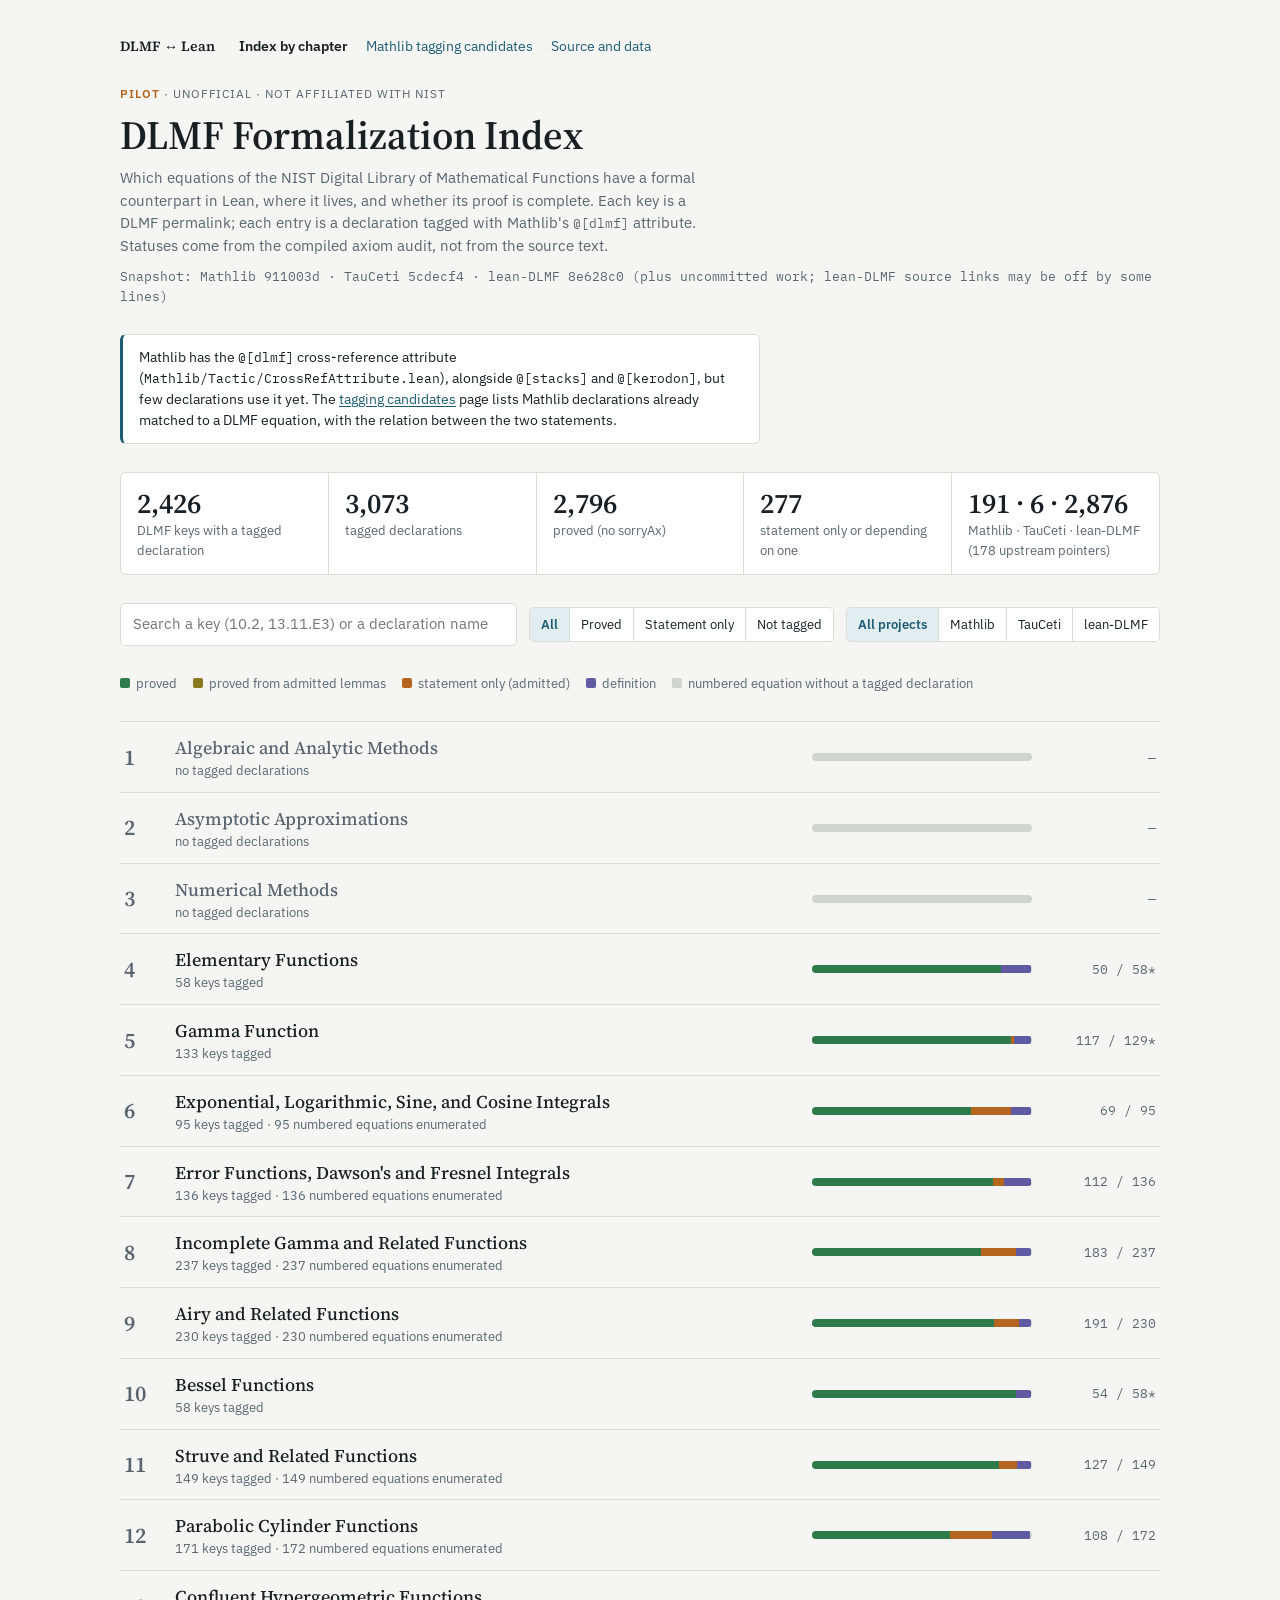
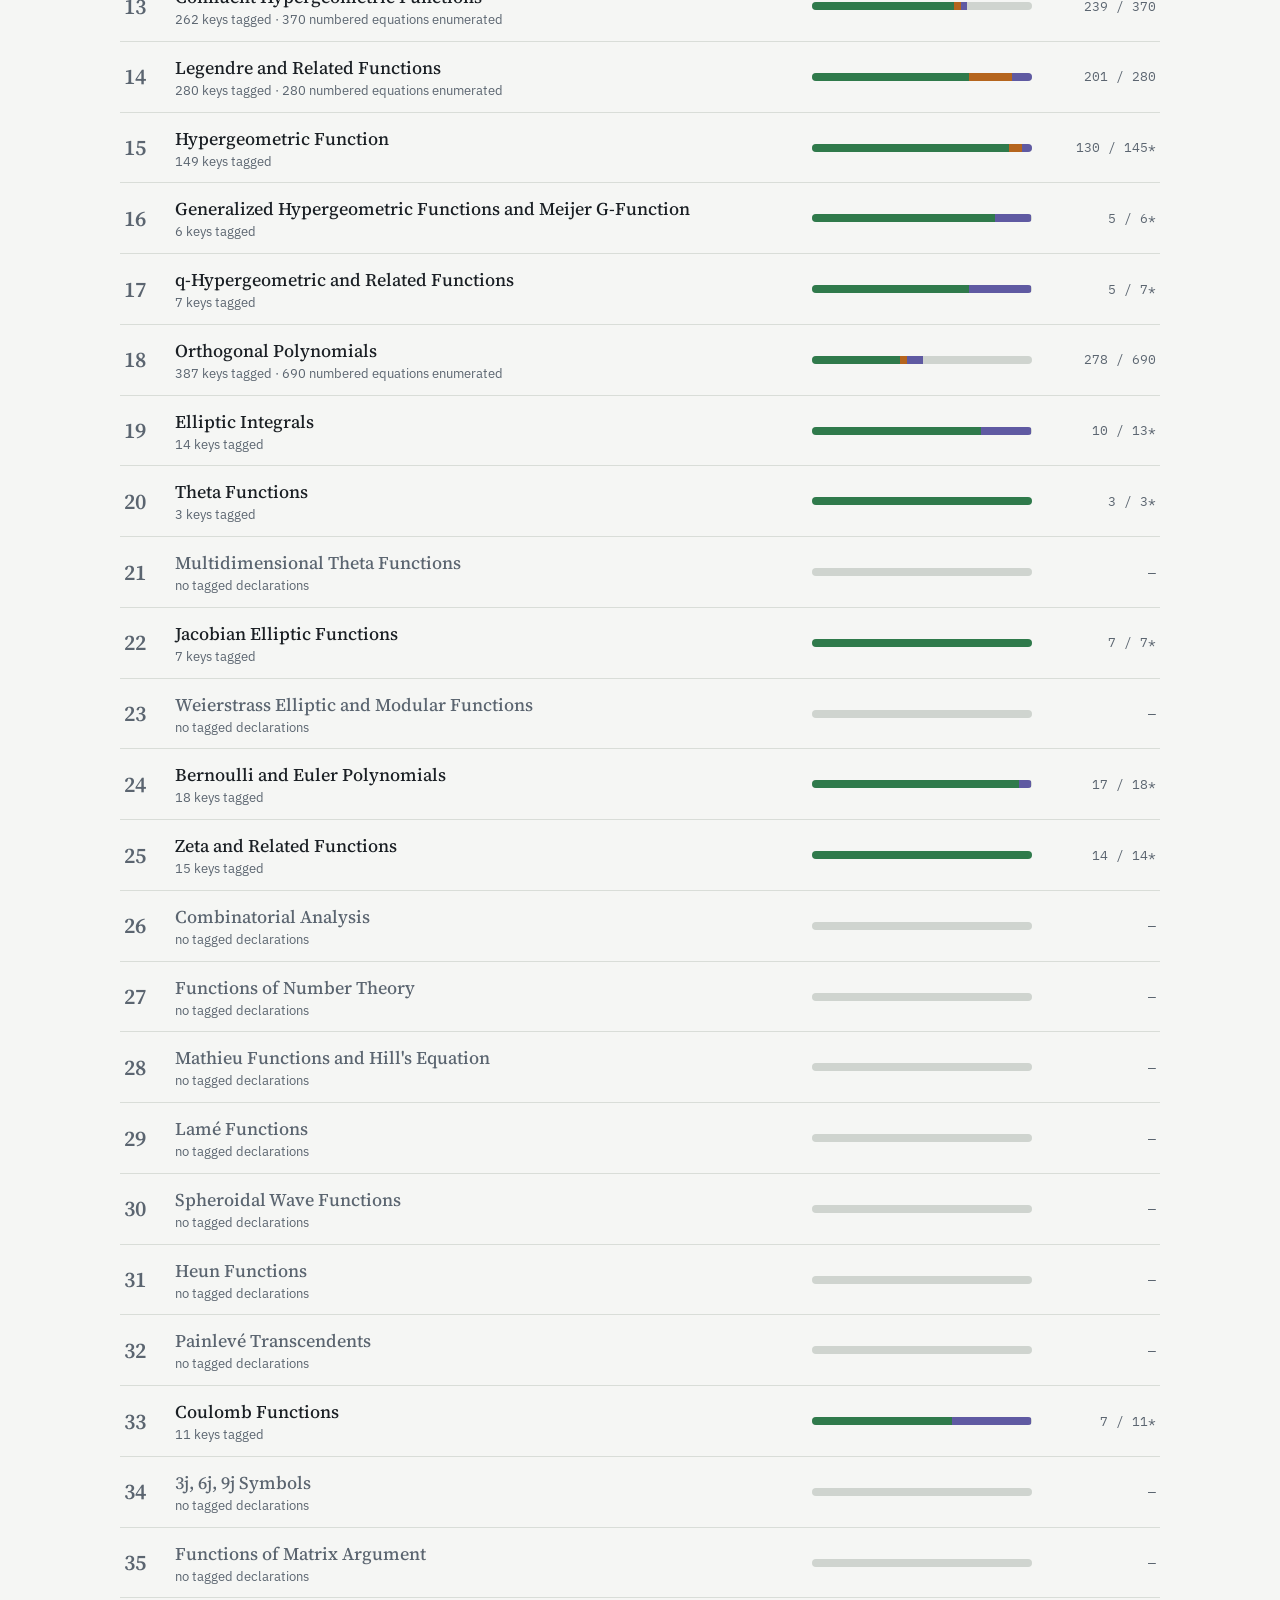
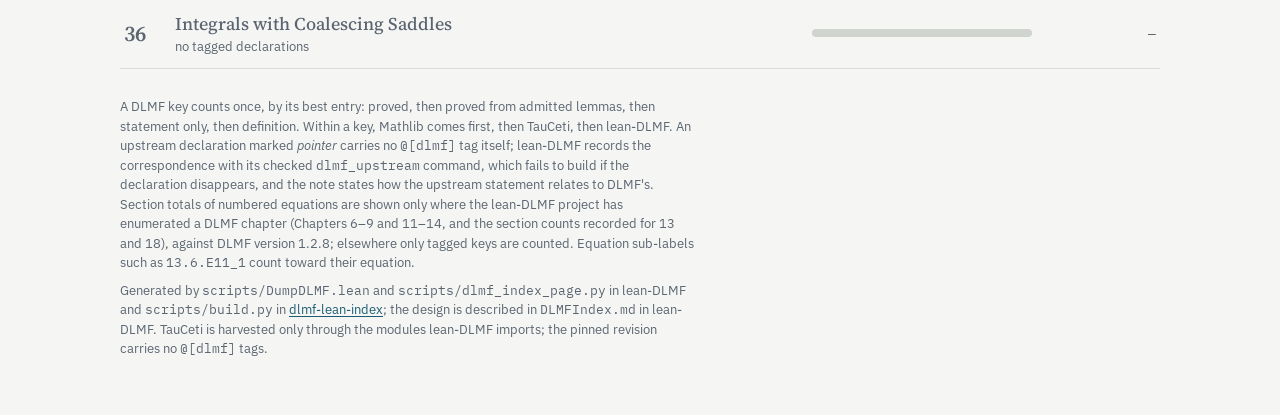
==== docs/index.html @ 2c460aba "Initial commit of dlmf-lean-index" ====
<!doctype html>
<html lang="en">
<head>
<meta charset="utf-8">
<meta name="viewport" content="width=device-width, initial-scale=1">
<title>DLMF Formalization Index</title>
<meta name="description" content="Which equations of the NIST Digital Library of Mathematical Functions have a formal counterpart in Lean (Mathlib, TauCeti, lean-DLMF), and whether the proof is complete.">
<link rel="preconnect" href="https://fonts.googleapis.com">
<link rel="preconnect" href="https://fonts.gstatic.com" crossorigin>
<link rel="stylesheet" href="https://fonts.googleapis.com/css2?family=IBM+Plex+Mono:wght@400;500&family=IBM+Plex+Sans:wght@400;500;600&family=Source+Serif+4:opsz,wght@8..60,500;8..60,600&display=swap">
<link rel="stylesheet" href="assets/site.css">
</head>
<body>

<div class="wrap">
  <nav class="top" aria-label="Site">
    <span class="brand">DLMF ↔ Lean</span>
    <a href="index.html" aria-current="page">Index by chapter</a>
    <a href="mathlib.html">Mathlib tagging candidates</a>
    <a href="https://github.com/bjbraams/dlmf-lean-index">Source and data</a>
  </nav>
  <header>
    <div class="eyebrow"><b>Pilot</b> · unofficial · not affiliated with NIST</div>
    <h1>DLMF Formalization Index</h1>
    <p class="lede">Which equations of the NIST Digital Library of Mathematical Functions have a
      formal counterpart in Lean, where it lives, and whether its proof is complete. Each key is a
      DLMF permalink; each entry is a declaration tagged with Mathlib's <code>@[dlmf]</code>
      attribute. Statuses come from the compiled axiom audit, not from the source text.</p>
    <div class="snap" id="snap"></div>
  </header>

  <div class="callout"><p>Mathlib has the <code>@[dlmf]</code> cross-reference attribute
    (<code>Mathlib/Tactic/CrossRefAttribute.lean</code>), alongside <code>@[stacks]</code> and
    <code>@[kerodon]</code>, but few declarations use it yet. The
    <a href="mathlib.html">tagging candidates</a> page lists Mathlib declarations already matched to a
    DLMF equation, with the relation between the two statements.</p></div>

  <section class="stats" id="stats" aria-label="Summary"></section>

  <div class="controls">
    <label class="search" for="q"><input id="q" type="search" placeholder="Search a key (10.2, 13.11.E3) or a declaration name" autocomplete="off" aria-label="Search"></label>
    <div class="seg" role="group" aria-label="Status filter" id="fstatus">
      <button type="button" data-v="all" aria-pressed="true">All</button>
      <button type="button" data-v="proved" aria-pressed="false">Proved</button>
      <button type="button" data-v="admitted" aria-pressed="false">Statement only</button>
      <button type="button" data-v="gap" aria-pressed="false">Not tagged</button>
    </div>
    <div class="seg" role="group" aria-label="Project filter" id="fproj">
      <button type="button" data-v="all" aria-pressed="true">All projects</button>
      <button type="button" data-v="Mathlib" aria-pressed="false">Mathlib</button>
      <button type="button" data-v="TauCeti" aria-pressed="false">TauCeti</button>
      <button type="button" data-v="lean-DLMF" aria-pressed="false">lean-DLMF</button>
    </div>
  </div>

  <div class="legend" aria-label="Legend">
    <span><i class="sw s-proved"></i>proved</span>
    <span><i class="sw s-pfa"></i>proved from admitted lemmas</span>
    <span><i class="sw s-admitted"></i>statement only (admitted)</span>
    <span><i class="sw s-def"></i>definition</span>
    <span><i class="sw s-gap"></i>numbered equation without a tagged declaration</span>
  </div>

  <main id="list" aria-live="polite"></main>

  <footer>
    <p>A DLMF key counts once, by its best entry: proved, then proved from admitted lemmas, then
      statement only, then definition. Within a key, Mathlib comes first, then TauCeti, then
      lean-DLMF. An upstream declaration marked <em>pointer</em> carries no <code>@[dlmf]</code>
      tag itself; lean-DLMF records the correspondence with its checked <code>dlmf_upstream</code>
      command, which fails to build if the declaration disappears, and the note states how the
      upstream statement relates to DLMF's. Section totals of numbered equations are shown only where
      the lean-DLMF project has enumerated a DLMF chapter (Chapters 6–9 and 11–14, and the section
      counts recorded for 13 and 18), against DLMF version 1.2.8; elsewhere only tagged keys are
      counted. Equation sub-labels such as <code>13.6.E11_1</code> count toward their equation.</p>
    <p>Generated by <code>scripts/DumpDLMF.lean</code> and <code>scripts/dlmf_index_page.py</code>
      in lean-DLMF and <code>scripts/build.py</code> in
      <a href="https://github.com/bjbraams/dlmf-lean-index">dlmf-lean-index</a>; the design is
      described in <code>DLMFIndex.md</code> in lean-DLMF. TauCeti is
      harvested only through the modules lean-DLMF imports; the pinned revision carries no
      <code>@[dlmf]</code> tags.</p>
  </footer>
</div>

<script>
const D = {"meta":{"format":"dlmf-tags/1","repos":{"Mathlib":{"url":"https://github.com/leanprover-community/mathlib4","rev":"911003dd6dea5df215dff57f2717be762e11a6ca","dirty":false},"TauCeti":{"url":"https://github.com/TauCetiProject/TauCeti","rev":"5cdecf40e99d5a5ad0833afff31f5b007d68a149","dirty":false},"lean-DLMF":{"url":"https://github.com/bjbraams/lean-DLMF","rev":"8e628c047ef5c45b396df2d4b3d504790ba2f7df","dirty":true}},"summary":{"proved":2796,"pointers":178,"nonstandard":0,"entries":3073,"admitted":277},"keys":2426,"byProject":{"lean-DLMF":2876,"Mathlib":191,"TauCeti":6},"pointers":178},"projects":["Mathlib","TauCeti","lean-DLMF"],"files":["DLMF/Gamma/Multiplication.lean","Mathlib/Analysis/Complex/Trigonometric.lean","Mathlib/Analysis/SpecialFunctions/Trigonometric/DerivHyp.lean","ToMathlib/NumberTheory/BernoulliTaylor.lean","ToMathlib/Analysis/SpecialFunctions/Trigonometric/PartialFractions.lean","DLMF/Gamma/Basic.lean","DLMF/Airy/Basic.lean","DLMF/Airy/Products.lean","DLMF/Airy/ModulusPhase.lean","DLMF/Airy/Zeros.lean","DLMF/Airy/Relations.lean","DLMF/Airy/Integrals.lean","DLMF/Airy/IntegralRepresentations.lean","DLMF/Airy/Bessel.lean","DLMF/Airy/Equation.lean","DLMF/Airy/Asymptotics.lean","DLMF/Airy/Framework.lean","DLMF/Airy/Generalized.lean","DLMF/Airy/Scorer.lean","DLMF/Airy/GeneralizedContours.lean","DLMF/Airy/ScorerAsymptotics.lean","DLMF/Bailey.lean","DLMF/Bessel/Schlafli.lean","DLMF/Bessel/Modified.lean","DLMF/Bessel/Elementary.lean","DLMF/Bessel/SturmZeros.lean","DLMF/Bessel/SecondKind.lean","DLMF/Bessel/Theorems.lean","DLMF/SphericalHarmonics/BesselAddition.lean","DLMF/Bessel/Basic.lean","DLMF/Bessel/BesselIntegral.lean","DLMF/Bessel/LargeOrder.lean","DLMF/Bessel/WeberSeries.lean","DLMF/Bessel/ProductIntegral.lean","DLMF/Bessel/Generating.lean","DLMF/Bessel/Asymptotics.lean","DLMF/Bessel/KIntegrals.lean","DLMF/Bessel/KIntegralRep.lean","DLMF/Bessel/KMellin.lean","DLMF/Bessel/YIntegralRep.lean","DLMF/Bessel/YSchlafli.lean","DLMF/Bessel/Lommel.lean","DLMF/Bessel/Sonine.lean","DLMF/ExpIntegrals/Expansions.lean","DLMF/ExpIntegrals/Representations.lean","DLMF/ParabolicCylinder/Uniform.lean","DLMF/ParabolicCylinder/WeberUniform.lean","DLMF/ParabolicCylinder/Basic.lean","DLMF/Confluent/ExpIntegral.lean","DLMF/Confluent/ErrorFunctions.lean","DLMF/ErrorFunctions/BoundsAsymptotics.lean","DLMF/ExpIntegrals/Basic.lean","DLMF/ExpIntegrals/ZerosIntegrals.lean","DLMF/IncompleteGamma/BoundsFractions.lean","DLMF/ErrorFunctions/InverseGeneralized.lean","DLMF/IncompleteGamma/ZerosIntegrals.lean","DLMF/ErrorFunctions/Voigt.lean","DLMF/Confluent/Series.lean","DLMF/Confluent/Integrals.lean","DLMF/ExpIntegrals/Continuation.lean","DLMF/Confluent/Coulomb.lean","DLMF/Confluent/CoulombIrregular.lean","DLMF/Confluent/CoulombAsymptotics.lean","DLMF/ErrorFunctions/Basic.lean","DLMF/ErrorFunctions/Relations.lean","DLMF/Confluent/Recurrence.lean","DLMF/Confluent/Basic.lean","DLMF/ErrorFunctions/Series.lean","DLMF/ErrorFunctions/Integrals.lean","DLMF/IncompleteGamma/SpecialValues.lean","DLMF/IncompleteGamma/ExponentialIntegral.lean","DLMF/ErrorFunctions/Zeros.lean","DLMF/ExpIntegrals/Asymptotics.lean","DLMF/IncompleteGamma/ExpIntegralAsymptotics.lean","DLMF/IncompleteGamma/Asymptotics.lean","DLMF/Confluent/FresnelAsymptotics.lean","DLMF/IncompleteGamma/UniformAsymptotics.lean","DLMF/IncompleteGamma/SineCosine.lean","DLMF/Confluent/IncompleteGamma.lean","DLMF/Confluent/ParabolicCylinder.lean","DLMF/Confluent/KummerDecay.lean","DLMF/IncompleteGamma/Basic.lean","DLMF/ErrorFunctions/Repeated.lean","DLMF/ParabolicCylinder/Relations.lean","DLMF/IncompleteGamma/SeriesRecurrences.lean","DLMF/Confluent/BasicProperties.lean","DLMF/Confluent/Whittaker.lean","DLMF/Confluent/ContinuedFractions.lean","DLMF/Confluent/ProductsAddition.lean","DLMF/Confluent/Relations.lean","DLMF/Confluent/Asymptotics.lean","DLMF/Confluent/Zeros.lean","DLMF/Confluent/LargeASharp.lean","DLMF/Confluent/IntegralRepresentations.lean","DLMF/IncompleteGamma/Representations.lean","DLMF/ParabolicCylinder/TurningPoint.lean","DLMF/ParabolicCylinder/Weber.lean","DLMF/ParabolicCylinder/AsymptoticsZeros.lean","DLMF/ParabolicCylinder/BarnesContinuation.lean","DLMF/ParabolicCylinder/Integrals.lean","DLMF/ParabolicCylinder/Hermite.lean","DLMF/ParabolicCylinder/UniformLG2.lean","DLMF/ParabolicCylinder/UniformLG.lean","DLMF/Confluent/AsymptoticConsequences.lean","DLMF/Confluent/Continuation.lean","DLMF/Confluent/ConnectionWronskians.lean","DLMF/Elliptic/Complete.lean","DLMF/Elliptic/SpecialValues.lean","DLMF/Elliptic/ThetaAGM.lean","DLMF/Elliptic/AGM.lean","DLMF/Elliptic/Jacobi.lean","DLMF/Elliptic/ThirdKind.lean","DLMF/Elliptic/JacobiIdentities.lean","DLMF/Elliptic/Theta.lean","DLMF/Gamma/Products.lean","DLMF/Gamma/IntegralRepresentations.lean","DLMF/Gamma/ComplexBinet.lean","DLMF/Gamma/SpecialValues.lean","DLMF/Gamma/Asymptotics.lean","DLMF/Gamma/PolygammaHurwitz.lean","DLMF/Gamma/Inequalities.lean","DLMF/Gamma/BarnesG.lean","DLMF/Gamma/BetaFunction.lean","DLMF/Gamma/SeriesExpansions.lean","DLMF/Gamma/Multidimensional.lean","DLMF/Gamma/ContinuedFractions.lean","DLMF/Gamma/Integrals.lean","DLMF/Gamma/Pochhammer.lean","DLMF/Gamma/Polygamma.lean","DLMF/Gamma/QGamma.lean","DLMF/Hypergeometric/Elementary.lean","DLMF/Hypergeometric/AppellF4.lean","DLMF/Hypergeometric/DiffEq.lean","DLMF/Hypergeometric/Basic.lean","DLMF/Hypergeometric/IntegralRepresentations.lean","DLMF/Hypergeometric/EulerIntegral.lean","DLMF/Hypergeometric/Clausen.lean","DLMF/Hypergeometric/Identities.lean","DLMF/Hypergeometric/AnalyticProperties.lean","DLMF/Hypergeometric/ContinuedFractions.lean","DLMF/Hypergeometric/Contiguous.lean","DLMF/Hypergeometric/Derivatives.lean","DLMF/Hypergeometric/ConnectionFormulas.lean","DLMF/Hypergeometric/FurtherTransformations.lean","DLMF/Hypergeometric/GeneralizedCalculus.lean","DLMF/Hypergeometric/Transformations.lean","DLMF/Hypergeometric/Solutions.lean","DLMF/Hypergeometric/Riemann.lean","DLMF/Hypergeometric/Kummer.lean","DLMF/Hypergeometric/Asymptotics.lean","DLMF/Hypergeometric/LogConnectionsInvGamma.lean","DLMF/Hypergeometric/Saalschutz.lean","DLMF/Hypergeometric/LoopIntegral.lean","DLMF/Legendre/Ferrers.lean","DLMF/Legendre/Basic.lean","DLMF/Hypergeometric/GeneralizedIntegral.lean","DLMF/Hypergeometric/Generalized.lean","DLMF/Legendre/ConicalAsymptotics.lean","DLMF/Legendre/Associated.lean","DLMF/Legendre/UniformCoordinates.lean","DLMF/Legendre/Sums.lean","DLMF/Legendre/Continuation.lean","DLMF/Legendre/IntegralRepresentations.lean","DLMF/Legendre/Series.lean","DLMF/Legendre/SpecialValues.lean","DLMF/Legendre/RelatedFunctions.lean","DLMF/Legendre/IntegerTheory.lean","DLMF/Legendre/Hypergeometric.lean","DLMF/Legendre/Uniform.lean","DLMF/Legendre/AssociatedRecurrences.lean","DLMF/Legendre/Connections.lean","DLMF/Legendre/ParameterLimits.lean","DLMF/Legendre/Conical.lean","DLMF/Legendre/Harmonics.lean","DLMF/Legendre/Integrals.lean","DLMF/Legendre/Primitives.lean","DLMF/Legendre/Singularities.lean","DLMF/Legendre/Zeros.lean","DLMF/Legendre/Recurrences.lean","DLMF/Legendre/SecondKind.lean","DLMF/Legendre/Toroidal.lean","DLMF/OrthogonalPolynomials/GeneralIdentities.lean","DLMF/OrthogonalPolynomials/General.lean","DLMF/OrthogonalPolynomials/UnitCircle.lean","DLMF/OrthogonalPolynomials/HermiteFixedX.lean","DLMF/OrthogonalPolynomials/Classical.lean","DLMF/OrthogonalPolynomials/QFamilies.lean","DLMF/OrthogonalPolynomials/Associated.lean","DLMF/OrthogonalPolynomials/Hahn.lean","DLMF/OrthogonalPolynomials/ContinuedFractions.lean","DLMF/OrthogonalPolynomials/Explicit.lean","DLMF/OrthogonalPolynomials/Differential.lean","DLMF/OrthogonalPolynomials/Series.lean","DLMF/OrthogonalPolynomials/Wilson.lean","DLMF/OrthogonalPolynomials/Multivariate.lean","DLMF/OrthogonalPolynomials/BoundsZeros.lean","DLMF/OrthogonalPolynomials/Integrals.lean","DLMF/OrthogonalPolynomials/Limits.lean","DLMF/OrthogonalPolynomials/ClassicalInstances.lean","DLMF/OrthogonalPolynomials/Topics.lean","DLMF/OrthogonalPolynomials/GegenbauerSeries.lean","DLMF/OrthogonalPolynomials/Legendre.lean","DLMF/Polylog/Dilog.lean","DLMF/QSeries/Pochhammer.lean","DLMF/QSeries/Identities.lean","DLMF/Selberg/Basic.lean","DLMF/IncompleteGamma/BetaAsymptotics.lean","DLMF/Statistical/IncompleteBeta.lean","DLMF/Statistical/IncompleteGamma.lean","DLMF/IncompleteGamma/Beta.lean","DLMF/Statistical/ContinuedFraction.lean","DLMF/Struve/AngerWeber.lean","DLMF/Struve/Asymptotics.lean","DLMF/Struve/Lommel.lean","DLMF/Struve/Basic.lean","DLMF/Struve/Representations.lean","DLMF/Struve/Properties.lean","Mathlib/RingTheory/Polynomial/Chebyshev.lean","Mathlib/Analysis/SpecialFunctions/Trigonometric/Chebyshev/Basic.lean","ToMathlib/NumberTheory/EulerNumbers.lean","DLMF/Gamma/Stirling.lean","DLMF/Gamma/GaussDigamma.lean","DLMF/Gamma/Digamma.lean","DLMF/Hypergeometric/Continuation.lean","Mathlib/Analysis/SpecialFunctions/Gamma/Beta.lean","TauCeti/Analysis/SpecialFunctions/Erf.lean","Mathlib/Analysis/SpecialFunctions/Gaussian/GaussianIntegral.lean","Mathlib/Analysis/SpecialFunctions/Gamma/Basic.lean","TauCeti/Analysis/SpecialFunctions/IncompleteGamma.lean","TauCeti/Analysis/SpecialFunctions/IncompleteBeta.lean","Mathlib/Analysis/SpecialFunctions/Gamma/Digamma.lean","Mathlib/NumberTheory/Harmonic/EulerMascheroni.lean","TauCeti/Analysis/SpecialFunctions/Beta.lean","Mathlib/Analysis/SpecialFunctions/Gamma/BohrMollerup.lean","Mathlib/Analysis/SpecialFunctions/OrdinaryHypergeometric.lean","Mathlib/Analysis/SpecialFunctions/RegularizedHypergeometric.lean","Mathlib/Analysis/SpecialFunctions/Arcosh.lean","Mathlib/Analysis/SpecialFunctions/Bessel.lean","Mathlib/RingTheory/Polynomial/ShiftedLegendre.lean","Mathlib/Analysis/SpecialFunctions/ArithmeticGeometricMean.lean","Mathlib/NumberTheory/ModularForms/JacobiTheta/TwoVariable.lean","Mathlib/Analysis/SpecialFunctions/Trigonometric/Chebyshev/Orthogonality.lean","Mathlib/RingTheory/Polynomial/Hermite/Basic.lean","Mathlib/RingTheory/Polynomial/Hermite/Gaussian.lean","Mathlib/Analysis/SpecialFunctions/Trigonometric/Chebyshev/RootsExtrema.lean","Mathlib/Analysis/SpecialFunctions/Complex/Log.lean","Mathlib/Analysis/Normed/Algebra/Exponential.lean","Mathlib/Analysis/SpecialFunctions/Exponential.lean","Mathlib/Analysis/SpecialFunctions/Trigonometric/Basic.lean","Mathlib/Analysis/Complex/Exponential.lean","Mathlib/Analysis/SpecialFunctions/Pow/Complex.lean","Mathlib/Analysis/SpecialFunctions/Log/Basic.lean","Mathlib/Analysis/SpecialFunctions/Pow/Real.lean","Mathlib/NumberTheory/Bernoulli.lean","Mathlib/NumberTheory/BernoulliPolynomials.lean","Mathlib/NumberTheory/ZetaValues.lean","Mathlib/NumberTheory/LSeries/RiemannZeta.lean","Mathlib/NumberTheory/Harmonic/ZetaAsymp.lean","Mathlib/NumberTheory/EulerProduct/DirichletLSeries.lean","Mathlib/NumberTheory/LSeries/HurwitzZetaValues.lean","Mathlib/NumberTheory/LSeries/HurwitzZeta.lean"],"chapters":[{"n":1,"title":"Algebraic and Analytic Methods","sections":[]},{"n":2,"title":"Asymptotic Approximations","sections":[]},{"n":3,"title":"Numerical Methods","sections":[]},{"n":4,"title":"Elementary Functions","sections":[{"key":"4.2","title":"","count":null,"ids":["4.2.E5","4.2.E19","4.2.E20","4.2.E21","4.2.E22","4.2.E24","4.2.E28"]},{"key":"4.5","title":"","count":null,"ids":["4.5.E1","4.5.E4","4.5.E8"]},{"key":"4.8","title":"","count":null,"ids":["4.8.E2","4.8.E9","4.8.E10","4.8.E13","4.8.E14","4.8.E16"]},{"key":"4.14","title":"","count":null,"ids":["4.14.E1","4.14.E2","4.14.E3","4.14.E4","4.14.E7","4.14.E8","4.14.E9","4.14.E10"]},{"key":"4.19","title":"","count":null,"ids":["4.19.E4","4.19.E5","4.19.E6"]},{"key":"4.21","title":"","count":null,"ids":["4.21.E2","4.21.E3","4.21.E12","4.21.E24","4.21.E25","4.21.E26","4.21.E27","4.21.E28","4.21.E30","4.21.E31","4.21.E34","4.21.E37","4.21.E38"]},{"key":"4.22","title":"","count":null,"ids":["4.22.E3","4.22.E4","4.22.E5"]},{"key":"4.28","title":"","count":null,"ids":["4.28.E1","4.28.E2","4.28.E4"]},{"key":"4.34","title":"","count":null,"ids":["4.34.E1","4.34.E2"]},{"key":"4.35","title":"","count":null,"ids":["4.35.E1","4.35.E2","4.35.E11","4.35.E23","4.35.E24","4.35.E25","4.35.E26","4.35.E27","4.35.E29","4.35.E30"]}]},{"n":5,"title":"Gamma Function","sections":[{"key":"5.2","title":"","count":null,"ids":["5.2.E1","5.2.E2","5.2.E3","5.2.E4","5.2.E5","5.2.E6","5.2.E7","5.2.i"]},{"key":"5.4","title":"","count":null,"ids":["5.4.E1","5.4.E2","5.4.E3","5.4.E4","5.4.E5","5.4.E6","5.4.E11","5.4.E12","5.4.E13","5.4.E14","5.4.E15","5.4.E16","5.4.E17","5.4.E18","5.4.E19"]},{"key":"5.5","title":"","count":null,"ids":["5.5.E1","5.5.E2","5.5.E3","5.5.E4","5.5.E5","5.5.E6","5.5.E7","5.5.E8","5.5.E9","5.5.iv"]},{"key":"5.6","title":"","count":null,"ids":["5.6.E1","5.6.E2","5.6.E3","5.6.E4","5.6.E5","5.6.E6","5.6.E7","5.6.E8","5.6.E9"]},{"key":"5.7","title":"","count":null,"ids":["5.7.E1","5.7.E2","5.7.E3","5.7.E4","5.7.E5","5.7.E6","5.7.E7","5.7.E8"]},{"key":"5.8","title":"","count":null,"ids":["5.8.E1","5.8.E2","5.8.E3","5.8.E5"]},{"key":"5.9","title":"","count":null,"ids":["5.9.E1","5.9.E2_5","5.9.E3","5.9.E4","5.9.E5","5.9.E6","5.9.E7","5.9.E8","5.9.E9","5.9.E10","5.9.E10_1","5.9.E10_2","5.9.E12","5.9.E13","5.9.E14","5.9.E15","5.9.E16","5.9.E18","5.9.E19","5.9.E20"]},{"key":"5.10","title":"","count":null,"ids":["5.10.E1"]},{"key":"5.11","title":"","count":null,"ids":["5.11.E1","5.11.E2","5.11.E3","5.11.E4","5.11.E7","5.11.E9","5.11.E12","5.11.E13","5.11.E15","5.11.E19"]},{"key":"5.12","title":"","count":null,"ids":["5.12.E1","5.12.E2","5.12.E3","5.12.E4","5.12.E5","5.12.E6","5.12.E7","5.12.E8"]},{"key":"5.13","title":"","count":null,"ids":["5.13.E1","5.13.E2","5.13.E3","5.13.E4","5.13.E5"]},{"key":"5.14","title":"","count":null,"ids":["5.14.E1","5.14.E2","5.14.E3","5.14.E4","5.14.E5","5.14.E6","5.14.E7"]},{"key":"5.15","title":"","count":null,"ids":["5.15.E1","5.15.E2","5.15.E3","5.15.E4","5.15.E5","5.15.E6","5.15.E7","5.15.E8","5.15.E9"]},{"key":"5.16","title":"","count":null,"ids":["5.16.E1","5.16.E2"]},{"key":"5.17","title":"","count":null,"ids":["5.17.E1","5.17.E2","5.17.E3","5.17.E4","5.17.E5","5.17.E6","5.17.E7"]},{"key":"5.18","title":"","count":null,"ids":["5.18.E2","5.18.E4","5.18.E5","5.18.E6","5.18.E7","5.18.E8","5.18.E9","5.18.E10","5.18.E11","5.18.E12"]}]},{"n":6,"title":"Exponential, Logarithmic, Sine, and Cosine Integrals","sections":[{"key":"6.2","title":"","count":21,"ids":["6.2.E1","6.2.E2","6.2.E3","6.2.E4","6.2.E5","6.2.E6","6.2.E7","6.2.E8","6.2.E9","6.2.E10","6.2.E11","6.2.E12","6.2.E13","6.2.E14","6.2.E15","6.2.E16","6.2.E17","6.2.E18","6.2.E19","6.2.E20","6.2.E21"]},{"key":"6.4","title":"","count":7,"ids":["6.4.E1","6.4.E2","6.4.E3","6.4.E4","6.4.E5","6.4.E6","6.4.E7"]},{"key":"6.5","title":"","count":7,"ids":["6.5.E1","6.5.E2","6.5.E3","6.5.E4","6.5.E5","6.5.E6","6.5.E7"]},{"key":"6.6","title":"","count":6,"ids":["6.6.E1","6.6.E2","6.6.E3","6.6.E4","6.6.E5","6.6.E6"]},{"key":"6.7","title":"","count":16,"ids":["6.7.E1","6.7.E2","6.7.E3","6.7.E4","6.7.E5","6.7.E6","6.7.E7","6.7.E8","6.7.E9","6.7.E10","6.7.E11","6.7.E12","6.7.E13","6.7.E14","6.7.E15","6.7.E16"]},{"key":"6.8","title":"","count":3,"ids":["6.8.E1","6.8.E2","6.8.E3"]},{"key":"6.9","title":"","count":1,"ids":["6.9.E1"]},{"key":"6.10","title":"","count":8,"ids":["6.10.E1","6.10.E2","6.10.E3","6.10.E4","6.10.E5","6.10.E6","6.10.E7","6.10.E8"]},{"key":"6.11","title":"","count":3,"ids":["6.11.E1","6.11.E2","6.11.E3"]},{"key":"6.12","title":"","count":8,"ids":["6.12.E1","6.12.E2","6.12.E3","6.12.E4","6.12.E5","6.12.E6","6.12.E7","6.12.E8"]},{"key":"6.13","title":"","count":2,"ids":["6.13.E1","6.13.E2"]},{"key":"6.14","title":"","count":7,"ids":["6.14.E1","6.14.E2","6.14.E3","6.14.E4","6.14.E5","6.14.E6","6.14.E7"]},{"key":"6.15","title":"","count":4,"ids":["6.15.E1","6.15.E2","6.15.E3","6.15.E4"]},{"key":"6.18","title":"","count":2,"ids":["6.18.E1","6.18.E2"]}]},{"n":7,"title":"Error Functions, Dawson's and Fresnel Integrals","sections":[{"key":"7.2","title":"","count":12,"ids":["7.2.E1","7.2.E2","7.2.E3","7.2.E4","7.2.E5","7.2.E6","7.2.E7","7.2.E8","7.2.E9","7.2.E10","7.2.E11","7.2.E12"]},{"key":"7.4","title":"","count":8,"ids":["7.4.E1","7.4.E2","7.4.E3","7.4.E4","7.4.E5","7.4.E6","7.4.E7","7.4.E8"]},{"key":"7.5","title":"","count":13,"ids":["7.5.E1","7.5.E2","7.5.E3","7.5.E4","7.5.E5","7.5.E6","7.5.E7","7.5.E8","7.5.E9","7.5.E10","7.5.E11","7.5.E12","7.5.E13"]},{"key":"7.6","title":"","count":11,"ids":["7.6.E1","7.6.E2","7.6.E3","7.6.E4","7.6.E5","7.6.E6","7.6.E7","7.6.E8","7.6.E9","7.6.E10","7.6.E11"]},{"key":"7.7","title":"","count":16,"ids":["7.7.E1","7.7.E2","7.7.E3","7.7.E4","7.7.E5","7.7.E6","7.7.E7","7.7.E8","7.7.E9","7.7.E10","7.7.E11","7.7.E12","7.7.E13","7.7.E14","7.7.E15","7.7.E16"]},{"key":"7.8","title":"","count":8,"ids":["7.8.E1","7.8.E2","7.8.E3","7.8.E4","7.8.E5","7.8.E6","7.8.E7","7.8.E8"]},{"key":"7.9","title":"","count":3,"ids":["7.9.E1","7.9.E2","7.9.E3"]},{"key":"7.10","title":"","count":4,"ids":["7.10.E1","7.10.E2","7.10.E3","7.10.E4"]},{"key":"7.11","title":"","count":8,"ids":["7.11.E1","7.11.E2","7.11.E3","7.11.E4","7.11.E5","7.11.E6","7.11.E7","7.11.E8"]},{"key":"7.12","title":"","count":7,"ids":["7.12.E1","7.12.E2","7.12.E3","7.12.E4","7.12.E5","7.12.E6","7.12.E7"]},{"key":"7.13","title":"","count":7,"ids":["7.13.E1","7.13.E2","7.13.E3","7.13.E4","7.13.E5","7.13.E6","7.13.E7"]},{"key":"7.14","title":"","count":8,"ids":["7.14.E1","7.14.E2","7.14.E3","7.14.E4","7.14.E5","7.14.E6","7.14.E7","7.14.E8"]},{"key":"7.17","title":"","count":6,"ids":["7.17.E1","7.17.E2","7.17.E3","7.17.E4","7.17.E5","7.17.E6"]},{"key":"7.18","title":"","count":14,"ids":["7.18.E1","7.18.E2","7.18.E3","7.18.E4","7.18.E5","7.18.E6","7.18.E7","7.18.E8","7.18.E9","7.18.E10","7.18.E11","7.18.E12","7.18.E13","7.18.E14"]},{"key":"7.19","title":"","count":11,"ids":["7.19.E1","7.19.E2","7.19.E3","7.19.E4","7.19.E5","7.19.E6","7.19.E7","7.19.E8","7.19.E9","7.19.E10","7.19.E11"]}]},{"n":8,"title":"Incomplete Gamma and Related Functions","sections":[{"key":"8.2","title":"","count":14,"ids":["8.2.E1","8.2.E2","8.2.E3","8.2.E4","8.2.E5","8.2.E6","8.2.E7","8.2.E8","8.2.E9","8.2.E10","8.2.E11","8.2.E12","8.2.E13","8.2.E14"]},{"key":"8.4","title":"","count":15,"ids":["8.4.E1","8.4.E2","8.4.E3","8.4.E4","8.4.E5","8.4.E6","8.4.E7","8.4.E8","8.4.E9","8.4.E10","8.4.E11","8.4.E12","8.4.E13","8.4.E14","8.4.E15"]},{"key":"8.5","title":"","count":5,"ids":["8.5.E1","8.5.E2","8.5.E3","8.5.E4","8.5.E5"]},{"key":"8.6","title":"","count":12,"ids":["8.6.E1","8.6.E2","8.6.E3","8.6.E4","8.6.E5","8.6.E6","8.6.E7","8.6.E8","8.6.E9","8.6.E10","8.6.E11","8.6.E12"]},{"key":"8.7","title":"","count":6,"ids":["8.7.E1","8.7.E2","8.7.E3","8.7.E4","8.7.E5","8.7.E6"]},{"key":"8.8","title":"","count":19,"ids":["8.8.E1","8.8.E2","8.8.E3","8.8.E4","8.8.E5","8.8.E6","8.8.E7","8.8.E8","8.8.E9","8.8.E10","8.8.E11","8.8.E12","8.8.E13","8.8.E14","8.8.E15","8.8.E16","8.8.E17","8.8.E18","8.8.E19"]},{"key":"8.9","title":"","count":2,"ids":["8.9.E1","8.9.E2"]},{"key":"8.10","title":"","count":13,"ids":["8.10.E1","8.10.E2","8.10.E3","8.10.E4","8.10.E5","8.10.E6","8.10.E7","8.10.E8","8.10.E9","8.10.E10","8.10.E11","8.10.E12","8.10.E13"]},{"key":"8.11","title":"","count":19,"ids":["8.11.E1","8.11.E2","8.11.E3","8.11.E4","8.11.E5","8.11.E6","8.11.E7","8.11.E8","8.11.E9","8.11.E10","8.11.E11","8.11.E12","8.11.E13","8.11.E14","8.11.E15","8.11.E16","8.11.E17","8.11.E18","8.11.E19"]},{"key":"8.12","title":"","count":22,"ids":["8.12.E1","8.12.E2","8.12.E3","8.12.E4","8.12.E5","8.12.E6","8.12.E7","8.12.E8","8.12.E9","8.12.E10","8.12.E11","8.12.E12","8.12.E13","8.12.E14","8.12.E15","8.12.E16","8.12.E17","8.12.E18","8.12.E19","8.12.E20","8.12.E21","8.12.E22"]},{"key":"8.13","title":"","count":1,"ids":["8.13.E1"]},{"key":"8.14","title":"","count":6,"ids":["8.14.E1","8.14.E2","8.14.E3","8.14.E4","8.14.E5","8.14.E6"]},{"key":"8.15","title":"","count":2,"ids":["8.15.E1","8.15.E2"]},{"key":"8.17","title":"","count":24,"ids":["8.17.E1","8.17.E2","8.17.E3","8.17.E4","8.17.E5","8.17.E6","8.17.E7","8.17.E8","8.17.E9","8.17.E10","8.17.E11","8.17.E12","8.17.E13","8.17.E14","8.17.E15","8.17.E16","8.17.E17","8.17.E18","8.17.E19","8.17.E20","8.17.E21","8.17.E22","8.17.E23","8.17.E24"]},{"key":"8.18","title":"","count":17,"ids":["8.18.E1","8.18.E2","8.18.E3","8.18.E4","8.18.E5","8.18.E6","8.18.E7","8.18.E8","8.18.E9","8.18.E10","8.18.E11","8.18.E12","8.18.E14","8.18.E15","8.18.E16","8.18.E17","8.18.E18"]},{"key":"8.19","title":"","count":27,"ids":["8.19.E1","8.19.E2","8.19.E3","8.19.E4","8.19.E5","8.19.E6","8.19.E7","8.19.E8","8.19.E9","8.19.E10","8.19.E11","8.19.E12","8.19.E13","8.19.E14","8.19.E15","8.19.E16","8.19.E17","8.19.E18","8.19.E19","8.19.E20","8.19.E21","8.19.E22","8.19.E23","8.19.E24","8.19.E25","8.19.E26","8.19.E27"]},{"key":"8.20","title":"","count":6,"ids":["8.20.E1","8.20.E2","8.20.E3","8.20.E4","8.20.E5","8.20.E6"]},{"key":"8.21","title":"","count":27,"ids":["8.21.E1","8.21.E2","8.21.E3","8.21.E4","8.21.E5","8.21.E6","8.21.E7","8.21.E8","8.21.E9","8.21.E10","8.21.E11","8.21.E12","8.21.E13","8.21.E14","8.21.E15","8.21.E16","8.21.E17","8.21.E18","8.21.E19","8.21.E20","8.21.E21","8.21.E22","8.21.E23","8.21.E24","8.21.E25","8.21.E26","8.21.E27"]}]},{"n":9,"title":"Airy and Related Functions","sections":[{"key":"9.2","title":"Differential equation and connection formulas","count":16,"ids":["9.2.E1","9.2.E2","9.2.E3","9.2.E4","9.2.E5","9.2.E6","9.2.E7","9.2.E8","9.2.E9","9.2.E10","9.2.E11","9.2.E12","9.2.E13","9.2.E14","9.2.E15","9.2.E16"]},{"key":"9.4","title":"Maclaurin series","count":4,"ids":["9.4.E1","9.4.E2","9.4.E3","9.4.E4"]},{"key":"9.5","title":"Integral representations","count":8,"ids":["9.5.E1","9.5.E2","9.5.E3","9.5.E4","9.5.E5","9.5.E6","9.5.E7","9.5.E8"]},{"key":"9.6","title":"Relations to other functions","count":26,"ids":["9.6.E1","9.6.E2","9.6.E3","9.6.E4","9.6.E5","9.6.E6","9.6.E7","9.6.E8","9.6.E9","9.6.E10","9.6.E11","9.6.E12","9.6.E13","9.6.E14","9.6.E15","9.6.E16","9.6.E17","9.6.E18","9.6.E19","9.6.E20","9.6.E21","9.6.E22","9.6.E23","9.6.E24","9.6.E25","9.6.E26"]},{"key":"9.7","title":"Asymptotic expansions and error bounds","count":23,"ids":["9.7.E1","9.7.E2","9.7.E3","9.7.E4","9.7.E5","9.7.E6","9.7.E7","9.7.E8","9.7.E9","9.7.E10","9.7.E11","9.7.E12","9.7.E13","9.7.E14","9.7.E15","9.7.E16","9.7.E17","9.7.E18","9.7.E19","9.7.E20","9.7.E21","9.7.E22","9.7.E23"]},{"key":"9.8","title":"Modulus and phase","count":23,"ids":["9.8.E1","9.8.E2","9.8.E3","9.8.E4","9.8.E5","9.8.E6","9.8.E7","9.8.E8","9.8.E9","9.8.E10","9.8.E11","9.8.E12","9.8.E13","9.8.E14","9.8.E15","9.8.E16","9.8.E17","9.8.E18","9.8.E19","9.8.E20","9.8.E21","9.8.E22","9.8.E23"]},{"key":"9.9","title":"Zeros","count":21,"ids":["9.9.E1","9.9.E2","9.9.E3","9.9.E4","9.9.E5","9.9.E6","9.9.E7","9.9.E8","9.9.E9","9.9.E10","9.9.E11","9.9.E12","9.9.E13","9.9.E14","9.9.E15","9.9.E16","9.9.E17","9.9.E18","9.9.E19","9.9.E20","9.9.E21"]},{"key":"9.10","title":"Integrals","count":22,"ids":["9.10.E1","9.10.E2","9.10.E3","9.10.E4","9.10.E5","9.10.E6","9.10.E7","9.10.E8","9.10.E9","9.10.E10","9.10.E11","9.10.E12","9.10.E13","9.10.E14","9.10.E15","9.10.E16","9.10.E17","9.10.E18","9.10.E19","9.10.E20","9.10.E21","9.10.E22"]},{"key":"9.11","title":"Products","count":19,"ids":["9.11.E1","9.11.E2","9.11.E3","9.11.E4","9.11.E5","9.11.E6","9.11.E7","9.11.E8","9.11.E9","9.11.E10","9.11.E11","9.11.E12","9.11.E13","9.11.E14","9.11.E15","9.11.E16","9.11.E17","9.11.E18","9.11.E19"]},{"key":"9.12","title":"Scorer functions","count":31,"ids":["9.12.E1","9.12.E2","9.12.E3","9.12.E4","9.12.E5","9.12.E6","9.12.E7","9.12.E8","9.12.E9","9.12.E10","9.12.E11","9.12.E12","9.12.E13","9.12.E14","9.12.E15","9.12.E16","9.12.E17","9.12.E18","9.12.E19","9.12.E20","9.12.E21","9.12.E22","9.12.E23","9.12.E24","9.12.E25","9.12.E26","9.12.E27","9.12.E28","9.12.E29","9.12.E30","9.12.E31"]},{"key":"9.13","title":"Generalized Airy functions","count":37,"ids":["9.13.E1","9.13.E2","9.13.E3","9.13.E4","9.13.E5","9.13.E6","9.13.E7","9.13.E8","9.13.E9","9.13.E10","9.13.E11","9.13.E12","9.13.E13","9.13.E14","9.13.E15","9.13.E16","9.13.E17","9.13.E18","9.13.E19","9.13.E20","9.13.E21","9.13.E22","9.13.E23","9.13.E24","9.13.E25","9.13.E26","9.13.E27","9.13.E28","9.13.E29","9.13.E30","9.13.E31","9.13.E32","9.13.E33","9.13.E34","9.13.E35","9.13.E36","9.13.E37"]}]},{"n":10,"title":"Bessel Functions","sections":[{"key":"10.2","title":"","count":null,"ids":["10.2.E1","10.2.E2","10.2.E3","10.2.E4","10.2.E5"]},{"key":"10.4","title":"","count":null,"ids":["10.4.E1","10.4.E3","10.4.E6"]},{"key":"10.5","title":"","count":null,"ids":["10.5.E1","10.5.E2","10.5.E5"]},{"key":"10.6","title":"","count":null,"ids":["10.6.E1","10.6.E6"]},{"key":"10.7","title":"","count":null,"ids":["10.7.E8"]},{"key":"10.8","title":"","count":null,"ids":["10.8.E1","10.8.E2","10.8.E3"]},{"key":"10.9","title":"","count":null,"ids":["10.9.E1","10.9.E2","10.9.E4","10.9.E5","10.9.E6","10.9.E7","10.9.E26"]},{"key":"10.11","title":"","count":null,"ids":["10.11.E1"]},{"key":"10.12","title":"","count":null,"ids":["10.12.E1","10.12.E2","10.12.E3"]},{"key":"10.14","title":"","count":null,"ids":["10.14.E1"]},{"key":"10.16","title":"","count":null,"ids":["10.16.E1","10.16.E5"]},{"key":"10.17","title":"","count":null,"ids":["10.17.E5"]},{"key":"10.19","title":"","count":null,"ids":["10.19.E1"]},{"key":"10.22","title":"","count":null,"ids":["10.22.E5","10.22.E37","10.22.E51"]},{"key":"10.23","title":"","count":null,"ids":["10.23.E3","10.23.E8"]},{"key":"10.25","title":"","count":null,"ids":["10.25.E1","10.25.E2"]},{"key":"10.27","title":"","count":null,"ids":["10.27.E1","10.27.E3","10.27.E4","10.27.E6","10.27.E8"]},{"key":"10.28","title":"","count":null,"ids":["10.28.E1","10.28.E2"]},{"key":"10.29","title":"","count":null,"ids":["10.29.E1","10.29.E2"]},{"key":"10.32","title":"","count":null,"ids":["10.32.E2","10.32.E8","10.32.E9","10.32.E10"]},{"key":"10.35","title":"","count":null,"ids":["10.35.E1","10.35.E3"]},{"key":"10.40","title":"","count":null,"ids":["10.40.E1","10.40.E2"]},{"key":"10.43","title":"","count":null,"ids":["10.43.E19"]}]},{"n":11,"title":"Struve and Related Functions","sections":[{"key":"11.2","title":"Definitions","count":17,"ids":["11.2.E1","11.2.E2","11.2.E3","11.2.E4","11.2.E5","11.2.E6","11.2.E7","11.2.E8","11.2.E9","11.2.E10","11.2.E11","11.2.E12","11.2.E13","11.2.E14","11.2.E15","11.2.E16","11.2.E17"]},{"key":"11.4","title":"Basic Properties","count":33,"ids":["11.4.E1","11.4.E2","11.4.E3","11.4.E4","11.4.E5","11.4.E6","11.4.E7","11.4.E8","11.4.E9","11.4.E10","11.4.E11","11.4.E12","11.4.E13","11.4.E14","11.4.E15","11.4.E16","11.4.E17","11.4.E18","11.4.E19","11.4.E20","11.4.E21","11.4.E22","11.4.E23","11.4.E24","11.4.E25","11.4.E26","11.4.E27","11.4.E28","11.4.E29","11.4.E30","11.4.E31","11.4.E32","11.4.E33"]},{"key":"11.5","title":"Integral Representations","count":9,"ids":["11.5.E1","11.5.E2","11.5.E3","11.5.E4","11.5.E5","11.5.E6","11.5.E7","11.5.E8","11.5.E9"]},{"key":"11.6","title":"Asymptotic Expansions","count":9,"ids":["11.6.E1","11.6.E2","11.6.E3","11.6.E4","11.6.E5","11.6.E6","11.6.E7","11.6.E8","11.6.E9"]},{"key":"11.7","title":"Integrals and Sums","count":16,"ids":["11.7.E1","11.7.E2","11.7.E3","11.7.E4","11.7.E5","11.7.E6","11.7.E7","11.7.E8","11.7.E9","11.7.E10","11.7.E11","11.7.E12","11.7.E13","11.7.E14","11.7.E15","11.7.E16"]},{"key":"11.9","title":"Lommel Functions","count":9,"ids":["11.9.E1","11.9.E2","11.9.E3","11.9.E4","11.9.E5","11.9.E6","11.9.E7","11.9.E8","11.9.E9"]},{"key":"11.10","title":"Anger–Weber Functions","count":37,"ids":["11.10.E1","11.10.E2","11.10.E3","11.10.E4","11.10.E5","11.10.E6","11.10.E7","11.10.E8","11.10.E9","11.10.E10","11.10.E11","11.10.E12","11.10.E13","11.10.E14","11.10.E15","11.10.E16","11.10.E17","11.10.E18","11.10.E19","11.10.E20","11.10.E21","11.10.E22","11.10.E23","11.10.E24","11.10.E25","11.10.E26","11.10.E27","11.10.E28","11.10.E29","11.10.E30","11.10.E31","11.10.E32","11.10.E33","11.10.E34","11.10.E35","11.10.E36","11.10.E37"]},{"key":"11.11","title":"Asymptotic Expansions of Anger–Weber Functions","count":19,"ids":["11.11.E1","11.11.E2","11.11.E3","11.11.E4","11.11.E5","11.11.E6","11.11.E7","11.11.E8","11.11.E9","11.11.E10","11.11.E11","11.11.E12","11.11.E13","11.11.E14","11.11.E15","11.11.E16","11.11.E17","11.11.E18","11.11.E19"]}]},{"n":12,"title":"Parabolic Cylinder Functions","sections":[{"key":"12.2","title":"Differential Equations","count":23,"ids":["12.2.E1","12.2.E2","12.2.E3","12.2.E4","12.2.E5","12.2.E6","12.2.E7","12.2.E8","12.2.E9","12.2.E10","12.2.E11","12.2.E12","12.2.E13","12.2.E14","12.2.E15","12.2.E16","12.2.E17","12.2.E18","12.2.E19","12.2.E20","12.2.E21","12.2.E22","12.2.E23"]},{"key":"12.4","title":"Power-Series Expansions","count":6,"ids":["12.4.E1","12.4.E2","12.4.E3","12.4.E4","12.4.E5","12.4.E6"]},{"key":"12.5","title":"Integral Representations","count":9,"ids":["12.5.E1","12.5.E2","12.5.E3","12.5.E4","12.5.E5","12.5.E6","12.5.E7","12.5.E8","12.5.E9"]},{"key":"12.7","title":"Relations to Other Functions","count":14,"ids":["12.7.E1","12.7.E2","12.7.E3","12.7.E4","12.7.E5","12.7.E6","12.7.E7","12.7.E8","12.7.E9","12.7.E10","12.7.E11","12.7.E12","12.7.E13","12.7.E14"]},{"key":"12.8","title":"Recurrence Relations and Derivatives","count":12,"ids":["12.8.E1","12.8.E2","12.8.E3","12.8.E4","12.8.E5","12.8.E6","12.8.E7","12.8.E8","12.8.E9","12.8.E10","12.8.E11","12.8.E12"]},{"key":"12.9","title":"Asymptotic Expansions for Large Variable","count":4,"ids":["12.9.E1","12.9.E2","12.9.E3","12.9.E4"]},{"key":"12.10","title":"Uniform Asymptotic Expansions for Large Parameter","count":46,"ids":["12.10.E1","12.10.E2","12.10.E3","12.10.E4","12.10.E5","12.10.E6","12.10.E7","12.10.E8","12.10.E9","12.10.E10","12.10.E11","12.10.E12","12.10.E13","12.10.E14","12.10.E15","12.10.E16","12.10.E17","12.10.E18","12.10.E19","12.10.E20","12.10.E21","12.10.E22","12.10.E23","12.10.E24","12.10.E25","12.10.E26","12.10.E27","12.10.E28","12.10.E29","12.10.E30","12.10.E31","12.10.E32","12.10.E33","12.10.E34","12.10.E35","12.10.E36","12.10.E37","12.10.E38","12.10.E39","12.10.E40","12.10.E41","12.10.E42","12.10.E43","12.10.E44","12.10.E45","12.10.E46"]},{"key":"12.11","title":"Zeros","count":9,"ids":["12.11.E1","12.11.E2","12.11.E3","12.11.E4","12.11.E5","12.11.E6","12.11.E7","12.11.E8","12.11.E9"]},{"key":"12.12","title":"Integrals","count":4,"ids":["12.12.E1","12.12.E2","12.12.E3","12.12.E4"]},{"key":"12.13","title":"Sums","count":6,"ids":["12.13.E1","12.13.E2","12.13.E3","12.13.E4","12.13.E5","12.13.E6"]},{"key":"12.14","title":"The Function 𝑊","count":38,"ids":["12.14.E1","12.14.E2","12.14.E3","12.14.E4","12.14.E5","12.14.E6","12.14.E7","12.14.E8","12.14.E9","12.14.E10","12.14.E11","12.14.E12","12.14.E13","12.14.E14","12.14.E15","12.14.E16","12.14.E17","12.14.E18","12.14.E19","12.14.E20","12.14.E21","12.14.E22","12.14.E23","12.14.E24","12.14.E25","12.14.E26","12.14.E27","12.14.E28","12.14.E29","12.14.E30","12.14.E31","12.14.E32","12.14.E33","12.14.E34","12.14.E35","12.14.E36","12.14.E37","12.14.E38"]},{"key":"12.15","title":"Generalized Parabolic Cylinder Functions","count":1,"ids":["12.15.E1"]}]},{"n":13,"title":"Confluent Hypergeometric Functions","sections":[{"key":"13.2","title":"","count":44,"ids":["13.2.E1","13.2.E2","13.2.E3","13.2.E4","13.2.E5","13.2.E6","13.2.E7","13.2.E8","13.2.E9","13.2.E10","13.2.E11","13.2.E12","13.2.E13","13.2.E14","13.2.E15","13.2.E16","13.2.E17","13.2.E18","13.2.E19","13.2.E20","13.2.E21","13.2.E22","13.2.E23","13.2.E24","13.2.E25","13.2.E26","13.2.E33","13.2.E34","13.2.E35","13.2.E36","13.2.E37","13.2.E38","13.2.E39","13.2.E40","13.2.E41","13.2.E42","13.2.E43","13.2.E44"]},{"key":"13.3","title":"","count":29,"ids":["13.3.E1","13.3.E2","13.3.E3","13.3.E4","13.3.E5","13.3.E6","13.3.E7","13.3.E8","13.3.E9","13.3.E10","13.3.E11","13.3.E12","13.3.E13","13.3.E14","13.3.E15","13.3.E16","13.3.E17","13.3.E18","13.3.E19","13.3.E20","13.3.E21","13.3.E22","13.3.E23","13.3.E24","13.3.E25","13.3.E26","13.3.E27","13.3.E28","13.3.E29"]},{"key":"13.4","title":"","count":18,"ids":["13.4.E1","13.4.E2","13.4.E3","13.4.E4","13.4.E5","13.4.E6","13.4.E7","13.4.E8","13.4.E16","13.4.E17","13.4.E18"]},{"key":"13.5","title":"","count":4,"ids":["13.5.E1","13.5.E2","13.5.E3","13.5.E4"]},{"key":"13.6","title":"","count":23,"ids":["13.6.E1","13.6.E2","13.6.E3","13.6.E4","13.6.E5","13.6.E6","13.6.E7","13.6.E8","13.6.E9","13.6.E10","13.6.E11_1","13.6.E11_2","13.6.E16","13.6.E17","13.6.E18","13.6.E19","13.6.E20","13.6.E21"]},{"key":"13.7","title":"","count":13,"ids":["13.7.E1","13.7.E2","13.7.E3","13.7.E4"]},{"key":"13.8","title":"","count":18,"ids":["13.8.E1","13.8.E2","13.8.E3","13.8.E6","13.8.E7","13.8.E9","13.8.E10","13.8.E17","13.8.E18"]},{"key":"13.9","title":"","count":16,"ids":["13.9.E1","13.9.E2","13.9.E3","13.9.E4","13.9.E5","13.9.E6","13.9.E7","13.9.E9","13.9.E10","13.9.E11","13.9.E12","13.9.E13","13.9.E14","13.9.E15","13.9.E16"]},{"key":"13.10","title":"","count":16,"ids":["13.10.E1","13.10.E2","13.10.E3","13.10.E4","13.10.E5","13.10.E6","13.10.E7","13.10.E10","13.10.E11","13.10.E12","13.10.E13","13.10.E14","13.10.E15","13.10.E16"]},{"key":"13.11","title":"","count":4,"ids":["13.11.E1","13.11.E2","13.11.E3","13.11.E4"]},{"key":"13.12","title":"","count":1,"ids":["13.12.E1"]},{"key":"13.13","title":"","count":12,"ids":["13.13.E1","13.13.E2","13.13.E3","13.13.E4","13.13.E5","13.13.E6","13.13.E7","13.13.E8","13.13.E9","13.13.E10","13.13.E11","13.13.E12"]},{"key":"13.14","title":"","count":35,"ids":["13.14.E1","13.14.E2","13.14.E3","13.14.E4","13.14.E5","13.14.E7","13.14.E10","13.14.E11","13.14.E12","13.14.E14","13.14.E20","13.14.E21","13.14.E25","13.14.E26","13.14.E27","13.14.E28","13.14.E30","13.14.E31","13.14.E32","13.14.E33","13.14.E34","13.14.E35"]},{"key":"13.15","title":"","count":26,"ids":["13.15.E1","13.15.E2","13.15.E3","13.15.E4","13.15.E5","13.15.E6","13.15.E7","13.15.E8","13.15.E9","13.15.E10","13.15.E11","13.15.E12","13.15.E13","13.15.E14","13.15.E15","13.15.E16","13.15.E17","13.15.E18","13.15.E19","13.15.E20","13.15.E21","13.15.E22","13.15.E23","13.15.E24","13.15.E25","13.15.E26"]},{"key":"13.16","title":"","count":12,"ids":["13.16.E1","13.16.E2","13.16.E3","13.16.E4","13.16.E5","13.16.E6","13.16.E8","13.16.E9","13.16.E11","13.16.E12"]},{"key":"13.17","title":"","count":4,"ids":["13.17.E1","13.17.E2","13.17.E3","13.17.E4"]},{"key":"13.18","title":"","count":17,"ids":["13.18.E1","13.18.E2","13.18.E3","13.18.E4","13.18.E5","13.18.E6","13.18.E7","13.18.E8","13.18.E9","13.18.E14","13.18.E15","13.18.E16","13.18.E17"]},{"key":"13.19","title":"","count":3,"ids":["13.19.E1","13.19.E3"]},{"key":"13.20","title":"","count":19,"ids":[]},{"key":"13.21","title":"","count":25,"ids":[]},{"key":"13.22","title":"","count":1,"ids":[]},{"key":"13.23","title":"","count":14,"ids":["13.23.E1","13.23.E2","13.23.E3","13.23.E4","13.23.E5","13.23.E8","13.23.E9","13.23.E10","13.23.E11","13.23.E12"]},{"key":"13.24","title":"","count":3,"ids":["13.24.E1","13.24.E2","13.24.E3"]},{"key":"13.25","title":"","count":1,"ids":["13.25.E1"]},{"key":"13.26","title":"","count":12,"ids":["13.26.E1","13.26.E2","13.26.E3","13.26.E4","13.26.E5","13.26.E6","13.26.E7","13.26.E8","13.26.E9","13.26.E10","13.26.E11","13.26.E12"]}]},{"n":14,"title":"Legendre and Related Functions","sections":[{"key":"14.2","title":"Differential Equations","count":11,"ids":["14.2.E1","14.2.E2","14.2.E3","14.2.E4","14.2.E5","14.2.E6","14.2.E7","14.2.E8","14.2.E9","14.2.E10","14.2.E11"]},{"key":"14.3","title":"Definitions and Hypergeometric Representations","count":23,"ids":["14.3.E1","14.3.E2","14.3.E3","14.3.E4","14.3.E5","14.3.E6","14.3.E7","14.3.E8","14.3.E9","14.3.E10","14.3.E11","14.3.E12","14.3.E13","14.3.E14","14.3.E15","14.3.E16","14.3.E17","14.3.E18","14.3.E19","14.3.E20","14.3.E21","14.3.E22","14.3.E23"]},{"key":"14.5","title":"Special Values","count":30,"ids":["14.5.E1","14.5.E2","14.5.E3","14.5.E4","14.5.E5","14.5.E6","14.5.E7","14.5.E8","14.5.E9","14.5.E10","14.5.E11","14.5.E12","14.5.E13","14.5.E14","14.5.E15","14.5.E16","14.5.E17","14.5.E18","14.5.E19","14.5.E20","14.5.E21","14.5.E22","14.5.E23","14.5.E24","14.5.E25","14.5.E26","14.5.E27","14.5.E28","14.5.E29","14.5.E30"]},{"key":"14.6","title":"Integer Order","count":8,"ids":["14.6.E1","14.6.E2","14.6.E3","14.6.E4","14.6.E5","14.6.E6","14.6.E7","14.6.E8"]},{"key":"14.7","title":"Integer Degree and Order","count":22,"ids":["14.7.E1","14.7.E2","14.7.E3","14.7.E4","14.7.E5","14.7.E6","14.7.E7","14.7.E8","14.7.E9","14.7.E10","14.7.E11","14.7.E12","14.7.E13","14.7.E14","14.7.E15","14.7.E16","14.7.E17","14.7.E18","14.7.E19","14.7.E20","14.7.E21","14.7.E22"]},{"key":"14.8","title":"Behavior at Singularities","count":16,"ids":["14.8.E1","14.8.E2","14.8.E3","14.8.E4","14.8.E5","14.8.E6","14.8.E7","14.8.E8","14.8.E9","14.8.E10","14.8.E11","14.8.E12","14.8.E13","14.8.E14","14.8.E15","14.8.E16"]},{"key":"14.9","title":"Connection Formulas","count":17,"ids":["14.9.E1","14.9.E2","14.9.E3","14.9.E4","14.9.E5","14.9.E6","14.9.E7","14.9.E8","14.9.E9","14.9.E10","14.9.E11","14.9.E12","14.9.E13","14.9.E14","14.9.E15","14.9.E16","14.9.E17"]},{"key":"14.10","title":"Recurrence Relations and Derivatives","count":7,"ids":["14.10.E1","14.10.E2","14.10.E3","14.10.E4","14.10.E5","14.10.E6","14.10.E7"]},{"key":"14.11","title":"Derivatives with Respect to Degree or Order","count":5,"ids":["14.11.E1","14.11.E2","14.11.E3","14.11.E4","14.11.E5"]},{"key":"14.12","title":"Integral Representations","count":14,"ids":["14.12.E1","14.12.E2","14.12.E3","14.12.E4","14.12.E5","14.12.E6","14.12.E7","14.12.E8","14.12.E9","14.12.E10","14.12.E11","14.12.E12","14.12.E13","14.12.E14"]},{"key":"14.13","title":"Trigonometric Expansions","count":4,"ids":["14.13.E1","14.13.E2","14.13.E3","14.13.E4"]},{"key":"14.14","title":"Continued Fractions","count":4,"ids":["14.14.E1","14.14.E2","14.14.E3","14.14.E4"]},{"key":"14.15","title":"Uniform Asymptotic Approximations","count":31,"ids":["14.15.E1","14.15.E2","14.15.E3","14.15.E4","14.15.E5","14.15.E6","14.15.E7","14.15.E8","14.15.E9","14.15.E10","14.15.E11","14.15.E12","14.15.E13","14.15.E14","14.15.E15","14.15.E16","14.15.E17","14.15.E18","14.15.E19","14.15.E20","14.15.E21","14.15.E22","14.15.E23","14.15.E24","14.15.E25","14.15.E26","14.15.E27","14.15.E28","14.15.E29","14.15.E30","14.15.E31"]},{"key":"14.16","title":"Zeros","count":1,"ids":["14.16.E1"]},{"key":"14.17","title":"Integrals","count":20,"ids":["14.17.E1","14.17.E2","14.17.E3","14.17.E4","14.17.E5","14.17.E6","14.17.E7","14.17.E8","14.17.E9","14.17.E10","14.17.E11","14.17.E12","14.17.E13","14.17.E14","14.17.E15","14.17.E16","14.17.E17","14.17.E18","14.17.E19","14.17.E20"]},{"key":"14.18","title":"Sums","count":9,"ids":["14.18.E1","14.18.E2","14.18.E3","14.18.E4","14.18.E5","14.18.E6","14.18.E7","14.18.E8","14.18.E9"]},{"key":"14.19","title":"Toroidal","count":8,"ids":["14.19.E1","14.19.E2","14.19.E3","14.19.E4","14.19.E5","14.19.E6","14.19.E7","14.19.E8"]},{"key":"14.20","title":"Conical","count":24,"ids":["14.20.E1","14.20.E2","14.20.E3","14.20.E4","14.20.E5","14.20.E6","14.20.E7","14.20.E8","14.20.E9","14.20.E10","14.20.E11","14.20.E12","14.20.E13","14.20.E14","14.20.E15","14.20.E16","14.20.E17","14.20.E18","14.20.E19","14.20.E20","14.20.E21","14.20.E22","14.20.E23","14.20.E24"]},{"key":"14.21","title":"Definitions and Basic Properties","count":1,"ids":["14.21.E1"]},{"key":"14.23","title":"Values on the Cut","count":7,"ids":["14.23.E1","14.23.E2","14.23.E3","14.23.E4","14.23.E5","14.23.E6","14.23.E7"]},{"key":"14.24","title":"Analytic Continuation","count":4,"ids":["14.24.E1","14.24.E2","14.24.E3","14.24.E4"]},{"key":"14.25","title":"Integral Representations","count":2,"ids":["14.25.E1","14.25.E2"]},{"key":"14.28","title":"Sums","count":2,"ids":["14.28.E1","14.28.E2"]},{"key":"14.29","title":"Generalizations","count":1,"ids":["14.29.E1"]},{"key":"14.30","title":"Spherical and Spheroidal Harmonics","count":9,"ids":["14.30.E1","14.30.E2","14.30.E3","14.30.E4","14.30.E5","14.30.E6","14.30.E7","14.30.E8","14.30.E9"]}]},{"n":15,"title":"Hypergeometric Function","sections":[{"key":"15.2","title":"","count":null,"ids":["15.2.E1","15.2.E2","15.2.E3_5","15.2.E4","15.2.E5","15.2.E6","15.2.i","15.2.ii"]},{"key":"15.4","title":"","count":null,"ids":["15.4.E1","15.4.E2","15.4.E3","15.4.E4","15.4.E5","15.4.E6","15.4.E7","15.4.E8","15.4.E9","15.4.E10","15.4.E11","15.4.E12","15.4.E13","15.4.E14","15.4.E15","15.4.E16","15.4.E17","15.4.E18","15.4.E19","15.4.E20","15.4.E21","15.4.E22","15.4.E23","15.4.E24","15.4.E25","15.4.E26","15.4.E27","15.4.E28","15.4.E29","15.4.E30","15.4.E31","15.4.E32","15.4.E33","15.4.E34"]},{"key":"15.5","title":"","count":null,"ids":["15.5.E1","15.5.E2","15.5.E3","15.5.E4","15.5.E5","15.5.E6","15.5.E7","15.5.E8","15.5.E9","15.5.E10","15.5.E11","15.5.E12","15.5.E13","15.5.E14","15.5.E15","15.5.E16","15.5.E16_5","15.5.E17","15.5.E18","15.5.E19","15.5.E20","15.5.E21"]},{"key":"15.6","title":"","count":null,"ids":["15.6.E1","15.6.E2","15.6.E2_5","15.6.E6","15.6.E7","15.6.E8","15.6.E9"]},{"key":"15.7","title":"","count":null,"ids":["15.7.E1","15.7.E2","15.7.E3","15.7.E4","15.7.E5","15.7.E6"]},{"key":"15.8","title":"","count":null,"ids":["15.8.E1","15.8.E3","15.8.E4","15.8.E5","15.8.E6","15.8.E7","15.8.E9","15.8.E10","15.8.E11","15.8.E12","15.8.E13","15.8.E14","15.8.E15","15.8.E16","15.8.E17","15.8.E18","15.8.E19","15.8.E20","15.8.E21","15.8.E22","15.8.E23","15.8.E24","15.8.E25","15.8.E26","15.8.E27","15.8.E28","15.8.E29","15.8.E30","15.8.E31","15.8.E32","15.8.E33"]},{"key":"15.10","title":"","count":null,"ids":["15.10.E1","15.10.E2","15.10.E3","15.10.E4","15.10.E5","15.10.E6","15.10.E7","15.10.E8","15.10.E9","15.10.E10","15.10.E11","15.10.E12","15.10.E13","15.10.E14","15.10.E15","15.10.E16","15.10.E17","15.10.E18","15.10.E19","15.10.E20","15.10.E21","15.10.E22","15.10.E23","15.10.E24","15.10.E25","15.10.E26","15.10.E27","15.10.E28"]},{"key":"15.11","title":"","count":null,"ids":["15.11.E1","15.11.E2","15.11.E3","15.11.E4","15.11.E5","15.11.E6","15.11.E7","15.11.E8"]},{"key":"15.12","title":"","count":null,"ids":["15.12.E2","15.12.E3","15.12.E4","15.12.E5","15.12.E6"]}]},{"n":16,"title":"Generalized Hypergeometric Functions and Meijer G-Function","sections":[{"key":"16.3","title":"","count":null,"ids":["16.3.E1"]},{"key":"16.4","title":"","count":null,"ids":["16.4.E3"]},{"key":"16.5","title":"","count":null,"ids":["16.5.E2"]},{"key":"16.8","title":"","count":null,"ids":["16.8.E3"]},{"key":"16.12","title":"","count":null,"ids":["16.12.E2"]},{"key":"16.13","title":"","count":null,"ids":["16.13.E4"]}]},{"n":17,"title":"q-Hypergeometric and Related Functions","sections":[{"key":"17.2","title":"","count":null,"ids":["17.2.E1","17.2.E4","17.2.E37","17.2.E46","17.2.E49","17.2.E50"]},{"key":"17.8","title":"","count":null,"ids":["17.8.E1"]}]},{"n":18,"title":"Orthogonal Polynomials","sections":[{"key":"18.1","title":"","count":3,"ids":["18.1.E3"]},{"key":"18.2","title":"","count":60,"ids":["18.2.E4_5","18.2.E5","18.2.E5_5","18.2.E6","18.2.E10","18.2.E11","18.2.E11_1","18.2.E11_4","18.2.E12","18.2.E12_5","18.2.E13","18.2.E15","18.2.E16","18.2.E20","18.2.E21","18.2.E25","18.2.E26","18.2.E27","18.2.E28","18.2.E29","18.2.E30","18.2.E39","18.2.E40","18.2.E41","18.2.iv","18.2.vi","18.2.viii","18.2.x"]},{"key":"18.3","title":"","count":3,"ids":["18.3.E1","18.3.T1"]},{"key":"18.5","title":"","count":26,"ids":["18.5.E1","18.5.E2","18.5.E3","18.5.E4","18.5.E5","18.5.E7","18.5.E8","18.5.E9","18.5.E10","18.5.E11","18.5.E11_1","18.5.E11_2","18.5.E11_3","18.5.E11_4","18.5.E12","18.5.E13","18.5.E14","18.5.E15","18.5.E16","18.5.E17","18.5.E17_5","18.5.E18","18.5.E19","18.5.T1"]},{"key":"18.6","title":"","count":6,"ids":["18.6.E1","18.6.E2","18.6.E3","18.6.E4","18.6.E5","18.6.T1"]},{"key":"18.7","title":"","count":26,"ids":["18.7.E1","18.7.E3","18.7.E4","18.7.E5","18.7.E6","18.7.E9","18.7.E10","18.7.E11","18.7.E12","18.7.E13","18.7.E14","18.7.E15","18.7.E16","18.7.E17","18.7.E18","18.7.E19","18.7.E20","18.7.E21","18.7.E22","18.7.E23","18.7.E24","18.7.E25","18.7.E26"]},{"key":"18.8","title":"","count":1,"ids":["18.8.T1"]},{"key":"18.9","title":"","count":33,"ids":["18.9.E2","18.9.E3","18.9.E4","18.9.E5","18.9.E6","18.9.E7","18.9.E8","18.9.E9","18.9.E10","18.9.E11","18.9.E12","18.9.E13","18.9.E14","18.9.E15","18.9.E16","18.9.E17","18.9.E18","18.9.E19","18.9.E20","18.9.E21","18.9.E22","18.9.E23","18.9.E24","18.9.E25","18.9.E26","18.9.E27","18.9.E28","18.9.T1"]},{"key":"18.10","title":"","count":11,"ids":["18.10.E1","18.10.E2","18.10.E3","18.10.E4","18.10.E5","18.10.E6","18.10.E7","18.10.E9","18.10.E10"]},{"key":"18.11","title":"","count":8,"ids":["18.11.E2","18.11.E5","18.11.E6","18.11.E7","18.11.E8"]},{"key":"18.12","title":"","count":19,"ids":["18.12.E1","18.12.E2","18.12.E2_5","18.12.E3","18.12.E3_5","18.12.E4","18.12.E5","18.12.E6","18.12.E7","18.12.E8","18.12.E9","18.12.E10","18.12.E11","18.12.E12","18.12.E13","18.12.E14","18.12.E15","18.12.E16","18.12.E17"]},{"key":"18.13","title":"","count":5,"ids":["18.13.E1","18.13.E2","18.13.E3","18.13.E4","18.13.E5"]},{"key":"18.14","title":"","count":28,"ids":["18.14.E1","18.14.E2","18.14.E3","18.14.E3_5","18.14.E4","18.14.E5","18.14.E6","18.14.E7","18.14.E8","18.14.E9","18.14.E10","18.14.E11","18.14.E12","18.14.E13","18.14.E25","18.14.E26","18.14.E27"]},{"key":"18.15","title":"","count":29,"ids":["18.15.E4_5","18.15.E14","18.15.E25","18.15.E27"]},{"key":"18.16","title":"","count":21,"ids":["18.16.E12","18.16.E13","18.16.E16","18.16.E19","18.16.E20","18.16.E21","18.16.i","18.16.iii","18.16.iv"]},{"key":"18.17","title":"","count":56,"ids":["18.17.E1","18.17.E2","18.17.E3","18.17.E4","18.17.E5","18.17.E6","18.17.E9","18.17.E14","18.17.E15","18.17.E16","18.17.E16_5","18.17.E17","18.17.E18","18.17.E19","18.17.E21","18.17.E21_2","18.17.E21_3","18.17.E22","18.17.E23","18.17.E25","18.17.E26","18.17.E27","18.17.E28_5","18.17.E33","18.17.E34","18.17.E34_5","18.17.E35","18.17.E36","18.17.E37","18.17.E38","18.17.E39","18.17.E40","18.17.E41","18.17.E44","18.17.E47","18.17.E48","18.17.E49"]},{"key":"18.18","title":"","count":40,"ids":["18.18.E9","18.18.E10","18.18.E11","18.18.E12","18.18.E13","18.18.E16","18.18.E17","18.18.E18","18.18.E19","18.18.E20","18.18.E21","18.18.E22","18.18.E23","18.18.E28","18.18.E29","18.18.E30","18.18.E31","18.18.E32","18.18.E33","18.18.E34","18.18.E35","18.18.E36","18.18.E37","18.18.E38","18.18.E39","18.18.E40","18.18.i","18.18.iv"]},{"key":"18.19","title":"","count":11,"ids":["18.19.E2","18.19.E4","18.19.E7","18.19.E9","18.19.T1"]},{"key":"18.20","title":"","count":11,"ids":["18.20.E5","18.20.E6","18.20.E7","18.20.E8","18.20.E9","18.20.E10"]},{"key":"18.21","title":"","count":13,"ids":["18.21.E2","18.21.E3","18.21.E4","18.21.E5","18.21.E6","18.21.E7","18.21.E8","18.21.E9","18.21.E12","18.21.E13"]},{"key":"18.22","title":"","count":32,"ids":["18.22.E2","18.22.E8","18.22.E10","18.22.E14","18.22.E17","18.22.E19","18.22.E21","18.22.E23","18.22.E25","18.22.E27","18.22.E29","18.22.T2"]},{"key":"18.23","title":"","count":7,"ids":["18.23.E3","18.23.E4","18.23.E5","18.23.E6","18.23.E7"]},{"key":"18.24","title":"","count":0,"ids":[]},{"key":"18.25","title":"","count":17,"ids":["18.25.E2","18.25.E8"]},{"key":"18.26","title":"","count":23,"ids":["18.26.E1","18.26.E2","18.26.E3","18.26.E4","18.26.E4_1","18.26.E4_2","18.26.E5","18.26.E9","18.26.E10","18.26.E14","18.26.E15","18.26.E18","18.26.E19"]},{"key":"18.27","title":"","count":41,"ids":["18.27.E3","18.27.E4","18.27.E4_2","18.27.E5","18.27.E13","18.27.E14","18.27.E14_4","18.27.E14_5","18.27.E14_6","18.27.E15","18.27.E16","18.27.E17_3","18.27.E18","18.27.E20","18.27.E21","18.27.E23","18.27.E25","18.27.E26"]},{"key":"18.28","title":"","count":40,"ids":["18.28.E1","18.28.E1_5","18.28.E2","18.28.E6_1","18.28.E6_2","18.28.E7","18.28.E13","18.28.E15","18.28.E16","18.28.E17","18.28.E19","18.28.E23","18.28.E29","18.28.E31"]},{"key":"18.29","title":"","count":2,"ids":["18.29.E1","18.29.E2"]},{"key":"18.30","title":"","count":31,"ids":["18.30.E2","18.30.E3","18.30.E9","18.30.E13","18.30.E16","18.30.E19","18.30.E20"]},{"key":"18.31","title":"","count":0,"ids":[]},{"key":"18.32","title":"","count":2,"ids":["18.32.E2"]},{"key":"18.33","title":"","count":32,"ids":["18.33.E13","18.33.E14","18.33.E15","18.33.E16","18.33.E17","18.33.E22","18.33.E23","18.33.E24","18.33.E25","18.33.E26","18.33.E27","18.33.E28","18.33.E30","18.33.vi"]},{"key":"18.34","title":"","count":12,"ids":["18.34.E1","18.34.E2","18.34.E4","18.34.E5_5","18.34.E7","18.34.E7_1","18.34.E7_2","18.34.E7_3","18.34.E8"]},{"key":"18.35","title":"","count":23,"ids":["18.35.E2","18.35.E2_5","18.35.E3","18.35.E4","18.35.E5","18.35.E6","18.35.E7","18.35.E8","18.35.E9","18.35.E10"]},{"key":"18.36","title":"","count":10,"ids":["18.36.E2","18.36.E3","18.36.E5","18.36.E6","18.36.E7","18.36.E9","18.36.E10"]},{"key":"18.37","title":"","count":8,"ids":["18.37.E1","18.37.E2","18.37.E5","18.37.E6","18.37.E7","18.37.E8"]}]},{"n":19,"title":"Elliptic Integrals","sections":[{"key":"19.2","title":"","count":null,"ids":["19.2.E4","19.2.E5","19.2.E7","19.2.E8"]},{"key":"19.4","title":"","count":null,"ids":["19.4.E1","19.4.E2"]},{"key":"19.5","title":"","count":null,"ids":["19.5.E1","19.5.E2"]},{"key":"19.6","title":"","count":null,"ids":["19.6.E1"]},{"key":"19.7","title":"","count":null,"ids":["19.7.E1"]},{"key":"19.8","title":"","count":null,"ids":["19.8.E1","19.8.E5","19.8.E12","19.8.i"]}]},{"n":20,"title":"Theta Functions","sections":[{"key":"20.2","title":"","count":null,"ids":["20.2.E3","20.2.E4"]},{"key":"20.9","title":"","count":null,"ids":["20.9.E2"]}]},{"n":21,"title":"Multidimensional Theta Functions","sections":[]},{"n":22,"title":"Jacobian Elliptic Functions","sections":[{"key":"22.6","title":"","count":null,"ids":["22.6.E1"]},{"key":"22.8","title":"","count":null,"ids":["22.8.E1","22.8.E2","22.8.E3"]},{"key":"22.13","title":"","count":null,"ids":["22.13.E1","22.13.E2","22.13.E3"]}]},{"n":23,"title":"Weierstrass Elliptic and Modular Functions","sections":[]},{"n":24,"title":"Bernoulli and Euler Polynomials","sections":[{"key":"24.2","title":"","count":null,"ids":["24.2.E1","24.2.E2","24.2.E3","24.2.E4","24.2.E5","24.2.E6"]},{"key":"24.4","title":"","count":null,"ids":["24.4.E1","24.4.E3","24.4.E7","24.4.E18","24.4.E25","24.4.E27","24.4.E34"]},{"key":"24.8","title":"","count":null,"ids":["24.8.E1","24.8.E2","24.8.E3"]},{"key":"24.13","title":"","count":null,"ids":["24.13.E1","24.13.E2"]}]},{"n":25,"title":"Zeta and Related Functions","sections":[{"key":"25.2","title":"","count":null,"ids":["25.2.E1","25.2.E4","25.2.E11","25.2.i"]},{"key":"25.4","title":"","count":null,"ids":["25.4.E1","25.4.E3"]},{"key":"25.6","title":"","count":null,"ids":["25.6.E1","25.6.E2","25.6.E3"]},{"key":"25.11","title":"","count":null,"ids":["25.11.E1","25.11.E2","25.11.E11","25.11.E12","25.11.E25"]},{"key":"25.12","title":"","count":null,"ids":["25.12.E6"]}]},{"n":26,"title":"Combinatorial Analysis","sections":[]},{"n":27,"title":"Functions of Number Theory","sections":[]},{"n":28,"title":"Mathieu Functions and Hill's Equation","sections":[]},{"n":29,"title":"Lamé Functions","sections":[]},{"n":30,"title":"Spheroidal Wave Functions","sections":[]},{"n":31,"title":"Heun Functions","sections":[]},{"n":32,"title":"Painlevé Transcendents","sections":[]},{"n":33,"title":"Coulomb Functions","sections":[{"key":"33.2","title":"","count":null,"ids":["33.2.E1","33.2.E4","33.2.E5","33.2.E8","33.2.E9","33.2.E10","33.2.E11","33.2.E12"]},{"key":"33.10","title":"","count":null,"ids":["33.10.E1","33.10.E2"]},{"key":"33.11","title":"","count":null,"ids":["33.11.E1"]}]},{"n":34,"title":"3j, 6j, 9j Symbols","sections":[]},{"n":35,"title":"Functions of Matrix Argument","sections":[]},{"n":36,"title":"Integrals with Coalescing Saddles","sections":[]}],"ids":{"5.5.E6":[["Complex.Gamma_mul_nat",2,0,0,0,584,0,"",""],["Complex.Gamma_prod_add_div",2,0,0,0,515,0,"",""],["Real.Gamma_mul_nat",2,0,0,0,657,0,"",""],["Real.Gamma_mul_nat_of_pos",2,0,0,0,467,0,"",""]],"4.14.E2":[["Complex.cos",0,0,1,1,32,0,"",""]],"4.28.E2":[["Complex.cosh",0,0,1,1,52,0,"",""]],"4.35.E11":[["Complex.cosh_sq_sub_sinh_sq",0,0,0,1,241,0,"",""]],"4.35.E27":[["Complex.cosh_two_mul",0,0,0,1,253,0,"",""]],"4.14.E7":[["Complex.cot",0,0,1,1,42,0,"",""]],"4.34.E2":[["Complex.deriv_cosh",0,0,0,2,127,0,"",""]],"4.34.E1":[["Complex.deriv_sinh",0,0,0,2,81,0,"",""]],"24.2.E1":[["Complex.hasSum_bernoulli_mul_pow_div",2,0,0,3,147,0,"",""]],"4.22.E4":[["Complex.hasSum_csc_partial_fraction",2,0,0,4,102,0,"",""]],"4.19.E6":[["Complex.hasSum_pi_mul_cot_bernoulli",2,0,0,3,127,0,"",""]],"4.19.E5":[["Complex.hasSum_pi_mul_div_sin_bernoulli",2,0,0,3,250,0,"",""]],"4.19.E4":[["Complex.hasSum_pi_mul_tan_bernoulli",2,0,0,3,223,0,"",""]],"4.22.E3":[["Complex.hasSum_tan_partial_fraction",2,0,0,4,37,0,"",""]],"5.8.E2":[["Complex.one_div_Gamma_eq_tprod",2,0,0,5,224,0,"",""],["Real.one_div_Gamma_eq_tprod",2,0,0,5,282,0,"",""]],"4.14.E1":[["Complex.sin",0,0,1,1,27,0,"",""]],"4.28.E1":[["Complex.sinh",0,0,1,1,47,0,"",""]],"4.35.E26":[["Complex.sinh_two_mul",0,0,0,1,256,0,"",""]],"4.14.E4":[["Complex.tan",0,0,1,1,37,0,"",""]],"4.28.E4":[["Complex.tanh",0,0,1,1,57,0,"",""]],"4.22.E5":[["Complex.tendsto_sec_partial_fraction",2,0,0,4,154,0,"",""]],"9.4.E1":[["DLMF.Airy.airyAi",2,0,1,6,130,0,"",""],["DLMF.Airy.hasSum_airyAi_maclaurin",2,0,0,14,307,0,"",""]],"9.11.E13":[["DLMF.Airy.airyAiBi_inv_antiderivative",2,0,0,7,174,0,"",""]],"9.4.E2":[["DLMF.Airy.airyAiDeriv",2,0,1,6,135,0,"",""],["DLMF.Airy.hasSum_airyAiDeriv_maclaurin",2,0,0,14,320,0,"",""]],"9.8.E5":[["DLMF.Airy.airyAiDerivReal_modulus_phase",2,0,0,8,644,0,"",""]],"9.9.E5":[["DLMF.Airy.airyAiDerivZeroContinuous_derivative_value",2,0,0,9,1363,0,"",""],["DLMF.Airy.airyAiZeroContinuous_derivative_value",2,0,0,9,1327,0,"",""]],"9.9.E4":[["DLMF.Airy.airyAiDerivZero_value",2,0,0,9,1204,0,"",""],["DLMF.Airy.airyBiDerivZero_value",2,0,0,9,1226,0,"",""]],"9.6.E3":[["DLMF.Airy.airyAiDeriv_eq_besselI_complex",2,0,0,10,620,0,"",""],["DLMF.Airy.airyAiDeriv_eq_besselK_complex",2,0,0,10,614,0,"",""],["DLMF.Airy.airyAiDeriv_eq_hankel1_neg_complex",2,0,0,10,651,0,"",""],["DLMF.Airy.airyAiDeriv_eq_hankel1_pos_complex",2,0,0,10,626,0,"",""],["DLMF.Airy.airyAiDeriv_eq_hankel2_neg_complex",2,0,0,10,701,0,"",""],["DLMF.Airy.airyAiDeriv_eq_hankel2_pos_complex",2,0,0,10,676,0,"",""]],"9.6.E22":[["DLMF.Airy.airyAiDeriv_eq_kummerU",2,0,0,10,1910,0,"",""],["DLMF.Airy.airyAiDeriv_eq_kummerU_onLog",2,0,0,10,1807,0,"",""],["DLMF.Airy.airyAiDeriv_eq_whittakerW",2,0,0,10,1901,0,"",""],["DLMF.Airy.airyAiDeriv_eq_whittakerW_onLog",2,0,0,10,1790,0,"",""]],"9.6.E7":[["DLMF.Airy.airyAiDeriv_neg_eq_besselJ_complex",2,0,0,10,900,0,"",""],["DLMF.Airy.airyAiDeriv_neg_eq_hankel_neg_complex",2,0,0,10,929,0,"",""],["DLMF.Airy.airyAiDeriv_neg_eq_hankel_pos_complex",2,0,0,10,906,0,"",""]],"9.2.E4":[["DLMF.Airy.airyAiDeriv_zero",2,0,0,6,208,0,"",""]],"9.8.E1":[["DLMF.Airy.airyAiReal_modulus_phase",2,0,0,8,632,0,"",""]],"9.9.E1":[["DLMF.Airy.airyAiZero_phase",2,0,0,9,1141,0,"",""]],"9.9.E3":[["DLMF.Airy.airyAiZero_value",2,0,0,9,1159,0,"",""],["DLMF.Airy.airyBiZero_value",2,0,0,9,1181,0,"",""]],"9.2.E12":[["DLMF.Airy.airyAi_add_omega",2,0,0,6,459,0,"",""]],"9.10.E13":[["DLMF.Airy.airyAi_bilateral_laplace",2,0,0,11,952,0,"",""]],"9.5.E4":[["DLMF.Airy.airyAi_contour_integral",2,0,0,12,93,0,"",""]],"9.5.E1":[["DLMF.Airy.airyAi_cos_integral",2,1,0,12,23,0,"",""]],"9.11.E16":[["DLMF.Airy.airyAi_cube_integral",2,1,0,7,214,0,"",""]],"9.5.E6":[["DLMF.Airy.airyAi_cubic_integral",2,1,0,12,127,0,"",""]],"9.10.E20":[["DLMF.Airy.airyAi_double_integral",2,0,0,11,1920,0,"",""]],"9.6.E2":[["DLMF.Airy.airyAi_eq_besselI",2,0,0,13,175,0,"",""],["DLMF.Airy.airyAi_eq_besselI_complex",2,0,0,10,504,0,"",""],["DLMF.Airy.airyAi_eq_besselK",2,0,0,13,236,0,"",""],["DLMF.Airy.airyAi_eq_besselK_complex",2,0,0,10,498,0,"",""],["DLMF.Airy.airyAi_eq_hankel1_neg_complex",2,0,0,10,536,0,"",""],["DLMF.Airy.airyAi_eq_hankel1_pos_complex",2,0,0,10,510,0,"",""],["DLMF.Airy.airyAi_eq_hankel2_neg_complex",2,0,0,10,588,0,"",""],["DLMF.Airy.airyAi_eq_hankel2_pos_complex",2,0,0,10,562,0,"",""]],"9.6.E21":[["DLMF.Airy.airyAi_eq_kummerU",2,0,0,10,1890,0,"",""],["DLMF.Airy.airyAi_eq_kummerU_onLog",2,0,0,10,1782,0,"",""],["DLMF.Airy.airyAi_eq_whittakerW",2,0,0,10,1881,0,"",""],["DLMF.Airy.airyAi_eq_whittakerW_onLog",2,0,0,10,1765,0,"",""]],"9.11.E18":[["DLMF.Airy.airyAi_fourth_integral",2,1,0,7,226,0,"",""]],"9.5.E7":[["DLMF.Airy.airyAi_gaussian_cos_integral",2,1,0,12,134,0,"",""]],"9.10.E1":[["DLMF.Airy.airyAi_integral_scorerGi",2,0,0,11,48,0,"",""]],"9.10.E2":[["DLMF.Airy.airyAi_integral_scorerHi",2,0,0,11,61,0,"",""],["DLMF.Airy.airyAi_lower_integral_scorerHi",2,0,0,11,93,0,"",""]],"9.11.E12":[["DLMF.Airy.airyAi_inv_sq_antiderivative",2,0,0,7,161,0,"",""]],"9.7.E5":[["DLMF.Airy.airyAi_isEquivalent",2,0,0,13,334,0,"",""],["DLMF.Airy.airy_ai_poincare",2,0,0,15,2183,0,"",""]],"9.10.E14":[["DLMF.Airy.airyAi_laplace",2,0,0,11,1280,0,"",""]],"9.5.E8":[["DLMF.Airy.airyAi_laplace_integral",2,1,0,12,141,0,"",""]],"9.10.E17":[["DLMF.Airy.airyAi_mellin",2,0,0,11,1800,0,"",""]],"9.2.E11":[["DLMF.Airy.airyAi_mul_omega",2,0,0,6,447,0,"",""],["DLMF.Airy.airyAi_mul_omega_inv",2,0,0,6,434,0,"",""]],"9.2.E14":[["DLMF.Airy.airyAi_neg_connection",2,0,0,14,132,0,"",""]],"9.5.E2":[["DLMF.Airy.airyAi_neg_cos_integral",2,1,0,12,29,0,"",""]],"9.6.E6":[["DLMF.Airy.airyAi_neg_eq_besselJ",2,0,0,13,201,0,"",""],["DLMF.Airy.airyAi_neg_eq_besselJ_complex",2,0,0,10,846,0,"",""],["DLMF.Airy.airyAi_neg_eq_hankel_neg_complex",2,0,0,10,876,0,"",""],["DLMF.Airy.airyAi_neg_eq_hankel_pos_complex",2,0,0,10,852,0,"",""]],"9.10.E11":[["DLMF.Airy.airyAi_negative_integral",2,0,0,11,339,0,"",""],["DLMF.Airy.airyAi_positive_integral",2,0,0,11,112,0,"",""]],"9.10.E6":[["DLMF.Airy.airyAi_negative_integral_asymptotic",2,0,0,11,246,0,"",""]],"9.10.E15":[["DLMF.Airy.airyAi_negative_laplace",2,0,0,11,1388,0,"",""]],"9.2.E1":[["DLMF.Airy.airyAi_ode",2,0,0,6,182,0,"",""],["DLMF.Airy.airyBi_ode",2,0,0,6,187,0,"",""]],"9.10.E22":[["DLMF.Airy.airyAi_repeated_integrals",2,1,0,11,1939,0,"",""]],"9.11.E17":[["DLMF.Airy.airyAi_sq_airyBi_integral",2,1,0,7,220,0,"",""]],"9.11.E3":[["DLMF.Airy.airyAi_sq_bessel_integral",2,1,0,7,74,0,"",""]],"9.11.E15":[["DLMF.Airy.airyAi_sq_mellin",2,1,0,7,206,0,"",""]],"9.10.E18":[["DLMF.Airy.airyAi_stieltjes",2,1,0,11,1881,0,"",""]],"9.10.E4":[["DLMF.Airy.airyAi_tail_integral_asymptotic",2,0,0,11,122,0,"",""]],"9.2.E3":[["DLMF.Airy.airyAi_zero",2,0,0,6,202,0,"",""]],"9.4.E3":[["DLMF.Airy.airyBi",2,0,1,6,141,0,"",""],["DLMF.Airy.hasSum_airyBi_maclaurin",2,0,0,14,333,0,"",""]],"9.4.E4":[["DLMF.Airy.airyBiDeriv",2,0,1,6,148,0,"",""],["DLMF.Airy.hasSum_airyBiDeriv_maclaurin",2,0,0,14,348,0,"",""]],"9.8.E6":[["DLMF.Airy.airyBiDerivReal_modulus_phase",2,0,0,8,650,0,"",""]],"9.6.E5":[["DLMF.Airy.airyBiDeriv_eq_besselI_complex",2,0,0,10,786,0,"",""],["DLMF.Airy.airyBiDeriv_eq_hankel_neg_complex",2,0,0,10,819,0,"",""],["DLMF.Airy.airyBiDeriv_eq_hankel_pos_complex",2,0,0,10,792,0,"",""]],"9.6.E26":[["DLMF.Airy.airyBiDeriv_eq_kummerM",2,0,0,10,1435,0,"",""]],"9.6.E24":[["DLMF.Airy.airyBiDeriv_eq_whittakerM",2,0,0,10,1932,0,"",""],["DLMF.Airy.airyBiDeriv_eq_whittakerM_onLog",2,0,0,10,1848,0,"",""]],"9.6.E9":[["DLMF.Airy.airyBiDeriv_neg_eq_besselJ_complex",2,0,0,10,1004,0,"",""],["DLMF.Airy.airyBiDeriv_neg_eq_hankel_neg_complex",2,0,0,10,1033,0,"",""],["DLMF.Airy.airyBiDeriv_neg_eq_hankel_pos_complex",2,0,0,10,1010,0,"",""]],"9.7.E14":[["DLMF.Airy.airyBiDeriv_rotated_expansion",2,0,0,15,2045,0,"",""]],"9.2.E6":[["DLMF.Airy.airyBiDeriv_zero",2,0,0,6,234,0,"",""]],"9.8.E2":[["DLMF.Airy.airyBiReal_modulus_phase",2,0,0,8,638,0,"",""]],"9.9.E2":[["DLMF.Airy.airyBiZero_phase",2,0,0,9,1150,0,"",""]],"9.2.E13":[["DLMF.Airy.airyBi_add_omega",2,0,0,6,473,0,"",""]],"9.5.E5":[["DLMF.Airy.airyBi_contour_integral",2,0,0,12,102,0,"",""]],"9.10.E21":[["DLMF.Airy.airyBi_double_integral",2,0,0,11,1927,0,"",""]],"9.2.E10":[["DLMF.Airy.airyBi_eq_airyAi_omega",2,0,0,6,421,0,"",""]],"9.6.E4":[["DLMF.Airy.airyBi_eq_besselI",2,0,0,13,188,0,"",""],["DLMF.Airy.airyBi_eq_besselI_complex",2,0,0,10,726,0,"",""],["DLMF.Airy.airyBi_eq_hankel_neg_complex",2,0,0,10,759,0,"",""],["DLMF.Airy.airyBi_eq_hankel_pos_complex",2,0,0,10,732,0,"",""]],"9.6.E25":[["DLMF.Airy.airyBi_eq_kummerM",2,0,0,10,1396,0,"",""]],"9.6.E23":[["DLMF.Airy.airyBi_eq_whittakerM",2,0,0,10,1921,0,"",""],["DLMF.Airy.airyBi_eq_whittakerM_onLog",2,0,0,10,1815,0,"",""]],"9.10.E5":[["DLMF.Airy.airyBi_integral_asymptotic",2,0,0,11,188,0,"",""]],"9.10.E3":[["DLMF.Airy.airyBi_integral_scorer",2,0,0,11,74,0,"",""],["DLMF.Airy.airyBi_lower_integral_scorer",2,0,0,11,102,0,"",""]],"9.7.E7":[["DLMF.Airy.airyBi_isEquivalent",2,0,0,13,395,0,"",""],["DLMF.Airy.airy_bi_poincare",2,0,0,15,2201,0,"",""]],"9.2.E15":[["DLMF.Airy.airyBi_neg_connection",2,0,0,14,149,0,"",""]],"9.6.E8":[["DLMF.Airy.airyBi_neg_eq_besselJ",2,0,0,13,214,0,"",""],["DLMF.Airy.airyBi_neg_eq_besselJ_complex",2,0,0,10,952,0,"",""],["DLMF.Airy.airyBi_neg_eq_hankel_neg_complex",2,0,0,10,981,0,"",""],["DLMF.Airy.airyBi_neg_eq_hankel_pos_complex",2,0,0,10,958,0,"",""]],"9.10.E12":[["DLMF.Airy.airyBi_negative_integral",2,0,0,11,345,0,"",""]],"9.10.E7":[["DLMF.Airy.airyBi_negative_integral_asymptotic",2,0,0,11,276,0,"source erratum: leading term has a minus sign",""]],"9.10.E16":[["DLMF.Airy.airyBi_negative_laplace",2,0,0,11,1776,0,"",""]],"9.5.E3":[["DLMF.Airy.airyBi_real_integral",2,1,0,12,36,0,"",""]],"9.7.E13":[["DLMF.Airy.airyBi_rotated_expansion",2,0,0,15,1866,0,"",""]],"9.10.E19":[["DLMF.Airy.airyBi_stieltjes_principalValue",2,1,0,11,1889,0,"",""],["DLMF.Airy.airyBi_stieltjes_principalValue_converges",2,0,0,11,1993,0,"",""]],"9.2.E5":[["DLMF.Airy.airyBi_zero",2,0,0,6,222,0,"",""]],"9.7.E3":[["DLMF.Airy.airyChi",2,0,1,15,32,0,"",""]],"9.7.E4":[["DLMF.Airy.airyChi_isEquivalent",2,0,0,15,179,0,"",""]],"9.8.E7":[["DLMF.Airy.airyDerivModulus",2,0,1,8,29,0,"",""]],"9.8.E21":[["DLMF.Airy.airyDerivModulus_asymptotic",2,0,0,8,2834,0,"",""]],"9.8.E10":[["DLMF.Airy.airyDerivModulus_bessel",2,0,0,8,870,0,"",""]],"9.8.E23":[["DLMF.Airy.airyDerivPhase_asymptotic",2,0,0,8,3447,0,"",""],["DLMF.Airy.airy_phase_printed_coefficients",2,0,0,8,3460,0,"",""]],"9.8.E8":[["DLMF.Airy.airyDerivPhase_atan_branch",2,0,0,8,676,0,"",""]],"9.8.E12":[["DLMF.Airy.airyDerivPhase_bessel_atan",2,0,0,8,907,0,"",""]],"9.7.E17":[["DLMF.Airy.airyErrorMultiplier",2,0,1,15,93,0,"",""],["DLMF.Airy.airy_aiDeriv_complex_error",2,1,0,15,3721,0,"",""],["DLMF.Airy.airy_ai_complex_error",2,0,0,15,3674,0,"",""]],"9.6.E10":[["DLMF.Airy.airyInverseZetaOnLog",2,0,1,10,22,0,"",""],["DLMF.Airy.airyInverseZeta_logZeta",2,0,0,10,26,0,"",""]],"9.8.E3":[["DLMF.Airy.airyModulus",2,0,1,8,26,0,"",""]],"9.8.E20":[["DLMF.Airy.airyModulus_asymptotic",2,0,0,8,2816,0,"",""]],"9.8.E9":[["DLMF.Airy.airyModulus_bessel",2,0,0,8,697,0,"",""]],"9.8.E22":[["DLMF.Airy.airyPhase_asymptotic",2,0,0,8,3433,0,"",""],["DLMF.Airy.airy_phase_printed_coefficients",2,0,0,8,3460,0,"",""]],"9.8.E4":[["DLMF.Airy.airyPhase_atan_branch",2,0,0,8,656,0,"",""]],"9.8.E11":[["DLMF.Airy.airyPhase_bessel_atan",2,0,0,8,744,0,"",""]],"9.7.E22":[["DLMF.Airy.airyTerminator",2,0,1,15,105,0,"",""]],"9.7.E2":[["DLMF.Airy.airyU_product",2,0,0,15,146,0,"",""],["DLMF.Airy.airyU_recurrence",2,0,0,15,165,0,"",""]],"9.6.E1":[["DLMF.Airy.airyZeta",2,0,1,13,44,0,"",""],["DLMF.Airy.airyZetaComplex",2,0,1,16,78,0,"",""]],"9.7.E1":[["DLMF.Airy.airyZetaComplex",2,0,1,16,78,0,"",""]],"9.7.E23":[["DLMF.Airy.airy_R_hyper_error",2,1,0,15,3778,0,"",""],["DLMF.Airy.airy_S_hyper_error",2,1,0,15,3785,0,"",""]],"9.7.E20":[["DLMF.Airy.airy_R_hyper_reexpansion",2,0,0,15,3758,0,"",""]],"9.7.E21":[["DLMF.Airy.airy_S_hyper_reexpansion",2,0,0,15,3768,0,"",""]],"9.7.E15":[["DLMF.Airy.airy_aiDeriv_bound",2,0,0,15,3609,0,"",""],["DLMF.Airy.airy_ai_bound",2,0,0,15,3593,0,"",""]],"9.7.E19":[["DLMF.Airy.airy_aiDeriv_exact_remainder",2,0,0,15,3743,0,"",""]],"9.7.E10":[["DLMF.Airy.airy_aiDeriv_oscillatory_expansion",2,0,0,15,1533,0,"",""]],"9.7.E6":[["DLMF.Airy.airy_aiDeriv_poincare",2,0,0,15,2192,0,"",""]],"9.7.E18":[["DLMF.Airy.airy_ai_exact_remainder",2,0,0,15,3728,0,"",""]],"9.7.E9":[["DLMF.Airy.airy_ai_oscillatory_expansion",2,0,0,15,1413,0,"",""]],"9.7.E16":[["DLMF.Airy.airy_biDeriv_bound",2,1,0,15,3668,0,"",""],["DLMF.Airy.airy_bi_bound",2,0,0,15,3639,0,"",""]],"9.7.E12":[["DLMF.Airy.airy_biDeriv_oscillatory_expansion",2,0,0,15,1691,0,"",""]],"9.7.E8":[["DLMF.Airy.airy_biDeriv_poincare",2,0,0,15,2210,0,"",""]],"9.7.E11":[["DLMF.Airy.airy_bi_oscillatory_expansion",2,0,0,15,1612,0,"",""]],"9.8.E15":[["DLMF.Airy.airy_derivModulus_identity",2,0,0,8,980,0,"",""]],"9.10.E8":[["DLMF.Airy.airy_linear_antiderivative",2,0,0,11,310,0,"",""]],"9.2.E16":[["DLMF.Airy.airy_log_derivative_riccati",2,0,0,14,164,0,"",""]],"9.8.E16":[["DLMF.Airy.airy_modulus_identity",2,0,0,8,997,0,"",""]],"9.8.E18":[["DLMF.Airy.airy_modulus_ode",2,0,0,8,1040,0,"",""]],"9.8.E14":[["DLMF.Airy.airy_modulus_phase_derivatives",2,0,0,8,968,0,"",""]],"9.8.E13":[["DLMF.Airy.airy_modulus_phase_wronskian",2,0,0,8,962,0,"",""]],"9.11.E14":[["DLMF.Airy.airy_modulus_rational_antiderivative",2,0,0,7,190,0,"",""]],"9.11.E19":[["DLMF.Airy.airy_modulus_reciprocal_integrals",2,0,0,7,364,0,"",""]],"9.11.E4":[["DLMF.Airy.airy_modulus_sq_exp_integral",2,0,0,7,81,0,"",""]],"9.10.E10":[["DLMF.Airy.airy_moment_antiderivative_recurrence",2,0,0,11,323,0,"",""]],"9.8.E17":[["DLMF.Airy.airy_phase_difference_tan",2,0,0,8,1014,0,"",""]],"9.8.E19":[["DLMF.Airy.airy_phase_ode",2,0,0,8,1082,0,"",""]],"9.11.E10":[["DLMF.Airy.airy_product_antiderivative_10",2,0,0,7,134,0,"",""]],"9.11.E5":[["DLMF.Airy.airy_product_antiderivative_5",2,0,0,7,90,0,"",""]],"9.11.E6":[["DLMF.Airy.airy_product_antiderivative_6",2,0,0,7,98,0,"",""]],"9.11.E7":[["DLMF.Airy.airy_product_antiderivative_7",2,0,0,7,107,0,"",""]],"9.11.E8":[["DLMF.Airy.airy_product_antiderivative_8",2,0,0,7,116,0,"",""]],"9.11.E9":[["DLMF.Airy.airy_product_antiderivative_9",2,0,0,7,125,0,"",""]],"9.11.E1":[["DLMF.Airy.airy_product_ode",2,0,0,7,37,0,"",""]],"9.11.E2":[["DLMF.Airy.airy_product_wronskian",2,0,0,7,56,0,"",""]],"9.10.E9":[["DLMF.Airy.airy_quadratic_antiderivative",2,0,0,11,316,0,"",""]],"9.11.E11":[["DLMF.Airy.airy_quotient_antiderivative",2,0,0,7,150,0,"",""]],"9.9.E10":[["DLMF.Airy.airy_zero_common_asymptotic_coefficients",2,1,0,9,1394,0,"",""],["DLMF.Airy.exists_airy_zero_parametrizations",2,0,0,9,1506,0,"",""]],"9.9.E11":[["DLMF.Airy.airy_zero_common_asymptotic_coefficients",2,1,0,9,1394,0,"",""],["DLMF.Airy.exists_airy_zero_parametrizations",2,0,0,9,1506,0,"",""]],"9.9.E12":[["DLMF.Airy.airy_zero_common_asymptotic_coefficients",2,1,0,9,1394,0,"",""],["DLMF.Airy.exists_airy_zero_parametrizations",2,0,0,9,1506,0,"",""]],"9.9.E13":[["DLMF.Airy.airy_zero_common_asymptotic_coefficients",2,1,0,9,1394,0,"",""],["DLMF.Airy.exists_airy_zero_parametrizations",2,0,0,9,1506,0,"",""]],"9.9.E14":[["DLMF.Airy.airy_zero_common_asymptotic_coefficients",2,1,0,9,1394,0,"",""],["DLMF.Airy.exists_airy_zero_parametrizations",2,0,0,9,1506,0,"",""]],"9.9.E15":[["DLMF.Airy.airy_zero_common_asymptotic_coefficients",2,1,0,9,1394,0,"",""],["DLMF.Airy.exists_airy_zero_parametrizations",2,0,0,9,1506,0,"",""]],"9.9.E16":[["DLMF.Airy.airy_zero_common_asymptotic_coefficients",2,1,0,9,1394,0,"",""],["DLMF.Airy.exists_airy_zero_parametrizations",2,0,0,9,1506,0,"",""]],"9.9.E17":[["DLMF.Airy.airy_zero_common_asymptotic_coefficients",2,1,0,9,1394,0,"",""],["DLMF.Airy.exists_airy_zero_parametrizations",2,0,0,9,1506,0,"",""]],"9.9.E18":[["DLMF.Airy.airy_zero_common_asymptotic_coefficients",2,1,0,9,1394,0,"",""]],"9.9.E19":[["DLMF.Airy.airy_zero_common_asymptotic_coefficients",2,1,0,9,1394,0,"",""]],"9.9.E20":[["DLMF.Airy.airy_zero_common_asymptotic_coefficients",2,1,0,9,1394,0,"",""]],"9.9.E21":[["DLMF.Airy.airy_zero_common_asymptotic_coefficients",2,1,0,9,1394,0,"",""]],"9.9.E6":[["DLMF.Airy.airy_zero_common_asymptotic_coefficients",2,1,0,9,1394,0,"",""],["DLMF.Airy.exists_airy_zero_parametrizations",2,0,0,9,1506,0,"",""]],"9.9.E7":[["DLMF.Airy.airy_zero_common_asymptotic_coefficients",2,1,0,9,1394,0,"",""],["DLMF.Airy.exists_airy_zero_parametrizations",2,0,0,9,1506,0,"",""]],"9.9.E8":[["DLMF.Airy.airy_zero_common_asymptotic_coefficients",2,1,0,9,1394,0,"",""],["DLMF.Airy.exists_airy_zero_parametrizations",2,0,0,9,1506,0,"",""]],"9.9.E9":[["DLMF.Airy.airy_zero_common_asymptotic_coefficients",2,1,0,9,1394,0,"",""],["DLMF.Airy.exists_airy_zero_parametrizations",2,0,0,9,1506,0,"",""]],"9.6.E13":[["DLMF.Airy.besselI_third_eq_airy_complex",2,0,0,10,1109,0,"",""]],"9.6.E14":[["DLMF.Airy.besselI_two_thirds_eq_airy_complex",2,0,0,10,1140,0,"",""]],"9.6.E11":[["DLMF.Airy.besselJ_third_eq_airy_complex",2,0,0,10,1056,0,"",""]],"9.6.E12":[["DLMF.Airy.besselJ_two_thirds_eq_airy_complex",2,0,0,10,1089,0,"",""]],"9.6.E15":[["DLMF.Airy.besselK_third_eq_airy_complex",2,0,0,10,1159,0,"",""]],"9.6.E16":[["DLMF.Airy.besselK_two_thirds_eq_airy_complex",2,0,0,10,1175,0,"",""]],"9.13.E9":[["DLMF.Airy.generalizedAiryA_asymptotic",2,1,0,17,776,0,"",""]],"9.13.E4":[["DLMF.Airy.generalizedAiryA_bessel",2,0,0,17,521,0,"",""],["DLMF.Airy.generalizedAiryB_bessel",2,0,0,17,556,0,"",""]],"9.13.E6":[["DLMF.Airy.generalizedAiryA_negative",2,0,0,17,649,0,"",""]],"9.13.E10":[["DLMF.Airy.generalizedAiryA_negative_even_asymptotic",2,1,0,17,790,0,"",""],["DLMF.Airy.generalizedAiryA_negative_odd_asymptotic",2,1,0,17,783,0,"",""]],"9.13.E1":[["DLMF.Airy.generalizedAiryA_ode",2,0,0,17,237,0,"",""],["DLMF.Airy.generalizedAiryB_ode",2,0,0,17,257,0,"",""]],"9.13.E11":[["DLMF.Airy.generalizedAiryB_asymptotic",2,1,0,17,797,0,"",""]],"9.13.E7":[["DLMF.Airy.generalizedAiryB_negative",2,0,0,17,678,0,"",""]],"9.13.E12":[["DLMF.Airy.generalizedAiryB_negative_even_asymptotic",2,1,0,17,811,0,"",""],["DLMF.Airy.generalizedAiryB_negative_odd_asymptotic",2,1,0,17,804,0,"",""]],"9.13.E3":[["DLMF.Airy.generalizedAiryOrder",2,0,1,17,22,0,"",""],["DLMF.Airy.generalizedAiryZeta",2,0,1,17,25,0,"",""]],"9.13.E2":[["DLMF.Airy.generalizedAiry_bessel_basis",2,0,0,17,459,0,"",""],["DLMF.Airy.generalizedAiry_general_solution",2,0,0,17,1305,0,"",""]],"9.13.E5":[["DLMF.Airy.generalizedAiry_initial_values",2,0,0,17,623,0,"",""]],"9.13.E8":[["DLMF.Airy.generalizedAiry_wronskian",2,0,0,17,709,0,"",""]],"9.6.E17":[["DLMF.Airy.hankel1_third_eq_airy_complex",2,0,0,10,1185,0,"",""],["DLMF.Airy.hankel1_third_neg_order",2,0,0,10,1243,0,"",""]],"9.6.E18":[["DLMF.Airy.hankel1_two_thirds_eq_airy_complex",2,0,0,10,1249,0,"",""],["DLMF.Airy.hankel1_two_thirds_neg_order",2,0,0,10,1270,0,"",""]],"9.6.E19":[["DLMF.Airy.hankel2_third_eq_airy_complex",2,0,0,10,1276,0,"",""],["DLMF.Airy.hankel2_third_neg_order",2,0,0,10,1300,0,"",""]],"9.6.E20":[["DLMF.Airy.hankel2_two_thirds_eq_airy_complex",2,0,0,10,1306,0,"",""],["DLMF.Airy.hankel2_two_thirds_neg_order",2,0,0,10,1327,0,"",""]],"9.12.E15":[["DLMF.Airy.hasSum_scorerGi",2,0,0,18,773,0,"",""]],"9.12.E16":[["DLMF.Airy.hasSum_scorerGiDeriv",2,0,0,18,785,0,"",""]],"9.12.E17":[["DLMF.Airy.hasSum_scorerHi",2,0,0,18,805,0,"",""],["DLMF.Airy.scorerHi",2,0,1,18,31,0,"",""]],"9.12.E18":[["DLMF.Airy.hasSum_scorerHiDeriv",2,0,0,18,811,0,"",""]],"9.2.E2":[["DLMF.Airy.isAirySol_rotated",2,0,0,14,23,0,"",""]],"9.13.E13":[["DLMF.Airy.olverAiryU_ode",2,0,0,17,867,0,"",""],["DLMF.Airy.olverAiryVBar_ode",2,0,0,17,874,0,"",""]],"9.13.E14":[["DLMF.Airy.olverAiryVariable",2,0,1,17,42,0,"",""]],"9.13.E17":[["DLMF.Airy.olverAiryW_ode",2,0,0,17,949,0,"",""]],"9.13.E16":[["DLMF.Airy.olverAiry_even_second",2,0,0,17,913,0,"",""],["DLMF.Airy.olverAiry_normalization_second",2,0,0,17,902,0,"",""]],"9.13.E15":[["DLMF.Airy.olverAiry_normalization_first",2,0,0,17,891,0,"",""]],"9.13.E18":[["DLMF.Airy.olverAiry_rotated_recessive",2,1,0,17,1320,0,"",""],["DLMF.Airy.olverAiry_rotated_solution",2,0,0,17,972,0,"",""]],"9.13.E25":[["DLMF.Airy.reidAiryA",2,0,1,19,32,0,"",""]],"9.13.E32":[["DLMF.Airy.reidAiryA_difference",2,0,0,19,771,0,"",""],["DLMF.Airy.reidAiryB0_difference",2,0,0,19,788,0,"",""],["DLMF.Airy.reidAiryB_difference",2,0,0,19,779,0,"",""]],"9.13.E31":[["DLMF.Airy.reidAiryA_ode",2,0,0,19,742,0,"",""],["DLMF.Airy.reidAiryB0_ode",2,0,0,19,837,0,"",""],["DLMF.Airy.reidAiryB_ode",2,0,0,19,756,0,"",""]],"9.13.E33":[["DLMF.Airy.reidAiryA_rotations",2,0,0,19,849,0,"",""]],"9.13.E28":[["DLMF.Airy.reidAiryA_zero_parameter",2,0,0,19,692,0,"",""]],"9.13.E29":[["DLMF.Airy.reidAiryA_zero_rotations",2,0,0,19,874,0,"",""]],"9.13.E26":[["DLMF.Airy.reidAiryB0",2,0,1,19,39,0,"",""]],"9.13.E27":[["DLMF.Airy.reidAiryB_ordinary_ray",2,0,0,19,59,0,"",""]],"9.13.E30":[["DLMF.Airy.reidAiryB_zero_parameter",2,0,0,19,716,0,"",""]],"9.13.E35":[["DLMF.Airy.reidAiry_connection_35",2,0,0,19,1189,0,"",""]],"9.13.E36":[["DLMF.Airy.reidAiry_connection_36",2,0,0,19,1227,0,"",""]],"9.13.E37":[["DLMF.Airy.reidAiry_connection_37",2,0,0,19,1200,0,"",""]],"9.13.E34":[["DLMF.Airy.reidAiry_connection_sum",2,0,0,19,884,0,"",""]],"9.12.E7":[["DLMF.Airy.scorerDeriv_zero",2,0,0,18,308,0,"",""]],"9.12.E26":[["DLMF.Airy.scorerGiDeriv_asymptotic",2,0,0,18,1576,0,"",""]],"9.12.E11":[["DLMF.Airy.scorerGi_add_scorerHi",2,0,0,18,564,0,"",""]],"9.12.E25":[["DLMF.Airy.scorerGi_asymptotic",2,0,0,18,1533,0,"",""]],"9.12.E13":[["DLMF.Airy.scorerGi_eq_rotated_scorerHi",2,0,0,18,598,0,"",""]],"9.12.E21":[["DLMF.Airy.scorerGi_exp_cos_integral",2,0,0,18,967,0,"",""]],"9.12.E3":[["DLMF.Airy.scorerGi_ode",2,0,0,18,201,0,"",""],["DLMF.Airy.scorerHi_rotated_ode",2,0,0,18,213,0,"",""]],"9.12.E30":[["DLMF.Airy.scorerGi_primitive_asymptotic",2,0,0,20,1019,0,"",""]],"9.12.E23":[["DLMF.Airy.scorerGi_principalValue",2,1,0,18,1008,0,"",""],["DLMF.Airy.scorerGi_principalValue_converges",2,1,0,18,2017,0,"",""]],"9.12.E12":[["DLMF.Airy.scorerGi_rotations",2,0,0,18,570,0,"",""]],"9.12.E19":[["DLMF.Airy.scorerGi_sin_integral",2,1,0,18,832,0,"",""]],"9.12.E8":[["DLMF.Airy.scorerGi_standard_system",2,0,0,18,516,0,"",""]],"9.12.E4":[["DLMF.Airy.scorerGi_variation",2,0,0,18,485,0,"",""]],"9.12.E28":[["DLMF.Airy.scorerHiDeriv_asymptotic",2,0,0,18,1632,0,"",""]],"9.12.E27":[["DLMF.Airy.scorerHi_asymptotic",2,0,0,18,1619,0,"",""]],"9.12.E14":[["DLMF.Airy.scorerHi_connection",2,0,0,18,621,0,"",""]],"9.12.E20":[["DLMF.Airy.scorerHi_exp_integral",2,0,0,18,944,0,"",""]],"9.12.E24":[["DLMF.Airy.scorerHi_mellinBarnes",2,1,0,18,1016,0,"",""]],"9.12.E1":[["DLMF.Airy.scorerHi_ode",2,0,0,18,194,0,"",""]],"9.12.E31":[["DLMF.Airy.scorerHi_primitive_asymptotic",2,0,0,20,1031,0,"",""]],"9.12.E10":[["DLMF.Airy.scorerHi_rotated_standard_system",2,0,0,18,545,0,"",""]],"9.12.E9":[["DLMF.Airy.scorerHi_standard_system",2,0,0,18,528,0,"",""]],"9.12.E22":[["DLMF.Airy.scorerHi_stieltjes_integral",2,1,0,18,1001,0,"",""]],"9.12.E29":[["DLMF.Airy.scorerHi_two_scale_expansion",2,0,0,20,197,0,"",""]],"9.12.E5":[["DLMF.Airy.scorerHi_variation",2,0,0,18,508,0,"",""]],"9.12.E2":[["DLMF.Airy.scorer_general_solution",2,0,0,18,233,0,"",""]],"9.12.E6":[["DLMF.Airy.scorer_zero",2,0,0,18,252,0,"",""]],"9.13.E20":[["DLMF.Airy.smirnovAiryU1",2,0,1,17,53,0,"",""]],"9.13.E19":[["DLMF.Airy.smirnovAiryU1_ode",2,0,0,17,1116,0,"",""],["DLMF.Airy.smirnovAiryU2_ode",2,0,0,17,1140,0,"",""]],"9.13.E23":[["DLMF.Airy.smirnovAiryU1_olver",2,0,0,17,1244,0,"",""]],"9.13.E21":[["DLMF.Airy.smirnovAiryU2",2,0,1,17,59,0,"",""]],"9.13.E24":[["DLMF.Airy.smirnovAiryU2_olver",2,0,0,17,1269,0,"",""]],"9.13.E22":[["DLMF.Airy.smirnovAiryVariable",2,0,1,17,1301,0,"",""]],"9.2.E7":[["DLMF.Airy.wronskian_airyAi_airyBi",2,0,0,6,280,0,"",""]],"9.2.E8":[["DLMF.Airy.wronskian_airyAi_rotated",2,0,0,14,74,0,"",""]],"9.2.E9":[["DLMF.Airy.wronskian_airyAi_rotations",2,0,0,14,107,0,"",""]],"17.2.E49":[["DLMF.Bailey.rogers_ramanujan_first",2,0,0,21,1103,0,"",""]],"17.2.E50":[["DLMF.Bailey.rogers_ramanujan_second",2,0,0,21,1165,0,"",""]],"10.9.E6":[["DLMF.Bessel.angular_sub_besselJ_eq_schlafli",2,0,0,22,690,0,"",""],["DLMF.Bessel.besselJ_eq_schlafli",2,0,0,22,587,0,"",""]],"10.25.E2":[["DLMF.Bessel.besselI",2,0,1,23,27,0,"",""]],"10.27.E6":[["DLMF.Bessel.besselI_eq_besselJ",2,0,0,23,53,0,"",""]],"10.32.E2":[["DLMF.Bessel.besselI_eq_poisson_integral",2,0,0,24,599,0,"",""]],"10.40.E1":[["DLMF.Bessel.besselI_isEquivalent",2,0,0,25,328,0,"",""],["DLMF.Bessel.besselI_sub_exp_isBigO",2,0,0,25,287,0,"",""]],"10.27.E1":[["DLMF.Bessel.besselI_neg_int",2,0,0,26,554,0,"",""]],"10.25.E1":[["DLMF.Bessel.besselI_ode",2,0,0,23,76,0,"",""],["DLMF.Bessel.besselK_ode",2,0,0,23,96,0,"",""],["DLMF.Bessel.besselK_ode_all",2,0,0,26,769,0,"",""]],"10.29.E1":[["DLMF.Bessel.besselI_sub_add",2,0,0,26,533,0,"",""],["DLMF.Bessel.besselK_add_sub",2,0,0,26,700,0,"",""]],"10.6.E1":[["DLMF.Bessel.besselJ_add_sub",2,0,0,27,32,0,"",""],["DLMF.Bessel.hankelH1_add_sub",2,0,0,24,170,0,"",""],["DLMF.Bessel.hankelH2_add_sub",2,0,0,24,179,0,"",""],["DLMF.Bessel.two_deriv_besselJ",2,0,0,27,43,0,"",""]],"10.23.E8":[["DLMF.Bessel.besselJ_addition",2,0,0,28,379,0,"",""]],"10.16.E5":[["DLMF.Bessel.besselJ_eq_kummerM",2,0,0,29,566,0,"",""]],"10.9.E4":[["DLMF.Bessel.besselJ_eq_poisson_integral",2,0,0,27,50,0,"",""]],"10.2.E2":[["DLMF.Bessel.besselJ_eq_regularized",2,0,0,29,40,0,"",""],["Complex.besselJ",0,0,1,237,53,1,"exact: (z/2)^ν (principal power) times the regularized ₀F₁(;ν+1;-z²/4), for all ν; at z = 0 Mathlib's value uses the totalized 0^ν","DLMF.Bessel.MathlibCoverage"]],"10.12.E1":[["DLMF.Bessel.besselJ_generating_function",2,0,0,27,120,0,"",""],["DLMF.Bessel.hasSum_besselJ_jacobiAnger",2,0,0,30,29,0,"",""]],"10.16.E1":[["DLMF.Bessel.besselJ_half",2,0,0,29,478,0,"",""],["DLMF.Bessel.besselJ_neg_half",2,0,0,29,489,0,"",""],["DLMF.Bessel.besselY_half",2,0,0,24,82,0,"",""],["DLMF.Bessel.besselY_neg_half",2,0,0,24,88,0,"",""],["DLMF.Bessel.hankelH1_half",2,0,0,24,94,0,"",""],["DLMF.Bessel.hankelH1_neg_half",2,0,0,24,114,0,"",""],["DLMF.Bessel.hankelH2_half",2,0,0,24,104,0,"",""],["DLMF.Bessel.hankelH2_neg_half",2,0,0,24,122,0,"",""]],"10.9.E2":[["DLMF.Bessel.besselJ_int_eq_integral_cos",2,0,0,30,104,0,"",""]],"10.19.E1":[["DLMF.Bessel.besselJ_isEquivalent_large_order",2,0,0,31,345,0,"",""]],"10.8.E3":[["DLMF.Bessel.besselJ_mul_besselJ",2,0,0,32,383,0,"",""]],"10.9.E26":[["DLMF.Bessel.besselJ_mul_besselJ_eq_integral",2,0,0,33,275,0,"",""]],"10.4.E1":[["DLMF.Bessel.besselJ_neg_int",2,0,0,34,23,0,"",""],["DLMF.Bessel.besselY_neg_int",2,0,0,32,67,0,"",""],["Complex.besselJ_neg_int",0,0,0,237,82,1,"partial: J_{-n}(z) = (-1)^n J_n(z), n ∈ ℤ; Mathlib has no Y_ν","DLMF.Bessel.MathlibCoverage"]],"10.2.E1":[["DLMF.Bessel.besselJ_ode",2,0,0,29,211,0,"",""],["DLMF.Bessel.besselY_ode",2,0,0,29,243,0,"",""],["DLMF.Bessel.besselY_ode_all",2,0,0,26,360,0,"",""]],"10.7.E8":[["DLMF.Bessel.besselJ_sub_cos_isBigO",2,0,0,35,367,0,"",""],["DLMF.Bessel.besselY_sub_sin_isBigO",2,0,0,24,516,0,"",""]],"10.9.E1":[["DLMF.Bessel.besselJ_zero_eq_integral_cos",2,0,0,30,140,0,"",""]],"10.27.E4":[["DLMF.Bessel.besselK",2,0,1,23,32,0,"",""]],"10.32.E8":[["DLMF.Bessel.besselK_eq_integral_Ioi_one",2,0,0,36,79,0,"",""]],"10.32.E9":[["DLMF.Bessel.besselK_eq_integral_cosh",2,0,0,37,672,0,"",""]],"10.32.E10":[["DLMF.Bessel.besselK_eq_integral_schlafli_of_abs_arg_lt",2,0,0,37,991,0,"",""]],"10.43.E19":[["DLMF.Bessel.besselK_mellin",2,0,0,38,182,0,"",""]],"10.27.E3":[["DLMF.Bessel.besselK_neg",2,0,0,24,387,0,"",""]],"10.2.E3":[["DLMF.Bessel.besselY",2,0,1,29,48,0,"",""]],"10.9.E5":[["DLMF.Bessel.besselY_eq_integral",2,0,0,39,782,0,"",""]],"10.9.E7":[["DLMF.Bessel.besselY_eq_schlafli",2,0,0,40,49,0,"",""]],"10.2.E4":[["DLMF.Bessel.besselY_int_eq_deriv",2,0,0,32,73,0,"",""]],"10.8.E1":[["DLMF.Bessel.besselY_nat_eq_series",2,0,0,32,199,0,"",""]],"10.8.E2":[["DLMF.Bessel.besselY_zero_eq_series",2,0,0,32,161,0,"",""]],"10.4.E3":[["DLMF.Bessel.hankelH1",2,0,1,26,484,0,"",""],["DLMF.Bessel.hankelH2",2,0,1,26,488,0,"",""]],"10.27.E8":[["DLMF.Bessel.hankelH1_eq_besselK",2,0,0,35,242,0,"",""]],"10.4.E6":[["DLMF.Bessel.hankelH1_neg",2,0,0,24,150,0,"",""],["DLMF.Bessel.hankelH2_neg",2,0,0,24,160,0,"",""]],"10.2.E5":[["DLMF.Bessel.hankelH1_sub_exp_isBigO",2,0,0,24,470,0,"",""]],"10.40.E2":[["DLMF.Bessel.hasAsymptoticExpansion_besselK",2,0,0,35,68,0,"",""]],"10.17.E5":[["DLMF.Bessel.hasAsymptoticExpansion_hankelH1",2,0,0,35,314,0,"",""]],"10.29.E2":[["DLMF.Bessel.hasDerivAt_besselK",2,0,0,26,744,0,"",""]],"10.35.E3":[["DLMF.Bessel.hasSum_besselI_cos",2,0,0,24,327,0,"",""]],"10.35.E1":[["DLMF.Bessel.hasSum_besselI_generating_function",2,0,0,24,298,0,"",""]],"10.23.E3":[["DLMF.Bessel.hasSum_besselJ_add",2,0,0,24,208,0,"",""]],"10.12.E2":[["DLMF.Bessel.hasSum_besselJ_cos",2,0,0,32,448,0,"",""]],"10.12.E3":[["DLMF.Bessel.hasSum_besselJ_sin",2,0,0,32,483,0,"",""]],"10.22.E37":[["DLMF.Bessel.integral_besselJ_orthogonal",2,0,0,41,257,0,"",""],["DLMF.Bessel.integral_mul_besselJ_sq",2,0,0,41,352,0,"",""]],"10.22.E5":[["DLMF.Bessel.integral_mul_besselJ_mul_besselJ",2,0,0,41,222,0,"",""]],"10.6.E6":[["DLMF.Bessel.iterate_zInvDeriv_cpow_mul_besselJ",2,0,0,24,560,0,"",""],["DLMF.Bessel.iterate_zInvDeriv_cpow_neg_mul_besselJ",2,0,0,24,577,0,"",""]],"10.14.E1":[["DLMF.Bessel.norm_besselJ_int_le_one",2,0,0,24,190,0,"",""]],"10.22.E51":[["DLMF.Bessel.sonine_integral",2,0,0,42,129,0,"",""]],"10.28.E1":[["DLMF.Bessel.wronskian_besselI_neg",2,0,0,26,795,0,"",""]],"10.5.E2":[["DLMF.Bessel.wronskian_besselJ_besselY",2,0,0,26,476,0,"",""]],"10.5.E1":[["DLMF.Bessel.wronskian_besselJ_neg",2,0,0,26,419,0,"",""]],"10.28.E2":[["DLMF.Bessel.wronskian_besselK_besselI",2,0,0,26,844,0,"",""]],"10.5.E5":[["DLMF.Bessel.wronskian_hankelH1_hankelH2",2,0,0,26,506,0,"",""]],"6.10.E8":[["DLMF.Confluent.Ein_spherical_series",2,0,0,43,856,0,"",""]],"6.7.E10":[["DLMF.Confluent.Ein_sub_Cin_angular_integral",2,1,0,44,382,0,"",""]],"12.10.E28":[["DLMF.Confluent.IsCylinderGBarNormalizer",2,0,1,45,752,0,"",""]],"12.10.E14":[["DLMF.Confluent.IsCylinderGNormalizer",2,0,1,45,725,0,"",""],["DLMF.Confluent.pcf_negative_parameter_uniform",2,1,0,45,730,0,"",""],["DLMF.Confluent.pcf_negative_parameter_uniform_U_UDeriv",2,0,0,101,2984,0,"",""],["DLMF.Confluent.pcf_negative_parameter_uniform_U_normalizer",2,0,0,101,2057,0,"",""]],"12.14.E29":[["DLMF.Confluent.IsCylinderLNormalizer",2,0,1,46,55,0,"",""]],"12.14.E30":[["DLMF.Confluent.IsCylinderLNormalizer",2,0,1,46,55,0,"",""]],"12.15.E1":[["DLMF.Confluent.IsGeneralizedCylinderSolution",2,0,1,47,604,0,"",""]],"12.2.E3":[["DLMF.Confluent.IsOscillatoryCylinderSolution",2,0,1,47,33,0,"",""],["DLMF.Confluent.pcfW_ode",2,0,0,96,153,0,"",""]],"12.2.E1":[["DLMF.Confluent.IsQuadraticCylinderSolution",2,0,1,47,28,0,"",""],["DLMF.Confluent.quadraticCylinder_transform",2,0,0,47,38,0,"",""]],"6.2.E13":[["DLMF.Confluent.Real.cosInt",2,0,1,48,400,0,"",""],["DLMF.Confluent.cosInt",2,0,1,51,41,0,"",""]],"6.2.E12":[["DLMF.Confluent.Real.cosIntCin",2,0,1,48,395,0,"",""],["DLMF.Confluent.cosIntCin",2,0,1,51,36,0,"",""],["DLMF.Confluent.cosIntCin_segment_integral",2,0,0,51,281,0,"",""]],"6.6.E6":[["DLMF.Confluent.Real.cosInt_eq_tsum",2,0,0,48,439,0,"",""],["DLMF.Confluent.hasSum_Ci_complex",2,0,0,43,62,0,"",""]],"7.2.E5":[["DLMF.Confluent.Real.dawsonF",2,0,1,49,154,0,"",""],["DLMF.Confluent.dawsonF",2,0,1,63,29,0,"",""]],"7.8.E7":[["DLMF.Confluent.Real.dawsonF_integral_bounds",2,0,0,50,516,0,"",""]],"7.8.E8":[["DLMF.Confluent.Real.erf_exponential_bound",2,0,0,50,583,0,"",""]],"6.2.E5":[["DLMF.Confluent.Real.expIntEi",2,0,1,51,61,0,"",""],["DLMF.Confluent.Real.expIntEi_principalValue",2,0,0,51,518,0,"",""]],"6.13.E1":[["DLMF.Confluent.Real.expIntEiZero",2,0,1,52,25,0,"",""]],"6.2.E7":[["DLMF.Confluent.Real.expIntEi_Ein",2,0,0,51,585,0,"",""]],"6.2.E6":[["DLMF.Confluent.Real.expIntEi_negative",2,0,0,51,574,0,"",""]],"6.2.E3":[["DLMF.Confluent.Real.expIntEin",2,0,1,48,144,0,"",""],["DLMF.Confluent.expIntEin",2,0,1,51,26,0,"",""],["DLMF.Confluent.expIntEin_segment_integral",2,0,0,51,245,0,"",""]],"7.8.E6":[["DLMF.Confluent.Real.exp_sq_integral_bound",2,0,0,50,475,0,"",""]],"7.2.E7":[["DLMF.Confluent.Real.fresnelCosInt",2,0,1,49,42,0,"",""],["DLMF.Confluent.fresnelCosInt",2,0,1,63,34,0,"",""]],"7.5.E8":[["DLMF.Confluent.Real.fresnelCosInt_add_I_mul_fresnelSinInt",2,0,0,49,64,0,"",""],["DLMF.Confluent.fresnel_signed_erf",2,0,0,64,203,0,"",""]],"7.2.E8":[["DLMF.Confluent.Real.fresnelSinInt",2,0,1,49,46,0,"",""],["DLMF.Confluent.fresnelSinInt",2,0,1,63,39,0,"",""]],"8.10.E12":[["DLMF.Confluent.Real.gammaPAlpha",2,0,1,53,477,0,"",""],["DLMF.Confluent.Real.gammaPBeta",2,0,1,53,482,0,"",""]],"6.6.E1":[["DLMF.Confluent.Real.hasSum_expIntEi",2,0,0,43,27,0,"",""]],"6.6.E4":[["DLMF.Confluent.Real.hasSum_expIntEin",2,0,0,48,317,0,"",""],["DLMF.Confluent.hasSum_Ein_complex",2,0,0,51,81,0,"",""]],"6.6.E5":[["DLMF.Confluent.Real.hasSum_sinInt",2,0,0,48,368,0,"",""],["DLMF.Confluent.hasSum_Si_complex",2,0,0,51,90,0,"",""]],"7.17.E1":[["DLMF.Confluent.Real.invErf",2,0,1,54,170,0,"",""],["DLMF.Confluent.Real.invErfc",2,0,1,54,175,0,"",""]],"6.2.E8":[["DLMF.Confluent.Real.logIntLi",2,0,1,51,66,0,"",""],["DLMF.Confluent.Real.logIntLi_principalValue",2,0,0,51,730,0,"",""]],"7.8.E1":[["DLMF.Confluent.Real.millsRatio",2,0,1,50,27,0,"",""],["DLMF.Confluent.Real.millsRatio_integral",2,0,0,50,32,0,"",""]],"7.8.E2":[["DLMF.Confluent.Real.millsRatio_bound_2",2,0,0,50,222,0,"",""]],"7.8.E3":[["DLMF.Confluent.Real.millsRatio_bound_3",2,0,0,50,301,0,"",""]],"7.8.E4":[["DLMF.Confluent.Real.millsRatio_bound_four",2,0,0,50,366,0,"",""]],"7.8.E5":[["DLMF.Confluent.Real.millsRatio_rational_bounds",2,0,0,50,401,0,"",""]],"8.13.E1":[["DLMF.Confluent.Real.scIncGammaNegativeZero_bounds",2,0,0,55,542,0,"",""]],"6.2.E9":[["DLMF.Confluent.Real.sinInt",2,0,1,48,348,0,"",""],["DLMF.Confluent.sinInt",2,0,1,51,31,0,"",""],["DLMF.Confluent.sinInt_segment_integral",2,0,0,51,263,0,"",""]],"7.2.E9":[["DLMF.Confluent.Real.tendsto_fresnelCosInt_atTop",2,0,0,49,118,0,"",""],["DLMF.Confluent.Real.tendsto_fresnelSinInt_atTop",2,0,0,49,136,0,"",""]],"6.2.E14":[["DLMF.Confluent.Real.tendsto_sinInt_atTop",2,0,0,48,363,0,"",""],["DLMF.Confluent.cosInt_tendsto_atTop",2,0,0,51,1163,0,"",""]],"6.13.E2":[["DLMF.Confluent.Real.trigonometric_integral_zero_asymptotics",2,1,0,52,411,0,"",""]],"8.10.E9":[["DLMF.Confluent.Real.upperGammaCa",2,0,1,53,436,0,"",""],["DLMF.Confluent.Real.upperGammaDa",2,0,1,53,441,0,"",""]],"8.10.E5":[["DLMF.Confluent.Real.upperGammaPade_bounds",2,0,0,53,222,0,"",""]],"8.10.E6":[["DLMF.Confluent.Real.upperGammaPade_first",2,0,0,53,252,0,"",""]],"8.10.E3":[["DLMF.Confluent.Real.upperGammaTheta",2,0,1,53,105,0,"",""],["DLMF.Confluent.Real.upperGammaTheta_identity",2,0,0,53,110,0,"",""]],"8.10.E4":[["DLMF.Confluent.Real.upperGammaTheta_bounds",2,0,0,53,182,0,"",""]],"7.19.E4":[["DLMF.Confluent.Real.voigtH",2,0,1,56,34,0,"",""],["DLMF.Confluent.Real.voigtH_eq_voigtU",2,0,0,56,316,0,"",""]],"7.19.E1":[["DLMF.Confluent.Real.voigtU",2,0,1,56,24,0,"",""]],"7.19.E9":[["DLMF.Confluent.Real.voigtU_derivative_relation",2,0,0,56,451,0,"",""]],"7.19.E10":[["DLMF.Confluent.Real.voigtU_fourier_laplace",2,0,0,56,462,0,"",""]],"7.19.E2":[["DLMF.Confluent.Real.voigtV",2,0,1,56,29,0,"",""]],"7.19.E8":[["DLMF.Confluent.Real.voigtV_derivative_relation",2,0,0,56,440,0,"",""]],"7.19.E11":[["DLMF.Confluent.Real.voigtV_fourier_laplace",2,0,0,56,475,0,"",""]],"7.19.E7":[["DLMF.Confluent.Real.voigt_bounds",2,0,0,56,399,0,"",""]],"7.19.E5":[["DLMF.Confluent.Real.voigt_limits",2,0,0,56,343,0,"",""]],"7.19.E6":[["DLMF.Confluent.Real.voigt_symmetry",2,0,0,56,386,0,"",""]],"13.11.E4":[["DLMF.Confluent.besselExpansionCoeff",2,0,1,57,295,0,"",""]],"13.10.E15":[["DLMF.Confluent.bessel_kummerU",2,0,0,58,1696,0,"",""]],"13.10.E16":[["DLMF.Confluent.bessel_kummerU_M",2,0,0,58,1841,0,"",""]],"13.10.E13":[["DLMF.Confluent.bessel_regularizedHGFun",2,1,0,58,1592,0,"",""]],"13.10.E14":[["DLMF.Confluent.bessel_regularizedHGFun_U",2,0,0,58,1605,0,"",""]],"13.23.E9":[["DLMF.Confluent.bessel_whittakerM",2,1,0,58,2261,0,"",""]],"13.23.E10":[["DLMF.Confluent.bessel_whittakerM_W",2,0,0,58,2276,0,"",""]],"13.23.E11":[["DLMF.Confluent.bessel_whittakerW",2,0,0,58,2320,0,"",""]],"13.23.E12":[["DLMF.Confluent.bessel_whittakerW_M",2,0,0,58,2363,0,"",""]],"6.10.E5":[["DLMF.Confluent.cosIntCin_spherical_series",2,0,0,43,820,0,"",""]],"6.4.E4":[["DLMF.Confluent.cosIntOnLog_halfTurn",2,0,0,59,71,0,"",""]],"6.5.E6":[["DLMF.Confluent.cosInt_eq_E1",2,0,0,51,856,0,"",""]],"6.2.E20":[["DLMF.Confluent.cosInt_eq_aux",2,0,0,51,792,0,"",""]],"6.14.E5":[["DLMF.Confluent.cosInt_fourier_integral",2,1,0,52,441,0,"",""]],"6.2.E11":[["DLMF.Confluent.cosInt_horizontal_integral",2,0,0,51,1152,0,"",""]],"6.14.E2":[["DLMF.Confluent.cosInt_laplace",2,1,0,52,423,0,"",""]],"6.2.E16":[["DLMF.Confluent.coshInt",2,0,1,51,56,0,"",""],["DLMF.Confluent.coshInt_segment_integral",2,0,0,51,317,0,"",""]],"6.4.E5":[["DLMF.Confluent.coshIntOnLog_halfTurn",2,0,0,59,81,0,"",""]],"6.5.E4":[["DLMF.Confluent.coshInt_eq_Ei",2,0,0,59,233,0,"",""]],"13.10.E12":[["DLMF.Confluent.cosine_regularizedHGFun",2,0,0,58,1518,0,"",""]],"13.23.E8":[["DLMF.Confluent.cosine_whittakerM",2,0,0,58,2213,0,"",""]],"33.2.E5":[["DLMF.Confluent.coulombC",2,0,1,60,176,0,"",""]],"33.2.E4":[["DLMF.Confluent.coulombF",2,0,1,60,182,0,"",""],["DLMF.Confluent.coulombWave_eq_conj_form",2,0,0,60,154,0,"",""]],"33.2.E11":[["DLMF.Confluent.coulombG",2,0,1,61,221,0,"",""],["DLMF.Confluent.coulombH_eq_G_add_I_mul_F",2,0,0,61,225,0,"",""]],"33.2.E8":[["DLMF.Confluent.coulombHMinus",2,0,1,62,84,0,"",""],["DLMF.Confluent.coulombHPlus",2,0,1,62,77,0,"",""]],"33.2.E10":[["DLMF.Confluent.coulombSigma",2,0,1,62,69,0,"",""]],"33.2.E9":[["DLMF.Confluent.coulombTheta",2,0,1,62,73,0,"",""]],"33.2.E12":[["DLMF.Confluent.coulomb_wronskian",2,0,0,61,376,0,"",""],["DLMF.Confluent.coulomb_wronskian_HMinus",2,0,0,61,394,0,"",""],["DLMF.Confluent.coulomb_wronskian_HPlus",2,0,0,61,383,0,"",""]],"7.5.E1":[["DLMF.Confluent.dawsonF_faddeeva",2,0,0,64,129,0,"",""]],"7.4.E4":[["DLMF.Confluent.dawsonF_negative",2,0,0,64,49,0,"",""]],"13.3.E15":[["DLMF.Confluent.deriv_kummerM",2,0,0,65,316,0,"",""],["DLMF.OrthogonalPolynomials.deriv_kummerM_regular",2,0,0,191,1473,0,"",""]],"13.3.E22":[["DLMF.Confluent.deriv_kummerU",2,0,0,65,1075,0,"",""]],"13.10.E2":[["DLMF.Confluent.deriv_kummerU_shift",2,0,0,58,112,0,"",""]],"13.10.E1":[["DLMF.Confluent.deriv_regularizedHGFun_shift",2,0,0,58,78,0,"",""]],"13.6.E7":[["DLMF.Confluent.erf",2,0,1,66,555,0,"",""],["DLMF.Confluent.kummerM_erf",2,0,0,89,166,0,"",""]],"7.6.E9":[["DLMF.Confluent.erfCheb_hasSum",2,0,0,67,400,0,"",""],["DLMF.Confluent.erf_chebyshev_spherical_series",2,0,0,67,547,0,"",""]],"7.2.E1":[["DLMF.Confluent.erf_complex_segment_integral",2,0,0,63,247,0,"",""],["DLMF.Confluent.erf_eq_integral",2,0,0,66,628,0,"",""],["TauCeti.Real.erf",1,0,1,225,61,1,"special case: real argument x; erf x = (2/√π) ∫₀ˣ exp(-t²) dt","DLMF.Core.MathlibCoverage"]],"7.11.E4":[["DLMF.Confluent.erf_kummerM_pair",2,0,0,64,473,0,"",""]],"7.14.E2":[["DLMF.Confluent.erf_laplace",2,0,0,68,1775,0,"",""]],"7.11.E1":[["DLMF.Confluent.erf_lowerIncGamma",2,0,0,64,451,0,"",""],["DLMF.Confluent.erf_lowerIncGammaOnLog_square",2,0,0,69,326,0,"",""]],"8.4.E1":[["DLMF.Confluent.erf_lowerIncGammaOnLog_square",2,0,0,69,326,0,"",""],["DLMF.Confluent.lowerIncGamma_half_square",2,0,0,69,31,0,"",""]],"7.4.E1":[["DLMF.Confluent.erf_negative",2,0,0,64,29,0,"",""]],"7.7.E9":[["DLMF.Confluent.erf_primitive",2,0,0,68,851,0,"",""]],"7.2.E4":[["DLMF.Confluent.erf_sector_limit",2,0,0,63,514,0,"",""]],"7.6.E8":[["DLMF.Confluent.erf_spherical_series",2,0,0,67,253,0,"",""]],"7.14.E3":[["DLMF.Confluent.erf_sqrt_laplace",2,0,0,68,1868,0,"",""]],"7.7.E5":[["DLMF.Confluent.erf_squared_integral",2,0,0,68,630,0,"",""]],"7.9.E1":[["DLMF.Confluent.erfc_continuedFraction_one",2,0,0,50,760,0,"",""]],"7.9.E2":[["DLMF.Confluent.erfc_continuedFraction_two",2,0,0,50,800,0,"",""]],"7.14.E1":[["DLMF.Confluent.erfc_fourier_halfLine",2,0,0,68,1649,0,"",""]],"7.11.E3":[["DLMF.Confluent.erfc_genExpIntE",2,0,0,64,464,0,"",""],["DLMF.Confluent.erfc_genExpIntEOnLog_square",2,0,0,70,1331,0,"",""]],"7.2.E2":[["DLMF.Confluent.erfc_horizontal_integral",2,0,0,63,328,0,"",""],["TauCeti.Real.erfc_def",1,0,0,225,70,1,"partial: second equality erfc x = 1 - erf x, real argument only","DLMF.Core.MathlibCoverage"]],"7.11.E5":[["DLMF.Confluent.erfc_kummerUOnLog_square",2,0,0,69,342,0,"",""],["DLMF.Confluent.erfc_kummerU_pair",2,0,0,64,424,0,"",""]],"7.4.E2":[["DLMF.Confluent.erfc_negative",2,0,0,64,35,0,"",""]],"7.7.E1":[["DLMF.Confluent.erfc_rational_gaussian_integral",2,0,0,68,238,0,"",""]],"7.12.E1":[["DLMF.Confluent.erfc_sector_asymptotic",2,0,0,50,1204,0,"",""],["DLMF.Confluent.hasAsymptoticExpansion_erfc",2,0,0,78,235,0,"",""]],"7.14.E4":[["DLMF.Confluent.erfc_sqrt_reciprocal_laplace",2,0,0,68,2704,0,"",""]],"7.11.E2":[["DLMF.Confluent.erfc_upperIncGamma",2,0,0,64,443,0,"",""],["DLMF.Confluent.erfc_upperIncGammaOnLog_square",2,0,0,69,334,0,"",""]],"8.4.E6":[["DLMF.Confluent.erfc_upperIncGammaOnLog_square",2,0,0,69,334,0,"",""],["DLMF.Confluent.upperIncGamma_half_square",2,0,0,69,68,0,"",""],["DLMF.Confluent.upperIncGamma_one_half_sq",2,0,0,78,209,0,"",""]],"7.13.E1":[["DLMF.Confluent.errorFunctionZero_asymptotic",2,1,0,71,134,0,"",""]],"7.13.E3":[["DLMF.Confluent.errorFunctionZero_asymptotic",2,1,0,71,134,0,"",""]],"7.13.E2":[["DLMF.Confluent.errorZeroLambda",2,0,1,71,124,0,"",""],["DLMF.Confluent.errorZeroMu",2,0,1,71,129,0,"",""]],"7.13.E4":[["DLMF.Confluent.errorZeroLambda",2,0,1,71,124,0,"",""],["DLMF.Confluent.errorZeroMu",2,0,1,71,129,0,"",""]],"6.18.E1":[["DLMF.Confluent.expIntActonA",2,0,1,52,483,0,"",""],["DLMF.Confluent.expIntActonB",2,0,1,52,488,0,"",""],["DLMF.Confluent.expIntActonC",2,0,1,52,493,0,"",""]],"6.18.E2":[["DLMF.Confluent.expIntActon_recurrence",2,0,0,52,557,0,"",""]],"6.12.E5":[["DLMF.Confluent.expIntAsymptoticRemainder",2,0,1,72,29,0,"",""]],"6.12.E6":[["DLMF.Confluent.expIntAsymptoticRemainder",2,0,1,72,29,0,"",""]],"6.2.E17":[["DLMF.Confluent.expIntAuxF",2,0,1,51,71,0,"",""]],"6.4.E6":[["DLMF.Confluent.expIntAuxFOnLog_halfTurn",2,0,0,59,97,0,"",""]],"6.7.E15":[["DLMF.Confluent.expIntAuxF_besselK_integral",2,0,0,44,851,0,"",""]],"6.7.E13":[["DLMF.Confluent.expIntAuxF_laplace_integral",2,0,0,44,447,0,"",""],["DLMF.Confluent.expIntAuxF_oscillatory_integral",2,0,0,44,420,0,"",""]],"6.12.E7":[["DLMF.Confluent.expIntAuxF_remainder_integral",2,0,0,72,501,0,"",""]],"6.12.E3":[["DLMF.Confluent.expIntAuxF_sector_asymptotic",2,0,0,72,483,0,"",""]],"6.2.E18":[["DLMF.Confluent.expIntAuxG",2,0,1,51,76,0,"",""]],"6.4.E7":[["DLMF.Confluent.expIntAuxGOnLog_halfTurn",2,0,0,59,113,0,"",""]],"6.7.E16":[["DLMF.Confluent.expIntAuxG_besselK_integral",2,0,0,44,892,0,"",""]],"6.7.E14":[["DLMF.Confluent.expIntAuxG_laplace_integral",2,0,0,44,886,0,"",""],["DLMF.Confluent.expIntAuxG_oscillatory_integral",2,0,0,44,859,0,"",""]],"6.12.E8":[["DLMF.Confluent.expIntAuxG_remainder_integral",2,0,0,72,529,0,"",""]],"6.12.E4":[["DLMF.Confluent.expIntAuxG_sector_asymptotic",2,0,0,72,507,0,"",""]],"6.5.E7":[["DLMF.Confluent.expIntAux_eq_E1",2,0,0,51,870,0,"",""]],"6.11.E3":[["DLMF.Confluent.expIntAux_eq_kummerU",2,0,0,43,960,0,"",""]],"6.7.E12":[["DLMF.Confluent.expIntAux_horizontal_integral",2,0,0,44,388,0,"",""]],"6.4.E1":[["DLMF.Confluent.expIntE1OnLog",2,0,1,59,24,0,"",""],["DLMF.Confluent.expIntE1OnLog_principal",2,0,0,59,45,0,"",""]],"6.4.E3":[["DLMF.Confluent.expIntE1OnLog_halfTurn",2,0,0,59,61,0,"",""]],"6.4.E2":[["DLMF.Confluent.expIntE1OnLog_monodromy",2,0,0,59,51,0,"",""]],"6.9.E1":[["DLMF.Confluent.expIntE1_continuedFraction",2,0,0,44,918,0,"",""]],"6.6.E3":[["DLMF.Confluent.expIntE1_digamma_series",2,0,0,43,44,0,"",""]],"6.2.E4":[["DLMF.Confluent.expIntE1_eq_Ein_complex",2,0,0,51,458,0,"",""],["DLMF.Confluent.genExpIntE_one_eq_Ein",2,0,0,48,217,0,"",""]],"6.11.E2":[["DLMF.Confluent.expIntE1_eq_kummerU",2,0,0,43,954,0,"",""]],"6.11.E1":[["DLMF.Confluent.expIntE1_eq_upperIncGamma",2,0,0,43,948,0,"",""]],"6.6.E2":[["DLMF.Confluent.expIntE1_hasSum",2,0,0,43,50,0,"",""],["DLMF.Confluent.genExpIntE_one_eq_tsum",2,0,0,48,336,0,"",""]],"6.2.E1":[["DLMF.Confluent.expIntE1_horizontal_integral",2,0,0,51,1126,0,"",""],["DLMF.Confluent.genExpIntE_one_eq_integral",2,0,0,48,132,0,"",""]],"6.8.E1":[["DLMF.Confluent.expIntE1_inequality_1",2,1,0,44,900,0,"",""]],"6.8.E2":[["DLMF.Confluent.expIntE1_inequality_2",2,1,0,44,906,0,"",""]],"6.8.E3":[["DLMF.Confluent.expIntE1_inequality_3",2,1,0,44,912,0,"",""]],"6.10.E1":[["DLMF.Confluent.expIntE1_inverse_factorial_series",2,0,0,43,468,0,"",""]],"6.14.E1":[["DLMF.Confluent.expIntE1_laplace",2,1,0,52,417,0,"",""]],"6.12.E1":[["DLMF.Confluent.expIntE1_logSector_asymptotic",2,0,0,72,411,0,"",""]],"6.5.E1":[["DLMF.Confluent.expIntE1_negative_boundary",2,0,0,59,129,0,"",""]],"6.7.E3":[["DLMF.Confluent.expIntE1_rational_fourier_0",2,0,0,44,234,0,"",""]],"6.7.E4":[["DLMF.Confluent.expIntE1_rational_fourier_1",2,0,0,44,268,0,"",""]],"6.7.E5":[["DLMF.Confluent.expIntE1_rational_laplace_0",2,0,0,44,252,0,"",""]],"6.7.E6":[["DLMF.Confluent.expIntE1_rational_laplace_1",2,0,0,44,284,0,"",""]],"6.7.E1":[["DLMF.Confluent.expIntE1_scaled_integrals",2,0,0,44,121,0,"",""]],"6.14.E4":[["DLMF.Confluent.expIntE1_squared_integral",2,1,0,52,435,0,"",""]],"6.2.E2":[["DLMF.Confluent.expIntE1_stieltjes",2,0,0,51,375,0,"",""]],"6.12.E2":[["DLMF.Confluent.expIntEi_asymptotic",2,0,0,72,431,0,"",""]],"6.5.E2":[["DLMF.Confluent.expIntEi_boundary_average",2,0,0,59,177,0,"",""]],"6.7.E2":[["DLMF.Confluent.expIntEi_finite_integral",2,0,0,44,211,0,"",""]],"6.10.E6":[["DLMF.Confluent.expIntEi_spherical_series",2,0,0,43,828,0,"",""]],"6.7.E11":[["DLMF.Confluent.expIntEin_real_integral_11",2,0,0,44,356,0,"",""]],"6.7.E7":[["DLMF.Confluent.expIntEin_real_integral_7",2,0,0,44,326,0,"",""]],"6.7.E8":[["DLMF.Confluent.expIntEin_real_integral_8",2,0,0,44,339,0,"",""]],"6.10.E3":[["DLMF.Confluent.expIntInverseFactorialCoeff",2,0,1,43,77,0,"",""]],"6.10.E2":[["DLMF.Confluent.expIntInverseFactorialCoeff_initial",2,0,0,43,84,0,"",""]],"8.20.E4":[["DLMF.Confluent.expIntLargeOrderPolynomial",2,0,1,73,494,0,"",""]],"8.20.E5":[["DLMF.Confluent.expIntLargeOrderPolynomial_initial",2,0,0,73,501,0,"",""]],"6.10.E7":[["DLMF.Confluent.expIntSphericalCoeff",2,0,1,43,498,0,"",""]],"8.4.E11":[["DLMF.Confluent.expPartialSum",2,0,1,69,26,0,"",""],["DLMF.Statistical.normIncGammaP_nat_succ",2,0,0,208,106,0,"",""]],"8.11.E19":[["DLMF.Confluent.expPartialSumRemainderCoeff",2,0,1,74,320,0,"",""]],"8.11.E15":[["DLMF.Confluent.expPartialSumRemainderS",2,0,1,74,281,0,"",""]],"8.11.E14":[["DLMF.Confluent.expPartialSumRemainderS_identity",2,0,0,74,286,0,"",""]],"8.11.E17":[["DLMF.Confluent.expPartialSumRemainderS_neg_one_asymptotic",2,1,0,74,314,0,"",""]],"8.11.E16":[["DLMF.Confluent.expPartialSumRemainderS_one_asymptotic",2,1,0,74,308,0,"",""]],"8.11.E18":[["DLMF.Confluent.expPartialSumRemainderS_uniform_asymptotic",2,1,0,74,325,0,"",""]],"8.11.E13":[["DLMF.Confluent.expPartialSum_poisson_limit",2,1,0,74,275,0,"",""]],"7.2.E3":[["DLMF.Confluent.faddeevaW",2,0,1,63,24,0,"",""],["DLMF.Confluent.faddeevaW_integral",2,0,0,63,350,0,"",""]],"7.7.E2":[["DLMF.Confluent.faddeevaW_cauchy_integral",2,0,0,68,437,0,"",""]],"7.9.E3":[["DLMF.Confluent.faddeevaW_continuedFraction",2,0,0,50,883,0,"",""]],"7.4.E3":[["DLMF.Confluent.faddeevaW_negative",2,0,0,64,42,0,"",""]],"7.12.E4":[["DLMF.Confluent.fresnelAsymptoticRemainder",2,0,1,50,1729,0,"",""]],"7.12.E5":[["DLMF.Confluent.fresnelAsymptoticRemainder",2,0,1,50,1729,0,"",""]],"7.2.E10":[["DLMF.Confluent.fresnelAuxF",2,0,1,75,38,0,"",""],["DLMF.Confluent.fresnelAuxFComplex",2,0,1,63,49,0,"",""]],"7.7.E10":[["DLMF.Confluent.fresnelAuxFComplex_laplace_integral",2,0,0,68,866,0,"",""]],"7.7.E15":[["DLMF.Confluent.fresnelAuxFComplex_laplace_square",2,0,0,68,1623,0,"",""]],"7.7.E13":[["DLMF.Confluent.fresnelAuxFComplex_mellinBarnes",2,0,0,68,1449,0,"",""]],"7.12.E6":[["DLMF.Confluent.fresnelAuxFComplex_remainder_integral",2,0,0,50,2258,0,"",""]],"7.12.E2":[["DLMF.Confluent.fresnelAuxFComplex_sector_asymptotic",2,0,0,50,1878,0,"",""],["DLMF.Confluent.hasAsymptoticExpansion_fresnelAuxG_add_I_mul_fresnelAuxF",2,0,0,75,114,0,"",""]],"7.2.E11":[["DLMF.Confluent.fresnelAuxG",2,0,1,75,45,0,"",""],["DLMF.Confluent.fresnelAuxGComplex",2,0,1,63,54,0,"",""]],"7.7.E11":[["DLMF.Confluent.fresnelAuxGComplex_laplace_integral",2,0,0,68,876,0,"",""]],"7.7.E16":[["DLMF.Confluent.fresnelAuxGComplex_laplace_square",2,0,0,68,1636,0,"",""]],"7.7.E14":[["DLMF.Confluent.fresnelAuxGComplex_mellinBarnes",2,0,0,68,1466,0,"",""]],"7.12.E7":[["DLMF.Confluent.fresnelAuxGComplex_remainder_integral",2,0,0,50,2297,0,"",""]],"7.12.E3":[["DLMF.Confluent.fresnelAuxGComplex_sector_asymptotic",2,0,0,50,2265,0,"",""]],"7.5.E10":[["DLMF.Confluent.fresnelAuxG_add_I_mul_fresnelAuxF",2,0,0,75,63,0,"",""],["DLMF.Confluent.fresnelAux_signed_erfc",2,0,0,64,264,0,"",""]],"7.7.E12":[["DLMF.Confluent.fresnelAux_contour_tail",2,0,0,68,886,0,"",""]],"7.4.E7":[["DLMF.Confluent.fresnelAux_mul_I",2,0,0,64,81,0,"",""]],"7.4.E8":[["DLMF.Confluent.fresnelAux_negative",2,0,0,64,111,0,"",""]],"7.6.E5":[["DLMF.Confluent.fresnelCosInt_alternate_series",2,0,0,67,228,0,"",""]],"7.5.E3":[["DLMF.Confluent.fresnelCosInt_aux",2,0,0,64,157,0,"",""]],"7.6.E4":[["DLMF.Confluent.fresnelCosInt_hasSum",2,0,0,63,104,0,"",""]],"7.11.E7":[["DLMF.Confluent.fresnelCosInt_hypergeometric",2,0,0,64,547,0,"",""]],"7.14.E5":[["DLMF.Confluent.fresnelCosInt_laplace",2,0,0,68,2932,0,"",""]],"7.6.E10":[["DLMF.Confluent.fresnelCosInt_spherical_series",2,0,0,67,559,0,"",""]],"7.14.E7":[["DLMF.Confluent.fresnelCosInt_sqrt_laplace",2,0,0,68,2956,0,"",""]],"7.13.E5":[["DLMF.Confluent.fresnelFunctionZero_asymptotic",2,1,0,71,150,0,"",""]],"7.6.E7":[["DLMF.Confluent.fresnelSinInt_alternate_series",2,0,0,67,240,0,"",""]],"7.5.E4":[["DLMF.Confluent.fresnelSinInt_aux",2,0,0,64,165,0,"",""]],"7.6.E6":[["DLMF.Confluent.fresnelSinInt_hasSum",2,0,0,63,126,0,"",""]],"7.11.E8":[["DLMF.Confluent.fresnelSinInt_hypergeometric",2,0,0,64,571,0,"",""]],"7.14.E6":[["DLMF.Confluent.fresnelSinInt_laplace",2,0,0,68,3023,0,"",""]],"7.6.E11":[["DLMF.Confluent.fresnelSinInt_spherical_series",2,0,0,67,593,0,"",""]],"7.14.E8":[["DLMF.Confluent.fresnelSinInt_sqrt_laplace",2,0,0,68,3047,0,"",""]],"7.2.E6":[["DLMF.Confluent.fresnelTail",2,0,1,63,44,0,"",""],["DLMF.Confluent.fresnelTail_horizontal_integral",2,0,0,63,548,0,"",""]],"7.5.E5":[["DLMF.Confluent.fresnelTail_aux",2,0,0,64,187,0,"",""]],"7.5.E11":[["DLMF.Confluent.fresnelTail_norm_sq_nonneg",2,0,0,64,293,0,"",""]],"7.5.E12":[["DLMF.Confluent.fresnelTail_norm_sq_nonpos",2,0,0,64,299,0,"",""]],"7.13.E6":[["DLMF.Confluent.fresnelZeroAlpha",2,0,1,71,145,0,"",""],["DLMF.Confluent.fresnelZeroLambda",2,0,1,71,140,0,"",""]],"7.13.E7":[["DLMF.Confluent.fresnelZeroAlpha",2,0,1,71,145,0,"",""],["DLMF.Confluent.fresnelZeroLambda",2,0,1,71,140,0,"",""]],"7.5.E7":[["DLMF.Confluent.fresnelZetaComplex",2,0,1,64,198,0,"",""]],"7.11.E6":[["DLMF.Confluent.fresnel_kummerM_pair",2,0,0,64,484,0,"",""]],"7.4.E6":[["DLMF.Confluent.fresnel_mul_I",2,0,0,64,61,0,"",""]],"7.4.E5":[["DLMF.Confluent.fresnel_negative",2,0,0,64,55,0,"",""]],"7.5.E9":[["DLMF.Confluent.fresnel_signed_faddeeva",2,0,0,64,245,0,"",""]],"7.5.E6":[["DLMF.Confluent.fresnel_signed_tail",2,0,0,64,173,0,"",""]],"7.5.E2":[["DLMF.Confluent.fresnel_sum_tail",2,0,0,64,150,0,"",""]],"8.12.E19":[["DLMF.Confluent.gammaParisD",2,0,1,76,646,0,"",""]],"8.12.E20":[["DLMF.Confluent.gammaParis_printed",2,1,0,76,663,0,"",""]],"8.12.E18":[["DLMF.Confluent.gammaParis_uniform_expansion",2,1,0,76,669,0,"",""]],"8.12.E21":[["DLMF.Confluent.gammaQInverse",2,0,1,76,675,0,"",""],["DLMF.Confluent.gammaQInverse_spec",2,0,0,76,715,0,"",""]],"8.12.E22":[["DLMF.Confluent.gammaQInverse_median_asymptotic",2,1,0,76,736,0,"",""]],"8.12.E13":[["DLMF.Confluent.gammaUniformAlpha_hasSum",2,1,0,76,616,0,"",""],["DLMF.Confluent.gammaUniformInverseLog_spec",2,1,0,76,598,0,"",""]],"8.12.E14":[["DLMF.Confluent.gammaUniformAlpha_printed",2,1,0,76,622,0,"",""]],"8.12.E10":[["DLMF.Confluent.gammaUniformC",2,0,1,76,408,0,"",""]],"8.12.E9":[["DLMF.Confluent.gammaUniformC",2,0,1,76,408,0,"",""],["DLMF.Confluent.gammaUniformC_first",2,0,0,76,564,0,"",""]],"8.12.E17":[["DLMF.Confluent.gammaUniformC_at_zero_printed",2,1,0,76,628,0,"",""]],"8.12.E11":[["DLMF.Confluent.gammaUniformC_maclaurin",2,1,0,76,604,0,"",""]],"8.12.E12":[["DLMF.Confluent.gammaUniformD_recurrence",2,1,0,76,610,0,"",""]],"8.12.E1":[["DLMF.Confluent.gammaUniformEtaOnLog",2,0,1,76,39,0,"",""],["DLMF.Confluent.gammaUniformEta_normalization",2,0,0,76,276,0,"",""]],"8.12.E2":[["DLMF.Confluent.gammaUniformEta_derivative",2,0,0,76,270,0,"",""],["DLMF.Confluent.gammaUniformEta_equation",2,0,0,76,264,0,"",""]],"8.12.E3":[["DLMF.Confluent.gammaUniformP_identity",2,0,0,76,291,0,"",""]],"8.12.E5":[["DLMF.Confluent.gammaUniformQ_negative_identity",2,0,0,76,308,0,"",""]],"8.12.E4":[["DLMF.Confluent.gammaUniformS",2,0,1,76,282,0,"",""]],"8.12.E7":[["DLMF.Confluent.gammaUniformS_uniform_expansion",2,1,0,76,574,0,"",""]],"8.12.E8":[["DLMF.Confluent.gammaUniformT_uniform_expansion",2,1,0,76,580,0,"",""]],"8.12.E6":[["DLMF.Confluent.gammaUniform_scIncGamma_identity",2,0,0,76,335,0,"",""]],"8.21.E3":[["DLMF.Confluent.gamma_rotated_oscillatory_integral",2,0,0,77,454,0,"",""]],"13.10.E6":[["DLMF.Confluent.gauss_regularizedHGFun",2,1,0,58,375,0,"",""]],"7.7.E3":[["DLMF.Confluent.gaussian_fourier_halfLine",2,0,0,68,443,0,"",""]],"7.7.E6":[["DLMF.Confluent.gaussian_quadratic_tail",2,0,0,68,708,0,"",""],["integral_gaussian_complex_Ioi",0,0,0,226,275,1,"special case: b = c = x = 0, Re a > 0; ∫₀^∞ exp(-a t²) dt = (π/a)^{1/2}/2, principal power","DLMF.Core.MathlibCoverage"],["integral_gaussian_complex",0,0,0,226,236,1,"special case: b = c = 0 and the limit x → -∞ (integral over ℝ), Re a > 0","DLMF.Core.MathlibCoverage"]],"7.7.E8":[["DLMF.Confluent.gaussian_reciprocal_integral",2,0,0,68,792,0,"",""]],"7.7.E7":[["DLMF.Confluent.gaussian_reciprocal_tail",2,0,0,68,714,0,"",""]],"7.7.E4":[["DLMF.Confluent.gaussian_sqrt_laplace",2,0,0,68,470,0,"",""]],"8.21.E21":[["DLMF.Confluent.genCosIntTail_aux",2,0,0,77,1387,0,"",""]],"8.21.E5":[["DLMF.Confluent.genCosIntTail_horizontal_integral",2,0,0,77,476,0,"",""]],"8.21.E9":[["DLMF.Confluent.genCosInt_complement",2,0,0,77,675,0,"",""]],"8.21.E15":[["DLMF.Confluent.genCosInt_hasSum",2,0,0,77,836,0,"",""]],"8.21.E7":[["DLMF.Confluent.genCosInt_segment_integral",2,0,0,77,933,0,"",""]],"8.21.E17":[["DLMF.Confluent.genCosInt_spherical_series",2,0,0,77,1210,0,"",""]],"8.21.E13":[["DLMF.Confluent.genCosInt_value_at_infinity",2,0,0,77,725,0,"",""]],"8.19.E1":[["DLMF.Confluent.genExpIntE",2,0,1,48,47,0,"",""]],"8.19.E6":[["DLMF.Confluent.genExpIntEExtended_zero",2,0,0,70,100,0,"",""]],"8.19.E18":[["DLMF.Confluent.genExpIntEOnLog_monodromy",2,0,0,70,547,0,"",""],["DLMF.Confluent.genExpIntEOnLog_nat_monodromy",2,0,0,70,581,0,"",""],["DLMF.Confluent.genExpIntEOnLog_nonpos_nat_monodromy",2,0,0,70,595,0,"",""]],"8.19.E12":[["DLMF.Confluent.genExpIntE_add_one",2,0,0,48,82,0,"",""]],"8.19.E17":[["DLMF.Confluent.genExpIntE_continuedFraction",2,1,0,70,541,0,"",""]],"8.19.E16":[["DLMF.Confluent.genExpIntE_eq_cpow_mul_kummerU",2,0,0,48,52,0,"",""]],"8.19.E3":[["DLMF.Confluent.genExpIntE_eq_integral",2,0,0,48,66,0,"",""],["DLMF.Confluent.genExpIntE_laplace_complex",2,0,0,70,48,0,"",""]],"8.20.E1":[["DLMF.Confluent.genExpIntE_exact_remainder",2,0,0,73,25,0,"",""]],"8.20.E3":[["DLMF.Confluent.genExpIntE_extended_sector_asymptotic",2,0,0,73,449,0,"",""]],"8.19.E11":[["DLMF.Confluent.genExpIntE_hasSum_exponential",2,0,0,70,384,0,"",""],["DLMF.Confluent.genExpIntE_series_integer_limits",2,0,0,70,398,0,"",""]],"8.19.E10":[["DLMF.Confluent.genExpIntE_hasSum_noninteger",2,0,0,70,373,0,"",""],["DLMF.Confluent.genExpIntE_series_integer_limits",2,0,0,70,398,0,"",""]],"8.19.E2":[["DLMF.Confluent.genExpIntE_horizontal_integral",2,0,0,70,38,0,"",""]],"8.20.E6":[["DLMF.Confluent.genExpIntE_large_order_uniform",2,1,0,73,565,0,"",""]],"8.20.E2":[["DLMF.Confluent.genExpIntE_log_sector_asymptotic",2,0,0,73,376,0,"",""],["DLMF.Confluent.hasAsymptoticExpansion_genExpIntE",2,0,0,48,112,0,"",""]],"8.19.E25":[["DLMF.Confluent.genExpIntE_mellin_laplace",2,0,0,70,916,0,"",""]],"8.19.E9":[["DLMF.Confluent.genExpIntE_nat_digamma_series",2,0,0,70,363,0,"",""]],"8.19.E7":[["DLMF.Confluent.genExpIntE_nat_finite",2,0,0,70,142,0,"",""]],"8.19.E8":[["DLMF.Confluent.genExpIntE_nat_hasSum",2,0,0,70,187,0,"",""]],"8.19.E24":[["DLMF.Confluent.genExpIntE_nat_laplace",2,0,0,70,1076,0,"",""]],"8.19.E20":[["DLMF.Confluent.genExpIntE_nat_logconvex",2,0,0,70,874,0,"",""]],"8.19.E19":[["DLMF.Confluent.genExpIntE_nat_order_bounds",2,0,0,70,868,0,"",""]],"8.19.E22":[["DLMF.Confluent.genExpIntE_nat_ratio_derivative",2,0,0,70,886,0,"",""]],"8.19.E21":[["DLMF.Confluent.genExpIntE_nat_rational_bounds",2,0,0,70,880,0,"",""]],"8.19.E15":[["DLMF.Confluent.genExpIntE_parameter_derivatives",2,0,0,70,535,0,"",""]],"8.19.E26":[["DLMF.Confluent.genExpIntE_product_integral",2,0,0,70,1168,0,"",""]],"8.19.E14":[["DLMF.Confluent.genExpIntE_scaled_derivative",2,0,0,70,425,0,"",""]],"8.19.E4":[["DLMF.Confluent.genExpIntE_stieltjes",2,0,0,70,68,0,"",""]],"8.19.E23":[["DLMF.Confluent.genExpIntE_tail_integral",2,0,0,70,892,0,"",""]],"8.19.E5":[["DLMF.Confluent.genExpIntE_zero",2,0,0,48,76,0,"",""]],"8.19.E27":[["DLMF.Confluent.genExpIntL",2,0,1,70,1082,0,"",""],["DLMF.Confluent.genExpIntL_hypergeometric",2,0,0,70,1087,0,"",""]],"8.21.E2":[["DLMF.Confluent.genLowerTrig_gamma",2,0,0,77,769,0,"",""]],"8.21.E20":[["DLMF.Confluent.genSinIntTail_aux",2,0,0,77,1379,0,"",""]],"8.21.E4":[["DLMF.Confluent.genSinIntTail_horizontal_integral",2,0,0,77,460,0,"",""]],"8.21.E8":[["DLMF.Confluent.genSinInt_complement",2,0,0,77,669,0,"",""]],"8.21.E14":[["DLMF.Confluent.genSinInt_hasSum",2,0,0,77,815,0,"",""]],"8.21.E11":[["DLMF.Confluent.genSinInt_order_zero",2,0,0,77,708,0,"",""]],"8.21.E6":[["DLMF.Confluent.genSinInt_segment_integral",2,0,0,77,892,0,"",""]],"8.21.E16":[["DLMF.Confluent.genSinInt_spherical_series",2,0,0,77,1080,0,"",""]],"8.21.E12":[["DLMF.Confluent.genSinInt_value_at_infinity",2,0,0,77,719,0,"",""]],"8.21.E18":[["DLMF.Confluent.genTrigAuxF",2,0,1,77,1369,0,"",""]],"8.21.E24":[["DLMF.Confluent.genTrigAuxF_laplace_integral",2,0,0,77,1708,0,"",""]],"8.21.E22":[["DLMF.Confluent.genTrigAuxF_oscillatory_integral",2,0,0,77,1395,0,"",""]],"8.21.E26":[["DLMF.Confluent.genTrigAuxF_sector_asymptotic",2,0,0,77,1836,0,"",""]],"8.21.E19":[["DLMF.Confluent.genTrigAuxG",2,0,1,77,1374,0,"",""]],"8.21.E25":[["DLMF.Confluent.genTrigAuxG_laplace_integral",2,0,0,77,1714,0,"",""]],"8.21.E23":[["DLMF.Confluent.genTrigAuxG_oscillatory_integral",2,0,0,77,1421,0,"",""]],"8.21.E27":[["DLMF.Confluent.genTrigAuxG_sector_asymptotic",2,0,0,77,1873,0,"",""]],"8.21.E10":[["DLMF.Confluent.genTrig_order_zero",2,0,0,77,687,0,"",""]],"8.21.E1":[["DLMF.Confluent.genUpperTrig_gamma",2,0,0,77,58,0,"",""]],"7.2.E12":[["DLMF.Confluent.goodwinStatonG",2,0,1,63,59,0,"",""],["DLMF.Confluent.goodwinStatonG_integrable",2,0,0,63,570,0,"",""]],"7.5.E13":[["DLMF.Confluent.goodwinStatonG_dawson",2,1,0,64,325,0,"",""]],"33.11.E1":[["DLMF.Confluent.hasAsymptoticExpansion_coulombHMinus",2,0,0,62,140,0,"",""],["DLMF.Confluent.hasAsymptoticExpansion_coulombHPlus",2,0,0,62,110,0,"",""]],"12.9.E1":[["DLMF.Confluent.hasAsymptoticExpansion_pcfU",2,0,0,79,263,0,"",""],["DLMF.Confluent.pcfU_sector_asymptotic",2,0,0,97,35,0,"",""]],"13.7.E2":[["DLMF.Confluent.hasAsymptoticExpansion_regularizedHGFun_neg",2,0,0,80,47,0,"",""],["DLMF.Confluent.regularizedHGFun_poincare_sector",2,0,0,103,170,0,"",""]],"8.11.E2":[["DLMF.Confluent.hasAsymptoticExpansion_upperIncGamma",2,0,0,78,218,0,"",""],["DLMF.Confluent.incGammaAsymptoticRemainder",2,0,1,74,32,0,"",""]],"33.2.E1":[["DLMF.Confluent.hasDerivAt_coulombWaveDeriv",2,0,0,60,89,0,"",""]],"6.2.E21":[["DLMF.Confluent.hasDerivAt_expIntAuxF",2,0,0,51,800,0,"",""],["DLMF.Confluent.hasDerivAt_expIntAuxG",2,0,0,51,815,0,"",""]],"7.10.E2":[["DLMF.Confluent.hasDerivAt_faddeevaW",2,0,0,64,341,0,"",""]],"7.10.E4":[["DLMF.Confluent.hasDerivAt_fresnelAux",2,0,0,64,401,0,"",""]],"8.19.E13":[["DLMF.Confluent.hasDerivAt_genExpIntE",2,0,0,48,96,0,"",""]],"8.8.E13":[["DLMF.Confluent.hasDerivAt_incompleteGamma",2,0,0,81,581,0,"",""],["DLMF.Statistical.hasDerivAt_lowerIncGamma_ofReal",2,0,0,208,149,0,"",""]],"7.18.E3":[["DLMF.Confluent.hasDerivAt_iteratedErfc",2,0,0,82,166,0,"",""]],"12.2.E2":[["DLMF.Confluent.hasDerivAt_pcfUDeriv",2,0,0,79,159,0,"",""],["DLMF.Confluent.hasDerivAt_pcfVDeriv",2,0,0,79,1070,0,"",""]],"7.6.E1":[["DLMF.Confluent.hasSum_erf_complex",2,0,0,67,24,0,"",""]],"7.6.E2":[["DLMF.Confluent.hasSum_erf_scaled",2,0,0,67,56,0,"",""]],"7.6.E3":[["DLMF.Confluent.hasSum_faddeevaW",2,0,0,67,98,0,"",""]],"7.17.E2":[["DLMF.Confluent.hasSum_invErf",2,1,0,54,210,0,"",""],["DLMF.Confluent.invErfSeriesCoeff_initial",2,0,0,54,203,0,"",""]],"12.7.E7":[["DLMF.Confluent.hhFunction",2,0,1,83,93,0,"",""],["DLMF.Confluent.pcfU_hh",2,0,0,83,98,0,"",""]],"8.11.E1":[["DLMF.Confluent.incGammaAsymptoticCoeff",2,0,1,74,27,0,"",""]],"8.11.E9":[["DLMF.Confluent.incGammaLambdaPolynomial",2,0,1,74,221,0,"",""]],"8.11.E8":[["DLMF.Confluent.incGammaLambdaPolynomial_initial",2,0,0,74,228,0,"",""]],"8.15.E2":[["DLMF.Confluent.incompleteGamma_hurwitz_fourier_sum",2,1,0,55,897,0,"",""]],"8.7.E2":[["DLMF.Confluent.incompleteGamma_increment_series",2,0,0,84,75,0,"",""]],"8.10.E8":[["DLMF.Confluent.incompleteGamma_positive_exponential_bounds",2,0,0,53,407,0,"",""],["DLMF.Confluent.incompleteGamma_positive_exponential_limit",2,0,0,53,413,0,"",""]],"8.10.E7":[["DLMF.Confluent.incompleteGamma_positive_exponential_integral",2,0,0,53,283,0,"",""]],"8.8.E3":[["DLMF.Confluent.incompleteGamma_threeTerm",2,0,0,84,767,0,"",""]],"7.17.E5":[["DLMF.Confluent.invErfcAsymptoticU",2,0,1,54,225,0,"",""]],"7.17.E6":[["DLMF.Confluent.invErfcAsymptoticV",2,0,1,54,230,0,"",""]],"7.17.E3":[["DLMF.Confluent.invErfc_asymptotic",2,1,0,54,235,0,"",""]],"7.17.E4":[["DLMF.Confluent.invErfc_asymptotic",2,1,0,54,235,0,"",""]],"13.2.E13":[["DLMF.Confluent.isBigO_kummerM_sub_one",2,0,0,85,1102,0,"",""]],"13.2.E19":[["DLMF.Confluent.isBigO_kummerU_at_zero_b_one",2,0,0,85,1436,0,"",""],["DLMF.Confluent.isBigO_kummerU_at_zero_b_one_invGamma",2,0,0,85,1471,0,"",""]],"13.2.E17":[["DLMF.Confluent.isBigO_kummerU_at_zero_b_two",2,0,0,85,1357,0,"",""]],"13.2.E21":[["DLMF.Confluent.isBigO_kummerU_at_zero_b_zero",2,0,0,85,1540,0,"",""]],"13.2.E16":[["DLMF.Confluent.isBigO_kummerU_at_zero_re_ge_two",2,0,0,85,1260,0,"",""]],"13.2.E22":[["DLMF.Confluent.isBigO_kummerU_at_zero_re_nonpos",2,0,0,85,1582,0,"",""]],"13.2.E18":[["DLMF.Confluent.isBigO_kummerU_at_zero_re_one_to_two",2,0,0,85,1402,0,"",""]],"13.2.E20":[["DLMF.Confluent.isBigO_kummerU_at_zero_re_zero_to_one",2,0,0,85,1507,0,"",""]],"13.2.E14":[["DLMF.Confluent.isBigO_kummerU_neg_nat",2,0,0,85,1111,0,"",""]],"13.2.E15":[["DLMF.Confluent.isBigO_kummerU_neg_nat_shift",2,0,0,85,1129,0,"",""]],"13.14.E14":[["DLMF.Confluent.isBigO_whittakerM_at_zero",2,0,0,86,419,0,"",""]],"13.3.E19":[["DLMF.Confluent.iterate_mulDerivMul_exp_neg_kummerM",2,0,0,65,890,0,"",""]],"13.3.E26":[["DLMF.Confluent.iterate_mulDerivMul_exp_neg_kummerU",2,0,0,65,1178,0,"",""]],"13.15.E20":[["DLMF.Confluent.iterate_mulDerivMul_exp_neg_whittakerM",2,0,0,65,1715,0,"",""]],"13.15.E26":[["DLMF.Confluent.iterate_mulDerivMul_exp_neg_whittakerW",2,0,0,65,1885,0,"",""]],"13.3.E17":[["DLMF.Confluent.iterate_mulDerivMul_kummerM",2,0,0,65,830,0,"",""]],"13.3.E24":[["DLMF.Confluent.iterate_mulDerivMul_kummerU",2,0,0,65,1131,0,"",""]],"13.15.E17":[["DLMF.Confluent.iterate_mulDerivMul_whittakerM",2,0,0,65,1615,0,"",""]],"13.15.E23":[["DLMF.Confluent.iterate_mulDerivMul_whittakerW",2,0,0,65,1804,0,"",""]],"7.10.E1":[["DLMF.Confluent.iteratedDeriv_erf_hermite",2,0,0,64,331,0,"",""]],"13.15.E15":[["DLMF.Confluent.iteratedDeriv_exp_mul_whittakerM",2,0,0,65,1548,0,"",""]],"13.15.E16":[["DLMF.Confluent.iteratedDeriv_exp_mul_whittakerM_neg",2,0,0,65,1580,0,"",""]],"13.15.E21":[["DLMF.Confluent.iteratedDeriv_exp_mul_whittakerW",2,0,0,65,1748,0,"",""]],"13.15.E22":[["DLMF.Confluent.iteratedDeriv_exp_mul_whittakerW_pos",2,0,0,65,1776,0,"",""]],"13.3.E20":[["DLMF.Confluent.iteratedDeriv_exp_neg_kummerM",2,0,0,65,915,0,"",""]],"13.3.E27":[["DLMF.Confluent.iteratedDeriv_exp_neg_kummerU",2,0,0,65,1206,0,"",""]],"13.15.E18":[["DLMF.Confluent.iteratedDeriv_exp_neg_whittakerM",2,0,0,65,1647,0,"",""]],"13.15.E19":[["DLMF.Confluent.iteratedDeriv_exp_neg_whittakerM_neg",2,0,0,65,1679,0,"",""]],"13.15.E24":[["DLMF.Confluent.iteratedDeriv_exp_neg_whittakerW",2,0,0,65,1832,0,"",""]],"13.15.E25":[["DLMF.Confluent.iteratedDeriv_exp_neg_whittakerW_pos",2,0,0,65,1859,0,"",""]],"7.10.E3":[["DLMF.Confluent.iteratedDeriv_faddeevaW_recurrence",2,0,0,64,362,0,"",""]],"13.3.E16":[["DLMF.Confluent.iteratedDeriv_kummerM",2,0,0,65,769,0,"",""]],"13.3.E23":[["DLMF.Confluent.iteratedDeriv_kummerU",2,0,0,65,1113,0,"",""]],"13.3.E21":[["DLMF.Confluent.iteratedDeriv_mul_cpow_exp_neg_kummerM",2,0,0,65,942,0,"",""]],"13.3.E28":[["DLMF.Confluent.iteratedDeriv_mul_cpow_exp_neg_kummerU",2,0,0,65,1226,0,"",""]],"13.3.E18":[["DLMF.Confluent.iteratedDeriv_mul_cpow_kummerM",2,0,0,65,853,0,"",""]],"13.3.E25":[["DLMF.Confluent.iteratedDeriv_mul_cpow_kummerU",2,0,0,65,1155,0,"",""]],"7.18.E4":[["DLMF.Confluent.iteratedDeriv_scaled_erfc",2,0,0,82,326,0,"",""]],"7.18.E1":[["DLMF.Confluent.iteratedErfc",2,0,1,82,26,0,"",""],["DLMF.Confluent.iteratedErfc_initial",2,0,0,82,123,0,"",""]],"7.18.E2":[["DLMF.Confluent.iteratedErfc",2,0,1,82,26,0,"",""],["DLMF.Confluent.iteratedErfc_tail",2,0,0,82,251,0,"",""]],"7.18.E14":[["DLMF.Confluent.iteratedErfc_asymptotic",2,1,0,82,788,0,"",""]],"7.18.E13":[["DLMF.Confluent.iteratedErfc_continuedFraction",2,0,0,82,683,0,"",""]],"7.18.E5":[["DLMF.Confluent.iteratedErfc_general_solution",2,0,0,82,427,0,"",""],["DLMF.Confluent.iteratedErfc_ode",2,0,0,82,374,0,"",""]],"7.18.E6":[["DLMF.Confluent.iteratedErfc_hasSum",2,0,0,82,513,0,"",""]],"7.18.E8":[["DLMF.Confluent.iteratedErfc_hermite",2,0,0,82,523,0,"",""]],"7.18.E9":[["DLMF.Confluent.iteratedErfc_kummerM",2,0,0,82,572,0,"",""]],"7.18.E10":[["DLMF.Confluent.iteratedErfc_kummerU",2,0,0,82,618,0,"",""],["DLMF.Confluent.iteratedErfc_kummerUOnLog",2,0,0,82,647,0,"",""]],"7.18.E11":[["DLMF.Confluent.iteratedErfc_pcfU",2,0,0,82,666,0,"",""]],"7.18.E12":[["DLMF.Confluent.iteratedErfc_probability",2,0,0,82,673,0,"",""]],"7.18.E7":[["DLMF.Confluent.iteratedErfc_recurrence",2,0,0,82,281,0,"",""]],"13.2.E2":[["DLMF.Confluent.kummerM",2,0,1,66,53,0,"",""]],"13.5.E2":[["DLMF.Confluent.kummerMContinuedFraction",2,0,1,87,59,0,"",""]],"13.13.E1":[["DLMF.Confluent.kummerM_addition",2,0,0,88,313,0,"",""]],"13.13.E4":[["DLMF.Confluent.kummerM_addition_exp",2,0,0,88,362,0,"",""]],"13.13.E5":[["DLMF.Confluent.kummerM_addition_exp_shift_a",2,0,0,88,384,0,"",""]],"13.13.E6":[["DLMF.Confluent.kummerM_addition_exp_shift_both",2,0,0,88,412,0,"",""]],"13.13.E3":[["DLMF.Confluent.kummerM_addition_shift_a",2,0,0,88,350,0,"",""]],"13.13.E2":[["DLMF.Confluent.kummerM_addition_shift_b",2,0,0,88,325,0,"",""]],"13.6.E9":[["DLMF.Confluent.kummerM_besselI",2,0,0,89,208,0,"",""]],"13.11.E1":[["DLMF.Confluent.kummerM_besselI_series",2,0,0,57,240,0,"",""]],"13.11.E2":[["DLMF.Confluent.kummerM_besselI_series_complement",2,0,0,57,261,0,"",""]],"13.6.E11_1":[["DLMF.Confluent.kummerM_besselI_sum",2,0,0,89,558,0,"",""]],"13.6.E11_2":[["DLMF.Confluent.kummerM_besselI_sum_neg",2,0,0,89,579,0,"",""]],"13.3.E1":[["DLMF.Confluent.kummerM_contiguous_a",2,0,0,65,240,0,"",""]],"13.3.E3":[["DLMF.Confluent.kummerM_contiguous_a_b",2,0,0,65,257,0,"",""]],"13.3.E2":[["DLMF.Confluent.kummerM_contiguous_b",2,0,0,65,248,0,"",""]],"13.3.E6":[["DLMF.Confluent.kummerM_contiguous_down",2,0,0,65,286,0,"",""]],"13.3.E5":[["DLMF.Confluent.kummerM_contiguous_mixed",2,0,0,65,278,0,"",""]],"13.3.E4":[["DLMF.Confluent.kummerM_contiguous_shift_a",2,0,0,65,266,0,"",""]],"13.5.E1":[["DLMF.Confluent.kummerM_continued_fraction_limit",2,0,0,87,463,0,"",""],["DLMF.Confluent.kummerM_continued_fraction_tendsto",2,0,0,87,418,0,"",""],["DLMF.Confluent.kummerM_continued_fraction_tendsto_of_ne",2,0,0,87,863,0,"stronger than DLMF: complex parameters, terminating fractions included",""]],"13.4.E1":[["DLMF.Confluent.kummerM_eq_euler_integral",2,0,0,66,490,0,"",""],["DLMF.Confluent.regularized_euler_integral",2,0,0,93,62,0,"",""]],"13.2.E41":[["DLMF.Confluent.kummerM_eq_kummerU_connection",2,0,0,85,2188,0,"",""]],"13.2.E43":[["DLMF.Confluent.kummerM_eq_kummerU_jump",2,0,0,85,2246,0,"",""]],"13.2.E4":[["DLMF.Confluent.kummerM_eq_mul_regularizedHGFun",2,0,0,66,145,0,"",""]],"13.14.E4":[["DLMF.Confluent.kummerM_eq_whittakerM",2,0,0,86,231,0,"",""]],"13.6.E16":[["DLMF.Confluent.kummerM_hermite_even",2,0,0,89,767,0,"",""]],"13.6.E17":[["DLMF.Confluent.kummerM_hermite_odd",2,0,0,89,783,0,"",""]],"13.2.E39":[["DLMF.Confluent.kummerM_kummer_transform",2,0,0,66,220,0,"",""]],"13.8.E17":[["DLMF.Confluent.kummerM_large_a_b",2,1,0,90,1151,0,"",""]],"13.8.E1":[["DLMF.Confluent.kummerM_large_b",2,0,0,90,1010,0,"",""]],"13.8.E2":[["DLMF.Confluent.kummerM_large_b_poincare",2,1,0,90,1122,0,"",""]],"13.9.E9":[["DLMF.Confluent.kummerM_large_zeros",2,0,0,91,1380,0,"",""]],"13.6.E5":[["DLMF.Confluent.kummerM_lowerIncGamma",2,0,0,89,134,0,"",""],["DLMF.Confluent.lowerIncGamma",2,0,1,66,654,0,"",""]],"13.9.E7":[["DLMF.Confluent.kummerM_negZeros_eq",2,0,0,91,989,0,"",""]],"13.2.E1":[["DLMF.Confluent.kummerM_ode",2,0,0,66,250,0,"",""]],"13.3.E13":[["DLMF.Confluent.kummerM_ode_contiguous",2,0,0,65,296,0,"",""]],"13.6.E3":[["DLMF.Confluent.kummerM_of_zero_param",2,0,0,66,95,0,"",""],["DLMF.Confluent.kummerU_of_zero_param",2,0,0,89,119,0,"",""]],"13.6.E2":[["DLMF.Confluent.kummerM_one_two",2,0,0,89,102,0,"",""]],"13.9.E4":[["DLMF.Confluent.kummerM_posZeros_b_le_neg_one",2,0,0,91,886,0,"",""]],"13.9.E5":[["DLMF.Confluent.kummerM_posZeros_ceil",2,0,0,91,922,0,"",""]],"13.9.E6":[["DLMF.Confluent.kummerM_posZeros_ceil_swap",2,0,0,91,942,0,"special case: a ∉ -ℕ (the printed statement fails for integer a), DLMF erratum",""]],"13.9.E1":[["DLMF.Confluent.kummerM_posZeros_neg_a",2,0,0,91,797,0,"",""]],"13.9.E2":[["DLMF.Confluent.kummerM_posZeros_nonneg",2,0,0,91,83,0,"",""]],"13.9.E3":[["DLMF.Confluent.kummerM_posZeros_one",2,0,0,91,812,0,"",""]],"13.12.E1":[["DLMF.Confluent.kummerM_product",2,0,0,88,207,0,"",""]],"13.6.E1":[["DLMF.Confluent.kummerM_self",2,0,0,66,72,0,"",""]],"13.8.E6":[["DLMF.Confluent.kummerM_transition",2,1,0,90,1131,0,"",""]],"13.9.E10":[["DLMF.Confluent.kummerM_zeros_in_a",2,1,0,91,1488,0,"",""]],"13.2.E42":[["DLMF.Confluent.kummerU",2,0,1,66,434,0,"",""]],"13.5.E4":[["DLMF.Confluent.kummerUContinuedFraction",2,0,1,87,73,0,"",""]],"13.13.E7":[["DLMF.Confluent.kummerU_addition",2,0,0,88,445,0,"",""]],"13.13.E10":[["DLMF.Confluent.kummerU_addition_exp",2,0,0,88,495,0,"",""]],"13.13.E11":[["DLMF.Confluent.kummerU_addition_exp_shift_a",2,0,0,88,517,0,"",""]],"13.13.E12":[["DLMF.Confluent.kummerU_addition_exp_shift_both",2,0,0,88,541,0,"",""]],"13.13.E9":[["DLMF.Confluent.kummerU_addition_shift_a",2,0,0,88,482,0,"",""]],"13.13.E8":[["DLMF.Confluent.kummerU_addition_shift_b",2,0,0,88,461,0,"",""]],"13.2.E12":[["DLMF.Confluent.kummerU_analytic_continuation",2,0,0,85,1033,0,"",""]],"13.8.E10":[["DLMF.Confluent.kummerU_atBot_isBigO",2,0,0,92,1201,0,"",""]],"13.4.E17":[["DLMF.Confluent.kummerU_barnes",2,0,0,93,1404,0,"",""]],"13.4.E18":[["DLMF.Confluent.kummerU_barnes_exp",2,0,0,93,1691,0,"",""]],"13.6.E10":[["DLMF.Confluent.kummerU_besselK",2,0,0,89,321,0,"",""]],"13.6.E20":[["DLMF.Confluent.kummerU_charlier",2,0,0,89,845,0,"",""]],"13.3.E7":[["DLMF.Confluent.kummerU_contiguous_a",2,0,0,65,689,0,"",""]],"13.3.E9":[["DLMF.Confluent.kummerU_contiguous_a_b",2,0,0,65,713,0,"",""]],"13.3.E8":[["DLMF.Confluent.kummerU_contiguous_b",2,0,0,65,701,0,"",""]],"13.3.E12":[["DLMF.Confluent.kummerU_contiguous_down",2,0,0,65,745,0,"",""]],"13.3.E11":[["DLMF.Confluent.kummerU_contiguous_mixed",2,0,0,65,733,0,"",""]],"13.3.E10":[["DLMF.Confluent.kummerU_contiguous_shift_a",2,0,0,65,722,0,"",""]],"13.5.E3":[["DLMF.Confluent.kummerU_continued_fraction_limit",2,0,0,87,560,0,"",""],["DLMF.Confluent.kummerU_continued_fraction_tendsto_real",2,0,0,87,685,0,"stronger than DLMF: all real a, b with U(a,b-1,x) ≠ 0",""]],"13.6.E21":[["DLMF.Confluent.kummerU_eq_twoFzero",2,0,0,89,886,0,"",""]],"13.14.E5":[["DLMF.Confluent.kummerU_eq_whittakerW",2,0,0,86,257,0,"",""]],"13.6.E8":[["DLMF.Confluent.kummerU_erfc",2,0,0,89,175,0,"",""]],"13.4.E8":[["DLMF.Confluent.kummerU_gauss",2,0,0,58,2569,0,"",""]],"13.6.E18":[["DLMF.Confluent.kummerU_hermite",2,0,0,89,801,0,"",""]],"13.4.E7":[["DLMF.Confluent.kummerU_integral_besselK",2,0,0,93,1086,0,"",""]],"13.2.E44":[["DLMF.Confluent.kummerU_jump",2,0,0,85,2325,0,"",""]],"13.2.E40":[["DLMF.Confluent.kummerU_kummer_transform",2,0,0,85,642,0,"",""],["DLMF.Confluent.kummerU_kummer_transform_all",2,0,0,85,666,0,"",""]],"13.6.E19":[["DLMF.Confluent.kummerU_laguerrePolyL",2,0,0,89,833,0,"",""]],"13.4.E4":[["DLMF.Confluent.kummerU_laplace",2,0,0,93,686,0,"",""]],"13.8.E18":[["DLMF.Confluent.kummerU_large_a_b",2,1,0,90,1160,0,"",""]],"13.2.E9":[["DLMF.Confluent.kummerU_nat_denom",2,0,0,85,914,0,"",""],["DLMF.Confluent.kummerU_nat_denom_invGamma",2,0,0,85,959,0,"",""]],"13.2.E7":[["DLMF.Confluent.kummerU_neg_nat",2,0,0,85,743,0,"",""],["DLMF.Confluent.kummerU_neg_nat_sum",2,0,0,85,749,0,"",""]],"13.2.E10":[["DLMF.Confluent.kummerU_neg_nat_nat_denom",2,0,0,85,1008,0,"",""]],"13.2.E11":[["DLMF.Confluent.kummerU_neg_nat_shift",2,0,0,85,1018,0,"",""]],"13.3.E14":[["DLMF.Confluent.kummerU_ode_contiguous",2,0,0,65,757,0,"",""]],"13.7.E3":[["DLMF.Confluent.kummerU_poincare",2,0,0,90,857,0,"",""]],"13.7.E4":[["DLMF.Confluent.kummerU_poincare_finite",2,0,0,90,869,0,"",""],["DLMF.Confluent.kummerU_poincare_remainder",2,0,0,90,998,0,"",""]],"13.9.E14":[["DLMF.Confluent.kummerU_posZeros_ceil",2,0,0,91,1570,0,"",""]],"13.9.E13":[["DLMF.Confluent.kummerU_posZeros_none",2,0,0,91,1523,0,"",""]],"13.9.E15":[["DLMF.Confluent.kummerU_posZeros_none_of_le",2,0,0,91,1593,0,"",""]],"13.9.E12":[["DLMF.Confluent.kummerU_sectorZeros_gamma_neg",2,1,0,91,1514,0,"",""]],"13.9.E11":[["DLMF.Confluent.kummerU_sectorZeros_gamma_pos",2,1,0,91,1503,0,"",""]],"13.2.E8":[["DLMF.Confluent.kummerU_shift_nat",2,0,0,85,762,0,"",""],["DLMF.Confluent.kummerU_shift_nat_sum",2,0,0,85,773,0,"",""]],"13.6.E4":[["DLMF.Confluent.kummerU_shift_one",2,0,0,89,124,0,"",""]],"13.4.E5":[["DLMF.Confluent.kummerU_stieltjes",2,0,0,58,2748,0,"",""]],"13.4.E6":[["DLMF.Confluent.kummerU_stieltjes_regularized",2,0,0,58,3050,0,"",""]],"13.8.E7":[["DLMF.Confluent.kummerU_transition",2,1,0,90,1140,0,"",""]],"13.6.E6":[["DLMF.Confluent.kummerU_upperIncGamma",2,0,0,89,150,0,"",""]],"13.9.E16":[["DLMF.Confluent.kummerU_zeros_in_a",2,1,0,91,1629,0,"",""]],"18.15.E14":[["DLMF.Confluent.laguerrePolyL_fejer_isBigO",2,0,0,92,861,0,"",""]],"13.10.E7":[["DLMF.Confluent.laplace_kummerU",2,0,0,58,385,0,"",""]],"13.10.E3":[["DLMF.Confluent.laplace_regularizedHGFun",2,0,0,58,227,0,"",""]],"13.10.E4":[["DLMF.Confluent.laplace_regularizedHGFun_self",2,0,0,58,267,0,"",""]],"13.23.E1":[["DLMF.Confluent.laplace_whittakerM",2,0,0,58,1958,0,"",""]],"13.23.E2":[["DLMF.Confluent.laplace_whittakerM_closed",2,0,0,58,2060,0,"",""]],"13.23.E4":[["DLMF.Confluent.laplace_whittakerW",2,0,0,58,2151,0,"",""]],"13.8.E3":[["DLMF.Confluent.largeBCoeff",2,0,1,90,1113,0,"",""],["DLMF.Confluent.largeBGenerating",2,0,1,90,1107,0,"",""]],"8.2.E8":[["DLMF.Confluent.lowerIncGammaOnLog_monodromy",2,0,0,81,472,0,"",""]],"8.2.E3":[["DLMF.Confluent.lowerIncGamma_add_upperIncGamma",2,0,0,78,143,0,"",""]],"8.7.E4":[["DLMF.Confluent.lowerIncGamma_besselI_series",2,0,0,84,685,0,"",""]],"8.6.E2":[["DLMF.Confluent.lowerIncGamma_besselJ_integral",2,0,0,94,159,0,"",""]],"8.10.E2":[["DLMF.Confluent.lowerIncGamma_bound_ge",2,0,0,53,82,0,"",""],["DLMF.Confluent.lowerIncGamma_bound_le",2,0,0,53,99,0,"",""]],"8.6.E8":[["DLMF.Confluent.lowerIncGamma_circle_integral",2,0,0,94,383,0,"",""]],"8.2.E1":[["DLMF.Confluent.lowerIncGamma_eq_integral",2,0,0,78,165,0,"",""],["DLMF.Confluent.lowerIncGamma_segment_integral",2,0,0,81,136,0,"",""],["Complex.partialGamma",0,0,1,227,145,1,"special case: real upper limit X ≥ 0 and Re a > 0; the interval integral is Bochner-totalized (0 when it diverges, Re a ≤ 0)","DLMF.Core.MathlibCoverage"],["TauCeti.lowerIncompleteGamma_eq_integral",1,0,0,228,123,1,"special case: real a > 0 and real x ≥ 0","DLMF.Core.MathlibCoverage"]],"8.5.E1":[["DLMF.Confluent.lowerIncGamma_eq_regularized",2,0,0,78,112,0,"",""],["DLMF.Confluent.lowerIncGamma_kummerM_pair",2,0,0,69,224,0,"",""]],"8.11.E6":[["DLMF.Confluent.lowerIncGamma_fixed_ratio_asymptotic",2,1,0,74,235,0,"",""]],"8.8.E17":[["DLMF.Confluent.lowerIncGamma_iteratedDeriv_scaled_exp",2,0,0,84,946,0,"",""]],"8.8.E15":[["DLMF.Confluent.lowerIncGamma_iteratedDeriv_scaled_power",2,0,0,84,876,0,"",""]],"8.11.E4":[["DLMF.Confluent.lowerIncGamma_large_parameter_asymptotic",2,0,0,74,156,0,"",""],["DLMF.Confluent.lowerIncGamma_large_parameter_hasSum",2,0,0,74,108,0,"",""]],"8.6.E3":[["DLMF.Confluent.lowerIncGamma_logarithmic_integral",2,0,0,94,282,0,"",""]],"8.14.E3":[["DLMF.Confluent.lowerIncGamma_mellin",2,0,0,55,782,0,"",""]],"8.6.E10":[["DLMF.Confluent.lowerIncGamma_mellinBarnes",2,0,0,94,912,0,"",""]],"8.14.E5":[["DLMF.Confluent.lowerIncGamma_mellin_laplace",2,0,0,55,827,0,"",""]],"8.15.E1":[["DLMF.Confluent.lowerIncGamma_multiplication_hasSum",2,1,0,55,882,0,"",""]],"8.4.E7":[["DLMF.Confluent.lowerIncGamma_nat_succ_expPartialSum",2,0,0,69,77,0,"",""]],"8.8.E8":[["DLMF.Confluent.lowerIncGamma_shift_down",2,0,0,84,829,0,"",""]],"8.8.E7":[["DLMF.Confluent.lowerIncGamma_shift_up",2,0,0,84,782,0,"",""]],"8.6.E1":[["DLMF.Confluent.lowerIncGamma_trigonometric_integral",2,0,0,94,79,0,"",""]],"8.5.E4":[["DLMF.Confluent.lowerIncGamma_whittakerM",2,0,0,69,253,0,"",""]],"8.2.E12":[["DLMF.Confluent.lower_upperIncGamma_ode",2,0,0,81,592,0,"",""]],"13.10.E11":[["DLMF.Confluent.mellin_kummerU",2,0,0,58,488,0,"",""]],"13.10.E10":[["DLMF.Confluent.mellin_regularizedHGFun",2,0,0,58,408,0,"",""]],"13.10.E5":[["DLMF.Confluent.mellin_regularizedHGFun_exp",2,0,0,58,313,0,"",""]],"13.23.E3":[["DLMF.Confluent.mellin_whittakerM",2,0,0,58,2123,0,"",""]],"13.23.E5":[["DLMF.Confluent.mellin_whittakerW",2,0,0,58,2183,0,"",""]],"13.3.E29":[["DLMF.Confluent.mulDerivMul_eq_mul_iteratedDeriv",2,0,0,65,41,0,"",""]],"8.2.E5":[["DLMF.Confluent.normIncGammaContinued_complement",2,0,0,81,167,0,"",""],["DLMF.Statistical.normIncGammaP_add_normIncGammaQ",2,0,0,208,50,0,"",""]],"8.2.E4":[["DLMF.Confluent.normIncGammaPContinued",2,0,1,81,35,0,"",""],["DLMF.Confluent.normIncGammaPContinued_eq",2,0,0,81,53,0,"",""],["DLMF.Confluent.normIncGammaQContinued",2,0,1,81,40,0,"",""],["DLMF.Confluent.normIncGammaQContinued_eq",2,0,0,81,62,0,"",""],["DLMF.Statistical.normIncGammaP",2,0,1,208,42,0,"",""],["DLMF.Statistical.normIncGammaQ",2,0,1,208,46,0,"",""],["TauCeti.regularizedGamma_eq_div",1,0,0,228,146,1,"partial: P(a,x) = γ(a,x)/Γ(a) for real a, x; TauCeti's γ and P are 0 for a ≤ 0 or x ≤ 0, Q is not defined","DLMF.Core.MathlibCoverage"]],"8.4.E9":[["DLMF.Confluent.normIncGammaPContinued_nat_succ_expPartialSum",2,0,0,69,97,0,"",""]],"8.8.E11":[["DLMF.Confluent.normIncGammaPContinued_shift_up",2,0,0,81,99,0,"",""]],"8.11.E10":[["DLMF.Confluent.normIncGammaP_central_expansion",2,1,0,74,257,0,"",""]],"8.10.E11":[["DLMF.Confluent.normIncGammaP_exponential_bounds",2,1,0,53,487,0,"",""],["DLMF.Confluent.normIncGammaP_exponential_bounds_strict",2,1,0,53,493,0,"",""]],"8.14.E1":[["DLMF.Confluent.normIncGammaP_laplace",2,0,0,55,696,0,"",""]],"8.11.E5":[["DLMF.Confluent.normIncGammaP_large_parameter_equivalent",2,1,0,74,215,0,"",""]],"8.4.E10":[["DLMF.Confluent.normIncGammaQContinued_nat_succ_expPartialSum",2,0,0,69,104,0,"",""],["DLMF.Statistical.normIncGammaQ_nat_succ",2,0,0,208,93,0,"",""]],"8.8.E12":[["DLMF.Confluent.normIncGammaQContinued_shift_up",2,0,0,81,115,0,"",""]],"8.10.E13":[["DLMF.Confluent.normIncGammaQ_diagonal_bounds",2,1,0,53,499,0,"",""]],"8.12.E15":[["DLMF.Confluent.normIncGammaQ_diagonal_uniform_asymptotic",2,1,0,76,634,0,"",""]],"8.4.E14":[["DLMF.Confluent.normIncGammaQ_half_nat",2,0,0,69,118,0,"",""]],"8.12.E16":[["DLMF.Confluent.normIncGammaQ_negative_diagonal_asymptotic",2,1,0,76,640,0,"",""]],"12.10.E42":[["DLMF.Confluent.pcfAiryA",2,0,1,45,1411,0,"",""],["DLMF.Confluent.pcfAiryA_limit",2,1,0,45,1416,0,"",""],["DLMF.Confluent.pcfAiryB",2,0,1,45,1422,0,"",""],["DLMF.Confluent.pcfAiryB_limit",2,1,0,45,1427,0,"",""]],"12.10.E43":[["DLMF.Confluent.pcfAiryAlpha",2,0,1,45,1401,0,"",""],["DLMF.Confluent.pcfAiryBeta",2,0,1,45,1406,0,"",""]],"12.10.E46":[["DLMF.Confluent.pcfAiryC",2,0,1,45,1433,0,"",""],["DLMF.Confluent.pcfAiryC_limit",2,1,0,45,1438,0,"",""],["DLMF.Confluent.pcfAiryD",2,0,1,45,1444,0,"",""],["DLMF.Confluent.pcfAiryD_limit",2,1,0,45,1449,0,"",""]],"12.10.E44":[["DLMF.Confluent.pcfAiryCD_derivative",2,1,0,45,1493,0,"",""]],"12.10.E45":[["DLMF.Confluent.pcfAiryChi",2,0,1,45,1455,0,"",""],["DLMF.Confluent.pcfAiryChi_formula",2,0,0,45,1460,0,"",""]],"12.10.E22":[["DLMF.Confluent.pcfChi",2,0,1,45,741,0,"",""],["DLMF.Confluent.pcfKappa",2,0,1,45,736,0,"",""]],"12.2.E5":[["DLMF.Confluent.pcfD",2,0,1,79,152,0,"",""]],"12.7.E2":[["DLMF.Confluent.pcfD_nat",2,0,0,79,491,0,"",""],["DLMF.Confluent.pcfU_physicists_hermite",2,0,0,100,52,0,"",""]],"12.2.E4":[["DLMF.Confluent.pcfD_ode",2,0,0,47,70,0,"",""]],"12.10.E23":[["DLMF.Confluent.pcfEta",2,0,1,45,34,0,"",""]],"12.7.E12":[["DLMF.Confluent.pcfEven",2,0,1,79,58,0,"",""],["DLMF.Confluent.pcfEven_kummer_alternative",2,0,0,47,358,0,"",""]],"12.4.E3":[["DLMF.Confluent.pcfEven_series_3",2,0,0,47,407,0,"",""]],"12.4.E5":[["DLMF.Confluent.pcfEven_series_5",2,0,0,47,420,0,"",""]],"12.2.E22":[["DLMF.Confluent.pcfF",2,0,1,47,178,0,"",""],["DLMF.Confluent.pcfF_phase",2,0,0,47,221,0,"",""],["DLMF.Confluent.pcfTheta",2,0,1,47,183,0,"",""]],"12.11.E9":[["DLMF.Confluent.pcfFirstZeroCoeff",2,0,1,95,99,0,"",""],["DLMF.Confluent.pcfFirstZero_coefficients",2,1,0,95,110,0,"",""],["DLMF.Confluent.pcfFirstZero_expansion",2,1,0,95,104,0,"",""]],"12.2.E23":[["DLMF.Confluent.pcfG",2,0,1,47,241,0,"",""],["DLMF.Confluent.pcfG_phase",2,0,0,47,251,0,"",""],["DLMF.Confluent.pcfPsi",2,0,1,47,246,0,"",""]],"12.10.E16":[["DLMF.Confluent.pcfGammaCoeff",2,0,1,45,49,0,"",""],["DLMF.Confluent.pcfGammaCoeff_expansion",2,0,0,45,206,0,"",""]],"12.10.E17":[["DLMF.Confluent.pcfGammaCoeff_initial",2,0,0,45,212,0,"",""]],"12.14.E7":[["DLMF.Confluent.pcfGammaPhase",2,0,1,96,245,0,"",""],["DLMF.Confluent.pcfGammaPhase_spec",2,0,0,96,267,0,"",""]],"12.10.E15":[["DLMF.Confluent.pcfH",2,0,1,45,44,0,"",""]],"12.10.E39":[["DLMF.Confluent.pcfInverseZeta_spec",2,0,0,45,1067,0,"",""],["DLMF.Confluent.pcfZeta",2,0,1,45,849,0,"",""]],"12.10.E41":[["DLMF.Confluent.pcfInverseZeta_taylor",2,0,0,45,1333,0,"",""]],"12.7.E13":[["DLMF.Confluent.pcfOdd",2,0,1,79,63,0,"",""],["DLMF.Confluent.pcfOdd_kummer_alternative",2,0,0,47,370,0,"",""]],"12.4.E4":[["DLMF.Confluent.pcfOdd_series_4",2,0,0,47,433,0,"",""]],"12.4.E6":[["DLMF.Confluent.pcfOdd_series_6",2,0,0,47,446,0,"",""]],"12.10.E8":[["DLMF.Confluent.pcfOlverA",2,0,1,45,687,0,"",""],["DLMF.Confluent.pcfOlverB",2,0,1,45,702,0,"",""]],"12.10.E24":[["DLMF.Confluent.pcfOlverATilde",2,0,1,45,692,0,"",""],["DLMF.Confluent.pcfOlverBTilde",2,0,1,45,707,0,"",""]],"12.10.E12":[["DLMF.Confluent.pcfOlverR",2,0,1,45,236,0,"",""]],"12.10.E11":[["DLMF.Confluent.pcfOlverU",2,0,1,45,231,0,"",""],["DLMF.Confluent.pcfOlverU_spec",2,0,0,45,623,0,"",""]],"12.10.E27":[["DLMF.Confluent.pcfOlverUBar",2,0,1,45,697,0,"",""]],"12.10.E10":[["DLMF.Confluent.pcfOlverUV_initial",2,0,0,45,673,0,"",""]],"12.10.E9":[["DLMF.Confluent.pcfOlverUV_initial",2,0,0,45,673,0,"",""]],"12.10.E13":[["DLMF.Confluent.pcfOlverV",2,0,1,45,241,0,"",""]],"12.10.E30":[["DLMF.Confluent.pcfOlverVBar",2,0,1,45,712,0,"",""]],"12.10.E40":[["DLMF.Confluent.pcfPhi",2,0,1,45,1132,0,"",""]],"12.10.E32":[["DLMF.Confluent.pcfTau",2,0,1,45,760,0,"",""]],"12.10.E34":[["DLMF.Confluent.pcfTemmePoly_initial",2,0,0,45,816,0,"",""]],"12.10.E33":[["DLMF.Confluent.pcfTemmePoly_recurrence",2,0,0,45,832,0,"",""]],"12.4.E1":[["DLMF.Confluent.pcfU",2,0,1,79,137,0,"",""]],"12.2.E21":[["DLMF.Confluent.pcfUBar",2,0,1,47,169,0,"",""]],"12.2.E7":[["DLMF.Confluent.pcfUDeriv_zero",2,0,0,79,182,0,"",""]],"12.13.E1":[["DLMF.Confluent.pcfU_addition_1",2,0,0,83,312,0,"",""]],"12.13.E2":[["DLMF.Confluent.pcfU_addition_2",2,0,0,83,327,0,"",""]],"12.9.E3":[["DLMF.Confluent.pcfU_adjacent_asymptotic_neg",2,0,0,97,120,0,"",""],["DLMF.Confluent.pcfU_adjacent_asymptotic_pos",2,0,0,97,51,0,"",""]],"12.5.E8":[["DLMF.Confluent.pcfU_barnes_continued",2,0,0,98,765,0,"",""],["DLMF.Confluent.pcfU_barnes_integral",2,0,0,99,145,0,"",""]],"12.7.E10":[["DLMF.Confluent.pcfU_bessel_10",2,0,0,83,259,0,"",""]],"12.7.E11":[["DLMF.Confluent.pcfU_bessel_11",2,0,0,83,266,0,"",""]],"12.7.E8":[["DLMF.Confluent.pcfU_bessel_8",2,0,0,83,228,0,"",""]],"12.7.E9":[["DLMF.Confluent.pcfU_bessel_9",2,0,0,83,246,0,"",""]],"12.11.E1":[["DLMF.Confluent.pcfU_complex_zero_strings",2,1,0,97,769,0,"",""]],"12.2.E17":[["DLMF.Confluent.pcfU_connection_mul_I",2,0,0,79,952,0,"",""],["DLMF.Confluent.pcfU_connection_mul_neg_I",2,0,0,79,1039,0,"",""]],"12.8.E4":[["DLMF.Confluent.pcfU_deriv_recurrence",2,0,0,79,464,0,"",""]],"12.5.E1":[["DLMF.Confluent.pcfU_eq_integral",2,0,0,79,691,0,"",""]],"12.7.E14":[["DLMF.Confluent.pcfU_eq_kummerU",2,0,0,79,208,0,"",""],["DLMF.Confluent.pcfU_kummerU_odd",2,0,0,83,279,0,"",""],["DLMF.Confluent.pcfU_whittaker",2,0,0,83,292,0,"",""]],"12.7.E5":[["DLMF.Confluent.pcfU_half",2,0,0,47,459,0,"",""]],"12.5.E5":[["DLMF.Confluent.pcfU_hankel_integral",2,1,0,99,139,0,"",""]],"12.5.E2":[["DLMF.Confluent.pcfU_integral_2",2,0,0,99,25,0,"",""]],"12.5.E3":[["DLMF.Confluent.pcfU_integral_3",2,0,0,99,46,0,"",""]],"12.5.E4":[["DLMF.Confluent.pcfU_integral_4",2,0,0,99,67,0,"",""]],"12.8.E10":[["DLMF.Confluent.pcfU_iterated_deriv_10",2,0,0,47,514,0,"",""]],"12.8.E9":[["DLMF.Confluent.pcfU_iterated_deriv_9",2,0,0,47,491,0,"",""]],"12.7.E6":[["DLMF.Confluent.pcfU_nat_add_half_deriv",2,0,0,83,65,0,"",""]],"12.2.E15":[["DLMF.Confluent.pcfU_neg_eq",2,0,0,79,1200,0,"",""]],"12.7.E1":[["DLMF.Confluent.pcfU_neg_half",2,0,0,79,191,0,"",""]],"12.2.E13":[["DLMF.Confluent.pcfU_neg_nat_sub_half_neg",2,0,0,79,1307,0,"",""]],"12.8.E2":[["DLMF.Confluent.pcfU_recurrence_add",2,0,0,79,423,0,"",""]],"12.8.E3":[["DLMF.Confluent.pcfU_recurrence_sub",2,0,0,79,389,0,"",""]],"12.2.E19":[["DLMF.Confluent.pcfU_rotated_connection_entire_neg",2,0,0,47,326,0,"",""],["DLMF.Confluent.pcfU_rotated_connection_entire_pos",2,0,0,47,282,0,"",""]],"12.2.E18":[["DLMF.Confluent.pcfU_rotated_connection_neg",2,0,0,47,315,0,"",""],["DLMF.Confluent.pcfU_rotated_connection_pos",2,0,0,47,271,0,"",""]],"12.13.E5":[["DLMF.Confluent.pcfU_rotational_addition",2,1,0,83,372,0,"",""]],"12.10.E31":[["DLMF.Confluent.pcfU_temme_uniform",2,0,0,101,533,0,"",""]],"12.8.E1":[["DLMF.Confluent.pcfU_three_term",2,0,0,79,458,0,"",""]],"12.5.E6":[["DLMF.Confluent.pcfU_vertical_integral",2,1,0,99,123,0,"",""]],"12.2.E12":[["DLMF.Confluent.pcfU_wronskian_mul_I",2,0,0,79,866,0,"",""],["DLMF.Confluent.pcfU_wronskian_mul_neg_I",2,0,0,79,904,0,"",""]],"12.2.E11":[["DLMF.Confluent.pcfU_wronskian_neg",2,0,0,79,811,0,"",""]],"12.2.E6":[["DLMF.Confluent.pcfU_zero",2,0,0,79,174,0,"",""]],"12.4.E2":[["DLMF.Confluent.pcfV",2,0,1,79,1059,0,"",""]],"12.2.E9":[["DLMF.Confluent.pcfVDeriv_zero",2,0,0,79,1100,0,"",""]],"12.13.E3":[["DLMF.Confluent.pcfV_addition_3",2,0,0,83,342,0,"",""]],"12.13.E4":[["DLMF.Confluent.pcfV_addition_4",2,0,0,83,357,0,"",""]],"12.9.E4":[["DLMF.Confluent.pcfV_adjacent_asymptotic_neg",2,0,0,97,243,0,"",""],["DLMF.Confluent.pcfV_adjacent_asymptotic_pos",2,0,0,97,189,0,"",""]],"12.5.E9":[["DLMF.Confluent.pcfV_barnes_continued",2,0,0,98,777,0,"",""],["DLMF.Confluent.pcfV_barnes_integral",2,0,0,99,183,0,"",""]],"12.8.E8":[["DLMF.Confluent.pcfV_deriv_recurrence",2,0,0,79,1566,0,"",""]],"12.2.E20":[["DLMF.Confluent.pcfV_eq_mul_I",2,0,0,79,1354,0,"",""],["DLMF.Confluent.pcfV_eq_mul_neg_I",2,0,0,79,1416,0,"",""]],"12.5.E7":[["DLMF.Confluent.pcfV_horizontal_integral",2,1,0,99,129,0,"",""]],"12.8.E11":[["DLMF.Confluent.pcfV_iterated_deriv_11",2,0,0,47,537,0,"",""]],"12.8.E12":[["DLMF.Confluent.pcfV_iterated_deriv_12",2,0,0,47,560,0,"",""]],"12.7.E3":[["DLMF.Confluent.pcfV_nat_add_half",2,0,0,83,29,0,"",""],["DLMF.Confluent.pcfV_physicists_hermite",2,0,0,100,62,0,"",""]],"12.2.E14":[["DLMF.Confluent.pcfV_nat_add_half_neg",2,0,0,79,1318,0,"",""]],"12.2.E16":[["DLMF.Confluent.pcfV_neg_eq",2,0,0,79,1249,0,"",""]],"12.7.E4":[["DLMF.Confluent.pcfV_neg_half",2,0,0,83,47,0,"",""]],"12.8.E7":[["DLMF.Confluent.pcfV_recurrence_add",2,0,0,79,1478,0,"",""]],"12.8.E6":[["DLMF.Confluent.pcfV_recurrence_sub",2,0,0,79,1518,0,"",""]],"12.9.E2":[["DLMF.Confluent.pcfV_sector_asymptotic",2,0,0,97,41,0,"",""]],"12.8.E5":[["DLMF.Confluent.pcfV_three_term",2,0,0,79,1560,0,"",""]],"12.2.E10":[["DLMF.Confluent.pcfV_wronskian",2,0,0,79,1152,0,"",""]],"12.2.E8":[["DLMF.Confluent.pcfV_zero",2,0,0,79,1091,0,"",""]],"12.14.E8":[["DLMF.Confluent.pcfW",2,0,1,96,48,0,"",""]],"12.14.E22":[["DLMF.Confluent.pcfWCoeff",2,0,1,96,1378,0,"",""],["Complex.Gamma_add_nat_div_Gamma_eq",0,0,0,224,459,1,"partial: the Gamma quotient equals the Pochhammer symbol (z)_n, used with z = 1/2 + ia, n = 2r","DLMF.ParabolicCylinder.MathlibCoverage"]],"12.14.E2":[["DLMF.Confluent.pcfWDerivZero",2,0,1,96,33,0,"",""],["DLMF.Confluent.pcfW_initial",2,0,0,96,53,0,"",""]],"12.14.E15":[["DLMF.Confluent.pcfWEven",2,0,1,96,38,0,"",""],["DLMF.Confluent.pcfWEven_kummer",2,0,0,96,87,0,"",""]],"12.14.E11":[["DLMF.Confluent.pcfWEven_series",2,0,0,96,1058,0,"",""],["DLMF.Confluent.pcfWOdd_series",2,0,0,96,1077,0,"",""]],"12.14.E12":[["DLMF.Confluent.pcfWEven_series",2,0,0,96,1058,0,"",""],["DLMF.Confluent.pcfWOdd_series",2,0,0,96,1077,0,"",""]],"12.14.E9":[["DLMF.Confluent.pcfWEven_series",2,0,0,96,1058,0,"",""]],"12.14.E37":[["DLMF.Confluent.pcfWF",2,0,1,96,1481,0,"",""],["DLMF.Confluent.pcfWF_phase",2,0,0,96,1491,0,"",""],["DLMF.Confluent.pcfWTheta",2,0,1,96,1486,0,"",""]],"12.14.E38":[["DLMF.Confluent.pcfWG",2,0,1,96,1510,0,"",""],["DLMF.Confluent.pcfWG_phase",2,0,0,96,1520,0,"",""],["DLMF.Confluent.pcfWPsi",2,0,1,96,1515,0,"",""]],"12.14.E5":[["DLMF.Confluent.pcfWK",2,0,1,96,226,0,"",""],["DLMF.Confluent.pcfWK_inv",2,0,0,96,231,0,"",""]],"12.14.E16":[["DLMF.Confluent.pcfWOdd",2,0,1,96,43,0,"",""],["DLMF.Confluent.pcfWOdd_kummer",2,0,0,96,97,0,"",""]],"12.14.E10":[["DLMF.Confluent.pcfWOdd_series",2,0,0,96,1077,0,"",""]],"12.14.E28":[["DLMF.Confluent.pcfWOlverL",2,0,1,46,50,0,"",""]],"12.14.E19":[["DLMF.Confluent.pcfWOmega",2,0,1,96,1311,0,"",""]],"12.14.E6":[["DLMF.Confluent.pcfWRho",2,0,1,96,330,0,"",""]],"12.14.E17":[["DLMF.Confluent.pcfWS",2,0,1,96,1338,0,"",""],["DLMF.Confluent.pcfW_amplitude",2,0,0,96,1343,0,"",""]],"12.14.E18":[["DLMF.Confluent.pcfWS",2,0,1,96,1338,0,"",""],["DLMF.Confluent.pcfW_amplitude",2,0,0,96,1343,0,"",""]],"12.14.E20":[["DLMF.Confluent.pcfWS_asymptotic",2,0,0,96,1446,0,"",""]],"12.14.E21":[["DLMF.Confluent.pcfWS_asymptotic",2,0,0,96,1446,0,"",""]],"12.14.E23":[["DLMF.Confluent.pcfWS_asymptotic",2,0,0,96,1446,0,"",""]],"12.14.E27":[["DLMF.Confluent.pcfWSigma",2,0,1,46,40,0,"",""]],"12.14.E36":[["DLMF.Confluent.pcfWSigmaBar",2,0,1,46,45,0,"",""]],"12.14.E1":[["DLMF.Confluent.pcfWZero",2,0,1,96,28,0,"",""],["DLMF.Confluent.pcfW_initial",2,0,0,96,53,0,"",""]],"12.14.E32":[["DLMF.Confluent.pcfW_airy_uniform",2,1,0,46,68,0,"",""]],"12.14.E33":[["DLMF.Confluent.pcfW_airy_uniform",2,1,0,46,68,0,"",""]],"12.14.E4":[["DLMF.Confluent.pcfW_connection",2,0,0,96,860,0,"",""]],"12.14.E25":[["DLMF.Confluent.pcfW_elementary_uniform",2,1,0,46,60,0,"",""]],"12.14.E26":[["DLMF.Confluent.pcfW_elementary_uniform",2,1,0,46,60,0,"",""]],"12.14.E31":[["DLMF.Confluent.pcfW_elementary_uniform",2,1,0,46,60,0,"",""]],"12.14.E34":[["DLMF.Confluent.pcfW_elementary_uniform",2,1,0,46,60,0,"",""]],"12.14.E35":[["DLMF.Confluent.pcfW_elementary_uniform",2,1,0,46,60,0,"",""]],"12.14.E24":[["DLMF.Confluent.pcfW_parameter_scaling",2,0,0,46,24,0,"",""]],"12.14.E3":[["DLMF.Confluent.pcfW_wronskian",2,0,0,96,217,0,"",""]],"12.14.E13":[["DLMF.Confluent.pcfW_zero_bessel_1",2,0,0,96,1278,0,"",""],["DLMF.Confluent.pcfW_zero_bessel_2",2,0,0,96,1294,0,"",""]],"12.14.E14":[["DLMF.Confluent.pcfW_zero_bessel_deriv_1",2,0,0,96,1286,0,"",""],["DLMF.Confluent.pcfW_zero_bessel_deriv_2",2,0,0,96,1303,0,"",""]],"12.10.E7":[["DLMF.Confluent.pcfXi",2,0,1,45,29,0,"",""]],"12.10.E26":[["DLMF.Confluent.pcfXiBar",2,0,1,45,39,0,"",""]],"12.11.E3":[["DLMF.Confluent.pcfZeroLambda",2,0,1,97,764,0,"",""]],"12.11.E6":[["DLMF.Confluent.pcfZeroP1",2,0,1,95,76,0,"",""],["DLMF.Confluent.pcfZeroP1_limit",2,1,0,95,81,0,"",""]],"12.11.E2":[["DLMF.Confluent.pcfZeroTau",2,0,1,97,759,0,"",""]],"12.10.E35":[["DLMF.Confluent.pcf_airy_uniform",2,1,0,95,61,0,"",""]],"12.10.E36":[["DLMF.Confluent.pcf_airy_uniform",2,1,0,95,61,0,"",""]],"12.10.E37":[["DLMF.Confluent.pcf_airy_uniform",2,1,0,95,61,0,"",""]],"12.10.E38":[["DLMF.Confluent.pcf_airy_uniform",2,1,0,95,61,0,"",""]],"12.12.E1":[["DLMF.Confluent.pcf_integral_1",2,0,0,99,231,0,"",""]],"12.12.E2":[["DLMF.Confluent.pcf_integral_2",2,0,0,99,261,0,"",""]],"12.12.E3":[["DLMF.Confluent.pcf_integral_3",2,1,0,99,300,0,"",""]],"12.12.E4":[["DLMF.Confluent.pcf_integral_4",2,1,0,99,306,0,"",""]],"12.10.E3":[["DLMF.Confluent.pcf_negative_parameter_uniform",2,1,0,45,730,0,"",""],["DLMF.Confluent.pcf_negative_parameter_uniform_U",2,0,0,102,1056,0,"",""],["DLMF.Confluent.pcf_negative_parameter_uniform_U_UDeriv",2,0,0,101,2984,0,"",""],["DLMF.Confluent.pcf_negative_parameter_uniform_U_normalizer",2,0,0,101,2057,0,"",""]],"12.10.E4":[["DLMF.Confluent.pcf_negative_parameter_uniform",2,1,0,45,730,0,"",""],["DLMF.Confluent.pcf_negative_parameter_uniform_U_UDeriv",2,0,0,101,2984,0,"",""]],"12.10.E5":[["DLMF.Confluent.pcf_negative_parameter_uniform",2,1,0,45,730,0,"",""]],"12.10.E6":[["DLMF.Confluent.pcf_negative_parameter_uniform",2,1,0,45,730,0,"",""]],"12.10.E18":[["DLMF.Confluent.pcf_oscillatory_parameter_uniform",2,1,0,45,746,0,"",""]],"12.10.E19":[["DLMF.Confluent.pcf_oscillatory_parameter_uniform",2,1,0,45,746,0,"",""]],"12.10.E20":[["DLMF.Confluent.pcf_oscillatory_parameter_uniform",2,1,0,45,746,0,"",""]],"12.10.E21":[["DLMF.Confluent.pcf_oscillatory_parameter_uniform",2,1,0,45,746,0,"",""]],"12.10.E1":[["DLMF.Confluent.pcf_parameter_scaling",2,0,0,95,41,0,"",""]],"12.10.E2":[["DLMF.Confluent.pcf_parameter_scaling",2,0,0,95,41,0,"",""]],"12.10.E25":[["DLMF.Confluent.pcf_positive_parameter_uniform",2,0,0,101,2295,0,"",""]],"12.10.E29":[["DLMF.Confluent.pcf_positive_parameter_uniform",2,0,0,101,2295,0,"",""]],"12.11.E4":[["DLMF.Confluent.pcf_real_zero_expansion_4",2,1,0,95,87,0,"",""]],"12.11.E5":[["DLMF.Confluent.pcf_real_zero_expansion_4",2,1,0,95,87,0,"",""]],"12.11.E7":[["DLMF.Confluent.pcf_real_zero_expansion_7",2,1,0,95,93,0,"",""]],"12.11.E8":[["DLMF.Confluent.pcf_real_zero_expansion_7",2,1,0,95,93,0,"",""]],"13.8.E9":[["DLMF.Confluent.regularizedConfluent_atBot_besselJ_isBigO",2,0,0,92,660,0,"",""]],"13.11.E3":[["DLMF.Confluent.regularizedHGFun_besselJ_series",2,0,0,57,726,0,"",""],["DLMF.Confluent.regularizedHGFun_eq_besselExpansion",2,0,0,57,575,0,"",""]],"13.2.E5":[["DLMF.Confluent.regularizedHGFun_of_neg_nat",2,0,0,85,49,0,"",""],["DLMF.Confluent.tendsto_kummerM_div_Gamma_at_neg_nat",2,0,0,104,34,0,"",""]],"13.7.E1":[["DLMF.Confluent.regularizedHGFun_poincare_real",2,0,0,90,845,0,"",""]],"13.4.E16":[["DLMF.Confluent.regularized_barnes_integral",2,0,0,93,1236,0,"",""]],"13.4.E3":[["DLMF.Confluent.regularized_bessel_integral",2,0,0,93,276,0,"",""]],"13.4.E2":[["DLMF.Confluent.regularized_parameter_integral",2,0,0,93,85,0,"",""]],"8.11.E11":[["DLMF.Confluent.scIncGamma_central_expansion",2,1,0,74,263,0,"",""]],"8.9.E1":[["DLMF.Confluent.scIncGamma_continuedFraction",2,0,0,53,27,0,"",""]],"8.8.E14":[["DLMF.Confluent.scIncGamma_deriv_parameter_zero",2,0,0,84,864,0,"",""]],"8.4.E3":[["DLMF.Confluent.scIncGamma_half_negative_square",2,0,0,69,52,0,"",""]],"8.7.E1":[["DLMF.Confluent.scIncGamma_hasSum_alternating",2,0,0,84,29,0,"",""],["DLMF.Confluent.scIncGamma_hasSum_exponential",2,0,0,81,70,0,"",""],["DLMF.Statistical.lowerIncGamma_eq_tsum",2,0,0,208,114,0,"",""],["DLMF.Statistical.scIncGamma_eq_tsum",2,0,0,208,176,0,"",""]],"8.2.E7":[["DLMF.Confluent.scIncGamma_integral",2,0,0,81,122,0,"",""],["DLMF.Statistical.scIncGamma_eq_normIncGammaP",2,0,0,208,211,0,"",""]],"8.8.E18":[["DLMF.Confluent.scIncGamma_iteratedDeriv_scaled",2,0,0,84,1035,0,"",""]],"8.2.E14":[["DLMF.Confluent.scIncGamma_ode",2,0,0,81,659,0,"",""]],"8.8.E4":[["DLMF.Confluent.scIncGamma_recurrence",2,0,0,81,83,0,"",""]],"8.5.E2":[["DLMF.Confluent.scIncGamma_regularized_pair",2,0,0,69,236,0,"",""]],"8.7.E5":[["DLMF.Confluent.scIncGamma_sphericalI_series",2,0,0,84,755,0,"",""]],"8.4.E2":[["DLMF.Confluent.scIncGamma_zero",2,0,0,69,46,0,"",""]],"6.2.E10":[["DLMF.Confluent.sinIntTail",2,0,1,51,46,0,"",""],["DLMF.Confluent.sinIntTail_horizontal_integral",2,0,0,51,1140,0,"",""]],"6.7.E9":[["DLMF.Confluent.sinIntTail_angular_integral",2,1,0,44,376,0,"",""]],"6.14.E3":[["DLMF.Confluent.sinIntTail_laplace",2,1,0,52,429,0,"",""]],"6.5.E5":[["DLMF.Confluent.sinInt_eq_E1",2,0,0,51,843,0,"",""]],"6.2.E19":[["DLMF.Confluent.sinInt_eq_aux",2,0,0,51,784,0,"",""]],"6.10.E4":[["DLMF.Confluent.sinInt_spherical_series",2,0,0,43,503,0,"",""]],"6.2.E15":[["DLMF.Confluent.sinhInt",2,0,1,51,51,0,"",""],["DLMF.Confluent.sinhInt_segment_integral",2,0,0,51,299,0,"",""]],"6.5.E3":[["DLMF.Confluent.sinhInt_eq_Ei",2,0,0,59,219,0,"",""]],"33.10.E1":[["DLMF.Confluent.tendsto_coulombF_sub_sin_and_coulombG_sub_cos",2,0,0,61,431,0,"",""]],"33.10.E2":[["DLMF.Confluent.tendsto_coulombHPlus_sub_exp",2,0,0,61,410,0,"",""]],"13.2.E23":[["DLMF.Confluent.tendsto_cpow_mul_regularizedHGFun_neg",2,0,0,80,106,0,"",""],["DLMF.Confluent.tendsto_regularizedHGFun_mul_exp_neg_atTop",2,0,0,103,55,0,"",""]],"13.2.E6":[["DLMF.Confluent.tendsto_kummerU_mul_cpow_atTop",2,0,0,103,39,0,"",""]],"13.14.E20":[["DLMF.Confluent.tendsto_whittakerM_atTop",2,0,0,103,84,0,"",""]],"13.14.E7":[["DLMF.Confluent.tendsto_whittakerM_div_Gamma",2,0,0,86,284,0,"",""]],"13.14.E21":[["DLMF.Confluent.tendsto_whittakerW_atTop",2,0,0,103,114,0,"",""]],"6.15.E1":[["DLMF.Confluent.trigIntegral_hasSum_1",2,1,0,52,459,0,"",""]],"6.15.E2":[["DLMF.Confluent.trigIntegral_hasSum_2",2,1,0,52,465,0,"",""]],"6.15.E3":[["DLMF.Confluent.trigIntegral_hasSum_3",2,1,0,52,471,0,"",""]],"6.15.E4":[["DLMF.Confluent.trigIntegral_hasSum_4",2,1,0,52,477,0,"",""]],"6.14.E7":[["DLMF.Confluent.trigIntegral_product_integral",2,1,0,52,453,0,"",""]],"6.14.E6":[["DLMF.Confluent.trigIntegral_squared_integrals",2,1,0,52,447,0,"",""]],"8.6.E9":[["DLMF.Confluent.upperGammaIndentPV_converges",2,0,0,94,446,0,"",""],["DLMF.Confluent.upperIncGamma_indented_integral",2,1,0,94,495,0,"",""]],"8.2.E11":[["DLMF.Confluent.upperIncGammaOnLog_halfTurn",2,0,0,81,501,0,"",""]],"8.2.E10":[["DLMF.Confluent.upperIncGammaOnLog_jump",2,0,0,81,508,0,"",""]],"8.2.E9":[["DLMF.Confluent.upperIncGammaOnLog_monodromy",2,0,0,81,482,0,"",""],["DLMF.Confluent.upperIncGammaOnLog_monodromy_limit",2,0,0,81,493,0,"",""]],"8.8.E2":[["DLMF.Confluent.upperIncGamma_add_one",2,0,0,78,194,0,"",""]],"8.6.E6":[["DLMF.Confluent.upperIncGamma_besselK_integral",2,0,0,94,343,0,"",""]],"8.10.E1":[["DLMF.Confluent.upperIncGamma_bound_ge_one",2,0,0,53,88,0,"",""],["DLMF.Confluent.upperIncGamma_bound_le_one",2,0,0,53,71,0,"",""]],"8.9.E2":[["DLMF.Confluent.upperIncGamma_continuedFraction_complex",2,1,0,53,65,0,"",""],["DLMF.Statistical.tendsto_gammaIncContFract",2,0,0,210,662,0,"",""]],"8.11.E12":[["DLMF.Confluent.upperIncGamma_diagonal_asymptotic",2,1,0,74,269,0,"",""]],"8.2.E2":[["DLMF.Confluent.upperIncGamma_eq_integral",2,0,0,78,92,0,"",""],["DLMF.Confluent.upperIncGamma_horizontal_integral",2,0,0,81,564,0,"",""]],"8.11.E7":[["DLMF.Confluent.upperIncGamma_fixed_ratio_asymptotic",2,1,0,74,241,0,"",""],["DLMF.Confluent.upperIncGamma_negative_parameter_ratio_asymptotic",2,1,0,74,247,0,"",""]],"8.7.E3":[["DLMF.Confluent.upperIncGamma_hasSum_alternating",2,0,0,84,219,0,"",""],["DLMF.Confluent.upperIncGamma_hasSum_exponential",2,0,0,84,239,0,"",""]],"8.8.E19":[["DLMF.Confluent.upperIncGamma_iteratedDeriv_scaled_exp",2,0,0,84,973,0,"",""]],"8.8.E16":[["DLMF.Confluent.upperIncGamma_iteratedDeriv_scaled_power",2,0,0,84,905,0,"",""]],"8.5.E3":[["DLMF.Confluent.upperIncGamma_kummerU_pair",2,0,0,69,245,0,"",""]],"8.7.E6":[["DLMF.Confluent.upperIncGamma_laguerre_series",2,1,0,84,761,0,"",""]],"8.14.E2":[["DLMF.Confluent.upperIncGamma_laplace",2,0,0,55,715,0,"",""]],"8.6.E5":[["DLMF.Confluent.upperIncGamma_laplace_integral_complex",2,0,0,94,332,0,"",""]],"8.11.E3":[["DLMF.Confluent.upperIncGamma_log_asymptotic",2,0,0,74,37,0,"",""]],"8.6.E7":[["DLMF.Confluent.upperIncGamma_logarithmic_integral",2,0,0,94,360,0,"",""]],"8.14.E4":[["DLMF.Confluent.upperIncGamma_mellin",2,0,0,55,805,0,"",""]],"8.6.E11":[["DLMF.Confluent.upperIncGamma_mellinBarnes",2,0,0,94,631,0,"",""]],"8.6.E12":[["DLMF.Confluent.upperIncGamma_mellinBarnes_continued",2,0,0,94,1691,0,"",""]],"8.14.E6":[["DLMF.Confluent.upperIncGamma_mellin_laplace",2,0,0,55,850,0,"",""]],"8.4.E8":[["DLMF.Confluent.upperIncGamma_nat_succ_expPartialSum",2,0,0,69,87,0,"",""]],"8.4.E15":[["DLMF.Confluent.upperIncGamma_neg_nat_finite",2,0,0,69,145,0,"",""],["DLMF.Confluent.upperIncGamma_neg_nat_hasSum",2,0,0,69,166,0,"",""]],"8.4.E5":[["DLMF.Confluent.upperIncGamma_one",2,0,0,78,204,0,"",""]],"8.4.E13":[["DLMF.Confluent.upperIncGamma_one_minus_nat",2,0,0,69,111,0,"",""]],"8.10.E10":[["DLMF.Confluent.upperIncGamma_power_bounds",2,1,0,53,446,0,"",""],["DLMF.Confluent.upperIncGamma_power_bounds_zero_limit",2,0,0,53,452,0,"",""]],"8.2.E13":[["DLMF.Confluent.upperIncGamma_scaled_ode",2,0,0,81,626,0,"",""]],"8.8.E10":[["DLMF.Confluent.upperIncGamma_shift_down",2,0,0,84,852,0,"",""]],"8.8.E9":[["DLMF.Confluent.upperIncGamma_shift_up",2,0,0,84,841,0,"",""]],"8.6.E4":[["DLMF.Confluent.upperIncGamma_stieltjes_integral",2,0,0,94,318,0,"",""]],"8.5.E5":[["DLMF.Confluent.upperIncGamma_whittakerW",2,0,0,69,268,0,"",""]],"8.4.E4":[["DLMF.Confluent.upperIncGamma_zero_E1",2,0,0,69,62,0,"",""]],"7.19.E3":[["DLMF.Confluent.voigt_erfc",2,0,0,56,289,0,"",""]],"13.24.E3":[["DLMF.Confluent.whittakerBesselCoeff",2,0,1,57,795,0,"",""],["DLMF.Confluent.whittakerBesselCoeff_hasSum",2,0,0,57,831,0,"",""],["DLMF.Confluent.whittakerBesselGenerating",2,0,1,57,789,0,"",""]],"13.14.E2":[["DLMF.Confluent.whittakerM",2,0,1,86,34,0,"",""]],"13.17.E2":[["DLMF.Confluent.whittakerMContinuedFraction",2,0,1,87,837,0,"",""]],"13.26.E1":[["DLMF.Confluent.whittakerM_addition",2,0,0,88,638,0,"",""]],"13.26.E4":[["DLMF.Confluent.whittakerM_addition_exp",2,0,0,88,710,0,"",""]],"13.26.E6":[["DLMF.Confluent.whittakerM_addition_exp_shift_kappa",2,0,0,88,760,0,"",""]],"13.26.E5":[["DLMF.Confluent.whittakerM_addition_exp_shift_mu",2,0,0,88,737,0,"",""]],"13.26.E3":[["DLMF.Confluent.whittakerM_addition_shift_kappa",2,0,0,88,686,0,"",""]],"13.26.E2":[["DLMF.Confluent.whittakerM_addition_shift_mu",2,0,0,88,665,0,"",""]],"13.18.E8":[["DLMF.Confluent.whittakerM_besselI",2,0,0,89,1050,0,"",""]],"13.24.E1":[["DLMF.Confluent.whittakerM_besselI_series",2,0,0,57,745,0,"",""]],"13.24.E2":[["DLMF.Confluent.whittakerM_besselJ_series",2,1,0,57,925,0,"",""]],"13.15.E4":[["DLMF.Confluent.whittakerM_contiguous_half",2,0,0,65,1302,0,"",""]],"13.15.E1":[["DLMF.Confluent.whittakerM_contiguous_kappa",2,0,0,65,1253,0,"",""]],"13.15.E5":[["DLMF.Confluent.whittakerM_contiguous_mixed",2,0,0,65,1323,0,"",""]],"13.15.E2":[["DLMF.Confluent.whittakerM_contiguous_mu",2,0,0,65,1264,0,"",""]],"13.15.E3":[["DLMF.Confluent.whittakerM_contiguous_shift",2,0,0,65,1287,0,"",""]],"13.15.E6":[["DLMF.Confluent.whittakerM_contiguous_up",2,0,0,65,1346,0,"",""]],"13.15.E7":[["DLMF.Confluent.whittakerM_contiguous_up_shift",2,0,0,65,1369,0,"",""]],"13.14.E11":[["DLMF.Confluent.whittakerM_continuation",2,0,0,86,368,0,"",""]],"13.17.E1":[["DLMF.Confluent.whittakerM_continued_fraction_limit",2,0,0,87,960,0,"special case: denominator nonzero (Lean's x/0 = 0)",""]],"13.14.E32":[["DLMF.Confluent.whittakerM_eq_whittakerW_connection",2,0,0,105,375,0,"",""]],"13.18.E6":[["DLMF.Confluent.whittakerM_erf",2,0,0,89,1012,0,"",""]],"13.16.E1":[["DLMF.Confluent.whittakerM_euler",2,0,0,93,1739,0,"",""]],"13.18.E2":[["DLMF.Confluent.whittakerM_exp",2,0,0,89,946,0,"",""]],"13.18.E3":[["DLMF.Confluent.whittakerM_exp_neg",2,0,0,89,966,0,"",""]],"13.18.E14":[["DLMF.Confluent.whittakerM_hermite_even",2,0,0,89,1105,0,"",""]],"13.18.E15":[["DLMF.Confluent.whittakerM_hermite_odd",2,0,0,89,1118,0,"",""]],"13.16.E4":[["DLMF.Confluent.whittakerM_integral_besselI",2,0,0,93,1939,0,"",""]],"13.16.E3":[["DLMF.Confluent.whittakerM_integral_besselJ",2,0,0,93,1902,0,"",""]],"13.14.E34":[["DLMF.Confluent.whittakerM_jump",2,0,0,86,614,0,"",""]],"13.18.E4":[["DLMF.Confluent.whittakerM_lowerIncGamma",2,0,0,89,978,0,"",""]],"13.14.E10":[["DLMF.Confluent.whittakerM_neg_argument",2,0,0,86,336,0,"",""]],"13.14.E1":[["DLMF.Confluent.whittakerM_ode",2,0,0,86,95,0,"",""],["DLMF.Confluent.whittakerW_ode",2,0,0,86,191,0,"",""]],"13.16.E2":[["DLMF.Confluent.whittakerM_parameter_integral",2,0,0,93,1828,0,"",""]],"13.19.E1":[["DLMF.Confluent.whittakerM_poincare_real",2,0,0,90,1171,0,"",""]],"13.25.E1":[["DLMF.Confluent.whittakerM_product",2,0,0,88,561,0,"",""]],"13.18.E1":[["DLMF.Confluent.whittakerM_sinh",2,0,0,89,930,0,"",""]],"13.14.E3":[["DLMF.Confluent.whittakerW",2,0,1,86,53,0,"",""],["DLMF.Confluent.whittakerW_eq_kummerU",2,0,0,86,224,0,"",""]],"13.17.E4":[["DLMF.Confluent.whittakerWContinuedFraction",2,0,1,87,851,0,"",""]],"13.26.E7":[["DLMF.Confluent.whittakerW_addition",2,0,0,88,790,0,"",""]],"13.26.E10":[["DLMF.Confluent.whittakerW_addition_exp",2,0,0,88,862,0,"",""]],"13.26.E12":[["DLMF.Confluent.whittakerW_addition_exp_shift_kappa",2,0,0,88,912,0,"",""]],"13.26.E11":[["DLMF.Confluent.whittakerW_addition_exp_shift_mu",2,0,0,88,889,0,"",""]],"13.26.E9":[["DLMF.Confluent.whittakerW_addition_shift_kappa",2,0,0,88,839,0,"",""]],"13.26.E8":[["DLMF.Confluent.whittakerW_addition_shift_mu",2,0,0,88,817,0,"",""]],"13.16.E11":[["DLMF.Confluent.whittakerW_barnes",2,0,0,93,2075,0,"",""]],"13.16.E12":[["DLMF.Confluent.whittakerW_barnes_exp",2,0,0,93,2127,0,"",""]],"13.18.E9":[["DLMF.Confluent.whittakerW_besselK",2,0,0,89,1082,0,"",""]],"13.15.E14":[["DLMF.Confluent.whittakerW_contiguous_diff",2,0,0,65,1504,0,"",""]],"13.15.E9":[["DLMF.Confluent.whittakerW_contiguous_down",2,0,0,65,1421,0,"",""]],"13.15.E11":[["DLMF.Confluent.whittakerW_contiguous_kappa",2,0,0,65,1456,0,"",""]],"13.15.E12":[["DLMF.Confluent.whittakerW_contiguous_mixed",2,0,0,65,1466,0,"",""]],"13.15.E10":[["DLMF.Confluent.whittakerW_contiguous_mu",2,0,0,65,1439,0,"",""]],"13.15.E13":[["DLMF.Confluent.whittakerW_contiguous_sum",2,0,0,65,1488,0,"",""]],"13.15.E8":[["DLMF.Confluent.whittakerW_contiguous_up",2,0,0,65,1407,0,"",""]],"13.14.E12":[["DLMF.Confluent.whittakerW_continuation",2,0,0,86,388,0,"",""]],"13.17.E3":[["DLMF.Confluent.whittakerW_continued_fraction_limit",2,0,0,87,1012,0,"special case: denominator nonzero (Lean's x/0 = 0)",""]],"13.14.E33":[["DLMF.Confluent.whittakerW_eq_connection",2,0,0,86,148,0,"",""]],"13.18.E7":[["DLMF.Confluent.whittakerW_erfc",2,0,0,89,1031,0,"",""]],"13.14.E31":[["DLMF.Confluent.whittakerW_even_mu",2,0,0,86,598,0,"",""]],"13.16.E9":[["DLMF.Confluent.whittakerW_gauss",2,0,0,58,2578,0,"",""]],"13.18.E16":[["DLMF.Confluent.whittakerW_hermite",2,0,0,89,1134,0,"",""]],"13.16.E8":[["DLMF.Confluent.whittakerW_integral_besselK",2,0,0,93,2045,0,"",""]],"13.14.E35":[["DLMF.Confluent.whittakerW_jump",2,0,0,86,687,0,"",""]],"13.18.E17":[["DLMF.Confluent.whittakerW_laguerrePolyL",2,0,0,89,1147,0,"",""]],"13.16.E5":[["DLMF.Confluent.whittakerW_laplace",2,0,0,93,1974,0,"",""]],"13.19.E3":[["DLMF.Confluent.whittakerW_poincare",2,0,0,90,1212,0,"",""]],"13.16.E6":[["DLMF.Confluent.whittakerW_stieltjes",2,0,0,58,3084,0,"",""]],"13.18.E5":[["DLMF.Confluent.whittakerW_upperIncGamma",2,0,0,89,997,0,"",""]],"13.2.E26":[["DLMF.Confluent.wronskian_kummerM_pair",2,0,0,85,1899,0,"",""]],"13.2.E38":[["DLMF.Confluent.wronskian_kummerU_kummerUReflected",2,0,0,105,130,0,"",""]],"13.2.E24":[["DLMF.Confluent.wronskian_kummerU_kummer_neg",2,0,0,105,214,0,"",""]],"13.2.E25":[["DLMF.Confluent.wronskian_kummerU_kummer_pos",2,0,0,105,228,0,"",""]],"13.2.E33":[["DLMF.Confluent.wronskian_regularizedHGFun",2,0,0,85,1909,0,"",""]],"13.2.E34":[["DLMF.Confluent.wronskian_regularizedHGFun_kummerU",2,0,0,85,1982,0,"",""]],"13.2.E35":[["DLMF.Confluent.wronskian_regularizedHGFun_kummerUReflected",2,0,0,105,176,0,"",""]],"13.2.E36":[["DLMF.Confluent.wronskian_shifted_regularized_kummerU",2,0,0,85,2139,0,"",""]],"13.2.E37":[["DLMF.Confluent.wronskian_shifted_regularized_kummerUReflected",2,0,0,105,241,0,"",""]],"13.14.E25":[["DLMF.Confluent.wronskian_whittakerM",2,0,0,86,477,0,"",""]],"13.14.E26":[["DLMF.Confluent.wronskian_whittakerM_W",2,0,0,86,516,0,"",""]],"13.14.E27":[["DLMF.Confluent.wronskian_whittakerM_W_neg",2,0,0,105,468,0,"",""]],"13.14.E28":[["DLMF.Confluent.wronskian_whittakerM_neg_W",2,0,0,86,550,0,"",""]],"13.14.E30":[["DLMF.Confluent.wronskian_whittakerW_pair",2,0,0,105,444,0,"",""]],"19.2.E8":[["DLMF.Elliptic.Real.compEllIntEm",2,0,1,106,120,0,"",""],["DLMF.Elliptic.Real.compEllIntKm",2,0,1,106,115,0,"",""],["DLMF.Elliptic.Real.compEllIntKm_eq_integral_algebraic",2,0,0,107,77,0,"",""]],"19.5.E2":[["DLMF.Elliptic.Real.compEllIntEm_eq_ordinaryHypergeometric",2,0,0,106,436,0,"",""]],"19.6.E1":[["DLMF.Elliptic.Real.compEllIntEm_one",2,0,0,106,248,0,"",""]],"20.9.E2":[["DLMF.Elliptic.Real.compEllIntKm_eq_jacobiThetaThreeNullQ",2,0,0,108,328,0,"",""]],"19.5.E1":[["DLMF.Elliptic.Real.compEllIntKm_eq_ordinaryHypergeometric",2,0,0,106,427,0,"",""],["DLMF.Hypergeometric.compEllIntKkSeries",2,0,1,137,1928,0,"",""]],"19.8.E5":[["DLMF.Elliptic.Real.compEllIntKm_eq_pi_div_agm",2,0,0,109,293,0,"",""]],"19.8.E12":[["DLMF.Elliptic.Real.compEllIntKm_landen_descending",2,0,0,109,303,0,"",""]],"19.4.E2":[["DLMF.Elliptic.Real.hasDerivAt_compEllIntEm",2,0,0,106,182,0,"",""],["DLMF.Elliptic.Real.hasDerivAt_compEllIntEm_sq",2,0,0,106,468,0,"",""]],"19.4.E1":[["DLMF.Elliptic.Real.hasDerivAt_compEllIntKm",2,0,0,106,207,0,"",""],["DLMF.Elliptic.Real.hasDerivAt_compEllIntKm_sq",2,0,0,106,455,0,"",""]],"22.13.E2":[["DLMF.Elliptic.Real.hasDerivAt_jacobiCnm",2,0,0,110,248,0,"",""]],"22.13.E3":[["DLMF.Elliptic.Real.hasDerivAt_jacobiDnm",2,0,0,110,255,0,"",""]],"22.13.E1":[["DLMF.Elliptic.Real.hasDerivAt_jacobiSnm",2,0,0,110,242,0,"",""]],"19.2.E5":[["DLMF.Elliptic.Real.incEllIntEm",2,0,1,110,35,0,"",""]],"19.2.E4":[["DLMF.Elliptic.Real.incEllIntFm",2,0,1,110,30,0,"",""],["DLMF.Hypergeometric.compEllIntKkSeries_eq_integral",2,0,0,137,1981,0,"",""]],"19.2.E7":[["DLMF.Elliptic.Real.incEllIntPim",2,0,1,111,34,0,"",""]],"22.8.E2":[["DLMF.Elliptic.Real.jacobiCnm_add",2,0,0,112,144,0,"",""]],"22.8.E3":[["DLMF.Elliptic.Real.jacobiDnm_add",2,0,0,112,184,0,"",""]],"22.8.E1":[["DLMF.Elliptic.Real.jacobiSnm_add",2,0,0,112,103,0,"",""]],"22.6.E1":[["DLMF.Elliptic.Real.jacobiSnm_sq_add_jacobiCnm_sq",2,0,0,110,223,0,"",""],["DLMF.Elliptic.Real.mul_jacobiSnm_sq_add_jacobiDnm_sq",2,0,0,110,229,0,"",""]],"20.2.E4":[["DLMF.Elliptic.jacobiThetaFourTau_eq_tsum",2,0,0,113,56,0,"",""]],"20.2.E3":[["DLMF.Elliptic.jacobiThetaThreeTau_eq_tsum",2,0,0,113,45,0,"",""],["jacobiTheta₂",0,0,1,240,249,1,"different convention: jacobiTheta₂ z τ = θ₃(πz | τ) = Σ_{n∈ℤ} q^{n²} e^{2πinz}, q = e^{iπτ}, for Im τ > 0 (the tsum is totalized to 0 otherwise)","DLMF.Elliptic.MathlibCoverage"]],"19.7.E1":[["DLMF.Elliptic.legendre_relation",2,0,0,106,317,0,"",""]],"5.8.E5":[["DLMF.Gamma.Gamma_balanced_product",2,0,0,114,197,0,"",""]],"5.9.E6":[["DLMF.Gamma.Gamma_cos",2,0,0,115,1695,0,"",""]],"5.9.E8":[["DLMF.Gamma.Gamma_cos_pow",2,0,0,115,1786,0,"",""]],"5.8.E3":[["DLMF.Gamma.Gamma_div_Gamma_add_mul_I_sq",2,0,0,114,56,0,"",""]],"5.11.E1":[["DLMF.Gamma.Gamma_eq_exp_binetExponent",2,0,0,116,370,0,"",""],["DLMF.Gamma.log_Gamma_stirling",2,0,0,118,278,0,"",""]],"5.9.E3":[["DLMF.Gamma.Gamma_gaussian",2,0,0,115,945,0,"",""]],"5.4.E4":[["DLMF.Gamma.Gamma_half_add_mul_I",2,0,0,117,98,0,"",""]],"5.9.E4":[["DLMF.Gamma.Gamma_incomplete_sum",2,0,0,115,1224,0,"",""]],"5.9.E1":[["DLMF.Gamma.Gamma_laplace_power",2,0,0,115,64,0,"",""]],"5.11.E7":[["DLMF.Gamma.Gamma_linear_argument",2,0,0,118,686,0,"",""]],"25.11.E25":[["DLMF.Gamma.Gamma_mul_hurwitzZeta_eq_integral",2,0,0,119,131,0,"",""]],"5.4.E5":[["DLMF.Gamma.Gamma_quarter_mul_I",2,0,0,117,132,0,"",""]],"5.6.E4":[["DLMF.Gamma.Gamma_ratio_bounds",2,0,0,120,442,0,"",""]],"5.6.E5":[["DLMF.Gamma.Gamma_ratio_digamma_bounds",2,0,0,120,620,0,"",""]],"5.11.E13":[["DLMF.Gamma.Gamma_ratio_expansion",2,0,0,118,1397,0,"",""]],"5.6.E8":[["DLMF.Gamma.Gamma_ratio_norm_le",2,1,0,120,755,0,"",""]],"5.11.E12":[["DLMF.Gamma.Gamma_ratio_power",2,0,0,118,646,0,"",""]],"5.11.E19":[["DLMF.Gamma.Gamma_ratio_three",2,0,0,118,1927,0,"",""]],"5.9.E7":[["DLMF.Gamma.Gamma_sin",2,0,0,115,1720,0,"",""]],"5.9.E9":[["DLMF.Gamma.Gamma_sin_pow",2,0,0,115,1800,0,"",""]],"5.6.E1":[["DLMF.Gamma.Gamma_stirling_bounds",2,0,0,120,40,0,"",""]],"5.9.E5":[["DLMF.Gamma.Gamma_truncated_exp",2,0,0,115,1234,0,"",""]],"5.17.E3":[["DLMF.Gamma.barnesGSucc",2,0,1,121,43,0,"",""]],"5.17.E1":[["DLMF.Gamma.barnesG_add_one",2,0,0,121,560,0,"",""],["DLMF.Gamma.barnesG_one",2,0,0,121,53,0,"",""]],"5.17.E2":[["DLMF.Gamma.barnesG_nat",2,0,0,121,568,0,"",""]],"5.12.E5":[["DLMF.Gamma.beta_cos_cos",2,0,0,122,1002,0,"",""]],"5.12.E7":[["DLMF.Gamma.beta_cosh",2,0,0,122,1175,0,"",""]],"5.12.E3":[["DLMF.Gamma.beta_on_Ioi",2,0,0,122,109,0,"",""]],"5.12.E4":[["DLMF.Gamma.beta_shifted",2,0,0,122,291,0,"",""]],"5.12.E2":[["DLMF.Gamma.beta_sin_cos",2,0,0,122,50,0,"",""]],"5.12.E6":[["DLMF.Gamma.beta_sin_exp",2,0,0,122,1016,0,"",""]],"5.12.E8":[["DLMF.Gamma.beta_vertical",2,0,0,122,1699,0,"",""]],"5.9.E2_5":[["DLMF.Gamma.binetPhi",2,0,1,115,96,0,"",""],["DLMF.Gamma.inv_Gamma_binet",2,0,0,115,904,0,"",""]],"5.4.E11":[["DLMF.Gamma.deriv_Gamma_one",2,0,0,117,163,0,"",""]],"5.9.E16":[["DLMF.Gamma.digamma_add_euler",2,0,0,115,3400,0,"",""]],"5.9.E13":[["DLMF.Gamma.digamma_binet",2,0,0,115,3011,0,"",""]],"5.9.E15":[["DLMF.Gamma.digamma_coth",2,0,0,115,3312,0,"",""]],"5.9.E14":[["DLMF.Gamma.digamma_frullani",2,0,0,115,3279,0,"",""]],"5.9.E12":[["DLMF.Gamma.digamma_gauss",2,0,0,115,2989,0,"",""]],"5.4.E17":[["DLMF.Gamma.digamma_half_add_mul_I_im",2,0,0,117,285,0,"",""]],"5.7.E7":[["DLMF.Gamma.digamma_half_diff",2,0,0,123,579,0,"",""]],"5.4.E16":[["DLMF.Gamma.digamma_mul_I_im",2,0,0,117,252,0,"",""]],"5.4.E15":[["DLMF.Gamma.digamma_nat_add_half",2,0,0,117,207,0,"",""]],"5.4.E18":[["DLMF.Gamma.digamma_one_add_mul_I_im",2,0,0,117,320,0,"",""]],"5.7.E8":[["DLMF.Gamma.digamma_one_add_mul_I_im_series",2,0,0,123,603,0,"",""]],"5.7.E5":[["DLMF.Gamma.digamma_one_add_odd_zeta",2,0,0,123,500,0,"",""]],"5.7.E4":[["DLMF.Gamma.digamma_one_add_zeta",2,0,0,123,130,0,"",""]],"5.4.E19":[["DLMF.Gamma.digamma_rat",2,0,0,117,637,0,"",""]],"5.11.E2":[["DLMF.Gamma.digamma_stirling",2,0,0,118,330,0,"",""]],"5.14.E1":[["DLMF.Gamma.dirichlet_simplex",2,0,0,124,62,0,"",""]],"5.14.E2":[["DLMF.Gamma.dirichlet_simplex_full",2,0,0,124,74,0,"",""]],"5.4.E2":[["DLMF.Gamma.doubleFactorial_even",2,0,0,117,39,0,"",""],["DLMF.Gamma.doubleFactorial_odd",2,0,0,117,46,0,"",""]],"5.9.E18":[["DLMF.Gamma.eulerMascheroni_integrals",2,0,0,115,3411,0,"",""]],"5.17.E6":[["DLMF.Gamma.glaisherKinkelin",2,0,1,121,610,0,"",""]],"5.17.E7":[["DLMF.Gamma.glaisherKinkelin_eq_zeta_neg_one",2,0,0,121,616,0,"",""]],"5.7.E1":[["DLMF.Gamma.hasSum_invGammaCoeff",2,0,0,123,44,0,"",""],["DLMF.Gamma.invGammaCoeff",2,0,1,123,39,0,"",""]],"25.11.E11":[["DLMF.Gamma.hurwitzZeta_one_half_nat",2,0,0,119,45,0,"",""]],"5.9.E20":[["DLMF.Gamma.integral_Gamma",2,0,0,115,3645,0,"",""]],"5.7.E2":[["DLMF.Gamma.invGammaCoeff_recurrence",2,0,0,123,245,0,"",""]],"5.6.E2":[["DLMF.Gamma.inv_Gamma_add_inv_Gamma_inv",2,0,0,120,401,0,"",""]],"5.6.E3":[["DLMF.Gamma.inv_Gamma_sq_add",2,0,0,120,408,0,"",""]],"5.9.E19":[["DLMF.Gamma.iteratedDeriv_Gamma",2,0,0,115,3563,0,"",""]],"5.10.E1":[["DLMF.Gamma.logGammaBinet",2,0,1,125,45,0,"",""],["DLMF.Gamma.logGammaContFractCoeff",2,0,1,125,28,0,"",""],["DLMF.Gamma.logGammaContinuedFraction",2,0,1,125,40,0,"",""]],"5.9.E10":[["DLMF.Gamma.log_Gamma_binet_arctan",2,0,0,115,2888,0,"",""]],"5.9.E10_2":[["DLMF.Gamma.log_Gamma_binet_exp",2,0,0,115,2397,0,"",""]],"5.9.E10_1":[["DLMF.Gamma.log_Gamma_binet_log",2,0,0,115,2928,0,"",""]],"5.7.E3":[["DLMF.Gamma.log_Gamma_one_add",2,0,0,123,421,0,"",""]],"5.17.E4":[["DLMF.Gamma.log_barnesGSucc",2,0,0,121,588,0,"",""]],"5.17.E5":[["DLMF.Gamma.log_barnesG_asymptotic",2,0,0,121,1508,0,"",""]],"5.13.E1":[["DLMF.Gamma.mellin_barnes_beta",2,0,0,126,38,0,"",""]],"5.13.E3":[["DLMF.Gamma.mellin_barnes_four",2,0,0,126,322,0,"",""]],"5.13.E4":[["DLMF.Gamma.mellin_barnes_inv_four",2,0,0,126,1482,0,"",""]],"5.13.E2":[["DLMF.Gamma.mellin_barnes_norm_sq",2,0,0,126,209,0,"",""]],"5.13.E5":[["DLMF.Gamma.mellin_barnes_selberg",2,1,0,126,1532,0,"",""]],"5.6.E7":[["DLMF.Gamma.norm_Gamma_add_mul_I_ge",2,0,0,120,710,0,"",""]],"5.6.E6":[["DLMF.Gamma.norm_Gamma_add_mul_I_le",2,0,0,120,697,0,"",""]],"5.6.E9":[["DLMF.Gamma.norm_Gamma_bound",2,0,0,120,763,0,"",""]],"5.11.E9":[["DLMF.Gamma.norm_Gamma_imag_large",2,0,0,118,478,0,"",""]],"5.4.E3":[["DLMF.Gamma.norm_Gamma_mul_I",2,0,0,117,70,0,"",""]],"5.2.E6":[["DLMF.Gamma.poch_neg_eq",2,0,0,127,31,0,"",""]],"5.2.E7":[["DLMF.Gamma.poch_neg_nat_eq",2,0,0,127,43,0,"",""],["DLMF.Hypergeometric.poch_neg_nat_eq_zero",2,0,0,133,122,0,"",""]],"5.15.E5":[["DLMF.Gamma.polygamma_add_one",2,0,0,128,403,0,"",""]],"5.15.E9":[["DLMF.Gamma.polygamma_asymptotic",2,0,0,128,692,0,"",""]],"25.11.E12":[["DLMF.Gamma.polygamma_eq_hurwitzZeta",2,0,0,119,31,0,"",""]],"5.15.E7":[["DLMF.Gamma.polygamma_multiplication",2,0,0,128,473,0,"",""]],"5.15.E2":[["DLMF.Gamma.polygamma_one",2,0,0,128,351,0,"",""]],"5.15.E3":[["DLMF.Gamma.polygamma_one_div_two",2,0,0,128,361,0,"",""]],"5.15.E6":[["DLMF.Gamma.polygamma_reflection",2,0,0,128,447,0,"",""]],"5.18.E11":[["DLMF.Gamma.qBeta",2,0,1,129,93,0,"",""]],"5.18.E2":[["DLMF.Gamma.qFactorial",2,0,1,129,31,0,"",""]],"5.18.E6":[["DLMF.Gamma.qFactorial_eq_qGamma",2,0,0,129,36,0,"",""]],"5.18.E8":[["DLMF.Gamma.qGamma_mono_left",2,0,0,129,807,0,"",""]],"5.18.E9":[["DLMF.Gamma.qGamma_mono_right",2,0,0,129,813,0,"",""]],"5.18.E5":[["DLMF.Gamma.qGamma_two",2,0,0,129,64,0,"",""],["DLMF.QSeries.qGamma_one",2,0,0,203,423,0,"",""]],"5.11.E3":[["DLMF.Gamma.scaledGamma",2,0,1,118,44,0,"",""],["Real.Gamma_nat_succ_isEquivalent_stirlingGamma",2,0,0,220,118,0,"",""]],"5.14.E7":[["DLMF.Gamma.selberg_circular",2,0,0,124,2024,0,"",""]],"5.14.E6":[["DLMF.Gamma.selberg_hermite",2,0,0,124,2014,0,"",""]],"5.14.E5":[["DLMF.Gamma.selberg_laguerrePolyL",2,0,0,124,2001,0,"",""]],"5.11.E4":[["DLMF.Gamma.stirlingG",2,0,1,118,469,0,"",""]],"5.11.E15":[["DLMF.Gamma.stirlingRatioG",2,0,1,118,718,0,"",""]],"5.16.E1":[["DLMF.Gamma.sum_alternating_trigamma",2,0,0,126,1607,0,"",""]],"5.16.E2":[["DLMF.Gamma.sum_trigamma_div",2,0,0,126,1662,0,"",""]],"5.18.E10":[["DLMF.Gamma.tendsto_qGamma_one",2,0,0,129,476,0,"",""]],"5.15.E8":[["DLMF.Gamma.trigamma_asymptotic",2,0,0,128,659,0,"",""]],"5.15.E4":[["DLMF.Gamma.trigamma_nat_sub_half",2,0,0,128,65,0,"",""]],"5.4.E12":[["DLMF.Gamma.trigamma_one",2,0,0,117,167,0,"",""],["Real.digamma_one",2,0,0,222,78,0,"",""],["Complex.digamma_one",0,0,0,230,56,1,"partial: ψ(1) = -γ; the decimal value is not formalized (numerical, out of scope)","DLMF.Gamma.MathlibCoverage"]],"5.4.E13":[["DLMF.Gamma.trigamma_one_div_two",2,0,0,117,177,0,"",""],["Real.digamma_one_div_two",2,0,0,221,145,0,"",""],["Complex.digamma_one_half",0,0,0,230,59,1,"partial: ψ(1/2) = -γ - 2 ln 2; the decimal value is not formalized (numerical, out of scope)","DLMF.Gamma.MathlibCoverage"]],"5.14.E3":[["DLMF.Gamma.vandermonde",2,0,1,124,38,0,"",""]],"15.4.E27":[["DLMF.Hypergeometric.alternating_digamma",2,0,0,130,1024,0,"",""],["DLMF.Hypergeometric.half_argument_digamma",2,0,0,130,1081,0,"",""]],"16.13.E4":[["DLMF.Hypergeometric.appF4",2,0,1,131,382,0,"",""]],"15.4.E4":[["DLMF.Hypergeometric.arcsin_eq_ordinaryHypergeometric",2,0,0,132,206,0,"",""]],"15.4.E3":[["DLMF.Hypergeometric.arctan_eq_ordinaryHypergeometric",2,0,0,133,347,0,"",""]],"15.4.E30":[["DLMF.Hypergeometric.bailey_summation",2,0,0,130,771,0,"",""]],"15.6.E6":[["DLMF.Hypergeometric.barnes_integral",2,0,0,134,120,0,"",""]],"15.6.E7":[["DLMF.Hypergeometric.barnes_integral_one_sub",2,1,0,134,130,0,"",""]],"15.4.E24":[["DLMF.Hypergeometric.chu_vandermonde",2,0,0,135,512,0,"",""]],"16.12.E2":[["DLMF.Hypergeometric.clausen_formula",2,0,0,136,179,0,"",""]],"15.4.E15":[["DLMF.Hypergeometric.complementary_parameters_odd_sqrt",2,0,0,130,530,0,"",""]],"15.4.E13":[["DLMF.Hypergeometric.complementary_parameters_sqrt",2,0,0,130,488,0,"",""]],"15.2.i":[["DLMF.Hypergeometric.conditional_convergence_on_circle",2,0,0,138,137,0,"",""],["DLMF.Hypergeometric.divergence_on_circle",2,0,0,138,267,0,"",""],["DLMF.Hypergeometric.ordinaryHypergeometric_summable_of_mem_sphere",2,0,0,133,401,0,"",""],["ordinaryHypergeometricSeries_radius_eq_one",0,0,0,234,202,1,"partial: the Gauss series has radius of convergence 1 when none of a, b, c is in -ℕ","DLMF.Hypergeometric.MathlibCoverage"],["ordinaryHypergeometric_radius_top_of_neg_nat₁",0,0,0,234,149,1,"partial: terminating case a ∈ -ℕ, infinite radius (polynomial)","DLMF.Hypergeometric.MathlibCoverage"],["ordinaryHypergeometric_radius_top_of_neg_nat₂",0,0,0,234,154,1,"partial: terminating case b ∈ -ℕ, infinite radius (polynomial)","DLMF.Hypergeometric.MathlibCoverage"]],"15.7.E4":[["DLMF.Hypergeometric.contiguousContinuedFraction",2,0,1,139,51,0,"",""]],"15.5.E11":[["DLMF.Hypergeometric.contiguous_a",2,0,0,140,254,0,"",""]],"15.5.E13":[["DLMF.Hypergeometric.contiguous_a_b_pred",2,0,0,141,236,0,"",""]],"15.5.E14":[["DLMF.Hypergeometric.contiguous_a_c_succ",2,0,0,141,335,0,"",""]],"15.5.E17":[["DLMF.Hypergeometric.contiguous_a_pred_c_pred",2,0,0,141,364,0,"",""]],"15.5.E16":[["DLMF.Hypergeometric.contiguous_a_pred_c_succ",2,0,0,141,354,0,"",""]],"15.5.E15":[["DLMF.Hypergeometric.contiguous_a_succ_c_pred",2,0,0,141,343,0,"",""]],"15.5.E12":[["DLMF.Hypergeometric.contiguous_ab",2,0,0,141,228,0,"",""]],"15.5.E18":[["DLMF.Hypergeometric.contiguous_c_three",2,0,0,141,376,0,"",""]],"15.7.E3":[["DLMF.Hypergeometric.contiguous_continued_fraction_limit",2,0,0,139,563,0,"",""]],"15.5.E19":[["DLMF.Hypergeometric.contiguous_diagonal",2,0,0,141,389,0,"",""]],"15.5.E16_5":[["DLMF.Hypergeometric.contiguous_shift_b",2,0,0,140,56,0,"",""]],"15.8.E32":[["DLMF.Hypergeometric.cubic_connection",2,1,0,142,1331,0,"",""]],"15.8.E31":[["DLMF.Hypergeometric.cubic_transformation",2,0,0,143,1636,0,"",""]],"15.5.E21":[["DLMF.Hypergeometric.deriv_contiguous_c_succ",2,0,0,141,284,0,"",""]],"15.5.E1":[["DLMF.Hypergeometric.deriv_ordinaryHypergeometric",2,0,0,132,79,0,"",""],["DLMF.Hypergeometric.hasDerivAt_ordinaryHypergeometric",2,0,0,132,60,0,"",""]],"16.3.E1":[["DLMF.Hypergeometric.deriv_regularizedHGFun",2,0,0,144,66,0,"",""]],"15.7.E6":[["DLMF.Hypergeometric.derivativeContinuedFraction",2,0,1,139,59,0,"",""]],"15.7.E5":[["DLMF.Hypergeometric.derivative_continued_fraction_limit",2,0,0,139,647,0,"",""]],"15.2.E6":[["DLMF.Hypergeometric.diagonal_parameter_limit",2,0,0,138,586,0,"",""]],"15.4.E25":[["DLMF.Hypergeometric.dougall_bilateral",2,0,0,137,1902,0,"",""]],"15.2.ii":[["DLMF.Hypergeometric.entire_regularized_parameters",2,0,0,138,91,0,"",""]],"15.10.E11":[["DLMF.Hypergeometric.euler_transformation",2,0,0,145,178,0,"",""],["DLMF.Hypergeometric.pfaff_transformation",2,0,0,145,53,0,"",""],["DLMF.Hypergeometric.pfaff_transformation_symm",2,0,0,145,215,0,"",""],["DLMF.Hypergeometric.regularized_euler",2,0,0,143,35,0,"",""],["DLMF.Hypergeometric.regularized_pfaff",2,0,0,143,41,0,"",""]],"15.8.E1":[["DLMF.Hypergeometric.euler_transformation",2,0,0,145,178,0,"",""],["DLMF.Hypergeometric.pfaff_transformation",2,0,0,145,53,0,"",""],["DLMF.Hypergeometric.pfaff_transformation_symm",2,0,0,145,215,0,"",""],["DLMF.Hypergeometric.regularized_euler",2,0,0,143,35,0,"",""],["DLMF.Hypergeometric.regularized_pfaff",2,0,0,143,41,0,"",""]],"15.4.E7":[["DLMF.Hypergeometric.even_binomial",2,0,0,130,172,0,"",""]],"15.6.E8":[["DLMF.Hypergeometric.fractional_integral",2,0,0,134,152,0,"",""]],"15.7.E2":[["DLMF.Hypergeometric.gaussContinuedFraction",2,0,1,139,41,0,"",""]],"15.10.E1":[["DLMF.Hypergeometric.gaussOperator",2,0,1,146,37,0,"",""],["DLMF.Hypergeometric.ordinaryHypergeometric_ode",2,0,0,132,85,0,"",""],["DLMF.Hypergeometric.regularizedGaussHG_ode",2,0,0,154,32,0,"",""]],"15.7.E1":[["DLMF.Hypergeometric.gauss_continued_fraction_limit",2,0,0,139,506,0,"",""]],"15.11.E2":[["DLMF.Hypergeometric.gauss_fuchs_relation",2,0,0,147,50,0,"",""]],"15.8.E18":[["DLMF.Hypergeometric.gauss_quadratic",2,0,0,143,443,0,"",""],["DLMF.Hypergeometric.kummer_quadratic",2,0,0,143,602,0,"",""]],"15.4.E28":[["DLMF.Hypergeometric.gauss_second_summation",2,0,0,130,681,0,"",""]],"15.4.E29":[["DLMF.Hypergeometric.gauss_second_summation_contiguous",2,0,0,130,733,0,"",""]],"15.4.E20":[["DLMF.Hypergeometric.gauss_summation",2,0,0,135,403,0,"",""]],"15.4.E22":[["DLMF.Hypergeometric.imaginary_excess_limit",2,0,0,138,459,0,"",""]],"15.10.E6":[["DLMF.Hypergeometric.infinityFirst",2,0,1,146,57,0,"",""],["DLMF.Hypergeometric.infinity_first_ode",2,0,0,146,216,0,"",""]],"15.10.E7":[["DLMF.Hypergeometric.infinity_wronskian",2,0,0,146,411,0,"",""]],"15.6.E2_5":[["DLMF.Hypergeometric.integral_Ioi",2,0,0,134,35,0,"",""]],"15.5.E3":[["DLMF.Hypergeometric.iterate_mulDerivMul",2,0,0,141,105,0,"",""]],"15.5.E10":[["DLMF.Hypergeometric.iterate_mulDerivMul_eq",2,0,0,141,189,0,"",""]],"15.5.E5":[["DLMF.Hypergeometric.iterate_mulDerivMul_euler",2,0,0,141,444,0,"",""]],"15.5.E7":[["DLMF.Hypergeometric.iterate_oneSubMulDerivMul",2,0,0,141,556,0,"",""]],"15.5.E8":[["DLMF.Hypergeometric.iterate_oneSubMulDerivMul_cpow",2,0,0,141,591,0,"",""]],"15.5.E6":[["DLMF.Hypergeometric.iteratedDeriv_euler",2,0,0,141,481,0,"",""]],"15.5.E2":[["DLMF.Hypergeometric.iteratedDeriv_hypergeometric",2,0,0,141,45,0,"",""]],"15.5.E4":[["DLMF.Hypergeometric.iteratedDeriv_mul_cpow",2,0,0,141,133,0,"",""]],"15.5.E9":[["DLMF.Hypergeometric.iteratedDeriv_two_cpow",2,0,0,141,648,0,"",""]],"15.10.E15":[["DLMF.Hypergeometric.kummerFive",2,0,1,148,33,0,"",""],["DLMF.Hypergeometric.kummerFiveLeft",2,0,1,148,41,0,"",""],["DLMF.Hypergeometric.kummer_five_representations",2,0,0,148,349,0,"",""]],"15.10.E16":[["DLMF.Hypergeometric.kummerSix",2,0,1,148,37,0,"",""],["DLMF.Hypergeometric.kummerSixLeft",2,0,1,148,46,0,"",""],["DLMF.Hypergeometric.kummer_six_representations",2,0,0,148,407,0,"",""]],"15.10.E23":[["DLMF.Hypergeometric.kummer_five_connection_one",2,0,0,148,505,0,"",""]],"15.10.E19":[["DLMF.Hypergeometric.kummer_five_left_connection_zero",2,0,0,148,424,0,"",""]],"15.10.E24":[["DLMF.Hypergeometric.kummer_six_connection_one",2,0,0,148,551,0,"",""]],"15.10.E20":[["DLMF.Hypergeometric.kummer_six_left_connection_zero",2,0,0,148,466,0,"",""]],"15.4.E26":[["DLMF.Hypergeometric.kummer_theorem",2,0,0,137,35,0,"",""]],"15.12.E4":[["DLMF.Hypergeometric.largeDenominatorCoeff",2,0,1,149,139,0,"",""],["DLMF.Hypergeometric.largeDenominatorGenerating",2,0,1,149,134,0,"",""],["DLMF.Hypergeometric.large_denominator_generating_hasSum",2,0,0,149,169,0,"",""]],"15.12.E2":[["DLMF.Hypergeometric.large_denominator_expansion",2,0,0,149,63,0,"",""]],"15.12.E3":[["DLMF.Hypergeometric.large_denominator_shift_expansion",2,1,0,149,182,0,"",""]],"15.12.E5":[["DLMF.Hypergeometric.large_opposite_parameters_bessel",2,1,0,149,190,0,"",""]],"15.4.E5":[["DLMF.Hypergeometric.log_add_sqrt",2,0,0,130,93,0,"",""]],"15.4.E1":[["DLMF.Hypergeometric.log_one_add_eq_ordinaryHypergeometric",2,0,0,133,227,0,"",""]],"15.4.E2":[["DLMF.Hypergeometric.log_ratio",2,0,0,130,38,0,"",""]],"15.10.E8":[["DLMF.Hypergeometric.logarithmicSecond",2,0,1,146,498,0,"",""],["DLMF.Hypergeometric.logarithmic_second_fundamental",2,0,0,146,1238,0,"",""]],"15.10.E10":[["DLMF.Hypergeometric.logarithmicSecondBothTerminating",2,0,1,146,521,0,"",""],["DLMF.Hypergeometric.logarithmic_second_both_terminating_fundamental",2,0,0,146,1508,0,"",""]],"15.10.E9":[["DLMF.Hypergeometric.logarithmicSecondTerminating",2,0,1,146,508,0,"",""],["DLMF.Hypergeometric.logarithmic_second_terminating_fundamental",2,0,0,146,1332,0,"",""]],"15.8.E9":[["DLMF.Hypergeometric.logarithmic_connection_one_div_one_sub",2,0,0,142,873,0,"",""],["DLMF.Hypergeometric.logarithmic_connection_one_div_one_sub_invGamma",2,0,0,150,357,0,"",""]],"15.8.E10":[["DLMF.Hypergeometric.logarithmic_connection_one_sub",2,0,0,142,610,0,"",""],["DLMF.Hypergeometric.logarithmic_connection_one_sub_invGamma",2,0,0,150,89,0,"",""]],"15.8.E11":[["DLMF.Hypergeometric.logarithmic_connection_one_sub_inv",2,0,0,142,1036,0,"",""],["DLMF.Hypergeometric.logarithmic_connection_one_sub_inv_invGamma",2,0,0,150,422,0,"",""]],"15.4.E9":[["DLMF.Hypergeometric.odd_binomial",2,0,0,130,255,0,"",""]],"15.10.E4":[["DLMF.Hypergeometric.oneFirst",2,0,1,146,50,0,"",""],["DLMF.Hypergeometric.oneSecond",2,0,1,146,53,0,"",""],["DLMF.Hypergeometric.one_first_ode",2,0,0,146,127,0,"",""],["DLMF.Hypergeometric.one_second_ode",2,0,0,146,160,0,"",""]],"15.10.E27":[["DLMF.Hypergeometric.one_first_connection_infinity",2,0,0,148,572,0,"",""]],"15.10.E17":[["DLMF.Hypergeometric.one_first_connection_zero",2,0,0,146,2232,0,"",""]],"15.10.E13":[["DLMF.Hypergeometric.one_first_representations",2,0,0,148,274,0,"",""]],"15.10.E28":[["DLMF.Hypergeometric.one_second_connection_infinity",2,0,0,148,598,0,"",""]],"15.10.E18":[["DLMF.Hypergeometric.one_second_connection_zero",2,0,0,146,2255,0,"",""]],"15.10.E14":[["DLMF.Hypergeometric.one_second_representations",2,0,0,148,306,0,"",""]],"15.10.E5":[["DLMF.Hypergeometric.one_wronskian",2,0,0,146,346,0,"",""]],"15.4.E11":[["DLMF.Hypergeometric.opposite_parameters_sqrt",2,0,0,130,315,0,"",""]],"15.6.E1":[["DLMF.Hypergeometric.ordinaryHypergeometric_eq_integral",2,0,0,135,93,0,"",""]],"15.4.E6":[["DLMF.Hypergeometric.ordinaryHypergeometric_eq_one_sub_neg_cpow",2,0,0,133,258,0,"",""]],"15.2.E4":[["DLMF.Hypergeometric.ordinaryHypergeometric_eq_sum_neg_nat",2,0,0,133,163,0,"",""]],"15.5.E20":[["DLMF.Hypergeometric.ordinaryHypergeometric_mul_one_sub_mul_deriv_eq",2,0,0,140,176,0,"",""]],"16.4.E3":[["DLMF.Hypergeometric.pfaff_saalschutz",2,0,0,151,124,0,"",""]],"5.2.E4":[["DLMF.Hypergeometric.poch_succ",2,0,0,133,45,0,"",""],["DLMF.Hypergeometric.poch_zero",2,0,0,133,40,0,"",""]],"15.6.E9":[["DLMF.Hypergeometric.product_integral",2,1,0,134,237,0,"",""]],"15.4.E17":[["DLMF.Hypergeometric.quadratic_binomial",2,0,0,130,632,0,"",""]],"15.4.E18":[["DLMF.Hypergeometric.quadratic_binomial_derivative",2,0,0,130,645,0,"",""]],"15.8.E19":[["DLMF.Hypergeometric.quadratic_complementary",2,0,0,143,1275,0,"",""]],"15.8.E20":[["DLMF.Hypergeometric.quadratic_complementary_four_mul",2,0,0,143,1298,0,"",""]],"15.8.E26":[["DLMF.Hypergeometric.quadratic_connection_complementary",2,0,0,142,302,0,"",""]],"15.8.E25":[["DLMF.Hypergeometric.quadratic_connection_half_sum",2,0,0,142,195,0,"",""]],"15.8.E24":[["DLMF.Hypergeometric.quadratic_connection_well_poised",2,0,0,142,45,0,"",""]],"15.8.E13":[["DLMF.Hypergeometric.quadratic_double_denominator",2,0,0,143,611,0,"",""]],"15.8.E30":[["DLMF.Hypergeometric.quadratic_double_denominator",2,0,0,143,611,0,"",""],["DLMF.Hypergeometric.quadratic_well_poised_plus",2,0,0,143,877,0,"",""]],"15.8.E14":[["DLMF.Hypergeometric.quadratic_double_denominator_one_sub",2,0,0,143,771,0,"",""]],"15.8.E27":[["DLMF.Hypergeometric.quadratic_even_connection",2,0,0,142,391,0,"",""]],"15.8.E17":[["DLMF.Hypergeometric.quadratic_half_sum",2,0,0,143,1197,0,"",""]],"15.8.E22":[["DLMF.Hypergeometric.quadratic_inverse_sqrt",2,0,0,143,1438,0,"",""]],"15.8.E23":[["DLMF.Hypergeometric.quadratic_inverse_sqrt_complementary",2,0,0,143,1506,0,"",""]],"15.8.E28":[["DLMF.Hypergeometric.quadratic_odd_connection",2,0,0,142,433,0,"",""]],"15.8.E21":[["DLMF.Hypergeometric.quadratic_sqrt",2,0,0,143,1364,0,"",""]],"15.8.E29":[["DLMF.Hypergeometric.quadratic_sqrt",2,0,0,143,1364,0,"",""]],"15.8.E16":[["DLMF.Hypergeometric.quadratic_well_poised_minus",2,0,0,143,992,0,"",""]],"15.8.E15":[["DLMF.Hypergeometric.quadratic_well_poised_plus",2,0,0,143,877,0,"",""]],"15.8.E33":[["DLMF.Hypergeometric.ramanujan_cubic",2,0,0,143,1998,0,"",""]],"15.6.E2":[["DLMF.Hypergeometric.regularizedGaussHGFun_eq_loop",2,0,0,152,585,0,"",""]],"15.2.E3_5":[["DLMF.Hypergeometric.regularizedGaussHG_neg_nat",2,0,0,153,29,0,"",""],["DLMF.Hypergeometric.regularized_at_neg_nat",2,0,0,138,40,0,"",""],["DLMF.Hypergeometric.tendsto_regularized_at_neg_nat",2,0,0,138,98,0,"",""]],"16.5.E2":[["DLMF.Hypergeometric.regularizedHGFun_cons_eq_integral",2,0,0,155,36,0,"",""]],"16.8.E3":[["DLMF.Hypergeometric.regularizedHGFun_ode",2,0,0,156,145,0,"",""]],"15.8.E3":[["DLMF.Hypergeometric.regularized_connection_one_div_one_sub",2,0,0,143,59,0,"",""]],"15.8.E4":[["DLMF.Hypergeometric.regularized_connection_one_sub",2,0,0,143,47,0,"",""]],"15.8.E5":[["DLMF.Hypergeometric.regularized_connection_one_sub_inv",2,0,0,143,110,0,"",""]],"15.8.E12":[["DLMF.Hypergeometric.regularized_euler",2,0,0,143,35,0,"",""]],"15.11.E4":[["DLMF.Hypergeometric.riemannNormalOperator_gauss",2,0,0,147,55,0,"",""]],"15.11.E1":[["DLMF.Hypergeometric.riemannOperator",2,0,1,147,31,0,"",""]],"15.11.E3":[["DLMF.Hypergeometric.riemannSolutions",2,0,1,147,39,0,"",""]],"15.11.E8":[["DLMF.Hypergeometric.riemann_gauge_shift",2,0,0,147,209,0,"",""]],"15.11.E7":[["DLMF.Hypergeometric.riemann_hypergeometric_solution",2,0,0,147,73,0,"",""]],"15.11.E5":[["DLMF.Hypergeometric.riemann_mobius_covariance",2,0,0,147,273,0,"",""]],"15.11.E6":[["DLMF.Hypergeometric.riemann_mobius_covariance",2,0,0,147,273,0,"",""]],"15.4.E12":[["DLMF.Hypergeometric.sin_sq_cos",2,0,0,130,470,0,"",""]],"15.4.E14":[["DLMF.Hypergeometric.sin_sq_cos_quotient",2,0,0,130,505,0,"",""]],"15.4.E16":[["DLMF.Hypergeometric.sin_sq_sin",2,0,0,130,605,0,"",""]],"15.4.E19":[["DLMF.Hypergeometric.successor_binomial",2,0,0,130,659,0,"",""]],"15.4.E8":[["DLMF.Hypergeometric.tan_cos",2,0,0,130,239,0,"",""]],"15.4.E10":[["DLMF.Hypergeometric.tan_sin",2,0,0,130,286,0,"",""]],"15.8.E6":[["DLMF.Hypergeometric.terminating_inverse",2,0,0,143,157,0,"",""],["DLMF.Hypergeometric.terminating_inverse_one_sub",2,0,0,143,234,0,"",""]],"15.2.E5":[["DLMF.Hypergeometric.terminating_iterated_parameter_limit",2,0,0,138,556,0,"",""]],"15.8.E7":[["DLMF.Hypergeometric.terminating_one_sub",2,0,0,143,294,0,"",""],["DLMF.Hypergeometric.terminating_one_sub_inv",2,0,0,143,265,0,"",""]],"15.4.E31":[["DLMF.Hypergeometric.value_neg_one_third",2,1,0,130,790,0,"",""]],"15.4.E32":[["DLMF.Hypergeometric.value_one_ninth",2,1,0,130,797,0,"",""]],"15.4.E33":[["DLMF.Hypergeometric.value_sixth_root",2,1,0,130,804,0,"",""]],"15.4.E34":[["DLMF.Hypergeometric.value_sixth_root_contiguous",2,1,0,130,815,0,"",""]],"15.10.E2":[["DLMF.Hypergeometric.zeroSecond",2,0,1,146,46,0,"",""],["DLMF.Hypergeometric.zero_second_ode",2,0,0,146,90,0,"",""]],"15.4.E21":[["DLMF.Hypergeometric.zero_balanced_limit",2,0,0,138,343,0,"",""]],"15.10.E25":[["DLMF.Hypergeometric.zero_first_connection_left",2,0,0,148,483,0,"",""]],"15.10.E21":[["DLMF.Hypergeometric.zero_first_connection_one",2,0,0,146,2183,0,"",""]],"15.10.E26":[["DLMF.Hypergeometric.zero_second_connection_left",2,0,0,148,492,0,"",""]],"15.10.E22":[["DLMF.Hypergeometric.zero_second_connection_one",2,0,0,146,2191,0,"",""]],"15.10.E12":[["DLMF.Hypergeometric.zero_second_representations",2,0,0,148,244,0,"",""]],"15.10.E3":[["DLMF.Hypergeometric.zero_wronskian",2,0,0,146,252,0,"",""]],"14.20.E21":[["DLMF.Legendre.ConicalEtaRelation",2,0,1,157,49,0,"",""],["DLMF.Legendre.conicalEta",2,0,1,157,54,0,"",""],["DLMF.Legendre.conicalEta_spec",2,0,0,157,128,0,"",""]],"14.29.E1":[["DLMF.Legendre.IsGeneralizedLegendreSolution",2,0,1,158,2088,0,"",""],["DLMF.Legendre.generalizedLegendre_equal_orders",2,0,0,158,2093,0,"",""]],"14.15.E27":[["DLMF.Legendre.LegendreCylinderRelation",2,0,1,159,1209,0,"",""],["DLMF.Legendre.legendreCylinderZeta_spec",2,0,0,159,1655,0,"",""]],"14.15.E28":[["DLMF.Legendre.LegendreCylinderRelation",2,0,1,159,1209,0,"",""],["DLMF.Legendre.legendreCylinderZeta_spec",2,0,0,159,1655,0,"",""]],"14.15.E29":[["DLMF.Legendre.LegendreCylinderRelation",2,0,1,159,1209,0,"",""],["DLMF.Legendre.legendreCylinderZeta_spec",2,0,0,159,1655,0,"",""]],"14.15.E31":[["DLMF.Legendre.LegendreCylinderRelation",2,0,1,159,1209,0,"",""],["DLMF.Legendre.legendreCylinderZeta_spec",2,0,0,159,1655,0,"",""]],"14.15.E10":[["DLMF.Legendre.LegendreEtaRelation",2,0,1,159,46,0,"",""],["DLMF.Legendre.legendreOrderEta",2,0,1,159,51,0,"",""],["DLMF.Legendre.legendreOrderEta_spec",2,0,0,159,124,0,"",""]],"14.15.E21":[["DLMF.Legendre.LegendreYRelation",2,0,1,159,401,0,"",""],["DLMF.Legendre.legendreDegreeY_spec",2,0,0,159,1023,0,"",""]],"14.15.E22":[["DLMF.Legendre.LegendreYRelation",2,0,1,159,401,0,"",""],["DLMF.Legendre.legendreDegreeY_spec",2,0,0,159,1023,0,"",""]],"14.3.E6":[["DLMF.Legendre.associatedP",2,0,1,158,32,0,"",""],["DLMF.Legendre.legendreP",2,0,1,154,48,0,"",""]],"14.18.E4":[["DLMF.Legendre.associatedP_addition",2,0,0,160,121,0,"",""]],"14.23.E1":[["DLMF.Legendre.associatedP_boundary_lower",2,0,0,161,518,0,"",""],["DLMF.Legendre.associatedP_boundary_upper",2,0,0,161,94,0,"",""]],"14.28.E1":[["DLMF.Legendre.associatedP_complex_addition",2,1,0,160,852,0,"",""]],"14.25.E1":[["DLMF.Legendre.associatedP_complex_integral",2,1,0,162,559,0,"",""]],"14.14.E1":[["DLMF.Legendre.associatedP_continued_fraction",2,1,0,163,577,0,"source erratum: the limit is the minimal-solution ratio (ν+μ)(ν-μ+1)P^{-μ}/P^{1-μ}",""]],"14.12.E4":[["DLMF.Legendre.associatedP_cosh_integral",2,1,0,162,146,0,"",""]],"14.5.E5":[["DLMF.Legendre.associatedP_degree_0",2,0,0,164,153,0,"",""],["DLMF.Legendre.ferrersP_degree_0",2,0,0,164,117,0,"",""]],"14.5.E6":[["DLMF.Legendre.associatedP_degree_1",2,0,0,164,164,0,"",""],["DLMF.Legendre.ferrersP_degree_1",2,0,0,164,128,0,"",""]],"14.5.E28":[["DLMF.Legendre.associatedP_degree_2",2,0,0,164,175,0,"",""],["DLMF.Legendre.ferrersP_degree_2",2,0,0,164,139,0,"",""]],"14.11.E1":[["DLMF.Legendre.associatedP_degree_deriv",2,1,0,165,169,0,"",""],["DLMF.Legendre.ferrersP_degree_deriv",2,0,0,167,598,0,"",""]],"14.24.E1":[["DLMF.Legendre.associatedP_ellipse_continuation",2,1,0,161,729,0,"",""]],"14.7.E15":[["DLMF.Legendre.associatedP_equal_nat_order",2,0,0,166,168,0,"",""]],"14.7.E21":[["DLMF.Legendre.associatedP_exterior_generating",2,0,0,163,526,0,"",""]],"14.12.E7":[["DLMF.Legendre.associatedP_fourier_integral",2,0,0,162,158,0,"",""]],"14.12.E5":[["DLMF.Legendre.associatedP_fractional_integral",2,0,0,162,94,0,"",""]],"14.3.E22":[["DLMF.Legendre.associatedP_gegenbauer",2,0,0,165,79,0,"",""]],"14.7.E19":[["DLMF.Legendre.associatedP_generating_complex",2,0,0,163,500,0,"",""],["DLMF.Legendre.ferrersP_generating",2,0,0,163,377,0,"",""]],"14.5.E15":[["DLMF.Legendre.associatedP_half_order_15",2,0,0,164,612,0,"",""]],"14.5.E16":[["DLMF.Legendre.associatedP_half_order_16",2,0,0,164,689,0,"",""]],"14.3.E8":[["DLMF.Legendre.associatedP_integer_hypergeometric_8",2,0,0,167,71,0,"",""]],"14.3.E23":[["DLMF.Legendre.associatedP_jacobi",2,0,0,165,127,0,"",""]],"14.15.E13":[["DLMF.Legendre.associatedP_large_degree_uniform",2,1,0,168,78,0,"",""]],"14.15.E2":[["DLMF.Legendre.associatedP_large_order_uniform",2,1,0,168,32,0,"",""]],"14.12.E8":[["DLMF.Legendre.associatedP_nat_integral",2,0,0,162,213,0,"",""]],"14.6.E3":[["DLMF.Legendre.associatedP_nat_order_derivative",2,0,0,169,1046,0,"",""]],"14.7.E11":[["DLMF.Legendre.associatedP_nat_order_derivative",2,0,0,169,1046,0,"",""]],"14.7.E14":[["DLMF.Legendre.associatedP_nat_order_rodrigues",2,0,0,166,156,0,"",""]],"14.5.E19":[["DLMF.Legendre.associatedP_negative_degree_order",2,0,0,164,980,0,"",""]],"14.9.E13":[["DLMF.Legendre.associatedP_negative_integer_order",2,0,0,170,842,0,"",""],["DLMF.Legendre.associatedP_negative_order_parameter_limit",2,0,0,171,192,0,"",""]],"14.6.E7":[["DLMF.Legendre.associatedP_negative_order_integral",2,0,0,162,590,0,"",""],["DLMF.Legendre.associatedP_negative_order_integral_complex",2,0,0,162,611,0,"",""]],"14.2.E2":[["DLMF.Legendre.associatedP_ode",2,0,0,158,819,0,"",""],["DLMF.Legendre.ferrersQ_ode",2,0,0,158,1091,0,"",""],["DLMF.Legendre.legendreP_ode",2,0,0,154,116,0,"",""],["DLMF.Legendre.legendreQ_ode",2,0,0,179,113,0,"",""],["DLMF.Legendre.olverQ_ode",2,0,0,158,936,0,"",""]],"14.21.E1":[["DLMF.Legendre.associatedP_ode",2,0,0,158,819,0,"",""],["DLMF.Legendre.olverQ_ode",2,0,0,158,936,0,"",""]],"14.24.E3":[["DLMF.Legendre.associatedP_one_continuation",2,1,0,161,753,0,"",""]],"14.11.E4":[["DLMF.Legendre.associatedP_order_deriv_zero",2,0,0,167,733,0,"",""],["DLMF.Legendre.ferrersP_order_deriv_zero",2,0,0,167,670,0,"",""]],"14.7.E16":[["DLMF.Legendre.associatedP_order_gt_degree",2,0,0,166,203,0,"",""],["DLMF.Legendre.ferrersP_order_gt_degree",2,0,0,166,191,0,"",""]],"14.10.E3":[["DLMF.Legendre.associatedP_recurrence_3",2,0,0,169,632,0,"",""],["DLMF.Legendre.associatedQ_recurrence_3",2,0,0,169,728,0,"",""],["DLMF.Legendre.ferrersP_recurrence_3",2,0,0,169,203,0,"",""],["DLMF.Legendre.ferrersQ_recurrence_3",2,0,0,169,453,0,"",""],["DLMF.Legendre.legendreP_recurrence",2,0,0,178,28,0,"",""]],"14.10.E4":[["DLMF.Legendre.associatedP_recurrence_4",2,0,0,169,668,0,"",""],["DLMF.Legendre.associatedQ_recurrence_4",2,0,0,169,869,0,"",""],["DLMF.Legendre.ferrersP_recurrence_4",2,0,0,169,240,0,"",""],["DLMF.Legendre.ferrersQ_recurrence_4",2,0,0,169,483,0,"",""]],"14.10.E5":[["DLMF.Legendre.associatedP_recurrence_5",2,0,0,169,646,0,"",""],["DLMF.Legendre.associatedQ_recurrence_5",2,0,0,169,901,0,"",""],["DLMF.Legendre.ferrersP_recurrence_5",2,0,0,169,218,0,"",""],["DLMF.Legendre.ferrersQ_recurrence_5",2,0,0,169,512,0,"",""]],"14.10.E6":[["DLMF.Legendre.associatedP_recurrence_6",2,0,0,169,602,0,"",""],["DLMF.Legendre.associatedQ_recurrence_6",2,0,0,169,770,0,"",""]],"14.10.E7":[["DLMF.Legendre.associatedP_recurrence_7",2,0,0,169,618,0,"",""],["DLMF.Legendre.associatedQ_recurrence_7",2,0,0,169,831,0,"",""]],"14.3.E17":[["DLMF.Legendre.associatedP_square_hypergeometric",2,1,0,167,247,0,"",""]],"14.15.E17":[["DLMF.Legendre.associatedP_two_large_degree_modified",2,1,0,168,102,0,"",""]],"14.15.E8":[["DLMF.Legendre.associatedP_two_large_order_uniform",2,1,0,168,54,0,"",""]],"14.3.E7":[["DLMF.Legendre.associatedQ",2,0,1,158,42,0,"",""],["DLMF.Legendre.legendreQ",2,0,1,179,105,0,"",""]],"14.18.E5":[["DLMF.Legendre.associatedQ_addition",2,1,0,160,128,0,"",""]],"14.14.E3":[["DLMF.Legendre.associatedQ_continued_fraction",2,1,0,163,591,0,"",""]],"14.7.E22":[["DLMF.Legendre.associatedQ_generating",2,0,0,163,442,0,"",""]],"14.7.E7":[["DLMF.Legendre.associatedQ_nat_logarithm",2,0,0,163,369,0,"",""]],"14.6.E4":[["DLMF.Legendre.associatedQ_nat_order_derivative",2,0,0,169,1152,0,"",""]],"14.7.E12":[["DLMF.Legendre.associatedQ_nat_order_derivative",2,0,0,169,1152,0,"",""]],"14.6.E8":[["DLMF.Legendre.associatedQ_negative_order_integral",2,0,0,162,598,0,"",""],["DLMF.Legendre.associatedQ_negative_order_integral_complex",2,0,0,162,619,0,"",""]],"14.9.E11":[["DLMF.Legendre.associated_connection_11",2,0,0,170,302,0,"",""]],"14.9.E12":[["DLMF.Legendre.associated_connection_12",2,0,0,170,329,0,"",""]],"14.9.E14":[["DLMF.Legendre.associated_connection_14",2,0,0,170,310,0,"",""]],"14.9.E15":[["DLMF.Legendre.associated_connection_15",2,0,0,170,365,0,"",""]],"14.9.E16":[["DLMF.Legendre.associated_connection_16",2,0,0,170,794,0,"",""]],"14.9.E17":[["DLMF.Legendre.associated_connection_17",2,0,0,170,817,0,"",""]],"14.3.E15":[["DLMF.Legendre.associated_hypergeometric_15",2,0,0,167,95,0,"",""]],"14.3.E16":[["DLMF.Legendre.associated_hypergeometric_16",2,0,0,167,119,0,"",""]],"14.3.E18":[["DLMF.Legendre.associated_hypergeometric_18",2,0,0,167,235,0,"",""]],"14.3.E20":[["DLMF.Legendre.associated_hypergeometric_20",2,0,0,167,241,0,"",""]],"14.3.E9":[["DLMF.Legendre.associated_hypergeometric_9",2,0,0,167,87,0,"",""]],"14.2.E10":[["DLMF.Legendre.associated_wronskian_10",2,0,0,158,2014,0,"",""]],"14.2.E11":[["DLMF.Legendre.associated_wronskian_11",2,0,0,169,946,0,"",""]],"14.2.E7":[["DLMF.Legendre.associated_wronskian_7",2,0,0,158,1746,0,"",""],["DLMF.Legendre.ferrers_wronskian_7",2,0,0,158,1474,0,"",""]],"14.2.E8":[["DLMF.Legendre.associated_wronskian_8",2,0,0,158,1989,0,"",""]],"14.2.E9":[["DLMF.Legendre.associated_wronskian_9",2,0,0,158,2070,0,"",""]],"14.20.E19":[["DLMF.Legendre.conicalAlpha",2,0,1,157,39,0,"",""]],"14.20.E23":[["DLMF.Legendre.conicalBeta",2,0,1,157,353,0,"",""]],"14.20.E15":[["DLMF.Legendre.conicalP_large_tau_uniform",2,1,0,157,27,0,"",""]],"14.20.E22":[["DLMF.Legendre.conicalP_two_large_mu_uniform",2,1,0,157,532,0,"",""]],"14.20.E17":[["DLMF.Legendre.conicalP_two_large_tau_uniform",2,1,0,157,341,0,"",""]],"14.20.E2":[["DLMF.Legendre.conicalQHat",2,0,1,172,29,0,"",""]],"14.23.E7":[["DLMF.Legendre.conicalQHat_boundary",2,0,0,161,588,0,"",""]],"14.20.E3":[["DLMF.Legendre.conicalQHat_connection",2,0,0,172,63,0,"",""]],"14.20.E16":[["DLMF.Legendre.conicalQHat_large_tau_uniform",2,1,0,157,33,0,"",""]],"14.20.E18":[["DLMF.Legendre.conicalQHat_two_large_tau_uniform",2,1,0,157,347,0,"",""]],"14.20.E5":[["DLMF.Legendre.conicalQHat_wronskian",2,0,0,172,170,0,"",""]],"14.20.E24":[["DLMF.Legendre.conicalRho",2,0,1,157,358,0,"",""]],"14.20.E20":[["DLMF.Legendre.conicalSigma",2,0,1,157,44,0,"",""]],"14.20.E6":[["DLMF.Legendre.conical_associated_connection",2,0,0,172,201,0,"",""]],"14.20.E9":[["DLMF.Legendre.conical_mehler_integral",2,1,0,172,475,0,"",""]],"14.20.E1":[["DLMF.Legendre.conical_ode",2,0,0,172,34,0,"",""]],"14.20.E10":[["DLMF.Legendre.conical_power_series",2,0,0,172,494,0,"",""]],"14.20.E14":[["DLMF.Legendre.conical_product_transform",2,1,0,172,560,0,"",""]],"14.20.E7":[["DLMF.Legendre.conical_singular_7",2,0,0,172,318,0,"",""]],"14.20.E8":[["DLMF.Legendre.conical_singular_8",2,0,0,172,385,0,"",""]],"14.20.E13":[["DLMF.Legendre.conical_stieltjes_integral",2,1,0,172,554,0,"",""]],"14.20.E4":[["DLMF.Legendre.conical_wronskian",2,0,0,172,157,0,"",""]],"14.15.E23":[["DLMF.Legendre.cylinderEnvelopeCross",2,0,1,159,1189,0,"",""],["DLMF.Legendre.cylinderEnvelopeCross_spec",2,1,0,159,1977,0,"",""],["DLMF.Legendre.legendreCylinderEnvelope",2,0,1,159,1194,0,"",""]],"14.3.E1":[["DLMF.Legendre.ferrersP",2,0,1,153,52,0,"",""]],"14.7.E8":[["DLMF.Legendre.ferrersPNat_eq",2,0,0,173,33,0,"",""],["DLMF.Legendre.ferrersP_nat_order_rodrigues",2,0,0,166,124,0,"",""]],"14.17.E10":[["DLMF.Legendre.ferrersPP_integral_all_degrees",2,0,0,171,139,0,"",""],["DLMF.Legendre.ferrers_product_integral_10",2,0,0,174,1457,0,"",""]],"14.17.E16":[["DLMF.Legendre.ferrersPQ_nat_integral",2,0,0,174,1904,0,"",""]],"14.18.E1":[["DLMF.Legendre.ferrersP_addition",2,0,0,160,28,0,"",""]],"14.23.E4":[["DLMF.Legendre.ferrersP_boundary_inverse_lower",2,0,0,161,531,0,"",""],["DLMF.Legendre.ferrersP_boundary_inverse_upper",2,0,0,161,487,0,"",""]],"14.15.E30":[["DLMF.Legendre.ferrersP_cylinder_exponential_uniform",2,1,0,168,126,0,"",""]],"14.15.E24":[["DLMF.Legendre.ferrersP_cylinder_uniform",2,1,0,168,114,0,"",""]],"14.18.E9":[["DLMF.Legendre.ferrersP_dougall_series",2,1,0,160,192,0,"",""]],"14.13.E1":[["DLMF.Legendre.ferrersP_fourier_series",2,1,0,163,217,0,"",""]],"14.12.E2":[["DLMF.Legendre.ferrersP_fractional_integral",2,0,0,162,34,0,"",""]],"14.3.E21":[["DLMF.Legendre.ferrersP_gegenbauer",2,0,0,165,33,0,"",""]],"14.5.E11":[["DLMF.Legendre.ferrersP_half_order_11",2,0,0,164,311,0,"",""]],"14.5.E12":[["DLMF.Legendre.ferrersP_half_order_12",2,0,0,164,354,0,"",""]],"14.3.E4":[["DLMF.Legendre.ferrersP_integer_hypergeometric_4",2,0,0,167,41,0,"",""]],"14.3.E5":[["DLMF.Legendre.ferrersP_integer_hypergeometric_5",2,0,0,167,57,0,"",""]],"14.15.E11":[["DLMF.Legendre.ferrersP_large_degree_uniform",2,1,0,168,66,0,"",""]],"14.15.E1":[["DLMF.Legendre.ferrersP_large_order_uniform",2,1,0,168,26,0,"",""]],"14.12.E1":[["DLMF.Legendre.ferrersP_mehler_dirichlet",2,1,0,162,28,0,"",""]],"14.6.E1":[["DLMF.Legendre.ferrersP_nat",2,0,0,153,64,0,"",""]],"14.18.E2":[["DLMF.Legendre.ferrersP_nat_addition",2,0,0,160,52,0,"",""]],"14.13.E3":[["DLMF.Legendre.ferrersP_nat_fourier",2,1,0,163,230,0,"",""]],"14.7.E10":[["DLMF.Legendre.ferrersP_nat_order_rodrigues",2,0,0,166,124,0,"",""]],"14.7.E1":[["DLMF.Legendre.ferrersP_nat_polynomial",2,0,0,166,32,0,"",""]],"14.7.E17":[["DLMF.Legendre.ferrersP_nat_reflection",2,0,0,166,254,0,"",""]],"14.5.E18":[["DLMF.Legendre.ferrersP_negative_degree_order",2,0,0,164,923,0,"",""]],"14.9.E3":[["DLMF.Legendre.ferrersP_negative_integer_order",2,0,0,170,255,0,"",""],["DLMF.Legendre.ferrersP_negative_order_parameter_limit",2,0,0,171,177,0,"",""]],"14.6.E6":[["DLMF.Legendre.ferrersP_negative_order_integral",2,0,0,162,571,0,"",""]],"14.2.E1":[["DLMF.Legendre.ferrersP_ode",2,0,0,153,140,0,"",""]],"14.10.E1":[["DLMF.Legendre.ferrersP_recurrence_1",2,0,0,169,169,0,"",""],["DLMF.Legendre.ferrersQ_recurrence_1",2,0,0,169,395,0,"",""]],"14.10.E2":[["DLMF.Legendre.ferrersP_recurrence_2",2,0,0,169,188,0,"",""],["DLMF.Legendre.ferrersQ_recurrence_2",2,0,0,169,424,0,"",""]],"14.17.E11":[["DLMF.Legendre.ferrersP_sq_integral_all_degrees",2,0,0,171,157,0,"",""],["DLMF.Legendre.ferrers_product_integral_11",2,0,0,174,1474,0,"",""]],"14.15.E15":[["DLMF.Legendre.ferrersP_two_large_degree_uniform",2,1,0,168,90,0,"",""]],"14.15.E4":[["DLMF.Legendre.ferrersP_two_large_parameters",2,1,0,168,48,0,"",""]],"14.3.E11":[["DLMF.Legendre.ferrersP_w1_w2",2,0,0,158,133,0,"",""]],"14.5.E1":[["DLMF.Legendre.ferrersP_zero_1",2,0,0,164,30,0,"",""],["DLMF.Legendre.legendreP_zero_arg",2,0,0,178,86,0,"",""]],"14.5.E2":[["DLMF.Legendre.ferrersP_zero_2",2,0,0,164,51,0,"",""]],"14.18.E8":[["DLMF.Legendre.ferrersP_zonal_series",2,1,0,160,186,0,"",""]],"14.17.E3":[["DLMF.Legendre.ferrersProductPrimitive",2,0,1,175,127,0,"",""],["DLMF.Legendre.ferrers_product_primitive_3",2,0,0,175,152,0,"",""]],"14.17.E4":[["DLMF.Legendre.ferrersProductPrimitive",2,0,1,175,127,0,"",""],["DLMF.Legendre.ferrers_product_primitive_4",2,0,0,175,190,0,"",""]],"14.3.E12":[["DLMF.Legendre.ferrersQ",2,0,1,158,61,0,"",""]],"14.18.E3":[["DLMF.Legendre.ferrersQ_addition",2,1,0,160,36,0,"",""]],"14.23.E5":[["DLMF.Legendre.ferrersQ_boundary_average",2,0,0,161,562,0,"",""]],"14.23.E6":[["DLMF.Legendre.ferrersQ_boundary_inverse_lower",2,0,0,161,539,0,"",""],["DLMF.Legendre.ferrersQ_boundary_inverse_upper",2,0,0,161,495,0,"",""]],"14.12.E3":[["DLMF.Legendre.ferrersQ_complex_integral",2,1,0,162,140,0,"",""]],"14.15.E25":[["DLMF.Legendre.ferrersQ_cylinder_uniform",2,1,0,168,120,0,"",""]],"14.5.E7":[["DLMF.Legendre.ferrersQ_degree_0",2,0,0,164,234,0,"",""]],"14.5.E8":[["DLMF.Legendre.ferrersQ_degree_1",2,0,0,164,246,0,"",""]],"14.5.E29":[["DLMF.Legendre.ferrersQ_degree_2",2,0,0,164,262,0,"",""]],"14.11.E2":[["DLMF.Legendre.ferrersQ_degree_deriv",2,0,0,167,626,0,"",""]],"14.13.E2":[["DLMF.Legendre.ferrersQ_fourier_series",2,1,0,163,236,0,"",""]],"14.7.E20":[["DLMF.Legendre.ferrersQ_generating",2,0,0,163,387,0,"",""]],"14.5.E13":[["DLMF.Legendre.ferrersQ_half_order_13",2,0,0,164,434,0,"",""]],"14.5.E14":[["DLMF.Legendre.ferrersQ_half_order_14",2,0,0,164,516,0,"",""]],"14.3.E2":[["DLMF.Legendre.ferrersQ_hypergeometric",2,0,0,158,532,0,"",""],["DLMF.Legendre.ferrersQ_order_limit",2,0,0,158,632,0,"",""]],"14.15.E12":[["DLMF.Legendre.ferrersQ_large_degree_uniform",2,1,0,168,72,0,"",""]],"14.8.E3":[["DLMF.Legendre.ferrersQ_log_singular",2,0,0,176,471,0,"",""]],"14.13.E4":[["DLMF.Legendre.ferrersQ_nat_fourier",2,1,0,163,290,0,"",""]],"14.7.E2":[["DLMF.Legendre.ferrersQ_nat_logarithm",2,0,0,163,333,0,"",""]],"14.6.E2":[["DLMF.Legendre.ferrersQ_nat_order_derivative",2,0,0,169,993,0,"",""]],"14.7.E9":[["DLMF.Legendre.ferrersQ_nat_order_derivative",2,0,0,169,993,0,"",""]],"14.7.E18":[["DLMF.Legendre.ferrersQ_nat_reflection_1",2,0,0,166,260,0,"",""],["DLMF.Legendre.ferrersQ_nat_reflection_2",2,0,0,166,266,0,"",""]],"14.9.E4":[["DLMF.Legendre.ferrersQ_negative_integer_order",2,0,0,170,276,0,"",""]],"14.11.E5":[["DLMF.Legendre.ferrersQ_order_deriv_zero",2,0,0,167,699,0,"",""]],"14.15.E16":[["DLMF.Legendre.ferrersQ_two_large_degree_uniform",2,1,0,168,96,0,"",""]],"14.5.E3":[["DLMF.Legendre.ferrersQ_zero_3",2,0,0,164,75,0,"",""]],"14.5.E4":[["DLMF.Legendre.ferrersQ_zero_4",2,0,0,164,90,0,"",""]],"14.3.E13":[["DLMF.Legendre.ferrersW1",2,0,1,158,51,0,"",""]],"14.3.E14":[["DLMF.Legendre.ferrersW2",2,0,1,158,56,0,"",""]],"14.17.E5":[["DLMF.Legendre.ferrers_barnes_integral",2,1,0,174,28,0,"",""]],"14.9.E1":[["DLMF.Legendre.ferrers_connection_1",2,0,0,170,24,0,"",""]],"14.9.E10":[["DLMF.Legendre.ferrers_connection_10",2,0,0,170,230,0,"",""]],"14.9.E2":[["DLMF.Legendre.ferrers_connection_2",2,0,0,170,57,0,"",""]],"14.9.E5":[["DLMF.Legendre.ferrers_connection_5",2,0,0,170,89,0,"",""],["DLMF.Legendre.legendreP_neg_sub_one",2,0,0,154,68,0,"",""]],"14.9.E6":[["DLMF.Legendre.ferrers_connection_6",2,0,0,170,98,0,"",""]],"14.9.E7":[["DLMF.Legendre.ferrers_connection_7",2,0,0,170,136,0,"",""]],"14.9.E8":[["DLMF.Legendre.ferrers_connection_8",2,0,0,170,169,0,"",""]],"14.9.E9":[["DLMF.Legendre.ferrers_connection_9",2,0,0,170,194,0,"",""]],"14.17.E6":[["DLMF.Legendre.ferrers_orthogonality_6",2,0,0,174,34,0,"",""]],"14.17.E7":[["DLMF.Legendre.ferrers_orthogonality_7",2,0,0,174,55,0,"",""]],"14.17.E8":[["DLMF.Legendre.ferrers_orthogonality_8",2,0,0,174,83,0,"",""]],"14.17.E9":[["DLMF.Legendre.ferrers_orthogonality_9",2,0,0,174,100,0,"",""]],"14.17.E1":[["DLMF.Legendre.ferrers_primitive_1",2,0,0,175,77,0,"",""]],"14.17.E2":[["DLMF.Legendre.ferrers_primitive_2",2,0,0,175,97,0,"",""]],"14.17.E12":[["DLMF.Legendre.ferrers_product_integral_12",2,0,0,174,1530,0,"",""]],"14.17.E13":[["DLMF.Legendre.ferrers_product_integral_13",2,0,0,174,1545,0,"",""]],"14.17.E14":[["DLMF.Legendre.ferrers_product_integral_14",2,0,0,174,1604,0,"",""]],"14.17.E15":[["DLMF.Legendre.ferrers_product_integral_15",2,0,0,174,1626,0,"",""]],"14.17.E17":[["DLMF.Legendre.ferrers_triple_integral",2,1,0,174,1937,0,"",""]],"14.2.E3":[["DLMF.Legendre.ferrers_wronskian_3",2,0,0,158,1408,0,"",""]],"14.2.E4":[["DLMF.Legendre.ferrers_wronskian_4",2,0,0,158,1426,0,"",""]],"14.2.E5":[["DLMF.Legendre.ferrers_wronskian_5",2,0,0,169,561,0,"",""]],"14.2.E6":[["DLMF.Legendre.ferrers_wronskian_6",2,0,0,158,1440,0,"",""]],"14.15.E26":[["DLMF.Legendre.legendreCylinderA",2,0,1,159,1199,0,"",""],["DLMF.Legendre.legendreCylinderAlpha",2,0,1,159,1204,0,"",""]],"14.11.E3":[["DLMF.Legendre.legendreDegreeA",2,0,1,167,583,0,"",""],["DLMF.Legendre.legendreDegreeA_hasSum",2,0,0,167,588,0,"",""]],"14.15.E19":[["DLMF.Legendre.legendreDegreeAlpha",2,0,1,159,391,0,"",""]],"14.15.E20":[["DLMF.Legendre.legendreDegreeBeta",2,0,1,159,396,0,"",""]],"14.16.E1":[["DLMF.Legendre.legendreFractionalPart",2,0,1,177,38,0,"",""],["DLMF.Legendre.legendreIntegerPart",2,0,1,177,33,0,"",""]],"14.3.E3":[["DLMF.Legendre.legendreGaussF",2,0,1,167,27,0,"",""],["DLMF.Legendre.legendreGaussF_normalization",2,0,0,167,33,0,"",""]],"14.15.E5":[["DLMF.Legendre.legendreOrderAlpha",2,0,1,159,31,0,"",""]],"14.15.E6":[["DLMF.Legendre.legendreOrderP",2,0,1,159,36,0,"",""]],"14.15.E7":[["DLMF.Legendre.legendreOrderRho",2,0,1,159,41,0,"",""]],"14.14.E2":[["DLMF.Legendre.legendrePCFDen",2,0,1,163,562,0,"",""],["DLMF.Legendre.legendrePCFNum",2,0,1,163,557,0,"",""]],"14.14.E4":[["DLMF.Legendre.legendreQCFDen",2,0,1,163,572,0,"",""],["DLMF.Legendre.legendreQCFNum",2,0,1,163,567,0,"",""]],"14.7.E4":[["DLMF.Legendre.legendreQPoly_convolution",2,0,0,163,296,0,"",""]],"14.7.E3":[["DLMF.Legendre.legendreQPoly_explicit",2,0,0,163,306,0,"",""]],"14.7.E5":[["DLMF.Legendre.legendreQPoly_initial",2,0,0,163,318,0,"",""]],"14.12.E10":[["DLMF.Legendre.legendreUCoordinate",2,0,1,162,234,0,"",""]],"14.18.E6":[["DLMF.Legendre.legendre_christoffel_6",2,0,0,160,134,0,"",""]],"14.18.E7":[["DLMF.Legendre.legendre_christoffel_7",2,0,0,160,164,0,"",""]],"14.5.E20":[["DLMF.Legendre.legendre_elliptic_20",2,0,0,164,1030,0,"",""]],"14.5.E21":[["DLMF.Legendre.legendre_elliptic_21",2,0,0,164,1047,0,"",""]],"14.5.E22":[["DLMF.Legendre.legendre_elliptic_22",2,0,0,164,1077,0,"",""]],"14.5.E23":[["DLMF.Legendre.legendre_elliptic_23",2,0,0,164,1096,0,"",""]],"14.5.E24":[["DLMF.Legendre.legendre_elliptic_24",2,0,0,164,1115,0,"",""]],"14.5.E25":[["DLMF.Legendre.legendre_elliptic_25",2,0,0,164,1152,0,"",""]],"14.5.E26":[["DLMF.Legendre.legendre_elliptic_26",2,0,0,164,1217,0,"",""]],"14.5.E27":[["DLMF.Legendre.legendre_elliptic_27",2,0,0,164,1302,0,"",""]],"14.28.E2":[["DLMF.Legendre.legendre_heine_series",2,0,0,160,735,0,"",""],["DLMF.Legendre.legendre_heine_uniform",2,0,0,160,785,0,"",""]],"14.17.E18":[["DLMF.Legendre.legendre_product_integral_18",2,0,0,174,2581,0,"",""]],"14.17.E19":[["DLMF.Legendre.legendre_product_integral_19",2,0,0,174,2615,0,"",""]],"14.17.E20":[["DLMF.Legendre.legendre_product_integral_20",2,0,0,174,2646,0,"",""]],"14.8.E1":[["DLMF.Legendre.legendre_singular_1",2,0,0,176,97,0,"",""]],"14.8.E11":[["DLMF.Legendre.legendre_singular_11",2,0,0,176,263,0,"",""]],"14.8.E12":[["DLMF.Legendre.legendre_singular_12",2,0,0,176,280,0,"",""]],"14.8.E13":[["DLMF.Legendre.legendre_singular_13",2,0,0,176,303,0,"",""]],"14.8.E14":[["DLMF.Legendre.legendre_singular_14",2,0,0,176,316,0,"",""]],"14.8.E15":[["DLMF.Legendre.legendre_singular_15",2,0,0,176,374,0,"",""]],"14.8.E16":[["DLMF.Legendre.legendre_singular_16",2,0,0,176,409,0,"",""]],"14.8.E2":[["DLMF.Legendre.legendre_singular_2",2,0,0,176,115,0,"",""]],"14.8.E4":[["DLMF.Legendre.legendre_singular_4",2,0,0,176,133,0,"",""]],"14.8.E5":[["DLMF.Legendre.legendre_singular_5",2,0,0,176,149,0,"",""]],"14.8.E6":[["DLMF.Legendre.legendre_singular_6",2,0,0,176,193,0,"",""]],"14.8.E7":[["DLMF.Legendre.legendre_singular_7",2,0,0,176,211,0,"",""]],"14.8.E8":[["DLMF.Legendre.legendre_singular_8",2,0,0,176,239,0,"",""]],"14.20.E12":[["DLMF.Legendre.mehlerFockInverse",2,0,1,172,549,0,"",""]],"14.20.E11":[["DLMF.Legendre.mehlerFockTransform",2,0,1,172,544,0,"",""]],"14.3.E10":[["DLMF.Legendre.olverQ",2,0,1,158,37,0,"",""],["DLMF.Legendre.olverQ_normalization",2,0,0,158,740,0,"",""]],"14.23.E3":[["DLMF.Legendre.olverQ_boundary_hypergeometric_lower",2,0,0,161,554,0,"",""],["DLMF.Legendre.olverQ_boundary_hypergeometric_upper",2,0,0,161,510,0,"",""]],"14.23.E2":[["DLMF.Legendre.olverQ_boundary_lower",2,0,0,161,525,0,"",""],["DLMF.Legendre.olverQ_boundary_upper",2,0,0,161,481,0,"",""]],"14.25.E2":[["DLMF.Legendre.olverQ_complex_integral",2,1,0,162,565,0,"",""]],"14.5.E9":[["DLMF.Legendre.olverQ_degree_0",2,0,0,164,282,0,"",""]],"14.5.E10":[["DLMF.Legendre.olverQ_degree_1",2,0,0,164,290,0,"",""]],"14.5.E30":[["DLMF.Legendre.olverQ_degree_2",2,0,0,164,299,0,"",""]],"14.24.E2":[["DLMF.Legendre.olverQ_ellipse_continuation",2,1,0,161,735,0,"",""]],"14.5.E17":[["DLMF.Legendre.olverQ_half_order_1",2,0,0,164,783,0,"",""],["DLMF.Legendre.olverQ_half_order_2",2,0,0,164,853,0,"",""]],"14.15.E14":[["DLMF.Legendre.olverQ_large_degree_uniform",2,1,0,168,84,0,"",""]],"14.15.E3":[["DLMF.Legendre.olverQ_large_order_uniform",2,1,0,168,38,0,"",""]],"14.3.E19":[["DLMF.Legendre.olverQ_linear_hypergeometric",2,1,0,167,253,0,"",""]],"14.8.E9":[["DLMF.Legendre.olverQ_log_singular",2,0,0,176,484,0,"",""],["DLMF.Legendre.olverQ_log_singular_invGamma",2,0,0,176,477,0,"",""]],"14.12.E9":[["DLMF.Legendre.olverQ_nat_finite_integral",2,0,0,162,239,0,"",""]],"14.12.E14":[["DLMF.Legendre.olverQ_nat_heine",2,0,0,162,548,0,"",""]],"14.12.E11":[["DLMF.Legendre.olverQ_nat_interval_integral",2,0,0,162,295,0,"",""]],"14.12.E13":[["DLMF.Legendre.olverQ_nat_neumann",2,0,0,162,528,0,"",""]],"14.7.E6":[["DLMF.Legendre.olverQ_nat_normalization",2,0,0,163,363,0,"",""]],"14.6.E5":[["DLMF.Legendre.olverQ_nat_order_derivative",2,0,0,169,1097,0,"",""]],"14.12.E12":[["DLMF.Legendre.olverQ_nat_reduction_integral",2,0,0,162,460,0,"",""]],"14.8.E10":[["DLMF.Legendre.olverQ_negative_degree_singular",2,0,0,176,493,0,"",""]],"14.24.E4":[["DLMF.Legendre.olverQ_one_continuation",2,1,0,161,759,0,"",""]],"14.12.E6":[["DLMF.Legendre.olverQ_real_integral",2,1,0,162,152,0,"",""]],"14.15.E18":[["DLMF.Legendre.olverQ_two_large_degree_modified",2,1,0,168,108,0,"",""]],"14.15.E9":[["DLMF.Legendre.olverQ_two_large_order_uniform",2,1,0,168,60,0,"",""]],"14.30.E1":[["DLMF.Legendre.sphericalHarmonic",2,0,1,173,52,0,"",""],["DLMF.Legendre.sphericalHarmonicNonneg",2,0,1,173,47,0,"",""],["DLMF.Legendre.sphericalHarmonic_ferrers",2,0,0,173,71,0,"",""]],"14.30.E9":[["DLMF.Legendre.sphericalHarmonic_addition",2,0,0,173,609,0,"",""]],"14.30.E5":[["DLMF.Legendre.sphericalHarmonic_equator",2,0,0,173,322,0,"",""]],"14.30.E6":[["DLMF.Legendre.sphericalHarmonic_negative_order",2,0,0,173,388,0,"",""]],"14.30.E4":[["DLMF.Legendre.sphericalHarmonic_north",2,0,0,173,290,0,"",""]],"14.30.E8":[["DLMF.Legendre.sphericalHarmonic_orthonormal",2,0,0,173,521,0,"",""]],"14.30.E7":[["DLMF.Legendre.sphericalHarmonic_parity",2,0,0,173,426,0,"",""]],"14.30.E3":[["DLMF.Legendre.sphericalHarmonic_rodrigues",2,0,0,173,223,0,"",""]],"14.30.E2":[["DLMF.Legendre.surfaceHarmonic",2,0,1,173,118,0,"",""]],"14.19.E1":[["DLMF.Legendre.toroidalCoordinates",2,0,1,180,25,0,"",""]],"14.19.E2":[["DLMF.Legendre.toroidalP_hypergeometric",2,0,0,180,305,0,"",""]],"14.19.E4":[["DLMF.Legendre.toroidalP_integral",2,1,0,180,373,0,"",""]],"14.19.E6":[["DLMF.Legendre.toroidalQ_fourier",2,1,0,180,385,0,"",""]],"14.19.E3":[["DLMF.Legendre.toroidalQ_hypergeometric",2,0,0,180,350,0,"",""]],"14.19.E5":[["DLMF.Legendre.toroidalQ_integral",2,1,0,180,379,0,"",""]],"14.19.E7":[["DLMF.Legendre.toroidal_whipple_P",2,0,0,180,391,0,"",""]],"14.19.E8":[["DLMF.Legendre.toroidal_whipple_Q",2,0,0,180,437,0,"",""]],"18.2.E40":[["DLMF.OrthogonalPolynomials.IsNevaiClass",2,0,1,181,439,0,"",""]],"18.2.E4_5":[["DLMF.OrthogonalPolynomials.IsOrthogonalPolynomials",2,0,1,182,42,0,"",""]],"18.2.E39":[["DLMF.OrthogonalPolynomials.IsSzegoWeight",2,0,1,181,431,0,"",""]],"18.33.E17":[["DLMF.OrthogonalPolynomials.IsUnitCircleOP",2,0,1,183,37,0,"",""]],"18.15.E27":[["DLMF.OrthogonalPolynomials.abs_hermite_div_lambda_sub_cos_le",2,0,0,184,283,0,"",""],["DLMF.OrthogonalPolynomials.hermite_div_lambda_isBigO",2,0,0,184,294,0,"",""]],"18.7.E11":[["DLMF.OrthogonalPolynomials.aeval_hermitePolyH_eq_hermite",2,0,0,185,89,0,"",""]],"18.7.E12":[["DLMF.OrthogonalPolynomials.aeval_hermitePolyH_eq_hermite",2,0,0,185,89,0,"",""]],"18.7.E10":[["DLMF.OrthogonalPolynomials.aeval_shiftedLegendre_eq_legendrePolyP",2,0,0,185,513,0,"",""]],"18.28.E7":[["DLMF.OrthogonalPolynomials.alSalamChihara",2,0,1,186,97,0,"",""]],"18.28.E1":[["DLMF.OrthogonalPolynomials.askeyWilson",2,0,1,186,82,0,"",""]],"18.29.E2":[["DLMF.OrthogonalPolynomials.askeyWilsonAsymptoticCoefficient",2,0,1,186,842,0,"",""]],"18.28.E6_2":[["DLMF.OrthogonalPolynomials.askeyWilsonDifferenceCoefficient",2,0,1,186,826,0,"",""]],"18.28.E1_5":[["DLMF.OrthogonalPolynomials.askeyWilsonLaurent",2,0,1,186,92,0,"",""],["DLMF.OrthogonalPolynomials.askeyWilson_laurent_representation",2,0,0,186,166,0,"",""]],"18.29.E1":[["DLMF.OrthogonalPolynomials.askeyWilson_asymptotic",2,1,0,186,848,0,"",""]],"18.28.E6_1":[["DLMF.OrthogonalPolynomials.askeyWilson_difference_equation",2,1,0,186,831,0,"",""]],"18.28.E29":[["DLMF.OrthogonalPolynomials.askeyWilson_limit_wilson",2,0,0,186,635,0,"",""]],"18.28.E2":[["DLMF.OrthogonalPolynomials.askeyWilson_orthogonal",2,1,0,186,188,0,"",""]],"18.30.E3":[["DLMF.OrthogonalPolynomials.associated",2,0,1,187,40,0,"",""]],"18.30.E13":[["DLMF.OrthogonalPolynomials.associatedHermite",2,0,1,187,54,0,"",""]],"18.30.E9":[["DLMF.OrthogonalPolynomials.associatedLaguerre",2,0,1,187,49,0,"",""]],"18.30.E16":[["DLMF.OrthogonalPolynomials.associatedMeixnerPollaczek",2,0,1,187,58,0,"",""]],"18.30.E20":[["DLMF.OrthogonalPolynomials.associatedPollaczek_limit_hermite",2,0,0,187,161,0,"",""]],"18.30.E19":[["DLMF.OrthogonalPolynomials.associatedPollaczek_limit_laguerrePolyL",2,0,0,187,103,0,"",""]],"18.30.E2":[["DLMF.OrthogonalPolynomials.associated_zero",2,0,0,187,99,0,"",""]],"18.34.E1":[["DLMF.OrthogonalPolynomials.besselPolynomial",2,0,1,187,69,0,"",""],["DLMF.OrthogonalPolynomials.besselPolynomial_eq_laguerrePolyL",2,0,0,187,223,0,"",""]],"18.34.E7":[["DLMF.OrthogonalPolynomials.besselPolynomial_differential_equation",2,0,0,187,374,0,"",""]],"18.34.E5_5":[["DLMF.OrthogonalPolynomials.besselPolynomial_finite_orthogonality",2,0,0,187,661,0,"",""]],"18.34.E4":[["DLMF.OrthogonalPolynomials.besselPolynomial_recurrence",2,0,0,187,334,0,"",""]],"18.27.E5":[["DLMF.OrthogonalPolynomials.bigQJacobi",2,0,1,186,49,0,"",""]],"18.20.E8":[["DLMF.OrthogonalPolynomials.charlier",2,0,1,188,127,0,"",""]],"18.22.T2":[["DLMF.OrthogonalPolynomials.charlier_difference_equation",2,0,0,188,575,0,"",""],["DLMF.OrthogonalPolynomials.krawtchouk_difference_equation",2,0,0,188,385,0,"",""],["DLMF.OrthogonalPolynomials.meixner_difference_equation",2,0,0,188,400,0,"",""]],"18.21.E2":[["DLMF.OrthogonalPolynomials.charlier_duality",2,0,0,188,226,0,"",""],["DLMF.OrthogonalPolynomials.krawtchouk_duality",2,0,0,188,217,0,"",""],["DLMF.OrthogonalPolynomials.meixner_duality",2,0,0,188,222,0,"",""]],"18.22.E25":[["DLMF.OrthogonalPolynomials.charlier_forward_difference",2,0,0,188,565,0,"",""]],"18.23.E5":[["DLMF.OrthogonalPolynomials.charlier_generating_function",2,0,0,188,844,0,"",""]],"18.21.E9":[["DLMF.OrthogonalPolynomials.charlier_limit_hermite",2,0,0,188,1090,0,"",""]],"18.19.T1":[["DLMF.OrthogonalPolynomials.charlier_orthogonality",2,0,0,188,2083,0,"",""],["DLMF.OrthogonalPolynomials.hahn_orthogonal",2,0,0,188,2243,0,"",""],["DLMF.OrthogonalPolynomials.hahn_weight_sum",2,0,0,188,2334,0,"",""],["DLMF.OrthogonalPolynomials.krawtchouk_orthogonality",2,0,0,188,2123,0,"",""],["DLMF.OrthogonalPolynomials.meixner_orthogonality",2,0,0,188,2089,0,"",""]],"18.13.E1":[["DLMF.OrthogonalPolynomials.chebyshevT_continued_fraction",2,0,0,189,52,0,"",""]],"18.3.E1":[["DLMF.OrthogonalPolynomials.chebyshevT_discrete_orthogonality",2,0,0,190,429,0,"",""]],"18.7.E3":[["DLMF.OrthogonalPolynomials.chebyshevT_eq_jacobi",2,0,0,191,908,0,"",""]],"18.18.E32":[["DLMF.OrthogonalPolynomials.chebyshevT_even_sum",2,0,0,192,1625,0,"",""]],"18.5.E11_1":[["DLMF.OrthogonalPolynomials.chebyshevT_finite_sum",2,0,0,190,517,0,"",""]],"18.12.E8":[["DLMF.OrthogonalPolynomials.chebyshevT_generating_function",2,0,0,192,546,0,"",""]],"18.5.E11_2":[["DLMF.OrthogonalPolynomials.chebyshevT_hypergeometric",2,0,0,191,891,0,"",""]],"18.12.E9":[["DLMF.OrthogonalPolynomials.chebyshevT_log_generating_function",2,0,0,192,573,0,"",""]],"18.18.E33":[["DLMF.OrthogonalPolynomials.chebyshevT_odd_sum",2,0,0,192,1643,0,"",""]],"18.12.E7":[["DLMF.OrthogonalPolynomials.chebyshevT_poisson_generating_function",2,0,0,192,2600,0,"",""]],"18.7.E18":[["DLMF.OrthogonalPolynomials.chebyshevT_quadratic",2,0,0,191,1109,0,"",""]],"18.13.E2":[["DLMF.OrthogonalPolynomials.chebyshevU_continued_fraction",2,0,0,189,67,0,"",""]],"18.18.E34":[["DLMF.OrthogonalPolynomials.chebyshevU_even_sum",2,0,0,192,1656,0,"",""]],"18.5.E11_3":[["DLMF.OrthogonalPolynomials.chebyshevU_finite_sum",2,0,0,190,497,0,"",""]],"18.12.E10":[["DLMF.OrthogonalPolynomials.chebyshevU_generating_function",2,0,0,192,613,0,"",""]],"18.18.E35":[["DLMF.OrthogonalPolynomials.chebyshevU_odd_sum",2,0,0,192,1674,0,"",""]],"18.7.E17":[["DLMF.OrthogonalPolynomials.chebyshevU_quadratic",2,0,0,191,1141,0,"",""]],"18.9.E22":[["DLMF.OrthogonalPolynomials.chebyshevU_weighted_derivative",2,0,0,191,1745,0,"",""]],"18.7.E5":[["DLMF.OrthogonalPolynomials.chebyshevV",2,0,1,190,54,0,"",""]],"18.6.T1":[["DLMF.OrthogonalPolynomials.chebyshevV_at_one",2,0,0,190,323,0,"",""],["DLMF.OrthogonalPolynomials.chebyshevV_reflection",2,0,0,191,1172,0,"",""],["DLMF.OrthogonalPolynomials.chebyshevW_at_one",2,0,0,190,327,0,"",""],["DLMF.OrthogonalPolynomials.chebyshevW_reflection",2,0,0,191,1220,0,"",""],["DLMF.OrthogonalPolynomials.hermitePolyH_even_at_zero",2,0,0,190,298,0,"",""],["DLMF.OrthogonalPolynomials.hermitePolyH_reflection",2,0,0,190,280,0,"",""],["DLMF.OrthogonalPolynomials.jacobi_at_one",2,0,0,190,260,0,"",""],["DLMF.OrthogonalPolynomials.jacobi_reflection",2,0,0,191,708,0,"",""],["DLMF.OrthogonalPolynomials.jacobi_symmetric_even_at_zero",2,0,0,191,773,0,"",""],["DLMF.OrthogonalPolynomials.ultrasphPoly_at_one",2,0,0,190,275,0,"",""],["DLMF.OrthogonalPolynomials.ultrasphPoly_even_at_zero",2,0,0,191,755,0,"",""],["DLMF.OrthogonalPolynomials.ultrasphPoly_reflection",2,0,0,191,730,0,"",""],["Polynomial.Chebyshev.T_eval_one",0,0,0,217,156,1,"partial: T_n(1) = 1, n ∈ ℤ","DLMF.OrthogonalPolynomials.MathlibCoverage"],["Polynomial.Chebyshev.T_eval_neg_one",0,0,0,217,164,1,"partial: T_n(-1) = (-1)^n, combining the p_n(-x) and p_n(1) entries of the T_n row","DLMF.OrthogonalPolynomials.MathlibCoverage"],["Polynomial.Chebyshev.T_eval_neg",0,0,0,217,239,1,"partial: T_n(-x) = (-1)^n T_n(x), n ∈ ℤ","DLMF.OrthogonalPolynomials.MathlibCoverage"],["Polynomial.Chebyshev.U_eval_one",0,0,0,217,324,1,"partial: U_n(1) = n + 1, n ∈ ℤ","DLMF.OrthogonalPolynomials.MathlibCoverage"],["Polynomial.Chebyshev.U_eval_neg_one",0,0,0,217,339,1,"partial: U_n(-1) = (-1)^n (n+1), combining the p_n(-x) and p_n(1) entries of the U_n row","DLMF.OrthogonalPolynomials.MathlibCoverage"],["Polynomial.Chebyshev.U_eval_neg",0,0,0,217,444,1,"partial: U_n(-x) = (-1)^n U_n(x), n ∈ ℕ","DLMF.OrthogonalPolynomials.MathlibCoverage"],["Polynomial.coeff_hermite_of_odd_add",0,0,0,242,119,1,"partial: He_n(-x) = (-1)^n He_n(x), in the equivalent coefficient form (coefficients of parity opposite to n vanish)","DLMF.OrthogonalPolynomials.MathlibCoverage"],["Polynomial.shiftedLegendre_eval_symm",0,0,0,238,109,1,"different convention: P_n(-x) = (-1)^n P_n(x) in the shifted variable, P̃_n(x) = (-1)^n P̃_n(1-x) with P̃_n(x) = P_n(1-2x)","DLMF.OrthogonalPolynomials.MathlibCoverage"]],"18.9.E11":[["DLMF.OrthogonalPolynomials.chebyshevV_contiguous",2,0,0,191,918,0,"",""]],"18.5.E3":[["DLMF.OrthogonalPolynomials.chebyshevV_cos",2,0,0,191,976,0,"",""]],"18.9.E12":[["DLMF.OrthogonalPolynomials.chebyshevV_mul_one_add",2,0,0,191,947,0,"",""]],"18.7.E6":[["DLMF.OrthogonalPolynomials.chebyshevW",2,0,1,190,59,0,"",""]],"18.5.E4":[["DLMF.OrthogonalPolynomials.chebyshevW_cos",2,0,0,191,1087,0,"",""]],"18.18.E31":[["DLMF.OrthogonalPolynomials.chebyshev_geometric_sum",2,0,0,192,1604,0,"",""]],"18.2.E12":[["DLMF.OrthogonalPolynomials.christoffelDarbouxKernel",2,0,1,181,39,0,"",""],["DLMF.OrthogonalPolynomials.christoffel_darboux",2,0,0,182,636,0,"",""]],"18.2.E13":[["DLMF.OrthogonalPolynomials.christoffel_darboux_diagonal",2,0,0,181,146,0,"",""]],"18.2.E25":[["DLMF.OrthogonalPolynomials.compact_support_L2_expansion",2,0,0,181,712,0,"",""]],"18.26.E2":[["DLMF.OrthogonalPolynomials.continuousDualHahn",2,0,1,193,43,0,"",""],["DLMF.OrthogonalPolynomials.continuousDualHahn_hypergeometric",2,0,0,193,100,0,"",""]],"18.26.E15":[["DLMF.OrthogonalPolynomials.continuousDualHahn_central_difference",2,0,0,193,329,0,"",""]],"18.26.E19":[["DLMF.OrthogonalPolynomials.continuousDualHahn_generating_function",2,0,0,193,492,0,"",""]],"18.25.E8":[["DLMF.OrthogonalPolynomials.continuousDualHahn_orthogonality",2,1,0,193,173,0,"",""]],"18.20.E9":[["DLMF.OrthogonalPolynomials.continuousHahn",2,0,1,188,131,0,"",""]],"18.19.E2":[["DLMF.OrthogonalPolynomials.continuousHahnWeight",2,0,1,188,143,0,"",""]],"18.22.E27":[["DLMF.OrthogonalPolynomials.continuousHahn_central_difference",2,0,0,188,1470,0,"",""]],"18.22.E14":[["DLMF.OrthogonalPolynomials.continuousHahn_difference_equation",2,0,0,188,1320,0,"",""]],"18.23.E6":[["DLMF.OrthogonalPolynomials.continuousHahn_generating_function",2,0,0,188,1560,0,"",""]],"18.19.E4":[["DLMF.OrthogonalPolynomials.continuousHahn_orthogonal",2,0,0,188,163,0,"",""]],"18.28.E16":[["DLMF.OrthogonalPolynomials.continuousQHermiteLaurent",2,0,1,186,100,0,"",""]],"18.28.E17":[["DLMF.OrthogonalPolynomials.continuousQHermite_orthogonality",2,1,0,186,204,0,"",""]],"18.5.T1":[["DLMF.OrthogonalPolynomials.deriv_gaussian_eq_hermitePolyH",2,0,0,185,116,0,"",""],["Polynomial.hermite_eq_deriv_gaussian",0,0,0,243,57,1,"partial: He_n row, He_n(x) = (-1)^n e^{x²/2} dⁿ/dxⁿ e^{-x²/2}, real x","DLMF.OrthogonalPolynomials.MathlibCoverage"],["Polynomial.deriv_gaussian_eq_hermite_mul_gaussian",0,0,0,243,37,1,"partial: He_n row, in the form dⁿ/dxⁿ e^{-x²/2} = (-1)^n He_n(x) e^{-x²/2}","DLMF.OrthogonalPolynomials.MathlibCoverage"]],"18.27.E21":[["DLMF.OrthogonalPolynomials.discreteQHermiteI",2,0,1,186,70,0,"",""]],"18.27.E23":[["DLMF.OrthogonalPolynomials.discreteQHermiteII",2,0,1,186,76,0,"",""]],"18.27.E26":[["DLMF.OrthogonalPolynomials.discreteQHermiteII_limit_hermite",2,0,0,186,781,0,"",""]],"18.27.E25":[["DLMF.OrthogonalPolynomials.discreteQHermiteI_limit_hermite",2,0,0,186,738,0,"",""]],"18.37.E6":[["DLMF.OrthogonalPolynomials.diskPolynomial",2,0,1,194,39,0,"",""]],"18.37.E5":[["DLMF.OrthogonalPolynomials.diskPolynomial_at_one",2,0,0,194,165,0,"",""]],"18.37.E2":[["DLMF.OrthogonalPolynomials.diskPolynomial_orthogonal",2,0,0,194,382,0,"",""]],"18.37.E1":[["DLMF.OrthogonalPolynomials.diskPolynomial_polar",2,0,0,194,128,0,"",""]],"18.26.E4":[["DLMF.OrthogonalPolynomials.dualHahn",2,0,1,193,56,0,"",""],["DLMF.OrthogonalPolynomials.dualHahn_hypergeometric",2,0,0,193,126,0,"",""]],"18.26.E4_1":[["DLMF.OrthogonalPolynomials.dualHahn_hahn_duality",2,0,0,193,140,0,"",""]],"18.7.E4":[["DLMF.OrthogonalPolynomials.eval_U_eq_ultrasphPoly",2,0,0,185,875,0,"",""]],"18.36.E9":[["DLMF.OrthogonalPolynomials.exceptionalHermite",2,0,1,187,91,0,"",""]],"18.36.E10":[["DLMF.OrthogonalPolynomials.exceptionalHermite_orthonormal",2,1,0,187,1029,0,"",""]],"18.36.E5":[["DLMF.OrthogonalPolynomials.exceptionalLaguerre",2,0,1,187,83,0,"",""]],"18.36.E3":[["DLMF.OrthogonalPolynomials.exceptionalLaguerreWeight",2,0,1,187,88,0,"",""]],"18.36.E7":[["DLMF.OrthogonalPolynomials.exceptionalLaguerre_differential_equation",2,0,0,187,968,0,"",""]],"18.36.E6":[["DLMF.OrthogonalPolynomials.exceptionalLaguerre_orthogonality",2,1,0,187,962,0,"",""]],"18.2.iv":[["DLMF.OrthogonalPolynomials.favard",2,1,0,182,263,0,"",""]],"18.2.E6":[["DLMF.OrthogonalPolynomials.firstWeightedSquaredNorm",2,0,1,181,418,0,"",""]],"18.32.E2":[["DLMF.OrthogonalPolynomials.freudWeight",2,0,1,187,79,0,"",""]],"18.2.x":[["DLMF.OrthogonalPolynomials.gauss_quadrature",2,0,0,182,277,0,"",""]],"18.20.E5":[["DLMF.OrthogonalPolynomials.hahn",2,0,1,188,115,0,"",""]],"18.22.E10":[["DLMF.OrthogonalPolynomials.hahn_difference_equation",2,0,0,188,230,0,"",""]],"18.22.E19":[["DLMF.OrthogonalPolynomials.hahn_forward_difference",2,0,0,188,514,0,"",""]],"18.21.E5":[["DLMF.OrthogonalPolynomials.hahn_limit_jacobi",2,0,0,188,967,0,"",""]],"18.21.E3":[["DLMF.OrthogonalPolynomials.hahn_limit_krawtchouk",2,0,0,188,939,0,"",""]],"18.21.E4":[["DLMF.OrthogonalPolynomials.hahn_limit_meixner",2,0,0,188,1145,0,"",""]],"18.22.E2":[["DLMF.OrthogonalPolynomials.hahn_recurrence",2,0,0,188,2444,0,"",""],["DLMF.OrthogonalPolynomials.krawtchouk_recurrence",2,0,0,188,2299,0,"",""],["DLMF.OrthogonalPolynomials.meixner_recurrence",2,0,0,188,1929,0,"",""]],"18.2.E27":[["DLMF.OrthogonalPolynomials.hankelDeterminant",2,0,1,181,46,0,"",""],["DLMF.OrthogonalPolynomials.hankelDeterminant_pos",2,0,0,181,186,0,"",""]],"18.15.E25":[["DLMF.OrthogonalPolynomials.hermiteLambda",2,0,1,184,169,0,"",""]],"18.18.E11":[["DLMF.OrthogonalPolynomials.hermitePolyH_addition",2,0,0,192,836,0,"",""]],"18.18.E39":[["DLMF.OrthogonalPolynomials.hermitePolyH_addition",2,0,0,192,836,0,"",""]],"18.14.E9":[["DLMF.OrthogonalPolynomials.hermitePolyH_bound",2,1,0,195,453,0,"",""]],"18.13.E5":[["DLMF.OrthogonalPolynomials.hermitePolyH_continued_fraction",2,0,0,189,122,0,"",""]],"18.17.E48":[["DLMF.OrthogonalPolynomials.hermitePolyH_convolution",2,0,0,196,2719,0,"",""]],"18.9.E25":[["DLMF.OrthogonalPolynomials.hermitePolyH_derivative",2,0,0,185,64,0,"",""]],"18.8.T1":[["DLMF.OrthogonalPolynomials.hermitePolyH_differential_equation",2,0,0,191,148,0,"",""],["DLMF.OrthogonalPolynomials.hermite_differential_equation",2,0,0,191,159,0,"",""],["DLMF.OrthogonalPolynomials.jacobi_differential_equation",2,0,0,191,93,0,"",""],["DLMF.OrthogonalPolynomials.laguerrePolyL_differential_equation",2,0,0,191,132,0,"",""],["DLMF.OrthogonalPolynomials.legendre_differential_equation",2,0,0,191,123,0,"",""],["DLMF.OrthogonalPolynomials.ultrasphPoly_differential_equation",2,0,0,191,108,0,"",""],["Polynomial.Chebyshev.one_sub_X_sq_mul_derivative_derivative_T_eq_poly_in_T",0,0,0,217,919,1,"partial: T_n row, (1-x²)T_n'' = xT_n' - n²T_n as a polynomial identity, n ∈ ℤ","DLMF.OrthogonalPolynomials.MathlibCoverage"],["Polynomial.Chebyshev.one_sub_X_sq_mul_derivative_derivative_U_eq_poly_in_U",0,0,0,217,929,1,"partial: U_n row, (1-x²)U_n'' = 3xU_n' - n(n+2)U_n as a polynomial identity, n ∈ ℤ","DLMF.OrthogonalPolynomials.MathlibCoverage"]],"18.16.E21":[["DLMF.OrthogonalPolynomials.hermitePolyH_discriminant",2,0,0,195,1415,0,"",""]],"18.18.E40":[["DLMF.OrthogonalPolynomials.hermitePolyH_even_convolution",2,0,0,192,1741,0,"",""]],"18.7.E19":[["DLMF.OrthogonalPolynomials.hermitePolyH_even_eq_laguerrePolyL",2,0,0,190,359,0,"",""]],"18.5.E13":[["DLMF.OrthogonalPolynomials.hermitePolyH_finite_sum",2,0,0,190,234,0,"",""]],"18.17.E21_3":[["DLMF.OrthogonalPolynomials.hermitePolyH_fourier_eigenfunction",2,0,0,196,2144,0,"",""]],"18.10.E10":[["DLMF.OrthogonalPolynomials.hermitePolyH_fourier_integral",2,0,0,196,1775,0,"",""]],"18.17.E21_2":[["DLMF.OrthogonalPolynomials.hermitePolyH_fourier_transform",2,0,0,196,2047,0,"",""]],"18.12.E15":[["DLMF.OrthogonalPolynomials.hermitePolyH_generating_function",2,0,0,185,195,0,"",""]],"18.12.E17":[["DLMF.OrthogonalPolynomials.hermitePolyH_half_factorial_generating_function",2,0,0,192,2706,0,"",""]],"18.17.E3":[["DLMF.OrthogonalPolynomials.hermitePolyH_integral",2,0,0,196,1814,0,"",""]],"18.10.E7":[["DLMF.OrthogonalPolynomials.hermitePolyH_laplace_integral",2,0,0,196,1627,0,"",""]],"18.17.E35":[["DLMF.OrthogonalPolynomials.hermitePolyH_laplace_transform",2,0,0,196,2275,0,"",""]],"18.18.E23":[["DLMF.OrthogonalPolynomials.hermitePolyH_linearization",2,0,0,192,1177,0,"",""]],"18.18.E13":[["DLMF.OrthogonalPolynomials.hermitePolyH_multiplication",2,0,0,192,913,0,"",""]],"18.7.E20":[["DLMF.OrthogonalPolynomials.hermitePolyH_odd_eq_laguerrePolyL",2,0,0,190,376,0,"",""]],"18.5.E18":[["DLMF.OrthogonalPolynomials.hermitePolyH_one",2,0,0,185,55,0,"",""],["DLMF.OrthogonalPolynomials.hermitePolyH_two",2,0,0,185,59,0,"",""],["DLMF.OrthogonalPolynomials.hermitePolyH_zero",2,0,0,185,47,0,"",""]],"18.3.T1":[["DLMF.OrthogonalPolynomials.hermitePolyH_orthogonality",2,0,0,196,486,0,"",""],["DLMF.OrthogonalPolynomials.hermite_orthogonality",2,0,0,196,517,0,"",""],["DLMF.OrthogonalPolynomials.integral_eval_U_mul_of_ne",2,0,0,182,818,0,"",""],["DLMF.OrthogonalPolynomials.integral_eval_U_mul_self",2,0,0,182,870,0,"",""],["DLMF.OrthogonalPolynomials.jacobiPolyP_orthogonal",2,0,0,185,645,0,"",""],["DLMF.OrthogonalPolynomials.jacobi_norm",2,0,0,196,416,0,"",""],["DLMF.OrthogonalPolynomials.laguerrePolyL_norm",2,0,0,196,448,0,"",""],["DLMF.OrthogonalPolynomials.laguerrePolyL_orthogonal",2,0,0,185,297,0,"",""],["DLMF.OrthogonalPolynomials.legendre_orthogonality",2,0,0,196,524,0,"",""],["DLMF.OrthogonalPolynomials.ultrasphPoly_orthogonality",2,0,0,196,692,0,"",""],["Polynomial.Chebyshev.leadingCoeff_T",0,0,0,217,221,1,"partial: k_n of T_n (2^{n-1} for n > 0, 1 for n = 0), over a domain with 2 ≠ 0","DLMF.OrthogonalPolynomials.MathlibCoverage"],["Polynomial.Chebyshev.leadingCoeff_U_natCast",0,0,0,217,426,1,"partial: k_n = 2^n of U_n, over a domain with 2 ≠ 0","DLMF.OrthogonalPolynomials.MathlibCoverage"],["Polynomial.Chebyshev.integral_eval_T_real_mul_eval_T_real_measureT_of_ne",0,0,0,241,129,1,"partial: orthogonality of T_n on (-1,1) with weight (1-x²)^{-1/2} (measureT)","DLMF.OrthogonalPolynomials.MathlibCoverage"],["Polynomial.Chebyshev.integral_eval_T_real_mul_self_measureT_zero",0,0,0,241,136,1,"partial: h_0 = π for T_n","DLMF.OrthogonalPolynomials.MathlibCoverage"],["Polynomial.Chebyshev.integral_T_real_mul_self_measureT_of_ne_zero",0,0,0,241,141,1,"partial: h_n = π/2 for T_n, n > 0","DLMF.OrthogonalPolynomials.MathlibCoverage"],["Polynomial.leadingCoeff_hermite",0,0,0,242,112,1,"partial: k_n = 1 of He_n (Mathlib's hermite, over ℤ)","DLMF.OrthogonalPolynomials.MathlibCoverage"],["Polynomial.hermite_monic",0,0,0,242,116,1,"partial: k_n = 1 of He_n, as monicity","DLMF.OrthogonalPolynomials.MathlibCoverage"],["Polynomial.degree_hermite",0,0,0,242,100,1,"partial: He_n has degree n (implicit in the k_n column)","DLMF.OrthogonalPolynomials.MathlibCoverage"]],"18.9.T1":[["DLMF.OrthogonalPolynomials.hermitePolyH_recurrence",2,0,0,191,378,0,"",""],["DLMF.OrthogonalPolynomials.hermite_recurrence",2,0,0,191,383,0,"",""],["DLMF.OrthogonalPolynomials.laguerrePolyL_recurrence",2,0,0,191,357,0,"",""],["DLMF.OrthogonalPolynomials.legendrePolyP_recurrence",2,0,0,199,556,0,"",""],["DLMF.OrthogonalPolynomials.ultrasphPoly_normalized_recurrence",2,0,0,199,441,0,"",""],["DLMF.OrthogonalPolynomials.ultrasphPoly_recurrence",2,0,0,191,304,0,"",""],["Polynomial.Chebyshev.T_add_two",0,0,0,217,104,1,"partial: T_n row, T_{n+2} = 2xT_{n+1} - T_n, n ∈ ℤ","DLMF.OrthogonalPolynomials.MathlibCoverage"],["Polynomial.Chebyshev.U_add_two",0,0,0,217,270,1,"partial: U_n row, U_{n+2} = 2xU_{n+1} - U_n, n ∈ ℤ","DLMF.OrthogonalPolynomials.MathlibCoverage"]],"18.17.E49":[["DLMF.OrthogonalPolynomials.hermitePolyH_triple_integral",2,0,0,196,2834,0,"",""]],"18.14.E13":[["DLMF.OrthogonalPolynomials.hermitePolyH_turan",2,0,0,195,471,0,"",""]],"18.9.E26":[["DLMF.OrthogonalPolynomials.hermitePolyH_weighted_derivative",2,0,0,191,1496,0,"",""]],"18.17.E4":[["DLMF.OrthogonalPolynomials.hermitePolyH_weighted_integral",2,0,0,196,1831,0,"",""]],"18.16.E16":[["DLMF.OrthogonalPolynomials.hermitePolyH_zeros",2,0,0,195,540,0,"",""]],"18.9.E27":[["DLMF.OrthogonalPolynomials.hermite_derivative",2,0,0,191,36,0,"",""]],"18.17.E23":[["DLMF.OrthogonalPolynomials.hermite_even_cosine_transform",2,0,0,196,4129,0,"",""]],"18.11.E7":[["DLMF.OrthogonalPolynomials.hermite_even_mehler_heine",2,0,0,197,772,0,"",""]],"18.17.E22":[["DLMF.OrthogonalPolynomials.hermite_fourier_eigenfunction",2,0,0,196,3971,0,"",""]],"18.12.E16":[["DLMF.OrthogonalPolynomials.hermite_generating_function",2,0,0,192,641,0,"",""]],"18.17.E41":[["DLMF.OrthogonalPolynomials.hermite_mellin_laplace_transform",2,0,0,196,4693,0,"",""]],"18.11.E8":[["DLMF.OrthogonalPolynomials.hermite_odd_mehler_heine",2,0,0,197,804,0,"",""]],"18.17.E27":[["DLMF.OrthogonalPolynomials.hermite_odd_sine_transform",2,0,0,196,4156,0,"",""]],"18.17.E25":[["DLMF.OrthogonalPolynomials.hermite_product_cosine_transform",2,0,0,196,4271,0,"",""]],"18.17.E26":[["DLMF.OrthogonalPolynomials.hermite_product_sine_transform",2,0,0,196,4349,0,"",""]],"18.9.E28":[["DLMF.OrthogonalPolynomials.hermite_weighted_derivative",2,0,0,191,1506,0,"",""]],"18.2.E5_5":[["DLMF.OrthogonalPolynomials.integral_product",2,0,0,181,56,0,"",""]],"18.33.E28":[["DLMF.OrthogonalPolynomials.inverse_reflected_szego_recurrence",2,0,0,183,468,0,"",""]],"18.33.E27":[["DLMF.OrthogonalPolynomials.inverse_szego_recurrence",2,0,0,183,458,0,"",""]],"18.5.E7":[["DLMF.OrthogonalPolynomials.jacobiPolyP",2,0,1,185,478,0,"",""],["DLMF.OrthogonalPolynomials.jacobi_finite_sum",2,0,0,190,64,0,"",""],["Polynomial.coeff_shiftedLegendre",0,0,0,238,82,1,"special case: α = β = 0 of the first sum, in the variable t = (1-x)/2; Mathlib's shiftedLegendre n is P_n(1-2t), with coefficient (-1)^k C(n,k) C(n+k,n)","DLMF.OrthogonalPolynomials.MathlibCoverage"]],"18.18.i":[["DLMF.OrthogonalPolynomials.jacobiPolyP_complete",2,0,0,198,746,0,"",""]],"18.18.iv":[["DLMF.OrthogonalPolynomials.jacobiPolyP_connection",2,0,0,199,342,0,"",""]],"18.12.E3_5":[["DLMF.OrthogonalPolynomials.jacobi_adjacent_generating_function",2,0,0,192,2572,0,"",""]],"18.14.E3":[["DLMF.OrthogonalPolynomials.jacobi_bernstein_bound",2,1,0,195,125,0,"",""]],"18.5.E8":[["DLMF.OrthogonalPolynomials.jacobi_binomial_sum",2,0,0,190,153,0,"",""]],"18.14.E2":[["DLMF.OrthogonalPolynomials.jacobi_bound_at_neg_one",2,0,0,195,117,0,"",""]],"18.14.E1":[["DLMF.OrthogonalPolynomials.jacobi_bound_at_one",2,0,0,195,67,0,"",""],["Polynomial.Chebyshev.abs_eval_T_real_le_one",0,0,0,244,45,1,"special case: α = β = -1/2, normalized as |T_n(x)| ≤ T_n(1) = 1 on [-1,1], n ∈ ℤ","DLMF.OrthogonalPolynomials.MathlibCoverage"]],"18.12.E2_5":[["DLMF.OrthogonalPolynomials.jacobi_brafman_generating_function",2,0,0,192,2084,0,"",""]],"18.9.E4":[["DLMF.OrthogonalPolynomials.jacobi_contiguous_add",2,0,0,191,411,0,"",""]],"18.9.E3":[["DLMF.OrthogonalPolynomials.jacobi_contiguous_sub",2,0,0,191,388,0,"",""]],"18.15.E4_5":[["DLMF.OrthogonalPolynomials.jacobi_darboux_asymptotic",2,1,0,195,546,0,"",""]],"18.9.E15":[["DLMF.OrthogonalPolynomials.jacobi_derivative",2,0,0,191,1287,0,"",""]],"18.16.E19":[["DLMF.OrthogonalPolynomials.jacobi_discriminant",2,0,0,195,808,0,"",""]],"18.10.E3":[["DLMF.OrthogonalPolynomials.jacobi_double_laplace_integral",2,0,0,196,5005,0,"",""]],"18.17.E16":[["DLMF.OrthogonalPolynomials.jacobi_fourier_transform",2,0,0,196,5267,0,"",""]],"18.17.E9":[["DLMF.OrthogonalPolynomials.jacobi_fractional_integral",2,0,0,196,3385,0,"",""]],"18.12.E1":[["DLMF.OrthogonalPolynomials.jacobi_generating_function",2,0,0,192,438,0,"",""]],"18.17.E33":[["DLMF.OrthogonalPolynomials.jacobi_laplace_transform",2,0,0,196,4427,0,"",""]],"18.6.E2":[["DLMF.OrthogonalPolynomials.jacobi_limit_alpha",2,0,0,197,80,0,"",""]],"18.34.E8":[["DLMF.OrthogonalPolynomials.jacobi_limit_besselPolynomial",2,0,0,187,709,0,"",""]],"18.6.E3":[["DLMF.OrthogonalPolynomials.jacobi_limit_beta",2,0,0,197,115,0,"",""]],"18.7.E23":[["DLMF.OrthogonalPolynomials.jacobi_limit_hermite",2,0,0,197,237,0,"",""]],"18.7.E21":[["DLMF.OrthogonalPolynomials.jacobi_limit_laguerrePolyL",2,0,0,197,202,0,"",""]],"18.7.E22":[["DLMF.OrthogonalPolynomials.jacobi_limit_laguerrePolyL_reflected",2,0,0,197,228,0,"",""]],"18.9.E17":[["DLMF.OrthogonalPolynomials.jacobi_lowering_derivative",2,0,0,191,1319,0,"",""]],"18.11.E5":[["DLMF.OrthogonalPolynomials.jacobi_mehler_heine",2,0,0,197,663,0,"",""]],"18.17.E36":[["DLMF.OrthogonalPolynomials.jacobi_mellin_transform",2,0,0,196,2318,0,"",""]],"18.14.E26":[["DLMF.OrthogonalPolynomials.jacobi_positive_sum",2,1,0,195,514,0,"",""]],"18.14.E25":[["DLMF.OrthogonalPolynomials.jacobi_positive_weighted_sum",2,1,0,195,507,0,"",""]],"18.7.E13":[["DLMF.OrthogonalPolynomials.jacobi_quadratic_even",2,0,0,200,493,0,"",""]],"18.7.E14":[["DLMF.OrthogonalPolynomials.jacobi_quadratic_odd",2,0,0,200,538,0,"",""]],"18.9.E5":[["DLMF.OrthogonalPolynomials.jacobi_raise_beta",2,0,0,191,441,0,"",""]],"18.9.E6":[["DLMF.OrthogonalPolynomials.jacobi_raise_degree_beta",2,0,0,191,471,0,"",""]],"18.9.E18":[["DLMF.OrthogonalPolynomials.jacobi_raising_derivative",2,0,0,191,1374,0,"",""]],"18.9.E2":[["DLMF.OrthogonalPolynomials.jacobi_recurrence",2,0,0,191,243,0,"",""]],"18.12.E2":[["DLMF.OrthogonalPolynomials.jacobi_regularized_generating_function",2,0,0,192,1788,0,"",""]],"18.5.E5":[["DLMF.OrthogonalPolynomials.jacobi_rodrigues",2,0,0,196,780,0,"",""],["DLMF.OrthogonalPolynomials.laguerrePolyL_rodrigues",2,0,0,196,806,0,"",""]],"18.14.E11":[["DLMF.OrthogonalPolynomials.jacobi_turan",2,1,0,195,458,0,"",""],["DLMF.OrthogonalPolynomials.turan_ultrasphPoly",2,0,0,199,494,0,"",""]],"18.14.E3_5":[["DLMF.OrthogonalPolynomials.jacobi_weighted_bound",2,1,0,195,555,0,"",""]],"18.9.E16":[["DLMF.OrthogonalPolynomials.jacobi_weighted_derivative",2,0,0,191,1670,0,"",""]],"18.12.E3":[["DLMF.OrthogonalPolynomials.jacobi_weighted_generating_function",2,0,0,192,2458,0,"",""]],"18.17.E1":[["DLMF.OrthogonalPolynomials.jacobi_weighted_integral",2,0,0,196,2886,0,"",""]],"18.16.i":[["DLMF.OrthogonalPolynomials.jacobi_zeros",2,0,0,195,528,0,"",""]],"18.2.E12_5":[["DLMF.OrthogonalPolynomials.kernel_annihilates",2,0,0,181,443,0,"",""],["DLMF.OrthogonalPolynomials.kernel_reproduces",2,0,0,181,131,0,"",""]],"18.2.E16":[["DLMF.OrthogonalPolynomials.kernel_difference",2,0,0,181,179,0,"",""]],"18.2.E15":[["DLMF.OrthogonalPolynomials.kernel_polynomials_orthogonal",2,0,0,181,452,0,"",""]],"18.20.E6":[["DLMF.OrthogonalPolynomials.krawtchouk",2,0,1,188,119,0,"",""]],"18.22.E21":[["DLMF.OrthogonalPolynomials.krawtchouk_forward_difference",2,0,0,188,536,0,"",""]],"18.23.E3":[["DLMF.OrthogonalPolynomials.krawtchouk_generating_function",2,0,0,188,725,0,"",""]],"18.21.E6":[["DLMF.OrthogonalPolynomials.krawtchouk_limit_charlier",2,0,0,188,1002,0,"",""]],"18.5.E12":[["DLMF.OrthogonalPolynomials.laguerreExtended",2,0,1,190,37,0,"",""],["DLMF.OrthogonalPolynomials.laguerreExtended_eq",2,0,0,190,45,0,"",""],["DLMF.OrthogonalPolynomials.laguerrePolyL",2,0,1,185,202,0,"",""],["DLMF.OrthogonalPolynomials.laguerrePolyL_eq_sum",2,0,0,185,332,0,"",""]],"18.18.E10":[["DLMF.OrthogonalPolynomials.laguerrePolyL_addition",2,0,0,192,814,0,"",""]],"18.18.E38":[["DLMF.OrthogonalPolynomials.laguerrePolyL_addition",2,0,0,192,814,0,"",""]],"18.6.E1":[["DLMF.OrthogonalPolynomials.laguerrePolyL_at_zero",2,0,0,190,255,0,"",""]],"18.12.E14":[["DLMF.OrthogonalPolynomials.laguerrePolyL_bessel_generating_function",2,0,0,192,2624,0,"",""]],"18.10.E9":[["DLMF.OrthogonalPolynomials.laguerrePolyL_bessel_integral",2,0,0,196,5226,0,"",""]],"18.14.E8":[["DLMF.OrthogonalPolynomials.laguerrePolyL_bound",2,0,0,195,405,0,"",""]],"18.18.E18":[["DLMF.OrthogonalPolynomials.laguerrePolyL_connection",2,0,0,192,1085,0,"",""]],"18.13.E4":[["DLMF.OrthogonalPolynomials.laguerrePolyL_continued_fraction",2,0,0,189,97,0,"",""]],"18.17.E47":[["DLMF.OrthogonalPolynomials.laguerrePolyL_convolution",2,0,0,196,2632,0,"",""]],"18.9.E23":[["DLMF.OrthogonalPolynomials.laguerrePolyL_derivative",2,0,0,191,1479,0,"",""]],"18.16.E20":[["DLMF.OrthogonalPolynomials.laguerrePolyL_discriminant",2,0,0,195,1167,0,"",""]],"18.10.E6":[["DLMF.OrthogonalPolynomials.laguerrePolyL_double_laplace_integral",2,0,0,196,5135,0,"",""]],"18.11.E2":[["DLMF.OrthogonalPolynomials.laguerrePolyL_eq_sum_coeff",2,0,0,185,213,0,"",""]],"18.17.E28_5":[["DLMF.OrthogonalPolynomials.laguerrePolyL_fourier_transform",2,0,0,196,2264,0,"",""]],"18.17.E14":[["DLMF.OrthogonalPolynomials.laguerrePolyL_fractional_integral",2,0,0,196,1914,0,"",""]],"18.17.E15":[["DLMF.OrthogonalPolynomials.laguerrePolyL_fractional_tail_integral",2,0,0,196,1985,0,"",""]],"18.12.E13":[["DLMF.OrthogonalPolynomials.laguerrePolyL_generating_function",2,0,0,185,417,0,"",""]],"18.17.E34":[["DLMF.OrthogonalPolynomials.laguerrePolyL_laplace_transform",2,0,0,196,5425,0,"",""]],"18.7.E26":[["DLMF.OrthogonalPolynomials.laguerrePolyL_limit_hermite",2,0,0,197,440,0,"",""]],"18.6.E5":[["DLMF.OrthogonalPolynomials.laguerrePolyL_limit_monomial",2,0,0,197,175,0,"",""]],"18.11.E6":[["DLMF.OrthogonalPolynomials.laguerrePolyL_mehler_heine",2,0,0,197,749,0,"",""]],"18.17.E40":[["DLMF.OrthogonalPolynomials.laguerrePolyL_mellin_laplace_transform",2,0,0,196,5679,0,"",""]],"18.9.E14":[["DLMF.OrthogonalPolynomials.laguerrePolyL_mul_argument",2,0,0,191,1250,0,"",""]],"18.18.E12":[["DLMF.OrthogonalPolynomials.laguerrePolyL_multiplication",2,0,0,192,882,0,"",""]],"18.36.E2":[["DLMF.OrthogonalPolynomials.laguerrePolyL_negative_integer_parameter",2,0,0,187,896,0,"",""]],"18.14.E27":[["DLMF.OrthogonalPolynomials.laguerrePolyL_positive_weighted_sum",2,1,0,195,520,0,"",""]],"18.17.E34_5":[["DLMF.OrthogonalPolynomials.laguerrePolyL_product_laplace_transform",2,0,0,196,4666,0,"",""]],"18.9.E13":[["DLMF.OrthogonalPolynomials.laguerrePolyL_raise_parameter",2,0,0,191,1230,0,"",""]],"18.18.E37":[["DLMF.OrthogonalPolynomials.laguerrePolyL_sum",2,0,0,192,1706,0,"",""]],"18.14.E12":[["DLMF.OrthogonalPolynomials.laguerrePolyL_turan",2,1,0,195,465,0,"",""]],"18.17.E2":[["DLMF.OrthogonalPolynomials.laguerrePolyL_unweighted_convolution",2,0,0,196,2933,0,"",""]],"18.9.E24":[["DLMF.OrthogonalPolynomials.laguerrePolyL_weighted_derivative",2,0,0,191,1811,0,"",""]],"18.5.E17":[["DLMF.OrthogonalPolynomials.laguerrePolyL_zero",2,0,0,185,209,0,"",""]],"18.5.E17_5":[["DLMF.OrthogonalPolynomials.laguerrePolyL_zero",2,0,0,185,209,0,"",""]],"18.16.E12":[["DLMF.OrthogonalPolynomials.laguerrePolyL_zero_lower_bound",2,0,0,195,743,0,"",""]],"18.16.E13":[["DLMF.OrthogonalPolynomials.laguerrePolyL_zero_upper_bound",2,0,0,195,750,0,"",""]],"18.16.iv":[["DLMF.OrthogonalPolynomials.laguerrePolyL_zeros",2,0,0,195,534,0,"",""]],"18.7.E9":[["DLMF.OrthogonalPolynomials.legendrePolyP",2,0,1,185,489,0,"",""],["DLMF.OrthogonalPolynomials.legendrePolyP_eq_normalized_ultrasphPoly",2,0,0,199,543,0,"",""],["DLMF.OrthogonalPolynomials.legendre_eq_ultrasphPoly",2,0,0,190,332,0,"",""]],"18.5.E16":[["DLMF.OrthogonalPolynomials.legendrePolyP_one",2,0,0,199,550,0,"",""],["DLMF.OrthogonalPolynomials.legendrePolyP_zero",2,0,0,185,494,0,"",""]],"18.18.E9":[["DLMF.OrthogonalPolynomials.legendre_addition",2,0,0,192,1235,0,"",""]],"18.17.E21":[["DLMF.OrthogonalPolynomials.legendre_bessel_square_integral",2,0,0,196,3950,0,"",""]],"18.13.E3":[["DLMF.OrthogonalPolynomials.legendre_continued_fraction",2,0,0,189,80,0,"",""]],"18.18.E36":[["DLMF.OrthogonalPolynomials.legendre_convolution",2,0,0,192,1698,0,"",""]],"18.10.E2":[["DLMF.OrthogonalPolynomials.legendre_dirichlet_mehler",2,0,0,196,1139,0,"",""]],"18.17.E38":[["DLMF.OrthogonalPolynomials.legendre_even_mellin_transform",2,0,0,196,2459,0,"",""]],"18.12.E12":[["DLMF.OrthogonalPolynomials.legendre_exponential_generating_function",2,0,0,201,713,0,"",""]],"18.17.E19":[["DLMF.OrthogonalPolynomials.legendre_fourier_transform",2,0,0,196,5397,0,"",""]],"18.12.E11":[["DLMF.OrthogonalPolynomials.legendre_generating_function",2,0,0,192,634,0,"",""]],"18.10.E5":[["DLMF.OrthogonalPolynomials.legendre_laplace_integral",2,0,0,196,1431,0,"",""]],"18.17.E39":[["DLMF.OrthogonalPolynomials.legendre_odd_mellin_transform",2,0,0,196,2508,0,"",""]],"18.17.E6":[["DLMF.OrthogonalPolynomials.legendre_product_integral",2,0,0,196,1867,0,"",""]],"18.17.E44":[["DLMF.OrthogonalPolynomials.legendre_singular_integral",2,0,0,196,2565,0,"",""]],"18.27.E13":[["DLMF.OrthogonalPolynomials.littleQJacobi",2,0,1,186,53,0,"",""]],"18.27.E14_4":[["DLMF.OrthogonalPolynomials.littleQJacobi_limit_jacobi",2,0,0,186,485,0,"",""]],"18.27.E14":[["DLMF.OrthogonalPolynomials.littleQJacobi_orthogonal",2,1,0,186,123,0,"",""]],"18.27.E14_5":[["DLMF.OrthogonalPolynomials.littleQLaguerre",2,0,1,186,57,0,"",""]],"18.27.E14_6":[["DLMF.OrthogonalPolynomials.littleQLaguerre_limit_laguerrePolyL",2,0,0,186,529,0,"",""]],"18.18.E28":[["DLMF.OrthogonalPolynomials.mehler_formula",2,0,0,192,1227,0,"",""]],"18.20.E7":[["DLMF.OrthogonalPolynomials.meixner",2,0,1,188,123,0,"",""]],"18.20.E10":[["DLMF.OrthogonalPolynomials.meixnerPollaczek",2,0,1,188,138,0,"",""]],"18.19.E7":[["DLMF.OrthogonalPolynomials.meixnerPollaczekWeight",2,0,1,188,147,0,"",""]],"18.22.E29":[["DLMF.OrthogonalPolynomials.meixnerPollaczek_central_difference",2,0,0,188,662,0,"",""]],"18.22.E17":[["DLMF.OrthogonalPolynomials.meixnerPollaczek_difference_equation",2,0,0,188,1402,0,"",""]],"18.23.E7":[["DLMF.OrthogonalPolynomials.meixnerPollaczek_generating_function",2,0,0,188,874,0,"",""]],"18.21.E13":[["DLMF.OrthogonalPolynomials.meixnerPollaczek_limit_hermite",2,0,0,188,1274,0,"",""]],"18.21.E12":[["DLMF.OrthogonalPolynomials.meixnerPollaczek_limit_laguerrePolyL",2,0,0,188,1225,0,"",""]],"18.19.E9":[["DLMF.OrthogonalPolynomials.meixnerPollaczek_orthogonality",2,1,0,188,178,0,"",""]],"18.22.E8":[["DLMF.OrthogonalPolynomials.meixnerPollaczek_recurrence",2,0,0,188,601,0,"",""]],"18.22.E23":[["DLMF.OrthogonalPolynomials.meixner_forward_difference",2,0,0,188,549,0,"",""]],"18.23.E4":[["DLMF.OrthogonalPolynomials.meixner_generating_function",2,0,0,188,780,0,"",""]],"18.21.E7":[["DLMF.OrthogonalPolynomials.meixner_limit_charlier",2,0,0,188,1023,0,"",""]],"18.21.E8":[["DLMF.OrthogonalPolynomials.meixner_limit_laguerrePolyL",2,0,0,188,1181,0,"",""]],"18.2.E26":[["DLMF.OrthogonalPolynomials.moment",2,0,1,181,43,0,"",""]],"18.2.E30":[["DLMF.OrthogonalPolynomials.monic_diagonal_moment_determinant",2,0,0,181,695,0,"",""],["DLMF.OrthogonalPolynomials.monic_offdiagonal_moment_determinant",2,0,0,181,643,0,"",""]],"18.2.E29":[["DLMF.OrthogonalPolynomials.monic_moment_determinant",2,0,0,181,548,0,"",""]],"18.2.E11_4":[["DLMF.OrthogonalPolynomials.monic_squaredNorm_ratio",2,0,0,181,230,0,"",""]],"18.18.E20":[["DLMF.OrthogonalPolynomials.monomial_hermitePolyH_expansion",2,0,0,192,1149,0,"",""]],"18.18.E19":[["DLMF.OrthogonalPolynomials.monomial_laguerrePolyL_expansion",2,0,0,192,1109,0,"",""]],"18.18.E17":[["DLMF.OrthogonalPolynomials.monomial_ultrasphPoly_expansion",2,0,0,192,938,0,"",""]],"18.34.E7_1":[["DLMF.OrthogonalPolynomials.morsePolynomialFunction",2,0,1,187,1052,0,"",""]],"18.34.E7_2":[["DLMF.OrthogonalPolynomials.morsePolynomialFunction_ode",2,0,0,187,1070,0,"",""]],"18.34.E7_3":[["DLMF.OrthogonalPolynomials.morsePolynomialFunction_orthogonality",2,0,0,187,1256,0,"",""]],"18.2.viii":[["DLMF.OrthogonalPolynomials.orthogonal_polynomials_parseval",2,0,0,182,714,0,"",""]],"18.2.vi":[["DLMF.OrthogonalPolynomials.orthogonal_polynomials_roots",2,0,0,182,496,0,"",""],["DLMF.OrthogonalPolynomials.zeros_interlace",2,0,0,181,242,0,"",""]],"18.2.E41":[["DLMF.OrthogonalPolynomials.poissonKernel",2,0,1,181,427,0,"",""]],"18.35.E2":[["DLMF.OrthogonalPolynomials.pollaczek",2,0,1,187,64,0,"",""]],"18.35.E6":[["DLMF.OrthogonalPolynomials.pollaczekAngularWeight",2,0,1,187,1039,0,"",""]],"18.35.E3":[["DLMF.OrthogonalPolynomials.pollaczekTau",2,0,1,187,1036,0,"",""]],"18.35.E10":[["DLMF.OrthogonalPolynomials.pollaczek_eq_associatedMeixnerPollaczek",2,0,0,187,882,0,"",""]],"18.35.E9":[["DLMF.OrthogonalPolynomials.pollaczek_eq_meixnerPollaczek",2,0,0,187,862,0,"",""]],"18.35.E8":[["DLMF.OrthogonalPolynomials.pollaczek_eq_ultrasphPoly",2,0,0,187,844,0,"",""]],"18.35.E4":[["DLMF.OrthogonalPolynomials.pollaczek_finite_sum",2,0,0,187,804,0,"",""]],"18.35.E7":[["DLMF.OrthogonalPolynomials.pollaczek_generating_function",2,0,0,187,824,0,"",""]],"18.35.E5":[["DLMF.OrthogonalPolynomials.pollaczek_orthogonality",2,1,0,187,1045,0,"",""]],"18.35.E2_5":[["DLMF.OrthogonalPolynomials.pollaczek_reflection",2,0,0,187,746,0,"",""]],"18.28.E31":[["DLMF.OrthogonalPolynomials.qGegenbauer_limit_ultrasphPoly",2,0,0,186,693,0,"",""]],"18.28.E15":[["DLMF.OrthogonalPolynomials.qGegenbauer_orthogonal",2,1,0,186,198,0,"",""]],"18.27.E3":[["DLMF.OrthogonalPolynomials.qHahn",2,0,1,186,45,0,"",""]],"18.27.E4_2":[["DLMF.OrthogonalPolynomials.qHahn_limit_hahn",2,0,0,186,438,0,"",""]],"18.27.E4":[["DLMF.OrthogonalPolynomials.qHahn_orthogonal",2,1,0,186,113,0,"",""]],"18.27.E15":[["DLMF.OrthogonalPolynomials.qLaguerre",2,0,1,186,60,0,"",""]],"18.27.E17_3":[["DLMF.OrthogonalPolynomials.qLaguerre_limit_laguerrePolyL",2,0,0,186,571,0,"",""]],"18.27.E16":[["DLMF.OrthogonalPolynomials.qLaguerre_orthogonal",2,1,0,186,131,0,"",""]],"18.28.E19":[["DLMF.OrthogonalPolynomials.qRacah",2,0,1,186,105,0,"",""]],"18.28.E23":[["DLMF.OrthogonalPolynomials.qRacah_duality",2,0,0,186,249,0,"",""]],"18.26.E3":[["DLMF.OrthogonalPolynomials.racah",2,0,1,193,50,0,"",""],["DLMF.OrthogonalPolynomials.racah_hypergeometric",2,0,0,193,112,0,"",""]],"18.26.E4_2":[["DLMF.OrthogonalPolynomials.racah_duality",2,0,0,193,152,0,"",""]],"18.26.E9":[["DLMF.OrthogonalPolynomials.racah_limit_dualHahn",2,0,0,193,223,0,"",""]],"18.26.E10":[["DLMF.OrthogonalPolynomials.racah_limit_hahn",2,0,0,193,240,0,"",""]],"18.2.E11":[["DLMF.OrthogonalPolynomials.recurrenceDiagonal",2,0,1,181,50,0,"",""],["DLMF.OrthogonalPolynomials.recurrenceDiagonal_eq_integral",2,0,0,181,64,0,"",""]],"18.33.E22":[["DLMF.OrthogonalPolynomials.reflectedPolynomial",2,0,1,183,31,0,"",""]],"18.34.E2":[["DLMF.OrthogonalPolynomials.reverseBesselPolynomial",2,0,1,187,73,0,"",""],["DLMF.OrthogonalPolynomials.reverseBesselPolynomial_eq",2,0,0,187,248,0,"",""]],"18.2.E20":[["DLMF.OrthogonalPolynomials.rootDiscriminant",2,0,1,195,757,0,"",""]],"18.2.E28":[["DLMF.OrthogonalPolynomials.shiftedHankelDeterminant",2,0,1,181,422,0,"",""]],"18.2.E5":[["DLMF.OrthogonalPolynomials.squaredNorm",2,0,1,181,35,0,"",""]],"18.27.E18":[["DLMF.OrthogonalPolynomials.stieltjesWigert",2,0,1,186,65,0,"",""]],"18.27.E20":[["DLMF.OrthogonalPolynomials.stieltjesWigert_orthogonal",2,1,0,186,137,0,"",""]],"18.2.E11_1":[["DLMF.OrthogonalPolynomials.sum_recurrenceDiagonal",2,0,0,181,74,0,"",""]],"18.2.E21":[["DLMF.OrthogonalPolynomials.symmetric_measure_parity",2,0,0,181,366,0,"",""]],"18.33.E13":[["DLMF.OrthogonalPolynomials.szegoAskey",2,0,1,183,50,0,"",""]],"18.33.E15":[["DLMF.OrthogonalPolynomials.szegoAskeyQ",2,0,1,183,55,0,"",""]],"18.33.E16":[["DLMF.OrthogonalPolynomials.szegoAskeyQ_orthogonal",2,1,0,183,501,0,"",""]],"18.33.E14":[["DLMF.OrthogonalPolynomials.szegoAskey_orthogonal",2,1,0,183,495,0,"",""]],"18.33.E23":[["DLMF.OrthogonalPolynomials.szego_recurrence",2,0,0,183,423,0,"",""]],"18.33.E24":[["DLMF.OrthogonalPolynomials.szego_reflected_recurrence",2,0,0,183,429,0,"",""]],"18.2.E10":[["DLMF.OrthogonalPolynomials.three_term_recurrence",2,0,0,182,226,0,"",""]],"18.37.E7":[["DLMF.OrthogonalPolynomials.trianglePolynomial",2,0,1,194,45,0,"",""]],"18.37.E8":[["DLMF.OrthogonalPolynomials.trianglePolynomial_orthogonal",2,0,0,194,466,0,"",""]],"18.14.E10":[["DLMF.OrthogonalPolynomials.turan_legendre",2,0,0,199,565,0,"",""]],"18.5.E9":[["DLMF.OrthogonalPolynomials.ultrasphPoly",2,0,1,185,695,0,"",""]],"18.14.E7":[["DLMF.OrthogonalPolynomials.ultrasphPoly_bernstein_bound",2,1,0,195,338,0,"",""]],"18.12.E6":[["DLMF.OrthogonalPolynomials.ultrasphPoly_bessel_generating_function",2,0,0,201,803,0,"",""]],"18.14.E4":[["DLMF.OrthogonalPolynomials.ultrasphPoly_bound_at_one",2,0,0,195,143,0,"",""]],"18.18.E16":[["DLMF.OrthogonalPolynomials.ultrasphPoly_connection",2,0,0,192,1014,0,"",""]],"18.18.E29":[["DLMF.OrthogonalPolynomials.ultrasphPoly_convolution",2,0,0,192,1568,0,"",""]],"18.5.E11":[["DLMF.OrthogonalPolynomials.ultrasphPoly_cos_sum",2,0,0,200,109,0,"",""]],"18.9.E19":[["DLMF.OrthogonalPolynomials.ultrasphPoly_derivative",2,0,0,191,1428,0,"",""]],"18.10.E1":[["DLMF.OrthogonalPolynomials.ultrasphPoly_dirichlet_integral",2,0,0,196,4709,0,"",""]],"18.7.E1":[["DLMF.OrthogonalPolynomials.ultrasphPoly_eq_jacobiPolyP",2,0,0,185,907,0,"",""]],"18.14.E5":[["DLMF.OrthogonalPolynomials.ultrasphPoly_even_bound",2,0,0,195,209,0,"",""]],"18.17.E17":[["DLMF.OrthogonalPolynomials.ultrasphPoly_even_cosine_transform",2,0,0,196,5353,0,"",""]],"18.5.E10":[["DLMF.OrthogonalPolynomials.ultrasphPoly_finite_sum",2,0,0,200,360,0,"",""]],"18.17.E16_5":[["DLMF.OrthogonalPolynomials.ultrasphPoly_fourier_transform",2,0,0,196,3662,0,"",""]],"18.12.E4":[["DLMF.OrthogonalPolynomials.ultrasphPoly_generating_function",2,0,0,192,450,0,"",""]],"18.18.E30":[["DLMF.OrthogonalPolynomials.ultrasphPoly_geometric_convolution",2,0,0,192,1581,0,"",""]],"18.10.E4":[["DLMF.OrthogonalPolynomials.ultrasphPoly_laplace_integral",2,0,0,196,1296,0,"",""]],"18.7.E25":[["DLMF.OrthogonalPolynomials.ultrasphPoly_limit_chebyshev",2,0,0,197,350,0,"",""]],"18.7.E24":[["DLMF.OrthogonalPolynomials.ultrasphPoly_limit_hermite",2,0,0,197,299,0,"",""]],"18.6.E4":[["DLMF.OrthogonalPolynomials.ultrasphPoly_limit_monomial",2,0,0,197,137,0,"",""]],"18.18.E22":[["DLMF.OrthogonalPolynomials.ultrasphPoly_linearization",2,0,0,192,1542,0,"",""]],"18.17.E37":[["DLMF.OrthogonalPolynomials.ultrasphPoly_mellin_transform",2,0,0,196,5668,0,"",""]],"18.14.E6":[["DLMF.OrthogonalPolynomials.ultrasphPoly_odd_bound",2,0,0,195,249,0,"",""]],"18.17.E18":[["DLMF.OrthogonalPolynomials.ultrasphPoly_odd_sine_transform",2,0,0,196,5374,0,"",""]],"18.5.E11_4":[["DLMF.OrthogonalPolynomials.ultrasphPoly_param_one_eq",2,0,0,185,706,0,"",""]],"18.17.E5":[["DLMF.OrthogonalPolynomials.ultrasphPoly_product_integral",2,0,0,196,3339,0,"",""]],"18.7.E15":[["DLMF.OrthogonalPolynomials.ultrasphPoly_quadratic_even",2,0,0,200,382,0,"",""]],"18.7.E16":[["DLMF.OrthogonalPolynomials.ultrasphPoly_quadratic_odd",2,0,0,200,417,0,"",""]],"18.9.E7":[["DLMF.OrthogonalPolynomials.ultrasphPoly_raise_parameter",2,0,0,191,512,0,"",""]],"18.9.E8":[["DLMF.OrthogonalPolynomials.ultrasphPoly_raise_parameter_sq",2,0,0,191,583,0,"",""]],"18.9.E20":[["DLMF.OrthogonalPolynomials.ultrasphPoly_weighted_derivative",2,0,0,191,1707,0,"",""]],"18.12.E5":[["DLMF.OrthogonalPolynomials.ultrasphPoly_weighted_generating_function",2,0,0,192,460,0,"",""]],"18.33.E26":[["DLMF.OrthogonalPolynomials.unitCircle_norm_ratio",2,0,0,183,452,0,"",""]],"18.33.E30":[["DLMF.OrthogonalPolynomials.unitCircle_three_term_recurrence",2,0,0,183,478,0,"",""]],"18.33.E25":[["DLMF.OrthogonalPolynomials.verblunskyCoefficient",2,0,1,183,47,0,"",""],["DLMF.OrthogonalPolynomials.verblunskyCoefficient_norm_lt_one",2,0,0,183,438,0,"",""]],"18.33.vi":[["DLMF.OrthogonalPolynomials.verblunsky_theorem",2,1,0,183,490,0,"",""]],"18.26.E1":[["DLMF.OrthogonalPolynomials.wilson",2,0,1,193,33,0,"",""],["DLMF.OrthogonalPolynomials.wilson_hypergeometric",2,0,0,193,88,0,"",""]],"18.26.E14":[["DLMF.OrthogonalPolynomials.wilson_central_difference",2,0,0,193,280,0,"",""]],"18.26.E18":[["DLMF.OrthogonalPolynomials.wilson_generating_function",2,0,0,193,437,0,"",""]],"18.26.E5":[["DLMF.OrthogonalPolynomials.wilson_limit_continuousDualHahn",2,0,0,193,197,0,"",""]],"18.25.E2":[["DLMF.OrthogonalPolynomials.wilson_orthogonal",2,1,0,193,167,0,"",""]],"25.12.E6":[["DLMF.Polylog.Real.dilog_add_dilog_one_sub",2,0,0,202,229,0,"",""]],"17.2.E46":[["DLMF.QSeries.jacksonIntegral",2,0,1,203,97,0,"",""]],"17.8.E1":[["DLMF.QSeries.jacobi_triple_product",2,0,0,204,285,0,"",""]],"5.18.E4":[["DLMF.QSeries.qGamma",2,0,1,203,417,0,"",""]],"5.18.E7":[["DLMF.QSeries.qGamma_add_one",2,0,0,203,435,0,"",""]],"18.28.E13":[["DLMF.QSeries.qGegenbauer",2,0,1,204,455,0,"",""]],"17.2.E1":[["DLMF.QSeries.qPochhammer",2,0,1,203,32,0,"",""],["DLMF.QSeries.qPochhammer_eq_prod",2,0,0,203,55,0,"",""]],"17.2.E4":[["DLMF.QSeries.qPochhammerInf",2,0,1,203,68,0,"",""]],"5.18.E12":[["DLMF.QSeries.q_beta_integral",2,0,0,204,466,0,"",""]],"17.2.E37":[["DLMF.QSeries.q_binomial_theorem",2,0,0,203,268,0,"",""]],"5.14.E4":[["DLMF.Selberg.aomoto_integral",2,0,0,205,2520,0,"",""],["DLMF.Selberg.selberg_integral",2,0,0,205,2496,0,"",""]],"5.12.E1":[["DLMF.Selberg.selberg_integral_one",2,0,0,205,2510,0,"",""],["Complex.betaIntegral",0,0,1,224,59,1,"partial: the first equality, B(a,b) as the Euler integral; the interval integral is Bochner-totalized for Re a ≤ 0 or Re b ≤ 0","DLMF.Gamma.MathlibCoverage"],["Complex.betaIntegral_eq_Gamma_mul_div",0,0,0,224,537,1,"exact: Re a > 0, Re b > 0 (both equalities, with Complex.betaIntegral as the integral)","DLMF.Gamma.MathlibCoverage"],["Complex.Gamma_mul_Gamma_eq_betaIntegral",0,0,0,224,123,1,"partial: second equality in the form Γ(a)Γ(b) = Γ(a+b) B(a,b), Re a > 0, Re b > 0","DLMF.Gamma.MathlibCoverage"],["TauCeti.integral_rpow_mul_one_sub_rpow",1,0,0,232,173,1,"special case: real a, b > 0, with B = ProbabilityTheory.beta, the Gamma quotient","DLMF.Gamma.MathlibCoverage"]],"8.18.E8":[["DLMF.Statistical.Real.betaCenter",2,0,1,206,450,0,"",""]],"8.18.E10":[["DLMF.Statistical.Real.betaEta",2,0,1,206,455,0,"",""],["DLMF.Statistical.Real.betaEtaInverse_spec",2,0,0,206,594,0,"",""],["DLMF.Statistical.Real.betaEta_equation",2,0,0,206,464,0,"",""]],"8.18.E6":[["DLMF.Statistical.Real.betaGeneratingCoeff",2,0,1,206,138,0,"",""],["DLMF.Statistical.Real.betaGenerating_hasSum",2,0,0,206,325,0,"",""]],"8.18.E7":[["DLMF.Statistical.Real.betaGeneratingCoeff_at_endpoint",2,0,0,206,430,0,"",""],["DLMF.Statistical.Real.betaGeneratingCoeff_first",2,0,0,206,371,0,"",""]],"8.18.E2":[["DLMF.Statistical.Real.betaXi",2,0,1,206,129,0,"",""]],"8.18.E15":[["DLMF.Statistical.Real.betaZeta",2,0,1,206,627,0,"",""],["DLMF.Statistical.Real.betaZeta_spec",2,0,0,206,800,0,"",""]],"8.17.E1":[["DLMF.Statistical.Real.incBeta",2,0,1,207,52,0,"",""],["DLMF.Statistical.incBeta_ofReal",2,0,0,209,32,0,"",""]],"8.18.E18":[["DLMF.Statistical.Real.incBetaInverse",2,0,1,206,833,0,"",""],["DLMF.Statistical.Real.incBetaInverse_spec",2,0,0,206,858,0,"",""]],"8.17.E7":[["DLMF.Statistical.Real.incBeta_eq_ordinaryHypergeometric",2,0,0,207,294,0,"",""]],"8.17.E2":[["DLMF.Statistical.Real.normIncBetaI",2,0,1,207,57,0,"",""],["DLMF.Statistical.normIncBetaI_ofReal",2,0,0,209,55,0,"",""],["TauCeti.regularizedIncompleteBeta_def_of_mem_Icc",1,0,0,229,108,1,"special case: real a, b > 0 and 0 ≤ x ≤ 1, with B(a,b) = ProbabilityTheory.beta a b","DLMF.Core.MathlibCoverage"]],"8.17.E20":[["DLMF.Statistical.Real.normIncBetaI_add_one_left",2,0,0,207,201,0,"",""]],"8.17.E21":[["DLMF.Statistical.Real.normIncBetaI_add_one_right",2,0,0,207,226,0,"",""]],"8.17.E5":[["DLMF.Statistical.Real.normIncBetaI_nat",2,0,0,207,276,0,"",""]],"8.17.E4":[["DLMF.Statistical.Real.normIncBetaI_symm",2,0,0,207,107,0,"",""]],"8.18.E5":[["DLMF.Statistical.betaAuxF_initial",2,0,0,206,283,0,"",""]],"8.18.E4":[["DLMF.Statistical.betaAuxF_recurrence",2,0,0,206,229,0,"",""]],"8.18.E17":[["DLMF.Statistical.betaGeneralH_at_transition",2,1,0,206,816,0,"",""]],"8.18.E16":[["DLMF.Statistical.betaGeneralH_first",2,1,0,206,810,0,"",""]],"8.18.E12":[["DLMF.Statistical.betaSymmetricC_at_zero",2,1,0,206,610,0,"",""]],"8.18.E11":[["DLMF.Statistical.betaSymmetricC_first",2,1,0,206,604,0,"",""]],"8.17.E11":[["DLMF.Statistical.incBetaComplement",2,0,1,209,214,0,"",""],["DLMF.Statistical.incBetaContiguousParameter",2,0,1,209,219,0,"",""]],"8.17.E23":[["DLMF.Statistical.incBetaFractionD",2,0,1,209,579,0,"",""]],"8.17.E22":[["DLMF.Statistical.incBeta_continuedFraction",2,1,0,209,588,0,"",""],["DLMF.Statistical.incBeta_continuedFraction_endpoint_limit",2,0,0,209,594,0,"",""]],"8.18.E14":[["DLMF.Statistical.incBeta_general_uniform_expansion",2,1,0,206,827,0,"",""]],"8.17.E8":[["DLMF.Statistical.incBeta_hypergeometric_euler",2,0,0,209,172,0,"",""]],"8.17.E9":[["DLMF.Statistical.incBeta_hypergeometric_pfaff",2,0,0,209,190,0,"",""]],"8.18.E1":[["DLMF.Statistical.incBeta_large_a_fixed_x",2,1,0,206,26,0,"",""],["DLMF.Statistical.incBeta_large_a_integer_b_exact",2,0,0,206,32,0,"",""]],"8.18.E3":[["DLMF.Statistical.incBeta_large_a_uniform",2,1,0,206,444,0,"",""]],"8.18.E9":[["DLMF.Statistical.incBeta_symmetric_uniform_expansion",2,1,0,206,621,0,"",""]],"8.8.E1":[["DLMF.Statistical.lowerIncGamma_add_one",2,0,0,208,60,0,"",""],["Complex.partialGamma_add_one",0,0,0,227,186,1,"special case: real z = X ≥ 0 and Re a > 0","DLMF.Core.MathlibCoverage"]],"8.17.E12":[["DLMF.Statistical.normIncBetaI_contiguous_12",2,0,0,209,387,0,"",""],["DLMF.Statistical.normIncBetaI_contiguous_limit_12",2,0,0,209,528,0,"",""]],"8.17.E13":[["DLMF.Statistical.normIncBetaI_contiguous_13",2,0,0,209,397,0,"",""]],"8.17.E14":[["DLMF.Statistical.normIncBetaI_contiguous_14",2,0,0,209,415,0,"",""]],"8.17.E15":[["DLMF.Statistical.normIncBetaI_contiguous_15",2,0,0,209,428,0,"",""]],"8.17.E16":[["DLMF.Statistical.normIncBetaI_contiguous_16",2,0,0,209,441,0,"",""],["DLMF.Statistical.normIncBetaI_contiguous_limit_16",2,0,0,209,544,0,"",""]],"8.17.E17":[["DLMF.Statistical.normIncBetaI_contiguous_17",2,0,0,209,451,0,"",""],["DLMF.Statistical.normIncBetaI_contiguous_limit_17",2,0,0,209,562,0,"",""]],"8.17.E18":[["DLMF.Statistical.normIncBetaI_contiguous_18",2,0,0,209,461,0,"",""]],"8.17.E19":[["DLMF.Statistical.normIncBetaI_contiguous_19",2,0,0,209,473,0,"",""]],"8.17.E10":[["DLMF.Statistical.normIncBetaI_mellinBarnes",2,1,0,209,208,0,"",""]],"8.17.E24":[["DLMF.Statistical.normIncBetaI_negative_binomial_sum",2,0,0,209,645,0,"",""]],"8.17.E6":[["DLMF.Statistical.normIncBetaI_quadratic",2,0,0,209,139,0,"",""]],"8.8.E5":[["DLMF.Statistical.normIncGammaP_add_one",2,0,0,208,79,0,"",""]],"8.8.E6":[["DLMF.Statistical.normIncGammaQ_add_one",2,0,0,208,70,0,"",""]],"8.2.E6":[["DLMF.Statistical.scIncGamma_eq",2,0,0,208,191,0,"",""]],"8.4.E12":[["DLMF.Statistical.scIncGamma_neg_nat",2,0,0,208,217,0,"",""]],"11.10.E4":[["DLMF.Struve.angerA",2,0,1,211,279,0,"",""],["DLMF.Struve.angerA_integral",2,0,0,211,364,0,"",""]],"11.11.E4":[["DLMF.Struve.angerA_large_argument",2,0,0,212,3047,0,"",""]],"11.11.E10":[["DLMF.Struve.angerA_scaled_10",2,1,0,212,4056,0,"",""]],"11.11.E8":[["DLMF.Struve.angerA_scaled_8",2,1,0,212,4050,0,"",""]],"11.11.E15":[["DLMF.Struve.angerA_scaled_inner_equiv",2,0,0,212,6139,0,"",""]],"11.11.E14":[["DLMF.Struve.angerA_scaled_outer_equiv",2,0,0,212,6067,0,"",""]],"11.11.E11":[["DLMF.Struve.angerA_scaled_saddle",2,1,0,212,4071,0,"",""]],"11.11.E16":[["DLMF.Struve.angerA_turning_equiv",2,0,0,212,6236,0,"",""]],"11.11.E17":[["DLMF.Struve.angerA_turning_uniform",2,0,0,212,6388,0,"",""]],"11.11.E1":[["DLMF.Struve.angerF",2,0,1,212,2914,0,"",""],["DLMF.Struve.angerFG_poch",2,0,0,212,2924,0,"",""],["DLMF.Struve.angerG",2,0,1,212,2919,0,"",""]],"11.10.E21":[["DLMF.Struve.angerFresnelMinus",2,0,1,211,1132,0,"",""],["DLMF.Struve.angerFresnelPlus",2,0,1,211,1127,0,"",""]],"11.10.E1":[["DLMF.Struve.angerJ",2,0,1,211,32,0,"",""]],"11.10.E30":[["DLMF.Struve.angerJ_bessel_products",2,0,0,211,1956,0,"",""]],"11.10.E34":[["DLMF.Struve.angerJ_deriv",2,0,0,211,1984,0,"",""]],"11.10.E3":[["DLMF.Struve.angerJ_double_integral",2,0,0,211,425,0,"",""]],"11.10.E19":[["DLMF.Struve.angerJ_half_19",2,0,0,211,1421,0,"",""],["DLMF.Struve.anger_weber_half",2,0,0,211,1462,0,"",""]],"11.10.E20":[["DLMF.Struve.angerJ_half_20",2,0,0,211,1441,0,"",""],["DLMF.Struve.anger_weber_half",2,0,0,211,1462,0,"",""]],"11.10.E29":[["DLMF.Struve.angerJ_int",2,0,0,211,1906,0,"",""]],"11.11.E2":[["DLMF.Struve.angerJ_large_argument",2,0,0,212,3007,0,"",""]],"11.11.E5":[["DLMF.Struve.angerJ_large_order",2,0,0,212,3363,0,"",""]],"11.10.E17":[["DLMF.Struve.angerJ_lommel",2,0,0,211,1091,0,"",""]],"11.10.E12":[["DLMF.Struve.angerJ_neg",2,0,0,211,929,0,"",""],["DLMF.Struve.weberE_neg",2,0,0,211,940,0,"",""]],"11.10.E5":[["DLMF.Struve.angerJ_ode",2,0,0,211,448,0,"",""],["DLMF.Struve.weberE_ode",2,0,0,211,470,0,"",""]],"11.10.E6":[["DLMF.Struve.angerJ_ode",2,0,0,211,448,0,"",""]],"11.10.E27":[["DLMF.Struve.angerJ_order_deriv_zero",2,0,0,211,1849,0,"",""]],"11.10.E32":[["DLMF.Struve.angerJ_recurrence",2,0,0,211,1978,0,"",""]],"11.10.E8":[["DLMF.Struve.angerJ_series",2,0,0,211,897,0,"",""]],"11.11.E18":[["DLMF.Struve.angerJ_turning_equiv",2,0,0,212,6333,0,"special case: ν → +∞ (the complex sector of DLMF 1.1.2 fails), DLMF erratum",""]],"11.10.E36":[["DLMF.Struve.angerJ_weighted_deriv_add",2,0,0,211,1990,0,"",""],["DLMF.Struve.angerJ_weighted_deriv_sub",2,0,0,211,2006,0,"",""]],"11.10.E25":[["DLMF.Struve.angerJ_zero",2,0,0,211,1758,0,"",""],["DLMF.Struve.weberE_zero",2,0,0,211,1773,0,"",""]],"11.11.E12":[["DLMF.Struve.angerMu",2,0,1,212,4062,0,"",""]],"11.10.E10":[["DLMF.Struve.angerS1",2,0,1,211,520,0,"",""],["DLMF.Struve.hasSum_angerS1",2,0,0,211,525,0,"",""]],"11.10.E11":[["DLMF.Struve.angerS2",2,0,1,211,533,0,"",""],["DLMF.Struve.hasSum_angerS2",2,0,0,211,538,0,"",""]],"11.11.E9":[["DLMF.Struve.angerScaledA_initial",2,0,0,212,4005,0,"",""]],"11.11.E13":[["DLMF.Struve.angerScaledB_initial",2,1,0,212,4077,0,"",""]],"11.10.E15":[["DLMF.Struve.anger_bessel",2,0,0,211,994,0,"",""]],"11.10.E13":[["DLMF.Struve.anger_weber",2,0,0,211,952,0,"",""]],"11.9.E3":[["DLMF.Struve.hasSum_lommelS",2,0,0,213,281,0,"",""],["DLMF.Struve.lommelS",2,0,1,213,41,0,"",""]],"11.2.E1":[["DLMF.Struve.hasSum_struveHCore",2,0,0,214,208,0,"",""],["DLMF.Struve.struveH",2,0,1,214,179,0,"",""]],"11.2.E2":[["DLMF.Struve.hasSum_struveLCore",2,0,0,214,339,0,"",""],["DLMF.Struve.struveL",2,0,1,214,321,0,"",""]],"11.9.E4":[["DLMF.Struve.lommelA",2,0,1,213,32,0,"",""],["DLMF.Struve.lommelA_poch",2,0,0,213,223,0,"",""]],"11.9.E5":[["DLMF.Struve.lommelCapitalRegular",2,0,1,213,46,0,"",""],["DLMF.Struve.lommelCapital_regular",2,0,0,213,211,0,"",""]],"11.9.E9":[["DLMF.Struve.lommelCapital_asymptotic",2,1,0,213,526,0,"",""],["DLMF.Struve.lommelCapital_terminates",2,1,0,213,532,0,"",""]],"11.9.E6":[["DLMF.Struve.lommelCapital_neg_order",2,0,0,213,374,0,"",""],["DLMF.Struve.lommelS_neg_order",2,0,0,213,361,0,"",""]],"11.9.E1":[["DLMF.Struve.lommelCapital_ode",2,1,0,213,368,0,"",""],["DLMF.Struve.lommelS_ode",2,0,0,213,347,0,"",""]],"11.9.E7":[["DLMF.Struve.lommelS_bessel_series_7",2,0,0,213,405,0,"",""]],"11.9.E8":[["DLMF.Struve.lommelS_bessel_series_8",2,0,0,213,448,0,"",""]],"11.9.E2":[["DLMF.Struve.lommel_general_solution",2,0,0,213,381,0,"",""]],"11.2.E7":[["DLMF.Struve.struveEquation",2,0,1,214,504,0,"",""]],"11.2.E9":[["DLMF.Struve.struveEquation",2,0,1,214,504,0,"",""]],"11.4.E16":[["DLMF.Struve.struveHOnLog_shift",2,0,0,214,306,0,"",""]],"11.7.E5":[["DLMF.Struve.struveHPrimitive",2,0,1,215,1189,0,"",""]],"11.7.E6":[["DLMF.Struve.struveHPrimitive_recurrence",2,0,0,215,1239,0,"",""]],"11.5.E8":[["DLMF.Struve.struveH_barnes",2,1,0,215,535,0,"",""]],"11.4.E18":[["DLMF.Struve.struveH_bessel_series_18",2,0,0,216,485,0,"",""]],"11.4.E19":[["DLMF.Struve.struveH_bessel_series_19",2,0,0,216,538,0,"",""]],"11.4.E20":[["DLMF.Struve.struveH_bessel_series_20",2,0,0,216,597,0,"",""]],"11.4.E24":[["DLMF.Struve.struveH_derivative",2,0,0,216,1046,0,"",""]],"11.5.E1":[["DLMF.Struve.struveH_integral",2,0,0,215,46,0,"",""],["DLMF.Struve.struveH_trig_integral",2,0,0,215,32,0,"",""]],"11.7.E11":[["DLMF.Struve.struveH_integral_mellin",2,0,0,215,2364,0,"",""]],"11.7.E10":[["DLMF.Struve.struveH_integral_mellin_zero",2,0,0,215,2356,0,"",""]],"11.7.E8":[["DLMF.Struve.struveH_integral_one_div_sq",2,0,0,215,1670,0,"",""],["DLMF.Struve.struveH_integral_zero_div",2,0,0,215,1636,0,"",""]],"11.7.E9":[["DLMF.Struve.struveH_integral_plain",2,0,0,215,2320,0,"",""]],"11.7.E12":[["DLMF.Struve.struveH_integral_product",2,1,0,215,2371,0,"",""]],"11.4.E31":[["DLMF.Struve.struveH_iterated_weighted_deriv",2,0,0,216,1071,0,"",""],["DLMF.Struve.struveL_iterated_weighted_deriv",2,0,0,216,1150,0,"",""]],"11.6.E5":[["DLMF.Struve.struveH_large_order",2,0,0,212,2628,0,"",""],["DLMF.Struve.struveL_large_order",2,0,0,212,2636,0,"",""]],"11.4.E3":[["DLMF.Struve.struveH_neg_nat_sub_half",2,0,0,216,33,0,"",""]],"11.4.E13":[["DLMF.Struve.struveH_nonneg",2,0,0,216,451,0,"",""]],"11.2.E8":[["DLMF.Struve.struveH_ode",2,0,0,214,546,0,"",""],["DLMF.Struve.struveK_ode",2,0,0,214,559,0,"",""]],"11.4.E22":[["DLMF.Struve.struveH_one_even",2,0,0,216,794,0,"",""],["DLMF.Struve.struveH_one_products",2,0,0,216,879,0,"",""]],"11.4.E32":[["DLMF.Struve.struveH_one_weighted_deriv",2,0,0,216,1102,0,"",""],["DLMF.Struve.struveH_zero_deriv",2,0,0,216,1078,0,"",""]],"11.4.E23":[["DLMF.Struve.struveH_recurrence",2,0,0,216,1039,0,"",""]],"11.4.E14":[["DLMF.Struve.struveH_relative_bound",2,1,0,216,475,0,"",""]],"11.4.E15":[["DLMF.Struve.struveH_relative_bound",2,1,0,216,475,0,"",""]],"11.7.E7":[["DLMF.Struve.struveH_sonine",2,0,0,215,1403,0,"",""]],"11.4.E27":[["DLMF.Struve.struveH_weighted_deriv_27",2,0,0,216,1057,0,"",""]],"11.7.E1":[["DLMF.Struve.struveH_weighted_deriv_27",2,0,0,216,1057,0,"",""]],"11.4.E28":[["DLMF.Struve.struveH_weighted_deriv_28",2,0,0,216,1064,0,"",""]],"11.7.E2":[["DLMF.Struve.struveH_weighted_deriv_28",2,0,0,216,1064,0,"",""]],"11.4.E21":[["DLMF.Struve.struveH_zero_odd",2,0,0,216,655,0,"",""],["DLMF.Struve.struveH_zero_products",2,0,0,216,676,0,"",""]],"11.2.E3":[["DLMF.Struve.struveH_zero_order_series",2,0,0,214,875,0,"",""]],"11.2.E5":[["DLMF.Struve.struveK",2,0,1,214,494,0,"",""]],"11.6.E1":[["DLMF.Struve.struveK_asymptotic",2,0,0,212,856,0,"",""]],"11.5.E2":[["DLMF.Struve.struveK_laplace",2,0,0,215,52,0,"",""]],"11.4.E1":[["DLMF.Struve.struveK_nat_add_half",2,0,0,216,334,0,"",""]],"11.6.E3":[["DLMF.Struve.struveK_primitive_asymptotic",2,0,0,212,1692,0,"",""]],"11.6.E6":[["DLMF.Struve.struveK_scaled_asymptotic",2,1,0,212,2652,0,"",""]],"11.5.E3":[["DLMF.Struve.struveK_zero_laplace",2,0,0,215,71,0,"",""]],"11.4.E17":[["DLMF.Struve.struveLOnLog_shift",2,0,0,214,375,0,"",""]],"11.5.E9":[["DLMF.Struve.struveL_barnes_loop",2,0,0,215,1137,0,"",""]],"11.4.E26":[["DLMF.Struve.struveL_derivative",2,0,0,216,1125,0,"",""]],"11.5.E7":[["DLMF.Struve.struveL_fourier",2,0,0,215,481,0,"",""]],"11.4.E2":[["DLMF.Struve.struveL_nat_add_half",2,0,0,216,366,0,"",""]],"11.4.E4":[["DLMF.Struve.struveL_neg_nat_sub_half",2,0,0,216,59,0,"",""]],"11.2.E10":[["DLMF.Struve.struveL_ode",2,0,0,214,580,0,"",""],["DLMF.Struve.struveM_ode",2,0,0,214,593,0,"",""]],"11.4.E33":[["DLMF.Struve.struveL_one_weighted_deriv",2,0,0,216,1181,0,"",""],["DLMF.Struve.struveL_zero_deriv",2,0,0,216,1157,0,"",""]],"11.4.E25":[["DLMF.Struve.struveL_recurrence",2,0,0,216,1118,0,"",""]],"11.6.E9":[["DLMF.Struve.struveL_scaled_equiv",2,1,0,212,2675,0,"",""]],"11.5.E6":[["DLMF.Struve.struveL_trig_integral",2,0,0,215,39,0,"",""]],"11.4.E29":[["DLMF.Struve.struveL_weighted_deriv_29",2,0,0,216,1136,0,"",""]],"11.7.E3":[["DLMF.Struve.struveL_weighted_deriv_29",2,0,0,216,1136,0,"",""]],"11.4.E30":[["DLMF.Struve.struveL_weighted_deriv_30",2,0,0,216,1143,0,"",""]],"11.7.E4":[["DLMF.Struve.struveL_weighted_deriv_30",2,0,0,216,1143,0,"",""]],"11.2.E4":[["DLMF.Struve.struveL_zero_order_series",2,0,0,214,893,0,"",""]],"11.2.E6":[["DLMF.Struve.struveM",2,0,1,214,499,0,"",""]],"11.6.E2":[["DLMF.Struve.struveM_asymptotic",2,0,0,212,866,0,"",""]],"11.5.E4":[["DLMF.Struve.struveM_integral",2,0,0,215,104,0,"",""]],"11.6.E4":[["DLMF.Struve.struveM_primitive_asymptotic",2,0,0,212,2128,0,"",""]],"11.6.E7":[["DLMF.Struve.struveM_scaled_asymptotic",2,1,0,212,2658,0,"",""]],"11.5.E5":[["DLMF.Struve.struveM_zero_integral",2,0,0,215,140,0,"",""]],"11.6.E8":[["DLMF.Struve.struveScaledCoeff_initial",2,0,0,212,2664,0,"",""]],"11.2.E11":[["DLMF.Struve.struve_general_solution_11",2,0,0,214,618,0,"",""]],"11.2.E12":[["DLMF.Struve.struve_general_solution_12",2,0,0,214,640,0,"",""]],"11.2.E13":[["DLMF.Struve.struve_general_solution_13",2,0,0,214,657,0,"",""]],"11.2.E14":[["DLMF.Struve.struve_general_solution_14",2,0,0,214,676,0,"",""]],"11.2.E15":[["DLMF.Struve.struve_general_solution_15",2,0,0,214,695,0,"",""]],"11.2.E16":[["DLMF.Struve.struve_general_solution_16",2,0,0,214,800,0,"",""]],"11.2.E17":[["DLMF.Struve.struve_general_solution_17",2,0,0,214,822,0,"",""]],"11.7.E13":[["DLMF.Struve.struve_laplace_13",2,0,0,215,2972,0,"",""]],"11.7.E14":[["DLMF.Struve.struve_laplace_14",2,0,0,215,3011,0,"",""]],"11.7.E15":[["DLMF.Struve.struve_laplace_15",2,0,0,215,3084,0,"",""]],"11.7.E16":[["DLMF.Struve.struve_laplace_16",2,0,0,215,3093,0,"",""]],"11.4.E10":[["DLMF.Struve.struve_special_10",2,0,0,216,140,0,"",""]],"11.4.E11":[["DLMF.Struve.struve_special_11",2,0,0,216,210,0,"",""]],"11.4.E12":[["DLMF.Struve.struve_special_12",2,0,0,216,173,0,"",""]],"11.4.E5":[["DLMF.Struve.struve_special_5",2,0,0,216,152,0,"",""]],"11.4.E6":[["DLMF.Struve.struve_special_6",2,0,0,216,131,0,"",""]],"11.4.E7":[["DLMF.Struve.struve_special_7",2,0,0,216,185,0,"",""]],"11.4.E8":[["DLMF.Struve.struve_special_8",2,0,0,216,164,0,"",""]],"11.4.E9":[["DLMF.Struve.struve_special_9",2,0,0,216,197,0,"",""]],"11.10.E2":[["DLMF.Struve.weberE",2,0,1,211,88,0,"",""]],"11.10.E31":[["DLMF.Struve.weberE_bessel_products",2,0,0,211,1967,0,"",""]],"11.10.E35":[["DLMF.Struve.weberE_deriv",2,0,0,211,2028,0,"",""]],"11.11.E3":[["DLMF.Struve.weberE_large_argument",2,0,0,212,3021,0,"",""]],"11.11.E7":[["DLMF.Struve.weberE_large_integer_0",2,0,0,212,3830,0,"",""],["DLMF.Struve.weberE_large_integer_1",2,0,0,212,3912,0,"",""]],"11.11.E6":[["DLMF.Struve.weberE_large_order",2,0,0,212,3475,0,"different convention: error term e^{π|Im ν|} ν⁻², DLMF erratum",""]],"11.10.E18":[["DLMF.Struve.weberE_lommel",2,0,0,211,1108,0,"",""]],"11.10.E22":[["DLMF.Struve.weberE_nat",2,0,0,211,1738,0,"",""]],"11.10.E23":[["DLMF.Struve.weberE_neg_nat",2,0,0,211,1748,0,"",""]],"11.10.E7":[["DLMF.Struve.weberE_ode",2,0,0,211,470,0,"",""]],"11.10.E26":[["DLMF.Struve.weberE_one_order",2,0,0,211,1818,0,"",""],["DLMF.Struve.weberE_zero_order",2,0,0,211,1796,0,"",""]],"11.10.E28":[["DLMF.Struve.weberE_order_deriv_zero",2,0,0,211,1880,0,"",""]],"11.10.E33":[["DLMF.Struve.weberE_recurrence",2,0,0,211,2022,0,"",""]],"11.10.E9":[["DLMF.Struve.weberE_series",2,0,0,211,913,0,"",""]],"11.11.E19":[["DLMF.Struve.weberE_turning_equiv",2,0,0,212,6361,0,"special case: ν → +∞ (the complex sector of DLMF 1.1.2 fails), DLMF erratum",""]],"11.10.E37":[["DLMF.Struve.weberE_weighted_deriv_add",2,0,0,211,2034,0,"",""],["DLMF.Struve.weberE_weighted_deriv_sub",2,0,0,211,2050,0,"",""]],"11.10.E24":[["DLMF.Struve.weberM1",2,0,1,211,1478,0,"",""],["DLMF.Struve.weberM2",2,0,1,211,1484,0,"",""]],"11.10.E14":[["DLMF.Struve.weber_anger",2,0,0,211,973,0,"",""]],"11.10.E16":[["DLMF.Struve.weber_bessel",2,0,0,211,1006,0,"",""]],"18.9.E21":[["Polynomial.Chebyshev.T_derivative_eq_U",0,0,0,217,848,0,"",""]],"18.18.E21":[["Polynomial.Chebyshev.T_mul_T",0,0,0,217,1079,0,"",""]],"18.5.E1":[["Polynomial.Chebyshev.T_real_cos",0,0,0,218,146,0,"",""],["Polynomial.Chebyshev.T_real_cosh",0,0,0,218,169,0,"",""]],"18.5.E2":[["Polynomial.Chebyshev.U_real_cos",0,0,0,218,151,0,"",""],["Polynomial.Chebyshev.U_real_cosh",0,0,0,218,174,0,"",""]],"18.9.E9":[["Polynomial.Chebyshev.two_mul_T_eq_U_sub_U",0,0,0,217,498,0,"",""]],"24.2.E6":[["Polynomial.hasSum_eulerNumber_mul_pow_div",2,0,0,219,156,0,"",""]],"5.5.E8":[["Real.digamma_add_digamma_add_half",2,0,0,221,126,0,"",""],["Complex.digamma_two_mul",0,0,0,230,120,1,"exact: 2z ≠ 0, -1, -2, …","DLMF.Gamma.MathlibCoverage"]],"5.5.E2":[["Real.digamma_add_one",2,0,0,222,361,0,"",""],["Complex.digamma_apply_add_one",0,0,0,230,64,1,"exact: z ≠ 0, -1, -2, …","DLMF.Gamma.MathlibCoverage"]],"5.7.E6":[["Real.digamma_eq_tsum",2,0,0,222,273,0,"",""]],"5.4.E14":[["Real.digamma_nat_add_one",2,0,0,222,380,0,"",""]],"5.5.E9":[["Real.digamma_sum_add_div",2,0,0,221,68,0,"",""]],"5.5.E7":[["Real.prod_Gamma_div",2,0,0,0,211,0,"",""]],"5.15.E1":[["Real.trigamma_eq_tsum",2,0,0,222,348,0,"",""]],"15.4.E23":[["tendsto_ordinaryHypergeometric_nhdsWithin_one",2,0,0,223,820,0,"",""]],"8.17.E3":[["Complex.betaIntegral_eq_Gamma_mul_div",0,0,0,224,537,1,"special case: Re a > 0, Re b > 0, with B(a,b) the Euler integral Complex.betaIntegral","DLMF.Core.MathlibCoverage"]],"5.2.E1":[["Complex.Gamma_eq_integral",0,0,0,227,319,1,"exact: Re z > 0; Mathlib's GammaIntegral s is ∫₀^∞ e^{-t} t^{s-1} dt","DLMF.Gamma.MathlibCoverage"],["Real.Gamma_eq_integral",0,0,0,227,405,1,"special case: real z > 0","DLMF.Gamma.MathlibCoverage"]],"5.2.E2":[["Complex.digamma",0,0,1,230,47,1,"different convention: ψ = logDeriv Γ, totalized to 0 at z = 0, -1, -2, …","DLMF.Gamma.MathlibCoverage"]],"5.2.E3":[["Real.tendsto_harmonic_sub_log",0,0,0,231,152,1,"partial: the limit H_n - ln n → γ, with γ = Real.eulerMascheroniConstant; the decimal value is not formalized (numerical, out of scope)","DLMF.Gamma.MathlibCoverage"]],"5.2.E5":[["Complex.Gamma_add_nat_div_Gamma_eq",0,0,0,224,459,1,"exact: a ≠ 0, -1, -2, …; (a)_n is (ascPochhammer ℂ n).eval a","DLMF.Gamma.MathlibCoverage"]],"5.4.E1":[["Complex.Gamma_one",0,0,0,227,322,1,"partial: first equality Γ(1) = 1","DLMF.Gamma.MathlibCoverage"],["Complex.Gamma_nat_eq_factorial",0,0,0,227,325,1,"partial: second equality n! = Γ(n+1)","DLMF.Gamma.MathlibCoverage"],["Real.Gamma_one",0,0,0,227,415,1,"partial: first equality, real Gamma","DLMF.Gamma.MathlibCoverage"],["Real.Gamma_nat_eq_factorial",0,0,0,227,422,1,"partial: second equality, real Gamma","DLMF.Gamma.MathlibCoverage"]],"5.4.E6":[["Complex.Gamma_one_half_eq",0,0,0,226,320,1,"partial: Γ(1/2) = π^{1/2}; the decimal value is not formalized (numerical, out of scope)","DLMF.Gamma.MathlibCoverage"],["Real.Gamma_one_half_eq",0,0,0,226,305,1,"partial: Γ(1/2) = √π for the real Gamma; the decimal value is out of scope","DLMF.Gamma.MathlibCoverage"]],"5.5.E1":[["Complex.Gamma_add_one",0,0,0,227,310,1,"exact: z ≠ 0; at the other poles both sides are Mathlib's totalized value 0","DLMF.Gamma.MathlibCoverage"],["Real.Gamma_add_one",0,0,0,227,410,1,"special case: real z ≠ 0","DLMF.Gamma.MathlibCoverage"]],"5.5.E3":[["Complex.Gamma_mul_Gamma_one_sub",0,0,0,224,397,1,"exact: stated for all z; at the integers both sides are Mathlib's totalized value 0","DLMF.Gamma.MathlibCoverage"],["Real.Gamma_mul_Gamma_one_sub",0,0,0,224,490,1,"special case: real z","DLMF.Gamma.MathlibCoverage"]],"5.5.E4":[["Complex.digamma_one_sub",0,0,0,230,92,1,"exact: z ∉ ℤ, in the rearranged form ψ(1-z) = ψ(z) + π cot(πz)","DLMF.Gamma.MathlibCoverage"]],"5.5.E5":[["Complex.Gamma_mul_Gamma_add_half",0,0,0,224,559,1,"exact: rearranged as Γ(z)Γ(z+1/2) = Γ(2z) 2^{1-2z} √π; stated for all z, both sides are Mathlib's totalized value 0 when 2z ∈ -ℕ","DLMF.Gamma.MathlibCoverage"],["Real.Gamma_mul_Gamma_add_half",0,0,0,224,597,1,"special case: real z, rearranged form","DLMF.Gamma.MathlibCoverage"]],"5.8.E1":[["Complex.GammaSeq_tendsto_Gamma",0,0,0,224,334,1,"exact: GammaSeq z k = k^z k!/(z(z+1)⋯(z+k)); stated for all z, both sides totalized to 0 at the poles","DLMF.Gamma.MathlibCoverage"],["Real.GammaSeq_tendsto_Gamma",0,0,0,224,480,1,"special case: real z","DLMF.Gamma.MathlibCoverage"]],"5.2.i":[["Complex.Gamma_ne_zero",0,0,0,224,425,1,"partial: Γ has no zeros, z ∉ {0, -1, -2, …} (Mathlib's totalized value at the poles is 0)","DLMF.Gamma.MathlibCoverage"],["Complex.differentiable_one_div_Gamma",0,0,0,224,520,1,"partial: 1/Γ is entire","DLMF.Gamma.MathlibCoverage"]],"5.5.iv":[["Real.eq_Gamma_of_log_convex",0,0,0,233,305,1,"exact: a positive f on (0,∞) with f(x+1) = x f(x), f(1) = 1 and ln f convex equals Γ there","DLMF.Gamma.MathlibCoverage"]],"15.2.E1":[["ordinaryHypergeometric_eq_tsum",0,0,0,234,105,1,"partial: first equality on |z| < 1, c ∉ -ℕ; Mathlib's ₂F₁ is the sum of the series, not the continuation, and is totalized for c ∈ -ℕ","DLMF.Hypergeometric.MathlibCoverage"],["ordinaryHypergeometricSeries_apply_eq",0,0,0,234,87,1,"partial: the s-th term (a)_s (b)_s / ((c)_s s!) z^s of the Gauss series","DLMF.Hypergeometric.MathlibCoverage"]],"15.2.E2":[["Complex.regularizedGaussHGFun",0,0,1,235,359,1,"exact: on |z| < 1 the sum of the series, for all c (1/Γ(c+s) is 0 at the poles); Mathlib has no continuation to |z| ≥ 1","DLMF.Hypergeometric.MathlibCoverage"],["Complex.coeff_regularizedGaussHGFunSeries",0,0,0,235,377,1,"partial: the coefficients (a)_s (b)_s / (Γ(c+s) s!)","DLMF.Hypergeometric.MathlibCoverage"],["Complex.ordinaryHypergeometric_div_Gamma_eq",0,0,0,235,390,1,"partial: 𝐅(a,b;c;z) = F(a,b;c;z)/Γ(c) for c ∉ -ℕ, relating 15.2.2 to 15.2.1","DLMF.Hypergeometric.MathlibCoverage"]],"15.12.E6":[["Real.arcosh",0,0,1,236,59,1,"special case: real z ≥ 1, where Real.arcosh z = log(z + √(z²-1)) is the principal arccosh","DLMF.Hypergeometric.MathlibCoverage"]],"13.2.E3":[["Complex.regularizedHGFun",0,0,1,235,172,1,"exact: 𝐌(a,b,z) = regularizedHGFun {a} {b} z, the sum of the entire series; the coefficient 1/Γ(b+s) is 0 at the poles, as in DLMF","DLMF.Confluent.MathlibCoverage"],["Complex.regularizedHGFunCoeff",0,0,1,235,66,1,"partial: the coefficients (a)_s/(s! Γ(b+s)) of 13.2.3, as regularizedHGFunCoeff {a} {b} s","DLMF.Confluent.MathlibCoverage"],["Complex.radius_regularizedHGFunSeries_eq_top",0,0,0,235,228,1,"partial: the series of 13.2.3 converges for all z (case p = q = 1 of p ≤ q)","DLMF.Confluent.MathlibCoverage"]],"10.11.E1":[["Complex.besselJ_int_neg",0,0,0,237,61,1,"special case: integer order ν = n and m = ±1, i.e. J_n(-z) = (-1)^n J_n(z)","DLMF.Bessel.MathlibCoverage"]],"14.7.E13":[["Polynomial.factorial_mul_shiftedLegendre_eq",0,0,0,238,43,1,"different convention: Rodrigues' formula for P̃_n(x) = P_n(1-2x), n! P̃_n = dⁿ/dxⁿ (xⁿ(1-x)ⁿ), in ℤ[X]","DLMF.Legendre.MathlibCoverage"]],"19.8.E1":[["NNReal.agmSequences",0,0,1,239,54,1,"different convention: agmSequences x y n = (g_{n+1}, a_{n+1}) for a_0, g_0 = y, x ≥ 0 (symmetric in x, y)","DLMF.Elliptic.MathlibCoverage"]],"19.8.i":[["NNReal.tendsto_agmSequences_snd_agm",0,0,0,239,176,1,"special case: nonnegative real a_0, g_0; a_n → M(a_0, g_0) = NNReal.agm","DLMF.Elliptic.MathlibCoverage"],["NNReal.tendsto_agmSequences_fst_agm",0,0,0,239,204,1,"special case: nonnegative real a_0, g_0; g_n → M(a_0, g_0) = NNReal.agm","DLMF.Elliptic.MathlibCoverage"]],"18.1.E3":[["Polynomial.Chebyshev.C_eq_two_mul_T_comp_half_mul_X",0,0,0,217,613,1,"partial: first equality C_n(x) = 2T_n(x/2), over a ring with 2 invertible, n ∈ ℤ","DLMF.OrthogonalPolynomials.MathlibCoverage"],["Polynomial.Chebyshev.S_eq_U_comp_half_mul_X",0,0,0,217,741,1,"partial: second equality S_n(x) = U_n(x/2), over a ring with 2 invertible, n ∈ ℤ","DLMF.OrthogonalPolynomials.MathlibCoverage"]],"18.5.E14":[["Polynomial.Chebyshev.T_zero",0,0,0,217,121,1,"partial: T_0(x) = 1","DLMF.OrthogonalPolynomials.MathlibCoverage"],["Polynomial.Chebyshev.T_one",0,0,0,217,124,1,"partial: T_1(x) = x","DLMF.OrthogonalPolynomials.MathlibCoverage"],["Polynomial.Chebyshev.T_two",0,0,0,217,134,1,"partial: T_2(x) = 2x² - 1","DLMF.OrthogonalPolynomials.MathlibCoverage"]],"18.5.E15":[["Polynomial.Chebyshev.U_zero",0,0,0,217,287,1,"partial: U_0(x) = 1","DLMF.OrthogonalPolynomials.MathlibCoverage"],["Polynomial.Chebyshev.U_one",0,0,0,217,290,1,"partial: U_1(x) = 2x","DLMF.OrthogonalPolynomials.MathlibCoverage"],["Polynomial.Chebyshev.U_two",0,0,0,217,296,1,"partial: U_2(x) = 4x² - 1","DLMF.OrthogonalPolynomials.MathlibCoverage"]],"18.5.E19":[["Polynomial.hermite_zero",0,0,0,242,62,1,"partial: He_0(x) = 1","DLMF.OrthogonalPolynomials.MathlibCoverage"],["Polynomial.hermite_one",0,0,0,242,66,1,"partial: He_1(x) = x","DLMF.OrthogonalPolynomials.MathlibCoverage"],["Polynomial.coeff_hermite",0,0,0,242,193,1,"stronger: the general coefficient formula of He_n, from which the listed He_0, …, He_6 follow","DLMF.OrthogonalPolynomials.MathlibCoverage"]],"18.9.E10":[["Polynomial.Chebyshev.one_sub_X_sq_mul_U_eq_pol_in_T",0,0,0,217,488,1,"exact: in the equivalent form (1-x²)U_n = xT_{n+1} - T_{n+2}, which with T_add_two is -(T_{n+2} - T_n)/2; n ∈ ℤ","DLMF.OrthogonalPolynomials.MathlibCoverage"]],"18.16.iii":[["Polynomial.Chebyshev.roots_T_real",0,0,0,244,162,1,"partial: zeros cos((2k+1)π/(2n)), k < n, of T_n, as the root multiset","DLMF.OrthogonalPolynomials.MathlibCoverage"],["Polynomial.Chebyshev.roots_U_real",0,0,0,244,193,1,"partial: zeros cos((k+1)π/(n+1)), k < n, of U_n, as the root multiset","DLMF.OrthogonalPolynomials.MathlibCoverage"],["Polynomial.Chebyshev.rootMultiplicity_T_real",0,0,0,244,176,1,"partial: the zeros of T_n are simple","DLMF.OrthogonalPolynomials.MathlibCoverage"],["Polynomial.Chebyshev.rootMultiplicity_U_real",0,0,0,244,213,1,"partial: the zeros of U_n are simple","DLMF.OrthogonalPolynomials.MathlibCoverage"]],"4.2.E5":[["Complex.log",0,0,1,245,27,1,"exact: ln z = ln|z| + i ph z with -π < ph z ≤ π, z ≠ 0; Mathlib's log 0 = 0 is totalized","DLMF.Core.UpstreamElementary"]],"4.2.E19":[["NormedSpace.expSeries_div_hasSum_exp",0,0,0,246,640,1,"partial: Σ zⁿ/n! sums to NormedSpace.exp z, which is Complex.exp by Complex.exp_eq_exp_ℂ","DLMF.Core.UpstreamElementary"],["Complex.exp_eq_exp_ℂ",0,0,0,247,209,1,"partial: Complex.exp is the exponential series NormedSpace.exp","DLMF.Core.UpstreamElementary"]],"4.2.E20":[["Complex.exp_periodic",0,0,0,248,1221,1,"exact: exp is 2πi-periodic","DLMF.Core.UpstreamElementary"]],"4.2.E21":[["Complex.exp_neg",0,0,0,249,166,1,"exact","DLMF.Core.UpstreamElementary"]],"4.2.E22":[["Complex.norm_exp",0,0,0,1,985,1,"exact","DLMF.Core.UpstreamElementary"]],"4.2.E24":[["Complex.exp_eq_exp_re_mul_sin_add_cos",0,0,0,1,519,1,"exact: x = Re z, y = Im z","DLMF.Core.UpstreamElementary"]],"4.2.E28":[["Complex.cpow_def",0,0,0,250,37,1,"exact: z ≠ 0, principal branch; Mathlib sets 0^0 = 1 and 0^a = 0 for a ≠ 0","DLMF.Core.UpstreamElementary"]],"4.5.E1":[["Real.log_lt_sub_one_of_pos",0,0,0,251,260,1,"partial: right inequality ln(1+x) < x, in the form ln y < y - 1 for y = 1 + x > 0, y ≠ 1","DLMF.Core.UpstreamElementary"]],"4.5.E4":[["Real.log_le_sub_one_of_pos",0,0,0,251,307,1,"exact: x > 0","DLMF.Core.UpstreamElementary"]],"4.5.E8":[["Real.add_one_lt_exp",0,0,0,249,624,1,"exact: x ≠ 0 (equality at x = 0)","DLMF.Core.UpstreamElementary"]],"4.8.E2":[["Complex.log_mul",0,0,0,245,100,1,"special case: z₁, z₂ ≠ 0 and -π < ph z₁ + ph z₂ ≤ π; the printed bound -π fails for the principal branch (Complex.log_mul_eq_add_log_iff is the iff)","DLMF.Core.UpstreamElementary"]],"4.8.E9":[["Complex.log_exp",0,0,0,245,54,1,"special case: -π < Im z ≤ π; the printed bound Im z = -π fails for the principal branch","DLMF.Core.UpstreamElementary"]],"4.8.E10":[["Complex.exp_log",0,0,0,245,41,1,"partial: exp(ln z) = z for z ≠ 0","DLMF.Core.UpstreamElementary"]],"4.8.E13":[["Real.log_rpow",0,0,0,252,491,1,"exact: a > 0, real x","DLMF.Core.UpstreamElementary"]],"4.8.E14":[["Complex.cpow_add",0,0,0,250,84,1,"exact: a ≠ 0, principal powers","DLMF.Core.UpstreamElementary"]],"4.8.E16":[["Complex.exp_add",0,0,0,249,112,1,"exact","DLMF.Core.UpstreamElementary"]],"4.14.E3":[["Complex.exp_mul_I",0,0,0,1,514,1,"partial: upper sign, cos z + i sin z = e^{iz}","DLMF.Core.UpstreamElementary"]],"4.14.E8":[["Complex.sin_add_int_mul_two_pi",0,0,0,248,1093,1,"exact: k ∈ ℤ","DLMF.Core.UpstreamElementary"]],"4.14.E9":[["Complex.cos_add_int_mul_two_pi",0,0,0,248,1140,1,"exact: k ∈ ℤ","DLMF.Core.UpstreamElementary"]],"4.14.E10":[["Complex.tan_add_int_mul_pi",0,0,0,248,1204,1,"exact: k ∈ ℤ; Mathlib's tan is 0 at the poles, where the identity also holds","DLMF.Core.UpstreamElementary"]],"4.21.E2":[["Complex.sin_add",0,0,0,1,313,1,"partial: upper sign","DLMF.Core.UpstreamElementary"],["Complex.sin_sub",0,0,0,1,327,1,"partial: lower sign","DLMF.Core.UpstreamElementary"]],"4.21.E3":[["Complex.cos_add",0,0,0,1,323,1,"partial: upper sign","DLMF.Core.UpstreamElementary"],["Complex.cos_sub",0,0,0,1,330,1,"partial: lower sign","DLMF.Core.UpstreamElementary"]],"4.21.E12":[["Complex.sin_sq_add_cos_sq",0,0,0,1,466,1,"exact","DLMF.Core.UpstreamElementary"]],"4.21.E24":[["Complex.sin_neg",0,0,0,1,280,1,"exact","DLMF.Core.UpstreamElementary"]],"4.21.E25":[["Complex.cos_neg",0,0,0,1,320,1,"exact","DLMF.Core.UpstreamElementary"]],"4.21.E26":[["Complex.tan_neg",0,0,0,1,431,1,"exact","DLMF.Core.UpstreamElementary"]],"4.21.E27":[["Complex.sin_two_mul",0,0,0,1,483,1,"partial: first equality sin 2z = 2 sin z cos z","DLMF.Core.UpstreamElementary"]],"4.21.E28":[["Complex.cos_two_mul",0,0,0,1,476,1,"partial: first equality cos 2z = 2cos²z - 1","DLMF.Core.UpstreamElementary"],["Complex.cos_two_mul'",0,0,0,1,474,1,"partial: third equality cos 2z = cos²z - sin²z","DLMF.Core.UpstreamElementary"]],"4.21.E30":[["Complex.sin_three_mul",0,0,0,1,509,1,"exact","DLMF.Core.UpstreamElementary"]],"4.21.E31":[["Complex.cos_three_mul",0,0,0,1,506,1,"exact","DLMF.Core.UpstreamElementary"]],"4.21.E34":[["Complex.cos_add_sin_mul_I_pow",0,0,0,1,541,1,"special case: n ∈ ℕ (DLMF: n ∈ ℤ)","DLMF.Core.UpstreamElementary"]],"4.21.E37":[["Complex.sin_eq",0,0,0,1,336,1,"exact: x = Re z, y = Im z","DLMF.Core.UpstreamElementary"]],"4.21.E38":[["Complex.cos_eq",0,0,0,1,342,1,"exact: x = Re z, y = Im z","DLMF.Core.UpstreamElementary"]],"4.35.E1":[["Complex.sinh_add",0,0,0,1,132,1,"partial: upper sign","DLMF.Core.UpstreamElementary"],["Complex.sinh_sub",0,0,0,1,153,1,"partial: lower sign","DLMF.Core.UpstreamElementary"]],"4.35.E2":[["Complex.cosh_add",0,0,0,1,147,1,"partial: upper sign","DLMF.Core.UpstreamElementary"],["Complex.cosh_sub",0,0,0,1,156,1,"partial: lower sign","DLMF.Core.UpstreamElementary"]],"4.35.E23":[["Complex.sinh_neg",0,0,0,1,126,1,"exact","DLMF.Core.UpstreamElementary"]],"4.35.E24":[["Complex.cosh_neg",0,0,0,1,141,1,"exact","DLMF.Core.UpstreamElementary"]],"4.35.E25":[["Complex.tanh_neg",0,0,0,1,199,1,"exact","DLMF.Core.UpstreamElementary"]],"4.35.E29":[["Complex.sinh_three_mul",0,0,0,1,269,1,"exact","DLMF.Core.UpstreamElementary"]],"4.35.E30":[["Complex.cosh_three_mul",0,0,0,1,261,1,"exact","DLMF.Core.UpstreamElementary"]],"24.2.E2":[["bernoulli_eq_zero_of_odd",0,0,0,253,211,1,"partial: first relation B_{2n+1} = 0, n ≥ 1","DLMF.Core.UpstreamElementary"]],"24.2.E3":[["Polynomial.bernoulli_generating_function",0,0,0,254,255,1,"different convention: identity of formal power series over a ℚ-algebra, (Σ B_n(t) Xⁿ/n!)(e^X - 1) = X e^{tX}; no convergence statement for |t| < 2π","DLMF.Core.UpstreamElementary"]],"24.2.E4":[["Polynomial.bernoulli_eval_zero",0,0,0,254,78,1,"exact","DLMF.Core.UpstreamElementary"]],"24.2.E5":[["Polynomial.bernoulli",0,0,1,254,47,1,"exact: definition, in ℚ[X]","DLMF.Core.UpstreamElementary"]],"24.4.E1":[["Polynomial.bernoulli_comp_one_add_X",0,0,0,254,179,1,"exact: as the polynomial identity B_n(1+X) = B_n(X) + n X^{n-1} in ℚ[X]","DLMF.Core.UpstreamElementary"]],"24.4.E3":[["Polynomial.bernoulli_comp_one_sub_X",0,0,0,254,235,1,"exact: as the polynomial identity B_n(1-X) = (-1)ⁿ B_n(X) in ℚ[X]","DLMF.Core.UpstreamElementary"]],"24.4.E7":[["Polynomial.sum_range_pow_eq_bernoulli_sub",0,0,0,254,156,1,"exact: n ≥ 1, as (n+1) Σ_{k=0}^{m} kⁿ = B_{n+1}(m+1) - B_{n+1}; for n = 0 Mathlib's sum includes 0⁰ = 1, while the printed sum from k = 1 is off by one","DLMF.Core.UpstreamElementary"]],"24.4.E18":[["bernoulliFun_mul",0,0,0,255,140,1,"exact: real x, m ≥ 1","DLMF.Core.UpstreamElementary"]],"24.4.E25":[["Polynomial.bernoulli_eval_zero",0,0,0,254,78,1,"partial: B_n(0) = B_n","DLMF.Core.UpstreamElementary"],["Polynomial.bernoulli_eval_one",0,0,0,254,83,1,"different convention: B_n(1) = bernoulli' n, Mathlib's B'_n = (-1)ⁿ B_n","DLMF.Core.UpstreamElementary"]],"24.4.E27":[["bernoulliFun_eval_half",0,0,0,255,201,1,"exact: in the form (2/2ⁿ - 1) B_n","DLMF.Core.UpstreamElementary"]],"24.4.E34":[["Polynomial.derivative_bernoulli",0,0,0,254,117,1,"exact: as polynomials over ℚ","DLMF.Core.UpstreamElementary"]],"24.8.E1":[["hasSum_one_div_nat_pow_mul_cos",0,0,0,255,356,1,"exact: n ≥ 1, 0 ≤ x ≤ 1, as the sum of the cosine series","DLMF.Core.UpstreamElementary"]],"24.8.E2":[["hasSum_one_div_nat_pow_mul_sin",0,0,0,255,390,1,"special case: n ≥ 1, 0 ≤ x ≤ 1 (DLMF also allows n = 0 for 0 < x < 1)","DLMF.Core.UpstreamElementary"]],"24.8.E3":[["hasSum_one_div_pow_mul_fourier_mul_bernoulliFun",0,0,0,255,302,1,"special case: n ≥ 2, 0 ≤ x ≤ 1 (DLMF also allows n = 1 for 0 < x < 1); the k = 0 term is Mathlib's 1/0 = 0","DLMF.Core.UpstreamElementary"]],"24.13.E1":[["antideriv_bernoulliFun",0,0,0,255,110,1,"exact: real t, as HasDerivAt of B_{n+1}(t)/(n+1)","DLMF.Core.UpstreamElementary"]],"24.13.E2":[["integral_bernoulliFun_eq_zero",0,0,0,255,120,1,"special case: x = 0, n ≥ 1","DLMF.Core.UpstreamElementary"]],"25.2.E1":[["zeta_eq_tsum_one_div_nat_cpow",0,0,0,256,204,1,"exact: Re s > 1 (the n = 0 term is Mathlib's 0^s = 0)","DLMF.Core.UpstreamElementary"]],"25.2.i":[["riemannZeta_residue_one",0,0,0,256,241,1,"partial: the simple pole at s = 1 has residue 1","DLMF.Core.UpstreamElementary"],["differentiableAt_riemannZeta",0,0,0,256,138,1,"partial: ζ is holomorphic on ℂ \\ {1}; Mathlib's value at s = 1 is totalized","DLMF.Core.UpstreamElementary"]],"25.2.E4":[["tendsto_riemannZeta_sub_one_div",0,0,0,257,342,1,"partial: constant term γ₀ = γ of the Laurent expansion at s = 1","DLMF.Core.UpstreamElementary"]],"25.2.E11":[["riemannZeta_eulerProduct_tprod",0,0,0,258,96,1,"exact: Re s > 1","DLMF.Core.UpstreamElementary"]],"25.4.E1":[["riemannZeta_one_sub",0,0,0,256,176,1,"exact: s ∉ {1, 0, -1, -2, …}, where every factor is defined","DLMF.Core.UpstreamElementary"]],"25.4.E3":[["completedRiemannZeta_one_sub",0,0,0,256,104,1,"different convention: Λ(s) = π^{-s/2} Γ(s/2) ζ(s), without the factor s(s-1)/2 of ξ(s)","DLMF.Core.UpstreamElementary"]],"25.6.E1":[["riemannZeta_zero",0,0,0,256,150,1,"partial: ζ(0) = -1/2","DLMF.Core.UpstreamElementary"],["riemannZeta_two",0,0,0,259,226,1,"partial: ζ(2) = π²/6","DLMF.Core.UpstreamElementary"]],"25.6.E2":[["riemannZeta_two_mul_nat",0,0,0,259,200,1,"exact: n ≥ 1, with (-1)^{n+1} B_{2n} in place of |B_{2n}| (equal by 24.2.2)","DLMF.Core.UpstreamElementary"]],"25.6.E3":[["riemannZeta_neg_nat_eq_bernoulli",0,0,0,259,250,1,"stronger: ζ(-n) = (-1)ⁿ B_{n+1}/(n+1), valid also for n = 0","DLMF.Core.UpstreamElementary"]],"25.11.E1":[["HurwitzZeta.hasSum_hurwitzZeta_of_one_lt_re",0,0,0,260,71,1,"special case: real 0 ≤ a ≤ 1, Re s > 1; Mathlib's a lives in ℝ/ℤ and the a = 0 series (n = 0 term 0^{-s} = 0) is ζ(s, 1)","DLMF.Core.UpstreamElementary"]],"25.11.E2":[["HurwitzZeta.hurwitzZeta_zero",0,0,0,256,129,1,"different convention: Mathlib's parameter is a mod 1, so a = 1 is hurwitzZeta 0","DLMF.Core.UpstreamElementary"]]},"notes":{"12.13.E6":"printed statement refuted; counterexample proved"}};
const RANK = { proved: 0, pfa: 1, admitted: 2, def: 3, gap: 4 };
const ST = ['proved', 'admitted', 'pfa', 'admitted'];
const fmt = n => n.toLocaleString('en-US');
const esc = s => String(s).replace(/[&<>"]/g, c => ({ '&': '&amp;', '<': '&lt;', '>': '&gt;', '"': '&quot;' }[c]));
const state = { status: 'all', proj: 'all', q: '' };

function rowStatus(r) { return r[3] === 1 ? 'def' : ST[r[2]]; }
function rowsFor(id) {
  const rows = D.ids[id] || [];
  return state.proj === 'all' ? rows : rows.filter(r => D.projects[r[1]] === state.proj);
}
function keyStatus(id) {
  const rows = rowsFor(id);
  if (!rows.length) return 'gap';
  return rows.map(rowStatus).sort((a, b) => RANK[a] - RANK[b])[0];
}
function passes(id) {
  const s = keyStatus(id);
  if (state.status === 'all') return s !== 'gap' || (state.proj === 'all' && !!D.notes[id]);
  if (state.status === 'proved') return s === 'proved';
  if (state.status === 'admitted') return s === 'admitted' || s === 'pfa';
  return s === 'gap';
}
function baseId(id) { return id.replace(/_\d+$/, ''); }
function secStats(sec) {
  const c = { proved: 0, pfa: 0, admitted: 0, def: 0, gap: 0 };
  const best = {};
  for (const id of sec.ids) {
    if (!/\.[ETF]\d+/.test(id)) continue;  // subsection keys are not numbered equations
    const b = baseId(id), s = keyStatus(id);
    if (!(b in best) || RANK[s] < RANK[best[b]]) best[b] = s;
  }
  for (const b in best) c[best[b]]++;
  const tagged = c.proved + c.pfa + c.admitted + c.def;
  const total = sec.count != null ? Math.max(sec.count, tagged) : null;
  if (total != null) c.gap = total - tagged;
  return { c, tagged, total, keys: sec.ids.filter(id => keyStatus(id) !== 'gap').length };
}
function sumStats(list) {
  const c = { proved: 0, pfa: 0, admitted: 0, def: 0, gap: 0 };
  let tagged = 0, total = 0, known = false, keys = 0;
  for (const s of list) {
    for (const k in c) c[k] += s.c[k];
    tagged += s.tagged; keys += s.keys;
    if (s.total != null) { total += s.total; known = true; } else total += s.tagged;
  }
  return { c, tagged, total: known ? total : null, keys };
}
function bar(st) {
  const denom = (st.total != null ? st.total : st.tagged) || 1;
  const segs = ['proved', 'pfa', 'admitted', 'def'].map(k =>
    st.c[k] ? `<i class="s-${k}" style="width:${(100 * st.c[k] / denom).toFixed(2)}%"></i>` : '').join('');
  return `<span class="bar" role="img" aria-label="${st.c.proved} proved, ${st.c.pfa} proved from admitted lemmas, ${st.c.admitted} statement only, ${st.c.def} definitions${st.total != null ? `, ${st.c.gap} not tagged` : ''}">${segs}</span>`;
}
function numText(st) {
  return st.total != null ? `${fmt(st.c.proved + st.c.pfa)} / ${fmt(st.total)}` :
    (st.tagged ? `${fmt(st.c.proved + st.c.pfa)} / ${fmt(st.tagged)}*` : '—');
}
function srcUrl(r) {
  const p = D.projects[r[1]], repo = D.meta.repos[p], path = D.files[r[4]];
  if (!repo || !repo.url || !path) return null;
  return `${repo.url}/blob/${repo.rev}/${path}#L${r[5]}`;
}
function declHtml(r) {
  const p = D.projects[r[1]], s = rowStatus(r), name = r[0];
  const ptr = r[6] === 1, cmt = r[7] || '';
  const short = name.split('.').slice(-1)[0];
  const url = srcUrl(r);
  const label = { proved: 'proved', pfa: 'proved from admitted lemmas', admitted: 'statement only', def: 'definition' }[s];
  const doc = p === 'Mathlib' && D.files[r[4]] ?
    ` <a class="proj mathlib" href="https://leanprover-community.github.io/mathlib4_docs/${esc(D.files[r[4]].replace(/\.lean$/, ''))}.html#${esc(name)}" target="_blank" rel="noopener">docs</a>` : '';
  return `<span class="decl"><i class="sw s-${s}" title="${label}"></i>` +
    (url ? `<a href="${esc(url)}" target="_blank" rel="noopener" title="${esc(name)} (${label})">${esc(short)}</a>` : `<span title="${esc(name)}">${esc(short)}</span>`) +
    `<span class="proj ${p === 'Mathlib' ? 'mathlib' : ''}">${p}</span>${doc}` +
    (ptr ? `<span class="ptr" title="Untagged upstream declaration; pointer recorded by lean-DLMF in ${esc(r[8])}">pointer</span>` : '') +
    (cmt ? `<span class="cmt">${esc(cmt)}</span>` : '') + `</span>`;
}
function eqHtml(id) {
  const rows = rowsFor(id).slice().sort((a, b) => a[1] - b[1] || RANK[rowStatus(a)] - RANK[rowStatus(b)]);
  const body = rows.length ? rows.map(declHtml).join('') :
    `<span class="note">${esc(D.notes[id] || 'no tagged declaration')}</span>`;
  return `<div class="eq"><a class="eqid" href="https://dlmf.nist.gov/${esc(id)}" target="_blank" rel="noopener">${esc(id)}</a><div class="decls">${body}</div></div>`;
}
function secHtml(sec, st) {
  return `<details class="sec" data-sec="${esc(sec.key)}"><summary><div class="secrow">` +
    `<span class="seckey">§${esc(sec.key)}</span><span class="sectitle">${esc(sec.title || '')}</span>` +
    `${bar(st)}<span class="num">${numText(st)}</span></div></summary><div class="eqs"></div></details>`;
}
function render() {
  const list = document.getElementById('list');
  if (state.q) return renderSearch(list);
  const parts = [];
  for (const ch of D.chapters) {
    const secs = ch.sections.map(s => ({ s, st: secStats(s) }));
    const st = sumStats(secs.map(x => x.st));
    const visible = secs.filter(x => x.s.ids.some(passes) || (state.status === 'gap' && x.st.c.gap > 0));
    const empty = !st.keys;
    const sub = empty ? 'no tagged declarations' :
      `${fmt(st.keys)} keys tagged` + (st.total != null ? ` · ${fmt(st.total)} numbered equations enumerated` : '');
    parts.push(`<details class="ch${empty ? ' empty' : ''}" id="ch-${ch.n}" data-ch="${ch.n}"><summary><div class="chrow">` +
      `<span class="chnum">${ch.n}</span><span class="chtitle">${esc(ch.title)}<small>${sub}</small></span>` +
      `${bar(st)}<span class="num">${numText(st)}</span></div></summary><div class="chbody">` +
      (visible.length ? visible.map(x => secHtml(x.s, x.st)).join('') : '<div class="hint">Nothing in this chapter matches the filters.</div>') +
      `</div></details>`);
  }
  list.innerHTML = parts.join('');
  list.querySelectorAll('details.sec').forEach(d => d.addEventListener('toggle', () => {
    if (!d.open) return;
    const ch = D.chapters.find(c => String(c.n) === d.closest('details.ch').dataset.ch);
    const sec = ch.sections.find(s => s.key === d.dataset.sec);
    const ids = sec.ids.filter(passes);
    d.querySelector('.eqs').innerHTML = ids.length ? ids.map(eqHtml).join('') :
      `<div class="hint">${sec.count != null && state.status === 'gap' ? 'The untagged equations of this section are counted from the coverage table; they are not listed individually.' : 'No keys match the filters.'}</div>`;
  }));
  const h = decodeURIComponent(location.hash.slice(1));
  if (/^ch-\d+$/.test(h)) { const el = document.getElementById(h); if (el) el.open = true; }
}
function renderSearch(list) {
  const q = state.q.toLowerCase();
  const isKey = /^\d+(\.|$)/.test(q);
  const all = Object.keys(D.ids).concat(Object.keys(D.notes));
  let hits = all.filter(id => isKey ? id.toLowerCase().startsWith(q) || id.toLowerCase() === q :
    (D.ids[id] || []).some(r => r[0].toLowerCase().includes(q)));
  hits = [...new Set(hits)].filter(passes).sort((a, b) => a.localeCompare(b, 'en', { numeric: true }));
  const shown = hits.slice(0, 400);
  list.innerHTML = `<div class="hint">${fmt(hits.length)} key${hits.length === 1 ? '' : 's'} match${hits.length === 1 ? 'es' : ''}${hits.length > 400 ? '; the first 400 are shown' : ''}.</div>` +
    `<div class="results">${shown.map(eqHtml).join('')}</div>`;
}
function initStats() {
  const m = D.meta, s = m.summary;
  const short = r => (r || '').slice(0, 7);
  document.getElementById('snap').textContent =
    `Snapshot: Mathlib ${short(m.repos.Mathlib.rev)} · TauCeti ${short(m.repos.TauCeti.rev)} · lean-DLMF ${short(m.repos['lean-DLMF'].rev)}` +
    (m.repos['lean-DLMF'].dirty ? ' (plus uncommitted work; lean-DLMF source links may be off by some lines)' : '');
  const items = [
    [fmt(m.keys), 'DLMF keys with a tagged declaration'],
    [fmt(s.entries), 'tagged declarations'],
    [fmt(s.proved), 'proved (no sorryAx)'],
    [fmt(s.admitted), 'statement only or depending on one'],
    [`${fmt(m.byProject.Mathlib || 0)} · ${fmt(m.byProject.TauCeti || 0)} · ${fmt(m.byProject['lean-DLMF'] || 0)}`, `Mathlib · TauCeti · lean-DLMF (${fmt(m.pointers || 0)} upstream pointers)`],
  ];
  document.getElementById('stats').innerHTML = items.map(([v, k]) =>
    `<div class="stat"><span class="v">${v}</span><span class="k">${k}</span></div>`).join('');
}
function bindSeg(id, key) {
  const el = document.getElementById(id);
  el.addEventListener('click', e => {
    const b = e.target.closest('button'); if (!b) return;
    el.querySelectorAll('button').forEach(x => x.setAttribute('aria-pressed', String(x === b)));
    state[key] = b.dataset.v; render();
  });
}
initStats();
bindSeg('fstatus', 'status');
bindSeg('fproj', 'proj');
let t;
document.getElementById('q').addEventListener('input', e => {
  clearTimeout(t); t = setTimeout(() => { state.q = e.target.value.trim(); render(); }, 120);
});
window.addEventListener('hashchange', () => { if (!state.q) render(); });
render();
</script>
</body>
</html>
---- docs/assets/site.css ----
/* Shared styles for the DLMF formalization index.
   Layout: a reference ledger. Chapters are rows with a coverage bar; each unfolds into
   sections, and each section into equation keys with their formal declarations. */
:root {
  --paper: #f5f6f4;
  --sheet: #ffffff;
  --ink: #1a1f24;
  --muted: #5b6570;
  --rule: #d9ddd8;
  --accent: #1d5d73;
  --accent-soft: #e2edf0;
  --proved: #2f7a4b;
  --pfa: #8a7a1e;
  --admitted: #b5651d;
  --def: #5f5aa2;
  --gap: #cfd4cf;
  --font-display: "Source Serif 4", "Iowan Old Style", Georgia, serif;
  --font-body: "IBM Plex Sans", "Segoe UI", system-ui, sans-serif;
  --font-mono: "IBM Plex Mono", ui-monospace, "SFMono-Regular", Menlo, monospace;
}
@media (prefers-color-scheme: dark) {
  :root:not([data-theme="light"]) {
    --paper: #13171a; --sheet: #1a1f23; --ink: #e5e9ec; --muted: #9aa5ae; --rule: #2c3338;
    --accent: #7cc0d6; --accent-soft: #1f3138; --proved: #64c08a; --pfa: #cdb94f;
    --admitted: #e39a52; --def: #a9a3ec; --gap: #3a4247; color-scheme: dark;
  }
}
:root[data-theme="dark"] {
  --paper: #13171a; --sheet: #1a1f23; --ink: #e5e9ec; --muted: #9aa5ae; --rule: #2c3338;
  --accent: #7cc0d6; --accent-soft: #1f3138; --proved: #64c08a; --pfa: #cdb94f;
  --admitted: #e39a52; --def: #a9a3ec; --gap: #3a4247; color-scheme: dark;
}
* { box-sizing: border-box; }
body {
  background: var(--paper); color: var(--ink); font-family: var(--font-body);
  font-size: 15px; line-height: 1.5;
  padding-left: max(16px, env(safe-area-inset-left, 0px));
  padding-right: max(16px, env(safe-area-inset-right, 0px));
  padding-block: 28px 48px;
}
.wrap { max-width: 1040px; margin: 0 auto; display: flex; flex-direction: column; gap: 28px; }
a { color: var(--accent); text-underline-offset: 2px; }
a:focus-visible, button:focus-visible, input:focus-visible, summary:focus-visible {
  outline: 2px solid var(--accent); outline-offset: 2px; border-radius: 3px;
}
header { display: flex; flex-direction: column; gap: 10px; }
.eyebrow { font-size: 12px; letter-spacing: .08em; text-transform: uppercase; color: var(--muted); }
.eyebrow b { color: var(--admitted); font-weight: 600; }
h1 { font-family: var(--font-display); font-weight: 600; font-size: clamp(28px, 4.4vw, 40px);
  line-height: 1.1; margin: 0; text-wrap: balance; }
.lede { max-width: 66ch; margin: 0; color: var(--muted); }
.snap { font-size: 13px; color: var(--muted); font-family: var(--font-mono); }
.stats { display: grid; grid-template-columns: repeat(auto-fit, minmax(190px, 1fr)); gap: 1px;
  background: var(--rule); border: 1px solid var(--rule); border-radius: 6px; overflow: hidden; }
.stat { background: var(--sheet); padding: 14px 16px; display: flex; flex-direction: column; gap: 2px; min-width: 0; }
.stat .v { font-family: var(--font-display); font-size: 28px; font-weight: 600;
  font-variant-numeric: tabular-nums; line-height: 1.15; }
.stat .k { font-size: 13px; color: var(--muted); }
.controls { display: flex; flex-wrap: wrap; gap: 12px; align-items: center; }
.search { flex: 1 1 260px; min-width: 0; display: flex; }
.search input { width: 100%; font: inherit; padding: 9px 12px; border: 1px solid var(--rule);
  border-radius: 5px; background: var(--sheet); color: var(--ink); }
.seg { display: flex; flex-wrap: wrap; border: 1px solid var(--rule); border-radius: 5px; overflow: hidden; }
.seg button { font: inherit; font-size: 13px; padding: 7px 11px; border: 0; background: var(--sheet);
  color: var(--ink); cursor: pointer; border-right: 1px solid var(--rule); }
.seg button:last-child { border-right: 0; }
.seg button[aria-pressed="true"] { background: var(--accent-soft); color: var(--accent); font-weight: 600; }
.legend { display: flex; flex-wrap: wrap; gap: 6px 16px; font-size: 13px; color: var(--muted); }
.legend span { display: inline-flex; align-items: center; gap: 6px; }
.sw { width: 10px; height: 10px; border-radius: 2px; display: inline-block; flex: none; }
.s-proved { background: var(--proved); } .s-pfa { background: var(--pfa); }
.s-admitted { background: var(--admitted); } .s-def { background: var(--def); }
.s-gap { background: var(--gap); }
#list { display: flex; flex-direction: column; border-top: 1px solid var(--rule); }
details.ch { border-bottom: 1px solid var(--rule); }
details.ch > summary, details.sec > summary { list-style: none; cursor: pointer; }
details.ch > summary::-webkit-details-marker, details.sec > summary::-webkit-details-marker { display: none; }
.chrow { display: grid; grid-template-columns: 2.6em minmax(0, 1fr) minmax(120px, 220px) 7.5em;
  gap: 12px; align-items: center; padding: 12px 4px; }
.chnum { font-family: var(--font-display); font-size: 22px; font-weight: 600; color: var(--muted);
  font-variant-numeric: tabular-nums; }
.chtitle { font-family: var(--font-display); font-size: 18px; font-weight: 500; min-width: 0; }
.chtitle small { display: block; font-family: var(--font-body); font-size: 12.5px; color: var(--muted); font-weight: 400; }
.empty .chtitle, .empty .chnum { color: var(--muted); }
.bar { display: flex; height: 8px; border-radius: 4px; overflow: hidden; background: var(--gap); min-width: 0; }
.bar i { display: block; height: 100%; }
.num { font-family: var(--font-mono); font-size: 12.5px; color: var(--muted); text-align: right;
  font-variant-numeric: tabular-nums; }
.chbody { padding: 0 0 14px 2.6em; display: flex; flex-direction: column; }
details.sec { border-top: 1px dashed var(--rule); }
.secrow { display: grid; grid-template-columns: 4.2em minmax(0, 1fr) minmax(90px, 160px) 7.5em;
  gap: 12px; align-items: center; padding: 8px 4px; font-size: 14px; }
.seckey { font-family: var(--font-mono); font-weight: 500; }
.sectitle { color: var(--muted); min-width: 0; }
.eqs { display: flex; flex-direction: column; padding: 2px 0 10px 4.2em; }
.eq { display: grid; grid-template-columns: 8.5em minmax(0, 1fr); gap: 10px; padding: 5px 0;
  border-top: 1px solid var(--rule); font-size: 13.5px; }
.eq:first-child { border-top: 0; }
.eqid { font-family: var(--font-mono); font-weight: 500; white-space: nowrap; }
.decls { display: flex; flex-wrap: wrap; gap: 4px 14px; min-width: 0; }
.decl { display: inline-flex; align-items: baseline; gap: 6px; min-width: 0; max-width: 100%; }
.decl .sw { align-self: center; }
.decl a { font-family: var(--font-mono); font-size: 12.5px; overflow-wrap: anywhere; }
.proj { font-size: 11px; letter-spacing: .06em; text-transform: uppercase; color: var(--muted); }
.proj.mathlib { color: var(--accent); font-weight: 600; }
.ptr { font-size: 11px; color: var(--muted); border: 1px solid var(--rule); border-radius: 3px; padding: 0 4px; }
.cmt { font-size: 12.5px; color: var(--muted); }
.note { color: var(--muted); font-style: italic; }
.results { display: flex; flex-direction: column; }
.hint { color: var(--muted); font-size: 14px; padding: 12px 4px; }
footer { font-size: 13px; color: var(--muted); display: flex; flex-direction: column; gap: 8px; max-width: 72ch; }
footer p { margin: 0; }
code { font-family: var(--font-mono); font-size: 12.5px; }
@media (max-width: 640px) {
  .chrow { grid-template-columns: 2em minmax(0, 1fr) 6.5em; }
  .chrow .bar { grid-column: 2 / 4; grid-row: 2; }
  .secrow { grid-template-columns: 3.6em minmax(0, 1fr) 6.5em; }
  .secrow .bar { grid-column: 2 / 4; grid-row: 2; }
  .chbody { padding-left: 0; }
  .eqs { padding-left: 0; }
  .eq { grid-template-columns: 1fr; gap: 2px; }
}
@media (prefers-reduced-motion: no-preference) { .bar i { transition: width .2s ease; } }
nav.top { display: flex; flex-wrap: wrap; gap: 6px 18px; font-size: 14px; align-items: baseline; }
nav.top a { text-decoration: none; }
nav.top a[aria-current="page"] { color: var(--ink); font-weight: 600; }
nav.top .brand { font-family: var(--font-display); font-weight: 600; color: var(--ink); margin-right: 6px; }
.callout { background: var(--sheet); border: 1px solid var(--rule); border-left: 3px solid var(--accent);
  border-radius: 6px; padding: 12px 16px; font-size: 14px; max-width: 80ch; }
.callout p { margin: 0; }
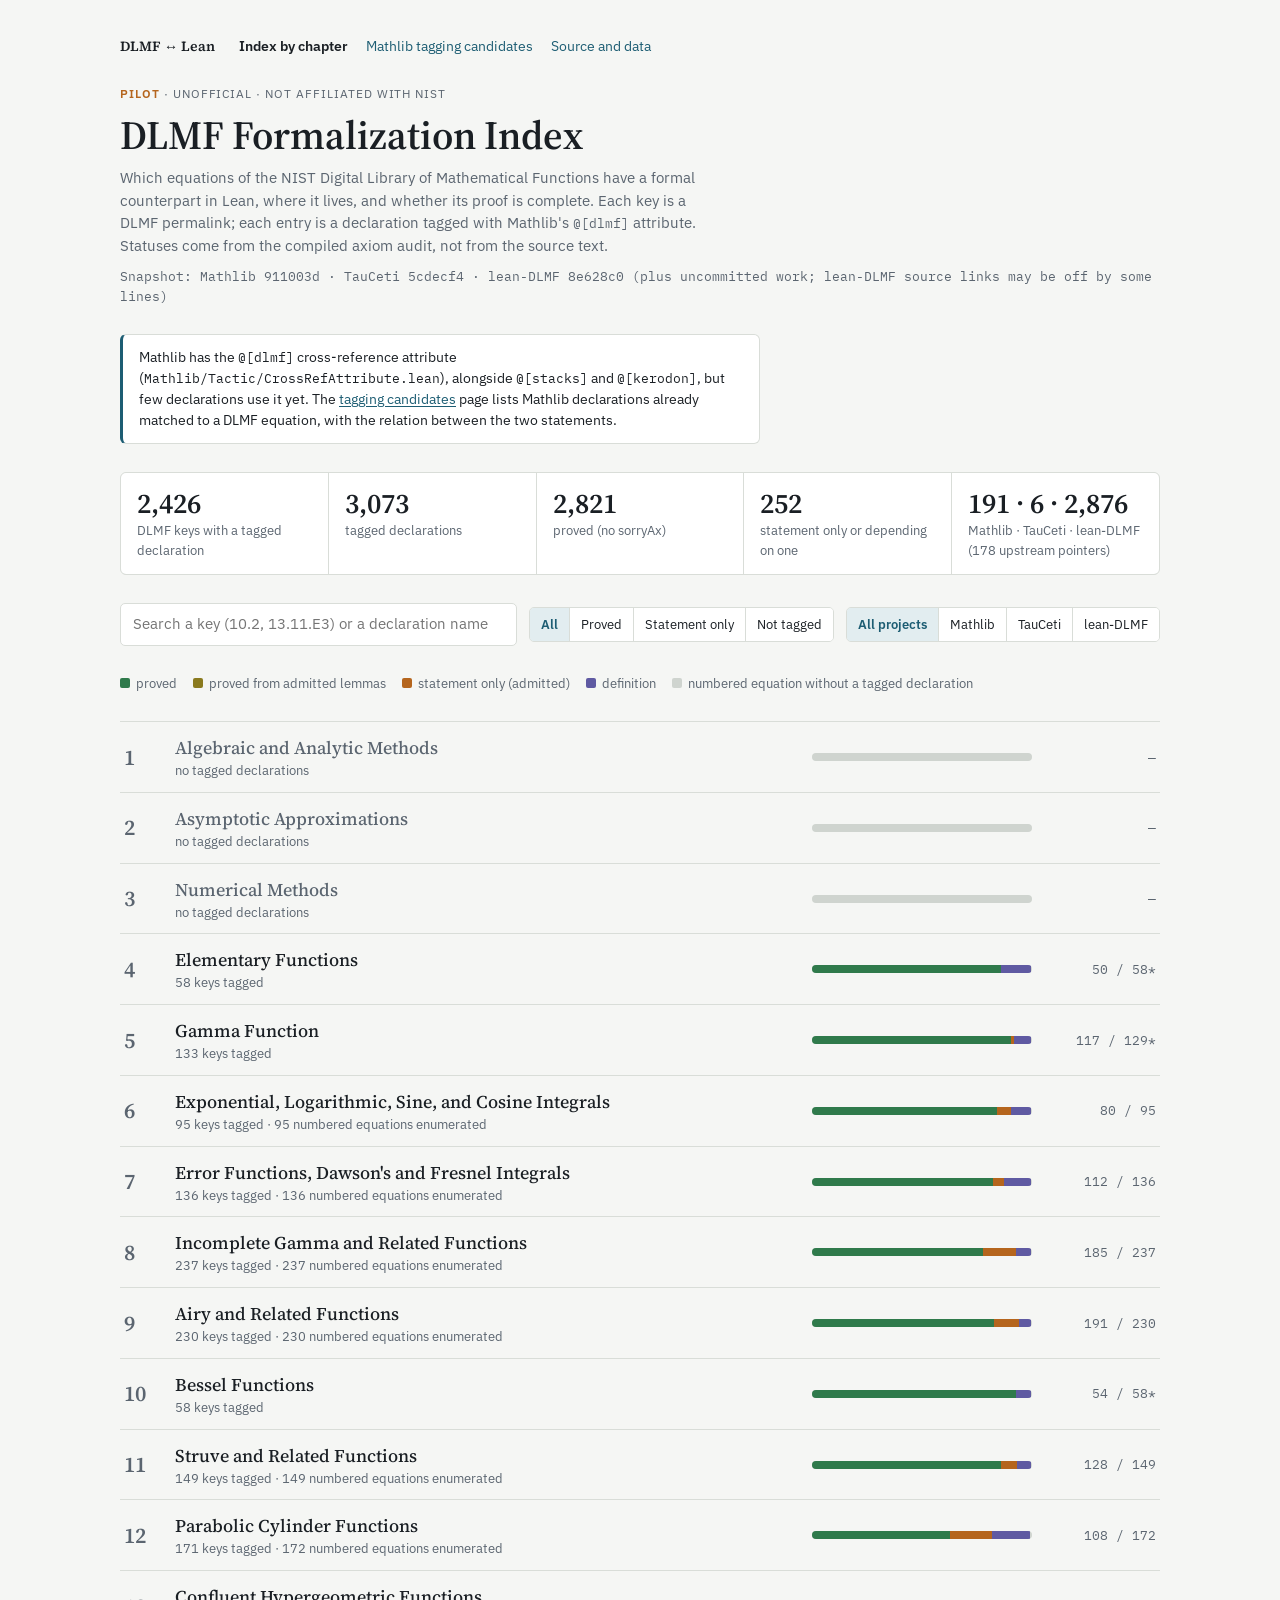
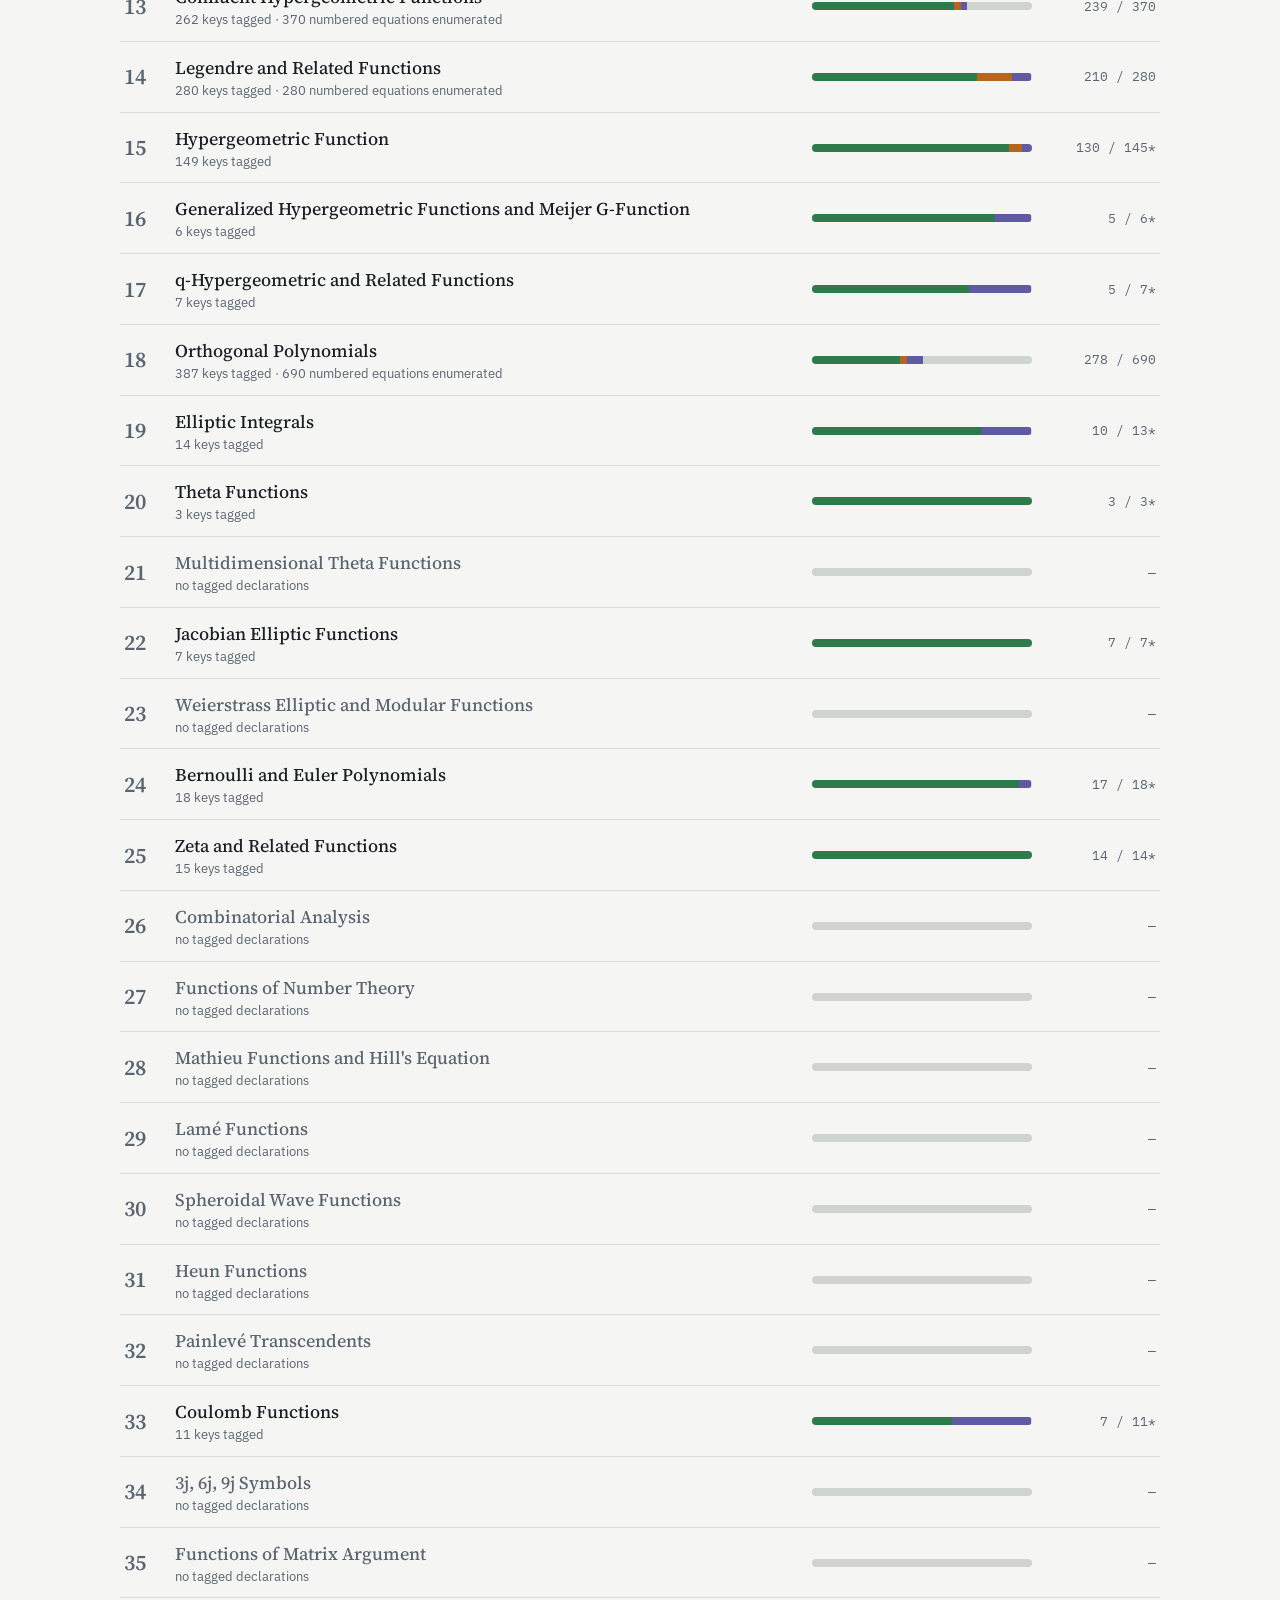
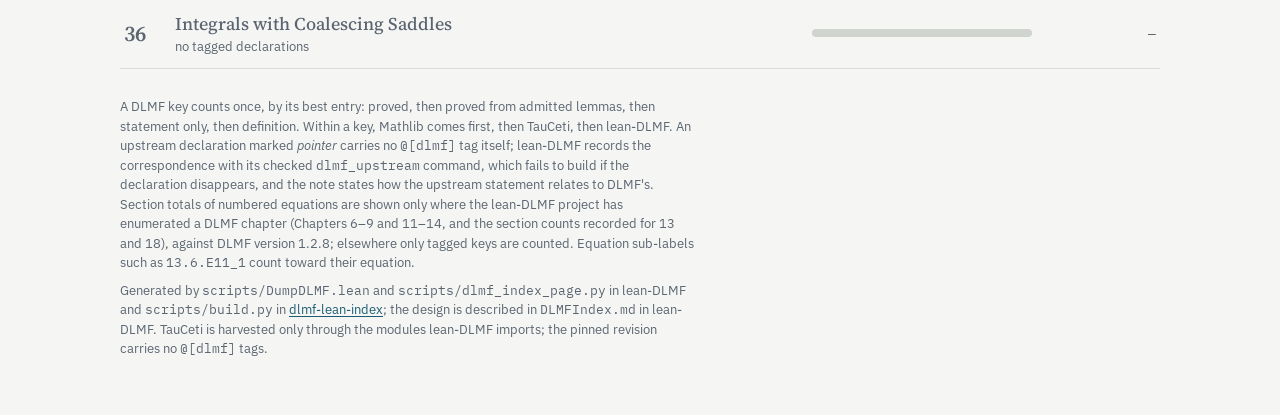
==== commit 50333da3: "Update" ====
--- a/docs/index.html
+++ b/docs/index.html
@@ -83,7 +83,7 @@
 </div>
 
 <script>
-const D = {"meta":{"format":"dlmf-tags/1","repos":{"Mathlib":{"url":"https://github.com/leanprover-community/mathlib4","rev":"911003dd6dea5df215dff57f2717be762e11a6ca","dirty":false},"TauCeti":{"url":"https://github.com/TauCetiProject/TauCeti","rev":"5cdecf40e99d5a5ad0833afff31f5b007d68a149","dirty":false},"lean-DLMF":{"url":"https://github.com/bjbraams/lean-DLMF","rev":"8e628c047ef5c45b396df2d4b3d504790ba2f7df","dirty":true}},"summary":{"proved":2796,"pointers":178,"nonstandard":0,"entries":3073,"admitted":277},"keys":2426,"byProject":{"lean-DLMF":2876,"Mathlib":191,"TauCeti":6},"pointers":178},"projects":["Mathlib","TauCeti","lean-DLMF"],"files":["DLMF/Gamma/Multiplication.lean","Mathlib/Analysis/Complex/Trigonometric.lean","Mathlib/Analysis/SpecialFunctions/Trigonometric/DerivHyp.lean","ToMathlib/NumberTheory/BernoulliTaylor.lean","ToMathlib/Analysis/SpecialFunctions/Trigonometric/PartialFractions.lean","DLMF/Gamma/Basic.lean","DLMF/Airy/Basic.lean","DLMF/Airy/Products.lean","DLMF/Airy/ModulusPhase.lean","DLMF/Airy/Zeros.lean","DLMF/Airy/Relations.lean","DLMF/Airy/Integrals.lean","DLMF/Airy/IntegralRepresentations.lean","DLMF/Airy/Bessel.lean","DLMF/Airy/Equation.lean","DLMF/Airy/Asymptotics.lean","DLMF/Airy/Framework.lean","DLMF/Airy/Generalized.lean","DLMF/Airy/Scorer.lean","DLMF/Airy/GeneralizedContours.lean","DLMF/Airy/ScorerAsymptotics.lean","DLMF/Bailey.lean","DLMF/Bessel/Schlafli.lean","DLMF/Bessel/Modified.lean","DLMF/Bessel/Elementary.lean","DLMF/Bessel/SturmZeros.lean","DLMF/Bessel/SecondKind.lean","DLMF/Bessel/Theorems.lean","DLMF/SphericalHarmonics/BesselAddition.lean","DLMF/Bessel/Basic.lean","DLMF/Bessel/BesselIntegral.lean","DLMF/Bessel/LargeOrder.lean","DLMF/Bessel/WeberSeries.lean","DLMF/Bessel/ProductIntegral.lean","DLMF/Bessel/Generating.lean","DLMF/Bessel/Asymptotics.lean","DLMF/Bessel/KIntegrals.lean","DLMF/Bessel/KIntegralRep.lean","DLMF/Bessel/KMellin.lean","DLMF/Bessel/YIntegralRep.lean","DLMF/Bessel/YSchlafli.lean","DLMF/Bessel/Lommel.lean","DLMF/Bessel/Sonine.lean","DLMF/ExpIntegrals/Expansions.lean","DLMF/ExpIntegrals/Representations.lean","DLMF/ParabolicCylinder/Uniform.lean","DLMF/ParabolicCylinder/WeberUniform.lean","DLMF/ParabolicCylinder/Basic.lean","DLMF/Confluent/ExpIntegral.lean","DLMF/Confluent/ErrorFunctions.lean","DLMF/ErrorFunctions/BoundsAsymptotics.lean","DLMF/ExpIntegrals/Basic.lean","DLMF/ExpIntegrals/ZerosIntegrals.lean","DLMF/IncompleteGamma/BoundsFractions.lean","DLMF/ErrorFunctions/InverseGeneralized.lean","DLMF/IncompleteGamma/ZerosIntegrals.lean","DLMF/ErrorFunctions/Voigt.lean","DLMF/Confluent/Series.lean","DLMF/Confluent/Integrals.lean","DLMF/ExpIntegrals/Continuation.lean","DLMF/Confluent/Coulomb.lean","DLMF/Confluent/CoulombIrregular.lean","DLMF/Confluent/CoulombAsymptotics.lean","DLMF/ErrorFunctions/Basic.lean","DLMF/ErrorFunctions/Relations.lean","DLMF/Confluent/Recurrence.lean","DLMF/Confluent/Basic.lean","DLMF/ErrorFunctions/Series.lean","DLMF/ErrorFunctions/Integrals.lean","DLMF/IncompleteGamma/SpecialValues.lean","DLMF/IncompleteGamma/ExponentialIntegral.lean","DLMF/ErrorFunctions/Zeros.lean","DLMF/ExpIntegrals/Asymptotics.lean","DLMF/IncompleteGamma/ExpIntegralAsymptotics.lean","DLMF/IncompleteGamma/Asymptotics.lean","DLMF/Confluent/FresnelAsymptotics.lean","DLMF/IncompleteGamma/UniformAsymptotics.lean","DLMF/IncompleteGamma/SineCosine.lean","DLMF/Confluent/IncompleteGamma.lean","DLMF/Confluent/ParabolicCylinder.lean","DLMF/Confluent/KummerDecay.lean","DLMF/IncompleteGamma/Basic.lean","DLMF/ErrorFunctions/Repeated.lean","DLMF/ParabolicCylinder/Relations.lean","DLMF/IncompleteGamma/SeriesRecurrences.lean","DLMF/Confluent/BasicProperties.lean","DLMF/Confluent/Whittaker.lean","DLMF/Confluent/ContinuedFractions.lean","DLMF/Confluent/ProductsAddition.lean","DLMF/Confluent/Relations.lean","DLMF/Confluent/Asymptotics.lean","DLMF/Confluent/Zeros.lean","DLMF/Confluent/LargeASharp.lean","DLMF/Confluent/IntegralRepresentations.lean","DLMF/IncompleteGamma/Representations.lean","DLMF/ParabolicCylinder/TurningPoint.lean","DLMF/ParabolicCylinder/Weber.lean","DLMF/ParabolicCylinder/AsymptoticsZeros.lean","DLMF/ParabolicCylinder/BarnesContinuation.lean","DLMF/ParabolicCylinder/Integrals.lean","DLMF/ParabolicCylinder/Hermite.lean","DLMF/ParabolicCylinder/UniformLG2.lean","DLMF/ParabolicCylinder/UniformLG.lean","DLMF/Confluent/AsymptoticConsequences.lean","DLMF/Confluent/Continuation.lean","DLMF/Confluent/ConnectionWronskians.lean","DLMF/Elliptic/Complete.lean","DLMF/Elliptic/SpecialValues.lean","DLMF/Elliptic/ThetaAGM.lean","DLMF/Elliptic/AGM.lean","DLMF/Elliptic/Jacobi.lean","DLMF/Elliptic/ThirdKind.lean","DLMF/Elliptic/JacobiIdentities.lean","DLMF/Elliptic/Theta.lean","DLMF/Gamma/Products.lean","DLMF/Gamma/IntegralRepresentations.lean","DLMF/Gamma/ComplexBinet.lean","DLMF/Gamma/SpecialValues.lean","DLMF/Gamma/Asymptotics.lean","DLMF/Gamma/PolygammaHurwitz.lean","DLMF/Gamma/Inequalities.lean","DLMF/Gamma/BarnesG.lean","DLMF/Gamma/BetaFunction.lean","DLMF/Gamma/SeriesExpansions.lean","DLMF/Gamma/Multidimensional.lean","DLMF/Gamma/ContinuedFractions.lean","DLMF/Gamma/Integrals.lean","DLMF/Gamma/Pochhammer.lean","DLMF/Gamma/Polygamma.lean","DLMF/Gamma/QGamma.lean","DLMF/Hypergeometric/Elementary.lean","DLMF/Hypergeometric/AppellF4.lean","DLMF/Hypergeometric/DiffEq.lean","DLMF/Hypergeometric/Basic.lean","DLMF/Hypergeometric/IntegralRepresentations.lean","DLMF/Hypergeometric/EulerIntegral.lean","DLMF/Hypergeometric/Clausen.lean","DLMF/Hypergeometric/Identities.lean","DLMF/Hypergeometric/AnalyticProperties.lean","DLMF/Hypergeometric/ContinuedFractions.lean","DLMF/Hypergeometric/Contiguous.lean","DLMF/Hypergeometric/Derivatives.lean","DLMF/Hypergeometric/ConnectionFormulas.lean","DLMF/Hypergeometric/FurtherTransformations.lean","DLMF/Hypergeometric/GeneralizedCalculus.lean","DLMF/Hypergeometric/Transformations.lean","DLMF/Hypergeometric/Solutions.lean","DLMF/Hypergeometric/Riemann.lean","DLMF/Hypergeometric/Kummer.lean","DLMF/Hypergeometric/Asymptotics.lean","DLMF/Hypergeometric/LogConnectionsInvGamma.lean","DLMF/Hypergeometric/Saalschutz.lean","DLMF/Hypergeometric/LoopIntegral.lean","DLMF/Legendre/Ferrers.lean","DLMF/Legendre/Basic.lean","DLMF/Hypergeometric/GeneralizedIntegral.lean","DLMF/Hypergeometric/Generalized.lean","DLMF/Legendre/ConicalAsymptotics.lean","DLMF/Legendre/Associated.lean","DLMF/Legendre/UniformCoordinates.lean","DLMF/Legendre/Sums.lean","DLMF/Legendre/Continuation.lean","DLMF/Legendre/IntegralRepresentations.lean","DLMF/Legendre/Series.lean","DLMF/Legendre/SpecialValues.lean","DLMF/Legendre/RelatedFunctions.lean","DLMF/Legendre/IntegerTheory.lean","DLMF/Legendre/Hypergeometric.lean","DLMF/Legendre/Uniform.lean","DLMF/Legendre/AssociatedRecurrences.lean","DLMF/Legendre/Connections.lean","DLMF/Legendre/ParameterLimits.lean","DLMF/Legendre/Conical.lean","DLMF/Legendre/Harmonics.lean","DLMF/Legendre/Integrals.lean","DLMF/Legendre/Primitives.lean","DLMF/Legendre/Singularities.lean","DLMF/Legendre/Zeros.lean","DLMF/Legendre/Recurrences.lean","DLMF/Legendre/SecondKind.lean","DLMF/Legendre/Toroidal.lean","DLMF/OrthogonalPolynomials/GeneralIdentities.lean","DLMF/OrthogonalPolynomials/General.lean","DLMF/OrthogonalPolynomials/UnitCircle.lean","DLMF/OrthogonalPolynomials/HermiteFixedX.lean","DLMF/OrthogonalPolynomials/Classical.lean","DLMF/OrthogonalPolynomials/QFamilies.lean","DLMF/OrthogonalPolynomials/Associated.lean","DLMF/OrthogonalPolynomials/Hahn.lean","DLMF/OrthogonalPolynomials/ContinuedFractions.lean","DLMF/OrthogonalPolynomials/Explicit.lean","DLMF/OrthogonalPolynomials/Differential.lean","DLMF/OrthogonalPolynomials/Series.lean","DLMF/OrthogonalPolynomials/Wilson.lean","DLMF/OrthogonalPolynomials/Multivariate.lean","DLMF/OrthogonalPolynomials/BoundsZeros.lean","DLMF/OrthogonalPolynomials/Integrals.lean","DLMF/OrthogonalPolynomials/Limits.lean","DLMF/OrthogonalPolynomials/ClassicalInstances.lean","DLMF/OrthogonalPolynomials/Topics.lean","DLMF/OrthogonalPolynomials/GegenbauerSeries.lean","DLMF/OrthogonalPolynomials/Legendre.lean","DLMF/Polylog/Dilog.lean","DLMF/QSeries/Pochhammer.lean","DLMF/QSeries/Identities.lean","DLMF/Selberg/Basic.lean","DLMF/IncompleteGamma/BetaAsymptotics.lean","DLMF/Statistical/IncompleteBeta.lean","DLMF/Statistical/IncompleteGamma.lean","DLMF/IncompleteGamma/Beta.lean","DLMF/Statistical/ContinuedFraction.lean","DLMF/Struve/AngerWeber.lean","DLMF/Struve/Asymptotics.lean","DLMF/Struve/Lommel.lean","DLMF/Struve/Basic.lean","DLMF/Struve/Representations.lean","DLMF/Struve/Properties.lean","Mathlib/RingTheory/Polynomial/Chebyshev.lean","Mathlib/Analysis/SpecialFunctions/Trigonometric/Chebyshev/Basic.lean","ToMathlib/NumberTheory/EulerNumbers.lean","DLMF/Gamma/Stirling.lean","DLMF/Gamma/GaussDigamma.lean","DLMF/Gamma/Digamma.lean","DLMF/Hypergeometric/Continuation.lean","Mathlib/Analysis/SpecialFunctions/Gamma/Beta.lean","TauCeti/Analysis/SpecialFunctions/Erf.lean","Mathlib/Analysis/SpecialFunctions/Gaussian/GaussianIntegral.lean","Mathlib/Analysis/SpecialFunctions/Gamma/Basic.lean","TauCeti/Analysis/SpecialFunctions/IncompleteGamma.lean","TauCeti/Analysis/SpecialFunctions/IncompleteBeta.lean","Mathlib/Analysis/SpecialFunctions/Gamma/Digamma.lean","Mathlib/NumberTheory/Harmonic/EulerMascheroni.lean","TauCeti/Analysis/SpecialFunctions/Beta.lean","Mathlib/Analysis/SpecialFunctions/Gamma/BohrMollerup.lean","Mathlib/Analysis/SpecialFunctions/OrdinaryHypergeometric.lean","Mathlib/Analysis/SpecialFunctions/RegularizedHypergeometric.lean","Mathlib/Analysis/SpecialFunctions/Arcosh.lean","Mathlib/Analysis/SpecialFunctions/Bessel.lean","Mathlib/RingTheory/Polynomial/ShiftedLegendre.lean","Mathlib/Analysis/SpecialFunctions/ArithmeticGeometricMean.lean","Mathlib/NumberTheory/ModularForms/JacobiTheta/TwoVariable.lean","Mathlib/Analysis/SpecialFunctions/Trigonometric/Chebyshev/Orthogonality.lean","Mathlib/RingTheory/Polynomial/Hermite/Basic.lean","Mathlib/RingTheory/Polynomial/Hermite/Gaussian.lean","Mathlib/Analysis/SpecialFunctions/Trigonometric/Chebyshev/RootsExtrema.lean","Mathlib/Analysis/SpecialFunctions/Complex/Log.lean","Mathlib/Analysis/Normed/Algebra/Exponential.lean","Mathlib/Analysis/SpecialFunctions/Exponential.lean","Mathlib/Analysis/SpecialFunctions/Trigonometric/Basic.lean","Mathlib/Analysis/Complex/Exponential.lean","Mathlib/Analysis/SpecialFunctions/Pow/Complex.lean","Mathlib/Analysis/SpecialFunctions/Log/Basic.lean","Mathlib/Analysis/SpecialFunctions/Pow/Real.lean","Mathlib/NumberTheory/Bernoulli.lean","Mathlib/NumberTheory/BernoulliPolynomials.lean","Mathlib/NumberTheory/ZetaValues.lean","Mathlib/NumberTheory/LSeries/RiemannZeta.lean","Mathlib/NumberTheory/Harmonic/ZetaAsymp.lean","Mathlib/NumberTheory/EulerProduct/DirichletLSeries.lean","Mathlib/NumberTheory/LSeries/HurwitzZetaValues.lean","Mathlib/NumberTheory/LSeries/HurwitzZeta.lean"],"chapters":[{"n":1,"title":"Algebraic and Analytic Methods","sections":[]},{"n":2,"title":"Asymptotic Approximations","sections":[]},{"n":3,"title":"Numerical Methods","sections":[]},{"n":4,"title":"Elementary Functions","sections":[{"key":"4.2","title":"","count":null,"ids":["4.2.E5","4.2.E19","4.2.E20","4.2.E21","4.2.E22","4.2.E24","4.2.E28"]},{"key":"4.5","title":"","count":null,"ids":["4.5.E1","4.5.E4","4.5.E8"]},{"key":"4.8","title":"","count":null,"ids":["4.8.E2","4.8.E9","4.8.E10","4.8.E13","4.8.E14","4.8.E16"]},{"key":"4.14","title":"","count":null,"ids":["4.14.E1","4.14.E2","4.14.E3","4.14.E4","4.14.E7","4.14.E8","4.14.E9","4.14.E10"]},{"key":"4.19","title":"","count":null,"ids":["4.19.E4","4.19.E5","4.19.E6"]},{"key":"4.21","title":"","count":null,"ids":["4.21.E2","4.21.E3","4.21.E12","4.21.E24","4.21.E25","4.21.E26","4.21.E27","4.21.E28","4.21.E30","4.21.E31","4.21.E34","4.21.E37","4.21.E38"]},{"key":"4.22","title":"","count":null,"ids":["4.22.E3","4.22.E4","4.22.E5"]},{"key":"4.28","title":"","count":null,"ids":["4.28.E1","4.28.E2","4.28.E4"]},{"key":"4.34","title":"","count":null,"ids":["4.34.E1","4.34.E2"]},{"key":"4.35","title":"","count":null,"ids":["4.35.E1","4.35.E2","4.35.E11","4.35.E23","4.35.E24","4.35.E25","4.35.E26","4.35.E27","4.35.E29","4.35.E30"]}]},{"n":5,"title":"Gamma Function","sections":[{"key":"5.2","title":"","count":null,"ids":["5.2.E1","5.2.E2","5.2.E3","5.2.E4","5.2.E5","5.2.E6","5.2.E7","5.2.i"]},{"key":"5.4","title":"","count":null,"ids":["5.4.E1","5.4.E2","5.4.E3","5.4.E4","5.4.E5","5.4.E6","5.4.E11","5.4.E12","5.4.E13","5.4.E14","5.4.E15","5.4.E16","5.4.E17","5.4.E18","5.4.E19"]},{"key":"5.5","title":"","count":null,"ids":["5.5.E1","5.5.E2","5.5.E3","5.5.E4","5.5.E5","5.5.E6","5.5.E7","5.5.E8","5.5.E9","5.5.iv"]},{"key":"5.6","title":"","count":null,"ids":["5.6.E1","5.6.E2","5.6.E3","5.6.E4","5.6.E5","5.6.E6","5.6.E7","5.6.E8","5.6.E9"]},{"key":"5.7","title":"","count":null,"ids":["5.7.E1","5.7.E2","5.7.E3","5.7.E4","5.7.E5","5.7.E6","5.7.E7","5.7.E8"]},{"key":"5.8","title":"","count":null,"ids":["5.8.E1","5.8.E2","5.8.E3","5.8.E5"]},{"key":"5.9","title":"","count":null,"ids":["5.9.E1","5.9.E2_5","5.9.E3","5.9.E4","5.9.E5","5.9.E6","5.9.E7","5.9.E8","5.9.E9","5.9.E10","5.9.E10_1","5.9.E10_2","5.9.E12","5.9.E13","5.9.E14","5.9.E15","5.9.E16","5.9.E18","5.9.E19","5.9.E20"]},{"key":"5.10","title":"","count":null,"ids":["5.10.E1"]},{"key":"5.11","title":"","count":null,"ids":["5.11.E1","5.11.E2","5.11.E3","5.11.E4","5.11.E7","5.11.E9","5.11.E12","5.11.E13","5.11.E15","5.11.E19"]},{"key":"5.12","title":"","count":null,"ids":["5.12.E1","5.12.E2","5.12.E3","5.12.E4","5.12.E5","5.12.E6","5.12.E7","5.12.E8"]},{"key":"5.13","title":"","count":null,"ids":["5.13.E1","5.13.E2","5.13.E3","5.13.E4","5.13.E5"]},{"key":"5.14","title":"","count":null,"ids":["5.14.E1","5.14.E2","5.14.E3","5.14.E4","5.14.E5","5.14.E6","5.14.E7"]},{"key":"5.15","title":"","count":null,"ids":["5.15.E1","5.15.E2","5.15.E3","5.15.E4","5.15.E5","5.15.E6","5.15.E7","5.15.E8","5.15.E9"]},{"key":"5.16","title":"","count":null,"ids":["5.16.E1","5.16.E2"]},{"key":"5.17","title":"","count":null,"ids":["5.17.E1","5.17.E2","5.17.E3","5.17.E4","5.17.E5","5.17.E6","5.17.E7"]},{"key":"5.18","title":"","count":null,"ids":["5.18.E2","5.18.E4","5.18.E5","5.18.E6","5.18.E7","5.18.E8","5.18.E9","5.18.E10","5.18.E11","5.18.E12"]}]},{"n":6,"title":"Exponential, Logarithmic, Sine, and Cosine Integrals","sections":[{"key":"6.2","title":"","count":21,"ids":["6.2.E1","6.2.E2","6.2.E3","6.2.E4","6.2.E5","6.2.E6","6.2.E7","6.2.E8","6.2.E9","6.2.E10","6.2.E11","6.2.E12","6.2.E13","6.2.E14","6.2.E15","6.2.E16","6.2.E17","6.2.E18","6.2.E19","6.2.E20","6.2.E21"]},{"key":"6.4","title":"","count":7,"ids":["6.4.E1","6.4.E2","6.4.E3","6.4.E4","6.4.E5","6.4.E6","6.4.E7"]},{"key":"6.5","title":"","count":7,"ids":["6.5.E1","6.5.E2","6.5.E3","6.5.E4","6.5.E5","6.5.E6","6.5.E7"]},{"key":"6.6","title":"","count":6,"ids":["6.6.E1","6.6.E2","6.6.E3","6.6.E4","6.6.E5","6.6.E6"]},{"key":"6.7","title":"","count":16,"ids":["6.7.E1","6.7.E2","6.7.E3","6.7.E4","6.7.E5","6.7.E6","6.7.E7","6.7.E8","6.7.E9","6.7.E10","6.7.E11","6.7.E12","6.7.E13","6.7.E14","6.7.E15","6.7.E16"]},{"key":"6.8","title":"","count":3,"ids":["6.8.E1","6.8.E2","6.8.E3"]},{"key":"6.9","title":"","count":1,"ids":["6.9.E1"]},{"key":"6.10","title":"","count":8,"ids":["6.10.E1","6.10.E2","6.10.E3","6.10.E4","6.10.E5","6.10.E6","6.10.E7","6.10.E8"]},{"key":"6.11","title":"","count":3,"ids":["6.11.E1","6.11.E2","6.11.E3"]},{"key":"6.12","title":"","count":8,"ids":["6.12.E1","6.12.E2","6.12.E3","6.12.E4","6.12.E5","6.12.E6","6.12.E7","6.12.E8"]},{"key":"6.13","title":"","count":2,"ids":["6.13.E1","6.13.E2"]},{"key":"6.14","title":"","count":7,"ids":["6.14.E1","6.14.E2","6.14.E3","6.14.E4","6.14.E5","6.14.E6","6.14.E7"]},{"key":"6.15","title":"","count":4,"ids":["6.15.E1","6.15.E2","6.15.E3","6.15.E4"]},{"key":"6.18","title":"","count":2,"ids":["6.18.E1","6.18.E2"]}]},{"n":7,"title":"Error Functions, Dawson's and Fresnel Integrals","sections":[{"key":"7.2","title":"","count":12,"ids":["7.2.E1","7.2.E2","7.2.E3","7.2.E4","7.2.E5","7.2.E6","7.2.E7","7.2.E8","7.2.E9","7.2.E10","7.2.E11","7.2.E12"]},{"key":"7.4","title":"","count":8,"ids":["7.4.E1","7.4.E2","7.4.E3","7.4.E4","7.4.E5","7.4.E6","7.4.E7","7.4.E8"]},{"key":"7.5","title":"","count":13,"ids":["7.5.E1","7.5.E2","7.5.E3","7.5.E4","7.5.E5","7.5.E6","7.5.E7","7.5.E8","7.5.E9","7.5.E10","7.5.E11","7.5.E12","7.5.E13"]},{"key":"7.6","title":"","count":11,"ids":["7.6.E1","7.6.E2","7.6.E3","7.6.E4","7.6.E5","7.6.E6","7.6.E7","7.6.E8","7.6.E9","7.6.E10","7.6.E11"]},{"key":"7.7","title":"","count":16,"ids":["7.7.E1","7.7.E2","7.7.E3","7.7.E4","7.7.E5","7.7.E6","7.7.E7","7.7.E8","7.7.E9","7.7.E10","7.7.E11","7.7.E12","7.7.E13","7.7.E14","7.7.E15","7.7.E16"]},{"key":"7.8","title":"","count":8,"ids":["7.8.E1","7.8.E2","7.8.E3","7.8.E4","7.8.E5","7.8.E6","7.8.E7","7.8.E8"]},{"key":"7.9","title":"","count":3,"ids":["7.9.E1","7.9.E2","7.9.E3"]},{"key":"7.10","title":"","count":4,"ids":["7.10.E1","7.10.E2","7.10.E3","7.10.E4"]},{"key":"7.11","title":"","count":8,"ids":["7.11.E1","7.11.E2","7.11.E3","7.11.E4","7.11.E5","7.11.E6","7.11.E7","7.11.E8"]},{"key":"7.12","title":"","count":7,"ids":["7.12.E1","7.12.E2","7.12.E3","7.12.E4","7.12.E5","7.12.E6","7.12.E7"]},{"key":"7.13","title":"","count":7,"ids":["7.13.E1","7.13.E2","7.13.E3","7.13.E4","7.13.E5","7.13.E6","7.13.E7"]},{"key":"7.14","title":"","count":8,"ids":["7.14.E1","7.14.E2","7.14.E3","7.14.E4","7.14.E5","7.14.E6","7.14.E7","7.14.E8"]},{"key":"7.17","title":"","count":6,"ids":["7.17.E1","7.17.E2","7.17.E3","7.17.E4","7.17.E5","7.17.E6"]},{"key":"7.18","title":"","count":14,"ids":["7.18.E1","7.18.E2","7.18.E3","7.18.E4","7.18.E5","7.18.E6","7.18.E7","7.18.E8","7.18.E9","7.18.E10","7.18.E11","7.18.E12","7.18.E13","7.18.E14"]},{"key":"7.19","title":"","count":11,"ids":["7.19.E1","7.19.E2","7.19.E3","7.19.E4","7.19.E5","7.19.E6","7.19.E7","7.19.E8","7.19.E9","7.19.E10","7.19.E11"]}]},{"n":8,"title":"Incomplete Gamma and Related Functions","sections":[{"key":"8.2","title":"","count":14,"ids":["8.2.E1","8.2.E2","8.2.E3","8.2.E4","8.2.E5","8.2.E6","8.2.E7","8.2.E8","8.2.E9","8.2.E10","8.2.E11","8.2.E12","8.2.E13","8.2.E14"]},{"key":"8.4","title":"","count":15,"ids":["8.4.E1","8.4.E2","8.4.E3","8.4.E4","8.4.E5","8.4.E6","8.4.E7","8.4.E8","8.4.E9","8.4.E10","8.4.E11","8.4.E12","8.4.E13","8.4.E14","8.4.E15"]},{"key":"8.5","title":"","count":5,"ids":["8.5.E1","8.5.E2","8.5.E3","8.5.E4","8.5.E5"]},{"key":"8.6","title":"","count":12,"ids":["8.6.E1","8.6.E2","8.6.E3","8.6.E4","8.6.E5","8.6.E6","8.6.E7","8.6.E8","8.6.E9","8.6.E10","8.6.E11","8.6.E12"]},{"key":"8.7","title":"","count":6,"ids":["8.7.E1","8.7.E2","8.7.E3","8.7.E4","8.7.E5","8.7.E6"]},{"key":"8.8","title":"","count":19,"ids":["8.8.E1","8.8.E2","8.8.E3","8.8.E4","8.8.E5","8.8.E6","8.8.E7","8.8.E8","8.8.E9","8.8.E10","8.8.E11","8.8.E12","8.8.E13","8.8.E14","8.8.E15","8.8.E16","8.8.E17","8.8.E18","8.8.E19"]},{"key":"8.9","title":"","count":2,"ids":["8.9.E1","8.9.E2"]},{"key":"8.10","title":"","count":13,"ids":["8.10.E1","8.10.E2","8.10.E3","8.10.E4","8.10.E5","8.10.E6","8.10.E7","8.10.E8","8.10.E9","8.10.E10","8.10.E11","8.10.E12","8.10.E13"]},{"key":"8.11","title":"","count":19,"ids":["8.11.E1","8.11.E2","8.11.E3","8.11.E4","8.11.E5","8.11.E6","8.11.E7","8.11.E8","8.11.E9","8.11.E10","8.11.E11","8.11.E12","8.11.E13","8.11.E14","8.11.E15","8.11.E16","8.11.E17","8.11.E18","8.11.E19"]},{"key":"8.12","title":"","count":22,"ids":["8.12.E1","8.12.E2","8.12.E3","8.12.E4","8.12.E5","8.12.E6","8.12.E7","8.12.E8","8.12.E9","8.12.E10","8.12.E11","8.12.E12","8.12.E13","8.12.E14","8.12.E15","8.12.E16","8.12.E17","8.12.E18","8.12.E19","8.12.E20","8.12.E21","8.12.E22"]},{"key":"8.13","title":"","count":1,"ids":["8.13.E1"]},{"key":"8.14","title":"","count":6,"ids":["8.14.E1","8.14.E2","8.14.E3","8.14.E4","8.14.E5","8.14.E6"]},{"key":"8.15","title":"","count":2,"ids":["8.15.E1","8.15.E2"]},{"key":"8.17","title":"","count":24,"ids":["8.17.E1","8.17.E2","8.17.E3","8.17.E4","8.17.E5","8.17.E6","8.17.E7","8.17.E8","8.17.E9","8.17.E10","8.17.E11","8.17.E12","8.17.E13","8.17.E14","8.17.E15","8.17.E16","8.17.E17","8.17.E18","8.17.E19","8.17.E20","8.17.E21","8.17.E22","8.17.E23","8.17.E24"]},{"key":"8.18","title":"","count":17,"ids":["8.18.E1","8.18.E2","8.18.E3","8.18.E4","8.18.E5","8.18.E6","8.18.E7","8.18.E8","8.18.E9","8.18.E10","8.18.E11","8.18.E12","8.18.E14","8.18.E15","8.18.E16","8.18.E17","8.18.E18"]},{"key":"8.19","title":"","count":27,"ids":["8.19.E1","8.19.E2","8.19.E3","8.19.E4","8.19.E5","8.19.E6","8.19.E7","8.19.E8","8.19.E9","8.19.E10","8.19.E11","8.19.E12","8.19.E13","8.19.E14","8.19.E15","8.19.E16","8.19.E17","8.19.E18","8.19.E19","8.19.E20","8.19.E21","8.19.E22","8.19.E23","8.19.E24","8.19.E25","8.19.E26","8.19.E27"]},{"key":"8.20","title":"","count":6,"ids":["8.20.E1","8.20.E2","8.20.E3","8.20.E4","8.20.E5","8.20.E6"]},{"key":"8.21","title":"","count":27,"ids":["8.21.E1","8.21.E2","8.21.E3","8.21.E4","8.21.E5","8.21.E6","8.21.E7","8.21.E8","8.21.E9","8.21.E10","8.21.E11","8.21.E12","8.21.E13","8.21.E14","8.21.E15","8.21.E16","8.21.E17","8.21.E18","8.21.E19","8.21.E20","8.21.E21","8.21.E22","8.21.E23","8.21.E24","8.21.E25","8.21.E26","8.21.E27"]}]},{"n":9,"title":"Airy and Related Functions","sections":[{"key":"9.2","title":"Differential equation and connection formulas","count":16,"ids":["9.2.E1","9.2.E2","9.2.E3","9.2.E4","9.2.E5","9.2.E6","9.2.E7","9.2.E8","9.2.E9","9.2.E10","9.2.E11","9.2.E12","9.2.E13","9.2.E14","9.2.E15","9.2.E16"]},{"key":"9.4","title":"Maclaurin series","count":4,"ids":["9.4.E1","9.4.E2","9.4.E3","9.4.E4"]},{"key":"9.5","title":"Integral representations","count":8,"ids":["9.5.E1","9.5.E2","9.5.E3","9.5.E4","9.5.E5","9.5.E6","9.5.E7","9.5.E8"]},{"key":"9.6","title":"Relations to other functions","count":26,"ids":["9.6.E1","9.6.E2","9.6.E3","9.6.E4","9.6.E5","9.6.E6","9.6.E7","9.6.E8","9.6.E9","9.6.E10","9.6.E11","9.6.E12","9.6.E13","9.6.E14","9.6.E15","9.6.E16","9.6.E17","9.6.E18","9.6.E19","9.6.E20","9.6.E21","9.6.E22","9.6.E23","9.6.E24","9.6.E25","9.6.E26"]},{"key":"9.7","title":"Asymptotic expansions and error bounds","count":23,"ids":["9.7.E1","9.7.E2","9.7.E3","9.7.E4","9.7.E5","9.7.E6","9.7.E7","9.7.E8","9.7.E9","9.7.E10","9.7.E11","9.7.E12","9.7.E13","9.7.E14","9.7.E15","9.7.E16","9.7.E17","9.7.E18","9.7.E19","9.7.E20","9.7.E21","9.7.E22","9.7.E23"]},{"key":"9.8","title":"Modulus and phase","count":23,"ids":["9.8.E1","9.8.E2","9.8.E3","9.8.E4","9.8.E5","9.8.E6","9.8.E7","9.8.E8","9.8.E9","9.8.E10","9.8.E11","9.8.E12","9.8.E13","9.8.E14","9.8.E15","9.8.E16","9.8.E17","9.8.E18","9.8.E19","9.8.E20","9.8.E21","9.8.E22","9.8.E23"]},{"key":"9.9","title":"Zeros","count":21,"ids":["9.9.E1","9.9.E2","9.9.E3","9.9.E4","9.9.E5","9.9.E6","9.9.E7","9.9.E8","9.9.E9","9.9.E10","9.9.E11","9.9.E12","9.9.E13","9.9.E14","9.9.E15","9.9.E16","9.9.E17","9.9.E18","9.9.E19","9.9.E20","9.9.E21"]},{"key":"9.10","title":"Integrals","count":22,"ids":["9.10.E1","9.10.E2","9.10.E3","9.10.E4","9.10.E5","9.10.E6","9.10.E7","9.10.E8","9.10.E9","9.10.E10","9.10.E11","9.10.E12","9.10.E13","9.10.E14","9.10.E15","9.10.E16","9.10.E17","9.10.E18","9.10.E19","9.10.E20","9.10.E21","9.10.E22"]},{"key":"9.11","title":"Products","count":19,"ids":["9.11.E1","9.11.E2","9.11.E3","9.11.E4","9.11.E5","9.11.E6","9.11.E7","9.11.E8","9.11.E9","9.11.E10","9.11.E11","9.11.E12","9.11.E13","9.11.E14","9.11.E15","9.11.E16","9.11.E17","9.11.E18","9.11.E19"]},{"key":"9.12","title":"Scorer functions","count":31,"ids":["9.12.E1","9.12.E2","9.12.E3","9.12.E4","9.12.E5","9.12.E6","9.12.E7","9.12.E8","9.12.E9","9.12.E10","9.12.E11","9.12.E12","9.12.E13","9.12.E14","9.12.E15","9.12.E16","9.12.E17","9.12.E18","9.12.E19","9.12.E20","9.12.E21","9.12.E22","9.12.E23","9.12.E24","9.12.E25","9.12.E26","9.12.E27","9.12.E28","9.12.E29","9.12.E30","9.12.E31"]},{"key":"9.13","title":"Generalized Airy functions","count":37,"ids":["9.13.E1","9.13.E2","9.13.E3","9.13.E4","9.13.E5","9.13.E6","9.13.E7","9.13.E8","9.13.E9","9.13.E10","9.13.E11","9.13.E12","9.13.E13","9.13.E14","9.13.E15","9.13.E16","9.13.E17","9.13.E18","9.13.E19","9.13.E20","9.13.E21","9.13.E22","9.13.E23","9.13.E24","9.13.E25","9.13.E26","9.13.E27","9.13.E28","9.13.E29","9.13.E30","9.13.E31","9.13.E32","9.13.E33","9.13.E34","9.13.E35","9.13.E36","9.13.E37"]}]},{"n":10,"title":"Bessel Functions","sections":[{"key":"10.2","title":"","count":null,"ids":["10.2.E1","10.2.E2","10.2.E3","10.2.E4","10.2.E5"]},{"key":"10.4","title":"","count":null,"ids":["10.4.E1","10.4.E3","10.4.E6"]},{"key":"10.5","title":"","count":null,"ids":["10.5.E1","10.5.E2","10.5.E5"]},{"key":"10.6","title":"","count":null,"ids":["10.6.E1","10.6.E6"]},{"key":"10.7","title":"","count":null,"ids":["10.7.E8"]},{"key":"10.8","title":"","count":null,"ids":["10.8.E1","10.8.E2","10.8.E3"]},{"key":"10.9","title":"","count":null,"ids":["10.9.E1","10.9.E2","10.9.E4","10.9.E5","10.9.E6","10.9.E7","10.9.E26"]},{"key":"10.11","title":"","count":null,"ids":["10.11.E1"]},{"key":"10.12","title":"","count":null,"ids":["10.12.E1","10.12.E2","10.12.E3"]},{"key":"10.14","title":"","count":null,"ids":["10.14.E1"]},{"key":"10.16","title":"","count":null,"ids":["10.16.E1","10.16.E5"]},{"key":"10.17","title":"","count":null,"ids":["10.17.E5"]},{"key":"10.19","title":"","count":null,"ids":["10.19.E1"]},{"key":"10.22","title":"","count":null,"ids":["10.22.E5","10.22.E37","10.22.E51"]},{"key":"10.23","title":"","count":null,"ids":["10.23.E3","10.23.E8"]},{"key":"10.25","title":"","count":null,"ids":["10.25.E1","10.25.E2"]},{"key":"10.27","title":"","count":null,"ids":["10.27.E1","10.27.E3","10.27.E4","10.27.E6","10.27.E8"]},{"key":"10.28","title":"","count":null,"ids":["10.28.E1","10.28.E2"]},{"key":"10.29","title":"","count":null,"ids":["10.29.E1","10.29.E2"]},{"key":"10.32","title":"","count":null,"ids":["10.32.E2","10.32.E8","10.32.E9","10.32.E10"]},{"key":"10.35","title":"","count":null,"ids":["10.35.E1","10.35.E3"]},{"key":"10.40","title":"","count":null,"ids":["10.40.E1","10.40.E2"]},{"key":"10.43","title":"","count":null,"ids":["10.43.E19"]}]},{"n":11,"title":"Struve and Related Functions","sections":[{"key":"11.2","title":"Definitions","count":17,"ids":["11.2.E1","11.2.E2","11.2.E3","11.2.E4","11.2.E5","11.2.E6","11.2.E7","11.2.E8","11.2.E9","11.2.E10","11.2.E11","11.2.E12","11.2.E13","11.2.E14","11.2.E15","11.2.E16","11.2.E17"]},{"key":"11.4","title":"Basic Properties","count":33,"ids":["11.4.E1","11.4.E2","11.4.E3","11.4.E4","11.4.E5","11.4.E6","11.4.E7","11.4.E8","11.4.E9","11.4.E10","11.4.E11","11.4.E12","11.4.E13","11.4.E14","11.4.E15","11.4.E16","11.4.E17","11.4.E18","11.4.E19","11.4.E20","11.4.E21","11.4.E22","11.4.E23","11.4.E24","11.4.E25","11.4.E26","11.4.E27","11.4.E28","11.4.E29","11.4.E30","11.4.E31","11.4.E32","11.4.E33"]},{"key":"11.5","title":"Integral Representations","count":9,"ids":["11.5.E1","11.5.E2","11.5.E3","11.5.E4","11.5.E5","11.5.E6","11.5.E7","11.5.E8","11.5.E9"]},{"key":"11.6","title":"Asymptotic Expansions","count":9,"ids":["11.6.E1","11.6.E2","11.6.E3","11.6.E4","11.6.E5","11.6.E6","11.6.E7","11.6.E8","11.6.E9"]},{"key":"11.7","title":"Integrals and Sums","count":16,"ids":["11.7.E1","11.7.E2","11.7.E3","11.7.E4","11.7.E5","11.7.E6","11.7.E7","11.7.E8","11.7.E9","11.7.E10","11.7.E11","11.7.E12","11.7.E13","11.7.E14","11.7.E15","11.7.E16"]},{"key":"11.9","title":"Lommel Functions","count":9,"ids":["11.9.E1","11.9.E2","11.9.E3","11.9.E4","11.9.E5","11.9.E6","11.9.E7","11.9.E8","11.9.E9"]},{"key":"11.10","title":"Anger–Weber Functions","count":37,"ids":["11.10.E1","11.10.E2","11.10.E3","11.10.E4","11.10.E5","11.10.E6","11.10.E7","11.10.E8","11.10.E9","11.10.E10","11.10.E11","11.10.E12","11.10.E13","11.10.E14","11.10.E15","11.10.E16","11.10.E17","11.10.E18","11.10.E19","11.10.E20","11.10.E21","11.10.E22","11.10.E23","11.10.E24","11.10.E25","11.10.E26","11.10.E27","11.10.E28","11.10.E29","11.10.E30","11.10.E31","11.10.E32","11.10.E33","11.10.E34","11.10.E35","11.10.E36","11.10.E37"]},{"key":"11.11","title":"Asymptotic Expansions of Anger–Weber Functions","count":19,"ids":["11.11.E1","11.11.E2","11.11.E3","11.11.E4","11.11.E5","11.11.E6","11.11.E7","11.11.E8","11.11.E9","11.11.E10","11.11.E11","11.11.E12","11.11.E13","11.11.E14","11.11.E15","11.11.E16","11.11.E17","11.11.E18","11.11.E19"]}]},{"n":12,"title":"Parabolic Cylinder Functions","sections":[{"key":"12.2","title":"Differential Equations","count":23,"ids":["12.2.E1","12.2.E2","12.2.E3","12.2.E4","12.2.E5","12.2.E6","12.2.E7","12.2.E8","12.2.E9","12.2.E10","12.2.E11","12.2.E12","12.2.E13","12.2.E14","12.2.E15","12.2.E16","12.2.E17","12.2.E18","12.2.E19","12.2.E20","12.2.E21","12.2.E22","12.2.E23"]},{"key":"12.4","title":"Power-Series Expansions","count":6,"ids":["12.4.E1","12.4.E2","12.4.E3","12.4.E4","12.4.E5","12.4.E6"]},{"key":"12.5","title":"Integral Representations","count":9,"ids":["12.5.E1","12.5.E2","12.5.E3","12.5.E4","12.5.E5","12.5.E6","12.5.E7","12.5.E8","12.5.E9"]},{"key":"12.7","title":"Relations to Other Functions","count":14,"ids":["12.7.E1","12.7.E2","12.7.E3","12.7.E4","12.7.E5","12.7.E6","12.7.E7","12.7.E8","12.7.E9","12.7.E10","12.7.E11","12.7.E12","12.7.E13","12.7.E14"]},{"key":"12.8","title":"Recurrence Relations and Derivatives","count":12,"ids":["12.8.E1","12.8.E2","12.8.E3","12.8.E4","12.8.E5","12.8.E6","12.8.E7","12.8.E8","12.8.E9","12.8.E10","12.8.E11","12.8.E12"]},{"key":"12.9","title":"Asymptotic Expansions for Large Variable","count":4,"ids":["12.9.E1","12.9.E2","12.9.E3","12.9.E4"]},{"key":"12.10","title":"Uniform Asymptotic Expansions for Large Parameter","count":46,"ids":["12.10.E1","12.10.E2","12.10.E3","12.10.E4","12.10.E5","12.10.E6","12.10.E7","12.10.E8","12.10.E9","12.10.E10","12.10.E11","12.10.E12","12.10.E13","12.10.E14","12.10.E15","12.10.E16","12.10.E17","12.10.E18","12.10.E19","12.10.E20","12.10.E21","12.10.E22","12.10.E23","12.10.E24","12.10.E25","12.10.E26","12.10.E27","12.10.E28","12.10.E29","12.10.E30","12.10.E31","12.10.E32","12.10.E33","12.10.E34","12.10.E35","12.10.E36","12.10.E37","12.10.E38","12.10.E39","12.10.E40","12.10.E41","12.10.E42","12.10.E43","12.10.E44","12.10.E45","12.10.E46"]},{"key":"12.11","title":"Zeros","count":9,"ids":["12.11.E1","12.11.E2","12.11.E3","12.11.E4","12.11.E5","12.11.E6","12.11.E7","12.11.E8","12.11.E9"]},{"key":"12.12","title":"Integrals","count":4,"ids":["12.12.E1","12.12.E2","12.12.E3","12.12.E4"]},{"key":"12.13","title":"Sums","count":6,"ids":["12.13.E1","12.13.E2","12.13.E3","12.13.E4","12.13.E5","12.13.E6"]},{"key":"12.14","title":"The Function 𝑊","count":38,"ids":["12.14.E1","12.14.E2","12.14.E3","12.14.E4","12.14.E5","12.14.E6","12.14.E7","12.14.E8","12.14.E9","12.14.E10","12.14.E11","12.14.E12","12.14.E13","12.14.E14","12.14.E15","12.14.E16","12.14.E17","12.14.E18","12.14.E19","12.14.E20","12.14.E21","12.14.E22","12.14.E23","12.14.E24","12.14.E25","12.14.E26","12.14.E27","12.14.E28","12.14.E29","12.14.E30","12.14.E31","12.14.E32","12.14.E33","12.14.E34","12.14.E35","12.14.E36","12.14.E37","12.14.E38"]},{"key":"12.15","title":"Generalized Parabolic Cylinder Functions","count":1,"ids":["12.15.E1"]}]},{"n":13,"title":"Confluent Hypergeometric Functions","sections":[{"key":"13.2","title":"","count":44,"ids":["13.2.E1","13.2.E2","13.2.E3","13.2.E4","13.2.E5","13.2.E6","13.2.E7","13.2.E8","13.2.E9","13.2.E10","13.2.E11","13.2.E12","13.2.E13","13.2.E14","13.2.E15","13.2.E16","13.2.E17","13.2.E18","13.2.E19","13.2.E20","13.2.E21","13.2.E22","13.2.E23","13.2.E24","13.2.E25","13.2.E26","13.2.E33","13.2.E34","13.2.E35","13.2.E36","13.2.E37","13.2.E38","13.2.E39","13.2.E40","13.2.E41","13.2.E42","13.2.E43","13.2.E44"]},{"key":"13.3","title":"","count":29,"ids":["13.3.E1","13.3.E2","13.3.E3","13.3.E4","13.3.E5","13.3.E6","13.3.E7","13.3.E8","13.3.E9","13.3.E10","13.3.E11","13.3.E12","13.3.E13","13.3.E14","13.3.E15","13.3.E16","13.3.E17","13.3.E18","13.3.E19","13.3.E20","13.3.E21","13.3.E22","13.3.E23","13.3.E24","13.3.E25","13.3.E26","13.3.E27","13.3.E28","13.3.E29"]},{"key":"13.4","title":"","count":18,"ids":["13.4.E1","13.4.E2","13.4.E3","13.4.E4","13.4.E5","13.4.E6","13.4.E7","13.4.E8","13.4.E16","13.4.E17","13.4.E18"]},{"key":"13.5","title":"","count":4,"ids":["13.5.E1","13.5.E2","13.5.E3","13.5.E4"]},{"key":"13.6","title":"","count":23,"ids":["13.6.E1","13.6.E2","13.6.E3","13.6.E4","13.6.E5","13.6.E6","13.6.E7","13.6.E8","13.6.E9","13.6.E10","13.6.E11_1","13.6.E11_2","13.6.E16","13.6.E17","13.6.E18","13.6.E19","13.6.E20","13.6.E21"]},{"key":"13.7","title":"","count":13,"ids":["13.7.E1","13.7.E2","13.7.E3","13.7.E4"]},{"key":"13.8","title":"","count":18,"ids":["13.8.E1","13.8.E2","13.8.E3","13.8.E6","13.8.E7","13.8.E9","13.8.E10","13.8.E17","13.8.E18"]},{"key":"13.9","title":"","count":16,"ids":["13.9.E1","13.9.E2","13.9.E3","13.9.E4","13.9.E5","13.9.E6","13.9.E7","13.9.E9","13.9.E10","13.9.E11","13.9.E12","13.9.E13","13.9.E14","13.9.E15","13.9.E16"]},{"key":"13.10","title":"","count":16,"ids":["13.10.E1","13.10.E2","13.10.E3","13.10.E4","13.10.E5","13.10.E6","13.10.E7","13.10.E10","13.10.E11","13.10.E12","13.10.E13","13.10.E14","13.10.E15","13.10.E16"]},{"key":"13.11","title":"","count":4,"ids":["13.11.E1","13.11.E2","13.11.E3","13.11.E4"]},{"key":"13.12","title":"","count":1,"ids":["13.12.E1"]},{"key":"13.13","title":"","count":12,"ids":["13.13.E1","13.13.E2","13.13.E3","13.13.E4","13.13.E5","13.13.E6","13.13.E7","13.13.E8","13.13.E9","13.13.E10","13.13.E11","13.13.E12"]},{"key":"13.14","title":"","count":35,"ids":["13.14.E1","13.14.E2","13.14.E3","13.14.E4","13.14.E5","13.14.E7","13.14.E10","13.14.E11","13.14.E12","13.14.E14","13.14.E20","13.14.E21","13.14.E25","13.14.E26","13.14.E27","13.14.E28","13.14.E30","13.14.E31","13.14.E32","13.14.E33","13.14.E34","13.14.E35"]},{"key":"13.15","title":"","count":26,"ids":["13.15.E1","13.15.E2","13.15.E3","13.15.E4","13.15.E5","13.15.E6","13.15.E7","13.15.E8","13.15.E9","13.15.E10","13.15.E11","13.15.E12","13.15.E13","13.15.E14","13.15.E15","13.15.E16","13.15.E17","13.15.E18","13.15.E19","13.15.E20","13.15.E21","13.15.E22","13.15.E23","13.15.E24","13.15.E25","13.15.E26"]},{"key":"13.16","title":"","count":12,"ids":["13.16.E1","13.16.E2","13.16.E3","13.16.E4","13.16.E5","13.16.E6","13.16.E8","13.16.E9","13.16.E11","13.16.E12"]},{"key":"13.17","title":"","count":4,"ids":["13.17.E1","13.17.E2","13.17.E3","13.17.E4"]},{"key":"13.18","title":"","count":17,"ids":["13.18.E1","13.18.E2","13.18.E3","13.18.E4","13.18.E5","13.18.E6","13.18.E7","13.18.E8","13.18.E9","13.18.E14","13.18.E15","13.18.E16","13.18.E17"]},{"key":"13.19","title":"","count":3,"ids":["13.19.E1","13.19.E3"]},{"key":"13.20","title":"","count":19,"ids":[]},{"key":"13.21","title":"","count":25,"ids":[]},{"key":"13.22","title":"","count":1,"ids":[]},{"key":"13.23","title":"","count":14,"ids":["13.23.E1","13.23.E2","13.23.E3","13.23.E4","13.23.E5","13.23.E8","13.23.E9","13.23.E10","13.23.E11","13.23.E12"]},{"key":"13.24","title":"","count":3,"ids":["13.24.E1","13.24.E2","13.24.E3"]},{"key":"13.25","title":"","count":1,"ids":["13.25.E1"]},{"key":"13.26","title":"","count":12,"ids":["13.26.E1","13.26.E2","13.26.E3","13.26.E4","13.26.E5","13.26.E6","13.26.E7","13.26.E8","13.26.E9","13.26.E10","13.26.E11","13.26.E12"]}]},{"n":14,"title":"Legendre and Related Functions","sections":[{"key":"14.2","title":"Differential Equations","count":11,"ids":["14.2.E1","14.2.E2","14.2.E3","14.2.E4","14.2.E5","14.2.E6","14.2.E7","14.2.E8","14.2.E9","14.2.E10","14.2.E11"]},{"key":"14.3","title":"Definitions and Hypergeometric Representations","count":23,"ids":["14.3.E1","14.3.E2","14.3.E3","14.3.E4","14.3.E5","14.3.E6","14.3.E7","14.3.E8","14.3.E9","14.3.E10","14.3.E11","14.3.E12","14.3.E13","14.3.E14","14.3.E15","14.3.E16","14.3.E17","14.3.E18","14.3.E19","14.3.E20","14.3.E21","14.3.E22","14.3.E23"]},{"key":"14.5","title":"Special Values","count":30,"ids":["14.5.E1","14.5.E2","14.5.E3","14.5.E4","14.5.E5","14.5.E6","14.5.E7","14.5.E8","14.5.E9","14.5.E10","14.5.E11","14.5.E12","14.5.E13","14.5.E14","14.5.E15","14.5.E16","14.5.E17","14.5.E18","14.5.E19","14.5.E20","14.5.E21","14.5.E22","14.5.E23","14.5.E24","14.5.E25","14.5.E26","14.5.E27","14.5.E28","14.5.E29","14.5.E30"]},{"key":"14.6","title":"Integer Order","count":8,"ids":["14.6.E1","14.6.E2","14.6.E3","14.6.E4","14.6.E5","14.6.E6","14.6.E7","14.6.E8"]},{"key":"14.7","title":"Integer Degree and Order","count":22,"ids":["14.7.E1","14.7.E2","14.7.E3","14.7.E4","14.7.E5","14.7.E6","14.7.E7","14.7.E8","14.7.E9","14.7.E10","14.7.E11","14.7.E12","14.7.E13","14.7.E14","14.7.E15","14.7.E16","14.7.E17","14.7.E18","14.7.E19","14.7.E20","14.7.E21","14.7.E22"]},{"key":"14.8","title":"Behavior at Singularities","count":16,"ids":["14.8.E1","14.8.E2","14.8.E3","14.8.E4","14.8.E5","14.8.E6","14.8.E7","14.8.E8","14.8.E9","14.8.E10","14.8.E11","14.8.E12","14.8.E13","14.8.E14","14.8.E15","14.8.E16"]},{"key":"14.9","title":"Connection Formulas","count":17,"ids":["14.9.E1","14.9.E2","14.9.E3","14.9.E4","14.9.E5","14.9.E6","14.9.E7","14.9.E8","14.9.E9","14.9.E10","14.9.E11","14.9.E12","14.9.E13","14.9.E14","14.9.E15","14.9.E16","14.9.E17"]},{"key":"14.10","title":"Recurrence Relations and Derivatives","count":7,"ids":["14.10.E1","14.10.E2","14.10.E3","14.10.E4","14.10.E5","14.10.E6","14.10.E7"]},{"key":"14.11","title":"Derivatives with Respect to Degree or Order","count":5,"ids":["14.11.E1","14.11.E2","14.11.E3","14.11.E4","14.11.E5"]},{"key":"14.12","title":"Integral Representations","count":14,"ids":["14.12.E1","14.12.E2","14.12.E3","14.12.E4","14.12.E5","14.12.E6","14.12.E7","14.12.E8","14.12.E9","14.12.E10","14.12.E11","14.12.E12","14.12.E13","14.12.E14"]},{"key":"14.13","title":"Trigonometric Expansions","count":4,"ids":["14.13.E1","14.13.E2","14.13.E3","14.13.E4"]},{"key":"14.14","title":"Continued Fractions","count":4,"ids":["14.14.E1","14.14.E2","14.14.E3","14.14.E4"]},{"key":"14.15","title":"Uniform Asymptotic Approximations","count":31,"ids":["14.15.E1","14.15.E2","14.15.E3","14.15.E4","14.15.E5","14.15.E6","14.15.E7","14.15.E8","14.15.E9","14.15.E10","14.15.E11","14.15.E12","14.15.E13","14.15.E14","14.15.E15","14.15.E16","14.15.E17","14.15.E18","14.15.E19","14.15.E20","14.15.E21","14.15.E22","14.15.E23","14.15.E24","14.15.E25","14.15.E26","14.15.E27","14.15.E28","14.15.E29","14.15.E30","14.15.E31"]},{"key":"14.16","title":"Zeros","count":1,"ids":["14.16.E1"]},{"key":"14.17","title":"Integrals","count":20,"ids":["14.17.E1","14.17.E2","14.17.E3","14.17.E4","14.17.E5","14.17.E6","14.17.E7","14.17.E8","14.17.E9","14.17.E10","14.17.E11","14.17.E12","14.17.E13","14.17.E14","14.17.E15","14.17.E16","14.17.E17","14.17.E18","14.17.E19","14.17.E20"]},{"key":"14.18","title":"Sums","count":9,"ids":["14.18.E1","14.18.E2","14.18.E3","14.18.E4","14.18.E5","14.18.E6","14.18.E7","14.18.E8","14.18.E9"]},{"key":"14.19","title":"Toroidal","count":8,"ids":["14.19.E1","14.19.E2","14.19.E3","14.19.E4","14.19.E5","14.19.E6","14.19.E7","14.19.E8"]},{"key":"14.20","title":"Conical","count":24,"ids":["14.20.E1","14.20.E2","14.20.E3","14.20.E4","14.20.E5","14.20.E6","14.20.E7","14.20.E8","14.20.E9","14.20.E10","14.20.E11","14.20.E12","14.20.E13","14.20.E14","14.20.E15","14.20.E16","14.20.E17","14.20.E18","14.20.E19","14.20.E20","14.20.E21","14.20.E22","14.20.E23","14.20.E24"]},{"key":"14.21","title":"Definitions and Basic Properties","count":1,"ids":["14.21.E1"]},{"key":"14.23","title":"Values on the Cut","count":7,"ids":["14.23.E1","14.23.E2","14.23.E3","14.23.E4","14.23.E5","14.23.E6","14.23.E7"]},{"key":"14.24","title":"Analytic Continuation","count":4,"ids":["14.24.E1","14.24.E2","14.24.E3","14.24.E4"]},{"key":"14.25","title":"Integral Representations","count":2,"ids":["14.25.E1","14.25.E2"]},{"key":"14.28","title":"Sums","count":2,"ids":["14.28.E1","14.28.E2"]},{"key":"14.29","title":"Generalizations","count":1,"ids":["14.29.E1"]},{"key":"14.30","title":"Spherical and Spheroidal Harmonics","count":9,"ids":["14.30.E1","14.30.E2","14.30.E3","14.30.E4","14.30.E5","14.30.E6","14.30.E7","14.30.E8","14.30.E9"]}]},{"n":15,"title":"Hypergeometric Function","sections":[{"key":"15.2","title":"","count":null,"ids":["15.2.E1","15.2.E2","15.2.E3_5","15.2.E4","15.2.E5","15.2.E6","15.2.i","15.2.ii"]},{"key":"15.4","title":"","count":null,"ids":["15.4.E1","15.4.E2","15.4.E3","15.4.E4","15.4.E5","15.4.E6","15.4.E7","15.4.E8","15.4.E9","15.4.E10","15.4.E11","15.4.E12","15.4.E13","15.4.E14","15.4.E15","15.4.E16","15.4.E17","15.4.E18","15.4.E19","15.4.E20","15.4.E21","15.4.E22","15.4.E23","15.4.E24","15.4.E25","15.4.E26","15.4.E27","15.4.E28","15.4.E29","15.4.E30","15.4.E31","15.4.E32","15.4.E33","15.4.E34"]},{"key":"15.5","title":"","count":null,"ids":["15.5.E1","15.5.E2","15.5.E3","15.5.E4","15.5.E5","15.5.E6","15.5.E7","15.5.E8","15.5.E9","15.5.E10","15.5.E11","15.5.E12","15.5.E13","15.5.E14","15.5.E15","15.5.E16","15.5.E16_5","15.5.E17","15.5.E18","15.5.E19","15.5.E20","15.5.E21"]},{"key":"15.6","title":"","count":null,"ids":["15.6.E1","15.6.E2","15.6.E2_5","15.6.E6","15.6.E7","15.6.E8","15.6.E9"]},{"key":"15.7","title":"","count":null,"ids":["15.7.E1","15.7.E2","15.7.E3","15.7.E4","15.7.E5","15.7.E6"]},{"key":"15.8","title":"","count":null,"ids":["15.8.E1","15.8.E3","15.8.E4","15.8.E5","15.8.E6","15.8.E7","15.8.E9","15.8.E10","15.8.E11","15.8.E12","15.8.E13","15.8.E14","15.8.E15","15.8.E16","15.8.E17","15.8.E18","15.8.E19","15.8.E20","15.8.E21","15.8.E22","15.8.E23","15.8.E24","15.8.E25","15.8.E26","15.8.E27","15.8.E28","15.8.E29","15.8.E30","15.8.E31","15.8.E32","15.8.E33"]},{"key":"15.10","title":"","count":null,"ids":["15.10.E1","15.10.E2","15.10.E3","15.10.E4","15.10.E5","15.10.E6","15.10.E7","15.10.E8","15.10.E9","15.10.E10","15.10.E11","15.10.E12","15.10.E13","15.10.E14","15.10.E15","15.10.E16","15.10.E17","15.10.E18","15.10.E19","15.10.E20","15.10.E21","15.10.E22","15.10.E23","15.10.E24","15.10.E25","15.10.E26","15.10.E27","15.10.E28"]},{"key":"15.11","title":"","count":null,"ids":["15.11.E1","15.11.E2","15.11.E3","15.11.E4","15.11.E5","15.11.E6","15.11.E7","15.11.E8"]},{"key":"15.12","title":"","count":null,"ids":["15.12.E2","15.12.E3","15.12.E4","15.12.E5","15.12.E6"]}]},{"n":16,"title":"Generalized Hypergeometric Functions and Meijer G-Function","sections":[{"key":"16.3","title":"","count":null,"ids":["16.3.E1"]},{"key":"16.4","title":"","count":null,"ids":["16.4.E3"]},{"key":"16.5","title":"","count":null,"ids":["16.5.E2"]},{"key":"16.8","title":"","count":null,"ids":["16.8.E3"]},{"key":"16.12","title":"","count":null,"ids":["16.12.E2"]},{"key":"16.13","title":"","count":null,"ids":["16.13.E4"]}]},{"n":17,"title":"q-Hypergeometric and Related Functions","sections":[{"key":"17.2","title":"","count":null,"ids":["17.2.E1","17.2.E4","17.2.E37","17.2.E46","17.2.E49","17.2.E50"]},{"key":"17.8","title":"","count":null,"ids":["17.8.E1"]}]},{"n":18,"title":"Orthogonal Polynomials","sections":[{"key":"18.1","title":"","count":3,"ids":["18.1.E3"]},{"key":"18.2","title":"","count":60,"ids":["18.2.E4_5","18.2.E5","18.2.E5_5","18.2.E6","18.2.E10","18.2.E11","18.2.E11_1","18.2.E11_4","18.2.E12","18.2.E12_5","18.2.E13","18.2.E15","18.2.E16","18.2.E20","18.2.E21","18.2.E25","18.2.E26","18.2.E27","18.2.E28","18.2.E29","18.2.E30","18.2.E39","18.2.E40","18.2.E41","18.2.iv","18.2.vi","18.2.viii","18.2.x"]},{"key":"18.3","title":"","count":3,"ids":["18.3.E1","18.3.T1"]},{"key":"18.5","title":"","count":26,"ids":["18.5.E1","18.5.E2","18.5.E3","18.5.E4","18.5.E5","18.5.E7","18.5.E8","18.5.E9","18.5.E10","18.5.E11","18.5.E11_1","18.5.E11_2","18.5.E11_3","18.5.E11_4","18.5.E12","18.5.E13","18.5.E14","18.5.E15","18.5.E16","18.5.E17","18.5.E17_5","18.5.E18","18.5.E19","18.5.T1"]},{"key":"18.6","title":"","count":6,"ids":["18.6.E1","18.6.E2","18.6.E3","18.6.E4","18.6.E5","18.6.T1"]},{"key":"18.7","title":"","count":26,"ids":["18.7.E1","18.7.E3","18.7.E4","18.7.E5","18.7.E6","18.7.E9","18.7.E10","18.7.E11","18.7.E12","18.7.E13","18.7.E14","18.7.E15","18.7.E16","18.7.E17","18.7.E18","18.7.E19","18.7.E20","18.7.E21","18.7.E22","18.7.E23","18.7.E24","18.7.E25","18.7.E26"]},{"key":"18.8","title":"","count":1,"ids":["18.8.T1"]},{"key":"18.9","title":"","count":33,"ids":["18.9.E2","18.9.E3","18.9.E4","18.9.E5","18.9.E6","18.9.E7","18.9.E8","18.9.E9","18.9.E10","18.9.E11","18.9.E12","18.9.E13","18.9.E14","18.9.E15","18.9.E16","18.9.E17","18.9.E18","18.9.E19","18.9.E20","18.9.E21","18.9.E22","18.9.E23","18.9.E24","18.9.E25","18.9.E26","18.9.E27","18.9.E28","18.9.T1"]},{"key":"18.10","title":"","count":11,"ids":["18.10.E1","18.10.E2","18.10.E3","18.10.E4","18.10.E5","18.10.E6","18.10.E7","18.10.E9","18.10.E10"]},{"key":"18.11","title":"","count":8,"ids":["18.11.E2","18.11.E5","18.11.E6","18.11.E7","18.11.E8"]},{"key":"18.12","title":"","count":19,"ids":["18.12.E1","18.12.E2","18.12.E2_5","18.12.E3","18.12.E3_5","18.12.E4","18.12.E5","18.12.E6","18.12.E7","18.12.E8","18.12.E9","18.12.E10","18.12.E11","18.12.E12","18.12.E13","18.12.E14","18.12.E15","18.12.E16","18.12.E17"]},{"key":"18.13","title":"","count":5,"ids":["18.13.E1","18.13.E2","18.13.E3","18.13.E4","18.13.E5"]},{"key":"18.14","title":"","count":28,"ids":["18.14.E1","18.14.E2","18.14.E3","18.14.E3_5","18.14.E4","18.14.E5","18.14.E6","18.14.E7","18.14.E8","18.14.E9","18.14.E10","18.14.E11","18.14.E12","18.14.E13","18.14.E25","18.14.E26","18.14.E27"]},{"key":"18.15","title":"","count":29,"ids":["18.15.E4_5","18.15.E14","18.15.E25","18.15.E27"]},{"key":"18.16","title":"","count":21,"ids":["18.16.E12","18.16.E13","18.16.E16","18.16.E19","18.16.E20","18.16.E21","18.16.i","18.16.iii","18.16.iv"]},{"key":"18.17","title":"","count":56,"ids":["18.17.E1","18.17.E2","18.17.E3","18.17.E4","18.17.E5","18.17.E6","18.17.E9","18.17.E14","18.17.E15","18.17.E16","18.17.E16_5","18.17.E17","18.17.E18","18.17.E19","18.17.E21","18.17.E21_2","18.17.E21_3","18.17.E22","18.17.E23","18.17.E25","18.17.E26","18.17.E27","18.17.E28_5","18.17.E33","18.17.E34","18.17.E34_5","18.17.E35","18.17.E36","18.17.E37","18.17.E38","18.17.E39","18.17.E40","18.17.E41","18.17.E44","18.17.E47","18.17.E48","18.17.E49"]},{"key":"18.18","title":"","count":40,"ids":["18.18.E9","18.18.E10","18.18.E11","18.18.E12","18.18.E13","18.18.E16","18.18.E17","18.18.E18","18.18.E19","18.18.E20","18.18.E21","18.18.E22","18.18.E23","18.18.E28","18.18.E29","18.18.E30","18.18.E31","18.18.E32","18.18.E33","18.18.E34","18.18.E35","18.18.E36","18.18.E37","18.18.E38","18.18.E39","18.18.E40","18.18.i","18.18.iv"]},{"key":"18.19","title":"","count":11,"ids":["18.19.E2","18.19.E4","18.19.E7","18.19.E9","18.19.T1"]},{"key":"18.20","title":"","count":11,"ids":["18.20.E5","18.20.E6","18.20.E7","18.20.E8","18.20.E9","18.20.E10"]},{"key":"18.21","title":"","count":13,"ids":["18.21.E2","18.21.E3","18.21.E4","18.21.E5","18.21.E6","18.21.E7","18.21.E8","18.21.E9","18.21.E12","18.21.E13"]},{"key":"18.22","title":"","count":32,"ids":["18.22.E2","18.22.E8","18.22.E10","18.22.E14","18.22.E17","18.22.E19","18.22.E21","18.22.E23","18.22.E25","18.22.E27","18.22.E29","18.22.T2"]},{"key":"18.23","title":"","count":7,"ids":["18.23.E3","18.23.E4","18.23.E5","18.23.E6","18.23.E7"]},{"key":"18.24","title":"","count":0,"ids":[]},{"key":"18.25","title":"","count":17,"ids":["18.25.E2","18.25.E8"]},{"key":"18.26","title":"","count":23,"ids":["18.26.E1","18.26.E2","18.26.E3","18.26.E4","18.26.E4_1","18.26.E4_2","18.26.E5","18.26.E9","18.26.E10","18.26.E14","18.26.E15","18.26.E18","18.26.E19"]},{"key":"18.27","title":"","count":41,"ids":["18.27.E3","18.27.E4","18.27.E4_2","18.27.E5","18.27.E13","18.27.E14","18.27.E14_4","18.27.E14_5","18.27.E14_6","18.27.E15","18.27.E16","18.27.E17_3","18.27.E18","18.27.E20","18.27.E21","18.27.E23","18.27.E25","18.27.E26"]},{"key":"18.28","title":"","count":40,"ids":["18.28.E1","18.28.E1_5","18.28.E2","18.28.E6_1","18.28.E6_2","18.28.E7","18.28.E13","18.28.E15","18.28.E16","18.28.E17","18.28.E19","18.28.E23","18.28.E29","18.28.E31"]},{"key":"18.29","title":"","count":2,"ids":["18.29.E1","18.29.E2"]},{"key":"18.30","title":"","count":31,"ids":["18.30.E2","18.30.E3","18.30.E9","18.30.E13","18.30.E16","18.30.E19","18.30.E20"]},{"key":"18.31","title":"","count":0,"ids":[]},{"key":"18.32","title":"","count":2,"ids":["18.32.E2"]},{"key":"18.33","title":"","count":32,"ids":["18.33.E13","18.33.E14","18.33.E15","18.33.E16","18.33.E17","18.33.E22","18.33.E23","18.33.E24","18.33.E25","18.33.E26","18.33.E27","18.33.E28","18.33.E30","18.33.vi"]},{"key":"18.34","title":"","count":12,"ids":["18.34.E1","18.34.E2","18.34.E4","18.34.E5_5","18.34.E7","18.34.E7_1","18.34.E7_2","18.34.E7_3","18.34.E8"]},{"key":"18.35","title":"","count":23,"ids":["18.35.E2","18.35.E2_5","18.35.E3","18.35.E4","18.35.E5","18.35.E6","18.35.E7","18.35.E8","18.35.E9","18.35.E10"]},{"key":"18.36","title":"","count":10,"ids":["18.36.E2","18.36.E3","18.36.E5","18.36.E6","18.36.E7","18.36.E9","18.36.E10"]},{"key":"18.37","title":"","count":8,"ids":["18.37.E1","18.37.E2","18.37.E5","18.37.E6","18.37.E7","18.37.E8"]}]},{"n":19,"title":"Elliptic Integrals","sections":[{"key":"19.2","title":"","count":null,"ids":["19.2.E4","19.2.E5","19.2.E7","19.2.E8"]},{"key":"19.4","title":"","count":null,"ids":["19.4.E1","19.4.E2"]},{"key":"19.5","title":"","count":null,"ids":["19.5.E1","19.5.E2"]},{"key":"19.6","title":"","count":null,"ids":["19.6.E1"]},{"key":"19.7","title":"","count":null,"ids":["19.7.E1"]},{"key":"19.8","title":"","count":null,"ids":["19.8.E1","19.8.E5","19.8.E12","19.8.i"]}]},{"n":20,"title":"Theta Functions","sections":[{"key":"20.2","title":"","count":null,"ids":["20.2.E3","20.2.E4"]},{"key":"20.9","title":"","count":null,"ids":["20.9.E2"]}]},{"n":21,"title":"Multidimensional Theta Functions","sections":[]},{"n":22,"title":"Jacobian Elliptic Functions","sections":[{"key":"22.6","title":"","count":null,"ids":["22.6.E1"]},{"key":"22.8","title":"","count":null,"ids":["22.8.E1","22.8.E2","22.8.E3"]},{"key":"22.13","title":"","count":null,"ids":["22.13.E1","22.13.E2","22.13.E3"]}]},{"n":23,"title":"Weierstrass Elliptic and Modular Functions","sections":[]},{"n":24,"title":"Bernoulli and Euler Polynomials","sections":[{"key":"24.2","title":"","count":null,"ids":["24.2.E1","24.2.E2","24.2.E3","24.2.E4","24.2.E5","24.2.E6"]},{"key":"24.4","title":"","count":null,"ids":["24.4.E1","24.4.E3","24.4.E7","24.4.E18","24.4.E25","24.4.E27","24.4.E34"]},{"key":"24.8","title":"","count":null,"ids":["24.8.E1","24.8.E2","24.8.E3"]},{"key":"24.13","title":"","count":null,"ids":["24.13.E1","24.13.E2"]}]},{"n":25,"title":"Zeta and Related Functions","sections":[{"key":"25.2","title":"","count":null,"ids":["25.2.E1","25.2.E4","25.2.E11","25.2.i"]},{"key":"25.4","title":"","count":null,"ids":["25.4.E1","25.4.E3"]},{"key":"25.6","title":"","count":null,"ids":["25.6.E1","25.6.E2","25.6.E3"]},{"key":"25.11","title":"","count":null,"ids":["25.11.E1","25.11.E2","25.11.E11","25.11.E12","25.11.E25"]},{"key":"25.12","title":"","count":null,"ids":["25.12.E6"]}]},{"n":26,"title":"Combinatorial Analysis","sections":[]},{"n":27,"title":"Functions of Number Theory","sections":[]},{"n":28,"title":"Mathieu Functions and Hill's Equation","sections":[]},{"n":29,"title":"Lamé Functions","sections":[]},{"n":30,"title":"Spheroidal Wave Functions","sections":[]},{"n":31,"title":"Heun Functions","sections":[]},{"n":32,"title":"Painlevé Transcendents","sections":[]},{"n":33,"title":"Coulomb Functions","sections":[{"key":"33.2","title":"","count":null,"ids":["33.2.E1","33.2.E4","33.2.E5","33.2.E8","33.2.E9","33.2.E10","33.2.E11","33.2.E12"]},{"key":"33.10","title":"","count":null,"ids":["33.10.E1","33.10.E2"]},{"key":"33.11","title":"","count":null,"ids":["33.11.E1"]}]},{"n":34,"title":"3j, 6j, 9j Symbols","sections":[]},{"n":35,"title":"Functions of Matrix Argument","sections":[]},{"n":36,"title":"Integrals with Coalescing Saddles","sections":[]}],"ids":{"5.5.E6":[["Complex.Gamma_mul_nat",2,0,0,0,584,0,"",""],["Complex.Gamma_prod_add_div",2,0,0,0,515,0,"",""],["Real.Gamma_mul_nat",2,0,0,0,657,0,"",""],["Real.Gamma_mul_nat_of_pos",2,0,0,0,467,0,"",""]],"4.14.E2":[["Complex.cos",0,0,1,1,32,0,"",""]],"4.28.E2":[["Complex.cosh",0,0,1,1,52,0,"",""]],"4.35.E11":[["Complex.cosh_sq_sub_sinh_sq",0,0,0,1,241,0,"",""]],"4.35.E27":[["Complex.cosh_two_mul",0,0,0,1,253,0,"",""]],"4.14.E7":[["Complex.cot",0,0,1,1,42,0,"",""]],"4.34.E2":[["Complex.deriv_cosh",0,0,0,2,127,0,"",""]],"4.34.E1":[["Complex.deriv_sinh",0,0,0,2,81,0,"",""]],"24.2.E1":[["Complex.hasSum_bernoulli_mul_pow_div",2,0,0,3,147,0,"",""]],"4.22.E4":[["Complex.hasSum_csc_partial_fraction",2,0,0,4,102,0,"",""]],"4.19.E6":[["Complex.hasSum_pi_mul_cot_bernoulli",2,0,0,3,127,0,"",""]],"4.19.E5":[["Complex.hasSum_pi_mul_div_sin_bernoulli",2,0,0,3,250,0,"",""]],"4.19.E4":[["Complex.hasSum_pi_mul_tan_bernoulli",2,0,0,3,223,0,"",""]],"4.22.E3":[["Complex.hasSum_tan_partial_fraction",2,0,0,4,37,0,"",""]],"5.8.E2":[["Complex.one_div_Gamma_eq_tprod",2,0,0,5,224,0,"",""],["Real.one_div_Gamma_eq_tprod",2,0,0,5,282,0,"",""]],"4.14.E1":[["Complex.sin",0,0,1,1,27,0,"",""]],"4.28.E1":[["Complex.sinh",0,0,1,1,47,0,"",""]],"4.35.E26":[["Complex.sinh_two_mul",0,0,0,1,256,0,"",""]],"4.14.E4":[["Complex.tan",0,0,1,1,37,0,"",""]],"4.28.E4":[["Complex.tanh",0,0,1,1,57,0,"",""]],"4.22.E5":[["Complex.tendsto_sec_partial_fraction",2,0,0,4,154,0,"",""]],"9.4.E1":[["DLMF.Airy.airyAi",2,0,1,6,130,0,"",""],["DLMF.Airy.hasSum_airyAi_maclaurin",2,0,0,14,307,0,"",""]],"9.11.E13":[["DLMF.Airy.airyAiBi_inv_antiderivative",2,0,0,7,174,0,"",""]],"9.4.E2":[["DLMF.Airy.airyAiDeriv",2,0,1,6,135,0,"",""],["DLMF.Airy.hasSum_airyAiDeriv_maclaurin",2,0,0,14,320,0,"",""]],"9.8.E5":[["DLMF.Airy.airyAiDerivReal_modulus_phase",2,0,0,8,644,0,"",""]],"9.9.E5":[["DLMF.Airy.airyAiDerivZeroContinuous_derivative_value",2,0,0,9,1363,0,"",""],["DLMF.Airy.airyAiZeroContinuous_derivative_value",2,0,0,9,1327,0,"",""]],"9.9.E4":[["DLMF.Airy.airyAiDerivZero_value",2,0,0,9,1204,0,"",""],["DLMF.Airy.airyBiDerivZero_value",2,0,0,9,1226,0,"",""]],"9.6.E3":[["DLMF.Airy.airyAiDeriv_eq_besselI_complex",2,0,0,10,620,0,"",""],["DLMF.Airy.airyAiDeriv_eq_besselK_complex",2,0,0,10,614,0,"",""],["DLMF.Airy.airyAiDeriv_eq_hankel1_neg_complex",2,0,0,10,651,0,"",""],["DLMF.Airy.airyAiDeriv_eq_hankel1_pos_complex",2,0,0,10,626,0,"",""],["DLMF.Airy.airyAiDeriv_eq_hankel2_neg_complex",2,0,0,10,701,0,"",""],["DLMF.Airy.airyAiDeriv_eq_hankel2_pos_complex",2,0,0,10,676,0,"",""]],"9.6.E22":[["DLMF.Airy.airyAiDeriv_eq_kummerU",2,0,0,10,1910,0,"",""],["DLMF.Airy.airyAiDeriv_eq_kummerU_onLog",2,0,0,10,1807,0,"",""],["DLMF.Airy.airyAiDeriv_eq_whittakerW",2,0,0,10,1901,0,"",""],["DLMF.Airy.airyAiDeriv_eq_whittakerW_onLog",2,0,0,10,1790,0,"",""]],"9.6.E7":[["DLMF.Airy.airyAiDeriv_neg_eq_besselJ_complex",2,0,0,10,900,0,"",""],["DLMF.Airy.airyAiDeriv_neg_eq_hankel_neg_complex",2,0,0,10,929,0,"",""],["DLMF.Airy.airyAiDeriv_neg_eq_hankel_pos_complex",2,0,0,10,906,0,"",""]],"9.2.E4":[["DLMF.Airy.airyAiDeriv_zero",2,0,0,6,208,0,"",""]],"9.8.E1":[["DLMF.Airy.airyAiReal_modulus_phase",2,0,0,8,632,0,"",""]],"9.9.E1":[["DLMF.Airy.airyAiZero_phase",2,0,0,9,1141,0,"",""]],"9.9.E3":[["DLMF.Airy.airyAiZero_value",2,0,0,9,1159,0,"",""],["DLMF.Airy.airyBiZero_value",2,0,0,9,1181,0,"",""]],"9.2.E12":[["DLMF.Airy.airyAi_add_omega",2,0,0,6,459,0,"",""]],"9.10.E13":[["DLMF.Airy.airyAi_bilateral_laplace",2,0,0,11,952,0,"",""]],"9.5.E4":[["DLMF.Airy.airyAi_contour_integral",2,0,0,12,93,0,"",""]],"9.5.E1":[["DLMF.Airy.airyAi_cos_integral",2,1,0,12,23,0,"",""]],"9.11.E16":[["DLMF.Airy.airyAi_cube_integral",2,1,0,7,214,0,"",""]],"9.5.E6":[["DLMF.Airy.airyAi_cubic_integral",2,1,0,12,127,0,"",""]],"9.10.E20":[["DLMF.Airy.airyAi_double_integral",2,0,0,11,1920,0,"",""]],"9.6.E2":[["DLMF.Airy.airyAi_eq_besselI",2,0,0,13,175,0,"",""],["DLMF.Airy.airyAi_eq_besselI_complex",2,0,0,10,504,0,"",""],["DLMF.Airy.airyAi_eq_besselK",2,0,0,13,236,0,"",""],["DLMF.Airy.airyAi_eq_besselK_complex",2,0,0,10,498,0,"",""],["DLMF.Airy.airyAi_eq_hankel1_neg_complex",2,0,0,10,536,0,"",""],["DLMF.Airy.airyAi_eq_hankel1_pos_complex",2,0,0,10,510,0,"",""],["DLMF.Airy.airyAi_eq_hankel2_neg_complex",2,0,0,10,588,0,"",""],["DLMF.Airy.airyAi_eq_hankel2_pos_complex",2,0,0,10,562,0,"",""]],"9.6.E21":[["DLMF.Airy.airyAi_eq_kummerU",2,0,0,10,1890,0,"",""],["DLMF.Airy.airyAi_eq_kummerU_onLog",2,0,0,10,1782,0,"",""],["DLMF.Airy.airyAi_eq_whittakerW",2,0,0,10,1881,0,"",""],["DLMF.Airy.airyAi_eq_whittakerW_onLog",2,0,0,10,1765,0,"",""]],"9.11.E18":[["DLMF.Airy.airyAi_fourth_integral",2,1,0,7,226,0,"",""]],"9.5.E7":[["DLMF.Airy.airyAi_gaussian_cos_integral",2,1,0,12,134,0,"",""]],"9.10.E1":[["DLMF.Airy.airyAi_integral_scorerGi",2,0,0,11,48,0,"",""]],"9.10.E2":[["DLMF.Airy.airyAi_integral_scorerHi",2,0,0,11,61,0,"",""],["DLMF.Airy.airyAi_lower_integral_scorerHi",2,0,0,11,93,0,"",""]],"9.11.E12":[["DLMF.Airy.airyAi_inv_sq_antiderivative",2,0,0,7,161,0,"",""]],"9.7.E5":[["DLMF.Airy.airyAi_isEquivalent",2,0,0,13,334,0,"",""],["DLMF.Airy.airy_ai_poincare",2,0,0,15,2183,0,"",""]],"9.10.E14":[["DLMF.Airy.airyAi_laplace",2,0,0,11,1280,0,"",""]],"9.5.E8":[["DLMF.Airy.airyAi_laplace_integral",2,1,0,12,141,0,"",""]],"9.10.E17":[["DLMF.Airy.airyAi_mellin",2,0,0,11,1800,0,"",""]],"9.2.E11":[["DLMF.Airy.airyAi_mul_omega",2,0,0,6,447,0,"",""],["DLMF.Airy.airyAi_mul_omega_inv",2,0,0,6,434,0,"",""]],"9.2.E14":[["DLMF.Airy.airyAi_neg_connection",2,0,0,14,132,0,"",""]],"9.5.E2":[["DLMF.Airy.airyAi_neg_cos_integral",2,1,0,12,29,0,"",""]],"9.6.E6":[["DLMF.Airy.airyAi_neg_eq_besselJ",2,0,0,13,201,0,"",""],["DLMF.Airy.airyAi_neg_eq_besselJ_complex",2,0,0,10,846,0,"",""],["DLMF.Airy.airyAi_neg_eq_hankel_neg_complex",2,0,0,10,876,0,"",""],["DLMF.Airy.airyAi_neg_eq_hankel_pos_complex",2,0,0,10,852,0,"",""]],"9.10.E11":[["DLMF.Airy.airyAi_negative_integral",2,0,0,11,339,0,"",""],["DLMF.Airy.airyAi_positive_integral",2,0,0,11,112,0,"",""]],"9.10.E6":[["DLMF.Airy.airyAi_negative_integral_asymptotic",2,0,0,11,246,0,"",""]],"9.10.E15":[["DLMF.Airy.airyAi_negative_laplace",2,0,0,11,1388,0,"",""]],"9.2.E1":[["DLMF.Airy.airyAi_ode",2,0,0,6,182,0,"",""],["DLMF.Airy.airyBi_ode",2,0,0,6,187,0,"",""]],"9.10.E22":[["DLMF.Airy.airyAi_repeated_integrals",2,1,0,11,1939,0,"",""]],"9.11.E17":[["DLMF.Airy.airyAi_sq_airyBi_integral",2,1,0,7,220,0,"",""]],"9.11.E3":[["DLMF.Airy.airyAi_sq_bessel_integral",2,1,0,7,74,0,"",""]],"9.11.E15":[["DLMF.Airy.airyAi_sq_mellin",2,1,0,7,206,0,"",""]],"9.10.E18":[["DLMF.Airy.airyAi_stieltjes",2,1,0,11,1881,0,"",""]],"9.10.E4":[["DLMF.Airy.airyAi_tail_integral_asymptotic",2,0,0,11,122,0,"",""]],"9.2.E3":[["DLMF.Airy.airyAi_zero",2,0,0,6,202,0,"",""]],"9.4.E3":[["DLMF.Airy.airyBi",2,0,1,6,141,0,"",""],["DLMF.Airy.hasSum_airyBi_maclaurin",2,0,0,14,333,0,"",""]],"9.4.E4":[["DLMF.Airy.airyBiDeriv",2,0,1,6,148,0,"",""],["DLMF.Airy.hasSum_airyBiDeriv_maclaurin",2,0,0,14,348,0,"",""]],"9.8.E6":[["DLMF.Airy.airyBiDerivReal_modulus_phase",2,0,0,8,650,0,"",""]],"9.6.E5":[["DLMF.Airy.airyBiDeriv_eq_besselI_complex",2,0,0,10,786,0,"",""],["DLMF.Airy.airyBiDeriv_eq_hankel_neg_complex",2,0,0,10,819,0,"",""],["DLMF.Airy.airyBiDeriv_eq_hankel_pos_complex",2,0,0,10,792,0,"",""]],"9.6.E26":[["DLMF.Airy.airyBiDeriv_eq_kummerM",2,0,0,10,1435,0,"",""]],"9.6.E24":[["DLMF.Airy.airyBiDeriv_eq_whittakerM",2,0,0,10,1932,0,"",""],["DLMF.Airy.airyBiDeriv_eq_whittakerM_onLog",2,0,0,10,1848,0,"",""]],"9.6.E9":[["DLMF.Airy.airyBiDeriv_neg_eq_besselJ_complex",2,0,0,10,1004,0,"",""],["DLMF.Airy.airyBiDeriv_neg_eq_hankel_neg_complex",2,0,0,10,1033,0,"",""],["DLMF.Airy.airyBiDeriv_neg_eq_hankel_pos_complex",2,0,0,10,1010,0,"",""]],"9.7.E14":[["DLMF.Airy.airyBiDeriv_rotated_expansion",2,0,0,15,2045,0,"",""]],"9.2.E6":[["DLMF.Airy.airyBiDeriv_zero",2,0,0,6,234,0,"",""]],"9.8.E2":[["DLMF.Airy.airyBiReal_modulus_phase",2,0,0,8,638,0,"",""]],"9.9.E2":[["DLMF.Airy.airyBiZero_phase",2,0,0,9,1150,0,"",""]],"9.2.E13":[["DLMF.Airy.airyBi_add_omega",2,0,0,6,473,0,"",""]],"9.5.E5":[["DLMF.Airy.airyBi_contour_integral",2,0,0,12,102,0,"",""]],"9.10.E21":[["DLMF.Airy.airyBi_double_integral",2,0,0,11,1927,0,"",""]],"9.2.E10":[["DLMF.Airy.airyBi_eq_airyAi_omega",2,0,0,6,421,0,"",""]],"9.6.E4":[["DLMF.Airy.airyBi_eq_besselI",2,0,0,13,188,0,"",""],["DLMF.Airy.airyBi_eq_besselI_complex",2,0,0,10,726,0,"",""],["DLMF.Airy.airyBi_eq_hankel_neg_complex",2,0,0,10,759,0,"",""],["DLMF.Airy.airyBi_eq_hankel_pos_complex",2,0,0,10,732,0,"",""]],"9.6.E25":[["DLMF.Airy.airyBi_eq_kummerM",2,0,0,10,1396,0,"",""]],"9.6.E23":[["DLMF.Airy.airyBi_eq_whittakerM",2,0,0,10,1921,0,"",""],["DLMF.Airy.airyBi_eq_whittakerM_onLog",2,0,0,10,1815,0,"",""]],"9.10.E5":[["DLMF.Airy.airyBi_integral_asymptotic",2,0,0,11,188,0,"",""]],"9.10.E3":[["DLMF.Airy.airyBi_integral_scorer",2,0,0,11,74,0,"",""],["DLMF.Airy.airyBi_lower_integral_scorer",2,0,0,11,102,0,"",""]],"9.7.E7":[["DLMF.Airy.airyBi_isEquivalent",2,0,0,13,395,0,"",""],["DLMF.Airy.airy_bi_poincare",2,0,0,15,2201,0,"",""]],"9.2.E15":[["DLMF.Airy.airyBi_neg_connection",2,0,0,14,149,0,"",""]],"9.6.E8":[["DLMF.Airy.airyBi_neg_eq_besselJ",2,0,0,13,214,0,"",""],["DLMF.Airy.airyBi_neg_eq_besselJ_complex",2,0,0,10,952,0,"",""],["DLMF.Airy.airyBi_neg_eq_hankel_neg_complex",2,0,0,10,981,0,"",""],["DLMF.Airy.airyBi_neg_eq_hankel_pos_complex",2,0,0,10,958,0,"",""]],"9.10.E12":[["DLMF.Airy.airyBi_negative_integral",2,0,0,11,345,0,"",""]],"9.10.E7":[["DLMF.Airy.airyBi_negative_integral_asymptotic",2,0,0,11,276,0,"source erratum: leading term has a minus sign",""]],"9.10.E16":[["DLMF.Airy.airyBi_negative_laplace",2,0,0,11,1776,0,"",""]],"9.5.E3":[["DLMF.Airy.airyBi_real_integral",2,1,0,12,36,0,"",""]],"9.7.E13":[["DLMF.Airy.airyBi_rotated_expansion",2,0,0,15,1866,0,"",""]],"9.10.E19":[["DLMF.Airy.airyBi_stieltjes_principalValue",2,1,0,11,1889,0,"",""],["DLMF.Airy.airyBi_stieltjes_principalValue_converges",2,0,0,11,1993,0,"",""]],"9.2.E5":[["DLMF.Airy.airyBi_zero",2,0,0,6,222,0,"",""]],"9.7.E3":[["DLMF.Airy.airyChi",2,0,1,15,32,0,"",""]],"9.7.E4":[["DLMF.Airy.airyChi_isEquivalent",2,0,0,15,179,0,"",""]],"9.8.E7":[["DLMF.Airy.airyDerivModulus",2,0,1,8,29,0,"",""]],"9.8.E21":[["DLMF.Airy.airyDerivModulus_asymptotic",2,0,0,8,2834,0,"",""]],"9.8.E10":[["DLMF.Airy.airyDerivModulus_bessel",2,0,0,8,870,0,"",""]],"9.8.E23":[["DLMF.Airy.airyDerivPhase_asymptotic",2,0,0,8,3447,0,"",""],["DLMF.Airy.airy_phase_printed_coefficients",2,0,0,8,3460,0,"",""]],"9.8.E8":[["DLMF.Airy.airyDerivPhase_atan_branch",2,0,0,8,676,0,"",""]],"9.8.E12":[["DLMF.Airy.airyDerivPhase_bessel_atan",2,0,0,8,907,0,"",""]],"9.7.E17":[["DLMF.Airy.airyErrorMultiplier",2,0,1,15,93,0,"",""],["DLMF.Airy.airy_aiDeriv_complex_error",2,1,0,15,3721,0,"",""],["DLMF.Airy.airy_ai_complex_error",2,0,0,15,3674,0,"",""]],"9.6.E10":[["DLMF.Airy.airyInverseZetaOnLog",2,0,1,10,22,0,"",""],["DLMF.Airy.airyInverseZeta_logZeta",2,0,0,10,26,0,"",""]],"9.8.E3":[["DLMF.Airy.airyModulus",2,0,1,8,26,0,"",""]],"9.8.E20":[["DLMF.Airy.airyModulus_asymptotic",2,0,0,8,2816,0,"",""]],"9.8.E9":[["DLMF.Airy.airyModulus_bessel",2,0,0,8,697,0,"",""]],"9.8.E22":[["DLMF.Airy.airyPhase_asymptotic",2,0,0,8,3433,0,"",""],["DLMF.Airy.airy_phase_printed_coefficients",2,0,0,8,3460,0,"",""]],"9.8.E4":[["DLMF.Airy.airyPhase_atan_branch",2,0,0,8,656,0,"",""]],"9.8.E11":[["DLMF.Airy.airyPhase_bessel_atan",2,0,0,8,744,0,"",""]],"9.7.E22":[["DLMF.Airy.airyTerminator",2,0,1,15,105,0,"",""]],"9.7.E2":[["DLMF.Airy.airyU_product",2,0,0,15,146,0,"",""],["DLMF.Airy.airyU_recurrence",2,0,0,15,165,0,"",""]],"9.6.E1":[["DLMF.Airy.airyZeta",2,0,1,13,44,0,"",""],["DLMF.Airy.airyZetaComplex",2,0,1,16,78,0,"",""]],"9.7.E1":[["DLMF.Airy.airyZetaComplex",2,0,1,16,78,0,"",""]],"9.7.E23":[["DLMF.Airy.airy_R_hyper_error",2,1,0,15,3778,0,"",""],["DLMF.Airy.airy_S_hyper_error",2,1,0,15,3785,0,"",""]],"9.7.E20":[["DLMF.Airy.airy_R_hyper_reexpansion",2,0,0,15,3758,0,"",""]],"9.7.E21":[["DLMF.Airy.airy_S_hyper_reexpansion",2,0,0,15,3768,0,"",""]],"9.7.E15":[["DLMF.Airy.airy_aiDeriv_bound",2,0,0,15,3609,0,"",""],["DLMF.Airy.airy_ai_bound",2,0,0,15,3593,0,"",""]],"9.7.E19":[["DLMF.Airy.airy_aiDeriv_exact_remainder",2,0,0,15,3743,0,"",""]],"9.7.E10":[["DLMF.Airy.airy_aiDeriv_oscillatory_expansion",2,0,0,15,1533,0,"",""]],"9.7.E6":[["DLMF.Airy.airy_aiDeriv_poincare",2,0,0,15,2192,0,"",""]],"9.7.E18":[["DLMF.Airy.airy_ai_exact_remainder",2,0,0,15,3728,0,"",""]],"9.7.E9":[["DLMF.Airy.airy_ai_oscillatory_expansion",2,0,0,15,1413,0,"",""]],"9.7.E16":[["DLMF.Airy.airy_biDeriv_bound",2,1,0,15,3668,0,"",""],["DLMF.Airy.airy_bi_bound",2,0,0,15,3639,0,"",""]],"9.7.E12":[["DLMF.Airy.airy_biDeriv_oscillatory_expansion",2,0,0,15,1691,0,"",""]],"9.7.E8":[["DLMF.Airy.airy_biDeriv_poincare",2,0,0,15,2210,0,"",""]],"9.7.E11":[["DLMF.Airy.airy_bi_oscillatory_expansion",2,0,0,15,1612,0,"",""]],"9.8.E15":[["DLMF.Airy.airy_derivModulus_identity",2,0,0,8,980,0,"",""]],"9.10.E8":[["DLMF.Airy.airy_linear_antiderivative",2,0,0,11,310,0,"",""]],"9.2.E16":[["DLMF.Airy.airy_log_derivative_riccati",2,0,0,14,164,0,"",""]],"9.8.E16":[["DLMF.Airy.airy_modulus_identity",2,0,0,8,997,0,"",""]],"9.8.E18":[["DLMF.Airy.airy_modulus_ode",2,0,0,8,1040,0,"",""]],"9.8.E14":[["DLMF.Airy.airy_modulus_phase_derivatives",2,0,0,8,968,0,"",""]],"9.8.E13":[["DLMF.Airy.airy_modulus_phase_wronskian",2,0,0,8,962,0,"",""]],"9.11.E14":[["DLMF.Airy.airy_modulus_rational_antiderivative",2,0,0,7,190,0,"",""]],"9.11.E19":[["DLMF.Airy.airy_modulus_reciprocal_integrals",2,0,0,7,364,0,"",""]],"9.11.E4":[["DLMF.Airy.airy_modulus_sq_exp_integral",2,0,0,7,81,0,"",""]],"9.10.E10":[["DLMF.Airy.airy_moment_antiderivative_recurrence",2,0,0,11,323,0,"",""]],"9.8.E17":[["DLMF.Airy.airy_phase_difference_tan",2,0,0,8,1014,0,"",""]],"9.8.E19":[["DLMF.Airy.airy_phase_ode",2,0,0,8,1082,0,"",""]],"9.11.E10":[["DLMF.Airy.airy_product_antiderivative_10",2,0,0,7,134,0,"",""]],"9.11.E5":[["DLMF.Airy.airy_product_antiderivative_5",2,0,0,7,90,0,"",""]],"9.11.E6":[["DLMF.Airy.airy_product_antiderivative_6",2,0,0,7,98,0,"",""]],"9.11.E7":[["DLMF.Airy.airy_product_antiderivative_7",2,0,0,7,107,0,"",""]],"9.11.E8":[["DLMF.Airy.airy_product_antiderivative_8",2,0,0,7,116,0,"",""]],"9.11.E9":[["DLMF.Airy.airy_product_antiderivative_9",2,0,0,7,125,0,"",""]],"9.11.E1":[["DLMF.Airy.airy_product_ode",2,0,0,7,37,0,"",""]],"9.11.E2":[["DLMF.Airy.airy_product_wronskian",2,0,0,7,56,0,"",""]],"9.10.E9":[["DLMF.Airy.airy_quadratic_antiderivative",2,0,0,11,316,0,"",""]],"9.11.E11":[["DLMF.Airy.airy_quotient_antiderivative",2,0,0,7,150,0,"",""]],"9.9.E10":[["DLMF.Airy.airy_zero_common_asymptotic_coefficients",2,1,0,9,1394,0,"",""],["DLMF.Airy.exists_airy_zero_parametrizations",2,0,0,9,1506,0,"",""]],"9.9.E11":[["DLMF.Airy.airy_zero_common_asymptotic_coefficients",2,1,0,9,1394,0,"",""],["DLMF.Airy.exists_airy_zero_parametrizations",2,0,0,9,1506,0,"",""]],"9.9.E12":[["DLMF.Airy.airy_zero_common_asymptotic_coefficients",2,1,0,9,1394,0,"",""],["DLMF.Airy.exists_airy_zero_parametrizations",2,0,0,9,1506,0,"",""]],"9.9.E13":[["DLMF.Airy.airy_zero_common_asymptotic_coefficients",2,1,0,9,1394,0,"",""],["DLMF.Airy.exists_airy_zero_parametrizations",2,0,0,9,1506,0,"",""]],"9.9.E14":[["DLMF.Airy.airy_zero_common_asymptotic_coefficients",2,1,0,9,1394,0,"",""],["DLMF.Airy.exists_airy_zero_parametrizations",2,0,0,9,1506,0,"",""]],"9.9.E15":[["DLMF.Airy.airy_zero_common_asymptotic_coefficients",2,1,0,9,1394,0,"",""],["DLMF.Airy.exists_airy_zero_parametrizations",2,0,0,9,1506,0,"",""]],"9.9.E16":[["DLMF.Airy.airy_zero_common_asymptotic_coefficients",2,1,0,9,1394,0,"",""],["DLMF.Airy.exists_airy_zero_parametrizations",2,0,0,9,1506,0,"",""]],"9.9.E17":[["DLMF.Airy.airy_zero_common_asymptotic_coefficients",2,1,0,9,1394,0,"",""],["DLMF.Airy.exists_airy_zero_parametrizations",2,0,0,9,1506,0,"",""]],"9.9.E18":[["DLMF.Airy.airy_zero_common_asymptotic_coefficients",2,1,0,9,1394,0,"",""]],"9.9.E19":[["DLMF.Airy.airy_zero_common_asymptotic_coefficients",2,1,0,9,1394,0,"",""]],"9.9.E20":[["DLMF.Airy.airy_zero_common_asymptotic_coefficients",2,1,0,9,1394,0,"",""]],"9.9.E21":[["DLMF.Airy.airy_zero_common_asymptotic_coefficients",2,1,0,9,1394,0,"",""]],"9.9.E6":[["DLMF.Airy.airy_zero_common_asymptotic_coefficients",2,1,0,9,1394,0,"",""],["DLMF.Airy.exists_airy_zero_parametrizations",2,0,0,9,1506,0,"",""]],"9.9.E7":[["DLMF.Airy.airy_zero_common_asymptotic_coefficients",2,1,0,9,1394,0,"",""],["DLMF.Airy.exists_airy_zero_parametrizations",2,0,0,9,1506,0,"",""]],"9.9.E8":[["DLMF.Airy.airy_zero_common_asymptotic_coefficients",2,1,0,9,1394,0,"",""],["DLMF.Airy.exists_airy_zero_parametrizations",2,0,0,9,1506,0,"",""]],"9.9.E9":[["DLMF.Airy.airy_zero_common_asymptotic_coefficients",2,1,0,9,1394,0,"",""],["DLMF.Airy.exists_airy_zero_parametrizations",2,0,0,9,1506,0,"",""]],"9.6.E13":[["DLMF.Airy.besselI_third_eq_airy_complex",2,0,0,10,1109,0,"",""]],"9.6.E14":[["DLMF.Airy.besselI_two_thirds_eq_airy_complex",2,0,0,10,1140,0,"",""]],"9.6.E11":[["DLMF.Airy.besselJ_third_eq_airy_complex",2,0,0,10,1056,0,"",""]],"9.6.E12":[["DLMF.Airy.besselJ_two_thirds_eq_airy_complex",2,0,0,10,1089,0,"",""]],"9.6.E15":[["DLMF.Airy.besselK_third_eq_airy_complex",2,0,0,10,1159,0,"",""]],"9.6.E16":[["DLMF.Airy.besselK_two_thirds_eq_airy_complex",2,0,0,10,1175,0,"",""]],"9.13.E9":[["DLMF.Airy.generalizedAiryA_asymptotic",2,1,0,17,776,0,"",""]],"9.13.E4":[["DLMF.Airy.generalizedAiryA_bessel",2,0,0,17,521,0,"",""],["DLMF.Airy.generalizedAiryB_bessel",2,0,0,17,556,0,"",""]],"9.13.E6":[["DLMF.Airy.generalizedAiryA_negative",2,0,0,17,649,0,"",""]],"9.13.E10":[["DLMF.Airy.generalizedAiryA_negative_even_asymptotic",2,1,0,17,790,0,"",""],["DLMF.Airy.generalizedAiryA_negative_odd_asymptotic",2,1,0,17,783,0,"",""]],"9.13.E1":[["DLMF.Airy.generalizedAiryA_ode",2,0,0,17,237,0,"",""],["DLMF.Airy.generalizedAiryB_ode",2,0,0,17,257,0,"",""]],"9.13.E11":[["DLMF.Airy.generalizedAiryB_asymptotic",2,1,0,17,797,0,"",""]],"9.13.E7":[["DLMF.Airy.generalizedAiryB_negative",2,0,0,17,678,0,"",""]],"9.13.E12":[["DLMF.Airy.generalizedAiryB_negative_even_asymptotic",2,1,0,17,811,0,"",""],["DLMF.Airy.generalizedAiryB_negative_odd_asymptotic",2,1,0,17,804,0,"",""]],"9.13.E3":[["DLMF.Airy.generalizedAiryOrder",2,0,1,17,22,0,"",""],["DLMF.Airy.generalizedAiryZeta",2,0,1,17,25,0,"",""]],"9.13.E2":[["DLMF.Airy.generalizedAiry_bessel_basis",2,0,0,17,459,0,"",""],["DLMF.Airy.generalizedAiry_general_solution",2,0,0,17,1305,0,"",""]],"9.13.E5":[["DLMF.Airy.generalizedAiry_initial_values",2,0,0,17,623,0,"",""]],"9.13.E8":[["DLMF.Airy.generalizedAiry_wronskian",2,0,0,17,709,0,"",""]],"9.6.E17":[["DLMF.Airy.hankel1_third_eq_airy_complex",2,0,0,10,1185,0,"",""],["DLMF.Airy.hankel1_third_neg_order",2,0,0,10,1243,0,"",""]],"9.6.E18":[["DLMF.Airy.hankel1_two_thirds_eq_airy_complex",2,0,0,10,1249,0,"",""],["DLMF.Airy.hankel1_two_thirds_neg_order",2,0,0,10,1270,0,"",""]],"9.6.E19":[["DLMF.Airy.hankel2_third_eq_airy_complex",2,0,0,10,1276,0,"",""],["DLMF.Airy.hankel2_third_neg_order",2,0,0,10,1300,0,"",""]],"9.6.E20":[["DLMF.Airy.hankel2_two_thirds_eq_airy_complex",2,0,0,10,1306,0,"",""],["DLMF.Airy.hankel2_two_thirds_neg_order",2,0,0,10,1327,0,"",""]],"9.12.E15":[["DLMF.Airy.hasSum_scorerGi",2,0,0,18,773,0,"",""]],"9.12.E16":[["DLMF.Airy.hasSum_scorerGiDeriv",2,0,0,18,785,0,"",""]],"9.12.E17":[["DLMF.Airy.hasSum_scorerHi",2,0,0,18,805,0,"",""],["DLMF.Airy.scorerHi",2,0,1,18,31,0,"",""]],"9.12.E18":[["DLMF.Airy.hasSum_scorerHiDeriv",2,0,0,18,811,0,"",""]],"9.2.E2":[["DLMF.Airy.isAirySol_rotated",2,0,0,14,23,0,"",""]],"9.13.E13":[["DLMF.Airy.olverAiryU_ode",2,0,0,17,867,0,"",""],["DLMF.Airy.olverAiryVBar_ode",2,0,0,17,874,0,"",""]],"9.13.E14":[["DLMF.Airy.olverAiryVariable",2,0,1,17,42,0,"",""]],"9.13.E17":[["DLMF.Airy.olverAiryW_ode",2,0,0,17,949,0,"",""]],"9.13.E16":[["DLMF.Airy.olverAiry_even_second",2,0,0,17,913,0,"",""],["DLMF.Airy.olverAiry_normalization_second",2,0,0,17,902,0,"",""]],"9.13.E15":[["DLMF.Airy.olverAiry_normalization_first",2,0,0,17,891,0,"",""]],"9.13.E18":[["DLMF.Airy.olverAiry_rotated_recessive",2,1,0,17,1320,0,"",""],["DLMF.Airy.olverAiry_rotated_solution",2,0,0,17,972,0,"",""]],"9.13.E25":[["DLMF.Airy.reidAiryA",2,0,1,19,32,0,"",""]],"9.13.E32":[["DLMF.Airy.reidAiryA_difference",2,0,0,19,771,0,"",""],["DLMF.Airy.reidAiryB0_difference",2,0,0,19,788,0,"",""],["DLMF.Airy.reidAiryB_difference",2,0,0,19,779,0,"",""]],"9.13.E31":[["DLMF.Airy.reidAiryA_ode",2,0,0,19,742,0,"",""],["DLMF.Airy.reidAiryB0_ode",2,0,0,19,837,0,"",""],["DLMF.Airy.reidAiryB_ode",2,0,0,19,756,0,"",""]],"9.13.E33":[["DLMF.Airy.reidAiryA_rotations",2,0,0,19,849,0,"",""]],"9.13.E28":[["DLMF.Airy.reidAiryA_zero_parameter",2,0,0,19,692,0,"",""]],"9.13.E29":[["DLMF.Airy.reidAiryA_zero_rotations",2,0,0,19,874,0,"",""]],"9.13.E26":[["DLMF.Airy.reidAiryB0",2,0,1,19,39,0,"",""]],"9.13.E27":[["DLMF.Airy.reidAiryB_ordinary_ray",2,0,0,19,59,0,"",""]],"9.13.E30":[["DLMF.Airy.reidAiryB_zero_parameter",2,0,0,19,716,0,"",""]],"9.13.E35":[["DLMF.Airy.reidAiry_connection_35",2,0,0,19,1189,0,"",""]],"9.13.E36":[["DLMF.Airy.reidAiry_connection_36",2,0,0,19,1227,0,"",""]],"9.13.E37":[["DLMF.Airy.reidAiry_connection_37",2,0,0,19,1200,0,"",""]],"9.13.E34":[["DLMF.Airy.reidAiry_connection_sum",2,0,0,19,884,0,"",""]],"9.12.E7":[["DLMF.Airy.scorerDeriv_zero",2,0,0,18,308,0,"",""]],"9.12.E26":[["DLMF.Airy.scorerGiDeriv_asymptotic",2,0,0,18,1576,0,"",""]],"9.12.E11":[["DLMF.Airy.scorerGi_add_scorerHi",2,0,0,18,564,0,"",""]],"9.12.E25":[["DLMF.Airy.scorerGi_asymptotic",2,0,0,18,1533,0,"",""]],"9.12.E13":[["DLMF.Airy.scorerGi_eq_rotated_scorerHi",2,0,0,18,598,0,"",""]],"9.12.E21":[["DLMF.Airy.scorerGi_exp_cos_integral",2,0,0,18,967,0,"",""]],"9.12.E3":[["DLMF.Airy.scorerGi_ode",2,0,0,18,201,0,"",""],["DLMF.Airy.scorerHi_rotated_ode",2,0,0,18,213,0,"",""]],"9.12.E30":[["DLMF.Airy.scorerGi_primitive_asymptotic",2,0,0,20,1019,0,"",""]],"9.12.E23":[["DLMF.Airy.scorerGi_principalValue",2,1,0,18,1008,0,"",""],["DLMF.Airy.scorerGi_principalValue_converges",2,1,0,18,2017,0,"",""]],"9.12.E12":[["DLMF.Airy.scorerGi_rotations",2,0,0,18,570,0,"",""]],"9.12.E19":[["DLMF.Airy.scorerGi_sin_integral",2,1,0,18,832,0,"",""]],"9.12.E8":[["DLMF.Airy.scorerGi_standard_system",2,0,0,18,516,0,"",""]],"9.12.E4":[["DLMF.Airy.scorerGi_variation",2,0,0,18,485,0,"",""]],"9.12.E28":[["DLMF.Airy.scorerHiDeriv_asymptotic",2,0,0,18,1632,0,"",""]],"9.12.E27":[["DLMF.Airy.scorerHi_asymptotic",2,0,0,18,1619,0,"",""]],"9.12.E14":[["DLMF.Airy.scorerHi_connection",2,0,0,18,621,0,"",""]],"9.12.E20":[["DLMF.Airy.scorerHi_exp_integral",2,0,0,18,944,0,"",""]],"9.12.E24":[["DLMF.Airy.scorerHi_mellinBarnes",2,1,0,18,1016,0,"",""]],"9.12.E1":[["DLMF.Airy.scorerHi_ode",2,0,0,18,194,0,"",""]],"9.12.E31":[["DLMF.Airy.scorerHi_primitive_asymptotic",2,0,0,20,1031,0,"",""]],"9.12.E10":[["DLMF.Airy.scorerHi_rotated_standard_system",2,0,0,18,545,0,"",""]],"9.12.E9":[["DLMF.Airy.scorerHi_standard_system",2,0,0,18,528,0,"",""]],"9.12.E22":[["DLMF.Airy.scorerHi_stieltjes_integral",2,1,0,18,1001,0,"",""]],"9.12.E29":[["DLMF.Airy.scorerHi_two_scale_expansion",2,0,0,20,197,0,"",""]],"9.12.E5":[["DLMF.Airy.scorerHi_variation",2,0,0,18,508,0,"",""]],"9.12.E2":[["DLMF.Airy.scorer_general_solution",2,0,0,18,233,0,"",""]],"9.12.E6":[["DLMF.Airy.scorer_zero",2,0,0,18,252,0,"",""]],"9.13.E20":[["DLMF.Airy.smirnovAiryU1",2,0,1,17,53,0,"",""]],"9.13.E19":[["DLMF.Airy.smirnovAiryU1_ode",2,0,0,17,1116,0,"",""],["DLMF.Airy.smirnovAiryU2_ode",2,0,0,17,1140,0,"",""]],"9.13.E23":[["DLMF.Airy.smirnovAiryU1_olver",2,0,0,17,1244,0,"",""]],"9.13.E21":[["DLMF.Airy.smirnovAiryU2",2,0,1,17,59,0,"",""]],"9.13.E24":[["DLMF.Airy.smirnovAiryU2_olver",2,0,0,17,1269,0,"",""]],"9.13.E22":[["DLMF.Airy.smirnovAiryVariable",2,0,1,17,1301,0,"",""]],"9.2.E7":[["DLMF.Airy.wronskian_airyAi_airyBi",2,0,0,6,280,0,"",""]],"9.2.E8":[["DLMF.Airy.wronskian_airyAi_rotated",2,0,0,14,74,0,"",""]],"9.2.E9":[["DLMF.Airy.wronskian_airyAi_rotations",2,0,0,14,107,0,"",""]],"17.2.E49":[["DLMF.Bailey.rogers_ramanujan_first",2,0,0,21,1103,0,"",""]],"17.2.E50":[["DLMF.Bailey.rogers_ramanujan_second",2,0,0,21,1165,0,"",""]],"10.9.E6":[["DLMF.Bessel.angular_sub_besselJ_eq_schlafli",2,0,0,22,690,0,"",""],["DLMF.Bessel.besselJ_eq_schlafli",2,0,0,22,587,0,"",""]],"10.25.E2":[["DLMF.Bessel.besselI",2,0,1,23,27,0,"",""]],"10.27.E6":[["DLMF.Bessel.besselI_eq_besselJ",2,0,0,23,53,0,"",""]],"10.32.E2":[["DLMF.Bessel.besselI_eq_poisson_integral",2,0,0,24,599,0,"",""]],"10.40.E1":[["DLMF.Bessel.besselI_isEquivalent",2,0,0,25,328,0,"",""],["DLMF.Bessel.besselI_sub_exp_isBigO",2,0,0,25,287,0,"",""]],"10.27.E1":[["DLMF.Bessel.besselI_neg_int",2,0,0,26,554,0,"",""]],"10.25.E1":[["DLMF.Bessel.besselI_ode",2,0,0,23,76,0,"",""],["DLMF.Bessel.besselK_ode",2,0,0,23,96,0,"",""],["DLMF.Bessel.besselK_ode_all",2,0,0,26,769,0,"",""]],"10.29.E1":[["DLMF.Bessel.besselI_sub_add",2,0,0,26,533,0,"",""],["DLMF.Bessel.besselK_add_sub",2,0,0,26,700,0,"",""]],"10.6.E1":[["DLMF.Bessel.besselJ_add_sub",2,0,0,27,32,0,"",""],["DLMF.Bessel.hankelH1_add_sub",2,0,0,24,170,0,"",""],["DLMF.Bessel.hankelH2_add_sub",2,0,0,24,179,0,"",""],["DLMF.Bessel.two_deriv_besselJ",2,0,0,27,43,0,"",""]],"10.23.E8":[["DLMF.Bessel.besselJ_addition",2,0,0,28,379,0,"",""]],"10.16.E5":[["DLMF.Bessel.besselJ_eq_kummerM",2,0,0,29,566,0,"",""]],"10.9.E4":[["DLMF.Bessel.besselJ_eq_poisson_integral",2,0,0,27,50,0,"",""]],"10.2.E2":[["DLMF.Bessel.besselJ_eq_regularized",2,0,0,29,40,0,"",""],["Complex.besselJ",0,0,1,237,53,1,"exact: (z/2)^ν (principal power) times the regularized ₀F₁(;ν+1;-z²/4), for all ν; at z = 0 Mathlib's value uses the totalized 0^ν","DLMF.Bessel.MathlibCoverage"]],"10.12.E1":[["DLMF.Bessel.besselJ_generating_function",2,0,0,27,120,0,"",""],["DLMF.Bessel.hasSum_besselJ_jacobiAnger",2,0,0,30,29,0,"",""]],"10.16.E1":[["DLMF.Bessel.besselJ_half",2,0,0,29,478,0,"",""],["DLMF.Bessel.besselJ_neg_half",2,0,0,29,489,0,"",""],["DLMF.Bessel.besselY_half",2,0,0,24,82,0,"",""],["DLMF.Bessel.besselY_neg_half",2,0,0,24,88,0,"",""],["DLMF.Bessel.hankelH1_half",2,0,0,24,94,0,"",""],["DLMF.Bessel.hankelH1_neg_half",2,0,0,24,114,0,"",""],["DLMF.Bessel.hankelH2_half",2,0,0,24,104,0,"",""],["DLMF.Bessel.hankelH2_neg_half",2,0,0,24,122,0,"",""]],"10.9.E2":[["DLMF.Bessel.besselJ_int_eq_integral_cos",2,0,0,30,104,0,"",""]],"10.19.E1":[["DLMF.Bessel.besselJ_isEquivalent_large_order",2,0,0,31,345,0,"",""]],"10.8.E3":[["DLMF.Bessel.besselJ_mul_besselJ",2,0,0,32,383,0,"",""]],"10.9.E26":[["DLMF.Bessel.besselJ_mul_besselJ_eq_integral",2,0,0,33,275,0,"",""]],"10.4.E1":[["DLMF.Bessel.besselJ_neg_int",2,0,0,34,23,0,"",""],["DLMF.Bessel.besselY_neg_int",2,0,0,32,67,0,"",""],["Complex.besselJ_neg_int",0,0,0,237,82,1,"partial: J_{-n}(z) = (-1)^n J_n(z), n ∈ ℤ; Mathlib has no Y_ν","DLMF.Bessel.MathlibCoverage"]],"10.2.E1":[["DLMF.Bessel.besselJ_ode",2,0,0,29,211,0,"",""],["DLMF.Bessel.besselY_ode",2,0,0,29,243,0,"",""],["DLMF.Bessel.besselY_ode_all",2,0,0,26,360,0,"",""]],"10.7.E8":[["DLMF.Bessel.besselJ_sub_cos_isBigO",2,0,0,35,367,0,"",""],["DLMF.Bessel.besselY_sub_sin_isBigO",2,0,0,24,516,0,"",""]],"10.9.E1":[["DLMF.Bessel.besselJ_zero_eq_integral_cos",2,0,0,30,140,0,"",""]],"10.27.E4":[["DLMF.Bessel.besselK",2,0,1,23,32,0,"",""]],"10.32.E8":[["DLMF.Bessel.besselK_eq_integral_Ioi_one",2,0,0,36,79,0,"",""]],"10.32.E9":[["DLMF.Bessel.besselK_eq_integral_cosh",2,0,0,37,672,0,"",""]],"10.32.E10":[["DLMF.Bessel.besselK_eq_integral_schlafli_of_abs_arg_lt",2,0,0,37,991,0,"",""]],"10.43.E19":[["DLMF.Bessel.besselK_mellin",2,0,0,38,182,0,"",""]],"10.27.E3":[["DLMF.Bessel.besselK_neg",2,0,0,24,387,0,"",""]],"10.2.E3":[["DLMF.Bessel.besselY",2,0,1,29,48,0,"",""]],"10.9.E5":[["DLMF.Bessel.besselY_eq_integral",2,0,0,39,782,0,"",""]],"10.9.E7":[["DLMF.Bessel.besselY_eq_schlafli",2,0,0,40,49,0,"",""]],"10.2.E4":[["DLMF.Bessel.besselY_int_eq_deriv",2,0,0,32,73,0,"",""]],"10.8.E1":[["DLMF.Bessel.besselY_nat_eq_series",2,0,0,32,199,0,"",""]],"10.8.E2":[["DLMF.Bessel.besselY_zero_eq_series",2,0,0,32,161,0,"",""]],"10.4.E3":[["DLMF.Bessel.hankelH1",2,0,1,26,484,0,"",""],["DLMF.Bessel.hankelH2",2,0,1,26,488,0,"",""]],"10.27.E8":[["DLMF.Bessel.hankelH1_eq_besselK",2,0,0,35,242,0,"",""]],"10.4.E6":[["DLMF.Bessel.hankelH1_neg",2,0,0,24,150,0,"",""],["DLMF.Bessel.hankelH2_neg",2,0,0,24,160,0,"",""]],"10.2.E5":[["DLMF.Bessel.hankelH1_sub_exp_isBigO",2,0,0,24,470,0,"",""]],"10.40.E2":[["DLMF.Bessel.hasAsymptoticExpansion_besselK",2,0,0,35,68,0,"",""]],"10.17.E5":[["DLMF.Bessel.hasAsymptoticExpansion_hankelH1",2,0,0,35,314,0,"",""]],"10.29.E2":[["DLMF.Bessel.hasDerivAt_besselK",2,0,0,26,744,0,"",""]],"10.35.E3":[["DLMF.Bessel.hasSum_besselI_cos",2,0,0,24,327,0,"",""]],"10.35.E1":[["DLMF.Bessel.hasSum_besselI_generating_function",2,0,0,24,298,0,"",""]],"10.23.E3":[["DLMF.Bessel.hasSum_besselJ_add",2,0,0,24,208,0,"",""]],"10.12.E2":[["DLMF.Bessel.hasSum_besselJ_cos",2,0,0,32,448,0,"",""]],"10.12.E3":[["DLMF.Bessel.hasSum_besselJ_sin",2,0,0,32,483,0,"",""]],"10.22.E37":[["DLMF.Bessel.integral_besselJ_orthogonal",2,0,0,41,257,0,"",""],["DLMF.Bessel.integral_mul_besselJ_sq",2,0,0,41,352,0,"",""]],"10.22.E5":[["DLMF.Bessel.integral_mul_besselJ_mul_besselJ",2,0,0,41,222,0,"",""]],"10.6.E6":[["DLMF.Bessel.iterate_zInvDeriv_cpow_mul_besselJ",2,0,0,24,560,0,"",""],["DLMF.Bessel.iterate_zInvDeriv_cpow_neg_mul_besselJ",2,0,0,24,577,0,"",""]],"10.14.E1":[["DLMF.Bessel.norm_besselJ_int_le_one",2,0,0,24,190,0,"",""]],"10.22.E51":[["DLMF.Bessel.sonine_integral",2,0,0,42,129,0,"",""]],"10.28.E1":[["DLMF.Bessel.wronskian_besselI_neg",2,0,0,26,795,0,"",""]],"10.5.E2":[["DLMF.Bessel.wronskian_besselJ_besselY",2,0,0,26,476,0,"",""]],"10.5.E1":[["DLMF.Bessel.wronskian_besselJ_neg",2,0,0,26,419,0,"",""]],"10.28.E2":[["DLMF.Bessel.wronskian_besselK_besselI",2,0,0,26,844,0,"",""]],"10.5.E5":[["DLMF.Bessel.wronskian_hankelH1_hankelH2",2,0,0,26,506,0,"",""]],"6.10.E8":[["DLMF.Confluent.Ein_spherical_series",2,0,0,43,856,0,"",""]],"6.7.E10":[["DLMF.Confluent.Ein_sub_Cin_angular_integral",2,1,0,44,382,0,"",""]],"12.10.E28":[["DLMF.Confluent.IsCylinderGBarNormalizer",2,0,1,45,752,0,"",""]],"12.10.E14":[["DLMF.Confluent.IsCylinderGNormalizer",2,0,1,45,725,0,"",""],["DLMF.Confluent.pcf_negative_parameter_uniform",2,1,0,45,730,0,"",""],["DLMF.Confluent.pcf_negative_parameter_uniform_U_UDeriv",2,0,0,101,2984,0,"",""],["DLMF.Confluent.pcf_negative_parameter_uniform_U_normalizer",2,0,0,101,2057,0,"",""]],"12.14.E29":[["DLMF.Confluent.IsCylinderLNormalizer",2,0,1,46,55,0,"",""]],"12.14.E30":[["DLMF.Confluent.IsCylinderLNormalizer",2,0,1,46,55,0,"",""]],"12.15.E1":[["DLMF.Confluent.IsGeneralizedCylinderSolution",2,0,1,47,604,0,"",""]],"12.2.E3":[["DLMF.Confluent.IsOscillatoryCylinderSolution",2,0,1,47,33,0,"",""],["DLMF.Confluent.pcfW_ode",2,0,0,96,153,0,"",""]],"12.2.E1":[["DLMF.Confluent.IsQuadraticCylinderSolution",2,0,1,47,28,0,"",""],["DLMF.Confluent.quadraticCylinder_transform",2,0,0,47,38,0,"",""]],"6.2.E13":[["DLMF.Confluent.Real.cosInt",2,0,1,48,400,0,"",""],["DLMF.Confluent.cosInt",2,0,1,51,41,0,"",""]],"6.2.E12":[["DLMF.Confluent.Real.cosIntCin",2,0,1,48,395,0,"",""],["DLMF.Confluent.cosIntCin",2,0,1,51,36,0,"",""],["DLMF.Confluent.cosIntCin_segment_integral",2,0,0,51,281,0,"",""]],"6.6.E6":[["DLMF.Confluent.Real.cosInt_eq_tsum",2,0,0,48,439,0,"",""],["DLMF.Confluent.hasSum_Ci_complex",2,0,0,43,62,0,"",""]],"7.2.E5":[["DLMF.Confluent.Real.dawsonF",2,0,1,49,154,0,"",""],["DLMF.Confluent.dawsonF",2,0,1,63,29,0,"",""]],"7.8.E7":[["DLMF.Confluent.Real.dawsonF_integral_bounds",2,0,0,50,516,0,"",""]],"7.8.E8":[["DLMF.Confluent.Real.erf_exponential_bound",2,0,0,50,583,0,"",""]],"6.2.E5":[["DLMF.Confluent.Real.expIntEi",2,0,1,51,61,0,"",""],["DLMF.Confluent.Real.expIntEi_principalValue",2,0,0,51,518,0,"",""]],"6.13.E1":[["DLMF.Confluent.Real.expIntEiZero",2,0,1,52,25,0,"",""]],"6.2.E7":[["DLMF.Confluent.Real.expIntEi_Ein",2,0,0,51,585,0,"",""]],"6.2.E6":[["DLMF.Confluent.Real.expIntEi_negative",2,0,0,51,574,0,"",""]],"6.2.E3":[["DLMF.Confluent.Real.expIntEin",2,0,1,48,144,0,"",""],["DLMF.Confluent.expIntEin",2,0,1,51,26,0,"",""],["DLMF.Confluent.expIntEin_segment_integral",2,0,0,51,245,0,"",""]],"7.8.E6":[["DLMF.Confluent.Real.exp_sq_integral_bound",2,0,0,50,475,0,"",""]],"7.2.E7":[["DLMF.Confluent.Real.fresnelCosInt",2,0,1,49,42,0,"",""],["DLMF.Confluent.fresnelCosInt",2,0,1,63,34,0,"",""]],"7.5.E8":[["DLMF.Confluent.Real.fresnelCosInt_add_I_mul_fresnelSinInt",2,0,0,49,64,0,"",""],["DLMF.Confluent.fresnel_signed_erf",2,0,0,64,203,0,"",""]],"7.2.E8":[["DLMF.Confluent.Real.fresnelSinInt",2,0,1,49,46,0,"",""],["DLMF.Confluent.fresnelSinInt",2,0,1,63,39,0,"",""]],"8.10.E12":[["DLMF.Confluent.Real.gammaPAlpha",2,0,1,53,477,0,"",""],["DLMF.Confluent.Real.gammaPBeta",2,0,1,53,482,0,"",""]],"6.6.E1":[["DLMF.Confluent.Real.hasSum_expIntEi",2,0,0,43,27,0,"",""]],"6.6.E4":[["DLMF.Confluent.Real.hasSum_expIntEin",2,0,0,48,317,0,"",""],["DLMF.Confluent.hasSum_Ein_complex",2,0,0,51,81,0,"",""]],"6.6.E5":[["DLMF.Confluent.Real.hasSum_sinInt",2,0,0,48,368,0,"",""],["DLMF.Confluent.hasSum_Si_complex",2,0,0,51,90,0,"",""]],"7.17.E1":[["DLMF.Confluent.Real.invErf",2,0,1,54,170,0,"",""],["DLMF.Confluent.Real.invErfc",2,0,1,54,175,0,"",""]],"6.2.E8":[["DLMF.Confluent.Real.logIntLi",2,0,1,51,66,0,"",""],["DLMF.Confluent.Real.logIntLi_principalValue",2,0,0,51,730,0,"",""]],"7.8.E1":[["DLMF.Confluent.Real.millsRatio",2,0,1,50,27,0,"",""],["DLMF.Confluent.Real.millsRatio_integral",2,0,0,50,32,0,"",""]],"7.8.E2":[["DLMF.Confluent.Real.millsRatio_bound_2",2,0,0,50,222,0,"",""]],"7.8.E3":[["DLMF.Confluent.Real.millsRatio_bound_3",2,0,0,50,301,0,"",""]],"7.8.E4":[["DLMF.Confluent.Real.millsRatio_bound_four",2,0,0,50,366,0,"",""]],"7.8.E5":[["DLMF.Confluent.Real.millsRatio_rational_bounds",2,0,0,50,401,0,"",""]],"8.13.E1":[["DLMF.Confluent.Real.scIncGammaNegativeZero_bounds",2,0,0,55,542,0,"",""]],"6.2.E9":[["DLMF.Confluent.Real.sinInt",2,0,1,48,348,0,"",""],["DLMF.Confluent.sinInt",2,0,1,51,31,0,"",""],["DLMF.Confluent.sinInt_segment_integral",2,0,0,51,263,0,"",""]],"7.2.E9":[["DLMF.Confluent.Real.tendsto_fresnelCosInt_atTop",2,0,0,49,118,0,"",""],["DLMF.Confluent.Real.tendsto_fresnelSinInt_atTop",2,0,0,49,136,0,"",""]],"6.2.E14":[["DLMF.Confluent.Real.tendsto_sinInt_atTop",2,0,0,48,363,0,"",""],["DLMF.Confluent.cosInt_tendsto_atTop",2,0,0,51,1163,0,"",""]],"6.13.E2":[["DLMF.Confluent.Real.trigonometric_integral_zero_asymptotics",2,1,0,52,411,0,"",""]],"8.10.E9":[["DLMF.Confluent.Real.upperGammaCa",2,0,1,53,436,0,"",""],["DLMF.Confluent.Real.upperGammaDa",2,0,1,53,441,0,"",""]],"8.10.E5":[["DLMF.Confluent.Real.upperGammaPade_bounds",2,0,0,53,222,0,"",""]],"8.10.E6":[["DLMF.Confluent.Real.upperGammaPade_first",2,0,0,53,252,0,"",""]],"8.10.E3":[["DLMF.Confluent.Real.upperGammaTheta",2,0,1,53,105,0,"",""],["DLMF.Confluent.Real.upperGammaTheta_identity",2,0,0,53,110,0,"",""]],"8.10.E4":[["DLMF.Confluent.Real.upperGammaTheta_bounds",2,0,0,53,182,0,"",""]],"7.19.E4":[["DLMF.Confluent.Real.voigtH",2,0,1,56,34,0,"",""],["DLMF.Confluent.Real.voigtH_eq_voigtU",2,0,0,56,316,0,"",""]],"7.19.E1":[["DLMF.Confluent.Real.voigtU",2,0,1,56,24,0,"",""]],"7.19.E9":[["DLMF.Confluent.Real.voigtU_derivative_relation",2,0,0,56,451,0,"",""]],"7.19.E10":[["DLMF.Confluent.Real.voigtU_fourier_laplace",2,0,0,56,462,0,"",""]],"7.19.E2":[["DLMF.Confluent.Real.voigtV",2,0,1,56,29,0,"",""]],"7.19.E8":[["DLMF.Confluent.Real.voigtV_derivative_relation",2,0,0,56,440,0,"",""]],"7.19.E11":[["DLMF.Confluent.Real.voigtV_fourier_laplace",2,0,0,56,475,0,"",""]],"7.19.E7":[["DLMF.Confluent.Real.voigt_bounds",2,0,0,56,399,0,"",""]],"7.19.E5":[["DLMF.Confluent.Real.voigt_limits",2,0,0,56,343,0,"",""]],"7.19.E6":[["DLMF.Confluent.Real.voigt_symmetry",2,0,0,56,386,0,"",""]],"13.11.E4":[["DLMF.Confluent.besselExpansionCoeff",2,0,1,57,295,0,"",""]],"13.10.E15":[["DLMF.Confluent.bessel_kummerU",2,0,0,58,1696,0,"",""]],"13.10.E16":[["DLMF.Confluent.bessel_kummerU_M",2,0,0,58,1841,0,"",""]],"13.10.E13":[["DLMF.Confluent.bessel_regularizedHGFun",2,1,0,58,1592,0,"",""]],"13.10.E14":[["DLMF.Confluent.bessel_regularizedHGFun_U",2,0,0,58,1605,0,"",""]],"13.23.E9":[["DLMF.Confluent.bessel_whittakerM",2,1,0,58,2261,0,"",""]],"13.23.E10":[["DLMF.Confluent.bessel_whittakerM_W",2,0,0,58,2276,0,"",""]],"13.23.E11":[["DLMF.Confluent.bessel_whittakerW",2,0,0,58,2320,0,"",""]],"13.23.E12":[["DLMF.Confluent.bessel_whittakerW_M",2,0,0,58,2363,0,"",""]],"6.10.E5":[["DLMF.Confluent.cosIntCin_spherical_series",2,0,0,43,820,0,"",""]],"6.4.E4":[["DLMF.Confluent.cosIntOnLog_halfTurn",2,0,0,59,71,0,"",""]],"6.5.E6":[["DLMF.Confluent.cosInt_eq_E1",2,0,0,51,856,0,"",""]],"6.2.E20":[["DLMF.Confluent.cosInt_eq_aux",2,0,0,51,792,0,"",""]],"6.14.E5":[["DLMF.Confluent.cosInt_fourier_integral",2,1,0,52,441,0,"",""]],"6.2.E11":[["DLMF.Confluent.cosInt_horizontal_integral",2,0,0,51,1152,0,"",""]],"6.14.E2":[["DLMF.Confluent.cosInt_laplace",2,1,0,52,423,0,"",""]],"6.2.E16":[["DLMF.Confluent.coshInt",2,0,1,51,56,0,"",""],["DLMF.Confluent.coshInt_segment_integral",2,0,0,51,317,0,"",""]],"6.4.E5":[["DLMF.Confluent.coshIntOnLog_halfTurn",2,0,0,59,81,0,"",""]],"6.5.E4":[["DLMF.Confluent.coshInt_eq_Ei",2,0,0,59,233,0,"",""]],"13.10.E12":[["DLMF.Confluent.cosine_regularizedHGFun",2,0,0,58,1518,0,"",""]],"13.23.E8":[["DLMF.Confluent.cosine_whittakerM",2,0,0,58,2213,0,"",""]],"33.2.E5":[["DLMF.Confluent.coulombC",2,0,1,60,176,0,"",""]],"33.2.E4":[["DLMF.Confluent.coulombF",2,0,1,60,182,0,"",""],["DLMF.Confluent.coulombWave_eq_conj_form",2,0,0,60,154,0,"",""]],"33.2.E11":[["DLMF.Confluent.coulombG",2,0,1,61,221,0,"",""],["DLMF.Confluent.coulombH_eq_G_add_I_mul_F",2,0,0,61,225,0,"",""]],"33.2.E8":[["DLMF.Confluent.coulombHMinus",2,0,1,62,84,0,"",""],["DLMF.Confluent.coulombHPlus",2,0,1,62,77,0,"",""]],"33.2.E10":[["DLMF.Confluent.coulombSigma",2,0,1,62,69,0,"",""]],"33.2.E9":[["DLMF.Confluent.coulombTheta",2,0,1,62,73,0,"",""]],"33.2.E12":[["DLMF.Confluent.coulomb_wronskian",2,0,0,61,376,0,"",""],["DLMF.Confluent.coulomb_wronskian_HMinus",2,0,0,61,394,0,"",""],["DLMF.Confluent.coulomb_wronskian_HPlus",2,0,0,61,383,0,"",""]],"7.5.E1":[["DLMF.Confluent.dawsonF_faddeeva",2,0,0,64,129,0,"",""]],"7.4.E4":[["DLMF.Confluent.dawsonF_negative",2,0,0,64,49,0,"",""]],"13.3.E15":[["DLMF.Confluent.deriv_kummerM",2,0,0,65,316,0,"",""],["DLMF.OrthogonalPolynomials.deriv_kummerM_regular",2,0,0,191,1473,0,"",""]],"13.3.E22":[["DLMF.Confluent.deriv_kummerU",2,0,0,65,1075,0,"",""]],"13.10.E2":[["DLMF.Confluent.deriv_kummerU_shift",2,0,0,58,112,0,"",""]],"13.10.E1":[["DLMF.Confluent.deriv_regularizedHGFun_shift",2,0,0,58,78,0,"",""]],"13.6.E7":[["DLMF.Confluent.erf",2,0,1,66,555,0,"",""],["DLMF.Confluent.kummerM_erf",2,0,0,89,166,0,"",""]],"7.6.E9":[["DLMF.Confluent.erfCheb_hasSum",2,0,0,67,400,0,"",""],["DLMF.Confluent.erf_chebyshev_spherical_series",2,0,0,67,547,0,"",""]],"7.2.E1":[["DLMF.Confluent.erf_complex_segment_integral",2,0,0,63,247,0,"",""],["DLMF.Confluent.erf_eq_integral",2,0,0,66,628,0,"",""],["TauCeti.Real.erf",1,0,1,225,61,1,"special case: real argument x; erf x = (2/√π) ∫₀ˣ exp(-t²) dt","DLMF.Core.MathlibCoverage"]],"7.11.E4":[["DLMF.Confluent.erf_kummerM_pair",2,0,0,64,473,0,"",""]],"7.14.E2":[["DLMF.Confluent.erf_laplace",2,0,0,68,1775,0,"",""]],"7.11.E1":[["DLMF.Confluent.erf_lowerIncGamma",2,0,0,64,451,0,"",""],["DLMF.Confluent.erf_lowerIncGammaOnLog_square",2,0,0,69,326,0,"",""]],"8.4.E1":[["DLMF.Confluent.erf_lowerIncGammaOnLog_square",2,0,0,69,326,0,"",""],["DLMF.Confluent.lowerIncGamma_half_square",2,0,0,69,31,0,"",""]],"7.4.E1":[["DLMF.Confluent.erf_negative",2,0,0,64,29,0,"",""]],"7.7.E9":[["DLMF.Confluent.erf_primitive",2,0,0,68,851,0,"",""]],"7.2.E4":[["DLMF.Confluent.erf_sector_limit",2,0,0,63,514,0,"",""]],"7.6.E8":[["DLMF.Confluent.erf_spherical_series",2,0,0,67,253,0,"",""]],"7.14.E3":[["DLMF.Confluent.erf_sqrt_laplace",2,0,0,68,1868,0,"",""]],"7.7.E5":[["DLMF.Confluent.erf_squared_integral",2,0,0,68,630,0,"",""]],"7.9.E1":[["DLMF.Confluent.erfc_continuedFraction_one",2,0,0,50,760,0,"",""]],"7.9.E2":[["DLMF.Confluent.erfc_continuedFraction_two",2,0,0,50,800,0,"",""]],"7.14.E1":[["DLMF.Confluent.erfc_fourier_halfLine",2,0,0,68,1649,0,"",""]],"7.11.E3":[["DLMF.Confluent.erfc_genExpIntE",2,0,0,64,464,0,"",""],["DLMF.Confluent.erfc_genExpIntEOnLog_square",2,0,0,70,1331,0,"",""]],"7.2.E2":[["DLMF.Confluent.erfc_horizontal_integral",2,0,0,63,328,0,"",""],["TauCeti.Real.erfc_def",1,0,0,225,70,1,"partial: second equality erfc x = 1 - erf x, real argument only","DLMF.Core.MathlibCoverage"]],"7.11.E5":[["DLMF.Confluent.erfc_kummerUOnLog_square",2,0,0,69,342,0,"",""],["DLMF.Confluent.erfc_kummerU_pair",2,0,0,64,424,0,"",""]],"7.4.E2":[["DLMF.Confluent.erfc_negative",2,0,0,64,35,0,"",""]],"7.7.E1":[["DLMF.Confluent.erfc_rational_gaussian_integral",2,0,0,68,238,0,"",""]],"7.12.E1":[["DLMF.Confluent.erfc_sector_asymptotic",2,0,0,50,1204,0,"",""],["DLMF.Confluent.hasAsymptoticExpansion_erfc",2,0,0,78,235,0,"",""]],"7.14.E4":[["DLMF.Confluent.erfc_sqrt_reciprocal_laplace",2,0,0,68,2704,0,"",""]],"7.11.E2":[["DLMF.Confluent.erfc_upperIncGamma",2,0,0,64,443,0,"",""],["DLMF.Confluent.erfc_upperIncGammaOnLog_square",2,0,0,69,334,0,"",""]],"8.4.E6":[["DLMF.Confluent.erfc_upperIncGammaOnLog_square",2,0,0,69,334,0,"",""],["DLMF.Confluent.upperIncGamma_half_square",2,0,0,69,68,0,"",""],["DLMF.Confluent.upperIncGamma_one_half_sq",2,0,0,78,209,0,"",""]],"7.13.E1":[["DLMF.Confluent.errorFunctionZero_asymptotic",2,1,0,71,134,0,"",""]],"7.13.E3":[["DLMF.Confluent.errorFunctionZero_asymptotic",2,1,0,71,134,0,"",""]],"7.13.E2":[["DLMF.Confluent.errorZeroLambda",2,0,1,71,124,0,"",""],["DLMF.Confluent.errorZeroMu",2,0,1,71,129,0,"",""]],"7.13.E4":[["DLMF.Confluent.errorZeroLambda",2,0,1,71,124,0,"",""],["DLMF.Confluent.errorZeroMu",2,0,1,71,129,0,"",""]],"6.18.E1":[["DLMF.Confluent.expIntActonA",2,0,1,52,483,0,"",""],["DLMF.Confluent.expIntActonB",2,0,1,52,488,0,"",""],["DLMF.Confluent.expIntActonC",2,0,1,52,493,0,"",""]],"6.18.E2":[["DLMF.Confluent.expIntActon_recurrence",2,0,0,52,557,0,"",""]],"6.12.E5":[["DLMF.Confluent.expIntAsymptoticRemainder",2,0,1,72,29,0,"",""]],"6.12.E6":[["DLMF.Confluent.expIntAsymptoticRemainder",2,0,1,72,29,0,"",""]],"6.2.E17":[["DLMF.Confluent.expIntAuxF",2,0,1,51,71,0,"",""]],"6.4.E6":[["DLMF.Confluent.expIntAuxFOnLog_halfTurn",2,0,0,59,97,0,"",""]],"6.7.E15":[["DLMF.Confluent.expIntAuxF_besselK_integral",2,0,0,44,851,0,"",""]],"6.7.E13":[["DLMF.Confluent.expIntAuxF_laplace_integral",2,0,0,44,447,0,"",""],["DLMF.Confluent.expIntAuxF_oscillatory_integral",2,0,0,44,420,0,"",""]],"6.12.E7":[["DLMF.Confluent.expIntAuxF_remainder_integral",2,0,0,72,501,0,"",""]],"6.12.E3":[["DLMF.Confluent.expIntAuxF_sector_asymptotic",2,0,0,72,483,0,"",""]],"6.2.E18":[["DLMF.Confluent.expIntAuxG",2,0,1,51,76,0,"",""]],"6.4.E7":[["DLMF.Confluent.expIntAuxGOnLog_halfTurn",2,0,0,59,113,0,"",""]],"6.7.E16":[["DLMF.Confluent.expIntAuxG_besselK_integral",2,0,0,44,892,0,"",""]],"6.7.E14":[["DLMF.Confluent.expIntAuxG_laplace_integral",2,0,0,44,886,0,"",""],["DLMF.Confluent.expIntAuxG_oscillatory_integral",2,0,0,44,859,0,"",""]],"6.12.E8":[["DLMF.Confluent.expIntAuxG_remainder_integral",2,0,0,72,529,0,"",""]],"6.12.E4":[["DLMF.Confluent.expIntAuxG_sector_asymptotic",2,0,0,72,507,0,"",""]],"6.5.E7":[["DLMF.Confluent.expIntAux_eq_E1",2,0,0,51,870,0,"",""]],"6.11.E3":[["DLMF.Confluent.expIntAux_eq_kummerU",2,0,0,43,960,0,"",""]],"6.7.E12":[["DLMF.Confluent.expIntAux_horizontal_integral",2,0,0,44,388,0,"",""]],"6.4.E1":[["DLMF.Confluent.expIntE1OnLog",2,0,1,59,24,0,"",""],["DLMF.Confluent.expIntE1OnLog_principal",2,0,0,59,45,0,"",""]],"6.4.E3":[["DLMF.Confluent.expIntE1OnLog_halfTurn",2,0,0,59,61,0,"",""]],"6.4.E2":[["DLMF.Confluent.expIntE1OnLog_monodromy",2,0,0,59,51,0,"",""]],"6.9.E1":[["DLMF.Confluent.expIntE1_continuedFraction",2,0,0,44,918,0,"",""]],"6.6.E3":[["DLMF.Confluent.expIntE1_digamma_series",2,0,0,43,44,0,"",""]],"6.2.E4":[["DLMF.Confluent.expIntE1_eq_Ein_complex",2,0,0,51,458,0,"",""],["DLMF.Confluent.genExpIntE_one_eq_Ein",2,0,0,48,217,0,"",""]],"6.11.E2":[["DLMF.Confluent.expIntE1_eq_kummerU",2,0,0,43,954,0,"",""]],"6.11.E1":[["DLMF.Confluent.expIntE1_eq_upperIncGamma",2,0,0,43,948,0,"",""]],"6.6.E2":[["DLMF.Confluent.expIntE1_hasSum",2,0,0,43,50,0,"",""],["DLMF.Confluent.genExpIntE_one_eq_tsum",2,0,0,48,336,0,"",""]],"6.2.E1":[["DLMF.Confluent.expIntE1_horizontal_integral",2,0,0,51,1126,0,"",""],["DLMF.Confluent.genExpIntE_one_eq_integral",2,0,0,48,132,0,"",""]],"6.8.E1":[["DLMF.Confluent.expIntE1_inequality_1",2,1,0,44,900,0,"",""]],"6.8.E2":[["DLMF.Confluent.expIntE1_inequality_2",2,1,0,44,906,0,"",""]],"6.8.E3":[["DLMF.Confluent.expIntE1_inequality_3",2,1,0,44,912,0,"",""]],"6.10.E1":[["DLMF.Confluent.expIntE1_inverse_factorial_series",2,0,0,43,468,0,"",""]],"6.14.E1":[["DLMF.Confluent.expIntE1_laplace",2,1,0,52,417,0,"",""]],"6.12.E1":[["DLMF.Confluent.expIntE1_logSector_asymptotic",2,0,0,72,411,0,"",""]],"6.5.E1":[["DLMF.Confluent.expIntE1_negative_boundary",2,0,0,59,129,0,"",""]],"6.7.E3":[["DLMF.Confluent.expIntE1_rational_fourier_0",2,0,0,44,234,0,"",""]],"6.7.E4":[["DLMF.Confluent.expIntE1_rational_fourier_1",2,0,0,44,268,0,"",""]],"6.7.E5":[["DLMF.Confluent.expIntE1_rational_laplace_0",2,0,0,44,252,0,"",""]],"6.7.E6":[["DLMF.Confluent.expIntE1_rational_laplace_1",2,0,0,44,284,0,"",""]],"6.7.E1":[["DLMF.Confluent.expIntE1_scaled_integrals",2,0,0,44,121,0,"",""]],"6.14.E4":[["DLMF.Confluent.expIntE1_squared_integral",2,1,0,52,435,0,"",""]],"6.2.E2":[["DLMF.Confluent.expIntE1_stieltjes",2,0,0,51,375,0,"",""]],"6.12.E2":[["DLMF.Confluent.expIntEi_asymptotic",2,0,0,72,431,0,"",""]],"6.5.E2":[["DLMF.Confluent.expIntEi_boundary_average",2,0,0,59,177,0,"",""]],"6.7.E2":[["DLMF.Confluent.expIntEi_finite_integral",2,0,0,44,211,0,"",""]],"6.10.E6":[["DLMF.Confluent.expIntEi_spherical_series",2,0,0,43,828,0,"",""]],"6.7.E11":[["DLMF.Confluent.expIntEin_real_integral_11",2,0,0,44,356,0,"",""]],"6.7.E7":[["DLMF.Confluent.expIntEin_real_integral_7",2,0,0,44,326,0,"",""]],"6.7.E8":[["DLMF.Confluent.expIntEin_real_integral_8",2,0,0,44,339,0,"",""]],"6.10.E3":[["DLMF.Confluent.expIntInverseFactorialCoeff",2,0,1,43,77,0,"",""]],"6.10.E2":[["DLMF.Confluent.expIntInverseFactorialCoeff_initial",2,0,0,43,84,0,"",""]],"8.20.E4":[["DLMF.Confluent.expIntLargeOrderPolynomial",2,0,1,73,494,0,"",""]],"8.20.E5":[["DLMF.Confluent.expIntLargeOrderPolynomial_initial",2,0,0,73,501,0,"",""]],"6.10.E7":[["DLMF.Confluent.expIntSphericalCoeff",2,0,1,43,498,0,"",""]],"8.4.E11":[["DLMF.Confluent.expPartialSum",2,0,1,69,26,0,"",""],["DLMF.Statistical.normIncGammaP_nat_succ",2,0,0,208,106,0,"",""]],"8.11.E19":[["DLMF.Confluent.expPartialSumRemainderCoeff",2,0,1,74,320,0,"",""]],"8.11.E15":[["DLMF.Confluent.expPartialSumRemainderS",2,0,1,74,281,0,"",""]],"8.11.E14":[["DLMF.Confluent.expPartialSumRemainderS_identity",2,0,0,74,286,0,"",""]],"8.11.E17":[["DLMF.Confluent.expPartialSumRemainderS_neg_one_asymptotic",2,1,0,74,314,0,"",""]],"8.11.E16":[["DLMF.Confluent.expPartialSumRemainderS_one_asymptotic",2,1,0,74,308,0,"",""]],"8.11.E18":[["DLMF.Confluent.expPartialSumRemainderS_uniform_asymptotic",2,1,0,74,325,0,"",""]],"8.11.E13":[["DLMF.Confluent.expPartialSum_poisson_limit",2,1,0,74,275,0,"",""]],"7.2.E3":[["DLMF.Confluent.faddeevaW",2,0,1,63,24,0,"",""],["DLMF.Confluent.faddeevaW_integral",2,0,0,63,350,0,"",""]],"7.7.E2":[["DLMF.Confluent.faddeevaW_cauchy_integral",2,0,0,68,437,0,"",""]],"7.9.E3":[["DLMF.Confluent.faddeevaW_continuedFraction",2,0,0,50,883,0,"",""]],"7.4.E3":[["DLMF.Confluent.faddeevaW_negative",2,0,0,64,42,0,"",""]],"7.12.E4":[["DLMF.Confluent.fresnelAsymptoticRemainder",2,0,1,50,1729,0,"",""]],"7.12.E5":[["DLMF.Confluent.fresnelAsymptoticRemainder",2,0,1,50,1729,0,"",""]],"7.2.E10":[["DLMF.Confluent.fresnelAuxF",2,0,1,75,38,0,"",""],["DLMF.Confluent.fresnelAuxFComplex",2,0,1,63,49,0,"",""]],"7.7.E10":[["DLMF.Confluent.fresnelAuxFComplex_laplace_integral",2,0,0,68,866,0,"",""]],"7.7.E15":[["DLMF.Confluent.fresnelAuxFComplex_laplace_square",2,0,0,68,1623,0,"",""]],"7.7.E13":[["DLMF.Confluent.fresnelAuxFComplex_mellinBarnes",2,0,0,68,1449,0,"",""]],"7.12.E6":[["DLMF.Confluent.fresnelAuxFComplex_remainder_integral",2,0,0,50,2258,0,"",""]],"7.12.E2":[["DLMF.Confluent.fresnelAuxFComplex_sector_asymptotic",2,0,0,50,1878,0,"",""],["DLMF.Confluent.hasAsymptoticExpansion_fresnelAuxG_add_I_mul_fresnelAuxF",2,0,0,75,114,0,"",""]],"7.2.E11":[["DLMF.Confluent.fresnelAuxG",2,0,1,75,45,0,"",""],["DLMF.Confluent.fresnelAuxGComplex",2,0,1,63,54,0,"",""]],"7.7.E11":[["DLMF.Confluent.fresnelAuxGComplex_laplace_integral",2,0,0,68,876,0,"",""]],"7.7.E16":[["DLMF.Confluent.fresnelAuxGComplex_laplace_square",2,0,0,68,1636,0,"",""]],"7.7.E14":[["DLMF.Confluent.fresnelAuxGComplex_mellinBarnes",2,0,0,68,1466,0,"",""]],"7.12.E7":[["DLMF.Confluent.fresnelAuxGComplex_remainder_integral",2,0,0,50,2297,0,"",""]],"7.12.E3":[["DLMF.Confluent.fresnelAuxGComplex_sector_asymptotic",2,0,0,50,2265,0,"",""]],"7.5.E10":[["DLMF.Confluent.fresnelAuxG_add_I_mul_fresnelAuxF",2,0,0,75,63,0,"",""],["DLMF.Confluent.fresnelAux_signed_erfc",2,0,0,64,264,0,"",""]],"7.7.E12":[["DLMF.Confluent.fresnelAux_contour_tail",2,0,0,68,886,0,"",""]],"7.4.E7":[["DLMF.Confluent.fresnelAux_mul_I",2,0,0,64,81,0,"",""]],"7.4.E8":[["DLMF.Confluent.fresnelAux_negative",2,0,0,64,111,0,"",""]],"7.6.E5":[["DLMF.Confluent.fresnelCosInt_alternate_series",2,0,0,67,228,0,"",""]],"7.5.E3":[["DLMF.Confluent.fresnelCosInt_aux",2,0,0,64,157,0,"",""]],"7.6.E4":[["DLMF.Confluent.fresnelCosInt_hasSum",2,0,0,63,104,0,"",""]],"7.11.E7":[["DLMF.Confluent.fresnelCosInt_hypergeometric",2,0,0,64,547,0,"",""]],"7.14.E5":[["DLMF.Confluent.fresnelCosInt_laplace",2,0,0,68,2932,0,"",""]],"7.6.E10":[["DLMF.Confluent.fresnelCosInt_spherical_series",2,0,0,67,559,0,"",""]],"7.14.E7":[["DLMF.Confluent.fresnelCosInt_sqrt_laplace",2,0,0,68,2956,0,"",""]],"7.13.E5":[["DLMF.Confluent.fresnelFunctionZero_asymptotic",2,1,0,71,150,0,"",""]],"7.6.E7":[["DLMF.Confluent.fresnelSinInt_alternate_series",2,0,0,67,240,0,"",""]],"7.5.E4":[["DLMF.Confluent.fresnelSinInt_aux",2,0,0,64,165,0,"",""]],"7.6.E6":[["DLMF.Confluent.fresnelSinInt_hasSum",2,0,0,63,126,0,"",""]],"7.11.E8":[["DLMF.Confluent.fresnelSinInt_hypergeometric",2,0,0,64,571,0,"",""]],"7.14.E6":[["DLMF.Confluent.fresnelSinInt_laplace",2,0,0,68,3023,0,"",""]],"7.6.E11":[["DLMF.Confluent.fresnelSinInt_spherical_series",2,0,0,67,593,0,"",""]],"7.14.E8":[["DLMF.Confluent.fresnelSinInt_sqrt_laplace",2,0,0,68,3047,0,"",""]],"7.2.E6":[["DLMF.Confluent.fresnelTail",2,0,1,63,44,0,"",""],["DLMF.Confluent.fresnelTail_horizontal_integral",2,0,0,63,548,0,"",""]],"7.5.E5":[["DLMF.Confluent.fresnelTail_aux",2,0,0,64,187,0,"",""]],"7.5.E11":[["DLMF.Confluent.fresnelTail_norm_sq_nonneg",2,0,0,64,293,0,"",""]],"7.5.E12":[["DLMF.Confluent.fresnelTail_norm_sq_nonpos",2,0,0,64,299,0,"",""]],"7.13.E6":[["DLMF.Confluent.fresnelZeroAlpha",2,0,1,71,145,0,"",""],["DLMF.Confluent.fresnelZeroLambda",2,0,1,71,140,0,"",""]],"7.13.E7":[["DLMF.Confluent.fresnelZeroAlpha",2,0,1,71,145,0,"",""],["DLMF.Confluent.fresnelZeroLambda",2,0,1,71,140,0,"",""]],"7.5.E7":[["DLMF.Confluent.fresnelZetaComplex",2,0,1,64,198,0,"",""]],"7.11.E6":[["DLMF.Confluent.fresnel_kummerM_pair",2,0,0,64,484,0,"",""]],"7.4.E6":[["DLMF.Confluent.fresnel_mul_I",2,0,0,64,61,0,"",""]],"7.4.E5":[["DLMF.Confluent.fresnel_negative",2,0,0,64,55,0,"",""]],"7.5.E9":[["DLMF.Confluent.fresnel_signed_faddeeva",2,0,0,64,245,0,"",""]],"7.5.E6":[["DLMF.Confluent.fresnel_signed_tail",2,0,0,64,173,0,"",""]],"7.5.E2":[["DLMF.Confluent.fresnel_sum_tail",2,0,0,64,150,0,"",""]],"8.12.E19":[["DLMF.Confluent.gammaParisD",2,0,1,76,646,0,"",""]],"8.12.E20":[["DLMF.Confluent.gammaParis_printed",2,1,0,76,663,0,"",""]],"8.12.E18":[["DLMF.Confluent.gammaParis_uniform_expansion",2,1,0,76,669,0,"",""]],"8.12.E21":[["DLMF.Confluent.gammaQInverse",2,0,1,76,675,0,"",""],["DLMF.Confluent.gammaQInverse_spec",2,0,0,76,715,0,"",""]],"8.12.E22":[["DLMF.Confluent.gammaQInverse_median_asymptotic",2,1,0,76,736,0,"",""]],"8.12.E13":[["DLMF.Confluent.gammaUniformAlpha_hasSum",2,1,0,76,616,0,"",""],["DLMF.Confluent.gammaUniformInverseLog_spec",2,1,0,76,598,0,"",""]],"8.12.E14":[["DLMF.Confluent.gammaUniformAlpha_printed",2,1,0,76,622,0,"",""]],"8.12.E10":[["DLMF.Confluent.gammaUniformC",2,0,1,76,408,0,"",""]],"8.12.E9":[["DLMF.Confluent.gammaUniformC",2,0,1,76,408,0,"",""],["DLMF.Confluent.gammaUniformC_first",2,0,0,76,564,0,"",""]],"8.12.E17":[["DLMF.Confluent.gammaUniformC_at_zero_printed",2,1,0,76,628,0,"",""]],"8.12.E11":[["DLMF.Confluent.gammaUniformC_maclaurin",2,1,0,76,604,0,"",""]],"8.12.E12":[["DLMF.Confluent.gammaUniformD_recurrence",2,1,0,76,610,0,"",""]],"8.12.E1":[["DLMF.Confluent.gammaUniformEtaOnLog",2,0,1,76,39,0,"",""],["DLMF.Confluent.gammaUniformEta_normalization",2,0,0,76,276,0,"",""]],"8.12.E2":[["DLMF.Confluent.gammaUniformEta_derivative",2,0,0,76,270,0,"",""],["DLMF.Confluent.gammaUniformEta_equation",2,0,0,76,264,0,"",""]],"8.12.E3":[["DLMF.Confluent.gammaUniformP_identity",2,0,0,76,291,0,"",""]],"8.12.E5":[["DLMF.Confluent.gammaUniformQ_negative_identity",2,0,0,76,308,0,"",""]],"8.12.E4":[["DLMF.Confluent.gammaUniformS",2,0,1,76,282,0,"",""]],"8.12.E7":[["DLMF.Confluent.gammaUniformS_uniform_expansion",2,1,0,76,574,0,"",""]],"8.12.E8":[["DLMF.Confluent.gammaUniformT_uniform_expansion",2,1,0,76,580,0,"",""]],"8.12.E6":[["DLMF.Confluent.gammaUniform_scIncGamma_identity",2,0,0,76,335,0,"",""]],"8.21.E3":[["DLMF.Confluent.gamma_rotated_oscillatory_integral",2,0,0,77,454,0,"",""]],"13.10.E6":[["DLMF.Confluent.gauss_regularizedHGFun",2,1,0,58,375,0,"",""]],"7.7.E3":[["DLMF.Confluent.gaussian_fourier_halfLine",2,0,0,68,443,0,"",""]],"7.7.E6":[["DLMF.Confluent.gaussian_quadratic_tail",2,0,0,68,708,0,"",""],["integral_gaussian_complex_Ioi",0,0,0,226,275,1,"special case: b = c = x = 0, Re a > 0; ∫₀^∞ exp(-a t²) dt = (π/a)^{1/2}/2, principal power","DLMF.Core.MathlibCoverage"],["integral_gaussian_complex",0,0,0,226,236,1,"special case: b = c = 0 and the limit x → -∞ (integral over ℝ), Re a > 0","DLMF.Core.MathlibCoverage"]],"7.7.E8":[["DLMF.Confluent.gaussian_reciprocal_integral",2,0,0,68,792,0,"",""]],"7.7.E7":[["DLMF.Confluent.gaussian_reciprocal_tail",2,0,0,68,714,0,"",""]],"7.7.E4":[["DLMF.Confluent.gaussian_sqrt_laplace",2,0,0,68,470,0,"",""]],"8.21.E21":[["DLMF.Confluent.genCosIntTail_aux",2,0,0,77,1387,0,"",""]],"8.21.E5":[["DLMF.Confluent.genCosIntTail_horizontal_integral",2,0,0,77,476,0,"",""]],"8.21.E9":[["DLMF.Confluent.genCosInt_complement",2,0,0,77,675,0,"",""]],"8.21.E15":[["DLMF.Confluent.genCosInt_hasSum",2,0,0,77,836,0,"",""]],"8.21.E7":[["DLMF.Confluent.genCosInt_segment_integral",2,0,0,77,933,0,"",""]],"8.21.E17":[["DLMF.Confluent.genCosInt_spherical_series",2,0,0,77,1210,0,"",""]],"8.21.E13":[["DLMF.Confluent.genCosInt_value_at_infinity",2,0,0,77,725,0,"",""]],"8.19.E1":[["DLMF.Confluent.genExpIntE",2,0,1,48,47,0,"",""]],"8.19.E6":[["DLMF.Confluent.genExpIntEExtended_zero",2,0,0,70,100,0,"",""]],"8.19.E18":[["DLMF.Confluent.genExpIntEOnLog_monodromy",2,0,0,70,547,0,"",""],["DLMF.Confluent.genExpIntEOnLog_nat_monodromy",2,0,0,70,581,0,"",""],["DLMF.Confluent.genExpIntEOnLog_nonpos_nat_monodromy",2,0,0,70,595,0,"",""]],"8.19.E12":[["DLMF.Confluent.genExpIntE_add_one",2,0,0,48,82,0,"",""]],"8.19.E17":[["DLMF.Confluent.genExpIntE_continuedFraction",2,1,0,70,541,0,"",""]],"8.19.E16":[["DLMF.Confluent.genExpIntE_eq_cpow_mul_kummerU",2,0,0,48,52,0,"",""]],"8.19.E3":[["DLMF.Confluent.genExpIntE_eq_integral",2,0,0,48,66,0,"",""],["DLMF.Confluent.genExpIntE_laplace_complex",2,0,0,70,48,0,"",""]],"8.20.E1":[["DLMF.Confluent.genExpIntE_exact_remainder",2,0,0,73,25,0,"",""]],"8.20.E3":[["DLMF.Confluent.genExpIntE_extended_sector_asymptotic",2,0,0,73,449,0,"",""]],"8.19.E11":[["DLMF.Confluent.genExpIntE_hasSum_exponential",2,0,0,70,384,0,"",""],["DLMF.Confluent.genExpIntE_series_integer_limits",2,0,0,70,398,0,"",""]],"8.19.E10":[["DLMF.Confluent.genExpIntE_hasSum_noninteger",2,0,0,70,373,0,"",""],["DLMF.Confluent.genExpIntE_series_integer_limits",2,0,0,70,398,0,"",""]],"8.19.E2":[["DLMF.Confluent.genExpIntE_horizontal_integral",2,0,0,70,38,0,"",""]],"8.20.E6":[["DLMF.Confluent.genExpIntE_large_order_uniform",2,1,0,73,565,0,"",""]],"8.20.E2":[["DLMF.Confluent.genExpIntE_log_sector_asymptotic",2,0,0,73,376,0,"",""],["DLMF.Confluent.hasAsymptoticExpansion_genExpIntE",2,0,0,48,112,0,"",""]],"8.19.E25":[["DLMF.Confluent.genExpIntE_mellin_laplace",2,0,0,70,916,0,"",""]],"8.19.E9":[["DLMF.Confluent.genExpIntE_nat_digamma_series",2,0,0,70,363,0,"",""]],"8.19.E7":[["DLMF.Confluent.genExpIntE_nat_finite",2,0,0,70,142,0,"",""]],"8.19.E8":[["DLMF.Confluent.genExpIntE_nat_hasSum",2,0,0,70,187,0,"",""]],"8.19.E24":[["DLMF.Confluent.genExpIntE_nat_laplace",2,0,0,70,1076,0,"",""]],"8.19.E20":[["DLMF.Confluent.genExpIntE_nat_logconvex",2,0,0,70,874,0,"",""]],"8.19.E19":[["DLMF.Confluent.genExpIntE_nat_order_bounds",2,0,0,70,868,0,"",""]],"8.19.E22":[["DLMF.Confluent.genExpIntE_nat_ratio_derivative",2,0,0,70,886,0,"",""]],"8.19.E21":[["DLMF.Confluent.genExpIntE_nat_rational_bounds",2,0,0,70,880,0,"",""]],"8.19.E15":[["DLMF.Confluent.genExpIntE_parameter_derivatives",2,0,0,70,535,0,"",""]],"8.19.E26":[["DLMF.Confluent.genExpIntE_product_integral",2,0,0,70,1168,0,"",""]],"8.19.E14":[["DLMF.Confluent.genExpIntE_scaled_derivative",2,0,0,70,425,0,"",""]],"8.19.E4":[["DLMF.Confluent.genExpIntE_stieltjes",2,0,0,70,68,0,"",""]],"8.19.E23":[["DLMF.Confluent.genExpIntE_tail_integral",2,0,0,70,892,0,"",""]],"8.19.E5":[["DLMF.Confluent.genExpIntE_zero",2,0,0,48,76,0,"",""]],"8.19.E27":[["DLMF.Confluent.genExpIntL",2,0,1,70,1082,0,"",""],["DLMF.Confluent.genExpIntL_hypergeometric",2,0,0,70,1087,0,"",""]],"8.21.E2":[["DLMF.Confluent.genLowerTrig_gamma",2,0,0,77,769,0,"",""]],"8.21.E20":[["DLMF.Confluent.genSinIntTail_aux",2,0,0,77,1379,0,"",""]],"8.21.E4":[["DLMF.Confluent.genSinIntTail_horizontal_integral",2,0,0,77,460,0,"",""]],"8.21.E8":[["DLMF.Confluent.genSinInt_complement",2,0,0,77,669,0,"",""]],"8.21.E14":[["DLMF.Confluent.genSinInt_hasSum",2,0,0,77,815,0,"",""]],"8.21.E11":[["DLMF.Confluent.genSinInt_order_zero",2,0,0,77,708,0,"",""]],"8.21.E6":[["DLMF.Confluent.genSinInt_segment_integral",2,0,0,77,892,0,"",""]],"8.21.E16":[["DLMF.Confluent.genSinInt_spherical_series",2,0,0,77,1080,0,"",""]],"8.21.E12":[["DLMF.Confluent.genSinInt_value_at_infinity",2,0,0,77,719,0,"",""]],"8.21.E18":[["DLMF.Confluent.genTrigAuxF",2,0,1,77,1369,0,"",""]],"8.21.E24":[["DLMF.Confluent.genTrigAuxF_laplace_integral",2,0,0,77,1708,0,"",""]],"8.21.E22":[["DLMF.Confluent.genTrigAuxF_oscillatory_integral",2,0,0,77,1395,0,"",""]],"8.21.E26":[["DLMF.Confluent.genTrigAuxF_sector_asymptotic",2,0,0,77,1836,0,"",""]],"8.21.E19":[["DLMF.Confluent.genTrigAuxG",2,0,1,77,1374,0,"",""]],"8.21.E25":[["DLMF.Confluent.genTrigAuxG_laplace_integral",2,0,0,77,1714,0,"",""]],"8.21.E23":[["DLMF.Confluent.genTrigAuxG_oscillatory_integral",2,0,0,77,1421,0,"",""]],"8.21.E27":[["DLMF.Confluent.genTrigAuxG_sector_asymptotic",2,0,0,77,1873,0,"",""]],"8.21.E10":[["DLMF.Confluent.genTrig_order_zero",2,0,0,77,687,0,"",""]],"8.21.E1":[["DLMF.Confluent.genUpperTrig_gamma",2,0,0,77,58,0,"",""]],"7.2.E12":[["DLMF.Confluent.goodwinStatonG",2,0,1,63,59,0,"",""],["DLMF.Confluent.goodwinStatonG_integrable",2,0,0,63,570,0,"",""]],"7.5.E13":[["DLMF.Confluent.goodwinStatonG_dawson",2,1,0,64,325,0,"",""]],"33.11.E1":[["DLMF.Confluent.hasAsymptoticExpansion_coulombHMinus",2,0,0,62,140,0,"",""],["DLMF.Confluent.hasAsymptoticExpansion_coulombHPlus",2,0,0,62,110,0,"",""]],"12.9.E1":[["DLMF.Confluent.hasAsymptoticExpansion_pcfU",2,0,0,79,263,0,"",""],["DLMF.Confluent.pcfU_sector_asymptotic",2,0,0,97,35,0,"",""]],"13.7.E2":[["DLMF.Confluent.hasAsymptoticExpansion_regularizedHGFun_neg",2,0,0,80,47,0,"",""],["DLMF.Confluent.regularizedHGFun_poincare_sector",2,0,0,103,170,0,"",""]],"8.11.E2":[["DLMF.Confluent.hasAsymptoticExpansion_upperIncGamma",2,0,0,78,218,0,"",""],["DLMF.Confluent.incGammaAsymptoticRemainder",2,0,1,74,32,0,"",""]],"33.2.E1":[["DLMF.Confluent.hasDerivAt_coulombWaveDeriv",2,0,0,60,89,0,"",""]],"6.2.E21":[["DLMF.Confluent.hasDerivAt_expIntAuxF",2,0,0,51,800,0,"",""],["DLMF.Confluent.hasDerivAt_expIntAuxG",2,0,0,51,815,0,"",""]],"7.10.E2":[["DLMF.Confluent.hasDerivAt_faddeevaW",2,0,0,64,341,0,"",""]],"7.10.E4":[["DLMF.Confluent.hasDerivAt_fresnelAux",2,0,0,64,401,0,"",""]],"8.19.E13":[["DLMF.Confluent.hasDerivAt_genExpIntE",2,0,0,48,96,0,"",""]],"8.8.E13":[["DLMF.Confluent.hasDerivAt_incompleteGamma",2,0,0,81,581,0,"",""],["DLMF.Statistical.hasDerivAt_lowerIncGamma_ofReal",2,0,0,208,149,0,"",""]],"7.18.E3":[["DLMF.Confluent.hasDerivAt_iteratedErfc",2,0,0,82,166,0,"",""]],"12.2.E2":[["DLMF.Confluent.hasDerivAt_pcfUDeriv",2,0,0,79,159,0,"",""],["DLMF.Confluent.hasDerivAt_pcfVDeriv",2,0,0,79,1070,0,"",""]],"7.6.E1":[["DLMF.Confluent.hasSum_erf_complex",2,0,0,67,24,0,"",""]],"7.6.E2":[["DLMF.Confluent.hasSum_erf_scaled",2,0,0,67,56,0,"",""]],"7.6.E3":[["DLMF.Confluent.hasSum_faddeevaW",2,0,0,67,98,0,"",""]],"7.17.E2":[["DLMF.Confluent.hasSum_invErf",2,1,0,54,210,0,"",""],["DLMF.Confluent.invErfSeriesCoeff_initial",2,0,0,54,203,0,"",""]],"12.7.E7":[["DLMF.Confluent.hhFunction",2,0,1,83,93,0,"",""],["DLMF.Confluent.pcfU_hh",2,0,0,83,98,0,"",""]],"8.11.E1":[["DLMF.Confluent.incGammaAsymptoticCoeff",2,0,1,74,27,0,"",""]],"8.11.E9":[["DLMF.Confluent.incGammaLambdaPolynomial",2,0,1,74,221,0,"",""]],"8.11.E8":[["DLMF.Confluent.incGammaLambdaPolynomial_initial",2,0,0,74,228,0,"",""]],"8.15.E2":[["DLMF.Confluent.incompleteGamma_hurwitz_fourier_sum",2,1,0,55,897,0,"",""]],"8.7.E2":[["DLMF.Confluent.incompleteGamma_increment_series",2,0,0,84,75,0,"",""]],"8.10.E8":[["DLMF.Confluent.incompleteGamma_positive_exponential_bounds",2,0,0,53,407,0,"",""],["DLMF.Confluent.incompleteGamma_positive_exponential_limit",2,0,0,53,413,0,"",""]],"8.10.E7":[["DLMF.Confluent.incompleteGamma_positive_exponential_integral",2,0,0,53,283,0,"",""]],"8.8.E3":[["DLMF.Confluent.incompleteGamma_threeTerm",2,0,0,84,767,0,"",""]],"7.17.E5":[["DLMF.Confluent.invErfcAsymptoticU",2,0,1,54,225,0,"",""]],"7.17.E6":[["DLMF.Confluent.invErfcAsymptoticV",2,0,1,54,230,0,"",""]],"7.17.E3":[["DLMF.Confluent.invErfc_asymptotic",2,1,0,54,235,0,"",""]],"7.17.E4":[["DLMF.Confluent.invErfc_asymptotic",2,1,0,54,235,0,"",""]],"13.2.E13":[["DLMF.Confluent.isBigO_kummerM_sub_one",2,0,0,85,1102,0,"",""]],"13.2.E19":[["DLMF.Confluent.isBigO_kummerU_at_zero_b_one",2,0,0,85,1436,0,"",""],["DLMF.Confluent.isBigO_kummerU_at_zero_b_one_invGamma",2,0,0,85,1471,0,"",""]],"13.2.E17":[["DLMF.Confluent.isBigO_kummerU_at_zero_b_two",2,0,0,85,1357,0,"",""]],"13.2.E21":[["DLMF.Confluent.isBigO_kummerU_at_zero_b_zero",2,0,0,85,1540,0,"",""]],"13.2.E16":[["DLMF.Confluent.isBigO_kummerU_at_zero_re_ge_two",2,0,0,85,1260,0,"",""]],"13.2.E22":[["DLMF.Confluent.isBigO_kummerU_at_zero_re_nonpos",2,0,0,85,1582,0,"",""]],"13.2.E18":[["DLMF.Confluent.isBigO_kummerU_at_zero_re_one_to_two",2,0,0,85,1402,0,"",""]],"13.2.E20":[["DLMF.Confluent.isBigO_kummerU_at_zero_re_zero_to_one",2,0,0,85,1507,0,"",""]],"13.2.E14":[["DLMF.Confluent.isBigO_kummerU_neg_nat",2,0,0,85,1111,0,"",""]],"13.2.E15":[["DLMF.Confluent.isBigO_kummerU_neg_nat_shift",2,0,0,85,1129,0,"",""]],"13.14.E14":[["DLMF.Confluent.isBigO_whittakerM_at_zero",2,0,0,86,419,0,"",""]],"13.3.E19":[["DLMF.Confluent.iterate_mulDerivMul_exp_neg_kummerM",2,0,0,65,890,0,"",""]],"13.3.E26":[["DLMF.Confluent.iterate_mulDerivMul_exp_neg_kummerU",2,0,0,65,1178,0,"",""]],"13.15.E20":[["DLMF.Confluent.iterate_mulDerivMul_exp_neg_whittakerM",2,0,0,65,1715,0,"",""]],"13.15.E26":[["DLMF.Confluent.iterate_mulDerivMul_exp_neg_whittakerW",2,0,0,65,1885,0,"",""]],"13.3.E17":[["DLMF.Confluent.iterate_mulDerivMul_kummerM",2,0,0,65,830,0,"",""]],"13.3.E24":[["DLMF.Confluent.iterate_mulDerivMul_kummerU",2,0,0,65,1131,0,"",""]],"13.15.E17":[["DLMF.Confluent.iterate_mulDerivMul_whittakerM",2,0,0,65,1615,0,"",""]],"13.15.E23":[["DLMF.Confluent.iterate_mulDerivMul_whittakerW",2,0,0,65,1804,0,"",""]],"7.10.E1":[["DLMF.Confluent.iteratedDeriv_erf_hermite",2,0,0,64,331,0,"",""]],"13.15.E15":[["DLMF.Confluent.iteratedDeriv_exp_mul_whittakerM",2,0,0,65,1548,0,"",""]],"13.15.E16":[["DLMF.Confluent.iteratedDeriv_exp_mul_whittakerM_neg",2,0,0,65,1580,0,"",""]],"13.15.E21":[["DLMF.Confluent.iteratedDeriv_exp_mul_whittakerW",2,0,0,65,1748,0,"",""]],"13.15.E22":[["DLMF.Confluent.iteratedDeriv_exp_mul_whittakerW_pos",2,0,0,65,1776,0,"",""]],"13.3.E20":[["DLMF.Confluent.iteratedDeriv_exp_neg_kummerM",2,0,0,65,915,0,"",""]],"13.3.E27":[["DLMF.Confluent.iteratedDeriv_exp_neg_kummerU",2,0,0,65,1206,0,"",""]],"13.15.E18":[["DLMF.Confluent.iteratedDeriv_exp_neg_whittakerM",2,0,0,65,1647,0,"",""]],"13.15.E19":[["DLMF.Confluent.iteratedDeriv_exp_neg_whittakerM_neg",2,0,0,65,1679,0,"",""]],"13.15.E24":[["DLMF.Confluent.iteratedDeriv_exp_neg_whittakerW",2,0,0,65,1832,0,"",""]],"13.15.E25":[["DLMF.Confluent.iteratedDeriv_exp_neg_whittakerW_pos",2,0,0,65,1859,0,"",""]],"7.10.E3":[["DLMF.Confluent.iteratedDeriv_faddeevaW_recurrence",2,0,0,64,362,0,"",""]],"13.3.E16":[["DLMF.Confluent.iteratedDeriv_kummerM",2,0,0,65,769,0,"",""]],"13.3.E23":[["DLMF.Confluent.iteratedDeriv_kummerU",2,0,0,65,1113,0,"",""]],"13.3.E21":[["DLMF.Confluent.iteratedDeriv_mul_cpow_exp_neg_kummerM",2,0,0,65,942,0,"",""]],"13.3.E28":[["DLMF.Confluent.iteratedDeriv_mul_cpow_exp_neg_kummerU",2,0,0,65,1226,0,"",""]],"13.3.E18":[["DLMF.Confluent.iteratedDeriv_mul_cpow_kummerM",2,0,0,65,853,0,"",""]],"13.3.E25":[["DLMF.Confluent.iteratedDeriv_mul_cpow_kummerU",2,0,0,65,1155,0,"",""]],"7.18.E4":[["DLMF.Confluent.iteratedDeriv_scaled_erfc",2,0,0,82,326,0,"",""]],"7.18.E1":[["DLMF.Confluent.iteratedErfc",2,0,1,82,26,0,"",""],["DLMF.Confluent.iteratedErfc_initial",2,0,0,82,123,0,"",""]],"7.18.E2":[["DLMF.Confluent.iteratedErfc",2,0,1,82,26,0,"",""],["DLMF.Confluent.iteratedErfc_tail",2,0,0,82,251,0,"",""]],"7.18.E14":[["DLMF.Confluent.iteratedErfc_asymptotic",2,1,0,82,788,0,"",""]],"7.18.E13":[["DLMF.Confluent.iteratedErfc_continuedFraction",2,0,0,82,683,0,"",""]],"7.18.E5":[["DLMF.Confluent.iteratedErfc_general_solution",2,0,0,82,427,0,"",""],["DLMF.Confluent.iteratedErfc_ode",2,0,0,82,374,0,"",""]],"7.18.E6":[["DLMF.Confluent.iteratedErfc_hasSum",2,0,0,82,513,0,"",""]],"7.18.E8":[["DLMF.Confluent.iteratedErfc_hermite",2,0,0,82,523,0,"",""]],"7.18.E9":[["DLMF.Confluent.iteratedErfc_kummerM",2,0,0,82,572,0,"",""]],"7.18.E10":[["DLMF.Confluent.iteratedErfc_kummerU",2,0,0,82,618,0,"",""],["DLMF.Confluent.iteratedErfc_kummerUOnLog",2,0,0,82,647,0,"",""]],"7.18.E11":[["DLMF.Confluent.iteratedErfc_pcfU",2,0,0,82,666,0,"",""]],"7.18.E12":[["DLMF.Confluent.iteratedErfc_probability",2,0,0,82,673,0,"",""]],"7.18.E7":[["DLMF.Confluent.iteratedErfc_recurrence",2,0,0,82,281,0,"",""]],"13.2.E2":[["DLMF.Confluent.kummerM",2,0,1,66,53,0,"",""]],"13.5.E2":[["DLMF.Confluent.kummerMContinuedFraction",2,0,1,87,59,0,"",""]],"13.13.E1":[["DLMF.Confluent.kummerM_addition",2,0,0,88,313,0,"",""]],"13.13.E4":[["DLMF.Confluent.kummerM_addition_exp",2,0,0,88,362,0,"",""]],"13.13.E5":[["DLMF.Confluent.kummerM_addition_exp_shift_a",2,0,0,88,384,0,"",""]],"13.13.E6":[["DLMF.Confluent.kummerM_addition_exp_shift_both",2,0,0,88,412,0,"",""]],"13.13.E3":[["DLMF.Confluent.kummerM_addition_shift_a",2,0,0,88,350,0,"",""]],"13.13.E2":[["DLMF.Confluent.kummerM_addition_shift_b",2,0,0,88,325,0,"",""]],"13.6.E9":[["DLMF.Confluent.kummerM_besselI",2,0,0,89,208,0,"",""]],"13.11.E1":[["DLMF.Confluent.kummerM_besselI_series",2,0,0,57,240,0,"",""]],"13.11.E2":[["DLMF.Confluent.kummerM_besselI_series_complement",2,0,0,57,261,0,"",""]],"13.6.E11_1":[["DLMF.Confluent.kummerM_besselI_sum",2,0,0,89,558,0,"",""]],"13.6.E11_2":[["DLMF.Confluent.kummerM_besselI_sum_neg",2,0,0,89,579,0,"",""]],"13.3.E1":[["DLMF.Confluent.kummerM_contiguous_a",2,0,0,65,240,0,"",""]],"13.3.E3":[["DLMF.Confluent.kummerM_contiguous_a_b",2,0,0,65,257,0,"",""]],"13.3.E2":[["DLMF.Confluent.kummerM_contiguous_b",2,0,0,65,248,0,"",""]],"13.3.E6":[["DLMF.Confluent.kummerM_contiguous_down",2,0,0,65,286,0,"",""]],"13.3.E5":[["DLMF.Confluent.kummerM_contiguous_mixed",2,0,0,65,278,0,"",""]],"13.3.E4":[["DLMF.Confluent.kummerM_contiguous_shift_a",2,0,0,65,266,0,"",""]],"13.5.E1":[["DLMF.Confluent.kummerM_continued_fraction_limit",2,0,0,87,463,0,"",""],["DLMF.Confluent.kummerM_continued_fraction_tendsto",2,0,0,87,418,0,"",""],["DLMF.Confluent.kummerM_continued_fraction_tendsto_of_ne",2,0,0,87,863,0,"stronger than DLMF: complex parameters, terminating fractions included",""]],"13.4.E1":[["DLMF.Confluent.kummerM_eq_euler_integral",2,0,0,66,490,0,"",""],["DLMF.Confluent.regularized_euler_integral",2,0,0,93,62,0,"",""]],"13.2.E41":[["DLMF.Confluent.kummerM_eq_kummerU_connection",2,0,0,85,2188,0,"",""]],"13.2.E43":[["DLMF.Confluent.kummerM_eq_kummerU_jump",2,0,0,85,2246,0,"",""]],"13.2.E4":[["DLMF.Confluent.kummerM_eq_mul_regularizedHGFun",2,0,0,66,145,0,"",""]],"13.14.E4":[["DLMF.Confluent.kummerM_eq_whittakerM",2,0,0,86,231,0,"",""]],"13.6.E16":[["DLMF.Confluent.kummerM_hermite_even",2,0,0,89,767,0,"",""]],"13.6.E17":[["DLMF.Confluent.kummerM_hermite_odd",2,0,0,89,783,0,"",""]],"13.2.E39":[["DLMF.Confluent.kummerM_kummer_transform",2,0,0,66,220,0,"",""]],"13.8.E17":[["DLMF.Confluent.kummerM_large_a_b",2,1,0,90,1151,0,"",""]],"13.8.E1":[["DLMF.Confluent.kummerM_large_b",2,0,0,90,1010,0,"",""]],"13.8.E2":[["DLMF.Confluent.kummerM_large_b_poincare",2,1,0,90,1122,0,"",""]],"13.9.E9":[["DLMF.Confluent.kummerM_large_zeros",2,0,0,91,1380,0,"",""]],"13.6.E5":[["DLMF.Confluent.kummerM_lowerIncGamma",2,0,0,89,134,0,"",""],["DLMF.Confluent.lowerIncGamma",2,0,1,66,654,0,"",""]],"13.9.E7":[["DLMF.Confluent.kummerM_negZeros_eq",2,0,0,91,989,0,"",""]],"13.2.E1":[["DLMF.Confluent.kummerM_ode",2,0,0,66,250,0,"",""]],"13.3.E13":[["DLMF.Confluent.kummerM_ode_contiguous",2,0,0,65,296,0,"",""]],"13.6.E3":[["DLMF.Confluent.kummerM_of_zero_param",2,0,0,66,95,0,"",""],["DLMF.Confluent.kummerU_of_zero_param",2,0,0,89,119,0,"",""]],"13.6.E2":[["DLMF.Confluent.kummerM_one_two",2,0,0,89,102,0,"",""]],"13.9.E4":[["DLMF.Confluent.kummerM_posZeros_b_le_neg_one",2,0,0,91,886,0,"",""]],"13.9.E5":[["DLMF.Confluent.kummerM_posZeros_ceil",2,0,0,91,922,0,"",""]],"13.9.E6":[["DLMF.Confluent.kummerM_posZeros_ceil_swap",2,0,0,91,942,0,"special case: a ∉ -ℕ (the printed statement fails for integer a), DLMF erratum",""]],"13.9.E1":[["DLMF.Confluent.kummerM_posZeros_neg_a",2,0,0,91,797,0,"",""]],"13.9.E2":[["DLMF.Confluent.kummerM_posZeros_nonneg",2,0,0,91,83,0,"",""]],"13.9.E3":[["DLMF.Confluent.kummerM_posZeros_one",2,0,0,91,812,0,"",""]],"13.12.E1":[["DLMF.Confluent.kummerM_product",2,0,0,88,207,0,"",""]],"13.6.E1":[["DLMF.Confluent.kummerM_self",2,0,0,66,72,0,"",""]],"13.8.E6":[["DLMF.Confluent.kummerM_transition",2,1,0,90,1131,0,"",""]],"13.9.E10":[["DLMF.Confluent.kummerM_zeros_in_a",2,1,0,91,1488,0,"",""]],"13.2.E42":[["DLMF.Confluent.kummerU",2,0,1,66,434,0,"",""]],"13.5.E4":[["DLMF.Confluent.kummerUContinuedFraction",2,0,1,87,73,0,"",""]],"13.13.E7":[["DLMF.Confluent.kummerU_addition",2,0,0,88,445,0,"",""]],"13.13.E10":[["DLMF.Confluent.kummerU_addition_exp",2,0,0,88,495,0,"",""]],"13.13.E11":[["DLMF.Confluent.kummerU_addition_exp_shift_a",2,0,0,88,517,0,"",""]],"13.13.E12":[["DLMF.Confluent.kummerU_addition_exp_shift_both",2,0,0,88,541,0,"",""]],"13.13.E9":[["DLMF.Confluent.kummerU_addition_shift_a",2,0,0,88,482,0,"",""]],"13.13.E8":[["DLMF.Confluent.kummerU_addition_shift_b",2,0,0,88,461,0,"",""]],"13.2.E12":[["DLMF.Confluent.kummerU_analytic_continuation",2,0,0,85,1033,0,"",""]],"13.8.E10":[["DLMF.Confluent.kummerU_atBot_isBigO",2,0,0,92,1201,0,"",""]],"13.4.E17":[["DLMF.Confluent.kummerU_barnes",2,0,0,93,1404,0,"",""]],"13.4.E18":[["DLMF.Confluent.kummerU_barnes_exp",2,0,0,93,1691,0,"",""]],"13.6.E10":[["DLMF.Confluent.kummerU_besselK",2,0,0,89,321,0,"",""]],"13.6.E20":[["DLMF.Confluent.kummerU_charlier",2,0,0,89,845,0,"",""]],"13.3.E7":[["DLMF.Confluent.kummerU_contiguous_a",2,0,0,65,689,0,"",""]],"13.3.E9":[["DLMF.Confluent.kummerU_contiguous_a_b",2,0,0,65,713,0,"",""]],"13.3.E8":[["DLMF.Confluent.kummerU_contiguous_b",2,0,0,65,701,0,"",""]],"13.3.E12":[["DLMF.Confluent.kummerU_contiguous_down",2,0,0,65,745,0,"",""]],"13.3.E11":[["DLMF.Confluent.kummerU_contiguous_mixed",2,0,0,65,733,0,"",""]],"13.3.E10":[["DLMF.Confluent.kummerU_contiguous_shift_a",2,0,0,65,722,0,"",""]],"13.5.E3":[["DLMF.Confluent.kummerU_continued_fraction_limit",2,0,0,87,560,0,"",""],["DLMF.Confluent.kummerU_continued_fraction_tendsto_real",2,0,0,87,685,0,"stronger than DLMF: all real a, b with U(a,b-1,x) ≠ 0",""]],"13.6.E21":[["DLMF.Confluent.kummerU_eq_twoFzero",2,0,0,89,886,0,"",""]],"13.14.E5":[["DLMF.Confluent.kummerU_eq_whittakerW",2,0,0,86,257,0,"",""]],"13.6.E8":[["DLMF.Confluent.kummerU_erfc",2,0,0,89,175,0,"",""]],"13.4.E8":[["DLMF.Confluent.kummerU_gauss",2,0,0,58,2569,0,"",""]],"13.6.E18":[["DLMF.Confluent.kummerU_hermite",2,0,0,89,801,0,"",""]],"13.4.E7":[["DLMF.Confluent.kummerU_integral_besselK",2,0,0,93,1086,0,"",""]],"13.2.E44":[["DLMF.Confluent.kummerU_jump",2,0,0,85,2325,0,"",""]],"13.2.E40":[["DLMF.Confluent.kummerU_kummer_transform",2,0,0,85,642,0,"",""],["DLMF.Confluent.kummerU_kummer_transform_all",2,0,0,85,666,0,"",""]],"13.6.E19":[["DLMF.Confluent.kummerU_laguerrePolyL",2,0,0,89,833,0,"",""]],"13.4.E4":[["DLMF.Confluent.kummerU_laplace",2,0,0,93,686,0,"",""]],"13.8.E18":[["DLMF.Confluent.kummerU_large_a_b",2,1,0,90,1160,0,"",""]],"13.2.E9":[["DLMF.Confluent.kummerU_nat_denom",2,0,0,85,914,0,"",""],["DLMF.Confluent.kummerU_nat_denom_invGamma",2,0,0,85,959,0,"",""]],"13.2.E7":[["DLMF.Confluent.kummerU_neg_nat",2,0,0,85,743,0,"",""],["DLMF.Confluent.kummerU_neg_nat_sum",2,0,0,85,749,0,"",""]],"13.2.E10":[["DLMF.Confluent.kummerU_neg_nat_nat_denom",2,0,0,85,1008,0,"",""]],"13.2.E11":[["DLMF.Confluent.kummerU_neg_nat_shift",2,0,0,85,1018,0,"",""]],"13.3.E14":[["DLMF.Confluent.kummerU_ode_contiguous",2,0,0,65,757,0,"",""]],"13.7.E3":[["DLMF.Confluent.kummerU_poincare",2,0,0,90,857,0,"",""]],"13.7.E4":[["DLMF.Confluent.kummerU_poincare_finite",2,0,0,90,869,0,"",""],["DLMF.Confluent.kummerU_poincare_remainder",2,0,0,90,998,0,"",""]],"13.9.E14":[["DLMF.Confluent.kummerU_posZeros_ceil",2,0,0,91,1570,0,"",""]],"13.9.E13":[["DLMF.Confluent.kummerU_posZeros_none",2,0,0,91,1523,0,"",""]],"13.9.E15":[["DLMF.Confluent.kummerU_posZeros_none_of_le",2,0,0,91,1593,0,"",""]],"13.9.E12":[["DLMF.Confluent.kummerU_sectorZeros_gamma_neg",2,1,0,91,1514,0,"",""]],"13.9.E11":[["DLMF.Confluent.kummerU_sectorZeros_gamma_pos",2,1,0,91,1503,0,"",""]],"13.2.E8":[["DLMF.Confluent.kummerU_shift_nat",2,0,0,85,762,0,"",""],["DLMF.Confluent.kummerU_shift_nat_sum",2,0,0,85,773,0,"",""]],"13.6.E4":[["DLMF.Confluent.kummerU_shift_one",2,0,0,89,124,0,"",""]],"13.4.E5":[["DLMF.Confluent.kummerU_stieltjes",2,0,0,58,2748,0,"",""]],"13.4.E6":[["DLMF.Confluent.kummerU_stieltjes_regularized",2,0,0,58,3050,0,"",""]],"13.8.E7":[["DLMF.Confluent.kummerU_transition",2,1,0,90,1140,0,"",""]],"13.6.E6":[["DLMF.Confluent.kummerU_upperIncGamma",2,0,0,89,150,0,"",""]],"13.9.E16":[["DLMF.Confluent.kummerU_zeros_in_a",2,1,0,91,1629,0,"",""]],"18.15.E14":[["DLMF.Confluent.laguerrePolyL_fejer_isBigO",2,0,0,92,861,0,"",""]],"13.10.E7":[["DLMF.Confluent.laplace_kummerU",2,0,0,58,385,0,"",""]],"13.10.E3":[["DLMF.Confluent.laplace_regularizedHGFun",2,0,0,58,227,0,"",""]],"13.10.E4":[["DLMF.Confluent.laplace_regularizedHGFun_self",2,0,0,58,267,0,"",""]],"13.23.E1":[["DLMF.Confluent.laplace_whittakerM",2,0,0,58,1958,0,"",""]],"13.23.E2":[["DLMF.Confluent.laplace_whittakerM_closed",2,0,0,58,2060,0,"",""]],"13.23.E4":[["DLMF.Confluent.laplace_whittakerW",2,0,0,58,2151,0,"",""]],"13.8.E3":[["DLMF.Confluent.largeBCoeff",2,0,1,90,1113,0,"",""],["DLMF.Confluent.largeBGenerating",2,0,1,90,1107,0,"",""]],"8.2.E8":[["DLMF.Confluent.lowerIncGammaOnLog_monodromy",2,0,0,81,472,0,"",""]],"8.2.E3":[["DLMF.Confluent.lowerIncGamma_add_upperIncGamma",2,0,0,78,143,0,"",""]],"8.7.E4":[["DLMF.Confluent.lowerIncGamma_besselI_series",2,0,0,84,685,0,"",""]],"8.6.E2":[["DLMF.Confluent.lowerIncGamma_besselJ_integral",2,0,0,94,159,0,"",""]],"8.10.E2":[["DLMF.Confluent.lowerIncGamma_bound_ge",2,0,0,53,82,0,"",""],["DLMF.Confluent.lowerIncGamma_bound_le",2,0,0,53,99,0,"",""]],"8.6.E8":[["DLMF.Confluent.lowerIncGamma_circle_integral",2,0,0,94,383,0,"",""]],"8.2.E1":[["DLMF.Confluent.lowerIncGamma_eq_integral",2,0,0,78,165,0,"",""],["DLMF.Confluent.lowerIncGamma_segment_integral",2,0,0,81,136,0,"",""],["Complex.partialGamma",0,0,1,227,145,1,"special case: real upper limit X ≥ 0 and Re a > 0; the interval integral is Bochner-totalized (0 when it diverges, Re a ≤ 0)","DLMF.Core.MathlibCoverage"],["TauCeti.lowerIncompleteGamma_eq_integral",1,0,0,228,123,1,"special case: real a > 0 and real x ≥ 0","DLMF.Core.MathlibCoverage"]],"8.5.E1":[["DLMF.Confluent.lowerIncGamma_eq_regularized",2,0,0,78,112,0,"",""],["DLMF.Confluent.lowerIncGamma_kummerM_pair",2,0,0,69,224,0,"",""]],"8.11.E6":[["DLMF.Confluent.lowerIncGamma_fixed_ratio_asymptotic",2,1,0,74,235,0,"",""]],"8.8.E17":[["DLMF.Confluent.lowerIncGamma_iteratedDeriv_scaled_exp",2,0,0,84,946,0,"",""]],"8.8.E15":[["DLMF.Confluent.lowerIncGamma_iteratedDeriv_scaled_power",2,0,0,84,876,0,"",""]],"8.11.E4":[["DLMF.Confluent.lowerIncGamma_large_parameter_asymptotic",2,0,0,74,156,0,"",""],["DLMF.Confluent.lowerIncGamma_large_parameter_hasSum",2,0,0,74,108,0,"",""]],"8.6.E3":[["DLMF.Confluent.lowerIncGamma_logarithmic_integral",2,0,0,94,282,0,"",""]],"8.14.E3":[["DLMF.Confluent.lowerIncGamma_mellin",2,0,0,55,782,0,"",""]],"8.6.E10":[["DLMF.Confluent.lowerIncGamma_mellinBarnes",2,0,0,94,912,0,"",""]],"8.14.E5":[["DLMF.Confluent.lowerIncGamma_mellin_laplace",2,0,0,55,827,0,"",""]],"8.15.E1":[["DLMF.Confluent.lowerIncGamma_multiplication_hasSum",2,1,0,55,882,0,"",""]],"8.4.E7":[["DLMF.Confluent.lowerIncGamma_nat_succ_expPartialSum",2,0,0,69,77,0,"",""]],"8.8.E8":[["DLMF.Confluent.lowerIncGamma_shift_down",2,0,0,84,829,0,"",""]],"8.8.E7":[["DLMF.Confluent.lowerIncGamma_shift_up",2,0,0,84,782,0,"",""]],"8.6.E1":[["DLMF.Confluent.lowerIncGamma_trigonometric_integral",2,0,0,94,79,0,"",""]],"8.5.E4":[["DLMF.Confluent.lowerIncGamma_whittakerM",2,0,0,69,253,0,"",""]],"8.2.E12":[["DLMF.Confluent.lower_upperIncGamma_ode",2,0,0,81,592,0,"",""]],"13.10.E11":[["DLMF.Confluent.mellin_kummerU",2,0,0,58,488,0,"",""]],"13.10.E10":[["DLMF.Confluent.mellin_regularizedHGFun",2,0,0,58,408,0,"",""]],"13.10.E5":[["DLMF.Confluent.mellin_regularizedHGFun_exp",2,0,0,58,313,0,"",""]],"13.23.E3":[["DLMF.Confluent.mellin_whittakerM",2,0,0,58,2123,0,"",""]],"13.23.E5":[["DLMF.Confluent.mellin_whittakerW",2,0,0,58,2183,0,"",""]],"13.3.E29":[["DLMF.Confluent.mulDerivMul_eq_mul_iteratedDeriv",2,0,0,65,41,0,"",""]],"8.2.E5":[["DLMF.Confluent.normIncGammaContinued_complement",2,0,0,81,167,0,"",""],["DLMF.Statistical.normIncGammaP_add_normIncGammaQ",2,0,0,208,50,0,"",""]],"8.2.E4":[["DLMF.Confluent.normIncGammaPContinued",2,0,1,81,35,0,"",""],["DLMF.Confluent.normIncGammaPContinued_eq",2,0,0,81,53,0,"",""],["DLMF.Confluent.normIncGammaQContinued",2,0,1,81,40,0,"",""],["DLMF.Confluent.normIncGammaQContinued_eq",2,0,0,81,62,0,"",""],["DLMF.Statistical.normIncGammaP",2,0,1,208,42,0,"",""],["DLMF.Statistical.normIncGammaQ",2,0,1,208,46,0,"",""],["TauCeti.regularizedGamma_eq_div",1,0,0,228,146,1,"partial: P(a,x) = γ(a,x)/Γ(a) for real a, x; TauCeti's γ and P are 0 for a ≤ 0 or x ≤ 0, Q is not defined","DLMF.Core.MathlibCoverage"]],"8.4.E9":[["DLMF.Confluent.normIncGammaPContinued_nat_succ_expPartialSum",2,0,0,69,97,0,"",""]],"8.8.E11":[["DLMF.Confluent.normIncGammaPContinued_shift_up",2,0,0,81,99,0,"",""]],"8.11.E10":[["DLMF.Confluent.normIncGammaP_central_expansion",2,1,0,74,257,0,"",""]],"8.10.E11":[["DLMF.Confluent.normIncGammaP_exponential_bounds",2,1,0,53,487,0,"",""],["DLMF.Confluent.normIncGammaP_exponential_bounds_strict",2,1,0,53,493,0,"",""]],"8.14.E1":[["DLMF.Confluent.normIncGammaP_laplace",2,0,0,55,696,0,"",""]],"8.11.E5":[["DLMF.Confluent.normIncGammaP_large_parameter_equivalent",2,1,0,74,215,0,"",""]],"8.4.E10":[["DLMF.Confluent.normIncGammaQContinued_nat_succ_expPartialSum",2,0,0,69,104,0,"",""],["DLMF.Statistical.normIncGammaQ_nat_succ",2,0,0,208,93,0,"",""]],"8.8.E12":[["DLMF.Confluent.normIncGammaQContinued_shift_up",2,0,0,81,115,0,"",""]],"8.10.E13":[["DLMF.Confluent.normIncGammaQ_diagonal_bounds",2,1,0,53,499,0,"",""]],"8.12.E15":[["DLMF.Confluent.normIncGammaQ_diagonal_uniform_asymptotic",2,1,0,76,634,0,"",""]],"8.4.E14":[["DLMF.Confluent.normIncGammaQ_half_nat",2,0,0,69,118,0,"",""]],"8.12.E16":[["DLMF.Confluent.normIncGammaQ_negative_diagonal_asymptotic",2,1,0,76,640,0,"",""]],"12.10.E42":[["DLMF.Confluent.pcfAiryA",2,0,1,45,1411,0,"",""],["DLMF.Confluent.pcfAiryA_limit",2,1,0,45,1416,0,"",""],["DLMF.Confluent.pcfAiryB",2,0,1,45,1422,0,"",""],["DLMF.Confluent.pcfAiryB_limit",2,1,0,45,1427,0,"",""]],"12.10.E43":[["DLMF.Confluent.pcfAiryAlpha",2,0,1,45,1401,0,"",""],["DLMF.Confluent.pcfAiryBeta",2,0,1,45,1406,0,"",""]],"12.10.E46":[["DLMF.Confluent.pcfAiryC",2,0,1,45,1433,0,"",""],["DLMF.Confluent.pcfAiryC_limit",2,1,0,45,1438,0,"",""],["DLMF.Confluent.pcfAiryD",2,0,1,45,1444,0,"",""],["DLMF.Confluent.pcfAiryD_limit",2,1,0,45,1449,0,"",""]],"12.10.E44":[["DLMF.Confluent.pcfAiryCD_derivative",2,1,0,45,1493,0,"",""]],"12.10.E45":[["DLMF.Confluent.pcfAiryChi",2,0,1,45,1455,0,"",""],["DLMF.Confluent.pcfAiryChi_formula",2,0,0,45,1460,0,"",""]],"12.10.E22":[["DLMF.Confluent.pcfChi",2,0,1,45,741,0,"",""],["DLMF.Confluent.pcfKappa",2,0,1,45,736,0,"",""]],"12.2.E5":[["DLMF.Confluent.pcfD",2,0,1,79,152,0,"",""]],"12.7.E2":[["DLMF.Confluent.pcfD_nat",2,0,0,79,491,0,"",""],["DLMF.Confluent.pcfU_physicists_hermite",2,0,0,100,52,0,"",""]],"12.2.E4":[["DLMF.Confluent.pcfD_ode",2,0,0,47,70,0,"",""]],"12.10.E23":[["DLMF.Confluent.pcfEta",2,0,1,45,34,0,"",""]],"12.7.E12":[["DLMF.Confluent.pcfEven",2,0,1,79,58,0,"",""],["DLMF.Confluent.pcfEven_kummer_alternative",2,0,0,47,358,0,"",""]],"12.4.E3":[["DLMF.Confluent.pcfEven_series_3",2,0,0,47,407,0,"",""]],"12.4.E5":[["DLMF.Confluent.pcfEven_series_5",2,0,0,47,420,0,"",""]],"12.2.E22":[["DLMF.Confluent.pcfF",2,0,1,47,178,0,"",""],["DLMF.Confluent.pcfF_phase",2,0,0,47,221,0,"",""],["DLMF.Confluent.pcfTheta",2,0,1,47,183,0,"",""]],"12.11.E9":[["DLMF.Confluent.pcfFirstZeroCoeff",2,0,1,95,99,0,"",""],["DLMF.Confluent.pcfFirstZero_coefficients",2,1,0,95,110,0,"",""],["DLMF.Confluent.pcfFirstZero_expansion",2,1,0,95,104,0,"",""]],"12.2.E23":[["DLMF.Confluent.pcfG",2,0,1,47,241,0,"",""],["DLMF.Confluent.pcfG_phase",2,0,0,47,251,0,"",""],["DLMF.Confluent.pcfPsi",2,0,1,47,246,0,"",""]],"12.10.E16":[["DLMF.Confluent.pcfGammaCoeff",2,0,1,45,49,0,"",""],["DLMF.Confluent.pcfGammaCoeff_expansion",2,0,0,45,206,0,"",""]],"12.10.E17":[["DLMF.Confluent.pcfGammaCoeff_initial",2,0,0,45,212,0,"",""]],"12.14.E7":[["DLMF.Confluent.pcfGammaPhase",2,0,1,96,245,0,"",""],["DLMF.Confluent.pcfGammaPhase_spec",2,0,0,96,267,0,"",""]],"12.10.E15":[["DLMF.Confluent.pcfH",2,0,1,45,44,0,"",""]],"12.10.E39":[["DLMF.Confluent.pcfInverseZeta_spec",2,0,0,45,1067,0,"",""],["DLMF.Confluent.pcfZeta",2,0,1,45,849,0,"",""]],"12.10.E41":[["DLMF.Confluent.pcfInverseZeta_taylor",2,0,0,45,1333,0,"",""]],"12.7.E13":[["DLMF.Confluent.pcfOdd",2,0,1,79,63,0,"",""],["DLMF.Confluent.pcfOdd_kummer_alternative",2,0,0,47,370,0,"",""]],"12.4.E4":[["DLMF.Confluent.pcfOdd_series_4",2,0,0,47,433,0,"",""]],"12.4.E6":[["DLMF.Confluent.pcfOdd_series_6",2,0,0,47,446,0,"",""]],"12.10.E8":[["DLMF.Confluent.pcfOlverA",2,0,1,45,687,0,"",""],["DLMF.Confluent.pcfOlverB",2,0,1,45,702,0,"",""]],"12.10.E24":[["DLMF.Confluent.pcfOlverATilde",2,0,1,45,692,0,"",""],["DLMF.Confluent.pcfOlverBTilde",2,0,1,45,707,0,"",""]],"12.10.E12":[["DLMF.Confluent.pcfOlverR",2,0,1,45,236,0,"",""]],"12.10.E11":[["DLMF.Confluent.pcfOlverU",2,0,1,45,231,0,"",""],["DLMF.Confluent.pcfOlverU_spec",2,0,0,45,623,0,"",""]],"12.10.E27":[["DLMF.Confluent.pcfOlverUBar",2,0,1,45,697,0,"",""]],"12.10.E10":[["DLMF.Confluent.pcfOlverUV_initial",2,0,0,45,673,0,"",""]],"12.10.E9":[["DLMF.Confluent.pcfOlverUV_initial",2,0,0,45,673,0,"",""]],"12.10.E13":[["DLMF.Confluent.pcfOlverV",2,0,1,45,241,0,"",""]],"12.10.E30":[["DLMF.Confluent.pcfOlverVBar",2,0,1,45,712,0,"",""]],"12.10.E40":[["DLMF.Confluent.pcfPhi",2,0,1,45,1132,0,"",""]],"12.10.E32":[["DLMF.Confluent.pcfTau",2,0,1,45,760,0,"",""]],"12.10.E34":[["DLMF.Confluent.pcfTemmePoly_initial",2,0,0,45,816,0,"",""]],"12.10.E33":[["DLMF.Confluent.pcfTemmePoly_recurrence",2,0,0,45,832,0,"",""]],"12.4.E1":[["DLMF.Confluent.pcfU",2,0,1,79,137,0,"",""]],"12.2.E21":[["DLMF.Confluent.pcfUBar",2,0,1,47,169,0,"",""]],"12.2.E7":[["DLMF.Confluent.pcfUDeriv_zero",2,0,0,79,182,0,"",""]],"12.13.E1":[["DLMF.Confluent.pcfU_addition_1",2,0,0,83,312,0,"",""]],"12.13.E2":[["DLMF.Confluent.pcfU_addition_2",2,0,0,83,327,0,"",""]],"12.9.E3":[["DLMF.Confluent.pcfU_adjacent_asymptotic_neg",2,0,0,97,120,0,"",""],["DLMF.Confluent.pcfU_adjacent_asymptotic_pos",2,0,0,97,51,0,"",""]],"12.5.E8":[["DLMF.Confluent.pcfU_barnes_continued",2,0,0,98,765,0,"",""],["DLMF.Confluent.pcfU_barnes_integral",2,0,0,99,145,0,"",""]],"12.7.E10":[["DLMF.Confluent.pcfU_bessel_10",2,0,0,83,259,0,"",""]],"12.7.E11":[["DLMF.Confluent.pcfU_bessel_11",2,0,0,83,266,0,"",""]],"12.7.E8":[["DLMF.Confluent.pcfU_bessel_8",2,0,0,83,228,0,"",""]],"12.7.E9":[["DLMF.Confluent.pcfU_bessel_9",2,0,0,83,246,0,"",""]],"12.11.E1":[["DLMF.Confluent.pcfU_complex_zero_strings",2,1,0,97,769,0,"",""]],"12.2.E17":[["DLMF.Confluent.pcfU_connection_mul_I",2,0,0,79,952,0,"",""],["DLMF.Confluent.pcfU_connection_mul_neg_I",2,0,0,79,1039,0,"",""]],"12.8.E4":[["DLMF.Confluent.pcfU_deriv_recurrence",2,0,0,79,464,0,"",""]],"12.5.E1":[["DLMF.Confluent.pcfU_eq_integral",2,0,0,79,691,0,"",""]],"12.7.E14":[["DLMF.Confluent.pcfU_eq_kummerU",2,0,0,79,208,0,"",""],["DLMF.Confluent.pcfU_kummerU_odd",2,0,0,83,279,0,"",""],["DLMF.Confluent.pcfU_whittaker",2,0,0,83,292,0,"",""]],"12.7.E5":[["DLMF.Confluent.pcfU_half",2,0,0,47,459,0,"",""]],"12.5.E5":[["DLMF.Confluent.pcfU_hankel_integral",2,1,0,99,139,0,"",""]],"12.5.E2":[["DLMF.Confluent.pcfU_integral_2",2,0,0,99,25,0,"",""]],"12.5.E3":[["DLMF.Confluent.pcfU_integral_3",2,0,0,99,46,0,"",""]],"12.5.E4":[["DLMF.Confluent.pcfU_integral_4",2,0,0,99,67,0,"",""]],"12.8.E10":[["DLMF.Confluent.pcfU_iterated_deriv_10",2,0,0,47,514,0,"",""]],"12.8.E9":[["DLMF.Confluent.pcfU_iterated_deriv_9",2,0,0,47,491,0,"",""]],"12.7.E6":[["DLMF.Confluent.pcfU_nat_add_half_deriv",2,0,0,83,65,0,"",""]],"12.2.E15":[["DLMF.Confluent.pcfU_neg_eq",2,0,0,79,1200,0,"",""]],"12.7.E1":[["DLMF.Confluent.pcfU_neg_half",2,0,0,79,191,0,"",""]],"12.2.E13":[["DLMF.Confluent.pcfU_neg_nat_sub_half_neg",2,0,0,79,1307,0,"",""]],"12.8.E2":[["DLMF.Confluent.pcfU_recurrence_add",2,0,0,79,423,0,"",""]],"12.8.E3":[["DLMF.Confluent.pcfU_recurrence_sub",2,0,0,79,389,0,"",""]],"12.2.E19":[["DLMF.Confluent.pcfU_rotated_connection_entire_neg",2,0,0,47,326,0,"",""],["DLMF.Confluent.pcfU_rotated_connection_entire_pos",2,0,0,47,282,0,"",""]],"12.2.E18":[["DLMF.Confluent.pcfU_rotated_connection_neg",2,0,0,47,315,0,"",""],["DLMF.Confluent.pcfU_rotated_connection_pos",2,0,0,47,271,0,"",""]],"12.13.E5":[["DLMF.Confluent.pcfU_rotational_addition",2,1,0,83,372,0,"",""]],"12.10.E31":[["DLMF.Confluent.pcfU_temme_uniform",2,0,0,101,533,0,"",""]],"12.8.E1":[["DLMF.Confluent.pcfU_three_term",2,0,0,79,458,0,"",""]],"12.5.E6":[["DLMF.Confluent.pcfU_vertical_integral",2,1,0,99,123,0,"",""]],"12.2.E12":[["DLMF.Confluent.pcfU_wronskian_mul_I",2,0,0,79,866,0,"",""],["DLMF.Confluent.pcfU_wronskian_mul_neg_I",2,0,0,79,904,0,"",""]],"12.2.E11":[["DLMF.Confluent.pcfU_wronskian_neg",2,0,0,79,811,0,"",""]],"12.2.E6":[["DLMF.Confluent.pcfU_zero",2,0,0,79,174,0,"",""]],"12.4.E2":[["DLMF.Confluent.pcfV",2,0,1,79,1059,0,"",""]],"12.2.E9":[["DLMF.Confluent.pcfVDeriv_zero",2,0,0,79,1100,0,"",""]],"12.13.E3":[["DLMF.Confluent.pcfV_addition_3",2,0,0,83,342,0,"",""]],"12.13.E4":[["DLMF.Confluent.pcfV_addition_4",2,0,0,83,357,0,"",""]],"12.9.E4":[["DLMF.Confluent.pcfV_adjacent_asymptotic_neg",2,0,0,97,243,0,"",""],["DLMF.Confluent.pcfV_adjacent_asymptotic_pos",2,0,0,97,189,0,"",""]],"12.5.E9":[["DLMF.Confluent.pcfV_barnes_continued",2,0,0,98,777,0,"",""],["DLMF.Confluent.pcfV_barnes_integral",2,0,0,99,183,0,"",""]],"12.8.E8":[["DLMF.Confluent.pcfV_deriv_recurrence",2,0,0,79,1566,0,"",""]],"12.2.E20":[["DLMF.Confluent.pcfV_eq_mul_I",2,0,0,79,1354,0,"",""],["DLMF.Confluent.pcfV_eq_mul_neg_I",2,0,0,79,1416,0,"",""]],"12.5.E7":[["DLMF.Confluent.pcfV_horizontal_integral",2,1,0,99,129,0,"",""]],"12.8.E11":[["DLMF.Confluent.pcfV_iterated_deriv_11",2,0,0,47,537,0,"",""]],"12.8.E12":[["DLMF.Confluent.pcfV_iterated_deriv_12",2,0,0,47,560,0,"",""]],"12.7.E3":[["DLMF.Confluent.pcfV_nat_add_half",2,0,0,83,29,0,"",""],["DLMF.Confluent.pcfV_physicists_hermite",2,0,0,100,62,0,"",""]],"12.2.E14":[["DLMF.Confluent.pcfV_nat_add_half_neg",2,0,0,79,1318,0,"",""]],"12.2.E16":[["DLMF.Confluent.pcfV_neg_eq",2,0,0,79,1249,0,"",""]],"12.7.E4":[["DLMF.Confluent.pcfV_neg_half",2,0,0,83,47,0,"",""]],"12.8.E7":[["DLMF.Confluent.pcfV_recurrence_add",2,0,0,79,1478,0,"",""]],"12.8.E6":[["DLMF.Confluent.pcfV_recurrence_sub",2,0,0,79,1518,0,"",""]],"12.9.E2":[["DLMF.Confluent.pcfV_sector_asymptotic",2,0,0,97,41,0,"",""]],"12.8.E5":[["DLMF.Confluent.pcfV_three_term",2,0,0,79,1560,0,"",""]],"12.2.E10":[["DLMF.Confluent.pcfV_wronskian",2,0,0,79,1152,0,"",""]],"12.2.E8":[["DLMF.Confluent.pcfV_zero",2,0,0,79,1091,0,"",""]],"12.14.E8":[["DLMF.Confluent.pcfW",2,0,1,96,48,0,"",""]],"12.14.E22":[["DLMF.Confluent.pcfWCoeff",2,0,1,96,1378,0,"",""],["Complex.Gamma_add_nat_div_Gamma_eq",0,0,0,224,459,1,"partial: the Gamma quotient equals the Pochhammer symbol (z)_n, used with z = 1/2 + ia, n = 2r","DLMF.ParabolicCylinder.MathlibCoverage"]],"12.14.E2":[["DLMF.Confluent.pcfWDerivZero",2,0,1,96,33,0,"",""],["DLMF.Confluent.pcfW_initial",2,0,0,96,53,0,"",""]],"12.14.E15":[["DLMF.Confluent.pcfWEven",2,0,1,96,38,0,"",""],["DLMF.Confluent.pcfWEven_kummer",2,0,0,96,87,0,"",""]],"12.14.E11":[["DLMF.Confluent.pcfWEven_series",2,0,0,96,1058,0,"",""],["DLMF.Confluent.pcfWOdd_series",2,0,0,96,1077,0,"",""]],"12.14.E12":[["DLMF.Confluent.pcfWEven_series",2,0,0,96,1058,0,"",""],["DLMF.Confluent.pcfWOdd_series",2,0,0,96,1077,0,"",""]],"12.14.E9":[["DLMF.Confluent.pcfWEven_series",2,0,0,96,1058,0,"",""]],"12.14.E37":[["DLMF.Confluent.pcfWF",2,0,1,96,1481,0,"",""],["DLMF.Confluent.pcfWF_phase",2,0,0,96,1491,0,"",""],["DLMF.Confluent.pcfWTheta",2,0,1,96,1486,0,"",""]],"12.14.E38":[["DLMF.Confluent.pcfWG",2,0,1,96,1510,0,"",""],["DLMF.Confluent.pcfWG_phase",2,0,0,96,1520,0,"",""],["DLMF.Confluent.pcfWPsi",2,0,1,96,1515,0,"",""]],"12.14.E5":[["DLMF.Confluent.pcfWK",2,0,1,96,226,0,"",""],["DLMF.Confluent.pcfWK_inv",2,0,0,96,231,0,"",""]],"12.14.E16":[["DLMF.Confluent.pcfWOdd",2,0,1,96,43,0,"",""],["DLMF.Confluent.pcfWOdd_kummer",2,0,0,96,97,0,"",""]],"12.14.E10":[["DLMF.Confluent.pcfWOdd_series",2,0,0,96,1077,0,"",""]],"12.14.E28":[["DLMF.Confluent.pcfWOlverL",2,0,1,46,50,0,"",""]],"12.14.E19":[["DLMF.Confluent.pcfWOmega",2,0,1,96,1311,0,"",""]],"12.14.E6":[["DLMF.Confluent.pcfWRho",2,0,1,96,330,0,"",""]],"12.14.E17":[["DLMF.Confluent.pcfWS",2,0,1,96,1338,0,"",""],["DLMF.Confluent.pcfW_amplitude",2,0,0,96,1343,0,"",""]],"12.14.E18":[["DLMF.Confluent.pcfWS",2,0,1,96,1338,0,"",""],["DLMF.Confluent.pcfW_amplitude",2,0,0,96,1343,0,"",""]],"12.14.E20":[["DLMF.Confluent.pcfWS_asymptotic",2,0,0,96,1446,0,"",""]],"12.14.E21":[["DLMF.Confluent.pcfWS_asymptotic",2,0,0,96,1446,0,"",""]],"12.14.E23":[["DLMF.Confluent.pcfWS_asymptotic",2,0,0,96,1446,0,"",""]],"12.14.E27":[["DLMF.Confluent.pcfWSigma",2,0,1,46,40,0,"",""]],"12.14.E36":[["DLMF.Confluent.pcfWSigmaBar",2,0,1,46,45,0,"",""]],"12.14.E1":[["DLMF.Confluent.pcfWZero",2,0,1,96,28,0,"",""],["DLMF.Confluent.pcfW_initial",2,0,0,96,53,0,"",""]],"12.14.E32":[["DLMF.Confluent.pcfW_airy_uniform",2,1,0,46,68,0,"",""]],"12.14.E33":[["DLMF.Confluent.pcfW_airy_uniform",2,1,0,46,68,0,"",""]],"12.14.E4":[["DLMF.Confluent.pcfW_connection",2,0,0,96,860,0,"",""]],"12.14.E25":[["DLMF.Confluent.pcfW_elementary_uniform",2,1,0,46,60,0,"",""]],"12.14.E26":[["DLMF.Confluent.pcfW_elementary_uniform",2,1,0,46,60,0,"",""]],"12.14.E31":[["DLMF.Confluent.pcfW_elementary_uniform",2,1,0,46,60,0,"",""]],"12.14.E34":[["DLMF.Confluent.pcfW_elementary_uniform",2,1,0,46,60,0,"",""]],"12.14.E35":[["DLMF.Confluent.pcfW_elementary_uniform",2,1,0,46,60,0,"",""]],"12.14.E24":[["DLMF.Confluent.pcfW_parameter_scaling",2,0,0,46,24,0,"",""]],"12.14.E3":[["DLMF.Confluent.pcfW_wronskian",2,0,0,96,217,0,"",""]],"12.14.E13":[["DLMF.Confluent.pcfW_zero_bessel_1",2,0,0,96,1278,0,"",""],["DLMF.Confluent.pcfW_zero_bessel_2",2,0,0,96,1294,0,"",""]],"12.14.E14":[["DLMF.Confluent.pcfW_zero_bessel_deriv_1",2,0,0,96,1286,0,"",""],["DLMF.Confluent.pcfW_zero_bessel_deriv_2",2,0,0,96,1303,0,"",""]],"12.10.E7":[["DLMF.Confluent.pcfXi",2,0,1,45,29,0,"",""]],"12.10.E26":[["DLMF.Confluent.pcfXiBar",2,0,1,45,39,0,"",""]],"12.11.E3":[["DLMF.Confluent.pcfZeroLambda",2,0,1,97,764,0,"",""]],"12.11.E6":[["DLMF.Confluent.pcfZeroP1",2,0,1,95,76,0,"",""],["DLMF.Confluent.pcfZeroP1_limit",2,1,0,95,81,0,"",""]],"12.11.E2":[["DLMF.Confluent.pcfZeroTau",2,0,1,97,759,0,"",""]],"12.10.E35":[["DLMF.Confluent.pcf_airy_uniform",2,1,0,95,61,0,"",""]],"12.10.E36":[["DLMF.Confluent.pcf_airy_uniform",2,1,0,95,61,0,"",""]],"12.10.E37":[["DLMF.Confluent.pcf_airy_uniform",2,1,0,95,61,0,"",""]],"12.10.E38":[["DLMF.Confluent.pcf_airy_uniform",2,1,0,95,61,0,"",""]],"12.12.E1":[["DLMF.Confluent.pcf_integral_1",2,0,0,99,231,0,"",""]],"12.12.E2":[["DLMF.Confluent.pcf_integral_2",2,0,0,99,261,0,"",""]],"12.12.E3":[["DLMF.Confluent.pcf_integral_3",2,1,0,99,300,0,"",""]],"12.12.E4":[["DLMF.Confluent.pcf_integral_4",2,1,0,99,306,0,"",""]],"12.10.E3":[["DLMF.Confluent.pcf_negative_parameter_uniform",2,1,0,45,730,0,"",""],["DLMF.Confluent.pcf_negative_parameter_uniform_U",2,0,0,102,1056,0,"",""],["DLMF.Confluent.pcf_negative_parameter_uniform_U_UDeriv",2,0,0,101,2984,0,"",""],["DLMF.Confluent.pcf_negative_parameter_uniform_U_normalizer",2,0,0,101,2057,0,"",""]],"12.10.E4":[["DLMF.Confluent.pcf_negative_parameter_uniform",2,1,0,45,730,0,"",""],["DLMF.Confluent.pcf_negative_parameter_uniform_U_UDeriv",2,0,0,101,2984,0,"",""]],"12.10.E5":[["DLMF.Confluent.pcf_negative_parameter_uniform",2,1,0,45,730,0,"",""]],"12.10.E6":[["DLMF.Confluent.pcf_negative_parameter_uniform",2,1,0,45,730,0,"",""]],"12.10.E18":[["DLMF.Confluent.pcf_oscillatory_parameter_uniform",2,1,0,45,746,0,"",""]],"12.10.E19":[["DLMF.Confluent.pcf_oscillatory_parameter_uniform",2,1,0,45,746,0,"",""]],"12.10.E20":[["DLMF.Confluent.pcf_oscillatory_parameter_uniform",2,1,0,45,746,0,"",""]],"12.10.E21":[["DLMF.Confluent.pcf_oscillatory_parameter_uniform",2,1,0,45,746,0,"",""]],"12.10.E1":[["DLMF.Confluent.pcf_parameter_scaling",2,0,0,95,41,0,"",""]],"12.10.E2":[["DLMF.Confluent.pcf_parameter_scaling",2,0,0,95,41,0,"",""]],"12.10.E25":[["DLMF.Confluent.pcf_positive_parameter_uniform",2,0,0,101,2295,0,"",""]],"12.10.E29":[["DLMF.Confluent.pcf_positive_parameter_uniform",2,0,0,101,2295,0,"",""]],"12.11.E4":[["DLMF.Confluent.pcf_real_zero_expansion_4",2,1,0,95,87,0,"",""]],"12.11.E5":[["DLMF.Confluent.pcf_real_zero_expansion_4",2,1,0,95,87,0,"",""]],"12.11.E7":[["DLMF.Confluent.pcf_real_zero_expansion_7",2,1,0,95,93,0,"",""]],"12.11.E8":[["DLMF.Confluent.pcf_real_zero_expansion_7",2,1,0,95,93,0,"",""]],"13.8.E9":[["DLMF.Confluent.regularizedConfluent_atBot_besselJ_isBigO",2,0,0,92,660,0,"",""]],"13.11.E3":[["DLMF.Confluent.regularizedHGFun_besselJ_series",2,0,0,57,726,0,"",""],["DLMF.Confluent.regularizedHGFun_eq_besselExpansion",2,0,0,57,575,0,"",""]],"13.2.E5":[["DLMF.Confluent.regularizedHGFun_of_neg_nat",2,0,0,85,49,0,"",""],["DLMF.Confluent.tendsto_kummerM_div_Gamma_at_neg_nat",2,0,0,104,34,0,"",""]],"13.7.E1":[["DLMF.Confluent.regularizedHGFun_poincare_real",2,0,0,90,845,0,"",""]],"13.4.E16":[["DLMF.Confluent.regularized_barnes_integral",2,0,0,93,1236,0,"",""]],"13.4.E3":[["DLMF.Confluent.regularized_bessel_integral",2,0,0,93,276,0,"",""]],"13.4.E2":[["DLMF.Confluent.regularized_parameter_integral",2,0,0,93,85,0,"",""]],"8.11.E11":[["DLMF.Confluent.scIncGamma_central_expansion",2,1,0,74,263,0,"",""]],"8.9.E1":[["DLMF.Confluent.scIncGamma_continuedFraction",2,0,0,53,27,0,"",""]],"8.8.E14":[["DLMF.Confluent.scIncGamma_deriv_parameter_zero",2,0,0,84,864,0,"",""]],"8.4.E3":[["DLMF.Confluent.scIncGamma_half_negative_square",2,0,0,69,52,0,"",""]],"8.7.E1":[["DLMF.Confluent.scIncGamma_hasSum_alternating",2,0,0,84,29,0,"",""],["DLMF.Confluent.scIncGamma_hasSum_exponential",2,0,0,81,70,0,"",""],["DLMF.Statistical.lowerIncGamma_eq_tsum",2,0,0,208,114,0,"",""],["DLMF.Statistical.scIncGamma_eq_tsum",2,0,0,208,176,0,"",""]],"8.2.E7":[["DLMF.Confluent.scIncGamma_integral",2,0,0,81,122,0,"",""],["DLMF.Statistical.scIncGamma_eq_normIncGammaP",2,0,0,208,211,0,"",""]],"8.8.E18":[["DLMF.Confluent.scIncGamma_iteratedDeriv_scaled",2,0,0,84,1035,0,"",""]],"8.2.E14":[["DLMF.Confluent.scIncGamma_ode",2,0,0,81,659,0,"",""]],"8.8.E4":[["DLMF.Confluent.scIncGamma_recurrence",2,0,0,81,83,0,"",""]],"8.5.E2":[["DLMF.Confluent.scIncGamma_regularized_pair",2,0,0,69,236,0,"",""]],"8.7.E5":[["DLMF.Confluent.scIncGamma_sphericalI_series",2,0,0,84,755,0,"",""]],"8.4.E2":[["DLMF.Confluent.scIncGamma_zero",2,0,0,69,46,0,"",""]],"6.2.E10":[["DLMF.Confluent.sinIntTail",2,0,1,51,46,0,"",""],["DLMF.Confluent.sinIntTail_horizontal_integral",2,0,0,51,1140,0,"",""]],"6.7.E9":[["DLMF.Confluent.sinIntTail_angular_integral",2,1,0,44,376,0,"",""]],"6.14.E3":[["DLMF.Confluent.sinIntTail_laplace",2,1,0,52,429,0,"",""]],"6.5.E5":[["DLMF.Confluent.sinInt_eq_E1",2,0,0,51,843,0,"",""]],"6.2.E19":[["DLMF.Confluent.sinInt_eq_aux",2,0,0,51,784,0,"",""]],"6.10.E4":[["DLMF.Confluent.sinInt_spherical_series",2,0,0,43,503,0,"",""]],"6.2.E15":[["DLMF.Confluent.sinhInt",2,0,1,51,51,0,"",""],["DLMF.Confluent.sinhInt_segment_integral",2,0,0,51,299,0,"",""]],"6.5.E3":[["DLMF.Confluent.sinhInt_eq_Ei",2,0,0,59,219,0,"",""]],"33.10.E1":[["DLMF.Confluent.tendsto_coulombF_sub_sin_and_coulombG_sub_cos",2,0,0,61,431,0,"",""]],"33.10.E2":[["DLMF.Confluent.tendsto_coulombHPlus_sub_exp",2,0,0,61,410,0,"",""]],"13.2.E23":[["DLMF.Confluent.tendsto_cpow_mul_regularizedHGFun_neg",2,0,0,80,106,0,"",""],["DLMF.Confluent.tendsto_regularizedHGFun_mul_exp_neg_atTop",2,0,0,103,55,0,"",""]],"13.2.E6":[["DLMF.Confluent.tendsto_kummerU_mul_cpow_atTop",2,0,0,103,39,0,"",""]],"13.14.E20":[["DLMF.Confluent.tendsto_whittakerM_atTop",2,0,0,103,84,0,"",""]],"13.14.E7":[["DLMF.Confluent.tendsto_whittakerM_div_Gamma",2,0,0,86,284,0,"",""]],"13.14.E21":[["DLMF.Confluent.tendsto_whittakerW_atTop",2,0,0,103,114,0,"",""]],"6.15.E1":[["DLMF.Confluent.trigIntegral_hasSum_1",2,1,0,52,459,0,"",""]],"6.15.E2":[["DLMF.Confluent.trigIntegral_hasSum_2",2,1,0,52,465,0,"",""]],"6.15.E3":[["DLMF.Confluent.trigIntegral_hasSum_3",2,1,0,52,471,0,"",""]],"6.15.E4":[["DLMF.Confluent.trigIntegral_hasSum_4",2,1,0,52,477,0,"",""]],"6.14.E7":[["DLMF.Confluent.trigIntegral_product_integral",2,1,0,52,453,0,"",""]],"6.14.E6":[["DLMF.Confluent.trigIntegral_squared_integrals",2,1,0,52,447,0,"",""]],"8.6.E9":[["DLMF.Confluent.upperGammaIndentPV_converges",2,0,0,94,446,0,"",""],["DLMF.Confluent.upperIncGamma_indented_integral",2,1,0,94,495,0,"",""]],"8.2.E11":[["DLMF.Confluent.upperIncGammaOnLog_halfTurn",2,0,0,81,501,0,"",""]],"8.2.E10":[["DLMF.Confluent.upperIncGammaOnLog_jump",2,0,0,81,508,0,"",""]],"8.2.E9":[["DLMF.Confluent.upperIncGammaOnLog_monodromy",2,0,0,81,482,0,"",""],["DLMF.Confluent.upperIncGammaOnLog_monodromy_limit",2,0,0,81,493,0,"",""]],"8.8.E2":[["DLMF.Confluent.upperIncGamma_add_one",2,0,0,78,194,0,"",""]],"8.6.E6":[["DLMF.Confluent.upperIncGamma_besselK_integral",2,0,0,94,343,0,"",""]],"8.10.E1":[["DLMF.Confluent.upperIncGamma_bound_ge_one",2,0,0,53,88,0,"",""],["DLMF.Confluent.upperIncGamma_bound_le_one",2,0,0,53,71,0,"",""]],"8.9.E2":[["DLMF.Confluent.upperIncGamma_continuedFraction_complex",2,1,0,53,65,0,"",""],["DLMF.Statistical.tendsto_gammaIncContFract",2,0,0,210,662,0,"",""]],"8.11.E12":[["DLMF.Confluent.upperIncGamma_diagonal_asymptotic",2,1,0,74,269,0,"",""]],"8.2.E2":[["DLMF.Confluent.upperIncGamma_eq_integral",2,0,0,78,92,0,"",""],["DLMF.Confluent.upperIncGamma_horizontal_integral",2,0,0,81,564,0,"",""]],"8.11.E7":[["DLMF.Confluent.upperIncGamma_fixed_ratio_asymptotic",2,1,0,74,241,0,"",""],["DLMF.Confluent.upperIncGamma_negative_parameter_ratio_asymptotic",2,1,0,74,247,0,"",""]],"8.7.E3":[["DLMF.Confluent.upperIncGamma_hasSum_alternating",2,0,0,84,219,0,"",""],["DLMF.Confluent.upperIncGamma_hasSum_exponential",2,0,0,84,239,0,"",""]],"8.8.E19":[["DLMF.Confluent.upperIncGamma_iteratedDeriv_scaled_exp",2,0,0,84,973,0,"",""]],"8.8.E16":[["DLMF.Confluent.upperIncGamma_iteratedDeriv_scaled_power",2,0,0,84,905,0,"",""]],"8.5.E3":[["DLMF.Confluent.upperIncGamma_kummerU_pair",2,0,0,69,245,0,"",""]],"8.7.E6":[["DLMF.Confluent.upperIncGamma_laguerre_series",2,1,0,84,761,0,"",""]],"8.14.E2":[["DLMF.Confluent.upperIncGamma_laplace",2,0,0,55,715,0,"",""]],"8.6.E5":[["DLMF.Confluent.upperIncGamma_laplace_integral_complex",2,0,0,94,332,0,"",""]],"8.11.E3":[["DLMF.Confluent.upperIncGamma_log_asymptotic",2,0,0,74,37,0,"",""]],"8.6.E7":[["DLMF.Confluent.upperIncGamma_logarithmic_integral",2,0,0,94,360,0,"",""]],"8.14.E4":[["DLMF.Confluent.upperIncGamma_mellin",2,0,0,55,805,0,"",""]],"8.6.E11":[["DLMF.Confluent.upperIncGamma_mellinBarnes",2,0,0,94,631,0,"",""]],"8.6.E12":[["DLMF.Confluent.upperIncGamma_mellinBarnes_continued",2,0,0,94,1691,0,"",""]],"8.14.E6":[["DLMF.Confluent.upperIncGamma_mellin_laplace",2,0,0,55,850,0,"",""]],"8.4.E8":[["DLMF.Confluent.upperIncGamma_nat_succ_expPartialSum",2,0,0,69,87,0,"",""]],"8.4.E15":[["DLMF.Confluent.upperIncGamma_neg_nat_finite",2,0,0,69,145,0,"",""],["DLMF.Confluent.upperIncGamma_neg_nat_hasSum",2,0,0,69,166,0,"",""]],"8.4.E5":[["DLMF.Confluent.upperIncGamma_one",2,0,0,78,204,0,"",""]],"8.4.E13":[["DLMF.Confluent.upperIncGamma_one_minus_nat",2,0,0,69,111,0,"",""]],"8.10.E10":[["DLMF.Confluent.upperIncGamma_power_bounds",2,1,0,53,446,0,"",""],["DLMF.Confluent.upperIncGamma_power_bounds_zero_limit",2,0,0,53,452,0,"",""]],"8.2.E13":[["DLMF.Confluent.upperIncGamma_scaled_ode",2,0,0,81,626,0,"",""]],"8.8.E10":[["DLMF.Confluent.upperIncGamma_shift_down",2,0,0,84,852,0,"",""]],"8.8.E9":[["DLMF.Confluent.upperIncGamma_shift_up",2,0,0,84,841,0,"",""]],"8.6.E4":[["DLMF.Confluent.upperIncGamma_stieltjes_integral",2,0,0,94,318,0,"",""]],"8.5.E5":[["DLMF.Confluent.upperIncGamma_whittakerW",2,0,0,69,268,0,"",""]],"8.4.E4":[["DLMF.Confluent.upperIncGamma_zero_E1",2,0,0,69,62,0,"",""]],"7.19.E3":[["DLMF.Confluent.voigt_erfc",2,0,0,56,289,0,"",""]],"13.24.E3":[["DLMF.Confluent.whittakerBesselCoeff",2,0,1,57,795,0,"",""],["DLMF.Confluent.whittakerBesselCoeff_hasSum",2,0,0,57,831,0,"",""],["DLMF.Confluent.whittakerBesselGenerating",2,0,1,57,789,0,"",""]],"13.14.E2":[["DLMF.Confluent.whittakerM",2,0,1,86,34,0,"",""]],"13.17.E2":[["DLMF.Confluent.whittakerMContinuedFraction",2,0,1,87,837,0,"",""]],"13.26.E1":[["DLMF.Confluent.whittakerM_addition",2,0,0,88,638,0,"",""]],"13.26.E4":[["DLMF.Confluent.whittakerM_addition_exp",2,0,0,88,710,0,"",""]],"13.26.E6":[["DLMF.Confluent.whittakerM_addition_exp_shift_kappa",2,0,0,88,760,0,"",""]],"13.26.E5":[["DLMF.Confluent.whittakerM_addition_exp_shift_mu",2,0,0,88,737,0,"",""]],"13.26.E3":[["DLMF.Confluent.whittakerM_addition_shift_kappa",2,0,0,88,686,0,"",""]],"13.26.E2":[["DLMF.Confluent.whittakerM_addition_shift_mu",2,0,0,88,665,0,"",""]],"13.18.E8":[["DLMF.Confluent.whittakerM_besselI",2,0,0,89,1050,0,"",""]],"13.24.E1":[["DLMF.Confluent.whittakerM_besselI_series",2,0,0,57,745,0,"",""]],"13.24.E2":[["DLMF.Confluent.whittakerM_besselJ_series",2,1,0,57,925,0,"",""]],"13.15.E4":[["DLMF.Confluent.whittakerM_contiguous_half",2,0,0,65,1302,0,"",""]],"13.15.E1":[["DLMF.Confluent.whittakerM_contiguous_kappa",2,0,0,65,1253,0,"",""]],"13.15.E5":[["DLMF.Confluent.whittakerM_contiguous_mixed",2,0,0,65,1323,0,"",""]],"13.15.E2":[["DLMF.Confluent.whittakerM_contiguous_mu",2,0,0,65,1264,0,"",""]],"13.15.E3":[["DLMF.Confluent.whittakerM_contiguous_shift",2,0,0,65,1287,0,"",""]],"13.15.E6":[["DLMF.Confluent.whittakerM_contiguous_up",2,0,0,65,1346,0,"",""]],"13.15.E7":[["DLMF.Confluent.whittakerM_contiguous_up_shift",2,0,0,65,1369,0,"",""]],"13.14.E11":[["DLMF.Confluent.whittakerM_continuation",2,0,0,86,368,0,"",""]],"13.17.E1":[["DLMF.Confluent.whittakerM_continued_fraction_limit",2,0,0,87,960,0,"special case: denominator nonzero (Lean's x/0 = 0)",""]],"13.14.E32":[["DLMF.Confluent.whittakerM_eq_whittakerW_connection",2,0,0,105,375,0,"",""]],"13.18.E6":[["DLMF.Confluent.whittakerM_erf",2,0,0,89,1012,0,"",""]],"13.16.E1":[["DLMF.Confluent.whittakerM_euler",2,0,0,93,1739,0,"",""]],"13.18.E2":[["DLMF.Confluent.whittakerM_exp",2,0,0,89,946,0,"",""]],"13.18.E3":[["DLMF.Confluent.whittakerM_exp_neg",2,0,0,89,966,0,"",""]],"13.18.E14":[["DLMF.Confluent.whittakerM_hermite_even",2,0,0,89,1105,0,"",""]],"13.18.E15":[["DLMF.Confluent.whittakerM_hermite_odd",2,0,0,89,1118,0,"",""]],"13.16.E4":[["DLMF.Confluent.whittakerM_integral_besselI",2,0,0,93,1939,0,"",""]],"13.16.E3":[["DLMF.Confluent.whittakerM_integral_besselJ",2,0,0,93,1902,0,"",""]],"13.14.E34":[["DLMF.Confluent.whittakerM_jump",2,0,0,86,614,0,"",""]],"13.18.E4":[["DLMF.Confluent.whittakerM_lowerIncGamma",2,0,0,89,978,0,"",""]],"13.14.E10":[["DLMF.Confluent.whittakerM_neg_argument",2,0,0,86,336,0,"",""]],"13.14.E1":[["DLMF.Confluent.whittakerM_ode",2,0,0,86,95,0,"",""],["DLMF.Confluent.whittakerW_ode",2,0,0,86,191,0,"",""]],"13.16.E2":[["DLMF.Confluent.whittakerM_parameter_integral",2,0,0,93,1828,0,"",""]],"13.19.E1":[["DLMF.Confluent.whittakerM_poincare_real",2,0,0,90,1171,0,"",""]],"13.25.E1":[["DLMF.Confluent.whittakerM_product",2,0,0,88,561,0,"",""]],"13.18.E1":[["DLMF.Confluent.whittakerM_sinh",2,0,0,89,930,0,"",""]],"13.14.E3":[["DLMF.Confluent.whittakerW",2,0,1,86,53,0,"",""],["DLMF.Confluent.whittakerW_eq_kummerU",2,0,0,86,224,0,"",""]],"13.17.E4":[["DLMF.Confluent.whittakerWContinuedFraction",2,0,1,87,851,0,"",""]],"13.26.E7":[["DLMF.Confluent.whittakerW_addition",2,0,0,88,790,0,"",""]],"13.26.E10":[["DLMF.Confluent.whittakerW_addition_exp",2,0,0,88,862,0,"",""]],"13.26.E12":[["DLMF.Confluent.whittakerW_addition_exp_shift_kappa",2,0,0,88,912,0,"",""]],"13.26.E11":[["DLMF.Confluent.whittakerW_addition_exp_shift_mu",2,0,0,88,889,0,"",""]],"13.26.E9":[["DLMF.Confluent.whittakerW_addition_shift_kappa",2,0,0,88,839,0,"",""]],"13.26.E8":[["DLMF.Confluent.whittakerW_addition_shift_mu",2,0,0,88,817,0,"",""]],"13.16.E11":[["DLMF.Confluent.whittakerW_barnes",2,0,0,93,2075,0,"",""]],"13.16.E12":[["DLMF.Confluent.whittakerW_barnes_exp",2,0,0,93,2127,0,"",""]],"13.18.E9":[["DLMF.Confluent.whittakerW_besselK",2,0,0,89,1082,0,"",""]],"13.15.E14":[["DLMF.Confluent.whittakerW_contiguous_diff",2,0,0,65,1504,0,"",""]],"13.15.E9":[["DLMF.Confluent.whittakerW_contiguous_down",2,0,0,65,1421,0,"",""]],"13.15.E11":[["DLMF.Confluent.whittakerW_contiguous_kappa",2,0,0,65,1456,0,"",""]],"13.15.E12":[["DLMF.Confluent.whittakerW_contiguous_mixed",2,0,0,65,1466,0,"",""]],"13.15.E10":[["DLMF.Confluent.whittakerW_contiguous_mu",2,0,0,65,1439,0,"",""]],"13.15.E13":[["DLMF.Confluent.whittakerW_contiguous_sum",2,0,0,65,1488,0,"",""]],"13.15.E8":[["DLMF.Confluent.whittakerW_contiguous_up",2,0,0,65,1407,0,"",""]],"13.14.E12":[["DLMF.Confluent.whittakerW_continuation",2,0,0,86,388,0,"",""]],"13.17.E3":[["DLMF.Confluent.whittakerW_continued_fraction_limit",2,0,0,87,1012,0,"special case: denominator nonzero (Lean's x/0 = 0)",""]],"13.14.E33":[["DLMF.Confluent.whittakerW_eq_connection",2,0,0,86,148,0,"",""]],"13.18.E7":[["DLMF.Confluent.whittakerW_erfc",2,0,0,89,1031,0,"",""]],"13.14.E31":[["DLMF.Confluent.whittakerW_even_mu",2,0,0,86,598,0,"",""]],"13.16.E9":[["DLMF.Confluent.whittakerW_gauss",2,0,0,58,2578,0,"",""]],"13.18.E16":[["DLMF.Confluent.whittakerW_hermite",2,0,0,89,1134,0,"",""]],"13.16.E8":[["DLMF.Confluent.whittakerW_integral_besselK",2,0,0,93,2045,0,"",""]],"13.14.E35":[["DLMF.Confluent.whittakerW_jump",2,0,0,86,687,0,"",""]],"13.18.E17":[["DLMF.Confluent.whittakerW_laguerrePolyL",2,0,0,89,1147,0,"",""]],"13.16.E5":[["DLMF.Confluent.whittakerW_laplace",2,0,0,93,1974,0,"",""]],"13.19.E3":[["DLMF.Confluent.whittakerW_poincare",2,0,0,90,1212,0,"",""]],"13.16.E6":[["DLMF.Confluent.whittakerW_stieltjes",2,0,0,58,3084,0,"",""]],"13.18.E5":[["DLMF.Confluent.whittakerW_upperIncGamma",2,0,0,89,997,0,"",""]],"13.2.E26":[["DLMF.Confluent.wronskian_kummerM_pair",2,0,0,85,1899,0,"",""]],"13.2.E38":[["DLMF.Confluent.wronskian_kummerU_kummerUReflected",2,0,0,105,130,0,"",""]],"13.2.E24":[["DLMF.Confluent.wronskian_kummerU_kummer_neg",2,0,0,105,214,0,"",""]],"13.2.E25":[["DLMF.Confluent.wronskian_kummerU_kummer_pos",2,0,0,105,228,0,"",""]],"13.2.E33":[["DLMF.Confluent.wronskian_regularizedHGFun",2,0,0,85,1909,0,"",""]],"13.2.E34":[["DLMF.Confluent.wronskian_regularizedHGFun_kummerU",2,0,0,85,1982,0,"",""]],"13.2.E35":[["DLMF.Confluent.wronskian_regularizedHGFun_kummerUReflected",2,0,0,105,176,0,"",""]],"13.2.E36":[["DLMF.Confluent.wronskian_shifted_regularized_kummerU",2,0,0,85,2139,0,"",""]],"13.2.E37":[["DLMF.Confluent.wronskian_shifted_regularized_kummerUReflected",2,0,0,105,241,0,"",""]],"13.14.E25":[["DLMF.Confluent.wronskian_whittakerM",2,0,0,86,477,0,"",""]],"13.14.E26":[["DLMF.Confluent.wronskian_whittakerM_W",2,0,0,86,516,0,"",""]],"13.14.E27":[["DLMF.Confluent.wronskian_whittakerM_W_neg",2,0,0,105,468,0,"",""]],"13.14.E28":[["DLMF.Confluent.wronskian_whittakerM_neg_W",2,0,0,86,550,0,"",""]],"13.14.E30":[["DLMF.Confluent.wronskian_whittakerW_pair",2,0,0,105,444,0,"",""]],"19.2.E8":[["DLMF.Elliptic.Real.compEllIntEm",2,0,1,106,120,0,"",""],["DLMF.Elliptic.Real.compEllIntKm",2,0,1,106,115,0,"",""],["DLMF.Elliptic.Real.compEllIntKm_eq_integral_algebraic",2,0,0,107,77,0,"",""]],"19.5.E2":[["DLMF.Elliptic.Real.compEllIntEm_eq_ordinaryHypergeometric",2,0,0,106,436,0,"",""]],"19.6.E1":[["DLMF.Elliptic.Real.compEllIntEm_one",2,0,0,106,248,0,"",""]],"20.9.E2":[["DLMF.Elliptic.Real.compEllIntKm_eq_jacobiThetaThreeNullQ",2,0,0,108,328,0,"",""]],"19.5.E1":[["DLMF.Elliptic.Real.compEllIntKm_eq_ordinaryHypergeometric",2,0,0,106,427,0,"",""],["DLMF.Hypergeometric.compEllIntKkSeries",2,0,1,137,1928,0,"",""]],"19.8.E5":[["DLMF.Elliptic.Real.compEllIntKm_eq_pi_div_agm",2,0,0,109,293,0,"",""]],"19.8.E12":[["DLMF.Elliptic.Real.compEllIntKm_landen_descending",2,0,0,109,303,0,"",""]],"19.4.E2":[["DLMF.Elliptic.Real.hasDerivAt_compEllIntEm",2,0,0,106,182,0,"",""],["DLMF.Elliptic.Real.hasDerivAt_compEllIntEm_sq",2,0,0,106,468,0,"",""]],"19.4.E1":[["DLMF.Elliptic.Real.hasDerivAt_compEllIntKm",2,0,0,106,207,0,"",""],["DLMF.Elliptic.Real.hasDerivAt_compEllIntKm_sq",2,0,0,106,455,0,"",""]],"22.13.E2":[["DLMF.Elliptic.Real.hasDerivAt_jacobiCnm",2,0,0,110,248,0,"",""]],"22.13.E3":[["DLMF.Elliptic.Real.hasDerivAt_jacobiDnm",2,0,0,110,255,0,"",""]],"22.13.E1":[["DLMF.Elliptic.Real.hasDerivAt_jacobiSnm",2,0,0,110,242,0,"",""]],"19.2.E5":[["DLMF.Elliptic.Real.incEllIntEm",2,0,1,110,35,0,"",""]],"19.2.E4":[["DLMF.Elliptic.Real.incEllIntFm",2,0,1,110,30,0,"",""],["DLMF.Hypergeometric.compEllIntKkSeries_eq_integral",2,0,0,137,1981,0,"",""]],"19.2.E7":[["DLMF.Elliptic.Real.incEllIntPim",2,0,1,111,34,0,"",""]],"22.8.E2":[["DLMF.Elliptic.Real.jacobiCnm_add",2,0,0,112,144,0,"",""]],"22.8.E3":[["DLMF.Elliptic.Real.jacobiDnm_add",2,0,0,112,184,0,"",""]],"22.8.E1":[["DLMF.Elliptic.Real.jacobiSnm_add",2,0,0,112,103,0,"",""]],"22.6.E1":[["DLMF.Elliptic.Real.jacobiSnm_sq_add_jacobiCnm_sq",2,0,0,110,223,0,"",""],["DLMF.Elliptic.Real.mul_jacobiSnm_sq_add_jacobiDnm_sq",2,0,0,110,229,0,"",""]],"20.2.E4":[["DLMF.Elliptic.jacobiThetaFourTau_eq_tsum",2,0,0,113,56,0,"",""]],"20.2.E3":[["DLMF.Elliptic.jacobiThetaThreeTau_eq_tsum",2,0,0,113,45,0,"",""],["jacobiTheta₂",0,0,1,240,249,1,"different convention: jacobiTheta₂ z τ = θ₃(πz | τ) = Σ_{n∈ℤ} q^{n²} e^{2πinz}, q = e^{iπτ}, for Im τ > 0 (the tsum is totalized to 0 otherwise)","DLMF.Elliptic.MathlibCoverage"]],"19.7.E1":[["DLMF.Elliptic.legendre_relation",2,0,0,106,317,0,"",""]],"5.8.E5":[["DLMF.Gamma.Gamma_balanced_product",2,0,0,114,197,0,"",""]],"5.9.E6":[["DLMF.Gamma.Gamma_cos",2,0,0,115,1695,0,"",""]],"5.9.E8":[["DLMF.Gamma.Gamma_cos_pow",2,0,0,115,1786,0,"",""]],"5.8.E3":[["DLMF.Gamma.Gamma_div_Gamma_add_mul_I_sq",2,0,0,114,56,0,"",""]],"5.11.E1":[["DLMF.Gamma.Gamma_eq_exp_binetExponent",2,0,0,116,370,0,"",""],["DLMF.Gamma.log_Gamma_stirling",2,0,0,118,278,0,"",""]],"5.9.E3":[["DLMF.Gamma.Gamma_gaussian",2,0,0,115,945,0,"",""]],"5.4.E4":[["DLMF.Gamma.Gamma_half_add_mul_I",2,0,0,117,98,0,"",""]],"5.9.E4":[["DLMF.Gamma.Gamma_incomplete_sum",2,0,0,115,1224,0,"",""]],"5.9.E1":[["DLMF.Gamma.Gamma_laplace_power",2,0,0,115,64,0,"",""]],"5.11.E7":[["DLMF.Gamma.Gamma_linear_argument",2,0,0,118,686,0,"",""]],"25.11.E25":[["DLMF.Gamma.Gamma_mul_hurwitzZeta_eq_integral",2,0,0,119,131,0,"",""]],"5.4.E5":[["DLMF.Gamma.Gamma_quarter_mul_I",2,0,0,117,132,0,"",""]],"5.6.E4":[["DLMF.Gamma.Gamma_ratio_bounds",2,0,0,120,442,0,"",""]],"5.6.E5":[["DLMF.Gamma.Gamma_ratio_digamma_bounds",2,0,0,120,620,0,"",""]],"5.11.E13":[["DLMF.Gamma.Gamma_ratio_expansion",2,0,0,118,1397,0,"",""]],"5.6.E8":[["DLMF.Gamma.Gamma_ratio_norm_le",2,1,0,120,755,0,"",""]],"5.11.E12":[["DLMF.Gamma.Gamma_ratio_power",2,0,0,118,646,0,"",""]],"5.11.E19":[["DLMF.Gamma.Gamma_ratio_three",2,0,0,118,1927,0,"",""]],"5.9.E7":[["DLMF.Gamma.Gamma_sin",2,0,0,115,1720,0,"",""]],"5.9.E9":[["DLMF.Gamma.Gamma_sin_pow",2,0,0,115,1800,0,"",""]],"5.6.E1":[["DLMF.Gamma.Gamma_stirling_bounds",2,0,0,120,40,0,"",""]],"5.9.E5":[["DLMF.Gamma.Gamma_truncated_exp",2,0,0,115,1234,0,"",""]],"5.17.E3":[["DLMF.Gamma.barnesGSucc",2,0,1,121,43,0,"",""]],"5.17.E1":[["DLMF.Gamma.barnesG_add_one",2,0,0,121,560,0,"",""],["DLMF.Gamma.barnesG_one",2,0,0,121,53,0,"",""]],"5.17.E2":[["DLMF.Gamma.barnesG_nat",2,0,0,121,568,0,"",""]],"5.12.E5":[["DLMF.Gamma.beta_cos_cos",2,0,0,122,1002,0,"",""]],"5.12.E7":[["DLMF.Gamma.beta_cosh",2,0,0,122,1175,0,"",""]],"5.12.E3":[["DLMF.Gamma.beta_on_Ioi",2,0,0,122,109,0,"",""]],"5.12.E4":[["DLMF.Gamma.beta_shifted",2,0,0,122,291,0,"",""]],"5.12.E2":[["DLMF.Gamma.beta_sin_cos",2,0,0,122,50,0,"",""]],"5.12.E6":[["DLMF.Gamma.beta_sin_exp",2,0,0,122,1016,0,"",""]],"5.12.E8":[["DLMF.Gamma.beta_vertical",2,0,0,122,1699,0,"",""]],"5.9.E2_5":[["DLMF.Gamma.binetPhi",2,0,1,115,96,0,"",""],["DLMF.Gamma.inv_Gamma_binet",2,0,0,115,904,0,"",""]],"5.4.E11":[["DLMF.Gamma.deriv_Gamma_one",2,0,0,117,163,0,"",""]],"5.9.E16":[["DLMF.Gamma.digamma_add_euler",2,0,0,115,3400,0,"",""]],"5.9.E13":[["DLMF.Gamma.digamma_binet",2,0,0,115,3011,0,"",""]],"5.9.E15":[["DLMF.Gamma.digamma_coth",2,0,0,115,3312,0,"",""]],"5.9.E14":[["DLMF.Gamma.digamma_frullani",2,0,0,115,3279,0,"",""]],"5.9.E12":[["DLMF.Gamma.digamma_gauss",2,0,0,115,2989,0,"",""]],"5.4.E17":[["DLMF.Gamma.digamma_half_add_mul_I_im",2,0,0,117,285,0,"",""]],"5.7.E7":[["DLMF.Gamma.digamma_half_diff",2,0,0,123,579,0,"",""]],"5.4.E16":[["DLMF.Gamma.digamma_mul_I_im",2,0,0,117,252,0,"",""]],"5.4.E15":[["DLMF.Gamma.digamma_nat_add_half",2,0,0,117,207,0,"",""]],"5.4.E18":[["DLMF.Gamma.digamma_one_add_mul_I_im",2,0,0,117,320,0,"",""]],"5.7.E8":[["DLMF.Gamma.digamma_one_add_mul_I_im_series",2,0,0,123,603,0,"",""]],"5.7.E5":[["DLMF.Gamma.digamma_one_add_odd_zeta",2,0,0,123,500,0,"",""]],"5.7.E4":[["DLMF.Gamma.digamma_one_add_zeta",2,0,0,123,130,0,"",""]],"5.4.E19":[["DLMF.Gamma.digamma_rat",2,0,0,117,637,0,"",""]],"5.11.E2":[["DLMF.Gamma.digamma_stirling",2,0,0,118,330,0,"",""]],"5.14.E1":[["DLMF.Gamma.dirichlet_simplex",2,0,0,124,62,0,"",""]],"5.14.E2":[["DLMF.Gamma.dirichlet_simplex_full",2,0,0,124,74,0,"",""]],"5.4.E2":[["DLMF.Gamma.doubleFactorial_even",2,0,0,117,39,0,"",""],["DLMF.Gamma.doubleFactorial_odd",2,0,0,117,46,0,"",""]],"5.9.E18":[["DLMF.Gamma.eulerMascheroni_integrals",2,0,0,115,3411,0,"",""]],"5.17.E6":[["DLMF.Gamma.glaisherKinkelin",2,0,1,121,610,0,"",""]],"5.17.E7":[["DLMF.Gamma.glaisherKinkelin_eq_zeta_neg_one",2,0,0,121,616,0,"",""]],"5.7.E1":[["DLMF.Gamma.hasSum_invGammaCoeff",2,0,0,123,44,0,"",""],["DLMF.Gamma.invGammaCoeff",2,0,1,123,39,0,"",""]],"25.11.E11":[["DLMF.Gamma.hurwitzZeta_one_half_nat",2,0,0,119,45,0,"",""]],"5.9.E20":[["DLMF.Gamma.integral_Gamma",2,0,0,115,3645,0,"",""]],"5.7.E2":[["DLMF.Gamma.invGammaCoeff_recurrence",2,0,0,123,245,0,"",""]],"5.6.E2":[["DLMF.Gamma.inv_Gamma_add_inv_Gamma_inv",2,0,0,120,401,0,"",""]],"5.6.E3":[["DLMF.Gamma.inv_Gamma_sq_add",2,0,0,120,408,0,"",""]],"5.9.E19":[["DLMF.Gamma.iteratedDeriv_Gamma",2,0,0,115,3563,0,"",""]],"5.10.E1":[["DLMF.Gamma.logGammaBinet",2,0,1,125,45,0,"",""],["DLMF.Gamma.logGammaContFractCoeff",2,0,1,125,28,0,"",""],["DLMF.Gamma.logGammaContinuedFraction",2,0,1,125,40,0,"",""]],"5.9.E10":[["DLMF.Gamma.log_Gamma_binet_arctan",2,0,0,115,2888,0,"",""]],"5.9.E10_2":[["DLMF.Gamma.log_Gamma_binet_exp",2,0,0,115,2397,0,"",""]],"5.9.E10_1":[["DLMF.Gamma.log_Gamma_binet_log",2,0,0,115,2928,0,"",""]],"5.7.E3":[["DLMF.Gamma.log_Gamma_one_add",2,0,0,123,421,0,"",""]],"5.17.E4":[["DLMF.Gamma.log_barnesGSucc",2,0,0,121,588,0,"",""]],"5.17.E5":[["DLMF.Gamma.log_barnesG_asymptotic",2,0,0,121,1508,0,"",""]],"5.13.E1":[["DLMF.Gamma.mellin_barnes_beta",2,0,0,126,38,0,"",""]],"5.13.E3":[["DLMF.Gamma.mellin_barnes_four",2,0,0,126,322,0,"",""]],"5.13.E4":[["DLMF.Gamma.mellin_barnes_inv_four",2,0,0,126,1482,0,"",""]],"5.13.E2":[["DLMF.Gamma.mellin_barnes_norm_sq",2,0,0,126,209,0,"",""]],"5.13.E5":[["DLMF.Gamma.mellin_barnes_selberg",2,1,0,126,1532,0,"",""]],"5.6.E7":[["DLMF.Gamma.norm_Gamma_add_mul_I_ge",2,0,0,120,710,0,"",""]],"5.6.E6":[["DLMF.Gamma.norm_Gamma_add_mul_I_le",2,0,0,120,697,0,"",""]],"5.6.E9":[["DLMF.Gamma.norm_Gamma_bound",2,0,0,120,763,0,"",""]],"5.11.E9":[["DLMF.Gamma.norm_Gamma_imag_large",2,0,0,118,478,0,"",""]],"5.4.E3":[["DLMF.Gamma.norm_Gamma_mul_I",2,0,0,117,70,0,"",""]],"5.2.E6":[["DLMF.Gamma.poch_neg_eq",2,0,0,127,31,0,"",""]],"5.2.E7":[["DLMF.Gamma.poch_neg_nat_eq",2,0,0,127,43,0,"",""],["DLMF.Hypergeometric.poch_neg_nat_eq_zero",2,0,0,133,122,0,"",""]],"5.15.E5":[["DLMF.Gamma.polygamma_add_one",2,0,0,128,403,0,"",""]],"5.15.E9":[["DLMF.Gamma.polygamma_asymptotic",2,0,0,128,692,0,"",""]],"25.11.E12":[["DLMF.Gamma.polygamma_eq_hurwitzZeta",2,0,0,119,31,0,"",""]],"5.15.E7":[["DLMF.Gamma.polygamma_multiplication",2,0,0,128,473,0,"",""]],"5.15.E2":[["DLMF.Gamma.polygamma_one",2,0,0,128,351,0,"",""]],"5.15.E3":[["DLMF.Gamma.polygamma_one_div_two",2,0,0,128,361,0,"",""]],"5.15.E6":[["DLMF.Gamma.polygamma_reflection",2,0,0,128,447,0,"",""]],"5.18.E11":[["DLMF.Gamma.qBeta",2,0,1,129,93,0,"",""]],"5.18.E2":[["DLMF.Gamma.qFactorial",2,0,1,129,31,0,"",""]],"5.18.E6":[["DLMF.Gamma.qFactorial_eq_qGamma",2,0,0,129,36,0,"",""]],"5.18.E8":[["DLMF.Gamma.qGamma_mono_left",2,0,0,129,807,0,"",""]],"5.18.E9":[["DLMF.Gamma.qGamma_mono_right",2,0,0,129,813,0,"",""]],"5.18.E5":[["DLMF.Gamma.qGamma_two",2,0,0,129,64,0,"",""],["DLMF.QSeries.qGamma_one",2,0,0,203,423,0,"",""]],"5.11.E3":[["DLMF.Gamma.scaledGamma",2,0,1,118,44,0,"",""],["Real.Gamma_nat_succ_isEquivalent_stirlingGamma",2,0,0,220,118,0,"",""]],"5.14.E7":[["DLMF.Gamma.selberg_circular",2,0,0,124,2024,0,"",""]],"5.14.E6":[["DLMF.Gamma.selberg_hermite",2,0,0,124,2014,0,"",""]],"5.14.E5":[["DLMF.Gamma.selberg_laguerrePolyL",2,0,0,124,2001,0,"",""]],"5.11.E4":[["DLMF.Gamma.stirlingG",2,0,1,118,469,0,"",""]],"5.11.E15":[["DLMF.Gamma.stirlingRatioG",2,0,1,118,718,0,"",""]],"5.16.E1":[["DLMF.Gamma.sum_alternating_trigamma",2,0,0,126,1607,0,"",""]],"5.16.E2":[["DLMF.Gamma.sum_trigamma_div",2,0,0,126,1662,0,"",""]],"5.18.E10":[["DLMF.Gamma.tendsto_qGamma_one",2,0,0,129,476,0,"",""]],"5.15.E8":[["DLMF.Gamma.trigamma_asymptotic",2,0,0,128,659,0,"",""]],"5.15.E4":[["DLMF.Gamma.trigamma_nat_sub_half",2,0,0,128,65,0,"",""]],"5.4.E12":[["DLMF.Gamma.trigamma_one",2,0,0,117,167,0,"",""],["Real.digamma_one",2,0,0,222,78,0,"",""],["Complex.digamma_one",0,0,0,230,56,1,"partial: ψ(1) = -γ; the decimal value is not formalized (numerical, out of scope)","DLMF.Gamma.MathlibCoverage"]],"5.4.E13":[["DLMF.Gamma.trigamma_one_div_two",2,0,0,117,177,0,"",""],["Real.digamma_one_div_two",2,0,0,221,145,0,"",""],["Complex.digamma_one_half",0,0,0,230,59,1,"partial: ψ(1/2) = -γ - 2 ln 2; the decimal value is not formalized (numerical, out of scope)","DLMF.Gamma.MathlibCoverage"]],"5.14.E3":[["DLMF.Gamma.vandermonde",2,0,1,124,38,0,"",""]],"15.4.E27":[["DLMF.Hypergeometric.alternating_digamma",2,0,0,130,1024,0,"",""],["DLMF.Hypergeometric.half_argument_digamma",2,0,0,130,1081,0,"",""]],"16.13.E4":[["DLMF.Hypergeometric.appF4",2,0,1,131,382,0,"",""]],"15.4.E4":[["DLMF.Hypergeometric.arcsin_eq_ordinaryHypergeometric",2,0,0,132,206,0,"",""]],"15.4.E3":[["DLMF.Hypergeometric.arctan_eq_ordinaryHypergeometric",2,0,0,133,347,0,"",""]],"15.4.E30":[["DLMF.Hypergeometric.bailey_summation",2,0,0,130,771,0,"",""]],"15.6.E6":[["DLMF.Hypergeometric.barnes_integral",2,0,0,134,120,0,"",""]],"15.6.E7":[["DLMF.Hypergeometric.barnes_integral_one_sub",2,1,0,134,130,0,"",""]],"15.4.E24":[["DLMF.Hypergeometric.chu_vandermonde",2,0,0,135,512,0,"",""]],"16.12.E2":[["DLMF.Hypergeometric.clausen_formula",2,0,0,136,179,0,"",""]],"15.4.E15":[["DLMF.Hypergeometric.complementary_parameters_odd_sqrt",2,0,0,130,530,0,"",""]],"15.4.E13":[["DLMF.Hypergeometric.complementary_parameters_sqrt",2,0,0,130,488,0,"",""]],"15.2.i":[["DLMF.Hypergeometric.conditional_convergence_on_circle",2,0,0,138,137,0,"",""],["DLMF.Hypergeometric.divergence_on_circle",2,0,0,138,267,0,"",""],["DLMF.Hypergeometric.ordinaryHypergeometric_summable_of_mem_sphere",2,0,0,133,401,0,"",""],["ordinaryHypergeometricSeries_radius_eq_one",0,0,0,234,202,1,"partial: the Gauss series has radius of convergence 1 when none of a, b, c is in -ℕ","DLMF.Hypergeometric.MathlibCoverage"],["ordinaryHypergeometric_radius_top_of_neg_nat₁",0,0,0,234,149,1,"partial: terminating case a ∈ -ℕ, infinite radius (polynomial)","DLMF.Hypergeometric.MathlibCoverage"],["ordinaryHypergeometric_radius_top_of_neg_nat₂",0,0,0,234,154,1,"partial: terminating case b ∈ -ℕ, infinite radius (polynomial)","DLMF.Hypergeometric.MathlibCoverage"]],"15.7.E4":[["DLMF.Hypergeometric.contiguousContinuedFraction",2,0,1,139,51,0,"",""]],"15.5.E11":[["DLMF.Hypergeometric.contiguous_a",2,0,0,140,254,0,"",""]],"15.5.E13":[["DLMF.Hypergeometric.contiguous_a_b_pred",2,0,0,141,236,0,"",""]],"15.5.E14":[["DLMF.Hypergeometric.contiguous_a_c_succ",2,0,0,141,335,0,"",""]],"15.5.E17":[["DLMF.Hypergeometric.contiguous_a_pred_c_pred",2,0,0,141,364,0,"",""]],"15.5.E16":[["DLMF.Hypergeometric.contiguous_a_pred_c_succ",2,0,0,141,354,0,"",""]],"15.5.E15":[["DLMF.Hypergeometric.contiguous_a_succ_c_pred",2,0,0,141,343,0,"",""]],"15.5.E12":[["DLMF.Hypergeometric.contiguous_ab",2,0,0,141,228,0,"",""]],"15.5.E18":[["DLMF.Hypergeometric.contiguous_c_three",2,0,0,141,376,0,"",""]],"15.7.E3":[["DLMF.Hypergeometric.contiguous_continued_fraction_limit",2,0,0,139,563,0,"",""]],"15.5.E19":[["DLMF.Hypergeometric.contiguous_diagonal",2,0,0,141,389,0,"",""]],"15.5.E16_5":[["DLMF.Hypergeometric.contiguous_shift_b",2,0,0,140,56,0,"",""]],"15.8.E32":[["DLMF.Hypergeometric.cubic_connection",2,1,0,142,1331,0,"",""]],"15.8.E31":[["DLMF.Hypergeometric.cubic_transformation",2,0,0,143,1636,0,"",""]],"15.5.E21":[["DLMF.Hypergeometric.deriv_contiguous_c_succ",2,0,0,141,284,0,"",""]],"15.5.E1":[["DLMF.Hypergeometric.deriv_ordinaryHypergeometric",2,0,0,132,79,0,"",""],["DLMF.Hypergeometric.hasDerivAt_ordinaryHypergeometric",2,0,0,132,60,0,"",""]],"16.3.E1":[["DLMF.Hypergeometric.deriv_regularizedHGFun",2,0,0,144,66,0,"",""]],"15.7.E6":[["DLMF.Hypergeometric.derivativeContinuedFraction",2,0,1,139,59,0,"",""]],"15.7.E5":[["DLMF.Hypergeometric.derivative_continued_fraction_limit",2,0,0,139,647,0,"",""]],"15.2.E6":[["DLMF.Hypergeometric.diagonal_parameter_limit",2,0,0,138,586,0,"",""]],"15.4.E25":[["DLMF.Hypergeometric.dougall_bilateral",2,0,0,137,1902,0,"",""]],"15.2.ii":[["DLMF.Hypergeometric.entire_regularized_parameters",2,0,0,138,91,0,"",""]],"15.10.E11":[["DLMF.Hypergeometric.euler_transformation",2,0,0,145,178,0,"",""],["DLMF.Hypergeometric.pfaff_transformation",2,0,0,145,53,0,"",""],["DLMF.Hypergeometric.pfaff_transformation_symm",2,0,0,145,215,0,"",""],["DLMF.Hypergeometric.regularized_euler",2,0,0,143,35,0,"",""],["DLMF.Hypergeometric.regularized_pfaff",2,0,0,143,41,0,"",""]],"15.8.E1":[["DLMF.Hypergeometric.euler_transformation",2,0,0,145,178,0,"",""],["DLMF.Hypergeometric.pfaff_transformation",2,0,0,145,53,0,"",""],["DLMF.Hypergeometric.pfaff_transformation_symm",2,0,0,145,215,0,"",""],["DLMF.Hypergeometric.regularized_euler",2,0,0,143,35,0,"",""],["DLMF.Hypergeometric.regularized_pfaff",2,0,0,143,41,0,"",""]],"15.4.E7":[["DLMF.Hypergeometric.even_binomial",2,0,0,130,172,0,"",""]],"15.6.E8":[["DLMF.Hypergeometric.fractional_integral",2,0,0,134,152,0,"",""]],"15.7.E2":[["DLMF.Hypergeometric.gaussContinuedFraction",2,0,1,139,41,0,"",""]],"15.10.E1":[["DLMF.Hypergeometric.gaussOperator",2,0,1,146,37,0,"",""],["DLMF.Hypergeometric.ordinaryHypergeometric_ode",2,0,0,132,85,0,"",""],["DLMF.Hypergeometric.regularizedGaussHG_ode",2,0,0,154,32,0,"",""]],"15.7.E1":[["DLMF.Hypergeometric.gauss_continued_fraction_limit",2,0,0,139,506,0,"",""]],"15.11.E2":[["DLMF.Hypergeometric.gauss_fuchs_relation",2,0,0,147,50,0,"",""]],"15.8.E18":[["DLMF.Hypergeometric.gauss_quadratic",2,0,0,143,443,0,"",""],["DLMF.Hypergeometric.kummer_quadratic",2,0,0,143,602,0,"",""]],"15.4.E28":[["DLMF.Hypergeometric.gauss_second_summation",2,0,0,130,681,0,"",""]],"15.4.E29":[["DLMF.Hypergeometric.gauss_second_summation_contiguous",2,0,0,130,733,0,"",""]],"15.4.E20":[["DLMF.Hypergeometric.gauss_summation",2,0,0,135,403,0,"",""]],"15.4.E22":[["DLMF.Hypergeometric.imaginary_excess_limit",2,0,0,138,459,0,"",""]],"15.10.E6":[["DLMF.Hypergeometric.infinityFirst",2,0,1,146,57,0,"",""],["DLMF.Hypergeometric.infinity_first_ode",2,0,0,146,216,0,"",""]],"15.10.E7":[["DLMF.Hypergeometric.infinity_wronskian",2,0,0,146,411,0,"",""]],"15.6.E2_5":[["DLMF.Hypergeometric.integral_Ioi",2,0,0,134,35,0,"",""]],"15.5.E3":[["DLMF.Hypergeometric.iterate_mulDerivMul",2,0,0,141,105,0,"",""]],"15.5.E10":[["DLMF.Hypergeometric.iterate_mulDerivMul_eq",2,0,0,141,189,0,"",""]],"15.5.E5":[["DLMF.Hypergeometric.iterate_mulDerivMul_euler",2,0,0,141,444,0,"",""]],"15.5.E7":[["DLMF.Hypergeometric.iterate_oneSubMulDerivMul",2,0,0,141,556,0,"",""]],"15.5.E8":[["DLMF.Hypergeometric.iterate_oneSubMulDerivMul_cpow",2,0,0,141,591,0,"",""]],"15.5.E6":[["DLMF.Hypergeometric.iteratedDeriv_euler",2,0,0,141,481,0,"",""]],"15.5.E2":[["DLMF.Hypergeometric.iteratedDeriv_hypergeometric",2,0,0,141,45,0,"",""]],"15.5.E4":[["DLMF.Hypergeometric.iteratedDeriv_mul_cpow",2,0,0,141,133,0,"",""]],"15.5.E9":[["DLMF.Hypergeometric.iteratedDeriv_two_cpow",2,0,0,141,648,0,"",""]],"15.10.E15":[["DLMF.Hypergeometric.kummerFive",2,0,1,148,33,0,"",""],["DLMF.Hypergeometric.kummerFiveLeft",2,0,1,148,41,0,"",""],["DLMF.Hypergeometric.kummer_five_representations",2,0,0,148,349,0,"",""]],"15.10.E16":[["DLMF.Hypergeometric.kummerSix",2,0,1,148,37,0,"",""],["DLMF.Hypergeometric.kummerSixLeft",2,0,1,148,46,0,"",""],["DLMF.Hypergeometric.kummer_six_representations",2,0,0,148,407,0,"",""]],"15.10.E23":[["DLMF.Hypergeometric.kummer_five_connection_one",2,0,0,148,505,0,"",""]],"15.10.E19":[["DLMF.Hypergeometric.kummer_five_left_connection_zero",2,0,0,148,424,0,"",""]],"15.10.E24":[["DLMF.Hypergeometric.kummer_six_connection_one",2,0,0,148,551,0,"",""]],"15.10.E20":[["DLMF.Hypergeometric.kummer_six_left_connection_zero",2,0,0,148,466,0,"",""]],"15.4.E26":[["DLMF.Hypergeometric.kummer_theorem",2,0,0,137,35,0,"",""]],"15.12.E4":[["DLMF.Hypergeometric.largeDenominatorCoeff",2,0,1,149,139,0,"",""],["DLMF.Hypergeometric.largeDenominatorGenerating",2,0,1,149,134,0,"",""],["DLMF.Hypergeometric.large_denominator_generating_hasSum",2,0,0,149,169,0,"",""]],"15.12.E2":[["DLMF.Hypergeometric.large_denominator_expansion",2,0,0,149,63,0,"",""]],"15.12.E3":[["DLMF.Hypergeometric.large_denominator_shift_expansion",2,1,0,149,182,0,"",""]],"15.12.E5":[["DLMF.Hypergeometric.large_opposite_parameters_bessel",2,1,0,149,190,0,"",""]],"15.4.E5":[["DLMF.Hypergeometric.log_add_sqrt",2,0,0,130,93,0,"",""]],"15.4.E1":[["DLMF.Hypergeometric.log_one_add_eq_ordinaryHypergeometric",2,0,0,133,227,0,"",""]],"15.4.E2":[["DLMF.Hypergeometric.log_ratio",2,0,0,130,38,0,"",""]],"15.10.E8":[["DLMF.Hypergeometric.logarithmicSecond",2,0,1,146,498,0,"",""],["DLMF.Hypergeometric.logarithmic_second_fundamental",2,0,0,146,1238,0,"",""]],"15.10.E10":[["DLMF.Hypergeometric.logarithmicSecondBothTerminating",2,0,1,146,521,0,"",""],["DLMF.Hypergeometric.logarithmic_second_both_terminating_fundamental",2,0,0,146,1508,0,"",""]],"15.10.E9":[["DLMF.Hypergeometric.logarithmicSecondTerminating",2,0,1,146,508,0,"",""],["DLMF.Hypergeometric.logarithmic_second_terminating_fundamental",2,0,0,146,1332,0,"",""]],"15.8.E9":[["DLMF.Hypergeometric.logarithmic_connection_one_div_one_sub",2,0,0,142,873,0,"",""],["DLMF.Hypergeometric.logarithmic_connection_one_div_one_sub_invGamma",2,0,0,150,357,0,"",""]],"15.8.E10":[["DLMF.Hypergeometric.logarithmic_connection_one_sub",2,0,0,142,610,0,"",""],["DLMF.Hypergeometric.logarithmic_connection_one_sub_invGamma",2,0,0,150,89,0,"",""]],"15.8.E11":[["DLMF.Hypergeometric.logarithmic_connection_one_sub_inv",2,0,0,142,1036,0,"",""],["DLMF.Hypergeometric.logarithmic_connection_one_sub_inv_invGamma",2,0,0,150,422,0,"",""]],"15.4.E9":[["DLMF.Hypergeometric.odd_binomial",2,0,0,130,255,0,"",""]],"15.10.E4":[["DLMF.Hypergeometric.oneFirst",2,0,1,146,50,0,"",""],["DLMF.Hypergeometric.oneSecond",2,0,1,146,53,0,"",""],["DLMF.Hypergeometric.one_first_ode",2,0,0,146,127,0,"",""],["DLMF.Hypergeometric.one_second_ode",2,0,0,146,160,0,"",""]],"15.10.E27":[["DLMF.Hypergeometric.one_first_connection_infinity",2,0,0,148,572,0,"",""]],"15.10.E17":[["DLMF.Hypergeometric.one_first_connection_zero",2,0,0,146,2232,0,"",""]],"15.10.E13":[["DLMF.Hypergeometric.one_first_representations",2,0,0,148,274,0,"",""]],"15.10.E28":[["DLMF.Hypergeometric.one_second_connection_infinity",2,0,0,148,598,0,"",""]],"15.10.E18":[["DLMF.Hypergeometric.one_second_connection_zero",2,0,0,146,2255,0,"",""]],"15.10.E14":[["DLMF.Hypergeometric.one_second_representations",2,0,0,148,306,0,"",""]],"15.10.E5":[["DLMF.Hypergeometric.one_wronskian",2,0,0,146,346,0,"",""]],"15.4.E11":[["DLMF.Hypergeometric.opposite_parameters_sqrt",2,0,0,130,315,0,"",""]],"15.6.E1":[["DLMF.Hypergeometric.ordinaryHypergeometric_eq_integral",2,0,0,135,93,0,"",""]],"15.4.E6":[["DLMF.Hypergeometric.ordinaryHypergeometric_eq_one_sub_neg_cpow",2,0,0,133,258,0,"",""]],"15.2.E4":[["DLMF.Hypergeometric.ordinaryHypergeometric_eq_sum_neg_nat",2,0,0,133,163,0,"",""]],"15.5.E20":[["DLMF.Hypergeometric.ordinaryHypergeometric_mul_one_sub_mul_deriv_eq",2,0,0,140,176,0,"",""]],"16.4.E3":[["DLMF.Hypergeometric.pfaff_saalschutz",2,0,0,151,124,0,"",""]],"5.2.E4":[["DLMF.Hypergeometric.poch_succ",2,0,0,133,45,0,"",""],["DLMF.Hypergeometric.poch_zero",2,0,0,133,40,0,"",""]],"15.6.E9":[["DLMF.Hypergeometric.product_integral",2,1,0,134,237,0,"",""]],"15.4.E17":[["DLMF.Hypergeometric.quadratic_binomial",2,0,0,130,632,0,"",""]],"15.4.E18":[["DLMF.Hypergeometric.quadratic_binomial_derivative",2,0,0,130,645,0,"",""]],"15.8.E19":[["DLMF.Hypergeometric.quadratic_complementary",2,0,0,143,1275,0,"",""]],"15.8.E20":[["DLMF.Hypergeometric.quadratic_complementary_four_mul",2,0,0,143,1298,0,"",""]],"15.8.E26":[["DLMF.Hypergeometric.quadratic_connection_complementary",2,0,0,142,302,0,"",""]],"15.8.E25":[["DLMF.Hypergeometric.quadratic_connection_half_sum",2,0,0,142,195,0,"",""]],"15.8.E24":[["DLMF.Hypergeometric.quadratic_connection_well_poised",2,0,0,142,45,0,"",""]],"15.8.E13":[["DLMF.Hypergeometric.quadratic_double_denominator",2,0,0,143,611,0,"",""]],"15.8.E30":[["DLMF.Hypergeometric.quadratic_double_denominator",2,0,0,143,611,0,"",""],["DLMF.Hypergeometric.quadratic_well_poised_plus",2,0,0,143,877,0,"",""]],"15.8.E14":[["DLMF.Hypergeometric.quadratic_double_denominator_one_sub",2,0,0,143,771,0,"",""]],"15.8.E27":[["DLMF.Hypergeometric.quadratic_even_connection",2,0,0,142,391,0,"",""]],"15.8.E17":[["DLMF.Hypergeometric.quadratic_half_sum",2,0,0,143,1197,0,"",""]],"15.8.E22":[["DLMF.Hypergeometric.quadratic_inverse_sqrt",2,0,0,143,1438,0,"",""]],"15.8.E23":[["DLMF.Hypergeometric.quadratic_inverse_sqrt_complementary",2,0,0,143,1506,0,"",""]],"15.8.E28":[["DLMF.Hypergeometric.quadratic_odd_connection",2,0,0,142,433,0,"",""]],"15.8.E21":[["DLMF.Hypergeometric.quadratic_sqrt",2,0,0,143,1364,0,"",""]],"15.8.E29":[["DLMF.Hypergeometric.quadratic_sqrt",2,0,0,143,1364,0,"",""]],"15.8.E16":[["DLMF.Hypergeometric.quadratic_well_poised_minus",2,0,0,143,992,0,"",""]],"15.8.E15":[["DLMF.Hypergeometric.quadratic_well_poised_plus",2,0,0,143,877,0,"",""]],"15.8.E33":[["DLMF.Hypergeometric.ramanujan_cubic",2,0,0,143,1998,0,"",""]],"15.6.E2":[["DLMF.Hypergeometric.regularizedGaussHGFun_eq_loop",2,0,0,152,585,0,"",""]],"15.2.E3_5":[["DLMF.Hypergeometric.regularizedGaussHG_neg_nat",2,0,0,153,29,0,"",""],["DLMF.Hypergeometric.regularized_at_neg_nat",2,0,0,138,40,0,"",""],["DLMF.Hypergeometric.tendsto_regularized_at_neg_nat",2,0,0,138,98,0,"",""]],"16.5.E2":[["DLMF.Hypergeometric.regularizedHGFun_cons_eq_integral",2,0,0,155,36,0,"",""]],"16.8.E3":[["DLMF.Hypergeometric.regularizedHGFun_ode",2,0,0,156,145,0,"",""]],"15.8.E3":[["DLMF.Hypergeometric.regularized_connection_one_div_one_sub",2,0,0,143,59,0,"",""]],"15.8.E4":[["DLMF.Hypergeometric.regularized_connection_one_sub",2,0,0,143,47,0,"",""]],"15.8.E5":[["DLMF.Hypergeometric.regularized_connection_one_sub_inv",2,0,0,143,110,0,"",""]],"15.8.E12":[["DLMF.Hypergeometric.regularized_euler",2,0,0,143,35,0,"",""]],"15.11.E4":[["DLMF.Hypergeometric.riemannNormalOperator_gauss",2,0,0,147,55,0,"",""]],"15.11.E1":[["DLMF.Hypergeometric.riemannOperator",2,0,1,147,31,0,"",""]],"15.11.E3":[["DLMF.Hypergeometric.riemannSolutions",2,0,1,147,39,0,"",""]],"15.11.E8":[["DLMF.Hypergeometric.riemann_gauge_shift",2,0,0,147,209,0,"",""]],"15.11.E7":[["DLMF.Hypergeometric.riemann_hypergeometric_solution",2,0,0,147,73,0,"",""]],"15.11.E5":[["DLMF.Hypergeometric.riemann_mobius_covariance",2,0,0,147,273,0,"",""]],"15.11.E6":[["DLMF.Hypergeometric.riemann_mobius_covariance",2,0,0,147,273,0,"",""]],"15.4.E12":[["DLMF.Hypergeometric.sin_sq_cos",2,0,0,130,470,0,"",""]],"15.4.E14":[["DLMF.Hypergeometric.sin_sq_cos_quotient",2,0,0,130,505,0,"",""]],"15.4.E16":[["DLMF.Hypergeometric.sin_sq_sin",2,0,0,130,605,0,"",""]],"15.4.E19":[["DLMF.Hypergeometric.successor_binomial",2,0,0,130,659,0,"",""]],"15.4.E8":[["DLMF.Hypergeometric.tan_cos",2,0,0,130,239,0,"",""]],"15.4.E10":[["DLMF.Hypergeometric.tan_sin",2,0,0,130,286,0,"",""]],"15.8.E6":[["DLMF.Hypergeometric.terminating_inverse",2,0,0,143,157,0,"",""],["DLMF.Hypergeometric.terminating_inverse_one_sub",2,0,0,143,234,0,"",""]],"15.2.E5":[["DLMF.Hypergeometric.terminating_iterated_parameter_limit",2,0,0,138,556,0,"",""]],"15.8.E7":[["DLMF.Hypergeometric.terminating_one_sub",2,0,0,143,294,0,"",""],["DLMF.Hypergeometric.terminating_one_sub_inv",2,0,0,143,265,0,"",""]],"15.4.E31":[["DLMF.Hypergeometric.value_neg_one_third",2,1,0,130,790,0,"",""]],"15.4.E32":[["DLMF.Hypergeometric.value_one_ninth",2,1,0,130,797,0,"",""]],"15.4.E33":[["DLMF.Hypergeometric.value_sixth_root",2,1,0,130,804,0,"",""]],"15.4.E34":[["DLMF.Hypergeometric.value_sixth_root_contiguous",2,1,0,130,815,0,"",""]],"15.10.E2":[["DLMF.Hypergeometric.zeroSecond",2,0,1,146,46,0,"",""],["DLMF.Hypergeometric.zero_second_ode",2,0,0,146,90,0,"",""]],"15.4.E21":[["DLMF.Hypergeometric.zero_balanced_limit",2,0,0,138,343,0,"",""]],"15.10.E25":[["DLMF.Hypergeometric.zero_first_connection_left",2,0,0,148,483,0,"",""]],"15.10.E21":[["DLMF.Hypergeometric.zero_first_connection_one",2,0,0,146,2183,0,"",""]],"15.10.E26":[["DLMF.Hypergeometric.zero_second_connection_left",2,0,0,148,492,0,"",""]],"15.10.E22":[["DLMF.Hypergeometric.zero_second_connection_one",2,0,0,146,2191,0,"",""]],"15.10.E12":[["DLMF.Hypergeometric.zero_second_representations",2,0,0,148,244,0,"",""]],"15.10.E3":[["DLMF.Hypergeometric.zero_wronskian",2,0,0,146,252,0,"",""]],"14.20.E21":[["DLMF.Legendre.ConicalEtaRelation",2,0,1,157,49,0,"",""],["DLMF.Legendre.conicalEta",2,0,1,157,54,0,"",""],["DLMF.Legendre.conicalEta_spec",2,0,0,157,128,0,"",""]],"14.29.E1":[["DLMF.Legendre.IsGeneralizedLegendreSolution",2,0,1,158,2088,0,"",""],["DLMF.Legendre.generalizedLegendre_equal_orders",2,0,0,158,2093,0,"",""]],"14.15.E27":[["DLMF.Legendre.LegendreCylinderRelation",2,0,1,159,1209,0,"",""],["DLMF.Legendre.legendreCylinderZeta_spec",2,0,0,159,1655,0,"",""]],"14.15.E28":[["DLMF.Legendre.LegendreCylinderRelation",2,0,1,159,1209,0,"",""],["DLMF.Legendre.legendreCylinderZeta_spec",2,0,0,159,1655,0,"",""]],"14.15.E29":[["DLMF.Legendre.LegendreCylinderRelation",2,0,1,159,1209,0,"",""],["DLMF.Legendre.legendreCylinderZeta_spec",2,0,0,159,1655,0,"",""]],"14.15.E31":[["DLMF.Legendre.LegendreCylinderRelation",2,0,1,159,1209,0,"",""],["DLMF.Legendre.legendreCylinderZeta_spec",2,0,0,159,1655,0,"",""]],"14.15.E10":[["DLMF.Legendre.LegendreEtaRelation",2,0,1,159,46,0,"",""],["DLMF.Legendre.legendreOrderEta",2,0,1,159,51,0,"",""],["DLMF.Legendre.legendreOrderEta_spec",2,0,0,159,124,0,"",""]],"14.15.E21":[["DLMF.Legendre.LegendreYRelation",2,0,1,159,401,0,"",""],["DLMF.Legendre.legendreDegreeY_spec",2,0,0,159,1023,0,"",""]],"14.15.E22":[["DLMF.Legendre.LegendreYRelation",2,0,1,159,401,0,"",""],["DLMF.Legendre.legendreDegreeY_spec",2,0,0,159,1023,0,"",""]],"14.3.E6":[["DLMF.Legendre.associatedP",2,0,1,158,32,0,"",""],["DLMF.Legendre.legendreP",2,0,1,154,48,0,"",""]],"14.18.E4":[["DLMF.Legendre.associatedP_addition",2,0,0,160,121,0,"",""]],"14.23.E1":[["DLMF.Legendre.associatedP_boundary_lower",2,0,0,161,518,0,"",""],["DLMF.Legendre.associatedP_boundary_upper",2,0,0,161,94,0,"",""]],"14.28.E1":[["DLMF.Legendre.associatedP_complex_addition",2,1,0,160,852,0,"",""]],"14.25.E1":[["DLMF.Legendre.associatedP_complex_integral",2,1,0,162,559,0,"",""]],"14.14.E1":[["DLMF.Legendre.associatedP_continued_fraction",2,1,0,163,577,0,"source erratum: the limit is the minimal-solution ratio (ν+μ)(ν-μ+1)P^{-μ}/P^{1-μ}",""]],"14.12.E4":[["DLMF.Legendre.associatedP_cosh_integral",2,1,0,162,146,0,"",""]],"14.5.E5":[["DLMF.Legendre.associatedP_degree_0",2,0,0,164,153,0,"",""],["DLMF.Legendre.ferrersP_degree_0",2,0,0,164,117,0,"",""]],"14.5.E6":[["DLMF.Legendre.associatedP_degree_1",2,0,0,164,164,0,"",""],["DLMF.Legendre.ferrersP_degree_1",2,0,0,164,128,0,"",""]],"14.5.E28":[["DLMF.Legendre.associatedP_degree_2",2,0,0,164,175,0,"",""],["DLMF.Legendre.ferrersP_degree_2",2,0,0,164,139,0,"",""]],"14.11.E1":[["DLMF.Legendre.associatedP_degree_deriv",2,1,0,165,169,0,"",""],["DLMF.Legendre.ferrersP_degree_deriv",2,0,0,167,598,0,"",""]],"14.24.E1":[["DLMF.Legendre.associatedP_ellipse_continuation",2,1,0,161,729,0,"",""]],"14.7.E15":[["DLMF.Legendre.associatedP_equal_nat_order",2,0,0,166,168,0,"",""]],"14.7.E21":[["DLMF.Legendre.associatedP_exterior_generating",2,0,0,163,526,0,"",""]],"14.12.E7":[["DLMF.Legendre.associatedP_fourier_integral",2,0,0,162,158,0,"",""]],"14.12.E5":[["DLMF.Legendre.associatedP_fractional_integral",2,0,0,162,94,0,"",""]],"14.3.E22":[["DLMF.Legendre.associatedP_gegenbauer",2,0,0,165,79,0,"",""]],"14.7.E19":[["DLMF.Legendre.associatedP_generating_complex",2,0,0,163,500,0,"",""],["DLMF.Legendre.ferrersP_generating",2,0,0,163,377,0,"",""]],"14.5.E15":[["DLMF.Legendre.associatedP_half_order_15",2,0,0,164,612,0,"",""]],"14.5.E16":[["DLMF.Legendre.associatedP_half_order_16",2,0,0,164,689,0,"",""]],"14.3.E8":[["DLMF.Legendre.associatedP_integer_hypergeometric_8",2,0,0,167,71,0,"",""]],"14.3.E23":[["DLMF.Legendre.associatedP_jacobi",2,0,0,165,127,0,"",""]],"14.15.E13":[["DLMF.Legendre.associatedP_large_degree_uniform",2,1,0,168,78,0,"",""]],"14.15.E2":[["DLMF.Legendre.associatedP_large_order_uniform",2,1,0,168,32,0,"",""]],"14.12.E8":[["DLMF.Legendre.associatedP_nat_integral",2,0,0,162,213,0,"",""]],"14.6.E3":[["DLMF.Legendre.associatedP_nat_order_derivative",2,0,0,169,1046,0,"",""]],"14.7.E11":[["DLMF.Legendre.associatedP_nat_order_derivative",2,0,0,169,1046,0,"",""]],"14.7.E14":[["DLMF.Legendre.associatedP_nat_order_rodrigues",2,0,0,166,156,0,"",""]],"14.5.E19":[["DLMF.Legendre.associatedP_negative_degree_order",2,0,0,164,980,0,"",""]],"14.9.E13":[["DLMF.Legendre.associatedP_negative_integer_order",2,0,0,170,842,0,"",""],["DLMF.Legendre.associatedP_negative_order_parameter_limit",2,0,0,171,192,0,"",""]],"14.6.E7":[["DLMF.Legendre.associatedP_negative_order_integral",2,0,0,162,590,0,"",""],["DLMF.Legendre.associatedP_negative_order_integral_complex",2,0,0,162,611,0,"",""]],"14.2.E2":[["DLMF.Legendre.associatedP_ode",2,0,0,158,819,0,"",""],["DLMF.Legendre.ferrersQ_ode",2,0,0,158,1091,0,"",""],["DLMF.Legendre.legendreP_ode",2,0,0,154,116,0,"",""],["DLMF.Legendre.legendreQ_ode",2,0,0,179,113,0,"",""],["DLMF.Legendre.olverQ_ode",2,0,0,158,936,0,"",""]],"14.21.E1":[["DLMF.Legendre.associatedP_ode",2,0,0,158,819,0,"",""],["DLMF.Legendre.olverQ_ode",2,0,0,158,936,0,"",""]],"14.24.E3":[["DLMF.Legendre.associatedP_one_continuation",2,1,0,161,753,0,"",""]],"14.11.E4":[["DLMF.Legendre.associatedP_order_deriv_zero",2,0,0,167,733,0,"",""],["DLMF.Legendre.ferrersP_order_deriv_zero",2,0,0,167,670,0,"",""]],"14.7.E16":[["DLMF.Legendre.associatedP_order_gt_degree",2,0,0,166,203,0,"",""],["DLMF.Legendre.ferrersP_order_gt_degree",2,0,0,166,191,0,"",""]],"14.10.E3":[["DLMF.Legendre.associatedP_recurrence_3",2,0,0,169,632,0,"",""],["DLMF.Legendre.associatedQ_recurrence_3",2,0,0,169,728,0,"",""],["DLMF.Legendre.ferrersP_recurrence_3",2,0,0,169,203,0,"",""],["DLMF.Legendre.ferrersQ_recurrence_3",2,0,0,169,453,0,"",""],["DLMF.Legendre.legendreP_recurrence",2,0,0,178,28,0,"",""]],"14.10.E4":[["DLMF.Legendre.associatedP_recurrence_4",2,0,0,169,668,0,"",""],["DLMF.Legendre.associatedQ_recurrence_4",2,0,0,169,869,0,"",""],["DLMF.Legendre.ferrersP_recurrence_4",2,0,0,169,240,0,"",""],["DLMF.Legendre.ferrersQ_recurrence_4",2,0,0,169,483,0,"",""]],"14.10.E5":[["DLMF.Legendre.associatedP_recurrence_5",2,0,0,169,646,0,"",""],["DLMF.Legendre.associatedQ_recurrence_5",2,0,0,169,901,0,"",""],["DLMF.Legendre.ferrersP_recurrence_5",2,0,0,169,218,0,"",""],["DLMF.Legendre.ferrersQ_recurrence_5",2,0,0,169,512,0,"",""]],"14.10.E6":[["DLMF.Legendre.associatedP_recurrence_6",2,0,0,169,602,0,"",""],["DLMF.Legendre.associatedQ_recurrence_6",2,0,0,169,770,0,"",""]],"14.10.E7":[["DLMF.Legendre.associatedP_recurrence_7",2,0,0,169,618,0,"",""],["DLMF.Legendre.associatedQ_recurrence_7",2,0,0,169,831,0,"",""]],"14.3.E17":[["DLMF.Legendre.associatedP_square_hypergeometric",2,1,0,167,247,0,"",""]],"14.15.E17":[["DLMF.Legendre.associatedP_two_large_degree_modified",2,1,0,168,102,0,"",""]],"14.15.E8":[["DLMF.Legendre.associatedP_two_large_order_uniform",2,1,0,168,54,0,"",""]],"14.3.E7":[["DLMF.Legendre.associatedQ",2,0,1,158,42,0,"",""],["DLMF.Legendre.legendreQ",2,0,1,179,105,0,"",""]],"14.18.E5":[["DLMF.Legendre.associatedQ_addition",2,1,0,160,128,0,"",""]],"14.14.E3":[["DLMF.Legendre.associatedQ_continued_fraction",2,1,0,163,591,0,"",""]],"14.7.E22":[["DLMF.Legendre.associatedQ_generating",2,0,0,163,442,0,"",""]],"14.7.E7":[["DLMF.Legendre.associatedQ_nat_logarithm",2,0,0,163,369,0,"",""]],"14.6.E4":[["DLMF.Legendre.associatedQ_nat_order_derivative",2,0,0,169,1152,0,"",""]],"14.7.E12":[["DLMF.Legendre.associatedQ_nat_order_derivative",2,0,0,169,1152,0,"",""]],"14.6.E8":[["DLMF.Legendre.associatedQ_negative_order_integral",2,0,0,162,598,0,"",""],["DLMF.Legendre.associatedQ_negative_order_integral_complex",2,0,0,162,619,0,"",""]],"14.9.E11":[["DLMF.Legendre.associated_connection_11",2,0,0,170,302,0,"",""]],"14.9.E12":[["DLMF.Legendre.associated_connection_12",2,0,0,170,329,0,"",""]],"14.9.E14":[["DLMF.Legendre.associated_connection_14",2,0,0,170,310,0,"",""]],"14.9.E15":[["DLMF.Legendre.associated_connection_15",2,0,0,170,365,0,"",""]],"14.9.E16":[["DLMF.Legendre.associated_connection_16",2,0,0,170,794,0,"",""]],"14.9.E17":[["DLMF.Legendre.associated_connection_17",2,0,0,170,817,0,"",""]],"14.3.E15":[["DLMF.Legendre.associated_hypergeometric_15",2,0,0,167,95,0,"",""]],"14.3.E16":[["DLMF.Legendre.associated_hypergeometric_16",2,0,0,167,119,0,"",""]],"14.3.E18":[["DLMF.Legendre.associated_hypergeometric_18",2,0,0,167,235,0,"",""]],"14.3.E20":[["DLMF.Legendre.associated_hypergeometric_20",2,0,0,167,241,0,"",""]],"14.3.E9":[["DLMF.Legendre.associated_hypergeometric_9",2,0,0,167,87,0,"",""]],"14.2.E10":[["DLMF.Legendre.associated_wronskian_10",2,0,0,158,2014,0,"",""]],"14.2.E11":[["DLMF.Legendre.associated_wronskian_11",2,0,0,169,946,0,"",""]],"14.2.E7":[["DLMF.Legendre.associated_wronskian_7",2,0,0,158,1746,0,"",""],["DLMF.Legendre.ferrers_wronskian_7",2,0,0,158,1474,0,"",""]],"14.2.E8":[["DLMF.Legendre.associated_wronskian_8",2,0,0,158,1989,0,"",""]],"14.2.E9":[["DLMF.Legendre.associated_wronskian_9",2,0,0,158,2070,0,"",""]],"14.20.E19":[["DLMF.Legendre.conicalAlpha",2,0,1,157,39,0,"",""]],"14.20.E23":[["DLMF.Legendre.conicalBeta",2,0,1,157,353,0,"",""]],"14.20.E15":[["DLMF.Legendre.conicalP_large_tau_uniform",2,1,0,157,27,0,"",""]],"14.20.E22":[["DLMF.Legendre.conicalP_two_large_mu_uniform",2,1,0,157,532,0,"",""]],"14.20.E17":[["DLMF.Legendre.conicalP_two_large_tau_uniform",2,1,0,157,341,0,"",""]],"14.20.E2":[["DLMF.Legendre.conicalQHat",2,0,1,172,29,0,"",""]],"14.23.E7":[["DLMF.Legendre.conicalQHat_boundary",2,0,0,161,588,0,"",""]],"14.20.E3":[["DLMF.Legendre.conicalQHat_connection",2,0,0,172,63,0,"",""]],"14.20.E16":[["DLMF.Legendre.conicalQHat_large_tau_uniform",2,1,0,157,33,0,"",""]],"14.20.E18":[["DLMF.Legendre.conicalQHat_two_large_tau_uniform",2,1,0,157,347,0,"",""]],"14.20.E5":[["DLMF.Legendre.conicalQHat_wronskian",2,0,0,172,170,0,"",""]],"14.20.E24":[["DLMF.Legendre.conicalRho",2,0,1,157,358,0,"",""]],"14.20.E20":[["DLMF.Legendre.conicalSigma",2,0,1,157,44,0,"",""]],"14.20.E6":[["DLMF.Legendre.conical_associated_connection",2,0,0,172,201,0,"",""]],"14.20.E9":[["DLMF.Legendre.conical_mehler_integral",2,1,0,172,475,0,"",""]],"14.20.E1":[["DLMF.Legendre.conical_ode",2,0,0,172,34,0,"",""]],"14.20.E10":[["DLMF.Legendre.conical_power_series",2,0,0,172,494,0,"",""]],"14.20.E14":[["DLMF.Legendre.conical_product_transform",2,1,0,172,560,0,"",""]],"14.20.E7":[["DLMF.Legendre.conical_singular_7",2,0,0,172,318,0,"",""]],"14.20.E8":[["DLMF.Legendre.conical_singular_8",2,0,0,172,385,0,"",""]],"14.20.E13":[["DLMF.Legendre.conical_stieltjes_integral",2,1,0,172,554,0,"",""]],"14.20.E4":[["DLMF.Legendre.conical_wronskian",2,0,0,172,157,0,"",""]],"14.15.E23":[["DLMF.Legendre.cylinderEnvelopeCross",2,0,1,159,1189,0,"",""],["DLMF.Legendre.cylinderEnvelopeCross_spec",2,1,0,159,1977,0,"",""],["DLMF.Legendre.legendreCylinderEnvelope",2,0,1,159,1194,0,"",""]],"14.3.E1":[["DLMF.Legendre.ferrersP",2,0,1,153,52,0,"",""]],"14.7.E8":[["DLMF.Legendre.ferrersPNat_eq",2,0,0,173,33,0,"",""],["DLMF.Legendre.ferrersP_nat_order_rodrigues",2,0,0,166,124,0,"",""]],"14.17.E10":[["DLMF.Legendre.ferrersPP_integral_all_degrees",2,0,0,171,139,0,"",""],["DLMF.Legendre.ferrers_product_integral_10",2,0,0,174,1457,0,"",""]],"14.17.E16":[["DLMF.Legendre.ferrersPQ_nat_integral",2,0,0,174,1904,0,"",""]],"14.18.E1":[["DLMF.Legendre.ferrersP_addition",2,0,0,160,28,0,"",""]],"14.23.E4":[["DLMF.Legendre.ferrersP_boundary_inverse_lower",2,0,0,161,531,0,"",""],["DLMF.Legendre.ferrersP_boundary_inverse_upper",2,0,0,161,487,0,"",""]],"14.15.E30":[["DLMF.Legendre.ferrersP_cylinder_exponential_uniform",2,1,0,168,126,0,"",""]],"14.15.E24":[["DLMF.Legendre.ferrersP_cylinder_uniform",2,1,0,168,114,0,"",""]],"14.18.E9":[["DLMF.Legendre.ferrersP_dougall_series",2,1,0,160,192,0,"",""]],"14.13.E1":[["DLMF.Legendre.ferrersP_fourier_series",2,1,0,163,217,0,"",""]],"14.12.E2":[["DLMF.Legendre.ferrersP_fractional_integral",2,0,0,162,34,0,"",""]],"14.3.E21":[["DLMF.Legendre.ferrersP_gegenbauer",2,0,0,165,33,0,"",""]],"14.5.E11":[["DLMF.Legendre.ferrersP_half_order_11",2,0,0,164,311,0,"",""]],"14.5.E12":[["DLMF.Legendre.ferrersP_half_order_12",2,0,0,164,354,0,"",""]],"14.3.E4":[["DLMF.Legendre.ferrersP_integer_hypergeometric_4",2,0,0,167,41,0,"",""]],"14.3.E5":[["DLMF.Legendre.ferrersP_integer_hypergeometric_5",2,0,0,167,57,0,"",""]],"14.15.E11":[["DLMF.Legendre.ferrersP_large_degree_uniform",2,1,0,168,66,0,"",""]],"14.15.E1":[["DLMF.Legendre.ferrersP_large_order_uniform",2,1,0,168,26,0,"",""]],"14.12.E1":[["DLMF.Legendre.ferrersP_mehler_dirichlet",2,1,0,162,28,0,"",""]],"14.6.E1":[["DLMF.Legendre.ferrersP_nat",2,0,0,153,64,0,"",""]],"14.18.E2":[["DLMF.Legendre.ferrersP_nat_addition",2,0,0,160,52,0,"",""]],"14.13.E3":[["DLMF.Legendre.ferrersP_nat_fourier",2,1,0,163,230,0,"",""]],"14.7.E10":[["DLMF.Legendre.ferrersP_nat_order_rodrigues",2,0,0,166,124,0,"",""]],"14.7.E1":[["DLMF.Legendre.ferrersP_nat_polynomial",2,0,0,166,32,0,"",""]],"14.7.E17":[["DLMF.Legendre.ferrersP_nat_reflection",2,0,0,166,254,0,"",""]],"14.5.E18":[["DLMF.Legendre.ferrersP_negative_degree_order",2,0,0,164,923,0,"",""]],"14.9.E3":[["DLMF.Legendre.ferrersP_negative_integer_order",2,0,0,170,255,0,"",""],["DLMF.Legendre.ferrersP_negative_order_parameter_limit",2,0,0,171,177,0,"",""]],"14.6.E6":[["DLMF.Legendre.ferrersP_negative_order_integral",2,0,0,162,571,0,"",""]],"14.2.E1":[["DLMF.Legendre.ferrersP_ode",2,0,0,153,140,0,"",""]],"14.10.E1":[["DLMF.Legendre.ferrersP_recurrence_1",2,0,0,169,169,0,"",""],["DLMF.Legendre.ferrersQ_recurrence_1",2,0,0,169,395,0,"",""]],"14.10.E2":[["DLMF.Legendre.ferrersP_recurrence_2",2,0,0,169,188,0,"",""],["DLMF.Legendre.ferrersQ_recurrence_2",2,0,0,169,424,0,"",""]],"14.17.E11":[["DLMF.Legendre.ferrersP_sq_integral_all_degrees",2,0,0,171,157,0,"",""],["DLMF.Legendre.ferrers_product_integral_11",2,0,0,174,1474,0,"",""]],"14.15.E15":[["DLMF.Legendre.ferrersP_two_large_degree_uniform",2,1,0,168,90,0,"",""]],"14.15.E4":[["DLMF.Legendre.ferrersP_two_large_parameters",2,1,0,168,48,0,"",""]],"14.3.E11":[["DLMF.Legendre.ferrersP_w1_w2",2,0,0,158,133,0,"",""]],"14.5.E1":[["DLMF.Legendre.ferrersP_zero_1",2,0,0,164,30,0,"",""],["DLMF.Legendre.legendreP_zero_arg",2,0,0,178,86,0,"",""]],"14.5.E2":[["DLMF.Legendre.ferrersP_zero_2",2,0,0,164,51,0,"",""]],"14.18.E8":[["DLMF.Legendre.ferrersP_zonal_series",2,1,0,160,186,0,"",""]],"14.17.E3":[["DLMF.Legendre.ferrersProductPrimitive",2,0,1,175,127,0,"",""],["DLMF.Legendre.ferrers_product_primitive_3",2,0,0,175,152,0,"",""]],"14.17.E4":[["DLMF.Legendre.ferrersProductPrimitive",2,0,1,175,127,0,"",""],["DLMF.Legendre.ferrers_product_primitive_4",2,0,0,175,190,0,"",""]],"14.3.E12":[["DLMF.Legendre.ferrersQ",2,0,1,158,61,0,"",""]],"14.18.E3":[["DLMF.Legendre.ferrersQ_addition",2,1,0,160,36,0,"",""]],"14.23.E5":[["DLMF.Legendre.ferrersQ_boundary_average",2,0,0,161,562,0,"",""]],"14.23.E6":[["DLMF.Legendre.ferrersQ_boundary_inverse_lower",2,0,0,161,539,0,"",""],["DLMF.Legendre.ferrersQ_boundary_inverse_upper",2,0,0,161,495,0,"",""]],"14.12.E3":[["DLMF.Legendre.ferrersQ_complex_integral",2,1,0,162,140,0,"",""]],"14.15.E25":[["DLMF.Legendre.ferrersQ_cylinder_uniform",2,1,0,168,120,0,"",""]],"14.5.E7":[["DLMF.Legendre.ferrersQ_degree_0",2,0,0,164,234,0,"",""]],"14.5.E8":[["DLMF.Legendre.ferrersQ_degree_1",2,0,0,164,246,0,"",""]],"14.5.E29":[["DLMF.Legendre.ferrersQ_degree_2",2,0,0,164,262,0,"",""]],"14.11.E2":[["DLMF.Legendre.ferrersQ_degree_deriv",2,0,0,167,626,0,"",""]],"14.13.E2":[["DLMF.Legendre.ferrersQ_fourier_series",2,1,0,163,236,0,"",""]],"14.7.E20":[["DLMF.Legendre.ferrersQ_generating",2,0,0,163,387,0,"",""]],"14.5.E13":[["DLMF.Legendre.ferrersQ_half_order_13",2,0,0,164,434,0,"",""]],"14.5.E14":[["DLMF.Legendre.ferrersQ_half_order_14",2,0,0,164,516,0,"",""]],"14.3.E2":[["DLMF.Legendre.ferrersQ_hypergeometric",2,0,0,158,532,0,"",""],["DLMF.Legendre.ferrersQ_order_limit",2,0,0,158,632,0,"",""]],"14.15.E12":[["DLMF.Legendre.ferrersQ_large_degree_uniform",2,1,0,168,72,0,"",""]],"14.8.E3":[["DLMF.Legendre.ferrersQ_log_singular",2,0,0,176,471,0,"",""]],"14.13.E4":[["DLMF.Legendre.ferrersQ_nat_fourier",2,1,0,163,290,0,"",""]],"14.7.E2":[["DLMF.Legendre.ferrersQ_nat_logarithm",2,0,0,163,333,0,"",""]],"14.6.E2":[["DLMF.Legendre.ferrersQ_nat_order_derivative",2,0,0,169,993,0,"",""]],"14.7.E9":[["DLMF.Legendre.ferrersQ_nat_order_derivative",2,0,0,169,993,0,"",""]],"14.7.E18":[["DLMF.Legendre.ferrersQ_nat_reflection_1",2,0,0,166,260,0,"",""],["DLMF.Legendre.ferrersQ_nat_reflection_2",2,0,0,166,266,0,"",""]],"14.9.E4":[["DLMF.Legendre.ferrersQ_negative_integer_order",2,0,0,170,276,0,"",""]],"14.11.E5":[["DLMF.Legendre.ferrersQ_order_deriv_zero",2,0,0,167,699,0,"",""]],"14.15.E16":[["DLMF.Legendre.ferrersQ_two_large_degree_uniform",2,1,0,168,96,0,"",""]],"14.5.E3":[["DLMF.Legendre.ferrersQ_zero_3",2,0,0,164,75,0,"",""]],"14.5.E4":[["DLMF.Legendre.ferrersQ_zero_4",2,0,0,164,90,0,"",""]],"14.3.E13":[["DLMF.Legendre.ferrersW1",2,0,1,158,51,0,"",""]],"14.3.E14":[["DLMF.Legendre.ferrersW2",2,0,1,158,56,0,"",""]],"14.17.E5":[["DLMF.Legendre.ferrers_barnes_integral",2,1,0,174,28,0,"",""]],"14.9.E1":[["DLMF.Legendre.ferrers_connection_1",2,0,0,170,24,0,"",""]],"14.9.E10":[["DLMF.Legendre.ferrers_connection_10",2,0,0,170,230,0,"",""]],"14.9.E2":[["DLMF.Legendre.ferrers_connection_2",2,0,0,170,57,0,"",""]],"14.9.E5":[["DLMF.Legendre.ferrers_connection_5",2,0,0,170,89,0,"",""],["DLMF.Legendre.legendreP_neg_sub_one",2,0,0,154,68,0,"",""]],"14.9.E6":[["DLMF.Legendre.ferrers_connection_6",2,0,0,170,98,0,"",""]],"14.9.E7":[["DLMF.Legendre.ferrers_connection_7",2,0,0,170,136,0,"",""]],"14.9.E8":[["DLMF.Legendre.ferrers_connection_8",2,0,0,170,169,0,"",""]],"14.9.E9":[["DLMF.Legendre.ferrers_connection_9",2,0,0,170,194,0,"",""]],"14.17.E6":[["DLMF.Legendre.ferrers_orthogonality_6",2,0,0,174,34,0,"",""]],"14.17.E7":[["DLMF.Legendre.ferrers_orthogonality_7",2,0,0,174,55,0,"",""]],"14.17.E8":[["DLMF.Legendre.ferrers_orthogonality_8",2,0,0,174,83,0,"",""]],"14.17.E9":[["DLMF.Legendre.ferrers_orthogonality_9",2,0,0,174,100,0,"",""]],"14.17.E1":[["DLMF.Legendre.ferrers_primitive_1",2,0,0,175,77,0,"",""]],"14.17.E2":[["DLMF.Legendre.ferrers_primitive_2",2,0,0,175,97,0,"",""]],"14.17.E12":[["DLMF.Legendre.ferrers_product_integral_12",2,0,0,174,1530,0,"",""]],"14.17.E13":[["DLMF.Legendre.ferrers_product_integral_13",2,0,0,174,1545,0,"",""]],"14.17.E14":[["DLMF.Legendre.ferrers_product_integral_14",2,0,0,174,1604,0,"",""]],"14.17.E15":[["DLMF.Legendre.ferrers_product_integral_15",2,0,0,174,1626,0,"",""]],"14.17.E17":[["DLMF.Legendre.ferrers_triple_integral",2,1,0,174,1937,0,"",""]],"14.2.E3":[["DLMF.Legendre.ferrers_wronskian_3",2,0,0,158,1408,0,"",""]],"14.2.E4":[["DLMF.Legendre.ferrers_wronskian_4",2,0,0,158,1426,0,"",""]],"14.2.E5":[["DLMF.Legendre.ferrers_wronskian_5",2,0,0,169,561,0,"",""]],"14.2.E6":[["DLMF.Legendre.ferrers_wronskian_6",2,0,0,158,1440,0,"",""]],"14.15.E26":[["DLMF.Legendre.legendreCylinderA",2,0,1,159,1199,0,"",""],["DLMF.Legendre.legendreCylinderAlpha",2,0,1,159,1204,0,"",""]],"14.11.E3":[["DLMF.Legendre.legendreDegreeA",2,0,1,167,583,0,"",""],["DLMF.Legendre.legendreDegreeA_hasSum",2,0,0,167,588,0,"",""]],"14.15.E19":[["DLMF.Legendre.legendreDegreeAlpha",2,0,1,159,391,0,"",""]],"14.15.E20":[["DLMF.Legendre.legendreDegreeBeta",2,0,1,159,396,0,"",""]],"14.16.E1":[["DLMF.Legendre.legendreFractionalPart",2,0,1,177,38,0,"",""],["DLMF.Legendre.legendreIntegerPart",2,0,1,177,33,0,"",""]],"14.3.E3":[["DLMF.Legendre.legendreGaussF",2,0,1,167,27,0,"",""],["DLMF.Legendre.legendreGaussF_normalization",2,0,0,167,33,0,"",""]],"14.15.E5":[["DLMF.Legendre.legendreOrderAlpha",2,0,1,159,31,0,"",""]],"14.15.E6":[["DLMF.Legendre.legendreOrderP",2,0,1,159,36,0,"",""]],"14.15.E7":[["DLMF.Legendre.legendreOrderRho",2,0,1,159,41,0,"",""]],"14.14.E2":[["DLMF.Legendre.legendrePCFDen",2,0,1,163,562,0,"",""],["DLMF.Legendre.legendrePCFNum",2,0,1,163,557,0,"",""]],"14.14.E4":[["DLMF.Legendre.legendreQCFDen",2,0,1,163,572,0,"",""],["DLMF.Legendre.legendreQCFNum",2,0,1,163,567,0,"",""]],"14.7.E4":[["DLMF.Legendre.legendreQPoly_convolution",2,0,0,163,296,0,"",""]],"14.7.E3":[["DLMF.Legendre.legendreQPoly_explicit",2,0,0,163,306,0,"",""]],"14.7.E5":[["DLMF.Legendre.legendreQPoly_initial",2,0,0,163,318,0,"",""]],"14.12.E10":[["DLMF.Legendre.legendreUCoordinate",2,0,1,162,234,0,"",""]],"14.18.E6":[["DLMF.Legendre.legendre_christoffel_6",2,0,0,160,134,0,"",""]],"14.18.E7":[["DLMF.Legendre.legendre_christoffel_7",2,0,0,160,164,0,"",""]],"14.5.E20":[["DLMF.Legendre.legendre_elliptic_20",2,0,0,164,1030,0,"",""]],"14.5.E21":[["DLMF.Legendre.legendre_elliptic_21",2,0,0,164,1047,0,"",""]],"14.5.E22":[["DLMF.Legendre.legendre_elliptic_22",2,0,0,164,1077,0,"",""]],"14.5.E23":[["DLMF.Legendre.legendre_elliptic_23",2,0,0,164,1096,0,"",""]],"14.5.E24":[["DLMF.Legendre.legendre_elliptic_24",2,0,0,164,1115,0,"",""]],"14.5.E25":[["DLMF.Legendre.legendre_elliptic_25",2,0,0,164,1152,0,"",""]],"14.5.E26":[["DLMF.Legendre.legendre_elliptic_26",2,0,0,164,1217,0,"",""]],"14.5.E27":[["DLMF.Legendre.legendre_elliptic_27",2,0,0,164,1302,0,"",""]],"14.28.E2":[["DLMF.Legendre.legendre_heine_series",2,0,0,160,735,0,"",""],["DLMF.Legendre.legendre_heine_uniform",2,0,0,160,785,0,"",""]],"14.17.E18":[["DLMF.Legendre.legendre_product_integral_18",2,0,0,174,2581,0,"",""]],"14.17.E19":[["DLMF.Legendre.legendre_product_integral_19",2,0,0,174,2615,0,"",""]],"14.17.E20":[["DLMF.Legendre.legendre_product_integral_20",2,0,0,174,2646,0,"",""]],"14.8.E1":[["DLMF.Legendre.legendre_singular_1",2,0,0,176,97,0,"",""]],"14.8.E11":[["DLMF.Legendre.legendre_singular_11",2,0,0,176,263,0,"",""]],"14.8.E12":[["DLMF.Legendre.legendre_singular_12",2,0,0,176,280,0,"",""]],"14.8.E13":[["DLMF.Legendre.legendre_singular_13",2,0,0,176,303,0,"",""]],"14.8.E14":[["DLMF.Legendre.legendre_singular_14",2,0,0,176,316,0,"",""]],"14.8.E15":[["DLMF.Legendre.legendre_singular_15",2,0,0,176,374,0,"",""]],"14.8.E16":[["DLMF.Legendre.legendre_singular_16",2,0,0,176,409,0,"",""]],"14.8.E2":[["DLMF.Legendre.legendre_singular_2",2,0,0,176,115,0,"",""]],"14.8.E4":[["DLMF.Legendre.legendre_singular_4",2,0,0,176,133,0,"",""]],"14.8.E5":[["DLMF.Legendre.legendre_singular_5",2,0,0,176,149,0,"",""]],"14.8.E6":[["DLMF.Legendre.legendre_singular_6",2,0,0,176,193,0,"",""]],"14.8.E7":[["DLMF.Legendre.legendre_singular_7",2,0,0,176,211,0,"",""]],"14.8.E8":[["DLMF.Legendre.legendre_singular_8",2,0,0,176,239,0,"",""]],"14.20.E12":[["DLMF.Legendre.mehlerFockInverse",2,0,1,172,549,0,"",""]],"14.20.E11":[["DLMF.Legendre.mehlerFockTransform",2,0,1,172,544,0,"",""]],"14.3.E10":[["DLMF.Legendre.olverQ",2,0,1,158,37,0,"",""],["DLMF.Legendre.olverQ_normalization",2,0,0,158,740,0,"",""]],"14.23.E3":[["DLMF.Legendre.olverQ_boundary_hypergeometric_lower",2,0,0,161,554,0,"",""],["DLMF.Legendre.olverQ_boundary_hypergeometric_upper",2,0,0,161,510,0,"",""]],"14.23.E2":[["DLMF.Legendre.olverQ_boundary_lower",2,0,0,161,525,0,"",""],["DLMF.Legendre.olverQ_boundary_upper",2,0,0,161,481,0,"",""]],"14.25.E2":[["DLMF.Legendre.olverQ_complex_integral",2,1,0,162,565,0,"",""]],"14.5.E9":[["DLMF.Legendre.olverQ_degree_0",2,0,0,164,282,0,"",""]],"14.5.E10":[["DLMF.Legendre.olverQ_degree_1",2,0,0,164,290,0,"",""]],"14.5.E30":[["DLMF.Legendre.olverQ_degree_2",2,0,0,164,299,0,"",""]],"14.24.E2":[["DLMF.Legendre.olverQ_ellipse_continuation",2,1,0,161,735,0,"",""]],"14.5.E17":[["DLMF.Legendre.olverQ_half_order_1",2,0,0,164,783,0,"",""],["DLMF.Legendre.olverQ_half_order_2",2,0,0,164,853,0,"",""]],"14.15.E14":[["DLMF.Legendre.olverQ_large_degree_uniform",2,1,0,168,84,0,"",""]],"14.15.E3":[["DLMF.Legendre.olverQ_large_order_uniform",2,1,0,168,38,0,"",""]],"14.3.E19":[["DLMF.Legendre.olverQ_linear_hypergeometric",2,1,0,167,253,0,"",""]],"14.8.E9":[["DLMF.Legendre.olverQ_log_singular",2,0,0,176,484,0,"",""],["DLMF.Legendre.olverQ_log_singular_invGamma",2,0,0,176,477,0,"",""]],"14.12.E9":[["DLMF.Legendre.olverQ_nat_finite_integral",2,0,0,162,239,0,"",""]],"14.12.E14":[["DLMF.Legendre.olverQ_nat_heine",2,0,0,162,548,0,"",""]],"14.12.E11":[["DLMF.Legendre.olverQ_nat_interval_integral",2,0,0,162,295,0,"",""]],"14.12.E13":[["DLMF.Legendre.olverQ_nat_neumann",2,0,0,162,528,0,"",""]],"14.7.E6":[["DLMF.Legendre.olverQ_nat_normalization",2,0,0,163,363,0,"",""]],"14.6.E5":[["DLMF.Legendre.olverQ_nat_order_derivative",2,0,0,169,1097,0,"",""]],"14.12.E12":[["DLMF.Legendre.olverQ_nat_reduction_integral",2,0,0,162,460,0,"",""]],"14.8.E10":[["DLMF.Legendre.olverQ_negative_degree_singular",2,0,0,176,493,0,"",""]],"14.24.E4":[["DLMF.Legendre.olverQ_one_continuation",2,1,0,161,759,0,"",""]],"14.12.E6":[["DLMF.Legendre.olverQ_real_integral",2,1,0,162,152,0,"",""]],"14.15.E18":[["DLMF.Legendre.olverQ_two_large_degree_modified",2,1,0,168,108,0,"",""]],"14.15.E9":[["DLMF.Legendre.olverQ_two_large_order_uniform",2,1,0,168,60,0,"",""]],"14.30.E1":[["DLMF.Legendre.sphericalHarmonic",2,0,1,173,52,0,"",""],["DLMF.Legendre.sphericalHarmonicNonneg",2,0,1,173,47,0,"",""],["DLMF.Legendre.sphericalHarmonic_ferrers",2,0,0,173,71,0,"",""]],"14.30.E9":[["DLMF.Legendre.sphericalHarmonic_addition",2,0,0,173,609,0,"",""]],"14.30.E5":[["DLMF.Legendre.sphericalHarmonic_equator",2,0,0,173,322,0,"",""]],"14.30.E6":[["DLMF.Legendre.sphericalHarmonic_negative_order",2,0,0,173,388,0,"",""]],"14.30.E4":[["DLMF.Legendre.sphericalHarmonic_north",2,0,0,173,290,0,"",""]],"14.30.E8":[["DLMF.Legendre.sphericalHarmonic_orthonormal",2,0,0,173,521,0,"",""]],"14.30.E7":[["DLMF.Legendre.sphericalHarmonic_parity",2,0,0,173,426,0,"",""]],"14.30.E3":[["DLMF.Legendre.sphericalHarmonic_rodrigues",2,0,0,173,223,0,"",""]],"14.30.E2":[["DLMF.Legendre.surfaceHarmonic",2,0,1,173,118,0,"",""]],"14.19.E1":[["DLMF.Legendre.toroidalCoordinates",2,0,1,180,25,0,"",""]],"14.19.E2":[["DLMF.Legendre.toroidalP_hypergeometric",2,0,0,180,305,0,"",""]],"14.19.E4":[["DLMF.Legendre.toroidalP_integral",2,1,0,180,373,0,"",""]],"14.19.E6":[["DLMF.Legendre.toroidalQ_fourier",2,1,0,180,385,0,"",""]],"14.19.E3":[["DLMF.Legendre.toroidalQ_hypergeometric",2,0,0,180,350,0,"",""]],"14.19.E5":[["DLMF.Legendre.toroidalQ_integral",2,1,0,180,379,0,"",""]],"14.19.E7":[["DLMF.Legendre.toroidal_whipple_P",2,0,0,180,391,0,"",""]],"14.19.E8":[["DLMF.Legendre.toroidal_whipple_Q",2,0,0,180,437,0,"",""]],"18.2.E40":[["DLMF.OrthogonalPolynomials.IsNevaiClass",2,0,1,181,439,0,"",""]],"18.2.E4_5":[["DLMF.OrthogonalPolynomials.IsOrthogonalPolynomials",2,0,1,182,42,0,"",""]],"18.2.E39":[["DLMF.OrthogonalPolynomials.IsSzegoWeight",2,0,1,181,431,0,"",""]],"18.33.E17":[["DLMF.OrthogonalPolynomials.IsUnitCircleOP",2,0,1,183,37,0,"",""]],"18.15.E27":[["DLMF.OrthogonalPolynomials.abs_hermite_div_lambda_sub_cos_le",2,0,0,184,283,0,"",""],["DLMF.OrthogonalPolynomials.hermite_div_lambda_isBigO",2,0,0,184,294,0,"",""]],"18.7.E11":[["DLMF.OrthogonalPolynomials.aeval_hermitePolyH_eq_hermite",2,0,0,185,89,0,"",""]],"18.7.E12":[["DLMF.OrthogonalPolynomials.aeval_hermitePolyH_eq_hermite",2,0,0,185,89,0,"",""]],"18.7.E10":[["DLMF.OrthogonalPolynomials.aeval_shiftedLegendre_eq_legendrePolyP",2,0,0,185,513,0,"",""]],"18.28.E7":[["DLMF.OrthogonalPolynomials.alSalamChihara",2,0,1,186,97,0,"",""]],"18.28.E1":[["DLMF.OrthogonalPolynomials.askeyWilson",2,0,1,186,82,0,"",""]],"18.29.E2":[["DLMF.OrthogonalPolynomials.askeyWilsonAsymptoticCoefficient",2,0,1,186,842,0,"",""]],"18.28.E6_2":[["DLMF.OrthogonalPolynomials.askeyWilsonDifferenceCoefficient",2,0,1,186,826,0,"",""]],"18.28.E1_5":[["DLMF.OrthogonalPolynomials.askeyWilsonLaurent",2,0,1,186,92,0,"",""],["DLMF.OrthogonalPolynomials.askeyWilson_laurent_representation",2,0,0,186,166,0,"",""]],"18.29.E1":[["DLMF.OrthogonalPolynomials.askeyWilson_asymptotic",2,1,0,186,848,0,"",""]],"18.28.E6_1":[["DLMF.OrthogonalPolynomials.askeyWilson_difference_equation",2,1,0,186,831,0,"",""]],"18.28.E29":[["DLMF.OrthogonalPolynomials.askeyWilson_limit_wilson",2,0,0,186,635,0,"",""]],"18.28.E2":[["DLMF.OrthogonalPolynomials.askeyWilson_orthogonal",2,1,0,186,188,0,"",""]],"18.30.E3":[["DLMF.OrthogonalPolynomials.associated",2,0,1,187,40,0,"",""]],"18.30.E13":[["DLMF.OrthogonalPolynomials.associatedHermite",2,0,1,187,54,0,"",""]],"18.30.E9":[["DLMF.OrthogonalPolynomials.associatedLaguerre",2,0,1,187,49,0,"",""]],"18.30.E16":[["DLMF.OrthogonalPolynomials.associatedMeixnerPollaczek",2,0,1,187,58,0,"",""]],"18.30.E20":[["DLMF.OrthogonalPolynomials.associatedPollaczek_limit_hermite",2,0,0,187,161,0,"",""]],"18.30.E19":[["DLMF.OrthogonalPolynomials.associatedPollaczek_limit_laguerrePolyL",2,0,0,187,103,0,"",""]],"18.30.E2":[["DLMF.OrthogonalPolynomials.associated_zero",2,0,0,187,99,0,"",""]],"18.34.E1":[["DLMF.OrthogonalPolynomials.besselPolynomial",2,0,1,187,69,0,"",""],["DLMF.OrthogonalPolynomials.besselPolynomial_eq_laguerrePolyL",2,0,0,187,223,0,"",""]],"18.34.E7":[["DLMF.OrthogonalPolynomials.besselPolynomial_differential_equation",2,0,0,187,374,0,"",""]],"18.34.E5_5":[["DLMF.OrthogonalPolynomials.besselPolynomial_finite_orthogonality",2,0,0,187,661,0,"",""]],"18.34.E4":[["DLMF.OrthogonalPolynomials.besselPolynomial_recurrence",2,0,0,187,334,0,"",""]],"18.27.E5":[["DLMF.OrthogonalPolynomials.bigQJacobi",2,0,1,186,49,0,"",""]],"18.20.E8":[["DLMF.OrthogonalPolynomials.charlier",2,0,1,188,127,0,"",""]],"18.22.T2":[["DLMF.OrthogonalPolynomials.charlier_difference_equation",2,0,0,188,575,0,"",""],["DLMF.OrthogonalPolynomials.krawtchouk_difference_equation",2,0,0,188,385,0,"",""],["DLMF.OrthogonalPolynomials.meixner_difference_equation",2,0,0,188,400,0,"",""]],"18.21.E2":[["DLMF.OrthogonalPolynomials.charlier_duality",2,0,0,188,226,0,"",""],["DLMF.OrthogonalPolynomials.krawtchouk_duality",2,0,0,188,217,0,"",""],["DLMF.OrthogonalPolynomials.meixner_duality",2,0,0,188,222,0,"",""]],"18.22.E25":[["DLMF.OrthogonalPolynomials.charlier_forward_difference",2,0,0,188,565,0,"",""]],"18.23.E5":[["DLMF.OrthogonalPolynomials.charlier_generating_function",2,0,0,188,844,0,"",""]],"18.21.E9":[["DLMF.OrthogonalPolynomials.charlier_limit_hermite",2,0,0,188,1090,0,"",""]],"18.19.T1":[["DLMF.OrthogonalPolynomials.charlier_orthogonality",2,0,0,188,2083,0,"",""],["DLMF.OrthogonalPolynomials.hahn_orthogonal",2,0,0,188,2243,0,"",""],["DLMF.OrthogonalPolynomials.hahn_weight_sum",2,0,0,188,2334,0,"",""],["DLMF.OrthogonalPolynomials.krawtchouk_orthogonality",2,0,0,188,2123,0,"",""],["DLMF.OrthogonalPolynomials.meixner_orthogonality",2,0,0,188,2089,0,"",""]],"18.13.E1":[["DLMF.OrthogonalPolynomials.chebyshevT_continued_fraction",2,0,0,189,52,0,"",""]],"18.3.E1":[["DLMF.OrthogonalPolynomials.chebyshevT_discrete_orthogonality",2,0,0,190,429,0,"",""]],"18.7.E3":[["DLMF.OrthogonalPolynomials.chebyshevT_eq_jacobi",2,0,0,191,908,0,"",""]],"18.18.E32":[["DLMF.OrthogonalPolynomials.chebyshevT_even_sum",2,0,0,192,1625,0,"",""]],"18.5.E11_1":[["DLMF.OrthogonalPolynomials.chebyshevT_finite_sum",2,0,0,190,517,0,"",""]],"18.12.E8":[["DLMF.OrthogonalPolynomials.chebyshevT_generating_function",2,0,0,192,546,0,"",""]],"18.5.E11_2":[["DLMF.OrthogonalPolynomials.chebyshevT_hypergeometric",2,0,0,191,891,0,"",""]],"18.12.E9":[["DLMF.OrthogonalPolynomials.chebyshevT_log_generating_function",2,0,0,192,573,0,"",""]],"18.18.E33":[["DLMF.OrthogonalPolynomials.chebyshevT_odd_sum",2,0,0,192,1643,0,"",""]],"18.12.E7":[["DLMF.OrthogonalPolynomials.chebyshevT_poisson_generating_function",2,0,0,192,2600,0,"",""]],"18.7.E18":[["DLMF.OrthogonalPolynomials.chebyshevT_quadratic",2,0,0,191,1109,0,"",""]],"18.13.E2":[["DLMF.OrthogonalPolynomials.chebyshevU_continued_fraction",2,0,0,189,67,0,"",""]],"18.18.E34":[["DLMF.OrthogonalPolynomials.chebyshevU_even_sum",2,0,0,192,1656,0,"",""]],"18.5.E11_3":[["DLMF.OrthogonalPolynomials.chebyshevU_finite_sum",2,0,0,190,497,0,"",""]],"18.12.E10":[["DLMF.OrthogonalPolynomials.chebyshevU_generating_function",2,0,0,192,613,0,"",""]],"18.18.E35":[["DLMF.OrthogonalPolynomials.chebyshevU_odd_sum",2,0,0,192,1674,0,"",""]],"18.7.E17":[["DLMF.OrthogonalPolynomials.chebyshevU_quadratic",2,0,0,191,1141,0,"",""]],"18.9.E22":[["DLMF.OrthogonalPolynomials.chebyshevU_weighted_derivative",2,0,0,191,1745,0,"",""]],"18.7.E5":[["DLMF.OrthogonalPolynomials.chebyshevV",2,0,1,190,54,0,"",""]],"18.6.T1":[["DLMF.OrthogonalPolynomials.chebyshevV_at_one",2,0,0,190,323,0,"",""],["DLMF.OrthogonalPolynomials.chebyshevV_reflection",2,0,0,191,1172,0,"",""],["DLMF.OrthogonalPolynomials.chebyshevW_at_one",2,0,0,190,327,0,"",""],["DLMF.OrthogonalPolynomials.chebyshevW_reflection",2,0,0,191,1220,0,"",""],["DLMF.OrthogonalPolynomials.hermitePolyH_even_at_zero",2,0,0,190,298,0,"",""],["DLMF.OrthogonalPolynomials.hermitePolyH_reflection",2,0,0,190,280,0,"",""],["DLMF.OrthogonalPolynomials.jacobi_at_one",2,0,0,190,260,0,"",""],["DLMF.OrthogonalPolynomials.jacobi_reflection",2,0,0,191,708,0,"",""],["DLMF.OrthogonalPolynomials.jacobi_symmetric_even_at_zero",2,0,0,191,773,0,"",""],["DLMF.OrthogonalPolynomials.ultrasphPoly_at_one",2,0,0,190,275,0,"",""],["DLMF.OrthogonalPolynomials.ultrasphPoly_even_at_zero",2,0,0,191,755,0,"",""],["DLMF.OrthogonalPolynomials.ultrasphPoly_reflection",2,0,0,191,730,0,"",""],["Polynomial.Chebyshev.T_eval_one",0,0,0,217,156,1,"partial: T_n(1) = 1, n ∈ ℤ","DLMF.OrthogonalPolynomials.MathlibCoverage"],["Polynomial.Chebyshev.T_eval_neg_one",0,0,0,217,164,1,"partial: T_n(-1) = (-1)^n, combining the p_n(-x) and p_n(1) entries of the T_n row","DLMF.OrthogonalPolynomials.MathlibCoverage"],["Polynomial.Chebyshev.T_eval_neg",0,0,0,217,239,1,"partial: T_n(-x) = (-1)^n T_n(x), n ∈ ℤ","DLMF.OrthogonalPolynomials.MathlibCoverage"],["Polynomial.Chebyshev.U_eval_one",0,0,0,217,324,1,"partial: U_n(1) = n + 1, n ∈ ℤ","DLMF.OrthogonalPolynomials.MathlibCoverage"],["Polynomial.Chebyshev.U_eval_neg_one",0,0,0,217,339,1,"partial: U_n(-1) = (-1)^n (n+1), combining the p_n(-x) and p_n(1) entries of the U_n row","DLMF.OrthogonalPolynomials.MathlibCoverage"],["Polynomial.Chebyshev.U_eval_neg",0,0,0,217,444,1,"partial: U_n(-x) = (-1)^n U_n(x), n ∈ ℕ","DLMF.OrthogonalPolynomials.MathlibCoverage"],["Polynomial.coeff_hermite_of_odd_add",0,0,0,242,119,1,"partial: He_n(-x) = (-1)^n He_n(x), in the equivalent coefficient form (coefficients of parity opposite to n vanish)","DLMF.OrthogonalPolynomials.MathlibCoverage"],["Polynomial.shiftedLegendre_eval_symm",0,0,0,238,109,1,"different convention: P_n(-x) = (-1)^n P_n(x) in the shifted variable, P̃_n(x) = (-1)^n P̃_n(1-x) with P̃_n(x) = P_n(1-2x)","DLMF.OrthogonalPolynomials.MathlibCoverage"]],"18.9.E11":[["DLMF.OrthogonalPolynomials.chebyshevV_contiguous",2,0,0,191,918,0,"",""]],"18.5.E3":[["DLMF.OrthogonalPolynomials.chebyshevV_cos",2,0,0,191,976,0,"",""]],"18.9.E12":[["DLMF.OrthogonalPolynomials.chebyshevV_mul_one_add",2,0,0,191,947,0,"",""]],"18.7.E6":[["DLMF.OrthogonalPolynomials.chebyshevW",2,0,1,190,59,0,"",""]],"18.5.E4":[["DLMF.OrthogonalPolynomials.chebyshevW_cos",2,0,0,191,1087,0,"",""]],"18.18.E31":[["DLMF.OrthogonalPolynomials.chebyshev_geometric_sum",2,0,0,192,1604,0,"",""]],"18.2.E12":[["DLMF.OrthogonalPolynomials.christoffelDarbouxKernel",2,0,1,181,39,0,"",""],["DLMF.OrthogonalPolynomials.christoffel_darboux",2,0,0,182,636,0,"",""]],"18.2.E13":[["DLMF.OrthogonalPolynomials.christoffel_darboux_diagonal",2,0,0,181,146,0,"",""]],"18.2.E25":[["DLMF.OrthogonalPolynomials.compact_support_L2_expansion",2,0,0,181,712,0,"",""]],"18.26.E2":[["DLMF.OrthogonalPolynomials.continuousDualHahn",2,0,1,193,43,0,"",""],["DLMF.OrthogonalPolynomials.continuousDualHahn_hypergeometric",2,0,0,193,100,0,"",""]],"18.26.E15":[["DLMF.OrthogonalPolynomials.continuousDualHahn_central_difference",2,0,0,193,329,0,"",""]],"18.26.E19":[["DLMF.OrthogonalPolynomials.continuousDualHahn_generating_function",2,0,0,193,492,0,"",""]],"18.25.E8":[["DLMF.OrthogonalPolynomials.continuousDualHahn_orthogonality",2,1,0,193,173,0,"",""]],"18.20.E9":[["DLMF.OrthogonalPolynomials.continuousHahn",2,0,1,188,131,0,"",""]],"18.19.E2":[["DLMF.OrthogonalPolynomials.continuousHahnWeight",2,0,1,188,143,0,"",""]],"18.22.E27":[["DLMF.OrthogonalPolynomials.continuousHahn_central_difference",2,0,0,188,1470,0,"",""]],"18.22.E14":[["DLMF.OrthogonalPolynomials.continuousHahn_difference_equation",2,0,0,188,1320,0,"",""]],"18.23.E6":[["DLMF.OrthogonalPolynomials.continuousHahn_generating_function",2,0,0,188,1560,0,"",""]],"18.19.E4":[["DLMF.OrthogonalPolynomials.continuousHahn_orthogonal",2,0,0,188,163,0,"",""]],"18.28.E16":[["DLMF.OrthogonalPolynomials.continuousQHermiteLaurent",2,0,1,186,100,0,"",""]],"18.28.E17":[["DLMF.OrthogonalPolynomials.continuousQHermite_orthogonality",2,1,0,186,204,0,"",""]],"18.5.T1":[["DLMF.OrthogonalPolynomials.deriv_gaussian_eq_hermitePolyH",2,0,0,185,116,0,"",""],["Polynomial.hermite_eq_deriv_gaussian",0,0,0,243,57,1,"partial: He_n row, He_n(x) = (-1)^n e^{x²/2} dⁿ/dxⁿ e^{-x²/2}, real x","DLMF.OrthogonalPolynomials.MathlibCoverage"],["Polynomial.deriv_gaussian_eq_hermite_mul_gaussian",0,0,0,243,37,1,"partial: He_n row, in the form dⁿ/dxⁿ e^{-x²/2} = (-1)^n He_n(x) e^{-x²/2}","DLMF.OrthogonalPolynomials.MathlibCoverage"]],"18.27.E21":[["DLMF.OrthogonalPolynomials.discreteQHermiteI",2,0,1,186,70,0,"",""]],"18.27.E23":[["DLMF.OrthogonalPolynomials.discreteQHermiteII",2,0,1,186,76,0,"",""]],"18.27.E26":[["DLMF.OrthogonalPolynomials.discreteQHermiteII_limit_hermite",2,0,0,186,781,0,"",""]],"18.27.E25":[["DLMF.OrthogonalPolynomials.discreteQHermiteI_limit_hermite",2,0,0,186,738,0,"",""]],"18.37.E6":[["DLMF.OrthogonalPolynomials.diskPolynomial",2,0,1,194,39,0,"",""]],"18.37.E5":[["DLMF.OrthogonalPolynomials.diskPolynomial_at_one",2,0,0,194,165,0,"",""]],"18.37.E2":[["DLMF.OrthogonalPolynomials.diskPolynomial_orthogonal",2,0,0,194,382,0,"",""]],"18.37.E1":[["DLMF.OrthogonalPolynomials.diskPolynomial_polar",2,0,0,194,128,0,"",""]],"18.26.E4":[["DLMF.OrthogonalPolynomials.dualHahn",2,0,1,193,56,0,"",""],["DLMF.OrthogonalPolynomials.dualHahn_hypergeometric",2,0,0,193,126,0,"",""]],"18.26.E4_1":[["DLMF.OrthogonalPolynomials.dualHahn_hahn_duality",2,0,0,193,140,0,"",""]],"18.7.E4":[["DLMF.OrthogonalPolynomials.eval_U_eq_ultrasphPoly",2,0,0,185,875,0,"",""]],"18.36.E9":[["DLMF.OrthogonalPolynomials.exceptionalHermite",2,0,1,187,91,0,"",""]],"18.36.E10":[["DLMF.OrthogonalPolynomials.exceptionalHermite_orthonormal",2,1,0,187,1029,0,"",""]],"18.36.E5":[["DLMF.OrthogonalPolynomials.exceptionalLaguerre",2,0,1,187,83,0,"",""]],"18.36.E3":[["DLMF.OrthogonalPolynomials.exceptionalLaguerreWeight",2,0,1,187,88,0,"",""]],"18.36.E7":[["DLMF.OrthogonalPolynomials.exceptionalLaguerre_differential_equation",2,0,0,187,968,0,"",""]],"18.36.E6":[["DLMF.OrthogonalPolynomials.exceptionalLaguerre_orthogonality",2,1,0,187,962,0,"",""]],"18.2.iv":[["DLMF.OrthogonalPolynomials.favard",2,1,0,182,263,0,"",""]],"18.2.E6":[["DLMF.OrthogonalPolynomials.firstWeightedSquaredNorm",2,0,1,181,418,0,"",""]],"18.32.E2":[["DLMF.OrthogonalPolynomials.freudWeight",2,0,1,187,79,0,"",""]],"18.2.x":[["DLMF.OrthogonalPolynomials.gauss_quadrature",2,0,0,182,277,0,"",""]],"18.20.E5":[["DLMF.OrthogonalPolynomials.hahn",2,0,1,188,115,0,"",""]],"18.22.E10":[["DLMF.OrthogonalPolynomials.hahn_difference_equation",2,0,0,188,230,0,"",""]],"18.22.E19":[["DLMF.OrthogonalPolynomials.hahn_forward_difference",2,0,0,188,514,0,"",""]],"18.21.E5":[["DLMF.OrthogonalPolynomials.hahn_limit_jacobi",2,0,0,188,967,0,"",""]],"18.21.E3":[["DLMF.OrthogonalPolynomials.hahn_limit_krawtchouk",2,0,0,188,939,0,"",""]],"18.21.E4":[["DLMF.OrthogonalPolynomials.hahn_limit_meixner",2,0,0,188,1145,0,"",""]],"18.22.E2":[["DLMF.OrthogonalPolynomials.hahn_recurrence",2,0,0,188,2444,0,"",""],["DLMF.OrthogonalPolynomials.krawtchouk_recurrence",2,0,0,188,2299,0,"",""],["DLMF.OrthogonalPolynomials.meixner_recurrence",2,0,0,188,1929,0,"",""]],"18.2.E27":[["DLMF.OrthogonalPolynomials.hankelDeterminant",2,0,1,181,46,0,"",""],["DLMF.OrthogonalPolynomials.hankelDeterminant_pos",2,0,0,181,186,0,"",""]],"18.15.E25":[["DLMF.OrthogonalPolynomials.hermiteLambda",2,0,1,184,169,0,"",""]],"18.18.E11":[["DLMF.OrthogonalPolynomials.hermitePolyH_addition",2,0,0,192,836,0,"",""]],"18.18.E39":[["DLMF.OrthogonalPolynomials.hermitePolyH_addition",2,0,0,192,836,0,"",""]],"18.14.E9":[["DLMF.OrthogonalPolynomials.hermitePolyH_bound",2,1,0,195,453,0,"",""]],"18.13.E5":[["DLMF.OrthogonalPolynomials.hermitePolyH_continued_fraction",2,0,0,189,122,0,"",""]],"18.17.E48":[["DLMF.OrthogonalPolynomials.hermitePolyH_convolution",2,0,0,196,2719,0,"",""]],"18.9.E25":[["DLMF.OrthogonalPolynomials.hermitePolyH_derivative",2,0,0,185,64,0,"",""]],"18.8.T1":[["DLMF.OrthogonalPolynomials.hermitePolyH_differential_equation",2,0,0,191,148,0,"",""],["DLMF.OrthogonalPolynomials.hermite_differential_equation",2,0,0,191,159,0,"",""],["DLMF.OrthogonalPolynomials.jacobi_differential_equation",2,0,0,191,93,0,"",""],["DLMF.OrthogonalPolynomials.laguerrePolyL_differential_equation",2,0,0,191,132,0,"",""],["DLMF.OrthogonalPolynomials.legendre_differential_equation",2,0,0,191,123,0,"",""],["DLMF.OrthogonalPolynomials.ultrasphPoly_differential_equation",2,0,0,191,108,0,"",""],["Polynomial.Chebyshev.one_sub_X_sq_mul_derivative_derivative_T_eq_poly_in_T",0,0,0,217,919,1,"partial: T_n row, (1-x²)T_n'' = xT_n' - n²T_n as a polynomial identity, n ∈ ℤ","DLMF.OrthogonalPolynomials.MathlibCoverage"],["Polynomial.Chebyshev.one_sub_X_sq_mul_derivative_derivative_U_eq_poly_in_U",0,0,0,217,929,1,"partial: U_n row, (1-x²)U_n'' = 3xU_n' - n(n+2)U_n as a polynomial identity, n ∈ ℤ","DLMF.OrthogonalPolynomials.MathlibCoverage"]],"18.16.E21":[["DLMF.OrthogonalPolynomials.hermitePolyH_discriminant",2,0,0,195,1415,0,"",""]],"18.18.E40":[["DLMF.OrthogonalPolynomials.hermitePolyH_even_convolution",2,0,0,192,1741,0,"",""]],"18.7.E19":[["DLMF.OrthogonalPolynomials.hermitePolyH_even_eq_laguerrePolyL",2,0,0,190,359,0,"",""]],"18.5.E13":[["DLMF.OrthogonalPolynomials.hermitePolyH_finite_sum",2,0,0,190,234,0,"",""]],"18.17.E21_3":[["DLMF.OrthogonalPolynomials.hermitePolyH_fourier_eigenfunction",2,0,0,196,2144,0,"",""]],"18.10.E10":[["DLMF.OrthogonalPolynomials.hermitePolyH_fourier_integral",2,0,0,196,1775,0,"",""]],"18.17.E21_2":[["DLMF.OrthogonalPolynomials.hermitePolyH_fourier_transform",2,0,0,196,2047,0,"",""]],"18.12.E15":[["DLMF.OrthogonalPolynomials.hermitePolyH_generating_function",2,0,0,185,195,0,"",""]],"18.12.E17":[["DLMF.OrthogonalPolynomials.hermitePolyH_half_factorial_generating_function",2,0,0,192,2706,0,"",""]],"18.17.E3":[["DLMF.OrthogonalPolynomials.hermitePolyH_integral",2,0,0,196,1814,0,"",""]],"18.10.E7":[["DLMF.OrthogonalPolynomials.hermitePolyH_laplace_integral",2,0,0,196,1627,0,"",""]],"18.17.E35":[["DLMF.OrthogonalPolynomials.hermitePolyH_laplace_transform",2,0,0,196,2275,0,"",""]],"18.18.E23":[["DLMF.OrthogonalPolynomials.hermitePolyH_linearization",2,0,0,192,1177,0,"",""]],"18.18.E13":[["DLMF.OrthogonalPolynomials.hermitePolyH_multiplication",2,0,0,192,913,0,"",""]],"18.7.E20":[["DLMF.OrthogonalPolynomials.hermitePolyH_odd_eq_laguerrePolyL",2,0,0,190,376,0,"",""]],"18.5.E18":[["DLMF.OrthogonalPolynomials.hermitePolyH_one",2,0,0,185,55,0,"",""],["DLMF.OrthogonalPolynomials.hermitePolyH_two",2,0,0,185,59,0,"",""],["DLMF.OrthogonalPolynomials.hermitePolyH_zero",2,0,0,185,47,0,"",""]],"18.3.T1":[["DLMF.OrthogonalPolynomials.hermitePolyH_orthogonality",2,0,0,196,486,0,"",""],["DLMF.OrthogonalPolynomials.hermite_orthogonality",2,0,0,196,517,0,"",""],["DLMF.OrthogonalPolynomials.integral_eval_U_mul_of_ne",2,0,0,182,818,0,"",""],["DLMF.OrthogonalPolynomials.integral_eval_U_mul_self",2,0,0,182,870,0,"",""],["DLMF.OrthogonalPolynomials.jacobiPolyP_orthogonal",2,0,0,185,645,0,"",""],["DLMF.OrthogonalPolynomials.jacobi_norm",2,0,0,196,416,0,"",""],["DLMF.OrthogonalPolynomials.laguerrePolyL_norm",2,0,0,196,448,0,"",""],["DLMF.OrthogonalPolynomials.laguerrePolyL_orthogonal",2,0,0,185,297,0,"",""],["DLMF.OrthogonalPolynomials.legendre_orthogonality",2,0,0,196,524,0,"",""],["DLMF.OrthogonalPolynomials.ultrasphPoly_orthogonality",2,0,0,196,692,0,"",""],["Polynomial.Chebyshev.leadingCoeff_T",0,0,0,217,221,1,"partial: k_n of T_n (2^{n-1} for n > 0, 1 for n = 0), over a domain with 2 ≠ 0","DLMF.OrthogonalPolynomials.MathlibCoverage"],["Polynomial.Chebyshev.leadingCoeff_U_natCast",0,0,0,217,426,1,"partial: k_n = 2^n of U_n, over a domain with 2 ≠ 0","DLMF.OrthogonalPolynomials.MathlibCoverage"],["Polynomial.Chebyshev.integral_eval_T_real_mul_eval_T_real_measureT_of_ne",0,0,0,241,129,1,"partial: orthogonality of T_n on (-1,1) with weight (1-x²)^{-1/2} (measureT)","DLMF.OrthogonalPolynomials.MathlibCoverage"],["Polynomial.Chebyshev.integral_eval_T_real_mul_self_measureT_zero",0,0,0,241,136,1,"partial: h_0 = π for T_n","DLMF.OrthogonalPolynomials.MathlibCoverage"],["Polynomial.Chebyshev.integral_T_real_mul_self_measureT_of_ne_zero",0,0,0,241,141,1,"partial: h_n = π/2 for T_n, n > 0","DLMF.OrthogonalPolynomials.MathlibCoverage"],["Polynomial.leadingCoeff_hermite",0,0,0,242,112,1,"partial: k_n = 1 of He_n (Mathlib's hermite, over ℤ)","DLMF.OrthogonalPolynomials.MathlibCoverage"],["Polynomial.hermite_monic",0,0,0,242,116,1,"partial: k_n = 1 of He_n, as monicity","DLMF.OrthogonalPolynomials.MathlibCoverage"],["Polynomial.degree_hermite",0,0,0,242,100,1,"partial: He_n has degree n (implicit in the k_n column)","DLMF.OrthogonalPolynomials.MathlibCoverage"]],"18.9.T1":[["DLMF.OrthogonalPolynomials.hermitePolyH_recurrence",2,0,0,191,378,0,"",""],["DLMF.OrthogonalPolynomials.hermite_recurrence",2,0,0,191,383,0,"",""],["DLMF.OrthogonalPolynomials.laguerrePolyL_recurrence",2,0,0,191,357,0,"",""],["DLMF.OrthogonalPolynomials.legendrePolyP_recurrence",2,0,0,199,556,0,"",""],["DLMF.OrthogonalPolynomials.ultrasphPoly_normalized_recurrence",2,0,0,199,441,0,"",""],["DLMF.OrthogonalPolynomials.ultrasphPoly_recurrence",2,0,0,191,304,0,"",""],["Polynomial.Chebyshev.T_add_two",0,0,0,217,104,1,"partial: T_n row, T_{n+2} = 2xT_{n+1} - T_n, n ∈ ℤ","DLMF.OrthogonalPolynomials.MathlibCoverage"],["Polynomial.Chebyshev.U_add_two",0,0,0,217,270,1,"partial: U_n row, U_{n+2} = 2xU_{n+1} - U_n, n ∈ ℤ","DLMF.OrthogonalPolynomials.MathlibCoverage"]],"18.17.E49":[["DLMF.OrthogonalPolynomials.hermitePolyH_triple_integral",2,0,0,196,2834,0,"",""]],"18.14.E13":[["DLMF.OrthogonalPolynomials.hermitePolyH_turan",2,0,0,195,471,0,"",""]],"18.9.E26":[["DLMF.OrthogonalPolynomials.hermitePolyH_weighted_derivative",2,0,0,191,1496,0,"",""]],"18.17.E4":[["DLMF.OrthogonalPolynomials.hermitePolyH_weighted_integral",2,0,0,196,1831,0,"",""]],"18.16.E16":[["DLMF.OrthogonalPolynomials.hermitePolyH_zeros",2,0,0,195,540,0,"",""]],"18.9.E27":[["DLMF.OrthogonalPolynomials.hermite_derivative",2,0,0,191,36,0,"",""]],"18.17.E23":[["DLMF.OrthogonalPolynomials.hermite_even_cosine_transform",2,0,0,196,4129,0,"",""]],"18.11.E7":[["DLMF.OrthogonalPolynomials.hermite_even_mehler_heine",2,0,0,197,772,0,"",""]],"18.17.E22":[["DLMF.OrthogonalPolynomials.hermite_fourier_eigenfunction",2,0,0,196,3971,0,"",""]],"18.12.E16":[["DLMF.OrthogonalPolynomials.hermite_generating_function",2,0,0,192,641,0,"",""]],"18.17.E41":[["DLMF.OrthogonalPolynomials.hermite_mellin_laplace_transform",2,0,0,196,4693,0,"",""]],"18.11.E8":[["DLMF.OrthogonalPolynomials.hermite_odd_mehler_heine",2,0,0,197,804,0,"",""]],"18.17.E27":[["DLMF.OrthogonalPolynomials.hermite_odd_sine_transform",2,0,0,196,4156,0,"",""]],"18.17.E25":[["DLMF.OrthogonalPolynomials.hermite_product_cosine_transform",2,0,0,196,4271,0,"",""]],"18.17.E26":[["DLMF.OrthogonalPolynomials.hermite_product_sine_transform",2,0,0,196,4349,0,"",""]],"18.9.E28":[["DLMF.OrthogonalPolynomials.hermite_weighted_derivative",2,0,0,191,1506,0,"",""]],"18.2.E5_5":[["DLMF.OrthogonalPolynomials.integral_product",2,0,0,181,56,0,"",""]],"18.33.E28":[["DLMF.OrthogonalPolynomials.inverse_reflected_szego_recurrence",2,0,0,183,468,0,"",""]],"18.33.E27":[["DLMF.OrthogonalPolynomials.inverse_szego_recurrence",2,0,0,183,458,0,"",""]],"18.5.E7":[["DLMF.OrthogonalPolynomials.jacobiPolyP",2,0,1,185,478,0,"",""],["DLMF.OrthogonalPolynomials.jacobi_finite_sum",2,0,0,190,64,0,"",""],["Polynomial.coeff_shiftedLegendre",0,0,0,238,82,1,"special case: α = β = 0 of the first sum, in the variable t = (1-x)/2; Mathlib's shiftedLegendre n is P_n(1-2t), with coefficient (-1)^k C(n,k) C(n+k,n)","DLMF.OrthogonalPolynomials.MathlibCoverage"]],"18.18.i":[["DLMF.OrthogonalPolynomials.jacobiPolyP_complete",2,0,0,198,746,0,"",""]],"18.18.iv":[["DLMF.OrthogonalPolynomials.jacobiPolyP_connection",2,0,0,199,342,0,"",""]],"18.12.E3_5":[["DLMF.OrthogonalPolynomials.jacobi_adjacent_generating_function",2,0,0,192,2572,0,"",""]],"18.14.E3":[["DLMF.OrthogonalPolynomials.jacobi_bernstein_bound",2,1,0,195,125,0,"",""]],"18.5.E8":[["DLMF.OrthogonalPolynomials.jacobi_binomial_sum",2,0,0,190,153,0,"",""]],"18.14.E2":[["DLMF.OrthogonalPolynomials.jacobi_bound_at_neg_one",2,0,0,195,117,0,"",""]],"18.14.E1":[["DLMF.OrthogonalPolynomials.jacobi_bound_at_one",2,0,0,195,67,0,"",""],["Polynomial.Chebyshev.abs_eval_T_real_le_one",0,0,0,244,45,1,"special case: α = β = -1/2, normalized as |T_n(x)| ≤ T_n(1) = 1 on [-1,1], n ∈ ℤ","DLMF.OrthogonalPolynomials.MathlibCoverage"]],"18.12.E2_5":[["DLMF.OrthogonalPolynomials.jacobi_brafman_generating_function",2,0,0,192,2084,0,"",""]],"18.9.E4":[["DLMF.OrthogonalPolynomials.jacobi_contiguous_add",2,0,0,191,411,0,"",""]],"18.9.E3":[["DLMF.OrthogonalPolynomials.jacobi_contiguous_sub",2,0,0,191,388,0,"",""]],"18.15.E4_5":[["DLMF.OrthogonalPolynomials.jacobi_darboux_asymptotic",2,1,0,195,546,0,"",""]],"18.9.E15":[["DLMF.OrthogonalPolynomials.jacobi_derivative",2,0,0,191,1287,0,"",""]],"18.16.E19":[["DLMF.OrthogonalPolynomials.jacobi_discriminant",2,0,0,195,808,0,"",""]],"18.10.E3":[["DLMF.OrthogonalPolynomials.jacobi_double_laplace_integral",2,0,0,196,5005,0,"",""]],"18.17.E16":[["DLMF.OrthogonalPolynomials.jacobi_fourier_transform",2,0,0,196,5267,0,"",""]],"18.17.E9":[["DLMF.OrthogonalPolynomials.jacobi_fractional_integral",2,0,0,196,3385,0,"",""]],"18.12.E1":[["DLMF.OrthogonalPolynomials.jacobi_generating_function",2,0,0,192,438,0,"",""]],"18.17.E33":[["DLMF.OrthogonalPolynomials.jacobi_laplace_transform",2,0,0,196,4427,0,"",""]],"18.6.E2":[["DLMF.OrthogonalPolynomials.jacobi_limit_alpha",2,0,0,197,80,0,"",""]],"18.34.E8":[["DLMF.OrthogonalPolynomials.jacobi_limit_besselPolynomial",2,0,0,187,709,0,"",""]],"18.6.E3":[["DLMF.OrthogonalPolynomials.jacobi_limit_beta",2,0,0,197,115,0,"",""]],"18.7.E23":[["DLMF.OrthogonalPolynomials.jacobi_limit_hermite",2,0,0,197,237,0,"",""]],"18.7.E21":[["DLMF.OrthogonalPolynomials.jacobi_limit_laguerrePolyL",2,0,0,197,202,0,"",""]],"18.7.E22":[["DLMF.OrthogonalPolynomials.jacobi_limit_laguerrePolyL_reflected",2,0,0,197,228,0,"",""]],"18.9.E17":[["DLMF.OrthogonalPolynomials.jacobi_lowering_derivative",2,0,0,191,1319,0,"",""]],"18.11.E5":[["DLMF.OrthogonalPolynomials.jacobi_mehler_heine",2,0,0,197,663,0,"",""]],"18.17.E36":[["DLMF.OrthogonalPolynomials.jacobi_mellin_transform",2,0,0,196,2318,0,"",""]],"18.14.E26":[["DLMF.OrthogonalPolynomials.jacobi_positive_sum",2,1,0,195,514,0,"",""]],"18.14.E25":[["DLMF.OrthogonalPolynomials.jacobi_positive_weighted_sum",2,1,0,195,507,0,"",""]],"18.7.E13":[["DLMF.OrthogonalPolynomials.jacobi_quadratic_even",2,0,0,200,493,0,"",""]],"18.7.E14":[["DLMF.OrthogonalPolynomials.jacobi_quadratic_odd",2,0,0,200,538,0,"",""]],"18.9.E5":[["DLMF.OrthogonalPolynomials.jacobi_raise_beta",2,0,0,191,441,0,"",""]],"18.9.E6":[["DLMF.OrthogonalPolynomials.jacobi_raise_degree_beta",2,0,0,191,471,0,"",""]],"18.9.E18":[["DLMF.OrthogonalPolynomials.jacobi_raising_derivative",2,0,0,191,1374,0,"",""]],"18.9.E2":[["DLMF.OrthogonalPolynomials.jacobi_recurrence",2,0,0,191,243,0,"",""]],"18.12.E2":[["DLMF.OrthogonalPolynomials.jacobi_regularized_generating_function",2,0,0,192,1788,0,"",""]],"18.5.E5":[["DLMF.OrthogonalPolynomials.jacobi_rodrigues",2,0,0,196,780,0,"",""],["DLMF.OrthogonalPolynomials.laguerrePolyL_rodrigues",2,0,0,196,806,0,"",""]],"18.14.E11":[["DLMF.OrthogonalPolynomials.jacobi_turan",2,1,0,195,458,0,"",""],["DLMF.OrthogonalPolynomials.turan_ultrasphPoly",2,0,0,199,494,0,"",""]],"18.14.E3_5":[["DLMF.OrthogonalPolynomials.jacobi_weighted_bound",2,1,0,195,555,0,"",""]],"18.9.E16":[["DLMF.OrthogonalPolynomials.jacobi_weighted_derivative",2,0,0,191,1670,0,"",""]],"18.12.E3":[["DLMF.OrthogonalPolynomials.jacobi_weighted_generating_function",2,0,0,192,2458,0,"",""]],"18.17.E1":[["DLMF.OrthogonalPolynomials.jacobi_weighted_integral",2,0,0,196,2886,0,"",""]],"18.16.i":[["DLMF.OrthogonalPolynomials.jacobi_zeros",2,0,0,195,528,0,"",""]],"18.2.E12_5":[["DLMF.OrthogonalPolynomials.kernel_annihilates",2,0,0,181,443,0,"",""],["DLMF.OrthogonalPolynomials.kernel_reproduces",2,0,0,181,131,0,"",""]],"18.2.E16":[["DLMF.OrthogonalPolynomials.kernel_difference",2,0,0,181,179,0,"",""]],"18.2.E15":[["DLMF.OrthogonalPolynomials.kernel_polynomials_orthogonal",2,0,0,181,452,0,"",""]],"18.20.E6":[["DLMF.OrthogonalPolynomials.krawtchouk",2,0,1,188,119,0,"",""]],"18.22.E21":[["DLMF.OrthogonalPolynomials.krawtchouk_forward_difference",2,0,0,188,536,0,"",""]],"18.23.E3":[["DLMF.OrthogonalPolynomials.krawtchouk_generating_function",2,0,0,188,725,0,"",""]],"18.21.E6":[["DLMF.OrthogonalPolynomials.krawtchouk_limit_charlier",2,0,0,188,1002,0,"",""]],"18.5.E12":[["DLMF.OrthogonalPolynomials.laguerreExtended",2,0,1,190,37,0,"",""],["DLMF.OrthogonalPolynomials.laguerreExtended_eq",2,0,0,190,45,0,"",""],["DLMF.OrthogonalPolynomials.laguerrePolyL",2,0,1,185,202,0,"",""],["DLMF.OrthogonalPolynomials.laguerrePolyL_eq_sum",2,0,0,185,332,0,"",""]],"18.18.E10":[["DLMF.OrthogonalPolynomials.laguerrePolyL_addition",2,0,0,192,814,0,"",""]],"18.18.E38":[["DLMF.OrthogonalPolynomials.laguerrePolyL_addition",2,0,0,192,814,0,"",""]],"18.6.E1":[["DLMF.OrthogonalPolynomials.laguerrePolyL_at_zero",2,0,0,190,255,0,"",""]],"18.12.E14":[["DLMF.OrthogonalPolynomials.laguerrePolyL_bessel_generating_function",2,0,0,192,2624,0,"",""]],"18.10.E9":[["DLMF.OrthogonalPolynomials.laguerrePolyL_bessel_integral",2,0,0,196,5226,0,"",""]],"18.14.E8":[["DLMF.OrthogonalPolynomials.laguerrePolyL_bound",2,0,0,195,405,0,"",""]],"18.18.E18":[["DLMF.OrthogonalPolynomials.laguerrePolyL_connection",2,0,0,192,1085,0,"",""]],"18.13.E4":[["DLMF.OrthogonalPolynomials.laguerrePolyL_continued_fraction",2,0,0,189,97,0,"",""]],"18.17.E47":[["DLMF.OrthogonalPolynomials.laguerrePolyL_convolution",2,0,0,196,2632,0,"",""]],"18.9.E23":[["DLMF.OrthogonalPolynomials.laguerrePolyL_derivative",2,0,0,191,1479,0,"",""]],"18.16.E20":[["DLMF.OrthogonalPolynomials.laguerrePolyL_discriminant",2,0,0,195,1167,0,"",""]],"18.10.E6":[["DLMF.OrthogonalPolynomials.laguerrePolyL_double_laplace_integral",2,0,0,196,5135,0,"",""]],"18.11.E2":[["DLMF.OrthogonalPolynomials.laguerrePolyL_eq_sum_coeff",2,0,0,185,213,0,"",""]],"18.17.E28_5":[["DLMF.OrthogonalPolynomials.laguerrePolyL_fourier_transform",2,0,0,196,2264,0,"",""]],"18.17.E14":[["DLMF.OrthogonalPolynomials.laguerrePolyL_fractional_integral",2,0,0,196,1914,0,"",""]],"18.17.E15":[["DLMF.OrthogonalPolynomials.laguerrePolyL_fractional_tail_integral",2,0,0,196,1985,0,"",""]],"18.12.E13":[["DLMF.OrthogonalPolynomials.laguerrePolyL_generating_function",2,0,0,185,417,0,"",""]],"18.17.E34":[["DLMF.OrthogonalPolynomials.laguerrePolyL_laplace_transform",2,0,0,196,5425,0,"",""]],"18.7.E26":[["DLMF.OrthogonalPolynomials.laguerrePolyL_limit_hermite",2,0,0,197,440,0,"",""]],"18.6.E5":[["DLMF.OrthogonalPolynomials.laguerrePolyL_limit_monomial",2,0,0,197,175,0,"",""]],"18.11.E6":[["DLMF.OrthogonalPolynomials.laguerrePolyL_mehler_heine",2,0,0,197,749,0,"",""]],"18.17.E40":[["DLMF.OrthogonalPolynomials.laguerrePolyL_mellin_laplace_transform",2,0,0,196,5679,0,"",""]],"18.9.E14":[["DLMF.OrthogonalPolynomials.laguerrePolyL_mul_argument",2,0,0,191,1250,0,"",""]],"18.18.E12":[["DLMF.OrthogonalPolynomials.laguerrePolyL_multiplication",2,0,0,192,882,0,"",""]],"18.36.E2":[["DLMF.OrthogonalPolynomials.laguerrePolyL_negative_integer_parameter",2,0,0,187,896,0,"",""]],"18.14.E27":[["DLMF.OrthogonalPolynomials.laguerrePolyL_positive_weighted_sum",2,1,0,195,520,0,"",""]],"18.17.E34_5":[["DLMF.OrthogonalPolynomials.laguerrePolyL_product_laplace_transform",2,0,0,196,4666,0,"",""]],"18.9.E13":[["DLMF.OrthogonalPolynomials.laguerrePolyL_raise_parameter",2,0,0,191,1230,0,"",""]],"18.18.E37":[["DLMF.OrthogonalPolynomials.laguerrePolyL_sum",2,0,0,192,1706,0,"",""]],"18.14.E12":[["DLMF.OrthogonalPolynomials.laguerrePolyL_turan",2,1,0,195,465,0,"",""]],"18.17.E2":[["DLMF.OrthogonalPolynomials.laguerrePolyL_unweighted_convolution",2,0,0,196,2933,0,"",""]],"18.9.E24":[["DLMF.OrthogonalPolynomials.laguerrePolyL_weighted_derivative",2,0,0,191,1811,0,"",""]],"18.5.E17":[["DLMF.OrthogonalPolynomials.laguerrePolyL_zero",2,0,0,185,209,0,"",""]],"18.5.E17_5":[["DLMF.OrthogonalPolynomials.laguerrePolyL_zero",2,0,0,185,209,0,"",""]],"18.16.E12":[["DLMF.OrthogonalPolynomials.laguerrePolyL_zero_lower_bound",2,0,0,195,743,0,"",""]],"18.16.E13":[["DLMF.OrthogonalPolynomials.laguerrePolyL_zero_upper_bound",2,0,0,195,750,0,"",""]],"18.16.iv":[["DLMF.OrthogonalPolynomials.laguerrePolyL_zeros",2,0,0,195,534,0,"",""]],"18.7.E9":[["DLMF.OrthogonalPolynomials.legendrePolyP",2,0,1,185,489,0,"",""],["DLMF.OrthogonalPolynomials.legendrePolyP_eq_normalized_ultrasphPoly",2,0,0,199,543,0,"",""],["DLMF.OrthogonalPolynomials.legendre_eq_ultrasphPoly",2,0,0,190,332,0,"",""]],"18.5.E16":[["DLMF.OrthogonalPolynomials.legendrePolyP_one",2,0,0,199,550,0,"",""],["DLMF.OrthogonalPolynomials.legendrePolyP_zero",2,0,0,185,494,0,"",""]],"18.18.E9":[["DLMF.OrthogonalPolynomials.legendre_addition",2,0,0,192,1235,0,"",""]],"18.17.E21":[["DLMF.OrthogonalPolynomials.legendre_bessel_square_integral",2,0,0,196,3950,0,"",""]],"18.13.E3":[["DLMF.OrthogonalPolynomials.legendre_continued_fraction",2,0,0,189,80,0,"",""]],"18.18.E36":[["DLMF.OrthogonalPolynomials.legendre_convolution",2,0,0,192,1698,0,"",""]],"18.10.E2":[["DLMF.OrthogonalPolynomials.legendre_dirichlet_mehler",2,0,0,196,1139,0,"",""]],"18.17.E38":[["DLMF.OrthogonalPolynomials.legendre_even_mellin_transform",2,0,0,196,2459,0,"",""]],"18.12.E12":[["DLMF.OrthogonalPolynomials.legendre_exponential_generating_function",2,0,0,201,713,0,"",""]],"18.17.E19":[["DLMF.OrthogonalPolynomials.legendre_fourier_transform",2,0,0,196,5397,0,"",""]],"18.12.E11":[["DLMF.OrthogonalPolynomials.legendre_generating_function",2,0,0,192,634,0,"",""]],"18.10.E5":[["DLMF.OrthogonalPolynomials.legendre_laplace_integral",2,0,0,196,1431,0,"",""]],"18.17.E39":[["DLMF.OrthogonalPolynomials.legendre_odd_mellin_transform",2,0,0,196,2508,0,"",""]],"18.17.E6":[["DLMF.OrthogonalPolynomials.legendre_product_integral",2,0,0,196,1867,0,"",""]],"18.17.E44":[["DLMF.OrthogonalPolynomials.legendre_singular_integral",2,0,0,196,2565,0,"",""]],"18.27.E13":[["DLMF.OrthogonalPolynomials.littleQJacobi",2,0,1,186,53,0,"",""]],"18.27.E14_4":[["DLMF.OrthogonalPolynomials.littleQJacobi_limit_jacobi",2,0,0,186,485,0,"",""]],"18.27.E14":[["DLMF.OrthogonalPolynomials.littleQJacobi_orthogonal",2,1,0,186,123,0,"",""]],"18.27.E14_5":[["DLMF.OrthogonalPolynomials.littleQLaguerre",2,0,1,186,57,0,"",""]],"18.27.E14_6":[["DLMF.OrthogonalPolynomials.littleQLaguerre_limit_laguerrePolyL",2,0,0,186,529,0,"",""]],"18.18.E28":[["DLMF.OrthogonalPolynomials.mehler_formula",2,0,0,192,1227,0,"",""]],"18.20.E7":[["DLMF.OrthogonalPolynomials.meixner",2,0,1,188,123,0,"",""]],"18.20.E10":[["DLMF.OrthogonalPolynomials.meixnerPollaczek",2,0,1,188,138,0,"",""]],"18.19.E7":[["DLMF.OrthogonalPolynomials.meixnerPollaczekWeight",2,0,1,188,147,0,"",""]],"18.22.E29":[["DLMF.OrthogonalPolynomials.meixnerPollaczek_central_difference",2,0,0,188,662,0,"",""]],"18.22.E17":[["DLMF.OrthogonalPolynomials.meixnerPollaczek_difference_equation",2,0,0,188,1402,0,"",""]],"18.23.E7":[["DLMF.OrthogonalPolynomials.meixnerPollaczek_generating_function",2,0,0,188,874,0,"",""]],"18.21.E13":[["DLMF.OrthogonalPolynomials.meixnerPollaczek_limit_hermite",2,0,0,188,1274,0,"",""]],"18.21.E12":[["DLMF.OrthogonalPolynomials.meixnerPollaczek_limit_laguerrePolyL",2,0,0,188,1225,0,"",""]],"18.19.E9":[["DLMF.OrthogonalPolynomials.meixnerPollaczek_orthogonality",2,1,0,188,178,0,"",""]],"18.22.E8":[["DLMF.OrthogonalPolynomials.meixnerPollaczek_recurrence",2,0,0,188,601,0,"",""]],"18.22.E23":[["DLMF.OrthogonalPolynomials.meixner_forward_difference",2,0,0,188,549,0,"",""]],"18.23.E4":[["DLMF.OrthogonalPolynomials.meixner_generating_function",2,0,0,188,780,0,"",""]],"18.21.E7":[["DLMF.OrthogonalPolynomials.meixner_limit_charlier",2,0,0,188,1023,0,"",""]],"18.21.E8":[["DLMF.OrthogonalPolynomials.meixner_limit_laguerrePolyL",2,0,0,188,1181,0,"",""]],"18.2.E26":[["DLMF.OrthogonalPolynomials.moment",2,0,1,181,43,0,"",""]],"18.2.E30":[["DLMF.OrthogonalPolynomials.monic_diagonal_moment_determinant",2,0,0,181,695,0,"",""],["DLMF.OrthogonalPolynomials.monic_offdiagonal_moment_determinant",2,0,0,181,643,0,"",""]],"18.2.E29":[["DLMF.OrthogonalPolynomials.monic_moment_determinant",2,0,0,181,548,0,"",""]],"18.2.E11_4":[["DLMF.OrthogonalPolynomials.monic_squaredNorm_ratio",2,0,0,181,230,0,"",""]],"18.18.E20":[["DLMF.OrthogonalPolynomials.monomial_hermitePolyH_expansion",2,0,0,192,1149,0,"",""]],"18.18.E19":[["DLMF.OrthogonalPolynomials.monomial_laguerrePolyL_expansion",2,0,0,192,1109,0,"",""]],"18.18.E17":[["DLMF.OrthogonalPolynomials.monomial_ultrasphPoly_expansion",2,0,0,192,938,0,"",""]],"18.34.E7_1":[["DLMF.OrthogonalPolynomials.morsePolynomialFunction",2,0,1,187,1052,0,"",""]],"18.34.E7_2":[["DLMF.OrthogonalPolynomials.morsePolynomialFunction_ode",2,0,0,187,1070,0,"",""]],"18.34.E7_3":[["DLMF.OrthogonalPolynomials.morsePolynomialFunction_orthogonality",2,0,0,187,1256,0,"",""]],"18.2.viii":[["DLMF.OrthogonalPolynomials.orthogonal_polynomials_parseval",2,0,0,182,714,0,"",""]],"18.2.vi":[["DLMF.OrthogonalPolynomials.orthogonal_polynomials_roots",2,0,0,182,496,0,"",""],["DLMF.OrthogonalPolynomials.zeros_interlace",2,0,0,181,242,0,"",""]],"18.2.E41":[["DLMF.OrthogonalPolynomials.poissonKernel",2,0,1,181,427,0,"",""]],"18.35.E2":[["DLMF.OrthogonalPolynomials.pollaczek",2,0,1,187,64,0,"",""]],"18.35.E6":[["DLMF.OrthogonalPolynomials.pollaczekAngularWeight",2,0,1,187,1039,0,"",""]],"18.35.E3":[["DLMF.OrthogonalPolynomials.pollaczekTau",2,0,1,187,1036,0,"",""]],"18.35.E10":[["DLMF.OrthogonalPolynomials.pollaczek_eq_associatedMeixnerPollaczek",2,0,0,187,882,0,"",""]],"18.35.E9":[["DLMF.OrthogonalPolynomials.pollaczek_eq_meixnerPollaczek",2,0,0,187,862,0,"",""]],"18.35.E8":[["DLMF.OrthogonalPolynomials.pollaczek_eq_ultrasphPoly",2,0,0,187,844,0,"",""]],"18.35.E4":[["DLMF.OrthogonalPolynomials.pollaczek_finite_sum",2,0,0,187,804,0,"",""]],"18.35.E7":[["DLMF.OrthogonalPolynomials.pollaczek_generating_function",2,0,0,187,824,0,"",""]],"18.35.E5":[["DLMF.OrthogonalPolynomials.pollaczek_orthogonality",2,1,0,187,1045,0,"",""]],"18.35.E2_5":[["DLMF.OrthogonalPolynomials.pollaczek_reflection",2,0,0,187,746,0,"",""]],"18.28.E31":[["DLMF.OrthogonalPolynomials.qGegenbauer_limit_ultrasphPoly",2,0,0,186,693,0,"",""]],"18.28.E15":[["DLMF.OrthogonalPolynomials.qGegenbauer_orthogonal",2,1,0,186,198,0,"",""]],"18.27.E3":[["DLMF.OrthogonalPolynomials.qHahn",2,0,1,186,45,0,"",""]],"18.27.E4_2":[["DLMF.OrthogonalPolynomials.qHahn_limit_hahn",2,0,0,186,438,0,"",""]],"18.27.E4":[["DLMF.OrthogonalPolynomials.qHahn_orthogonal",2,1,0,186,113,0,"",""]],"18.27.E15":[["DLMF.OrthogonalPolynomials.qLaguerre",2,0,1,186,60,0,"",""]],"18.27.E17_3":[["DLMF.OrthogonalPolynomials.qLaguerre_limit_laguerrePolyL",2,0,0,186,571,0,"",""]],"18.27.E16":[["DLMF.OrthogonalPolynomials.qLaguerre_orthogonal",2,1,0,186,131,0,"",""]],"18.28.E19":[["DLMF.OrthogonalPolynomials.qRacah",2,0,1,186,105,0,"",""]],"18.28.E23":[["DLMF.OrthogonalPolynomials.qRacah_duality",2,0,0,186,249,0,"",""]],"18.26.E3":[["DLMF.OrthogonalPolynomials.racah",2,0,1,193,50,0,"",""],["DLMF.OrthogonalPolynomials.racah_hypergeometric",2,0,0,193,112,0,"",""]],"18.26.E4_2":[["DLMF.OrthogonalPolynomials.racah_duality",2,0,0,193,152,0,"",""]],"18.26.E9":[["DLMF.OrthogonalPolynomials.racah_limit_dualHahn",2,0,0,193,223,0,"",""]],"18.26.E10":[["DLMF.OrthogonalPolynomials.racah_limit_hahn",2,0,0,193,240,0,"",""]],"18.2.E11":[["DLMF.OrthogonalPolynomials.recurrenceDiagonal",2,0,1,181,50,0,"",""],["DLMF.OrthogonalPolynomials.recurrenceDiagonal_eq_integral",2,0,0,181,64,0,"",""]],"18.33.E22":[["DLMF.OrthogonalPolynomials.reflectedPolynomial",2,0,1,183,31,0,"",""]],"18.34.E2":[["DLMF.OrthogonalPolynomials.reverseBesselPolynomial",2,0,1,187,73,0,"",""],["DLMF.OrthogonalPolynomials.reverseBesselPolynomial_eq",2,0,0,187,248,0,"",""]],"18.2.E20":[["DLMF.OrthogonalPolynomials.rootDiscriminant",2,0,1,195,757,0,"",""]],"18.2.E28":[["DLMF.OrthogonalPolynomials.shiftedHankelDeterminant",2,0,1,181,422,0,"",""]],"18.2.E5":[["DLMF.OrthogonalPolynomials.squaredNorm",2,0,1,181,35,0,"",""]],"18.27.E18":[["DLMF.OrthogonalPolynomials.stieltjesWigert",2,0,1,186,65,0,"",""]],"18.27.E20":[["DLMF.OrthogonalPolynomials.stieltjesWigert_orthogonal",2,1,0,186,137,0,"",""]],"18.2.E11_1":[["DLMF.OrthogonalPolynomials.sum_recurrenceDiagonal",2,0,0,181,74,0,"",""]],"18.2.E21":[["DLMF.OrthogonalPolynomials.symmetric_measure_parity",2,0,0,181,366,0,"",""]],"18.33.E13":[["DLMF.OrthogonalPolynomials.szegoAskey",2,0,1,183,50,0,"",""]],"18.33.E15":[["DLMF.OrthogonalPolynomials.szegoAskeyQ",2,0,1,183,55,0,"",""]],"18.33.E16":[["DLMF.OrthogonalPolynomials.szegoAskeyQ_orthogonal",2,1,0,183,501,0,"",""]],"18.33.E14":[["DLMF.OrthogonalPolynomials.szegoAskey_orthogonal",2,1,0,183,495,0,"",""]],"18.33.E23":[["DLMF.OrthogonalPolynomials.szego_recurrence",2,0,0,183,423,0,"",""]],"18.33.E24":[["DLMF.OrthogonalPolynomials.szego_reflected_recurrence",2,0,0,183,429,0,"",""]],"18.2.E10":[["DLMF.OrthogonalPolynomials.three_term_recurrence",2,0,0,182,226,0,"",""]],"18.37.E7":[["DLMF.OrthogonalPolynomials.trianglePolynomial",2,0,1,194,45,0,"",""]],"18.37.E8":[["DLMF.OrthogonalPolynomials.trianglePolynomial_orthogonal",2,0,0,194,466,0,"",""]],"18.14.E10":[["DLMF.OrthogonalPolynomials.turan_legendre",2,0,0,199,565,0,"",""]],"18.5.E9":[["DLMF.OrthogonalPolynomials.ultrasphPoly",2,0,1,185,695,0,"",""]],"18.14.E7":[["DLMF.OrthogonalPolynomials.ultrasphPoly_bernstein_bound",2,1,0,195,338,0,"",""]],"18.12.E6":[["DLMF.OrthogonalPolynomials.ultrasphPoly_bessel_generating_function",2,0,0,201,803,0,"",""]],"18.14.E4":[["DLMF.OrthogonalPolynomials.ultrasphPoly_bound_at_one",2,0,0,195,143,0,"",""]],"18.18.E16":[["DLMF.OrthogonalPolynomials.ultrasphPoly_connection",2,0,0,192,1014,0,"",""]],"18.18.E29":[["DLMF.OrthogonalPolynomials.ultrasphPoly_convolution",2,0,0,192,1568,0,"",""]],"18.5.E11":[["DLMF.OrthogonalPolynomials.ultrasphPoly_cos_sum",2,0,0,200,109,0,"",""]],"18.9.E19":[["DLMF.OrthogonalPolynomials.ultrasphPoly_derivative",2,0,0,191,1428,0,"",""]],"18.10.E1":[["DLMF.OrthogonalPolynomials.ultrasphPoly_dirichlet_integral",2,0,0,196,4709,0,"",""]],"18.7.E1":[["DLMF.OrthogonalPolynomials.ultrasphPoly_eq_jacobiPolyP",2,0,0,185,907,0,"",""]],"18.14.E5":[["DLMF.OrthogonalPolynomials.ultrasphPoly_even_bound",2,0,0,195,209,0,"",""]],"18.17.E17":[["DLMF.OrthogonalPolynomials.ultrasphPoly_even_cosine_transform",2,0,0,196,5353,0,"",""]],"18.5.E10":[["DLMF.OrthogonalPolynomials.ultrasphPoly_finite_sum",2,0,0,200,360,0,"",""]],"18.17.E16_5":[["DLMF.OrthogonalPolynomials.ultrasphPoly_fourier_transform",2,0,0,196,3662,0,"",""]],"18.12.E4":[["DLMF.OrthogonalPolynomials.ultrasphPoly_generating_function",2,0,0,192,450,0,"",""]],"18.18.E30":[["DLMF.OrthogonalPolynomials.ultrasphPoly_geometric_convolution",2,0,0,192,1581,0,"",""]],"18.10.E4":[["DLMF.OrthogonalPolynomials.ultrasphPoly_laplace_integral",2,0,0,196,1296,0,"",""]],"18.7.E25":[["DLMF.OrthogonalPolynomials.ultrasphPoly_limit_chebyshev",2,0,0,197,350,0,"",""]],"18.7.E24":[["DLMF.OrthogonalPolynomials.ultrasphPoly_limit_hermite",2,0,0,197,299,0,"",""]],"18.6.E4":[["DLMF.OrthogonalPolynomials.ultrasphPoly_limit_monomial",2,0,0,197,137,0,"",""]],"18.18.E22":[["DLMF.OrthogonalPolynomials.ultrasphPoly_linearization",2,0,0,192,1542,0,"",""]],"18.17.E37":[["DLMF.OrthogonalPolynomials.ultrasphPoly_mellin_transform",2,0,0,196,5668,0,"",""]],"18.14.E6":[["DLMF.OrthogonalPolynomials.ultrasphPoly_odd_bound",2,0,0,195,249,0,"",""]],"18.17.E18":[["DLMF.OrthogonalPolynomials.ultrasphPoly_odd_sine_transform",2,0,0,196,5374,0,"",""]],"18.5.E11_4":[["DLMF.OrthogonalPolynomials.ultrasphPoly_param_one_eq",2,0,0,185,706,0,"",""]],"18.17.E5":[["DLMF.OrthogonalPolynomials.ultrasphPoly_product_integral",2,0,0,196,3339,0,"",""]],"18.7.E15":[["DLMF.OrthogonalPolynomials.ultrasphPoly_quadratic_even",2,0,0,200,382,0,"",""]],"18.7.E16":[["DLMF.OrthogonalPolynomials.ultrasphPoly_quadratic_odd",2,0,0,200,417,0,"",""]],"18.9.E7":[["DLMF.OrthogonalPolynomials.ultrasphPoly_raise_parameter",2,0,0,191,512,0,"",""]],"18.9.E8":[["DLMF.OrthogonalPolynomials.ultrasphPoly_raise_parameter_sq",2,0,0,191,583,0,"",""]],"18.9.E20":[["DLMF.OrthogonalPolynomials.ultrasphPoly_weighted_derivative",2,0,0,191,1707,0,"",""]],"18.12.E5":[["DLMF.OrthogonalPolynomials.ultrasphPoly_weighted_generating_function",2,0,0,192,460,0,"",""]],"18.33.E26":[["DLMF.OrthogonalPolynomials.unitCircle_norm_ratio",2,0,0,183,452,0,"",""]],"18.33.E30":[["DLMF.OrthogonalPolynomials.unitCircle_three_term_recurrence",2,0,0,183,478,0,"",""]],"18.33.E25":[["DLMF.OrthogonalPolynomials.verblunskyCoefficient",2,0,1,183,47,0,"",""],["DLMF.OrthogonalPolynomials.verblunskyCoefficient_norm_lt_one",2,0,0,183,438,0,"",""]],"18.33.vi":[["DLMF.OrthogonalPolynomials.verblunsky_theorem",2,1,0,183,490,0,"",""]],"18.26.E1":[["DLMF.OrthogonalPolynomials.wilson",2,0,1,193,33,0,"",""],["DLMF.OrthogonalPolynomials.wilson_hypergeometric",2,0,0,193,88,0,"",""]],"18.26.E14":[["DLMF.OrthogonalPolynomials.wilson_central_difference",2,0,0,193,280,0,"",""]],"18.26.E18":[["DLMF.OrthogonalPolynomials.wilson_generating_function",2,0,0,193,437,0,"",""]],"18.26.E5":[["DLMF.OrthogonalPolynomials.wilson_limit_continuousDualHahn",2,0,0,193,197,0,"",""]],"18.25.E2":[["DLMF.OrthogonalPolynomials.wilson_orthogonal",2,1,0,193,167,0,"",""]],"25.12.E6":[["DLMF.Polylog.Real.dilog_add_dilog_one_sub",2,0,0,202,229,0,"",""]],"17.2.E46":[["DLMF.QSeries.jacksonIntegral",2,0,1,203,97,0,"",""]],"17.8.E1":[["DLMF.QSeries.jacobi_triple_product",2,0,0,204,285,0,"",""]],"5.18.E4":[["DLMF.QSeries.qGamma",2,0,1,203,417,0,"",""]],"5.18.E7":[["DLMF.QSeries.qGamma_add_one",2,0,0,203,435,0,"",""]],"18.28.E13":[["DLMF.QSeries.qGegenbauer",2,0,1,204,455,0,"",""]],"17.2.E1":[["DLMF.QSeries.qPochhammer",2,0,1,203,32,0,"",""],["DLMF.QSeries.qPochhammer_eq_prod",2,0,0,203,55,0,"",""]],"17.2.E4":[["DLMF.QSeries.qPochhammerInf",2,0,1,203,68,0,"",""]],"5.18.E12":[["DLMF.QSeries.q_beta_integral",2,0,0,204,466,0,"",""]],"17.2.E37":[["DLMF.QSeries.q_binomial_theorem",2,0,0,203,268,0,"",""]],"5.14.E4":[["DLMF.Selberg.aomoto_integral",2,0,0,205,2520,0,"",""],["DLMF.Selberg.selberg_integral",2,0,0,205,2496,0,"",""]],"5.12.E1":[["DLMF.Selberg.selberg_integral_one",2,0,0,205,2510,0,"",""],["Complex.betaIntegral",0,0,1,224,59,1,"partial: the first equality, B(a,b) as the Euler integral; the interval integral is Bochner-totalized for Re a ≤ 0 or Re b ≤ 0","DLMF.Gamma.MathlibCoverage"],["Complex.betaIntegral_eq_Gamma_mul_div",0,0,0,224,537,1,"exact: Re a > 0, Re b > 0 (both equalities, with Complex.betaIntegral as the integral)","DLMF.Gamma.MathlibCoverage"],["Complex.Gamma_mul_Gamma_eq_betaIntegral",0,0,0,224,123,1,"partial: second equality in the form Γ(a)Γ(b) = Γ(a+b) B(a,b), Re a > 0, Re b > 0","DLMF.Gamma.MathlibCoverage"],["TauCeti.integral_rpow_mul_one_sub_rpow",1,0,0,232,173,1,"special case: real a, b > 0, with B = ProbabilityTheory.beta, the Gamma quotient","DLMF.Gamma.MathlibCoverage"]],"8.18.E8":[["DLMF.Statistical.Real.betaCenter",2,0,1,206,450,0,"",""]],"8.18.E10":[["DLMF.Statistical.Real.betaEta",2,0,1,206,455,0,"",""],["DLMF.Statistical.Real.betaEtaInverse_spec",2,0,0,206,594,0,"",""],["DLMF.Statistical.Real.betaEta_equation",2,0,0,206,464,0,"",""]],"8.18.E6":[["DLMF.Statistical.Real.betaGeneratingCoeff",2,0,1,206,138,0,"",""],["DLMF.Statistical.Real.betaGenerating_hasSum",2,0,0,206,325,0,"",""]],"8.18.E7":[["DLMF.Statistical.Real.betaGeneratingCoeff_at_endpoint",2,0,0,206,430,0,"",""],["DLMF.Statistical.Real.betaGeneratingCoeff_first",2,0,0,206,371,0,"",""]],"8.18.E2":[["DLMF.Statistical.Real.betaXi",2,0,1,206,129,0,"",""]],"8.18.E15":[["DLMF.Statistical.Real.betaZeta",2,0,1,206,627,0,"",""],["DLMF.Statistical.Real.betaZeta_spec",2,0,0,206,800,0,"",""]],"8.17.E1":[["DLMF.Statistical.Real.incBeta",2,0,1,207,52,0,"",""],["DLMF.Statistical.incBeta_ofReal",2,0,0,209,32,0,"",""]],"8.18.E18":[["DLMF.Statistical.Real.incBetaInverse",2,0,1,206,833,0,"",""],["DLMF.Statistical.Real.incBetaInverse_spec",2,0,0,206,858,0,"",""]],"8.17.E7":[["DLMF.Statistical.Real.incBeta_eq_ordinaryHypergeometric",2,0,0,207,294,0,"",""]],"8.17.E2":[["DLMF.Statistical.Real.normIncBetaI",2,0,1,207,57,0,"",""],["DLMF.Statistical.normIncBetaI_ofReal",2,0,0,209,55,0,"",""],["TauCeti.regularizedIncompleteBeta_def_of_mem_Icc",1,0,0,229,108,1,"special case: real a, b > 0 and 0 ≤ x ≤ 1, with B(a,b) = ProbabilityTheory.beta a b","DLMF.Core.MathlibCoverage"]],"8.17.E20":[["DLMF.Statistical.Real.normIncBetaI_add_one_left",2,0,0,207,201,0,"",""]],"8.17.E21":[["DLMF.Statistical.Real.normIncBetaI_add_one_right",2,0,0,207,226,0,"",""]],"8.17.E5":[["DLMF.Statistical.Real.normIncBetaI_nat",2,0,0,207,276,0,"",""]],"8.17.E4":[["DLMF.Statistical.Real.normIncBetaI_symm",2,0,0,207,107,0,"",""]],"8.18.E5":[["DLMF.Statistical.betaAuxF_initial",2,0,0,206,283,0,"",""]],"8.18.E4":[["DLMF.Statistical.betaAuxF_recurrence",2,0,0,206,229,0,"",""]],"8.18.E17":[["DLMF.Statistical.betaGeneralH_at_transition",2,1,0,206,816,0,"",""]],"8.18.E16":[["DLMF.Statistical.betaGeneralH_first",2,1,0,206,810,0,"",""]],"8.18.E12":[["DLMF.Statistical.betaSymmetricC_at_zero",2,1,0,206,610,0,"",""]],"8.18.E11":[["DLMF.Statistical.betaSymmetricC_first",2,1,0,206,604,0,"",""]],"8.17.E11":[["DLMF.Statistical.incBetaComplement",2,0,1,209,214,0,"",""],["DLMF.Statistical.incBetaContiguousParameter",2,0,1,209,219,0,"",""]],"8.17.E23":[["DLMF.Statistical.incBetaFractionD",2,0,1,209,579,0,"",""]],"8.17.E22":[["DLMF.Statistical.incBeta_continuedFraction",2,1,0,209,588,0,"",""],["DLMF.Statistical.incBeta_continuedFraction_endpoint_limit",2,0,0,209,594,0,"",""]],"8.18.E14":[["DLMF.Statistical.incBeta_general_uniform_expansion",2,1,0,206,827,0,"",""]],"8.17.E8":[["DLMF.Statistical.incBeta_hypergeometric_euler",2,0,0,209,172,0,"",""]],"8.17.E9":[["DLMF.Statistical.incBeta_hypergeometric_pfaff",2,0,0,209,190,0,"",""]],"8.18.E1":[["DLMF.Statistical.incBeta_large_a_fixed_x",2,1,0,206,26,0,"",""],["DLMF.Statistical.incBeta_large_a_integer_b_exact",2,0,0,206,32,0,"",""]],"8.18.E3":[["DLMF.Statistical.incBeta_large_a_uniform",2,1,0,206,444,0,"",""]],"8.18.E9":[["DLMF.Statistical.incBeta_symmetric_uniform_expansion",2,1,0,206,621,0,"",""]],"8.8.E1":[["DLMF.Statistical.lowerIncGamma_add_one",2,0,0,208,60,0,"",""],["Complex.partialGamma_add_one",0,0,0,227,186,1,"special case: real z = X ≥ 0 and Re a > 0","DLMF.Core.MathlibCoverage"]],"8.17.E12":[["DLMF.Statistical.normIncBetaI_contiguous_12",2,0,0,209,387,0,"",""],["DLMF.Statistical.normIncBetaI_contiguous_limit_12",2,0,0,209,528,0,"",""]],"8.17.E13":[["DLMF.Statistical.normIncBetaI_contiguous_13",2,0,0,209,397,0,"",""]],"8.17.E14":[["DLMF.Statistical.normIncBetaI_contiguous_14",2,0,0,209,415,0,"",""]],"8.17.E15":[["DLMF.Statistical.normIncBetaI_contiguous_15",2,0,0,209,428,0,"",""]],"8.17.E16":[["DLMF.Statistical.normIncBetaI_contiguous_16",2,0,0,209,441,0,"",""],["DLMF.Statistical.normIncBetaI_contiguous_limit_16",2,0,0,209,544,0,"",""]],"8.17.E17":[["DLMF.Statistical.normIncBetaI_contiguous_17",2,0,0,209,451,0,"",""],["DLMF.Statistical.normIncBetaI_contiguous_limit_17",2,0,0,209,562,0,"",""]],"8.17.E18":[["DLMF.Statistical.normIncBetaI_contiguous_18",2,0,0,209,461,0,"",""]],"8.17.E19":[["DLMF.Statistical.normIncBetaI_contiguous_19",2,0,0,209,473,0,"",""]],"8.17.E10":[["DLMF.Statistical.normIncBetaI_mellinBarnes",2,1,0,209,208,0,"",""]],"8.17.E24":[["DLMF.Statistical.normIncBetaI_negative_binomial_sum",2,0,0,209,645,0,"",""]],"8.17.E6":[["DLMF.Statistical.normIncBetaI_quadratic",2,0,0,209,139,0,"",""]],"8.8.E5":[["DLMF.Statistical.normIncGammaP_add_one",2,0,0,208,79,0,"",""]],"8.8.E6":[["DLMF.Statistical.normIncGammaQ_add_one",2,0,0,208,70,0,"",""]],"8.2.E6":[["DLMF.Statistical.scIncGamma_eq",2,0,0,208,191,0,"",""]],"8.4.E12":[["DLMF.Statistical.scIncGamma_neg_nat",2,0,0,208,217,0,"",""]],"11.10.E4":[["DLMF.Struve.angerA",2,0,1,211,279,0,"",""],["DLMF.Struve.angerA_integral",2,0,0,211,364,0,"",""]],"11.11.E4":[["DLMF.Struve.angerA_large_argument",2,0,0,212,3047,0,"",""]],"11.11.E10":[["DLMF.Struve.angerA_scaled_10",2,1,0,212,4056,0,"",""]],"11.11.E8":[["DLMF.Struve.angerA_scaled_8",2,1,0,212,4050,0,"",""]],"11.11.E15":[["DLMF.Struve.angerA_scaled_inner_equiv",2,0,0,212,6139,0,"",""]],"11.11.E14":[["DLMF.Struve.angerA_scaled_outer_equiv",2,0,0,212,6067,0,"",""]],"11.11.E11":[["DLMF.Struve.angerA_scaled_saddle",2,1,0,212,4071,0,"",""]],"11.11.E16":[["DLMF.Struve.angerA_turning_equiv",2,0,0,212,6236,0,"",""]],"11.11.E17":[["DLMF.Struve.angerA_turning_uniform",2,0,0,212,6388,0,"",""]],"11.11.E1":[["DLMF.Struve.angerF",2,0,1,212,2914,0,"",""],["DLMF.Struve.angerFG_poch",2,0,0,212,2924,0,"",""],["DLMF.Struve.angerG",2,0,1,212,2919,0,"",""]],"11.10.E21":[["DLMF.Struve.angerFresnelMinus",2,0,1,211,1132,0,"",""],["DLMF.Struve.angerFresnelPlus",2,0,1,211,1127,0,"",""]],"11.10.E1":[["DLMF.Struve.angerJ",2,0,1,211,32,0,"",""]],"11.10.E30":[["DLMF.Struve.angerJ_bessel_products",2,0,0,211,1956,0,"",""]],"11.10.E34":[["DLMF.Struve.angerJ_deriv",2,0,0,211,1984,0,"",""]],"11.10.E3":[["DLMF.Struve.angerJ_double_integral",2,0,0,211,425,0,"",""]],"11.10.E19":[["DLMF.Struve.angerJ_half_19",2,0,0,211,1421,0,"",""],["DLMF.Struve.anger_weber_half",2,0,0,211,1462,0,"",""]],"11.10.E20":[["DLMF.Struve.angerJ_half_20",2,0,0,211,1441,0,"",""],["DLMF.Struve.anger_weber_half",2,0,0,211,1462,0,"",""]],"11.10.E29":[["DLMF.Struve.angerJ_int",2,0,0,211,1906,0,"",""]],"11.11.E2":[["DLMF.Struve.angerJ_large_argument",2,0,0,212,3007,0,"",""]],"11.11.E5":[["DLMF.Struve.angerJ_large_order",2,0,0,212,3363,0,"",""]],"11.10.E17":[["DLMF.Struve.angerJ_lommel",2,0,0,211,1091,0,"",""]],"11.10.E12":[["DLMF.Struve.angerJ_neg",2,0,0,211,929,0,"",""],["DLMF.Struve.weberE_neg",2,0,0,211,940,0,"",""]],"11.10.E5":[["DLMF.Struve.angerJ_ode",2,0,0,211,448,0,"",""],["DLMF.Struve.weberE_ode",2,0,0,211,470,0,"",""]],"11.10.E6":[["DLMF.Struve.angerJ_ode",2,0,0,211,448,0,"",""]],"11.10.E27":[["DLMF.Struve.angerJ_order_deriv_zero",2,0,0,211,1849,0,"",""]],"11.10.E32":[["DLMF.Struve.angerJ_recurrence",2,0,0,211,1978,0,"",""]],"11.10.E8":[["DLMF.Struve.angerJ_series",2,0,0,211,897,0,"",""]],"11.11.E18":[["DLMF.Struve.angerJ_turning_equiv",2,0,0,212,6333,0,"special case: ν → +∞ (the complex sector of DLMF 1.1.2 fails), DLMF erratum",""]],"11.10.E36":[["DLMF.Struve.angerJ_weighted_deriv_add",2,0,0,211,1990,0,"",""],["DLMF.Struve.angerJ_weighted_deriv_sub",2,0,0,211,2006,0,"",""]],"11.10.E25":[["DLMF.Struve.angerJ_zero",2,0,0,211,1758,0,"",""],["DLMF.Struve.weberE_zero",2,0,0,211,1773,0,"",""]],"11.11.E12":[["DLMF.Struve.angerMu",2,0,1,212,4062,0,"",""]],"11.10.E10":[["DLMF.Struve.angerS1",2,0,1,211,520,0,"",""],["DLMF.Struve.hasSum_angerS1",2,0,0,211,525,0,"",""]],"11.10.E11":[["DLMF.Struve.angerS2",2,0,1,211,533,0,"",""],["DLMF.Struve.hasSum_angerS2",2,0,0,211,538,0,"",""]],"11.11.E9":[["DLMF.Struve.angerScaledA_initial",2,0,0,212,4005,0,"",""]],"11.11.E13":[["DLMF.Struve.angerScaledB_initial",2,1,0,212,4077,0,"",""]],"11.10.E15":[["DLMF.Struve.anger_bessel",2,0,0,211,994,0,"",""]],"11.10.E13":[["DLMF.Struve.anger_weber",2,0,0,211,952,0,"",""]],"11.9.E3":[["DLMF.Struve.hasSum_lommelS",2,0,0,213,281,0,"",""],["DLMF.Struve.lommelS",2,0,1,213,41,0,"",""]],"11.2.E1":[["DLMF.Struve.hasSum_struveHCore",2,0,0,214,208,0,"",""],["DLMF.Struve.struveH",2,0,1,214,179,0,"",""]],"11.2.E2":[["DLMF.Struve.hasSum_struveLCore",2,0,0,214,339,0,"",""],["DLMF.Struve.struveL",2,0,1,214,321,0,"",""]],"11.9.E4":[["DLMF.Struve.lommelA",2,0,1,213,32,0,"",""],["DLMF.Struve.lommelA_poch",2,0,0,213,223,0,"",""]],"11.9.E5":[["DLMF.Struve.lommelCapitalRegular",2,0,1,213,46,0,"",""],["DLMF.Struve.lommelCapital_regular",2,0,0,213,211,0,"",""]],"11.9.E9":[["DLMF.Struve.lommelCapital_asymptotic",2,1,0,213,526,0,"",""],["DLMF.Struve.lommelCapital_terminates",2,1,0,213,532,0,"",""]],"11.9.E6":[["DLMF.Struve.lommelCapital_neg_order",2,0,0,213,374,0,"",""],["DLMF.Struve.lommelS_neg_order",2,0,0,213,361,0,"",""]],"11.9.E1":[["DLMF.Struve.lommelCapital_ode",2,1,0,213,368,0,"",""],["DLMF.Struve.lommelS_ode",2,0,0,213,347,0,"",""]],"11.9.E7":[["DLMF.Struve.lommelS_bessel_series_7",2,0,0,213,405,0,"",""]],"11.9.E8":[["DLMF.Struve.lommelS_bessel_series_8",2,0,0,213,448,0,"",""]],"11.9.E2":[["DLMF.Struve.lommel_general_solution",2,0,0,213,381,0,"",""]],"11.2.E7":[["DLMF.Struve.struveEquation",2,0,1,214,504,0,"",""]],"11.2.E9":[["DLMF.Struve.struveEquation",2,0,1,214,504,0,"",""]],"11.4.E16":[["DLMF.Struve.struveHOnLog_shift",2,0,0,214,306,0,"",""]],"11.7.E5":[["DLMF.Struve.struveHPrimitive",2,0,1,215,1189,0,"",""]],"11.7.E6":[["DLMF.Struve.struveHPrimitive_recurrence",2,0,0,215,1239,0,"",""]],"11.5.E8":[["DLMF.Struve.struveH_barnes",2,1,0,215,535,0,"",""]],"11.4.E18":[["DLMF.Struve.struveH_bessel_series_18",2,0,0,216,485,0,"",""]],"11.4.E19":[["DLMF.Struve.struveH_bessel_series_19",2,0,0,216,538,0,"",""]],"11.4.E20":[["DLMF.Struve.struveH_bessel_series_20",2,0,0,216,597,0,"",""]],"11.4.E24":[["DLMF.Struve.struveH_derivative",2,0,0,216,1046,0,"",""]],"11.5.E1":[["DLMF.Struve.struveH_integral",2,0,0,215,46,0,"",""],["DLMF.Struve.struveH_trig_integral",2,0,0,215,32,0,"",""]],"11.7.E11":[["DLMF.Struve.struveH_integral_mellin",2,0,0,215,2364,0,"",""]],"11.7.E10":[["DLMF.Struve.struveH_integral_mellin_zero",2,0,0,215,2356,0,"",""]],"11.7.E8":[["DLMF.Struve.struveH_integral_one_div_sq",2,0,0,215,1670,0,"",""],["DLMF.Struve.struveH_integral_zero_div",2,0,0,215,1636,0,"",""]],"11.7.E9":[["DLMF.Struve.struveH_integral_plain",2,0,0,215,2320,0,"",""]],"11.7.E12":[["DLMF.Struve.struveH_integral_product",2,1,0,215,2371,0,"",""]],"11.4.E31":[["DLMF.Struve.struveH_iterated_weighted_deriv",2,0,0,216,1071,0,"",""],["DLMF.Struve.struveL_iterated_weighted_deriv",2,0,0,216,1150,0,"",""]],"11.6.E5":[["DLMF.Struve.struveH_large_order",2,0,0,212,2628,0,"",""],["DLMF.Struve.struveL_large_order",2,0,0,212,2636,0,"",""]],"11.4.E3":[["DLMF.Struve.struveH_neg_nat_sub_half",2,0,0,216,33,0,"",""]],"11.4.E13":[["DLMF.Struve.struveH_nonneg",2,0,0,216,451,0,"",""]],"11.2.E8":[["DLMF.Struve.struveH_ode",2,0,0,214,546,0,"",""],["DLMF.Struve.struveK_ode",2,0,0,214,559,0,"",""]],"11.4.E22":[["DLMF.Struve.struveH_one_even",2,0,0,216,794,0,"",""],["DLMF.Struve.struveH_one_products",2,0,0,216,879,0,"",""]],"11.4.E32":[["DLMF.Struve.struveH_one_weighted_deriv",2,0,0,216,1102,0,"",""],["DLMF.Struve.struveH_zero_deriv",2,0,0,216,1078,0,"",""]],"11.4.E23":[["DLMF.Struve.struveH_recurrence",2,0,0,216,1039,0,"",""]],"11.4.E14":[["DLMF.Struve.struveH_relative_bound",2,1,0,216,475,0,"",""]],"11.4.E15":[["DLMF.Struve.struveH_relative_bound",2,1,0,216,475,0,"",""]],"11.7.E7":[["DLMF.Struve.struveH_sonine",2,0,0,215,1403,0,"",""]],"11.4.E27":[["DLMF.Struve.struveH_weighted_deriv_27",2,0,0,216,1057,0,"",""]],"11.7.E1":[["DLMF.Struve.struveH_weighted_deriv_27",2,0,0,216,1057,0,"",""]],"11.4.E28":[["DLMF.Struve.struveH_weighted_deriv_28",2,0,0,216,1064,0,"",""]],"11.7.E2":[["DLMF.Struve.struveH_weighted_deriv_28",2,0,0,216,1064,0,"",""]],"11.4.E21":[["DLMF.Struve.struveH_zero_odd",2,0,0,216,655,0,"",""],["DLMF.Struve.struveH_zero_products",2,0,0,216,676,0,"",""]],"11.2.E3":[["DLMF.Struve.struveH_zero_order_series",2,0,0,214,875,0,"",""]],"11.2.E5":[["DLMF.Struve.struveK",2,0,1,214,494,0,"",""]],"11.6.E1":[["DLMF.Struve.struveK_asymptotic",2,0,0,212,856,0,"",""]],"11.5.E2":[["DLMF.Struve.struveK_laplace",2,0,0,215,52,0,"",""]],"11.4.E1":[["DLMF.Struve.struveK_nat_add_half",2,0,0,216,334,0,"",""]],"11.6.E3":[["DLMF.Struve.struveK_primitive_asymptotic",2,0,0,212,1692,0,"",""]],"11.6.E6":[["DLMF.Struve.struveK_scaled_asymptotic",2,1,0,212,2652,0,"",""]],"11.5.E3":[["DLMF.Struve.struveK_zero_laplace",2,0,0,215,71,0,"",""]],"11.4.E17":[["DLMF.Struve.struveLOnLog_shift",2,0,0,214,375,0,"",""]],"11.5.E9":[["DLMF.Struve.struveL_barnes_loop",2,0,0,215,1137,0,"",""]],"11.4.E26":[["DLMF.Struve.struveL_derivative",2,0,0,216,1125,0,"",""]],"11.5.E7":[["DLMF.Struve.struveL_fourier",2,0,0,215,481,0,"",""]],"11.4.E2":[["DLMF.Struve.struveL_nat_add_half",2,0,0,216,366,0,"",""]],"11.4.E4":[["DLMF.Struve.struveL_neg_nat_sub_half",2,0,0,216,59,0,"",""]],"11.2.E10":[["DLMF.Struve.struveL_ode",2,0,0,214,580,0,"",""],["DLMF.Struve.struveM_ode",2,0,0,214,593,0,"",""]],"11.4.E33":[["DLMF.Struve.struveL_one_weighted_deriv",2,0,0,216,1181,0,"",""],["DLMF.Struve.struveL_zero_deriv",2,0,0,216,1157,0,"",""]],"11.4.E25":[["DLMF.Struve.struveL_recurrence",2,0,0,216,1118,0,"",""]],"11.6.E9":[["DLMF.Struve.struveL_scaled_equiv",2,1,0,212,2675,0,"",""]],"11.5.E6":[["DLMF.Struve.struveL_trig_integral",2,0,0,215,39,0,"",""]],"11.4.E29":[["DLMF.Struve.struveL_weighted_deriv_29",2,0,0,216,1136,0,"",""]],"11.7.E3":[["DLMF.Struve.struveL_weighted_deriv_29",2,0,0,216,1136,0,"",""]],"11.4.E30":[["DLMF.Struve.struveL_weighted_deriv_30",2,0,0,216,1143,0,"",""]],"11.7.E4":[["DLMF.Struve.struveL_weighted_deriv_30",2,0,0,216,1143,0,"",""]],"11.2.E4":[["DLMF.Struve.struveL_zero_order_series",2,0,0,214,893,0,"",""]],"11.2.E6":[["DLMF.Struve.struveM",2,0,1,214,499,0,"",""]],"11.6.E2":[["DLMF.Struve.struveM_asymptotic",2,0,0,212,866,0,"",""]],"11.5.E4":[["DLMF.Struve.struveM_integral",2,0,0,215,104,0,"",""]],"11.6.E4":[["DLMF.Struve.struveM_primitive_asymptotic",2,0,0,212,2128,0,"",""]],"11.6.E7":[["DLMF.Struve.struveM_scaled_asymptotic",2,1,0,212,2658,0,"",""]],"11.5.E5":[["DLMF.Struve.struveM_zero_integral",2,0,0,215,140,0,"",""]],"11.6.E8":[["DLMF.Struve.struveScaledCoeff_initial",2,0,0,212,2664,0,"",""]],"11.2.E11":[["DLMF.Struve.struve_general_solution_11",2,0,0,214,618,0,"",""]],"11.2.E12":[["DLMF.Struve.struve_general_solution_12",2,0,0,214,640,0,"",""]],"11.2.E13":[["DLMF.Struve.struve_general_solution_13",2,0,0,214,657,0,"",""]],"11.2.E14":[["DLMF.Struve.struve_general_solution_14",2,0,0,214,676,0,"",""]],"11.2.E15":[["DLMF.Struve.struve_general_solution_15",2,0,0,214,695,0,"",""]],"11.2.E16":[["DLMF.Struve.struve_general_solution_16",2,0,0,214,800,0,"",""]],"11.2.E17":[["DLMF.Struve.struve_general_solution_17",2,0,0,214,822,0,"",""]],"11.7.E13":[["DLMF.Struve.struve_laplace_13",2,0,0,215,2972,0,"",""]],"11.7.E14":[["DLMF.Struve.struve_laplace_14",2,0,0,215,3011,0,"",""]],"11.7.E15":[["DLMF.Struve.struve_laplace_15",2,0,0,215,3084,0,"",""]],"11.7.E16":[["DLMF.Struve.struve_laplace_16",2,0,0,215,3093,0,"",""]],"11.4.E10":[["DLMF.Struve.struve_special_10",2,0,0,216,140,0,"",""]],"11.4.E11":[["DLMF.Struve.struve_special_11",2,0,0,216,210,0,"",""]],"11.4.E12":[["DLMF.Struve.struve_special_12",2,0,0,216,173,0,"",""]],"11.4.E5":[["DLMF.Struve.struve_special_5",2,0,0,216,152,0,"",""]],"11.4.E6":[["DLMF.Struve.struve_special_6",2,0,0,216,131,0,"",""]],"11.4.E7":[["DLMF.Struve.struve_special_7",2,0,0,216,185,0,"",""]],"11.4.E8":[["DLMF.Struve.struve_special_8",2,0,0,216,164,0,"",""]],"11.4.E9":[["DLMF.Struve.struve_special_9",2,0,0,216,197,0,"",""]],"11.10.E2":[["DLMF.Struve.weberE",2,0,1,211,88,0,"",""]],"11.10.E31":[["DLMF.Struve.weberE_bessel_products",2,0,0,211,1967,0,"",""]],"11.10.E35":[["DLMF.Struve.weberE_deriv",2,0,0,211,2028,0,"",""]],"11.11.E3":[["DLMF.Struve.weberE_large_argument",2,0,0,212,3021,0,"",""]],"11.11.E7":[["DLMF.Struve.weberE_large_integer_0",2,0,0,212,3830,0,"",""],["DLMF.Struve.weberE_large_integer_1",2,0,0,212,3912,0,"",""]],"11.11.E6":[["DLMF.Struve.weberE_large_order",2,0,0,212,3475,0,"different convention: error term e^{π|Im ν|} ν⁻², DLMF erratum",""]],"11.10.E18":[["DLMF.Struve.weberE_lommel",2,0,0,211,1108,0,"",""]],"11.10.E22":[["DLMF.Struve.weberE_nat",2,0,0,211,1738,0,"",""]],"11.10.E23":[["DLMF.Struve.weberE_neg_nat",2,0,0,211,1748,0,"",""]],"11.10.E7":[["DLMF.Struve.weberE_ode",2,0,0,211,470,0,"",""]],"11.10.E26":[["DLMF.Struve.weberE_one_order",2,0,0,211,1818,0,"",""],["DLMF.Struve.weberE_zero_order",2,0,0,211,1796,0,"",""]],"11.10.E28":[["DLMF.Struve.weberE_order_deriv_zero",2,0,0,211,1880,0,"",""]],"11.10.E33":[["DLMF.Struve.weberE_recurrence",2,0,0,211,2022,0,"",""]],"11.10.E9":[["DLMF.Struve.weberE_series",2,0,0,211,913,0,"",""]],"11.11.E19":[["DLMF.Struve.weberE_turning_equiv",2,0,0,212,6361,0,"special case: ν → +∞ (the complex sector of DLMF 1.1.2 fails), DLMF erratum",""]],"11.10.E37":[["DLMF.Struve.weberE_weighted_deriv_add",2,0,0,211,2034,0,"",""],["DLMF.Struve.weberE_weighted_deriv_sub",2,0,0,211,2050,0,"",""]],"11.10.E24":[["DLMF.Struve.weberM1",2,0,1,211,1478,0,"",""],["DLMF.Struve.weberM2",2,0,1,211,1484,0,"",""]],"11.10.E14":[["DLMF.Struve.weber_anger",2,0,0,211,973,0,"",""]],"11.10.E16":[["DLMF.Struve.weber_bessel",2,0,0,211,1006,0,"",""]],"18.9.E21":[["Polynomial.Chebyshev.T_derivative_eq_U",0,0,0,217,848,0,"",""]],"18.18.E21":[["Polynomial.Chebyshev.T_mul_T",0,0,0,217,1079,0,"",""]],"18.5.E1":[["Polynomial.Chebyshev.T_real_cos",0,0,0,218,146,0,"",""],["Polynomial.Chebyshev.T_real_cosh",0,0,0,218,169,0,"",""]],"18.5.E2":[["Polynomial.Chebyshev.U_real_cos",0,0,0,218,151,0,"",""],["Polynomial.Chebyshev.U_real_cosh",0,0,0,218,174,0,"",""]],"18.9.E9":[["Polynomial.Chebyshev.two_mul_T_eq_U_sub_U",0,0,0,217,498,0,"",""]],"24.2.E6":[["Polynomial.hasSum_eulerNumber_mul_pow_div",2,0,0,219,156,0,"",""]],"5.5.E8":[["Real.digamma_add_digamma_add_half",2,0,0,221,126,0,"",""],["Complex.digamma_two_mul",0,0,0,230,120,1,"exact: 2z ≠ 0, -1, -2, …","DLMF.Gamma.MathlibCoverage"]],"5.5.E2":[["Real.digamma_add_one",2,0,0,222,361,0,"",""],["Complex.digamma_apply_add_one",0,0,0,230,64,1,"exact: z ≠ 0, -1, -2, …","DLMF.Gamma.MathlibCoverage"]],"5.7.E6":[["Real.digamma_eq_tsum",2,0,0,222,273,0,"",""]],"5.4.E14":[["Real.digamma_nat_add_one",2,0,0,222,380,0,"",""]],"5.5.E9":[["Real.digamma_sum_add_div",2,0,0,221,68,0,"",""]],"5.5.E7":[["Real.prod_Gamma_div",2,0,0,0,211,0,"",""]],"5.15.E1":[["Real.trigamma_eq_tsum",2,0,0,222,348,0,"",""]],"15.4.E23":[["tendsto_ordinaryHypergeometric_nhdsWithin_one",2,0,0,223,820,0,"",""]],"8.17.E3":[["Complex.betaIntegral_eq_Gamma_mul_div",0,0,0,224,537,1,"special case: Re a > 0, Re b > 0, with B(a,b) the Euler integral Complex.betaIntegral","DLMF.Core.MathlibCoverage"]],"5.2.E1":[["Complex.Gamma_eq_integral",0,0,0,227,319,1,"exact: Re z > 0; Mathlib's GammaIntegral s is ∫₀^∞ e^{-t} t^{s-1} dt","DLMF.Gamma.MathlibCoverage"],["Real.Gamma_eq_integral",0,0,0,227,405,1,"special case: real z > 0","DLMF.Gamma.MathlibCoverage"]],"5.2.E2":[["Complex.digamma",0,0,1,230,47,1,"different convention: ψ = logDeriv Γ, totalized to 0 at z = 0, -1, -2, …","DLMF.Gamma.MathlibCoverage"]],"5.2.E3":[["Real.tendsto_harmonic_sub_log",0,0,0,231,152,1,"partial: the limit H_n - ln n → γ, with γ = Real.eulerMascheroniConstant; the decimal value is not formalized (numerical, out of scope)","DLMF.Gamma.MathlibCoverage"]],"5.2.E5":[["Complex.Gamma_add_nat_div_Gamma_eq",0,0,0,224,459,1,"exact: a ≠ 0, -1, -2, …; (a)_n is (ascPochhammer ℂ n).eval a","DLMF.Gamma.MathlibCoverage"]],"5.4.E1":[["Complex.Gamma_one",0,0,0,227,322,1,"partial: first equality Γ(1) = 1","DLMF.Gamma.MathlibCoverage"],["Complex.Gamma_nat_eq_factorial",0,0,0,227,325,1,"partial: second equality n! = Γ(n+1)","DLMF.Gamma.MathlibCoverage"],["Real.Gamma_one",0,0,0,227,415,1,"partial: first equality, real Gamma","DLMF.Gamma.MathlibCoverage"],["Real.Gamma_nat_eq_factorial",0,0,0,227,422,1,"partial: second equality, real Gamma","DLMF.Gamma.MathlibCoverage"]],"5.4.E6":[["Complex.Gamma_one_half_eq",0,0,0,226,320,1,"partial: Γ(1/2) = π^{1/2}; the decimal value is not formalized (numerical, out of scope)","DLMF.Gamma.MathlibCoverage"],["Real.Gamma_one_half_eq",0,0,0,226,305,1,"partial: Γ(1/2) = √π for the real Gamma; the decimal value is out of scope","DLMF.Gamma.MathlibCoverage"]],"5.5.E1":[["Complex.Gamma_add_one",0,0,0,227,310,1,"exact: z ≠ 0; at the other poles both sides are Mathlib's totalized value 0","DLMF.Gamma.MathlibCoverage"],["Real.Gamma_add_one",0,0,0,227,410,1,"special case: real z ≠ 0","DLMF.Gamma.MathlibCoverage"]],"5.5.E3":[["Complex.Gamma_mul_Gamma_one_sub",0,0,0,224,397,1,"exact: stated for all z; at the integers both sides are Mathlib's totalized value 0","DLMF.Gamma.MathlibCoverage"],["Real.Gamma_mul_Gamma_one_sub",0,0,0,224,490,1,"special case: real z","DLMF.Gamma.MathlibCoverage"]],"5.5.E4":[["Complex.digamma_one_sub",0,0,0,230,92,1,"exact: z ∉ ℤ, in the rearranged form ψ(1-z) = ψ(z) + π cot(πz)","DLMF.Gamma.MathlibCoverage"]],"5.5.E5":[["Complex.Gamma_mul_Gamma_add_half",0,0,0,224,559,1,"exact: rearranged as Γ(z)Γ(z+1/2) = Γ(2z) 2^{1-2z} √π; stated for all z, both sides are Mathlib's totalized value 0 when 2z ∈ -ℕ","DLMF.Gamma.MathlibCoverage"],["Real.Gamma_mul_Gamma_add_half",0,0,0,224,597,1,"special case: real z, rearranged form","DLMF.Gamma.MathlibCoverage"]],"5.8.E1":[["Complex.GammaSeq_tendsto_Gamma",0,0,0,224,334,1,"exact: GammaSeq z k = k^z k!/(z(z+1)⋯(z+k)); stated for all z, both sides totalized to 0 at the poles","DLMF.Gamma.MathlibCoverage"],["Real.GammaSeq_tendsto_Gamma",0,0,0,224,480,1,"special case: real z","DLMF.Gamma.MathlibCoverage"]],"5.2.i":[["Complex.Gamma_ne_zero",0,0,0,224,425,1,"partial: Γ has no zeros, z ∉ {0, -1, -2, …} (Mathlib's totalized value at the poles is 0)","DLMF.Gamma.MathlibCoverage"],["Complex.differentiable_one_div_Gamma",0,0,0,224,520,1,"partial: 1/Γ is entire","DLMF.Gamma.MathlibCoverage"]],"5.5.iv":[["Real.eq_Gamma_of_log_convex",0,0,0,233,305,1,"exact: a positive f on (0,∞) with f(x+1) = x f(x), f(1) = 1 and ln f convex equals Γ there","DLMF.Gamma.MathlibCoverage"]],"15.2.E1":[["ordinaryHypergeometric_eq_tsum",0,0,0,234,105,1,"partial: first equality on |z| < 1, c ∉ -ℕ; Mathlib's ₂F₁ is the sum of the series, not the continuation, and is totalized for c ∈ -ℕ","DLMF.Hypergeometric.MathlibCoverage"],["ordinaryHypergeometricSeries_apply_eq",0,0,0,234,87,1,"partial: the s-th term (a)_s (b)_s / ((c)_s s!) z^s of the Gauss series","DLMF.Hypergeometric.MathlibCoverage"]],"15.2.E2":[["Complex.regularizedGaussHGFun",0,0,1,235,359,1,"exact: on |z| < 1 the sum of the series, for all c (1/Γ(c+s) is 0 at the poles); Mathlib has no continuation to |z| ≥ 1","DLMF.Hypergeometric.MathlibCoverage"],["Complex.coeff_regularizedGaussHGFunSeries",0,0,0,235,377,1,"partial: the coefficients (a)_s (b)_s / (Γ(c+s) s!)","DLMF.Hypergeometric.MathlibCoverage"],["Complex.ordinaryHypergeometric_div_Gamma_eq",0,0,0,235,390,1,"partial: 𝐅(a,b;c;z) = F(a,b;c;z)/Γ(c) for c ∉ -ℕ, relating 15.2.2 to 15.2.1","DLMF.Hypergeometric.MathlibCoverage"]],"15.12.E6":[["Real.arcosh",0,0,1,236,59,1,"special case: real z ≥ 1, where Real.arcosh z = log(z + √(z²-1)) is the principal arccosh","DLMF.Hypergeometric.MathlibCoverage"]],"13.2.E3":[["Complex.regularizedHGFun",0,0,1,235,172,1,"exact: 𝐌(a,b,z) = regularizedHGFun {a} {b} z, the sum of the entire series; the coefficient 1/Γ(b+s) is 0 at the poles, as in DLMF","DLMF.Confluent.MathlibCoverage"],["Complex.regularizedHGFunCoeff",0,0,1,235,66,1,"partial: the coefficients (a)_s/(s! Γ(b+s)) of 13.2.3, as regularizedHGFunCoeff {a} {b} s","DLMF.Confluent.MathlibCoverage"],["Complex.radius_regularizedHGFunSeries_eq_top",0,0,0,235,228,1,"partial: the series of 13.2.3 converges for all z (case p = q = 1 of p ≤ q)","DLMF.Confluent.MathlibCoverage"]],"10.11.E1":[["Complex.besselJ_int_neg",0,0,0,237,61,1,"special case: integer order ν = n and m = ±1, i.e. J_n(-z) = (-1)^n J_n(z)","DLMF.Bessel.MathlibCoverage"]],"14.7.E13":[["Polynomial.factorial_mul_shiftedLegendre_eq",0,0,0,238,43,1,"different convention: Rodrigues' formula for P̃_n(x) = P_n(1-2x), n! P̃_n = dⁿ/dxⁿ (xⁿ(1-x)ⁿ), in ℤ[X]","DLMF.Legendre.MathlibCoverage"]],"19.8.E1":[["NNReal.agmSequences",0,0,1,239,54,1,"different convention: agmSequences x y n = (g_{n+1}, a_{n+1}) for a_0, g_0 = y, x ≥ 0 (symmetric in x, y)","DLMF.Elliptic.MathlibCoverage"]],"19.8.i":[["NNReal.tendsto_agmSequences_snd_agm",0,0,0,239,176,1,"special case: nonnegative real a_0, g_0; a_n → M(a_0, g_0) = NNReal.agm","DLMF.Elliptic.MathlibCoverage"],["NNReal.tendsto_agmSequences_fst_agm",0,0,0,239,204,1,"special case: nonnegative real a_0, g_0; g_n → M(a_0, g_0) = NNReal.agm","DLMF.Elliptic.MathlibCoverage"]],"18.1.E3":[["Polynomial.Chebyshev.C_eq_two_mul_T_comp_half_mul_X",0,0,0,217,613,1,"partial: first equality C_n(x) = 2T_n(x/2), over a ring with 2 invertible, n ∈ ℤ","DLMF.OrthogonalPolynomials.MathlibCoverage"],["Polynomial.Chebyshev.S_eq_U_comp_half_mul_X",0,0,0,217,741,1,"partial: second equality S_n(x) = U_n(x/2), over a ring with 2 invertible, n ∈ ℤ","DLMF.OrthogonalPolynomials.MathlibCoverage"]],"18.5.E14":[["Polynomial.Chebyshev.T_zero",0,0,0,217,121,1,"partial: T_0(x) = 1","DLMF.OrthogonalPolynomials.MathlibCoverage"],["Polynomial.Chebyshev.T_one",0,0,0,217,124,1,"partial: T_1(x) = x","DLMF.OrthogonalPolynomials.MathlibCoverage"],["Polynomial.Chebyshev.T_two",0,0,0,217,134,1,"partial: T_2(x) = 2x² - 1","DLMF.OrthogonalPolynomials.MathlibCoverage"]],"18.5.E15":[["Polynomial.Chebyshev.U_zero",0,0,0,217,287,1,"partial: U_0(x) = 1","DLMF.OrthogonalPolynomials.MathlibCoverage"],["Polynomial.Chebyshev.U_one",0,0,0,217,290,1,"partial: U_1(x) = 2x","DLMF.OrthogonalPolynomials.MathlibCoverage"],["Polynomial.Chebyshev.U_two",0,0,0,217,296,1,"partial: U_2(x) = 4x² - 1","DLMF.OrthogonalPolynomials.MathlibCoverage"]],"18.5.E19":[["Polynomial.hermite_zero",0,0,0,242,62,1,"partial: He_0(x) = 1","DLMF.OrthogonalPolynomials.MathlibCoverage"],["Polynomial.hermite_one",0,0,0,242,66,1,"partial: He_1(x) = x","DLMF.OrthogonalPolynomials.MathlibCoverage"],["Polynomial.coeff_hermite",0,0,0,242,193,1,"stronger: the general coefficient formula of He_n, from which the listed He_0, …, He_6 follow","DLMF.OrthogonalPolynomials.MathlibCoverage"]],"18.9.E10":[["Polynomial.Chebyshev.one_sub_X_sq_mul_U_eq_pol_in_T",0,0,0,217,488,1,"exact: in the equivalent form (1-x²)U_n = xT_{n+1} - T_{n+2}, which with T_add_two is -(T_{n+2} - T_n)/2; n ∈ ℤ","DLMF.OrthogonalPolynomials.MathlibCoverage"]],"18.16.iii":[["Polynomial.Chebyshev.roots_T_real",0,0,0,244,162,1,"partial: zeros cos((2k+1)π/(2n)), k < n, of T_n, as the root multiset","DLMF.OrthogonalPolynomials.MathlibCoverage"],["Polynomial.Chebyshev.roots_U_real",0,0,0,244,193,1,"partial: zeros cos((k+1)π/(n+1)), k < n, of U_n, as the root multiset","DLMF.OrthogonalPolynomials.MathlibCoverage"],["Polynomial.Chebyshev.rootMultiplicity_T_real",0,0,0,244,176,1,"partial: the zeros of T_n are simple","DLMF.OrthogonalPolynomials.MathlibCoverage"],["Polynomial.Chebyshev.rootMultiplicity_U_real",0,0,0,244,213,1,"partial: the zeros of U_n are simple","DLMF.OrthogonalPolynomials.MathlibCoverage"]],"4.2.E5":[["Complex.log",0,0,1,245,27,1,"exact: ln z = ln|z| + i ph z with -π < ph z ≤ π, z ≠ 0; Mathlib's log 0 = 0 is totalized","DLMF.Core.UpstreamElementary"]],"4.2.E19":[["NormedSpace.expSeries_div_hasSum_exp",0,0,0,246,640,1,"partial: Σ zⁿ/n! sums to NormedSpace.exp z, which is Complex.exp by Complex.exp_eq_exp_ℂ","DLMF.Core.UpstreamElementary"],["Complex.exp_eq_exp_ℂ",0,0,0,247,209,1,"partial: Complex.exp is the exponential series NormedSpace.exp","DLMF.Core.UpstreamElementary"]],"4.2.E20":[["Complex.exp_periodic",0,0,0,248,1221,1,"exact: exp is 2πi-periodic","DLMF.Core.UpstreamElementary"]],"4.2.E21":[["Complex.exp_neg",0,0,0,249,166,1,"exact","DLMF.Core.UpstreamElementary"]],"4.2.E22":[["Complex.norm_exp",0,0,0,1,985,1,"exact","DLMF.Core.UpstreamElementary"]],"4.2.E24":[["Complex.exp_eq_exp_re_mul_sin_add_cos",0,0,0,1,519,1,"exact: x = Re z, y = Im z","DLMF.Core.UpstreamElementary"]],"4.2.E28":[["Complex.cpow_def",0,0,0,250,37,1,"exact: z ≠ 0, principal branch; Mathlib sets 0^0 = 1 and 0^a = 0 for a ≠ 0","DLMF.Core.UpstreamElementary"]],"4.5.E1":[["Real.log_lt_sub_one_of_pos",0,0,0,251,260,1,"partial: right inequality ln(1+x) < x, in the form ln y < y - 1 for y = 1 + x > 0, y ≠ 1","DLMF.Core.UpstreamElementary"]],"4.5.E4":[["Real.log_le_sub_one_of_pos",0,0,0,251,307,1,"exact: x > 0","DLMF.Core.UpstreamElementary"]],"4.5.E8":[["Real.add_one_lt_exp",0,0,0,249,624,1,"exact: x ≠ 0 (equality at x = 0)","DLMF.Core.UpstreamElementary"]],"4.8.E2":[["Complex.log_mul",0,0,0,245,100,1,"special case: z₁, z₂ ≠ 0 and -π < ph z₁ + ph z₂ ≤ π; the printed bound -π fails for the principal branch (Complex.log_mul_eq_add_log_iff is the iff)","DLMF.Core.UpstreamElementary"]],"4.8.E9":[["Complex.log_exp",0,0,0,245,54,1,"special case: -π < Im z ≤ π; the printed bound Im z = -π fails for the principal branch","DLMF.Core.UpstreamElementary"]],"4.8.E10":[["Complex.exp_log",0,0,0,245,41,1,"partial: exp(ln z) = z for z ≠ 0","DLMF.Core.UpstreamElementary"]],"4.8.E13":[["Real.log_rpow",0,0,0,252,491,1,"exact: a > 0, real x","DLMF.Core.UpstreamElementary"]],"4.8.E14":[["Complex.cpow_add",0,0,0,250,84,1,"exact: a ≠ 0, principal powers","DLMF.Core.UpstreamElementary"]],"4.8.E16":[["Complex.exp_add",0,0,0,249,112,1,"exact","DLMF.Core.UpstreamElementary"]],"4.14.E3":[["Complex.exp_mul_I",0,0,0,1,514,1,"partial: upper sign, cos z + i sin z = e^{iz}","DLMF.Core.UpstreamElementary"]],"4.14.E8":[["Complex.sin_add_int_mul_two_pi",0,0,0,248,1093,1,"exact: k ∈ ℤ","DLMF.Core.UpstreamElementary"]],"4.14.E9":[["Complex.cos_add_int_mul_two_pi",0,0,0,248,1140,1,"exact: k ∈ ℤ","DLMF.Core.UpstreamElementary"]],"4.14.E10":[["Complex.tan_add_int_mul_pi",0,0,0,248,1204,1,"exact: k ∈ ℤ; Mathlib's tan is 0 at the poles, where the identity also holds","DLMF.Core.UpstreamElementary"]],"4.21.E2":[["Complex.sin_add",0,0,0,1,313,1,"partial: upper sign","DLMF.Core.UpstreamElementary"],["Complex.sin_sub",0,0,0,1,327,1,"partial: lower sign","DLMF.Core.UpstreamElementary"]],"4.21.E3":[["Complex.cos_add",0,0,0,1,323,1,"partial: upper sign","DLMF.Core.UpstreamElementary"],["Complex.cos_sub",0,0,0,1,330,1,"partial: lower sign","DLMF.Core.UpstreamElementary"]],"4.21.E12":[["Complex.sin_sq_add_cos_sq",0,0,0,1,466,1,"exact","DLMF.Core.UpstreamElementary"]],"4.21.E24":[["Complex.sin_neg",0,0,0,1,280,1,"exact","DLMF.Core.UpstreamElementary"]],"4.21.E25":[["Complex.cos_neg",0,0,0,1,320,1,"exact","DLMF.Core.UpstreamElementary"]],"4.21.E26":[["Complex.tan_neg",0,0,0,1,431,1,"exact","DLMF.Core.UpstreamElementary"]],"4.21.E27":[["Complex.sin_two_mul",0,0,0,1,483,1,"partial: first equality sin 2z = 2 sin z cos z","DLMF.Core.UpstreamElementary"]],"4.21.E28":[["Complex.cos_two_mul",0,0,0,1,476,1,"partial: first equality cos 2z = 2cos²z - 1","DLMF.Core.UpstreamElementary"],["Complex.cos_two_mul'",0,0,0,1,474,1,"partial: third equality cos 2z = cos²z - sin²z","DLMF.Core.UpstreamElementary"]],"4.21.E30":[["Complex.sin_three_mul",0,0,0,1,509,1,"exact","DLMF.Core.UpstreamElementary"]],"4.21.E31":[["Complex.cos_three_mul",0,0,0,1,506,1,"exact","DLMF.Core.UpstreamElementary"]],"4.21.E34":[["Complex.cos_add_sin_mul_I_pow",0,0,0,1,541,1,"special case: n ∈ ℕ (DLMF: n ∈ ℤ)","DLMF.Core.UpstreamElementary"]],"4.21.E37":[["Complex.sin_eq",0,0,0,1,336,1,"exact: x = Re z, y = Im z","DLMF.Core.UpstreamElementary"]],"4.21.E38":[["Complex.cos_eq",0,0,0,1,342,1,"exact: x = Re z, y = Im z","DLMF.Core.UpstreamElementary"]],"4.35.E1":[["Complex.sinh_add",0,0,0,1,132,1,"partial: upper sign","DLMF.Core.UpstreamElementary"],["Complex.sinh_sub",0,0,0,1,153,1,"partial: lower sign","DLMF.Core.UpstreamElementary"]],"4.35.E2":[["Complex.cosh_add",0,0,0,1,147,1,"partial: upper sign","DLMF.Core.UpstreamElementary"],["Complex.cosh_sub",0,0,0,1,156,1,"partial: lower sign","DLMF.Core.UpstreamElementary"]],"4.35.E23":[["Complex.sinh_neg",0,0,0,1,126,1,"exact","DLMF.Core.UpstreamElementary"]],"4.35.E24":[["Complex.cosh_neg",0,0,0,1,141,1,"exact","DLMF.Core.UpstreamElementary"]],"4.35.E25":[["Complex.tanh_neg",0,0,0,1,199,1,"exact","DLMF.Core.UpstreamElementary"]],"4.35.E29":[["Complex.sinh_three_mul",0,0,0,1,269,1,"exact","DLMF.Core.UpstreamElementary"]],"4.35.E30":[["Complex.cosh_three_mul",0,0,0,1,261,1,"exact","DLMF.Core.UpstreamElementary"]],"24.2.E2":[["bernoulli_eq_zero_of_odd",0,0,0,253,211,1,"partial: first relation B_{2n+1} = 0, n ≥ 1","DLMF.Core.UpstreamElementary"]],"24.2.E3":[["Polynomial.bernoulli_generating_function",0,0,0,254,255,1,"different convention: identity of formal power series over a ℚ-algebra, (Σ B_n(t) Xⁿ/n!)(e^X - 1) = X e^{tX}; no convergence statement for |t| < 2π","DLMF.Core.UpstreamElementary"]],"24.2.E4":[["Polynomial.bernoulli_eval_zero",0,0,0,254,78,1,"exact","DLMF.Core.UpstreamElementary"]],"24.2.E5":[["Polynomial.bernoulli",0,0,1,254,47,1,"exact: definition, in ℚ[X]","DLMF.Core.UpstreamElementary"]],"24.4.E1":[["Polynomial.bernoulli_comp_one_add_X",0,0,0,254,179,1,"exact: as the polynomial identity B_n(1+X) = B_n(X) + n X^{n-1} in ℚ[X]","DLMF.Core.UpstreamElementary"]],"24.4.E3":[["Polynomial.bernoulli_comp_one_sub_X",0,0,0,254,235,1,"exact: as the polynomial identity B_n(1-X) = (-1)ⁿ B_n(X) in ℚ[X]","DLMF.Core.UpstreamElementary"]],"24.4.E7":[["Polynomial.sum_range_pow_eq_bernoulli_sub",0,0,0,254,156,1,"exact: n ≥ 1, as (n+1) Σ_{k=0}^{m} kⁿ = B_{n+1}(m+1) - B_{n+1}; for n = 0 Mathlib's sum includes 0⁰ = 1, while the printed sum from k = 1 is off by one","DLMF.Core.UpstreamElementary"]],"24.4.E18":[["bernoulliFun_mul",0,0,0,255,140,1,"exact: real x, m ≥ 1","DLMF.Core.UpstreamElementary"]],"24.4.E25":[["Polynomial.bernoulli_eval_zero",0,0,0,254,78,1,"partial: B_n(0) = B_n","DLMF.Core.UpstreamElementary"],["Polynomial.bernoulli_eval_one",0,0,0,254,83,1,"different convention: B_n(1) = bernoulli' n, Mathlib's B'_n = (-1)ⁿ B_n","DLMF.Core.UpstreamElementary"]],"24.4.E27":[["bernoulliFun_eval_half",0,0,0,255,201,1,"exact: in the form (2/2ⁿ - 1) B_n","DLMF.Core.UpstreamElementary"]],"24.4.E34":[["Polynomial.derivative_bernoulli",0,0,0,254,117,1,"exact: as polynomials over ℚ","DLMF.Core.UpstreamElementary"]],"24.8.E1":[["hasSum_one_div_nat_pow_mul_cos",0,0,0,255,356,1,"exact: n ≥ 1, 0 ≤ x ≤ 1, as the sum of the cosine series","DLMF.Core.UpstreamElementary"]],"24.8.E2":[["hasSum_one_div_nat_pow_mul_sin",0,0,0,255,390,1,"special case: n ≥ 1, 0 ≤ x ≤ 1 (DLMF also allows n = 0 for 0 < x < 1)","DLMF.Core.UpstreamElementary"]],"24.8.E3":[["hasSum_one_div_pow_mul_fourier_mul_bernoulliFun",0,0,0,255,302,1,"special case: n ≥ 2, 0 ≤ x ≤ 1 (DLMF also allows n = 1 for 0 < x < 1); the k = 0 term is Mathlib's 1/0 = 0","DLMF.Core.UpstreamElementary"]],"24.13.E1":[["antideriv_bernoulliFun",0,0,0,255,110,1,"exact: real t, as HasDerivAt of B_{n+1}(t)/(n+1)","DLMF.Core.UpstreamElementary"]],"24.13.E2":[["integral_bernoulliFun_eq_zero",0,0,0,255,120,1,"special case: x = 0, n ≥ 1","DLMF.Core.UpstreamElementary"]],"25.2.E1":[["zeta_eq_tsum_one_div_nat_cpow",0,0,0,256,204,1,"exact: Re s > 1 (the n = 0 term is Mathlib's 0^s = 0)","DLMF.Core.UpstreamElementary"]],"25.2.i":[["riemannZeta_residue_one",0,0,0,256,241,1,"partial: the simple pole at s = 1 has residue 1","DLMF.Core.UpstreamElementary"],["differentiableAt_riemannZeta",0,0,0,256,138,1,"partial: ζ is holomorphic on ℂ \\ {1}; Mathlib's value at s = 1 is totalized","DLMF.Core.UpstreamElementary"]],"25.2.E4":[["tendsto_riemannZeta_sub_one_div",0,0,0,257,342,1,"partial: constant term γ₀ = γ of the Laurent expansion at s = 1","DLMF.Core.UpstreamElementary"]],"25.2.E11":[["riemannZeta_eulerProduct_tprod",0,0,0,258,96,1,"exact: Re s > 1","DLMF.Core.UpstreamElementary"]],"25.4.E1":[["riemannZeta_one_sub",0,0,0,256,176,1,"exact: s ∉ {1, 0, -1, -2, …}, where every factor is defined","DLMF.Core.UpstreamElementary"]],"25.4.E3":[["completedRiemannZeta_one_sub",0,0,0,256,104,1,"different convention: Λ(s) = π^{-s/2} Γ(s/2) ζ(s), without the factor s(s-1)/2 of ξ(s)","DLMF.Core.UpstreamElementary"]],"25.6.E1":[["riemannZeta_zero",0,0,0,256,150,1,"partial: ζ(0) = -1/2","DLMF.Core.UpstreamElementary"],["riemannZeta_two",0,0,0,259,226,1,"partial: ζ(2) = π²/6","DLMF.Core.UpstreamElementary"]],"25.6.E2":[["riemannZeta_two_mul_nat",0,0,0,259,200,1,"exact: n ≥ 1, with (-1)^{n+1} B_{2n} in place of |B_{2n}| (equal by 24.2.2)","DLMF.Core.UpstreamElementary"]],"25.6.E3":[["riemannZeta_neg_nat_eq_bernoulli",0,0,0,259,250,1,"stronger: ζ(-n) = (-1)ⁿ B_{n+1}/(n+1), valid also for n = 0","DLMF.Core.UpstreamElementary"]],"25.11.E1":[["HurwitzZeta.hasSum_hurwitzZeta_of_one_lt_re",0,0,0,260,71,1,"special case: real 0 ≤ a ≤ 1, Re s > 1; Mathlib's a lives in ℝ/ℤ and the a = 0 series (n = 0 term 0^{-s} = 0) is ζ(s, 1)","DLMF.Core.UpstreamElementary"]],"25.11.E2":[["HurwitzZeta.hurwitzZeta_zero",0,0,0,256,129,1,"different convention: Mathlib's parameter is a mod 1, so a = 1 is hurwitzZeta 0","DLMF.Core.UpstreamElementary"]]},"notes":{"12.13.E6":"printed statement refuted; counterexample proved"}};
+const D = {"meta":{"format":"dlmf-tags/1","repos":{"Mathlib":{"url":"https://github.com/leanprover-community/mathlib4","rev":"911003dd6dea5df215dff57f2717be762e11a6ca","dirty":false},"TauCeti":{"url":"https://github.com/TauCetiProject/TauCeti","rev":"5cdecf40e99d5a5ad0833afff31f5b007d68a149","dirty":false},"lean-DLMF":{"url":"https://github.com/bjbraams/lean-DLMF","rev":"8e628c047ef5c45b396df2d4b3d504790ba2f7df","dirty":true}},"summary":{"proved":2821,"pointers":178,"nonstandard":0,"entries":3073,"admitted":252},"keys":2426,"byProject":{"lean-DLMF":2876,"Mathlib":191,"TauCeti":6},"pointers":178},"projects":["Mathlib","TauCeti","lean-DLMF"],"files":["DLMF/Gamma/Multiplication.lean","Mathlib/Analysis/Complex/Trigonometric.lean","Mathlib/Analysis/SpecialFunctions/Trigonometric/DerivHyp.lean","ToMathlib/NumberTheory/BernoulliTaylor.lean","ToMathlib/Analysis/SpecialFunctions/Trigonometric/PartialFractions.lean","DLMF/Gamma/Basic.lean","DLMF/Airy/Basic.lean","DLMF/Airy/Products.lean","DLMF/Airy/ModulusPhase.lean","DLMF/Airy/Zeros.lean","DLMF/Airy/Relations.lean","DLMF/Airy/Integrals.lean","DLMF/Airy/IntegralRepresentations.lean","DLMF/Airy/Bessel.lean","DLMF/Airy/Equation.lean","DLMF/Airy/Asymptotics.lean","DLMF/Airy/Framework.lean","DLMF/Airy/Generalized.lean","DLMF/Airy/Scorer.lean","DLMF/Airy/GeneralizedContours.lean","DLMF/Airy/ScorerAsymptotics.lean","DLMF/Bailey.lean","DLMF/Bessel/Schlafli.lean","DLMF/Bessel/Modified.lean","DLMF/Bessel/Elementary.lean","DLMF/Bessel/SturmZeros.lean","DLMF/Bessel/SecondKind.lean","DLMF/Bessel/Theorems.lean","DLMF/SphericalHarmonics/BesselAddition.lean","DLMF/Bessel/Basic.lean","DLMF/Bessel/BesselIntegral.lean","DLMF/Bessel/LargeOrder.lean","DLMF/Bessel/WeberSeries.lean","DLMF/Bessel/ProductIntegral.lean","DLMF/Bessel/Generating.lean","DLMF/Bessel/Asymptotics.lean","DLMF/Bessel/KIntegrals.lean","DLMF/Bessel/KIntegralRep.lean","DLMF/Bessel/KMellin.lean","DLMF/Bessel/YIntegralRep.lean","DLMF/Bessel/YSchlafli.lean","DLMF/Bessel/Lommel.lean","DLMF/Bessel/Sonine.lean","DLMF/ExpIntegrals/Expansions.lean","DLMF/ExpIntegrals/Representations.lean","DLMF/ParabolicCylinder/Uniform.lean","DLMF/ParabolicCylinder/WeberUniform.lean","DLMF/ParabolicCylinder/Basic.lean","DLMF/Confluent/ExpIntegral.lean","DLMF/Confluent/ErrorFunctions.lean","DLMF/ErrorFunctions/BoundsAsymptotics.lean","DLMF/ExpIntegrals/Basic.lean","DLMF/ExpIntegrals/ZerosIntegrals.lean","DLMF/IncompleteGamma/BoundsFractions.lean","DLMF/ErrorFunctions/InverseGeneralized.lean","DLMF/IncompleteGamma/ZerosIntegrals.lean","DLMF/ErrorFunctions/Voigt.lean","DLMF/Confluent/Series.lean","DLMF/Confluent/Integrals.lean","DLMF/ExpIntegrals/Continuation.lean","DLMF/Confluent/Coulomb.lean","DLMF/Confluent/CoulombIrregular.lean","DLMF/Confluent/CoulombAsymptotics.lean","DLMF/ErrorFunctions/Basic.lean","DLMF/ErrorFunctions/Relations.lean","DLMF/Confluent/Recurrence.lean","DLMF/Confluent/Basic.lean","DLMF/ErrorFunctions/Series.lean","DLMF/ErrorFunctions/Integrals.lean","DLMF/IncompleteGamma/SpecialValues.lean","DLMF/IncompleteGamma/ExponentialIntegral.lean","DLMF/ErrorFunctions/Zeros.lean","DLMF/ExpIntegrals/Asymptotics.lean","DLMF/IncompleteGamma/ExpIntegralAsymptotics.lean","DLMF/IncompleteGamma/Asymptotics.lean","DLMF/Confluent/FresnelAsymptotics.lean","DLMF/IncompleteGamma/UniformAsymptotics.lean","DLMF/IncompleteGamma/SineCosine.lean","DLMF/Confluent/IncompleteGamma.lean","DLMF/Confluent/ParabolicCylinder.lean","DLMF/Confluent/KummerDecay.lean","DLMF/IncompleteGamma/Basic.lean","DLMF/ErrorFunctions/Repeated.lean","DLMF/ParabolicCylinder/Relations.lean","DLMF/IncompleteGamma/SeriesRecurrences.lean",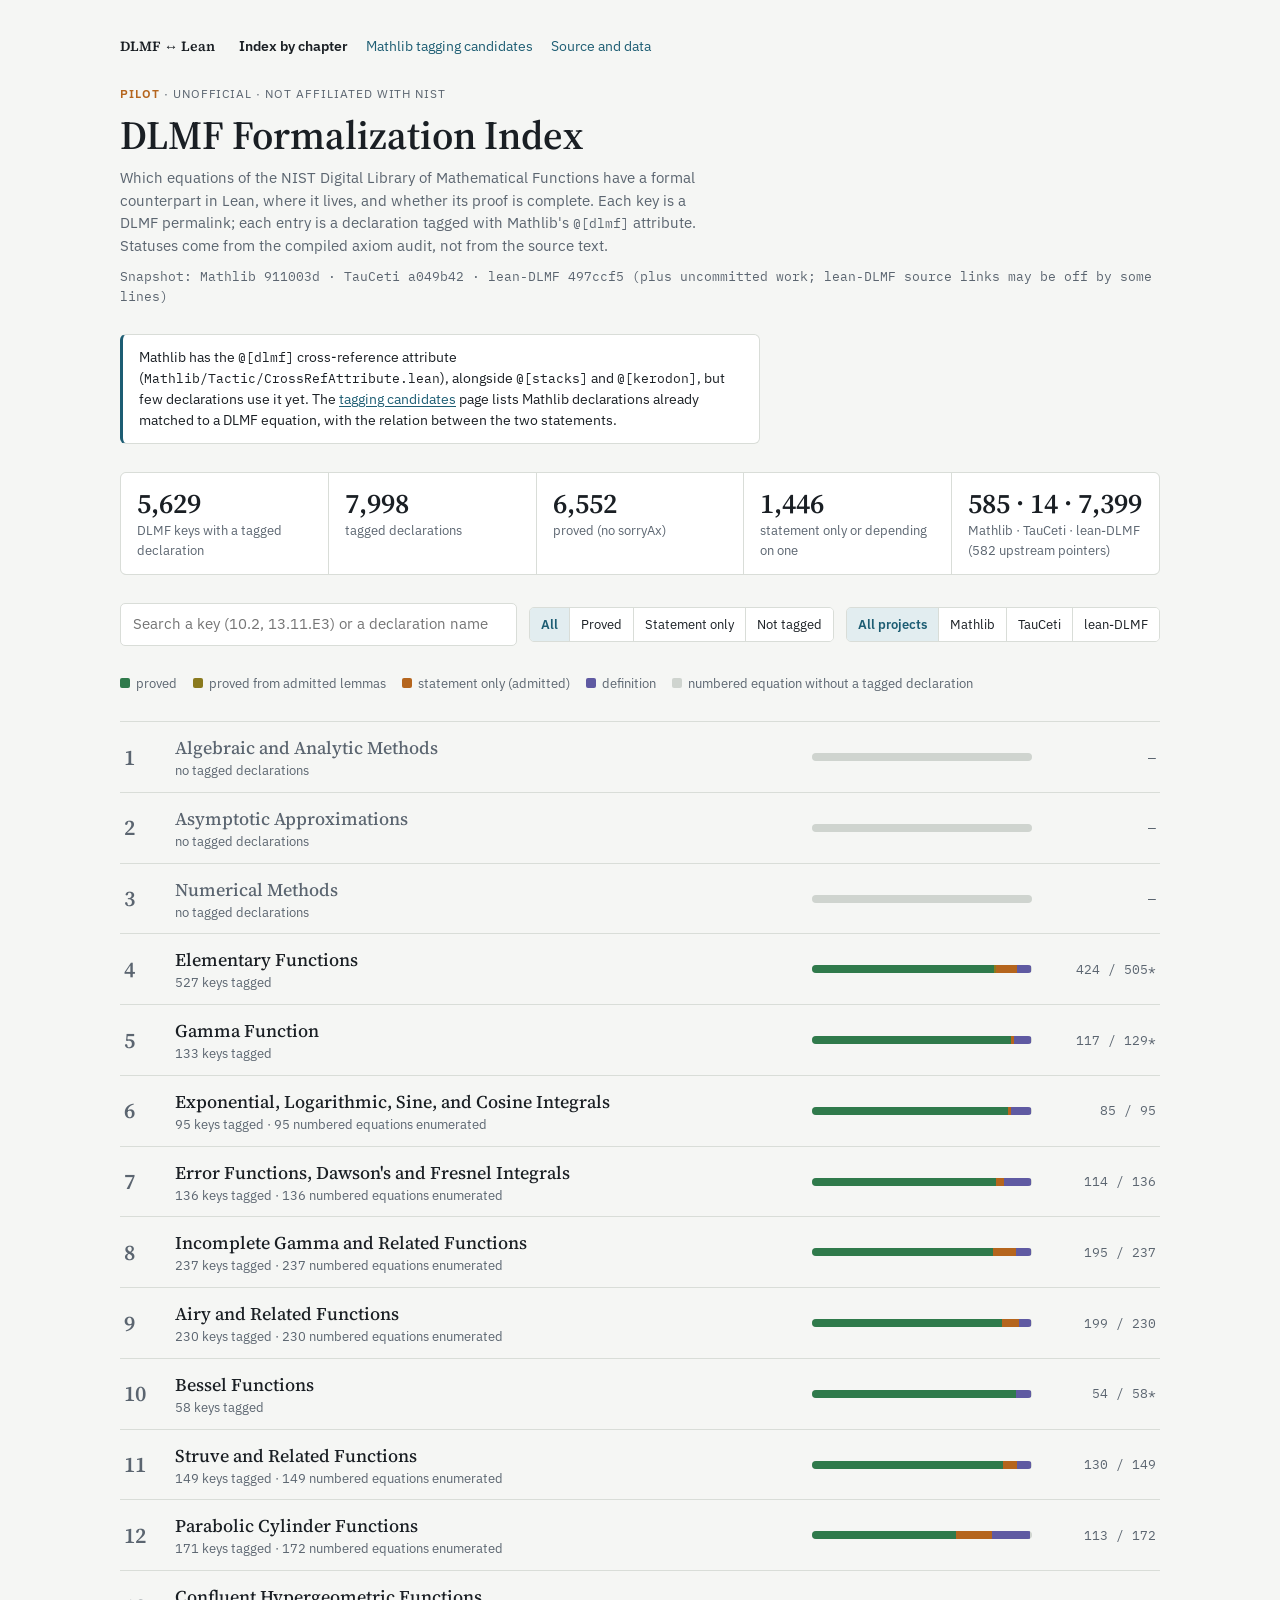
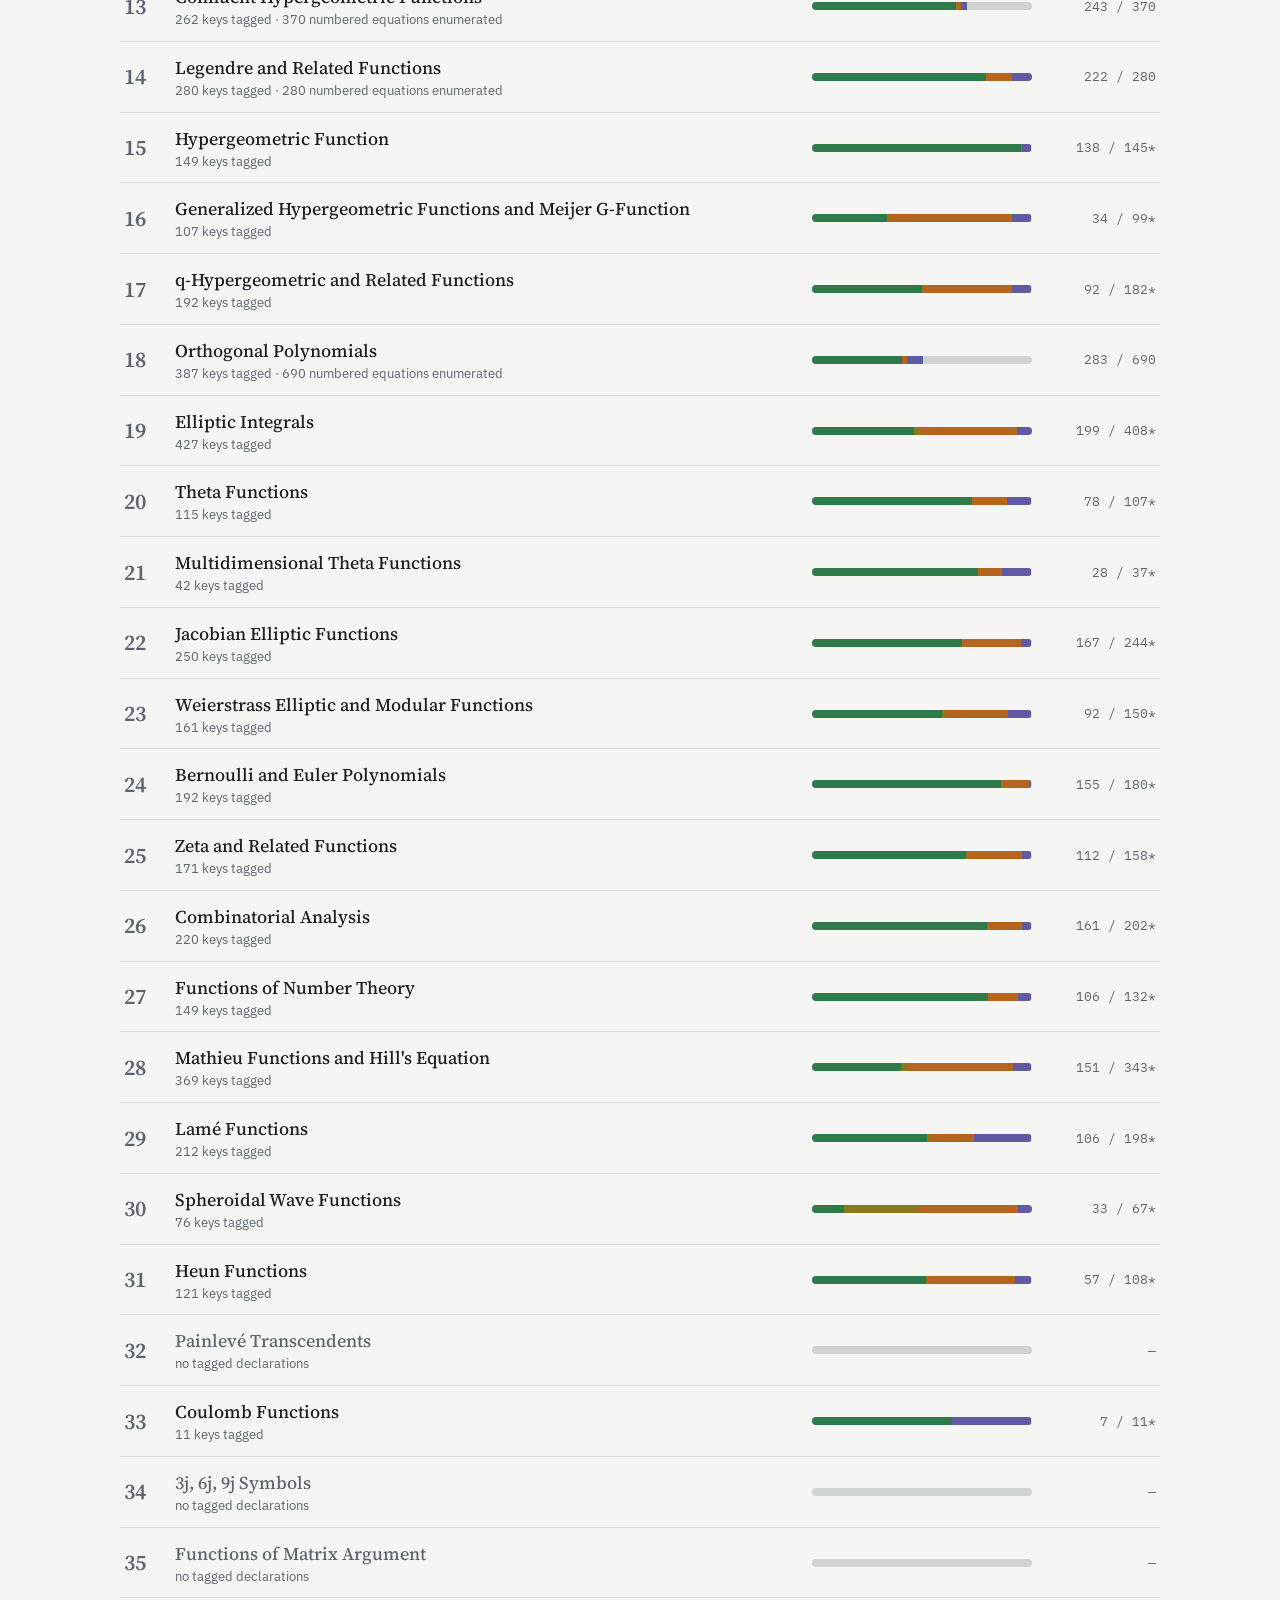
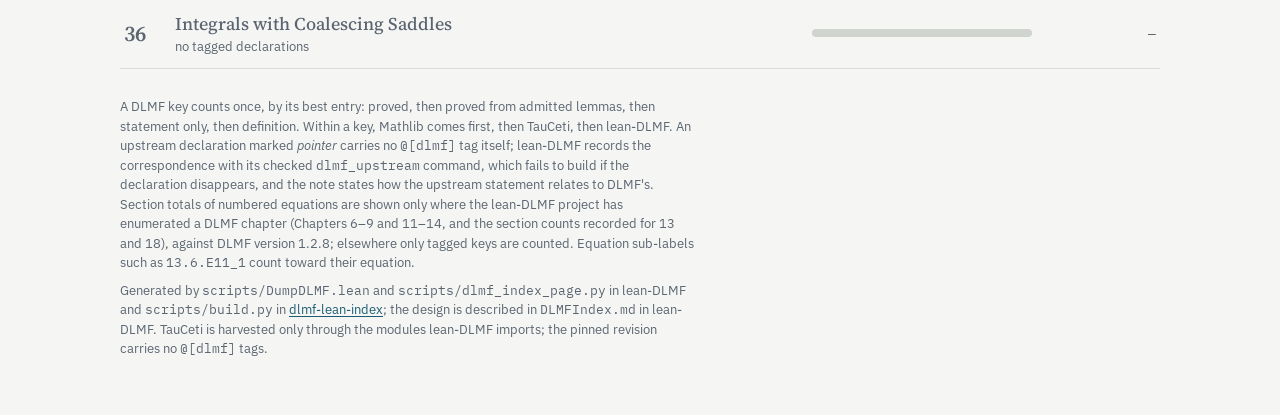
==== commit 85161a5e: "Update" ====
--- a/docs/index.html
+++ b/docs/index.html
@@ -83,7 +83,7 @@
 </div>
 
 <script>
-const D = {"meta":{"format":"dlmf-tags/1","repos":{"Mathlib":{"url":"https://github.com/leanprover-community/mathlib4","rev":"911003dd6dea5df215dff57f2717be762e11a6ca","dirty":false},"TauCeti":{"url":"https://github.com/TauCetiProject/TauCeti","rev":"5cdecf40e99d5a5ad0833afff31f5b007d68a149","dirty":false},"lean-DLMF":{"url":"https://github.com/bjbraams/lean-DLMF","rev":"8e628c047ef5c45b396df2d4b3d504790ba2f7df","dirty":true}},"summary":{"proved":2821,"pointers":178,"nonstandard":0,"entries":3073,"admitted":252},"keys":2426,"byProject":{"lean-DLMF":2876,"Mathlib":191,"TauCeti":6},"pointers":178},"projects":["Mathlib","TauCeti","lean-DLMF"],"files":["DLMF/Gamma/Multiplication.lean","Mathlib/Analysis/Complex/Trigonometric.lean","Mathlib/Analysis/SpecialFunctions/Trigonometric/DerivHyp.lean","ToMathlib/NumberTheory/BernoulliTaylor.lean","ToMathlib/Analysis/SpecialFunctions/Trigonometric/PartialFractions.lean","DLMF/Gamma/Basic.lean","DLMF/Airy/Basic.lean","DLMF/Airy/Products.lean","DLMF/Airy/ModulusPhase.lean","DLMF/Airy/Zeros.lean","DLMF/Airy/Relations.lean","DLMF/Airy/Integrals.lean","DLMF/Airy/IntegralRepresentations.lean","DLMF/Airy/Bessel.lean","DLMF/Airy/Equation.lean","DLMF/Airy/Asymptotics.lean","DLMF/Airy/Framework.lean","DLMF/Airy/Generalized.lean","DLMF/Airy/Scorer.lean","DLMF/Airy/GeneralizedContours.lean","DLMF/Airy/ScorerAsymptotics.lean","DLMF/Bailey.lean","DLMF/Bessel/Schlafli.lean","DLMF/Bessel/Modified.lean","DLMF/Bessel/Elementary.lean","DLMF/Bessel/SturmZeros.lean","DLMF/Bessel/SecondKind.lean","DLMF/Bessel/Theorems.lean","DLMF/SphericalHarmonics/BesselAddition.lean","DLMF/Bessel/Basic.lean","DLMF/Bessel/BesselIntegral.lean","DLMF/Bessel/LargeOrder.lean","DLMF/Bessel/WeberSeries.lean","DLMF/Bessel/ProductIntegral.lean","DLMF/Bessel/Generating.lean","DLMF/Bessel/Asymptotics.lean","DLMF/Bessel/KIntegrals.lean","DLMF/Bessel/KIntegralRep.lean","DLMF/Bessel/KMellin.lean","DLMF/Bessel/YIntegralRep.lean","DLMF/Bessel/YSchlafli.lean","DLMF/Bessel/Lommel.lean","DLMF/Bessel/Sonine.lean","DLMF/ExpIntegrals/Expansions.lean","DLMF/ExpIntegrals/Representations.lean","DLMF/ParabolicCylinder/Uniform.lean","DLMF/ParabolicCylinder/WeberUniform.lean","DLMF/ParabolicCylinder/Basic.lean","DLMF/Confluent/ExpIntegral.lean","DLMF/Confluent/ErrorFunctions.lean","DLMF/ErrorFunctions/BoundsAsymptotics.lean","DLMF/ExpIntegrals/Basic.lean","DLMF/ExpIntegrals/ZerosIntegrals.lean","DLMF/IncompleteGamma/BoundsFractions.lean","DLMF/ErrorFunctions/InverseGeneralized.lean","DLMF/IncompleteGamma/ZerosIntegrals.lean","DLMF/ErrorFunctions/Voigt.lean","DLMF/Confluent/Series.lean","DLMF/Confluent/Integrals.lean","DLMF/ExpIntegrals/Continuation.lean","DLMF/Confluent/Coulomb.lean","DLMF/Confluent/CoulombIrregular.lean","DLMF/Confluent/CoulombAsymptotics.lean","DLMF/ErrorFunctions/Basic.lean","DLMF/ErrorFunctions/Relations.lean","DLMF/Confluent/Recurrence.lean","DLMF/Confluent/Basic.lean","DLMF/ErrorFunctions/Series.lean","DLMF/ErrorFunctions/Integrals.lean","DLMF/IncompleteGamma/SpecialValues.lean","DLMF/IncompleteGamma/ExponentialIntegral.lean","DLMF/ErrorFunctions/Zeros.lean","DLMF/ExpIntegrals/Asymptotics.lean","DLMF/IncompleteGamma/ExpIntegralAsymptotics.lean","DLMF/IncompleteGamma/Asymptotics.lean","DLMF/Confluent/FresnelAsymptotics.lean","DLMF/IncompleteGamma/UniformAsymptotics.lean","DLMF/IncompleteGamma/SineCosine.lean","DLMF/Confluent/IncompleteGamma.lean","DLMF/Confluent/ParabolicCylinder.lean","DLMF/Confluent/KummerDecay.lean","DLMF/IncompleteGamma/Basic.lean","DLMF/ErrorFunctions/Repeated.lean","DLMF/ParabolicCylinder/Relations.lean","DLMF/IncompleteGamma/SeriesRecurrences.lean","DLMF/Confluent/BasicProperties.lean","DLMF/Confluent/Whittaker.lean","DLMF/Confluent/ContinuedFractions.lean","DLMF/Confluent/ProductsAddition.lean","DLMF/Confluent/Relations.lean","DLMF/Confluent/Asymptotics.lean","DLMF/Confluent/Zeros.lean","DLMF/Confluent/LargeASharp.lean","DLMF/Confluent/IntegralRepresentations.lean","DLMF/IncompleteGamma/Representations.lean","DLMF/ParabolicCylinder/TurningPoint.lean","DLMF/ParabolicCylinder/Weber.lean","DLMF/ParabolicCylinder/AsymptoticsZeros.lean","DLMF/ParabolicCylinder/BarnesContinuation.lean","DLMF/ParabolicCylinder/Integrals.lean","DLMF/ParabolicCylinder/Hermite.lean","DLMF/ParabolicCylinder/UniformLG2.lean","DLMF/ParabolicCylinder/UniformLG.lean","DLMF/Confluent/AsymptoticConsequences.lean","DLMF/Confluent/Continuation.lean","DLMF/Confluent/ConnectionWronskians.lean","DLMF/Elliptic/Complete.lean","DLMF/Elliptic/SpecialValues.lean","DLMF/Elliptic/ThetaAGM.lean","DLMF/Elliptic/AGM.lean","DLMF/Elliptic/Jacobi.lean","DLMF/Elliptic/ThirdKind.lean","DLMF/Elliptic/JacobiIdentities.lean","DLMF/Elliptic/Theta.lean","DLMF/Gamma/Products.lean","DLMF/Gamma/IntegralRepresentations.lean","DLMF/Gamma/ComplexBinet.lean","DLMF/Gamma/SpecialValues.lean","DLMF/Gamma/Asymptotics.lean","DLMF/Gamma/PolygammaHurwitz.lean","DLMF/Gamma/Inequalities.lean","DLMF/Gamma/BarnesG.lean","DLMF/Gamma/BetaFunction.lean","DLMF/Gamma/SeriesExpansions.lean","DLMF/Gamma/Multidimensional.lean","DLMF/Gamma/ContinuedFractions.lean","DLMF/Gamma/Integrals.lean","DLMF/Gamma/Pochhammer.lean","DLMF/Gamma/Polygamma.lean","DLMF/Gamma/QGamma.lean","DLMF/Hypergeometric/Elementary.lean","DLMF/Hypergeometric/AppellF4.lean","DLMF/Hypergeometric/DiffEq.lean","DLMF/Hypergeometric/Basic.lean","DLMF/Hypergeometric/IntegralRepresentations.lean","DLMF/Hypergeometric/EulerIntegral.lean","DLMF/Hypergeometric/Clausen.lean","DLMF/Hypergeometric/Identities.lean","DLMF/Hypergeometric/AnalyticProperties.lean","DLMF/Hypergeometric/ContinuedFractions.lean","DLMF/Hypergeometric/Contiguous.lean","DLMF/Hypergeometric/Derivatives.lean","DLMF/Hypergeometric/ConnectionFormulas.lean","DLMF/Hypergeometric/FurtherTransformations.lean","DLMF/Hypergeometric/GeneralizedCalculus.lean","DLMF/Hypergeometric/Transformations.lean","DLMF/Hypergeometric/Solutions.lean","DLMF/Hypergeometric/Riemann.lean","DLMF/Hypergeometric/Kummer.lean","DLMF/Hypergeometric/Asymptotics.lean","DLMF/Hypergeometric/LogConnectionsInvGamma.lean","DLMF/Hypergeometric/Saalschutz.lean","DLMF/Hypergeometric/LoopIntegral.lean","DLMF/Legendre/Ferrers.lean","DLMF/Legendre/Basic.lean","DLMF/Hypergeometric/GeneralizedIntegral.lean","DLMF/Hypergeometric/Generalized.lean","DLMF/Legendre/ConicalAsymptotics.lean","DLMF/Legendre/Associated.lean","DLMF/Legendre/UniformCoordinates.lean","DLMF/Legendre/Sums.lean","DLMF/Legendre/Continuation.lean","DLMF/Legendre/IntegralRepresentations.lean","DLMF/Legendre/Series.lean","DLMF/Legendre/SpecialValues.lean","DLMF/Legendre/RelatedFunctions.lean","DLMF/Legendre/IntegerTheory.lean","DLMF/Legendre/Hypergeometric.lean","DLMF/Legendre/Uniform.lean","DLMF/Legendre/AssociatedRecurrences.lean","DLMF/Legendre/Connections.lean","DLMF/Legendre/ParameterLimits.lean","DLMF/Legendre/Conical.lean","DLMF/Legendre/Harmonics.lean","DLMF/Legendre/Integrals.lean","DLMF/Legendre/Primitives.lean","DLMF/Legendre/Singularities.lean","DLMF/Legendre/Zeros.lean","DLMF/Legendre/Recurrences.lean","DLMF/Legendre/SecondKind.lean","DLMF/Legendre/Toroidal.lean","DLMF/OrthogonalPolynomials/GeneralIdentities.lean","DLMF/OrthogonalPolynomials/General.lean","DLMF/OrthogonalPolynomials/UnitCircle.lean","DLMF/OrthogonalPolynomials/HermiteFixedX.lean","DLMF/OrthogonalPolynomials/Classical.lean","DLMF/OrthogonalPolynomials/QFamilies.lean","DLMF/OrthogonalPolynomials/Associated.lean","DLMF/OrthogonalPolynomials/Hahn.lean","DLMF/OrthogonalPolynomials/ContinuedFractions.lean","DLMF/OrthogonalPolynomials/Explicit.lean","DLMF/OrthogonalPolynomials/Differential.lean","DLMF/OrthogonalPolynomials/Series.lean","DLMF/OrthogonalPolynomials/Wilson.lean","DLMF/OrthogonalPolynomials/Multivariate.lean","DLMF/OrthogonalPolynomials/BoundsZeros.lean","DLMF/OrthogonalPolynomials/Integrals.lean","DLMF/OrthogonalPolynomials/Limits.lean","DLMF/OrthogonalPolynomials/ClassicalInstances.lean","DLMF/OrthogonalPolynomials/Topics.lean","DLMF/OrthogonalPolynomials/GegenbauerSeries.lean","DLMF/OrthogonalPolynomials/Legendre.lean","DLMF/Polylog/Dilog.lean","DLMF/QSeries/Pochhammer.lean","DLMF/QSeries/Identities.lean","DLMF/Selberg/Basic.lean","DLMF/IncompleteGamma/BetaAsymptotics.lean","DLMF/Statistical/IncompleteBeta.lean","DLMF/Statistical/IncompleteGamma.lean","DLMF/IncompleteGamma/Beta.lean","DLMF/Statistical/ContinuedFraction.lean","DLMF/Struve/AngerWeber.lean","DLMF/Struve/Asymptotics.lean","DLMF/Struve/Lommel.lean","DLMF/Struve/Basic.lean","DLMF/Struve/Representations.lean","DLMF/Struve/Properties.lean","Mathlib/RingTheory/Polynomial/Chebyshev.lean","Mathlib/Analysis/SpecialFunctions/Trigonometric/Chebyshev/Basic.lean","ToMathlib/NumberTheory/EulerNumbers.lean","DLMF/Gamma/Stirling.lean","DLMF/Gamma/GaussDigamma.lean","DLMF/Gamma/Digamma.lean","DLMF/Hypergeometric/Continuation.lean","Mathlib/Analysis/SpecialFunctions/Gamma/Beta.lean","TauCeti/Analysis/SpecialFunctions/Erf.lean","Mathlib/Analysis/SpecialFunctions/Gaussian/GaussianIntegral.lean","Mathlib/Analysis/SpecialFunctions/Gamma/Basic.lean","TauCeti/Analysis/SpecialFunctions/IncompleteGamma.lean","TauCeti/Analysis/SpecialFunctions/IncompleteBeta.lean","Mathlib/Analysis/SpecialFunctions/Gamma/Digamma.lean","Mathlib/NumberTheory/Harmonic/EulerMascheroni.lean","TauCeti/Analysis/SpecialFunctions/Beta.lean","Mathlib/Analysis/SpecialFunctions/Gamma/BohrMollerup.lean","Mathlib/Analysis/SpecialFunctions/OrdinaryHypergeometric.lean","Mathlib/Analysis/SpecialFunctions/RegularizedHypergeometric.lean","Mathlib/Analysis/SpecialFunctions/Arcosh.lean","Mathlib/Analysis/SpecialFunctions/Bessel.lean","Mathlib/RingTheory/Polynomial/ShiftedLegendre.lean","Mathlib/Analysis/SpecialFunctions/ArithmeticGeometricMean.lean","Mathlib/NumberTheory/ModularForms/JacobiTheta/TwoVariable.lean","Mathlib/Analysis/SpecialFunctions/Trigonometric/Chebyshev/Orthogonality.lean","Mathlib/RingTheory/Polynomial/Hermite/Basic.lean","Mathlib/RingTheory/Polynomial/Hermite/Gaussian.lean","Mathlib/Analysis/SpecialFunctions/Trigonometric/Chebyshev/RootsExtrema.lean","Mathlib/Analysis/SpecialFunctions/Complex/Log.lean","Mathlib/Analysis/Normed/Algebra/Exponential.lean","Mathlib/Analysis/SpecialFunctions/Exponential.lean","Mathlib/Analysis/SpecialFunctions/Trigonometric/Basic.lean","Mathlib/Analysis/Complex/Exponential.lean","Mathlib/Analysis/SpecialFunctions/Pow/Complex.lean","Mathlib/Analysis/SpecialFunctions/Log/Basic.lean","Mathlib/Analysis/SpecialFunctions/Pow/Real.lean","Mathlib/NumberTheory/Bernoulli.lean","Mathlib/NumberTheory/BernoulliPolynomials.lean","Mathlib/NumberTheory/ZetaValues.lean","Mathlib/NumberTheory/LSeries/RiemannZeta.lean","Mathlib/NumberTheory/Harmonic/ZetaAsymp.lean","Mathlib/NumberTheory/EulerProduct/DirichletLSeries.lean","Mathlib/NumberTheory/LSeries/HurwitzZetaValues.lean","Mathlib/NumberTheory/LSeries/HurwitzZeta.lean"],"chapters":[{"n":1,"title":"Algebraic and Analytic Methods","sections":[]},{"n":2,"title":"Asymptotic Approximations","sections":[]},{"n":3,"title":"Numerical Methods","sections":[]},{"n":4,"title":"Elementary Functions","sections":[{"key":"4.2","title":"","count":null,"ids":["4.2.E5","4.2.E19","4.2.E20","4.2.E21","4.2.E22","4.2.E24","4.2.E28"]},{"key":"4.5","title":"","count":null,"ids":["4.5.E1","4.5.E4","4.5.E8"]},{"key":"4.8","title":"","count":null,"ids":["4.8.E2","4.8.E9","4.8.E10","4.8.E13","4.8.E14","4.8.E16"]},{"key":"4.14","title":"","count":null,"ids":["4.14.E1","4.14.E2","4.14.E3","4.14.E4","4.14.E7","4.14.E8","4.14.E9","4.14.E10"]},{"key":"4.19","title":"","count":null,"ids":["4.19.E4","4.19.E5","4.19.E6"]},{"key":"4.21","title":"","count":null,"ids":["4.21.E2","4.21.E3","4.21.E12","4.21.E24","4.21.E25","4.21.E26","4.21.E27","4.21.E28","4.21.E30","4.21.E31","4.21.E34","4.21.E37","4.21.E38"]},{"key":"4.22","title":"","count":null,"ids":["4.22.E3","4.22.E4","4.22.E5"]},{"key":"4.28","title":"","count":null,"ids":["4.28.E1","4.28.E2","4.28.E4"]},{"key":"4.34","title":"","count":null,"ids":["4.34.E1","4.34.E2"]},{"key":"4.35","title":"","count":null,"ids":["4.35.E1","4.35.E2","4.35.E11","4.35.E23","4.35.E24","4.35.E25","4.35.E26","4.35.E27","4.35.E29","4.35.E30"]}]},{"n":5,"title":"Gamma Function","sections":[{"key":"5.2","title":"","count":null,"ids":["5.2.E1","5.2.E2","5.2.E3","5.2.E4","5.2.E5","5.2.E6","5.2.E7","5.2.i"]},{"key":"5.4","title":"","count":null,"ids":["5.4.E1","5.4.E2","5.4.E3","5.4.E4","5.4.E5","5.4.E6","5.4.E11","5.4.E12","5.4.E13","5.4.E14","5.4.E15","5.4.E16","5.4.E17","5.4.E18","5.4.E19"]},{"key":"5.5","title":"","count":null,"ids":["5.5.E1","5.5.E2","5.5.E3","5.5.E4","5.5.E5","5.5.E6","5.5.E7","5.5.E8","5.5.E9","5.5.iv"]},{"key":"5.6","title":"","count":null,"ids":["5.6.E1","5.6.E2","5.6.E3","5.6.E4","5.6.E5","5.6.E6","5.6.E7","5.6.E8","5.6.E9"]},{"key":"5.7","title":"","count":null,"ids":["5.7.E1","5.7.E2","5.7.E3","5.7.E4","5.7.E5","5.7.E6","5.7.E7","5.7.E8"]},{"key":"5.8","title":"","count":null,"ids":["5.8.E1","5.8.E2","5.8.E3","5.8.E5"]},{"key":"5.9","title":"","count":null,"ids":["5.9.E1","5.9.E2_5","5.9.E3","5.9.E4","5.9.E5","5.9.E6","5.9.E7","5.9.E8","5.9.E9","5.9.E10","5.9.E10_1","5.9.E10_2","5.9.E12","5.9.E13","5.9.E14","5.9.E15","5.9.E16","5.9.E18","5.9.E19","5.9.E20"]},{"key":"5.10","title":"","count":null,"ids":["5.10.E1"]},{"key":"5.11","title":"","count":null,"ids":["5.11.E1","5.11.E2","5.11.E3","5.11.E4","5.11.E7","5.11.E9","5.11.E12","5.11.E13","5.11.E15","5.11.E19"]},{"key":"5.12","title":"","count":null,"ids":["5.12.E1","5.12.E2","5.12.E3","5.12.E4","5.12.E5","5.12.E6","5.12.E7","5.12.E8"]},{"key":"5.13","title":"","count":null,"ids":["5.13.E1","5.13.E2","5.13.E3","5.13.E4","5.13.E5"]},{"key":"5.14","title":"","count":null,"ids":["5.14.E1","5.14.E2","5.14.E3","5.14.E4","5.14.E5","5.14.E6","5.14.E7"]},{"key":"5.15","title":"","count":null,"ids":["5.15.E1","5.15.E2","5.15.E3","5.15.E4","5.15.E5","5.15.E6","5.15.E7","5.15.E8","5.15.E9"]},{"key":"5.16","title":"","count":null,"ids":["5.16.E1","5.16.E2"]},{"key":"5.17","title":"","count":null,"ids":["5.17.E1","5.17.E2","5.17.E3","5.17.E4","5.17.E5","5.17.E6","5.17.E7"]},{"key":"5.18","title":"","count":null,"ids":["5.18.E2","5.18.E4","5.18.E5","5.18.E6","5.18.E7","5.18.E8","5.18.E9","5.18.E10","5.18.E11","5.18.E12"]}]},{"n":6,"title":"Exponential, Logarithmic, Sine, and Cosine Integrals","sections":[{"key":"6.2","title":"","count":21,"ids":["6.2.E1","6.2.E2","6.2.E3","6.2.E4","6.2.E5","6.2.E6","6.2.E7","6.2.E8","6.2.E9","6.2.E10","6.2.E11","6.2.E12","6.2.E13","6.2.E14","6.2.E15","6.2.E16","6.2.E17","6.2.E18","6.2.E19","6.2.E20","6.2.E21"]},{"key":"6.4","title":"","count":7,"ids":["6.4.E1","6.4.E2","6.4.E3","6.4.E4","6.4.E5","6.4.E6","6.4.E7"]},{"key":"6.5","title":"","count":7,"ids":["6.5.E1","6.5.E2","6.5.E3","6.5.E4","6.5.E5","6.5.E6","6.5.E7"]},{"key":"6.6","title":"","count":6,"ids":["6.6.E1","6.6.E2","6.6.E3","6.6.E4","6.6.E5","6.6.E6"]},{"key":"6.7","title":"","count":16,"ids":["6.7.E1","6.7.E2","6.7.E3","6.7.E4","6.7.E5","6.7.E6","6.7.E7","6.7.E8","6.7.E9","6.7.E10","6.7.E11","6.7.E12","6.7.E13","6.7.E14","6.7.E15","6.7.E16"]},{"key":"6.8","title":"","count":3,"ids":["6.8.E1","6.8.E2","6.8.E3"]},{"key":"6.9","title":"","count":1,"ids":["6.9.E1"]},{"key":"6.10","title":"","count":8,"ids":["6.10.E1","6.10.E2","6.10.E3","6.10.E4","6.10.E5","6.10.E6","6.10.E7","6.10.E8"]},{"key":"6.11","title":"","count":3,"ids":["6.11.E1","6.11.E2","6.11.E3"]},{"key":"6.12","title":"","count":8,"ids":["6.12.E1","6.12.E2","6.12.E3","6.12.E4","6.12.E5","6.12.E6","6.12.E7","6.12.E8"]},{"key":"6.13","title":"","count":2,"ids":["6.13.E1","6.13.E2"]},{"key":"6.14","title":"","count":7,"ids":["6.14.E1","6.14.E2","6.14.E3","6.14.E4","6.14.E5","6.14.E6","6.14.E7"]},{"key":"6.15","title":"","count":4,"ids":["6.15.E1","6.15.E2","6.15.E3","6.15.E4"]},{"key":"6.18","title":"","count":2,"ids":["6.18.E1","6.18.E2"]}]},{"n":7,"title":"Error Functions, Dawson's and Fresnel Integrals","sections":[{"key":"7.2","title":"","count":12,"ids":["7.2.E1","7.2.E2","7.2.E3","7.2.E4","7.2.E5","7.2.E6","7.2.E7","7.2.E8","7.2.E9","7.2.E10","7.2.E11","7.2.E12"]},{"key":"7.4","title":"","count":8,"ids":["7.4.E1","7.4.E2","7.4.E3","7.4.E4","7.4.E5","7.4.E6","7.4.E7","7.4.E8"]},{"key":"7.5","title":"","count":13,"ids":["7.5.E1","7.5.E2","7.5.E3","7.5.E4","7.5.E5","7.5.E6","7.5.E7","7.5.E8","7.5.E9","7.5.E10","7.5.E11","7.5.E12","7.5.E13"]},{"key":"7.6","title":"","count":11,"ids":["7.6.E1","7.6.E2","7.6.E3","7.6.E4","7.6.E5","7.6.E6","7.6.E7","7.6.E8","7.6.E9","7.6.E10","7.6.E11"]},{"key":"7.7","title":"","count":16,"ids":["7.7.E1","7.7.E2","7.7.E3","7.7.E4","7.7.E5","7.7.E6","7.7.E7","7.7.E8","7.7.E9","7.7.E10","7.7.E11","7.7.E12","7.7.E13","7.7.E14","7.7.E15","7.7.E16"]},{"key":"7.8","title":"","count":8,"ids":["7.8.E1","7.8.E2","7.8.E3","7.8.E4","7.8.E5","7.8.E6","7.8.E7","7.8.E8"]},{"key":"7.9","title":"","count":3,"ids":["7.9.E1","7.9.E2","7.9.E3"]},{"key":"7.10","title":"","count":4,"ids":["7.10.E1","7.10.E2","7.10.E3","7.10.E4"]},{"key":"7.11","title":"","count":8,"ids":["7.11.E1","7.11.E2","7.11.E3","7.11.E4","7.11.E5","7.11.E6","7.11.E7","7.11.E8"]},{"key":"7.12","title":"","count":7,"ids":["7.12.E1","7.12.E2","7.12.E3","7.12.E4","7.12.E5","7.12.E6","7.12.E7"]},{"key":"7.13","title":"","count":7,"ids":["7.13.E1","7.13.E2","7.13.E3","7.13.E4","7.13.E5","7.13.E6","7.13.E7"]},{"key":"7.14","title":"","count":8,"ids":["7.14.E1","7.14.E2","7.14.E3","7.14.E4","7.14.E5","7.14.E6","7.14.E7","7.14.E8"]},{"key":"7.17","title":"","count":6,"ids":["7.17.E1","7.17.E2","7.17.E3","7.17.E4","7.17.E5","7.17.E6"]},{"key":"7.18","title":"","count":14,"ids":["7.18.E1","7.18.E2","7.18.E3","7.18.E4","7.18.E5","7.18.E6","7.18.E7","7.18.E8","7.18.E9","7.18.E10","7.18.E11","7.18.E12","7.18.E13","7.18.E14"]},{"key":"7.19","title":"","count":11,"ids":["7.19.E1","7.19.E2","7.19.E3","7.19.E4","7.19.E5","7.19.E6","7.19.E7","7.19.E8","7.19.E9","7.19.E10","7.19.E11"]}]},{"n":8,"title":"Incomplete Gamma and Related Functions","sections":[{"key":"8.2","title":"","count":14,"ids":["8.2.E1","8.2.E2","8.2.E3","8.2.E4","8.2.E5","8.2.E6","8.2.E7","8.2.E8","8.2.E9","8.2.E10","8.2.E11","8.2.E12","8.2.E13","8.2.E14"]},{"key":"8.4","title":"","count":15,"ids":["8.4.E1","8.4.E2","8.4.E3","8.4.E4","8.4.E5","8.4.E6","8.4.E7","8.4.E8","8.4.E9","8.4.E10","8.4.E11","8.4.E12","8.4.E13","8.4.E14","8.4.E15"]},{"key":"8.5","title":"","count":5,"ids":["8.5.E1","8.5.E2","8.5.E3","8.5.E4","8.5.E5"]},{"key":"8.6","title":"","count":12,"ids":["8.6.E1","8.6.E2","8.6.E3","8.6.E4","8.6.E5","8.6.E6","8.6.E7","8.6.E8","8.6.E9","8.6.E10","8.6.E11","8.6.E12"]},{"key":"8.7","title":"","count":6,"ids":["8.7.E1","8.7.E2","8.7.E3","8.7.E4","8.7.E5","8.7.E6"]},{"key":"8.8","title":"","count":19,"ids":["8.8.E1","8.8.E2","8.8.E3","8.8.E4","8.8.E5","8.8.E6","8.8.E7","8.8.E8","8.8.E9","8.8.E10","8.8.E11","8.8.E12","8.8.E13","8.8.E14","8.8.E15","8.8.E16","8.8.E17","8.8.E18","8.8.E19"]},{"key":"8.9","title":"","count":2,"ids":["8.9.E1","8.9.E2"]},{"key":"8.10","title":"","count":13,"ids":["8.10.E1","8.10.E2","8.10.E3","8.10.E4","8.10.E5","8.10.E6","8.10.E7","8.10.E8","8.10.E9","8.10.E10","8.10.E11","8.10.E12","8.10.E13"]},{"key":"8.11","title":"","count":19,"ids":["8.11.E1","8.11.E2","8.11.E3","8.11.E4","8.11.E5","8.11.E6","8.11.E7","8.11.E8","8.11.E9","8.11.E10","8.11.E11","8.11.E12","8.11.E13","8.11.E14","8.11.E15","8.11.E16","8.11.E17","8.11.E18","8.11.E19"]},{"key":"8.12","title":"","count":22,"ids":["8.12.E1","8.12.E2","8.12.E3","8.12.E4","8.12.E5","8.12.E6","8.12.E7","8.12.E8","8.12.E9","8.12.E10","8.12.E11","8.12.E12","8.12.E13","8.12.E14","8.12.E15","8.12.E16","8.12.E17","8.12.E18","8.12.E19","8.12.E20","8.12.E21","8.12.E22"]},{"key":"8.13","title":"","count":1,"ids":["8.13.E1"]},{"key":"8.14","title":"","count":6,"ids":["8.14.E1","8.14.E2","8.14.E3","8.14.E4","8.14.E5","8.14.E6"]},{"key":"8.15","title":"","count":2,"ids":["8.15.E1","8.15.E2"]},{"key":"8.17","title":"","count":24,"ids":["8.17.E1","8.17.E2","8.17.E3","8.17.E4","8.17.E5","8.17.E6","8.17.E7","8.17.E8","8.17.E9","8.17.E10","8.17.E11","8.17.E12","8.17.E13","8.17.E14","8.17.E15","8.17.E16","8.17.E17","8.17.E18","8.17.E19","8.17.E20","8.17.E21","8.17.E22","8.17.E23","8.17.E24"]},{"key":"8.18","title":"","count":17,"ids":["8.18.E1","8.18.E2","8.18.E3","8.18.E4","8.18.E5","8.18.E6","8.18.E7","8.18.E8","8.18.E9","8.18.E10","8.18.E11","8.18.E12","8.18.E14","8.18.E15","8.18.E16","8.18.E17","8.18.E18"]},{"key":"8.19","title":"","count":27,"ids":["8.19.E1","8.19.E2","8.19.E3","8.19.E4","8.19.E5","8.19.E6","8.19.E7","8.19.E8","8.19.E9","8.19.E10","8.19.E11","8.19.E12","8.19.E13","8.19.E14","8.19.E15","8.19.E16","8.19.E17","8.19.E18","8.19.E19","8.19.E20","8.19.E21","8.19.E22","8.19.E23","8.19.E24","8.19.E25","8.19.E26","8.19.E27"]},{"key":"8.20","title":"","count":6,"ids":["8.20.E1","8.20.E2","8.20.E3","8.20.E4","8.20.E5","8.20.E6"]},{"key":"8.21","title":"","count":27,"ids":["8.21.E1","8.21.E2","8.21.E3","8.21.E4","8.21.E5","8.21.E6","8.21.E7","8.21.E8","8.21.E9","8.21.E10","8.21.E11","8.21.E12","8.21.E13","8.21.E14","8.21.E15","8.21.E16","8.21.E17","8.21.E18","8.21.E19","8.21.E20","8.21.E21","8.21.E22","8.21.E23","8.21.E24","8.21.E25","8.21.E26","8.21.E27"]}]},{"n":9,"title":"Airy and Related Functions","sections":[{"key":"9.2","title":"Differential equation and connection formulas","count":16,"ids":["9.2.E1","9.2.E2","9.2.E3","9.2.E4","9.2.E5","9.2.E6","9.2.E7","9.2.E8","9.2.E9","9.2.E10","9.2.E11","9.2.E12","9.2.E13","9.2.E14","9.2.E15","9.2.E16"]},{"key":"9.4","title":"Maclaurin series","count":4,"ids":["9.4.E1","9.4.E2","9.4.E3","9.4.E4"]},{"key":"9.5","title":"Integral representations","count":8,"ids":["9.5.E1","9.5.E2","9.5.E3","9.5.E4","9.5.E5","9.5.E6","9.5.E7","9.5.E8"]},{"key":"9.6","title":"Relations to other functions","count":26,"ids":["9.6.E1","9.6.E2","9.6.E3","9.6.E4","9.6.E5","9.6.E6","9.6.E7","9.6.E8","9.6.E9","9.6.E10","9.6.E11","9.6.E12","9.6.E13","9.6.E14","9.6.E15","9.6.E16","9.6.E17","9.6.E18","9.6.E19","9.6.E20","9.6.E21","9.6.E22","9.6.E23","9.6.E24","9.6.E25","9.6.E26"]},{"key":"9.7","title":"Asymptotic expansions and error bounds","count":23,"ids":["9.7.E1","9.7.E2","9.7.E3","9.7.E4","9.7.E5","9.7.E6","9.7.E7","9.7.E8","9.7.E9","9.7.E10","9.7.E11","9.7.E12","9.7.E13","9.7.E14","9.7.E15","9.7.E16","9.7.E17","9.7.E18","9.7.E19","9.7.E20","9.7.E21","9.7.E22","9.7.E23"]},{"key":"9.8","title":"Modulus and phase","count":23,"ids":["9.8.E1","9.8.E2","9.8.E3","9.8.E4","9.8.E5","9.8.E6","9.8.E7","9.8.E8","9.8.E9","9.8.E10","9.8.E11","9.8.E12","9.8.E13","9.8.E14","9.8.E15","9.8.E16","9.8.E17","9.8.E18","9.8.E19","9.8.E20","9.8.E21","9.8.E22","9.8.E23"]},{"key":"9.9","title":"Zeros","count":21,"ids":["9.9.E1","9.9.E2","9.9.E3","9.9.E4","9.9.E5","9.9.E6","9.9.E7","9.9.E8","9.9.E9","9.9.E10","9.9.E11","9.9.E12","9.9.E13","9.9.E14","9.9.E15","9.9.E16","9.9.E17","9.9.E18","9.9.E19","9.9.E20","9.9.E21"]},{"key":"9.10","title":"Integrals","count":22,"ids":["9.10.E1","9.10.E2","9.10.E3","9.10.E4","9.10.E5","9.10.E6","9.10.E7","9.10.E8","9.10.E9","9.10.E10","9.10.E11","9.10.E12","9.10.E13","9.10.E14","9.10.E15","9.10.E16","9.10.E17","9.10.E18","9.10.E19","9.10.E20","9.10.E21","9.10.E22"]},{"key":"9.11","title":"Products","count":19,"ids":["9.11.E1","9.11.E2","9.11.E3","9.11.E4","9.11.E5","9.11.E6","9.11.E7","9.11.E8","9.11.E9","9.11.E10","9.11.E11","9.11.E12","9.11.E13","9.11.E14","9.11.E15","9.11.E16","9.11.E17","9.11.E18","9.11.E19"]},{"key":"9.12","title":"Scorer functions","count":31,"ids":["9.12.E1","9.12.E2","9.12.E3","9.12.E4","9.12.E5","9.12.E6","9.12.E7","9.12.E8","9.12.E9","9.12.E10","9.12.E11","9.12.E12","9.12.E13","9.12.E14","9.12.E15","9.12.E16","9.12.E17","9.12.E18","9.12.E19","9.12.E20","9.12.E21","9.12.E22","9.12.E23","9.12.E24","9.12.E25","9.12.E26","9.12.E27","9.12.E28","9.12.E29","9.12.E30","9.12.E31"]},{"key":"9.13","title":"Generalized Airy functions","count":37,"ids":["9.13.E1","9.13.E2","9.13.E3","9.13.E4","9.13.E5","9.13.E6","9.13.E7","9.13.E8","9.13.E9","9.13.E10","9.13.E11","9.13.E12","9.13.E13","9.13.E14","9.13.E15","9.13.E16","9.13.E17","9.13.E18","9.13.E19","9.13.E20","9.13.E21","9.13.E22","9.13.E23","9.13.E24","9.13.E25","9.13.E26","9.13.E27","9.13.E28","9.13.E29","9.13.E30","9.13.E31","9.13.E32","9.13.E33","9.13.E34","9.13.E35","9.13.E36","9.13.E37"]}]},{"n":10,"title":"Bessel Functions","sections":[{"key":"10.2","title":"","count":null,"ids":["10.2.E1","10.2.E2","10.2.E3","10.2.E4","10.2.E5"]},{"key":"10.4","title":"","count":null,"ids":["10.4.E1","10.4.E3","10.4.E6"]},{"key":"10.5","title":"","count":null,"ids":["10.5.E1","10.5.E2","10.5.E5"]},{"key":"10.6","title":"","count":null,"ids":["10.6.E1","10.6.E6"]},{"key":"10.7","title":"","count":null,"ids":["10.7.E8"]},{"key":"10.8","title":"","count":null,"ids":["10.8.E1","10.8.E2","10.8.E3"]},{"key":"10.9","title":"","count":null,"ids":["10.9.E1","10.9.E2","10.9.E4","10.9.E5","10.9.E6","10.9.E7","10.9.E26"]},{"key":"10.11","title":"","count":null,"ids":["10.11.E1"]},{"key":"10.12","title":"","count":null,"ids":["10.12.E1","10.12.E2","10.12.E3"]},{"key":"10.14","title":"","count":null,"ids":["10.14.E1"]},{"key":"10.16","title":"","count":null,"ids":["10.16.E1","10.16.E5"]},{"key":"10.17","title":"","count":null,"ids":["10.17.E5"]},{"key":"10.19","title":"","count":null,"ids":["10.19.E1"]},{"key":"10.22","title":"","count":null,"ids":["10.22.E5","10.22.E37","10.22.E51"]},{"key":"10.23","title":"","count":null,"ids":["10.23.E3","10.23.E8"]},{"key":"10.25","title":"","count":null,"ids":["10.25.E1","10.25.E2"]},{"key":"10.27","title":"","count":null,"ids":["10.27.E1","10.27.E3","10.27.E4","10.27.E6","10.27.E8"]},{"key":"10.28","title":"","count":null,"ids":["10.28.E1","10.28.E2"]},{"key":"10.29","title":"","count":null,"ids":["10.29.E1","10.29.E2"]},{"key":"10.32","title":"","count":null,"ids":["10.32.E2","10.32.E8","10.32.E9","10.32.E10"]},{"key":"10.35","title":"","count":null,"ids":["10.35.E1","10.35.E3"]},{"key":"10.40","title":"","count":null,"ids":["10.40.E1","10.40.E2"]},{"key":"10.43","title":"","count":null,"ids":["10.43.E19"]}]},{"n":11,"title":"Struve and Related Functions","sections":[{"key":"11.2","title":"Definitions","count":17,"ids":["11.2.E1","11.2.E2","11.2.E3","11.2.E4","11.2.E5","11.2.E6","11.2.E7","11.2.E8","11.2.E9","11.2.E10","11.2.E11","11.2.E12","11.2.E13","11.2.E14","11.2.E15","11.2.E16","11.2.E17"]},{"key":"11.4","title":"Basic Properties","count":33,"ids":["11.4.E1","11.4.E2","11.4.E3","11.4.E4","11.4.E5","11.4.E6","11.4.E7","11.4.E8","11.4.E9","11.4.E10","11.4.E11","11.4.E12","11.4.E13","11.4.E14","11.4.E15","11.4.E16","11.4.E17","11.4.E18","11.4.E19","11.4.E20","11.4.E21","11.4.E22","11.4.E23","11.4.E24","11.4.E25","11.4.E26","11.4.E27","11.4.E28","11.4.E29","11.4.E30","11.4.E31","11.4.E32","11.4.E33"]},{"key":"11.5","title":"Integral Representations","count":9,"ids":["11.5.E1","11.5.E2","11.5.E3","11.5.E4","11.5.E5","11.5.E6","11.5.E7","11.5.E8","11.5.E9"]},{"key":"11.6","title":"Asymptotic Expansions","count":9,"ids":["11.6.E1","11.6.E2","11.6.E3","11.6.E4","11.6.E5","11.6.E6","11.6.E7","11.6.E8","11.6.E9"]},{"key":"11.7","title":"Integrals and Sums","count":16,"ids":["11.7.E1","11.7.E2","11.7.E3","11.7.E4","11.7.E5","11.7.E6","11.7.E7","11.7.E8","11.7.E9","11.7.E10","11.7.E11","11.7.E12","11.7.E13","11.7.E14","11.7.E15","11.7.E16"]},{"key":"11.9","title":"Lommel Functions","count":9,"ids":["11.9.E1","11.9.E2","11.9.E3","11.9.E4","11.9.E5","11.9.E6","11.9.E7","11.9.E8","11.9.E9"]},{"key":"11.10","title":"Anger–Weber Functions","count":37,"ids":["11.10.E1","11.10.E2","11.10.E3","11.10.E4","11.10.E5","11.10.E6","11.10.E7","11.10.E8","11.10.E9","11.10.E10","11.10.E11","11.10.E12","11.10.E13","11.10.E14","11.10.E15","11.10.E16","11.10.E17","11.10.E18","11.10.E19","11.10.E20","11.10.E21","11.10.E22","11.10.E23","11.10.E24","11.10.E25","11.10.E26","11.10.E27","11.10.E28","11.10.E29","11.10.E30","11.10.E31","11.10.E32","11.10.E33","11.10.E34","11.10.E35","11.10.E36","11.10.E37"]},{"key":"11.11","title":"Asymptotic Expansions of Anger–Weber Functions","count":19,"ids":["11.11.E1","11.11.E2","11.11.E3","11.11.E4","11.11.E5","11.11.E6","11.11.E7","11.11.E8","11.11.E9","11.11.E10","11.11.E11","11.11.E12","11.11.E13","11.11.E14","11.11.E15","11.11.E16","11.11.E17","11.11.E18","11.11.E19"]}]},{"n":12,"title":"Parabolic Cylinder Functions","sections":[{"key":"12.2","title":"Differential Equations","count":23,"ids":["12.2.E1","12.2.E2","12.2.E3","12.2.E4","12.2.E5","12.2.E6","12.2.E7","12.2.E8","12.2.E9","12.2.E10","12.2.E11","12.2.E12","12.2.E13","12.2.E14","12.2.E15","12.2.E16","12.2.E17","12.2.E18","12.2.E19","12.2.E20","12.2.E21","12.2.E22","12.2.E23"]},{"key":"12.4","title":"Power-Series Expansions","count":6,"ids":["12.4.E1","12.4.E2","12.4.E3","12.4.E4","12.4.E5","12.4.E6"]},{"key":"12.5","title":"Integral Representations","count":9,"ids":["12.5.E1","12.5.E2","12.5.E3","12.5.E4","12.5.E5","12.5.E6","12.5.E7","12.5.E8","12.5.E9"]},{"key":"12.7","title":"Relations to Other Functions","count":14,"ids":["12.7.E1","12.7.E2","12.7.E3","12.7.E4","12.7.E5","12.7.E6","12.7.E7","12.7.E8","12.7.E9","12.7.E10","12.7.E11","12.7.E12","12.7.E13","12.7.E14"]},{"key":"12.8","title":"Recurrence Relations and Derivatives","count":12,"ids":["12.8.E1","12.8.E2","12.8.E3","12.8.E4","12.8.E5","12.8.E6","12.8.E7","12.8.E8","12.8.E9","12.8.E10","12.8.E11","12.8.E12"]},{"key":"12.9","title":"Asymptotic Expansions for Large Variable","count":4,"ids":["12.9.E1","12.9.E2","12.9.E3","12.9.E4"]},{"key":"12.10","title":"Uniform Asymptotic Expansions for Large Parameter","count":46,"ids":["12.10.E1","12.10.E2","12.10.E3","12.10.E4","12.10.E5","12.10.E6","12.10.E7","12.10.E8","12.10.E9","12.10.E10","12.10.E11","12.10.E12","12.10.E13","12.10.E14","12.10.E15","12.10.E16","12.10.E17","12.10.E18","12.10.E19","12.10.E20","12.10.E21","12.10.E22","12.10.E23","12.10.E24","12.10.E25","12.10.E26","12.10.E27","12.10.E28","12.10.E29","12.10.E30","12.10.E31","12.10.E32","12.10.E33","12.10.E34","12.10.E35","12.10.E36","12.10.E37","12.10.E38","12.10.E39","12.10.E40","12.10.E41","12.10.E42","12.10.E43","12.10.E44","12.10.E45","12.10.E46"]},{"key":"12.11","title":"Zeros","count":9,"ids":["12.11.E1","12.11.E2","12.11.E3","12.11.E4","12.11.E5","12.11.E6","12.11.E7","12.11.E8","12.11.E9"]},{"key":"12.12","title":"Integrals","count":4,"ids":["12.12.E1","12.12.E2","12.12.E3","12.12.E4"]},{"key":"12.13","title":"Sums","count":6,"ids":["12.13.E1","12.13.E2","12.13.E3","12.13.E4","12.13.E5","12.13.E6"]},{"key":"12.14","title":"The Function 𝑊","count":38,"ids":["12.14.E1","12.14.E2","12.14.E3","12.14.E4","12.14.E5","12.14.E6","12.14.E7","12.14.E8","12.14.E9","12.14.E10","12.14.E11","12.14.E12","12.14.E13","12.14.E14","12.14.E15","12.14.E16","12.14.E17","12.14.E18","12.14.E19","12.14.E20","12.14.E21","12.14.E22","12.14.E23","12.14.E24","12.14.E25","12.14.E26","12.14.E27","12.14.E28","12.14.E29","12.14.E30","12.14.E31","12.14.E32","12.14.E33","12.14.E34","12.14.E35","12.14.E36","12.14.E37","12.14.E38"]},{"key":"12.15","title":"Generalized Parabolic Cylinder Functions","count":1,"ids":["12.15.E1"]}]},{"n":13,"title":"Confluent Hypergeometric Functions","sections":[{"key":"13.2","title":"","count":44,"ids":["13.2.E1","13.2.E2","13.2.E3","13.2.E4","13.2.E5","13.2.E6","13.2.E7","13.2.E8","13.2.E9","13.2.E10","13.2.E11","13.2.E12","13.2.E13","13.2.E14","13.2.E15","13.2.E16","13.2.E17","13.2.E18","13.2.E19","13.2.E20","13.2.E21","13.2.E22","13.2.E23","13.2.E24","13.2.E25","13.2.E26","13.2.E33","13.2.E34","13.2.E35","13.2.E36","13.2.E37","13.2.E38","13.2.E39","13.2.E40","13.2.E41","13.2.E42","13.2.E43","13.2.E44"]},{"key":"13.3","title":"","count":29,"ids":["13.3.E1","13.3.E2","13.3.E3","13.3.E4","13.3.E5","13.3.E6","13.3.E7","13.3.E8","13.3.E9","13.3.E10","13.3.E11","13.3.E12","13.3.E13","13.3.E14","13.3.E15","13.3.E16","13.3.E17","13.3.E18","13.3.E19","13.3.E20","13.3.E21","13.3.E22","13.3.E23","13.3.E24","13.3.E25","13.3.E26","13.3.E27","13.3.E28","13.3.E29"]},{"key":"13.4","title":"","count":18,"ids":["13.4.E1","13.4.E2","13.4.E3","13.4.E4","13.4.E5","13.4.E6","13.4.E7","13.4.E8","13.4.E16","13.4.E17","13.4.E18"]},{"key":"13.5","title":"","count":4,"ids":["13.5.E1","13.5.E2","13.5.E3","13.5.E4"]},{"key":"13.6","title":"","count":23,"ids":["13.6.E1","13.6.E2","13.6.E3","13.6.E4","13.6.E5","13.6.E6","13.6.E7","13.6.E8","13.6.E9","13.6.E10","13.6.E11_1","13.6.E11_2","13.6.E16","13.6.E17","13.6.E18","13.6.E19","13.6.E20","13.6.E21"]},{"key":"13.7","title":"","count":13,"ids":["13.7.E1","13.7.E2","13.7.E3","13.7.E4"]},{"key":"13.8","title":"","count":18,"ids":["13.8.E1","13.8.E2","13.8.E3","13.8.E6","13.8.E7","13.8.E9","13.8.E10","13.8.E17","13.8.E18"]},{"key":"13.9","title":"","count":16,"ids":["13.9.E1","13.9.E2","13.9.E3","13.9.E4","13.9.E5","13.9.E6","13.9.E7","13.9.E9","13.9.E10","13.9.E11","13.9.E12","13.9.E13","13.9.E14","13.9.E15","13.9.E16"]},{"key":"13.10","title":"","count":16,"ids":["13.10.E1","13.10.E2","13.10.E3","13.10.E4","13.10.E5","13.10.E6","13.10.E7","13.10.E10","13.10.E11","13.10.E12","13.10.E13","13.10.E14","13.10.E15","13.10.E16"]},{"key":"13.11","title":"","count":4,"ids":["13.11.E1","13.11.E2","13.11.E3","13.11.E4"]},{"key":"13.12","title":"","count":1,"ids":["13.12.E1"]},{"key":"13.13","title":"","count":12,"ids":["13.13.E1","13.13.E2","13.13.E3","13.13.E4","13.13.E5","13.13.E6","13.13.E7","13.13.E8","13.13.E9","13.13.E10","13.13.E11","13.13.E12"]},{"key":"13.14","title":"","count":35,"ids":["13.14.E1","13.14.E2","13.14.E3","13.14.E4","13.14.E5","13.14.E7","13.14.E10","13.14.E11","13.14.E12","13.14.E14","13.14.E20","13.14.E21","13.14.E25","13.14.E26","13.14.E27","13.14.E28","13.14.E30","13.14.E31","13.14.E32","13.14.E33","13.14.E34","13.14.E35"]},{"key":"13.15","title":"","count":26,"ids":["13.15.E1","13.15.E2","13.15.E3","13.15.E4","13.15.E5","13.15.E6","13.15.E7","13.15.E8","13.15.E9","13.15.E10","13.15.E11","13.15.E12","13.15.E13","13.15.E14","13.15.E15","13.15.E16","13.15.E17","13.15.E18","13.15.E19","13.15.E20","13.15.E21","13.15.E22","13.15.E23","13.15.E24","13.15.E25","13.15.E26"]},{"key":"13.16","title":"","count":12,"ids":["13.16.E1","13.16.E2","13.16.E3","13.16.E4","13.16.E5","13.16.E6","13.16.E8","13.16.E9","13.16.E11","13.16.E12"]},{"key":"13.17","title":"","count":4,"ids":["13.17.E1","13.17.E2","13.17.E3","13.17.E4"]},{"key":"13.18","title":"","count":17,"ids":["13.18.E1","13.18.E2","13.18.E3","13.18.E4","13.18.E5","13.18.E6","13.18.E7","13.18.E8","13.18.E9","13.18.E14","13.18.E15","13.18.E16","13.18.E17"]},{"key":"13.19","title":"","count":3,"ids":["13.19.E1","13.19.E3"]},{"key":"13.20","title":"","count":19,"ids":[]},{"key":"13.21","title":"","count":25,"ids":[]},{"key":"13.22","title":"","count":1,"ids":[]},{"key":"13.23","title":"","count":14,"ids":["13.23.E1","13.23.E2","13.23.E3","13.23.E4","13.23.E5","13.23.E8","13.23.E9","13.23.E10","13.23.E11","13.23.E12"]},{"key":"13.24","title":"","count":3,"ids":["13.24.E1","13.24.E2","13.24.E3"]},{"key":"13.25","title":"","count":1,"ids":["13.25.E1"]},{"key":"13.26","title":"","count":12,"ids":["13.26.E1","13.26.E2","13.26.E3","13.26.E4","13.26.E5","13.26.E6","13.26.E7","13.26.E8","13.26.E9","13.26.E10","13.26.E11","13.26.E12"]}]},{"n":14,"title":"Legendre and Related Functions","sections":[{"key":"14.2","title":"Differential Equations","count":11,"ids":["14.2.E1","14.2.E2","14.2.E3","14.2.E4","14.2.E5","14.2.E6","14.2.E7","14.2.E8","14.2.E9","14.2.E10","14.2.E11"]},{"key":"14.3","title":"Definitions and Hypergeometric Representations","count":23,"ids":["14.3.E1","14.3.E2","14.3.E3","14.3.E4","14.3.E5","14.3.E6","14.3.E7","14.3.E8","14.3.E9","14.3.E10","14.3.E11","14.3.E12","14.3.E13","14.3.E14","14.3.E15","14.3.E16","14.3.E17","14.3.E18","14.3.E19","14.3.E20","14.3.E21","14.3.E22","14.3.E23"]},{"key":"14.5","title":"Special Values","count":30,"ids":["14.5.E1","14.5.E2","14.5.E3","14.5.E4","14.5.E5","14.5.E6","14.5.E7","14.5.E8","14.5.E9","14.5.E10","14.5.E11","14.5.E12","14.5.E13","14.5.E14","14.5.E15","14.5.E16","14.5.E17","14.5.E18","14.5.E19","14.5.E20","14.5.E21","14.5.E22","14.5.E23","14.5.E24","14.5.E25","14.5.E26","14.5.E27","14.5.E28","14.5.E29","14.5.E30"]},{"key":"14.6","title":"Integer Order","count":8,"ids":["14.6.E1","14.6.E2","14.6.E3","14.6.E4","14.6.E5","14.6.E6","14.6.E7","14.6.E8"]},{"key":"14.7","title":"Integer Degree and Order","count":22,"ids":["14.7.E1","14.7.E2","14.7.E3","14.7.E4","14.7.E5","14.7.E6","14.7.E7","14.7.E8","14.7.E9","14.7.E10","14.7.E11","14.7.E12","14.7.E13","14.7.E14","14.7.E15","14.7.E16","14.7.E17","14.7.E18","14.7.E19","14.7.E20","14.7.E21","14.7.E22"]},{"key":"14.8","title":"Behavior at Singularities","count":16,"ids":["14.8.E1","14.8.E2","14.8.E3","14.8.E4","14.8.E5","14.8.E6","14.8.E7","14.8.E8","14.8.E9","14.8.E10","14.8.E11","14.8.E12","14.8.E13","14.8.E14","14.8.E15","14.8.E16"]},{"key":"14.9","title":"Connection Formulas","count":17,"ids":["14.9.E1","14.9.E2","14.9.E3","14.9.E4","14.9.E5","14.9.E6","14.9.E7","14.9.E8","14.9.E9","14.9.E10","14.9.E11","14.9.E12","14.9.E13","14.9.E14","14.9.E15","14.9.E16","14.9.E17"]},{"key":"14.10","title":"Recurrence Relations and Derivatives","count":7,"ids":["14.10.E1","14.10.E2","14.10.E3","14.10.E4","14.10.E5","14.10.E6","14.10.E7"]},{"key":"14.11","title":"Derivatives with Respect to Degree or Order","count":5,"ids":["14.11.E1","14.11.E2","14.11.E3","14.11.E4","14.11.E5"]},{"key":"14.12","title":"Integral Representations","count":14,"ids":["14.12.E1","14.12.E2","14.12.E3","14.12.E4","14.12.E5","14.12.E6","14.12.E7","14.12.E8","14.12.E9","14.12.E10","14.12.E11","14.12.E12","14.12.E13","14.12.E14"]},{"key":"14.13","title":"Trigonometric Expansions","count":4,"ids":["14.13.E1","14.13.E2","14.13.E3","14.13.E4"]},{"key":"14.14","title":"Continued Fractions","count":4,"ids":["14.14.E1","14.14.E2","14.14.E3","14.14.E4"]},{"key":"14.15","title":"Uniform Asymptotic Approximations","count":31,"ids":["14.15.E1","14.15.E2","14.15.E3","14.15.E4","14.15.E5","14.15.E6","14.15.E7","14.15.E8","14.15.E9","14.15.E10","14.15.E11","14.15.E12","14.15.E13","14.15.E14","14.15.E15","14.15.E16","14.15.E17","14.15.E18","14.15.E19","14.15.E20","14.15.E21","14.15.E22","14.15.E23","14.15.E24","14.15.E25","14.15.E26","14.15.E27","14.15.E28","14.15.E29","14.15.E30","14.15.E31"]},{"key":"14.16","title":"Zeros","count":1,"ids":["14.16.E1"]},{"key":"14.17","title":"Integrals","count":20,"ids":["14.17.E1","14.17.E2","14.17.E3","14.17.E4","14.17.E5","14.17.E6","14.17.E7","14.17.E8","14.17.E9","14.17.E10","14.17.E11","14.17.E12","14.17.E13","14.17.E14","14.17.E15","14.17.E16","14.17.E17","14.17.E18","14.17.E19","14.17.E20"]},{"key":"14.18","title":"Sums","count":9,"ids":["14.18.E1","14.18.E2","14.18.E3","14.18.E4","14.18.E5","14.18.E6","14.18.E7","14.18.E8","14.18.E9"]},{"key":"14.19","title":"Toroidal","count":8,"ids":["14.19.E1","14.19.E2","14.19.E3","14.19.E4","14.19.E5","14.19.E6","14.19.E7","14.19.E8"]},{"key":"14.20","title":"Conical","count":24,"ids":["14.20.E1","14.20.E2","14.20.E3","14.20.E4","14.20.E5","14.20.E6","14.20.E7","14.20.E8","14.20.E9","14.20.E10","14.20.E11","14.20.E12","14.20.E13","14.20.E14","14.20.E15","14.20.E16","14.20.E17","14.20.E18","14.20.E19","14.20.E20","14.20.E21","14.20.E22","14.20.E23","14.20.E24"]},{"key":"14.21","title":"Definitions and Basic Properties","count":1,"ids":["14.21.E1"]},{"key":"14.23","title":"Values on the Cut","count":7,"ids":["14.23.E1","14.23.E2","14.23.E3","14.23.E4","14.23.E5","14.23.E6","14.23.E7"]},{"key":"14.24","title":"Analytic Continuation","count":4,"ids":["14.24.E1","14.24.E2","14.24.E3","14.24.E4"]},{"key":"14.25","title":"Integral Representations","count":2,"ids":["14.25.E1","14.25.E2"]},{"key":"14.28","title":"Sums","count":2,"ids":["14.28.E1","14.28.E2"]},{"key":"14.29","title":"Generalizations","count":1,"ids":["14.29.E1"]},{"key":"14.30","title":"Spherical and Spheroidal Harmonics","count":9,"ids":["14.30.E1","14.30.E2","14.30.E3","14.30.E4","14.30.E5","14.30.E6","14.30.E7","14.30.E8","14.30.E9"]}]},{"n":15,"title":"Hypergeometric Function","sections":[{"key":"15.2","title":"","count":null,"ids":["15.2.E1","15.2.E2","15.2.E3_5","15.2.E4","15.2.E5","15.2.E6","15.2.i","15.2.ii"]},{"key":"15.4","title":"","count":null,"ids":["15.4.E1","15.4.E2","15.4.E3","15.4.E4","15.4.E5","15.4.E6","15.4.E7","15.4.E8","15.4.E9","15.4.E10","15.4.E11","15.4.E12","15.4.E13","15.4.E14","15.4.E15","15.4.E16","15.4.E17","15.4.E18","15.4.E19","15.4.E20","15.4.E21","15.4.E22","15.4.E23","15.4.E24","15.4.E25","15.4.E26","15.4.E27","15.4.E28","15.4.E29","15.4.E30","15.4.E31","15.4.E32","15.4.E33","15.4.E34"]},{"key":"15.5","title":"","count":null,"ids":["15.5.E1","15.5.E2","15.5.E3","15.5.E4","15.5.E5","15.5.E6","15.5.E7","15.5.E8","15.5.E9","15.5.E10","15.5.E11","15.5.E12","15.5.E13","15.5.E14","15.5.E15","15.5.E16","15.5.E16_5","15.5.E17","15.5.E18","15.5.E19","15.5.E20","15.5.E21"]},{"key":"15.6","title":"","count":null,"ids":["15.6.E1","15.6.E2","15.6.E2_5","15.6.E6","15.6.E7","15.6.E8","15.6.E9"]},{"key":"15.7","title":"","count":null,"ids":["15.7.E1","15.7.E2","15.7.E3","15.7.E4","15.7.E5","15.7.E6"]},{"key":"15.8","title":"","count":null,"ids":["15.8.E1","15.8.E3","15.8.E4","15.8.E5","15.8.E6","15.8.E7","15.8.E9","15.8.E10","15.8.E11","15.8.E12","15.8.E13","15.8.E14","15.8.E15","15.8.E16","15.8.E17","15.8.E18","15.8.E19","15.8.E20","15.8.E21","15.8.E22","15.8.E23","15.8.E24","15.8.E25","15.8.E26","15.8.E27","15.8.E28","15.8.E29","15.8.E30","15.8.E31","15.8.E32","15.8.E33"]},{"key":"15.10","title":"","count":null,"ids":["15.10.E1","15.10.E2","15.10.E3","15.10.E4","15.10.E5","15.10.E6","15.10.E7","15.10.E8","15.10.E9","15.10.E10","15.10.E11","15.10.E12","15.10.E13","15.10.E14","15.10.E15","15.10.E16","15.10.E17","15.10.E18","15.10.E19","15.10.E20","15.10.E21","15.10.E22","15.10.E23","15.10.E24","15.10.E25","15.10.E26","15.10.E27","15.10.E28"]},{"key":"15.11","title":"","count":null,"ids":["15.11.E1","15.11.E2","15.11.E3","15.11.E4","15.11.E5","15.11.E6","15.11.E7","15.11.E8"]},{"key":"15.12","title":"","count":null,"ids":["15.12.E2","15.12.E3","15.12.E4","15.12.E5","15.12.E6"]}]},{"n":16,"title":"Generalized Hypergeometric Functions and Meijer G-Function","sections":[{"key":"16.3","title":"","count":null,"ids":["16.3.E1"]},{"key":"16.4","title":"","count":null,"ids":["16.4.E3"]},{"key":"16.5","title":"","count":null,"ids":["16.5.E2"]},{"key":"16.8","title":"","count":null,"ids":["16.8.E3"]},{"key":"16.12","title":"","count":null,"ids":["16.12.E2"]},{"key":"16.13","title":"","count":null,"ids":["16.13.E4"]}]},{"n":17,"title":"q-Hypergeometric and Related Functions","sections":[{"key":"17.2","title":"","count":null,"ids":["17.2.E1","17.2.E4","17.2.E37","17.2.E46","17.2.E49","17.2.E50"]},{"key":"17.8","title":"","count":null,"ids":["17.8.E1"]}]},{"n":18,"title":"Orthogonal Polynomials","sections":[{"key":"18.1","title":"","count":3,"ids":["18.1.E3"]},{"key":"18.2","title":"","count":60,"ids":["18.2.E4_5","18.2.E5","18.2.E5_5","18.2.E6","18.2.E10","18.2.E11","18.2.E11_1","18.2.E11_4","18.2.E12","18.2.E12_5","18.2.E13","18.2.E15","18.2.E16","18.2.E20","18.2.E21","18.2.E25","18.2.E26","18.2.E27","18.2.E28","18.2.E29","18.2.E30","18.2.E39","18.2.E40","18.2.E41","18.2.iv","18.2.vi","18.2.viii","18.2.x"]},{"key":"18.3","title":"","count":3,"ids":["18.3.E1","18.3.T1"]},{"key":"18.5","title":"","count":26,"ids":["18.5.E1","18.5.E2","18.5.E3","18.5.E4","18.5.E5","18.5.E7","18.5.E8","18.5.E9","18.5.E10","18.5.E11","18.5.E11_1","18.5.E11_2","18.5.E11_3","18.5.E11_4","18.5.E12","18.5.E13","18.5.E14","18.5.E15","18.5.E16","18.5.E17","18.5.E17_5","18.5.E18","18.5.E19","18.5.T1"]},{"key":"18.6","title":"","count":6,"ids":["18.6.E1","18.6.E2","18.6.E3","18.6.E4","18.6.E5","18.6.T1"]},{"key":"18.7","title":"","count":26,"ids":["18.7.E1","18.7.E3","18.7.E4","18.7.E5","18.7.E6","18.7.E9","18.7.E10","18.7.E11","18.7.E12","18.7.E13","18.7.E14","18.7.E15","18.7.E16","18.7.E17","18.7.E18","18.7.E19","18.7.E20","18.7.E21","18.7.E22","18.7.E23","18.7.E24","18.7.E25","18.7.E26"]},{"key":"18.8","title":"","count":1,"ids":["18.8.T1"]},{"key":"18.9","title":"","count":33,"ids":["18.9.E2","18.9.E3","18.9.E4","18.9.E5","18.9.E6","18.9.E7","18.9.E8","18.9.E9","18.9.E10","18.9.E11","18.9.E12","18.9.E13","18.9.E14","18.9.E15","18.9.E16","18.9.E17","18.9.E18","18.9.E19","18.9.E20","18.9.E21","18.9.E22","18.9.E23","18.9.E24","18.9.E25","18.9.E26","18.9.E27","18.9.E28","18.9.T1"]},{"key":"18.10","title":"","count":11,"ids":["18.10.E1","18.10.E2","18.10.E3","18.10.E4","18.10.E5","18.10.E6","18.10.E7","18.10.E9","18.10.E10"]},{"key":"18.11","title":"","count":8,"ids":["18.11.E2","18.11.E5","18.11.E6","18.11.E7","18.11.E8"]},{"key":"18.12","title":"","count":19,"ids":["18.12.E1","18.12.E2","18.12.E2_5","18.12.E3","18.12.E3_5","18.12.E4","18.12.E5","18.12.E6","18.12.E7","18.12.E8","18.12.E9","18.12.E10","18.12.E11","18.12.E12","18.12.E13","18.12.E14","18.12.E15","18.12.E16","18.12.E17"]},{"key":"18.13","title":"","count":5,"ids":["18.13.E1","18.13.E2","18.13.E3","18.13.E4","18.13.E5"]},{"key":"18.14","title":"","count":28,"ids":["18.14.E1","18.14.E2","18.14.E3","18.14.E3_5","18.14.E4","18.14.E5","18.14.E6","18.14.E7","18.14.E8","18.14.E9","18.14.E10","18.14.E11","18.14.E12","18.14.E13","18.14.E25","18.14.E26","18.14.E27"]},{"key":"18.15","title":"","count":29,"ids":["18.15.E4_5","18.15.E14","18.15.E25","18.15.E27"]},{"key":"18.16","title":"","count":21,"ids":["18.16.E12","18.16.E13","18.16.E16","18.16.E19","18.16.E20","18.16.E21","18.16.i","18.16.iii","18.16.iv"]},{"key":"18.17","title":"","count":56,"ids":["18.17.E1","18.17.E2","18.17.E3","18.17.E4","18.17.E5","18.17.E6","18.17.E9","18.17.E14","18.17.E15","18.17.E16","18.17.E16_5","18.17.E17","18.17.E18","18.17.E19","18.17.E21","18.17.E21_2","18.17.E21_3","18.17.E22","18.17.E23","18.17.E25","18.17.E26","18.17.E27","18.17.E28_5","18.17.E33","18.17.E34","18.17.E34_5","18.17.E35","18.17.E36","18.17.E37","18.17.E38","18.17.E39","18.17.E40","18.17.E41","18.17.E44","18.17.E47","18.17.E48","18.17.E49"]},{"key":"18.18","title":"","count":40,"ids":["18.18.E9","18.18.E10","18.18.E11","18.18.E12","18.18.E13","18.18.E16","18.18.E17","18.18.E18","18.18.E19","18.18.E20","18.18.E21","18.18.E22","18.18.E23","18.18.E28","18.18.E29","18.18.E30","18.18.E31","18.18.E32","18.18.E33","18.18.E34","18.18.E35","18.18.E36","18.18.E37","18.18.E38","18.18.E39","18.18.E40","18.18.i","18.18.iv"]},{"key":"18.19","title":"","count":11,"ids":["18.19.E2","18.19.E4","18.19.E7","18.19.E9","18.19.T1"]},{"key":"18.20","title":"","count":11,"ids":["18.20.E5","18.20.E6","18.20.E7","18.20.E8","18.20.E9","18.20.E10"]},{"key":"18.21","title":"","count":13,"ids":["18.21.E2","18.21.E3","18.21.E4","18.21.E5","18.21.E6","18.21.E7","18.21.E8","18.21.E9","18.21.E12","18.21.E13"]},{"key":"18.22","title":"","count":32,"ids":["18.22.E2","18.22.E8","18.22.E10","18.22.E14","18.22.E17","18.22.E19","18.22.E21","18.22.E23","18.22.E25","18.22.E27","18.22.E29","18.22.T2"]},{"key":"18.23","title":"","count":7,"ids":["18.23.E3","18.23.E4","18.23.E5","18.23.E6","18.23.E7"]},{"key":"18.24","title":"","count":0,"ids":[]},{"key":"18.25","title":"","count":17,"ids":["18.25.E2","18.25.E8"]},{"key":"18.26","title":"","count":23,"ids":["18.26.E1","18.26.E2","18.26.E3","18.26.E4","18.26.E4_1","18.26.E4_2","18.26.E5","18.26.E9","18.26.E10","18.26.E14","18.26.E15","18.26.E18","18.26.E19"]},{"key":"18.27","title":"","count":41,"ids":["18.27.E3","18.27.E4","18.27.E4_2","18.27.E5","18.27.E13","18.27.E14","18.27.E14_4","18.27.E14_5","18.27.E14_6","18.27.E15","18.27.E16","18.27.E17_3","18.27.E18","18.27.E20","18.27.E21","18.27.E23","18.27.E25","18.27.E26"]},{"key":"18.28","title":"","count":40,"ids":["18.28.E1","18.28.E1_5","18.28.E2","18.28.E6_1","18.28.E6_2","18.28.E7","18.28.E13","18.28.E15","18.28.E16","18.28.E17","18.28.E19","18.28.E23","18.28.E29","18.28.E31"]},{"key":"18.29","title":"","count":2,"ids":["18.29.E1","18.29.E2"]},{"key":"18.30","title":"","count":31,"ids":["18.30.E2","18.30.E3","18.30.E9","18.30.E13","18.30.E16","18.30.E19","18.30.E20"]},{"key":"18.31","title":"","count":0,"ids":[]},{"key":"18.32","title":"","count":2,"ids":["18.32.E2"]},{"key":"18.33","title":"","count":32,"ids":["18.33.E13","18.33.E14","18.33.E15","18.33.E16","18.33.E17","18.33.E22","18.33.E23","18.33.E24","18.33.E25","18.33.E26","18.33.E27","18.33.E28","18.33.E30","18.33.vi"]},{"key":"18.34","title":"","count":12,"ids":["18.34.E1","18.34.E2","18.34.E4","18.34.E5_5","18.34.E7","18.34.E7_1","18.34.E7_2","18.34.E7_3","18.34.E8"]},{"key":"18.35","title":"","count":23,"ids":["18.35.E2","18.35.E2_5","18.35.E3","18.35.E4","18.35.E5","18.35.E6","18.35.E7","18.35.E8","18.35.E9","18.35.E10"]},{"key":"18.36","title":"","count":10,"ids":["18.36.E2","18.36.E3","18.36.E5","18.36.E6","18.36.E7","18.36.E9","18.36.E10"]},{"key":"18.37","title":"","count":8,"ids":["18.37.E1","18.37.E2","18.37.E5","18.37.E6","18.37.E7","18.37.E8"]}]},{"n":19,"title":"Elliptic Integrals","sections":[{"key":"19.2","title":"","count":null,"ids":["19.2.E4","19.2.E5","19.2.E7","19.2.E8"]},{"key":"19.4","title":"","count":null,"ids":["19.4.E1","19.4.E2"]},{"key":"19.5","title":"","count":null,"ids":["19.5.E1","19.5.E2"]},{"key":"19.6","title":"","count":null,"ids":["19.6.E1"]},{"key":"19.7","title":"","count":null,"ids":["19.7.E1"]},{"key":"19.8","title":"","count":null,"ids":["19.8.E1","19.8.E5","19.8.E12","19.8.i"]}]},{"n":20,"title":"Theta Functions","sections":[{"key":"20.2","title":"","count":null,"ids":["20.2.E3","20.2.E4"]},{"key":"20.9","title":"","count":null,"ids":["20.9.E2"]}]},{"n":21,"title":"Multidimensional Theta Functions","sections":[]},{"n":22,"title":"Jacobian Elliptic Functions","sections":[{"key":"22.6","title":"","count":null,"ids":["22.6.E1"]},{"key":"22.8","title":"","count":null,"ids":["22.8.E1","22.8.E2","22.8.E3"]},{"key":"22.13","title":"","count":null,"ids":["22.13.E1","22.13.E2","22.13.E3"]}]},{"n":23,"title":"Weierstrass Elliptic and Modular Functions","sections":[]},{"n":24,"title":"Bernoulli and Euler Polynomials","sections":[{"key":"24.2","title":"","count":null,"ids":["24.2.E1","24.2.E2","24.2.E3","24.2.E4","24.2.E5","24.2.E6"]},{"key":"24.4","title":"","count":null,"ids":["24.4.E1","24.4.E3","24.4.E7","24.4.E18","24.4.E25","24.4.E27","24.4.E34"]},{"key":"24.8","title":"","count":null,"ids":["24.8.E1","24.8.E2","24.8.E3"]},{"key":"24.13","title":"","count":null,"ids":["24.13.E1","24.13.E2"]}]},{"n":25,"title":"Zeta and Related Functions","sections":[{"key":"25.2","title":"","count":null,"ids":["25.2.E1","25.2.E4","25.2.E11","25.2.i"]},{"key":"25.4","title":"","count":null,"ids":["25.4.E1","25.4.E3"]},{"key":"25.6","title":"","count":null,"ids":["25.6.E1","25.6.E2","25.6.E3"]},{"key":"25.11","title":"","count":null,"ids":["25.11.E1","25.11.E2","25.11.E11","25.11.E12","25.11.E25"]},{"key":"25.12","title":"","count":null,"ids":["25.12.E6"]}]},{"n":26,"title":"Combinatorial Analysis","sections":[]},{"n":27,"title":"Functions of Number Theory","sections":[]},{"n":28,"title":"Mathieu Functions and Hill's Equation","sections":[]},{"n":29,"title":"Lamé Functions","sections":[]},{"n":30,"title":"Spheroidal Wave Functions","sections":[]},{"n":31,"title":"Heun Functions","sections":[]},{"n":32,"title":"Painlevé Transcendents","sections":[]},{"n":33,"title":"Coulomb Functions","sections":[{"key":"33.2","title":"","count":null,"ids":["33.2.E1","33.2.E4","33.2.E5","33.2.E8","33.2.E9","33.2.E10","33.2.E11","33.2.E12"]},{"key":"33.10","title":"","count":null,"ids":["33.10.E1","33.10.E2"]},{"key":"33.11","title":"","count":null,"ids":["33.11.E1"]}]},{"n":34,"title":"3j, 6j, 9j Symbols","sections":[]},{"n":35,"title":"Functions of Matrix Argument","sections":[]},{"n":36,"title":"Integrals with Coalescing Saddles","sections":[]}],"ids":{"5.5.E6":[["Complex.Gamma_mul_nat",2,0,0,0,584,0,"",""],["Complex.Gamma_prod_add_div",2,0,0,0,515,0,"",""],["Real.Gamma_mul_nat",2,0,0,0,657,0,"",""],["Real.Gamma_mul_nat_of_pos",2,0,0,0,467,0,"",""]],"4.14.E2":[["Complex.cos",0,0,1,1,32,0,"",""]],"4.28.E2":[["Complex.cosh",0,0,1,1,52,0,"",""]],"4.35.E11":[["Complex.cosh_sq_sub_sinh_sq",0,0,0,1,241,0,"",""]],"4.35.E27":[["Complex.cosh_two_mul",0,0,0,1,253,0,"",""]],"4.14.E7":[["Complex.cot",0,0,1,1,42,0,"",""]],"4.34.E2":[["Complex.deriv_cosh",0,0,0,2,127,0,"",""]],"4.34.E1":[["Complex.deriv_sinh",0,0,0,2,81,0,"",""]],"24.2.E1":[["Complex.hasSum_bernoulli_mul_pow_div",2,0,0,3,147,0,"",""]],"4.22.E4":[["Complex.hasSum_csc_partial_fraction",2,0,0,4,102,0,"",""]],"4.19.E6":[["Complex.hasSum_pi_mul_cot_bernoulli",2,0,0,3,127,0,"",""]],"4.19.E5":[["Complex.hasSum_pi_mul_div_sin_bernoulli",2,0,0,3,250,0,"",""]],"4.19.E4":[["Complex.hasSum_pi_mul_tan_bernoulli",2,0,0,3,223,0,"",""]],"4.22.E3":[["Complex.hasSum_tan_partial_fraction",2,0,0,4,37,0,"",""]],"5.8.E2":[["Complex.one_div_Gamma_eq_tprod",2,0,0,5,224,0,"",""],["Real.one_div_Gamma_eq_tprod",2,0,0,5,282,0,"",""]],"4.14.E1":[["Complex.sin",0,0,1,1,27,0,"",""]],"4.28.E1":[["Complex.sinh",0,0,1,1,47,0,"",""]],"4.35.E26":[["Complex.sinh_two_mul",0,0,0,1,256,0,"",""]],"4.14.E4":[["Complex.tan",0,0,1,1,37,0,"",""]],"4.28.E4":[["Complex.tanh",0,0,1,1,57,0,"",""]],"4.22.E5":[["Complex.tendsto_sec_partial_fraction",2,0,0,4,154,0,"",""]],"9.4.E1":[["DLMF.Airy.airyAi",2,0,1,6,130,0,"",""],["DLMF.Airy.hasSum_airyAi_maclaurin",2,0,0,14,307,0,"",""]],"9.11.E13":[["DLMF.Airy.airyAiBi_inv_antiderivative",2,0,0,7,174,0,"",""]],"9.4.E2":[["DLMF.Airy.airyAiDeriv",2,0,1,6,135,0,"",""],["DLMF.Airy.hasSum_airyAiDeriv_maclaurin",2,0,0,14,320,0,"",""]],"9.8.E5":[["DLMF.Airy.airyAiDerivReal_modulus_phase",2,0,0,8,644,0,"",""]],"9.9.E5":[["DLMF.Airy.airyAiDerivZeroContinuous_derivative_value",2,0,0,9,1363,0,"",""],["DLMF.Airy.airyAiZeroContinuous_derivative_value",2,0,0,9,1327,0,"",""]],"9.9.E4":[["DLMF.Airy.airyAiDerivZero_value",2,0,0,9,1204,0,"",""],["DLMF.Airy.airyBiDerivZero_value",2,0,0,9,1226,0,"",""]],"9.6.E3":[["DLMF.Airy.airyAiDeriv_eq_besselI_complex",2,0,0,10,620,0,"",""],["DLMF.Airy.airyAiDeriv_eq_besselK_complex",2,0,0,10,614,0,"",""],["DLMF.Airy.airyAiDeriv_eq_hankel1_neg_complex",2,0,0,10,651,0,"",""],["DLMF.Airy.airyAiDeriv_eq_hankel1_pos_complex",2,0,0,10,626,0,"",""],["DLMF.Airy.airyAiDeriv_eq_hankel2_neg_complex",2,0,0,10,701,0,"",""],["DLMF.Airy.airyAiDeriv_eq_hankel2_pos_complex",2,0,0,10,676,0,"",""]],"9.6.E22":[["DLMF.Airy.airyAiDeriv_eq_kummerU",2,0,0,10,1910,0,"",""],["DLMF.Airy.airyAiDeriv_eq_kummerU_onLog",2,0,0,10,1807,0,"",""],["DLMF.Airy.airyAiDeriv_eq_whittakerW",2,0,0,10,1901,0,"",""],["DLMF.Airy.airyAiDeriv_eq_whittakerW_onLog",2,0,0,10,1790,0,"",""]],"9.6.E7":[["DLMF.Airy.airyAiDeriv_neg_eq_besselJ_complex",2,0,0,10,900,0,"",""],["DLMF.Airy.airyAiDeriv_neg_eq_hankel_neg_complex",2,0,0,10,929,0,"",""],["DLMF.Airy.airyAiDeriv_neg_eq_hankel_pos_complex",2,0,0,10,906,0,"",""]],"9.2.E4":[["DLMF.Airy.airyAiDeriv_zero",2,0,0,6,208,0,"",""]],"9.8.E1":[["DLMF.Airy.airyAiReal_modulus_phase",2,0,0,8,632,0,"",""]],"9.9.E1":[["DLMF.Airy.airyAiZero_phase",2,0,0,9,1141,0,"",""]],"9.9.E3":[["DLMF.Airy.airyAiZero_value",2,0,0,9,1159,0,"",""],["DLMF.Airy.airyBiZero_value",2,0,0,9,1181,0,"",""]],"9.2.E12":[["DLMF.Airy.airyAi_add_omega",2,0,0,6,459,0,"",""]],"9.10.E13":[["DLMF.Airy.airyAi_bilateral_laplace",2,0,0,11,952,0,"",""]],"9.5.E4":[["DLMF.Airy.airyAi_contour_integral",2,0,0,12,93,0,"",""]],"9.5.E1":[["DLMF.Airy.airyAi_cos_integral",2,1,0,12,23,0,"",""]],"9.11.E16":[["DLMF.Airy.airyAi_cube_integral",2,1,0,7,214,0,"",""]],"9.5.E6":[["DLMF.Airy.airyAi_cubic_integral",2,1,0,12,127,0,"",""]],"9.10.E20":[["DLMF.Airy.airyAi_double_integral",2,0,0,11,1920,0,"",""]],"9.6.E2":[["DLMF.Airy.airyAi_eq_besselI",2,0,0,13,175,0,"",""],["DLMF.Airy.airyAi_eq_besselI_complex",2,0,0,10,504,0,"",""],["DLMF.Airy.airyAi_eq_besselK",2,0,0,13,236,0,"",""],["DLMF.Airy.airyAi_eq_besselK_complex",2,0,0,10,498,0,"",""],["DLMF.Airy.airyAi_eq_hankel1_neg_complex",2,0,0,10,536,0,"",""],["DLMF.Airy.airyAi_eq_hankel1_pos_complex",2,0,0,10,510,0,"",""],["DLMF.Airy.airyAi_eq_hankel2_neg_complex",2,0,0,10,588,0,"",""],["DLMF.Airy.airyAi_eq_hankel2_pos_complex",2,0,0,10,562,0,"",""]],"9.6.E21":[["DLMF.Airy.airyAi_eq_kummerU",2,0,0,10,1890,0,"",""],["DLMF.Airy.airyAi_eq_kummerU_onLog",2,0,0,10,1782,0,"",""],["DLMF.Airy.airyAi_eq_whittakerW",2,0,0,10,1881,0,"",""],["DLMF.Airy.airyAi_eq_whittakerW_onLog",2,0,0,10,1765,0,"",""]],"9.11.E18":[["DLMF.Airy.airyAi_fourth_integral",2,1,0,7,226,0,"",""]],"9.5.E7":[["DLMF.Airy.airyAi_gaussian_cos_integral",2,1,0,12,134,0,"",""]],"9.10.E1":[["DLMF.Airy.airyAi_integral_scorerGi",2,0,0,11,48,0,"",""]],"9.10.E2":[["DLMF.Airy.airyAi_integral_scorerHi",2,0,0,11,61,0,"",""],["DLMF.Airy.airyAi_lower_integral_scorerHi",2,0,0,11,93,0,"",""]],"9.11.E12":[["DLMF.Airy.airyAi_inv_sq_antiderivative",2,0,0,7,161,0,"",""]],"9.7.E5":[["DLMF.Airy.airyAi_isEquivalent",2,0,0,13,334,0,"",""],["DLMF.Airy.airy_ai_poincare",2,0,0,15,2183,0,"",""]],"9.10.E14":[["DLMF.Airy.airyAi_laplace",2,0,0,11,1280,0,"",""]],"9.5.E8":[["DLMF.Airy.airyAi_laplace_integral",2,1,0,12,141,0,"",""]],"9.10.E17":[["DLMF.Airy.airyAi_mellin",2,0,0,11,1800,0,"",""]],"9.2.E11":[["DLMF.Airy.airyAi_mul_omega",2,0,0,6,447,0,"",""],["DLMF.Airy.airyAi_mul_omega_inv",2,0,0,6,434,0,"",""]],"9.2.E14":[["DLMF.Airy.airyAi_neg_connection",2,0,0,14,132,0,"",""]],"9.5.E2":[["DLMF.Airy.airyAi_neg_cos_integral",2,1,0,12,29,0,"",""]],"9.6.E6":[["DLMF.Airy.airyAi_neg_eq_besselJ",2,0,0,13,201,0,"",""],["DLMF.Airy.airyAi_neg_eq_besselJ_complex",2,0,0,10,846,0,"",""],["DLMF.Airy.airyAi_neg_eq_hankel_neg_complex",2,0,0,10,876,0,"",""],["DLMF.Airy.airyAi_neg_eq_hankel_pos_complex",2,0,0,10,852,0,"",""]],"9.10.E11":[["DLMF.Airy.airyAi_negative_integral",2,0,0,11,339,0,"",""],["DLMF.Airy.airyAi_positive_integral",2,0,0,11,112,0,"",""]],"9.10.E6":[["DLMF.Airy.airyAi_negative_integral_asymptotic",2,0,0,11,246,0,"",""]],"9.10.E15":[["DLMF.Airy.airyAi_negative_laplace",2,0,0,11,1388,0,"",""]],"9.2.E1":[["DLMF.Airy.airyAi_ode",2,0,0,6,182,0,"",""],["DLMF.Airy.airyBi_ode",2,0,0,6,187,0,"",""]],"9.10.E22":[["DLMF.Airy.airyAi_repeated_integrals",2,1,0,11,1939,0,"",""]],"9.11.E17":[["DLMF.Airy.airyAi_sq_airyBi_integral",2,1,0,7,220,0,"",""]],"9.11.E3":[["DLMF.Airy.airyAi_sq_bessel_integral",2,1,0,7,74,0,"",""]],"9.11.E15":[["DLMF.Airy.airyAi_sq_mellin",2,1,0,7,206,0,"",""]],"9.10.E18":[["DLMF.Airy.airyAi_stieltjes",2,1,0,11,1881,0,"",""]],"9.10.E4":[["DLMF.Airy.airyAi_tail_integral_asymptotic",2,0,0,11,122,0,"",""]],"9.2.E3":[["DLMF.Airy.airyAi_zero",2,0,0,6,202,0,"",""]],"9.4.E3":[["DLMF.Airy.airyBi",2,0,1,6,141,0,"",""],["DLMF.Airy.hasSum_airyBi_maclaurin",2,0,0,14,333,0,"",""]],"9.4.E4":[["DLMF.Airy.airyBiDeriv",2,0,1,6,148,0,"",""],["DLMF.Airy.hasSum_airyBiDeriv_maclaurin",2,0,0,14,348,0,"",""]],"9.8.E6":[["DLMF.Airy.airyBiDerivReal_modulus_phase",2,0,0,8,650,0,"",""]],"9.6.E5":[["DLMF.Airy.airyBiDeriv_eq_besselI_complex",2,0,0,10,786,0,"",""],["DLMF.Airy.airyBiDeriv_eq_hankel_neg_complex",2,0,0,10,819,0,"",""],["DLMF.Airy.airyBiDeriv_eq_hankel_pos_complex",2,0,0,10,792,0,"",""]],"9.6.E26":[["DLMF.Airy.airyBiDeriv_eq_kummerM",2,0,0,10,1435,0,"",""]],"9.6.E24":[["DLMF.Airy.airyBiDeriv_eq_whittakerM",2,0,0,10,1932,0,"",""],["DLMF.Airy.airyBiDeriv_eq_whittakerM_onLog",2,0,0,10,1848,0,"",""]],"9.6.E9":[["DLMF.Airy.airyBiDeriv_neg_eq_besselJ_complex",2,0,0,10,1004,0,"",""],["DLMF.Airy.airyBiDeriv_neg_eq_hankel_neg_complex",2,0,0,10,1033,0,"",""],["DLMF.Airy.airyBiDeriv_neg_eq_hankel_pos_complex",2,0,0,10,1010,0,"",""]],"9.7.E14":[["DLMF.Airy.airyBiDeriv_rotated_expansion",2,0,0,15,2045,0,"",""]],"9.2.E6":[["DLMF.Airy.airyBiDeriv_zero",2,0,0,6,234,0,"",""]],"9.8.E2":[["DLMF.Airy.airyBiReal_modulus_phase",2,0,0,8,638,0,"",""]],"9.9.E2":[["DLMF.Airy.airyBiZero_phase",2,0,0,9,1150,0,"",""]],"9.2.E13":[["DLMF.Airy.airyBi_add_omega",2,0,0,6,473,0,"",""]],"9.5.E5":[["DLMF.Airy.airyBi_contour_integral",2,0,0,12,102,0,"",""]],"9.10.E21":[["DLMF.Airy.airyBi_double_integral",2,0,0,11,1927,0,"",""]],"9.2.E10":[["DLMF.Airy.airyBi_eq_airyAi_omega",2,0,0,6,421,0,"",""]],"9.6.E4":[["DLMF.Airy.airyBi_eq_besselI",2,0,0,13,188,0,"",""],["DLMF.Airy.airyBi_eq_besselI_complex",2,0,0,10,726,0,"",""],["DLMF.Airy.airyBi_eq_hankel_neg_complex",2,0,0,10,759,0,"",""],["DLMF.Airy.airyBi_eq_hankel_pos_complex",2,0,0,10,732,0,"",""]],"9.6.E25":[["DLMF.Airy.airyBi_eq_kummerM",2,0,0,10,1396,0,"",""]],"9.6.E23":[["DLMF.Airy.airyBi_eq_whittakerM",2,0,0,10,1921,0,"",""],["DLMF.Airy.airyBi_eq_whittakerM_onLog",2,0,0,10,1815,0,"",""]],"9.10.E5":[["DLMF.Airy.airyBi_integral_asymptotic",2,0,0,11,188,0,"",""]],"9.10.E3":[["DLMF.Airy.airyBi_integral_scorer",2,0,0,11,74,0,"",""],["DLMF.Airy.airyBi_lower_integral_scorer",2,0,0,11,102,0,"",""]],"9.7.E7":[["DLMF.Airy.airyBi_isEquivalent",2,0,0,13,395,0,"",""],["DLMF.Airy.airy_bi_poincare",2,0,0,15,2201,0,"",""]],"9.2.E15":[["DLMF.Airy.airyBi_neg_connection",2,0,0,14,149,0,"",""]],"9.6.E8":[["DLMF.Airy.airyBi_neg_eq_besselJ",2,0,0,13,214,0,"",""],["DLMF.Airy.airyBi_neg_eq_besselJ_complex",2,0,0,10,952,0,"",""],["DLMF.Airy.airyBi_neg_eq_hankel_neg_complex",2,0,0,10,981,0,"",""],["DLMF.Airy.airyBi_neg_eq_hankel_pos_complex",2,0,0,10,958,0,"",""]],"9.10.E12":[["DLMF.Airy.airyBi_negative_integral",2,0,0,11,345,0,"",""]],"9.10.E7":[["DLMF.Airy.airyBi_negative_integral_asymptotic",2,0,0,11,276,0,"source erratum: leading term has a minus sign",""]],"9.10.E16":[["DLMF.Airy.airyBi_negative_laplace",2,0,0,11,1776,0,"",""]],"9.5.E3":[["DLMF.Airy.airyBi_real_integral",2,1,0,12,36,0,"",""]],"9.7.E13":[["DLMF.Airy.airyBi_rotated_expansion",2,0,0,15,1866,0,"",""]],"9.10.E19":[["DLMF.Airy.airyBi_stieltjes_principalValue",2,1,0,11,1889,0,"",""],["DLMF.Airy.airyBi_stieltjes_principalValue_converges",2,0,0,11,1993,0,"",""]],"9.2.E5":[["DLMF.Airy.airyBi_zero",2,0,0,6,222,0,"",""]],"9.7.E3":[["DLMF.Airy.airyChi",2,0,1,15,32,0,"",""]],"9.7.E4":[["DLMF.Airy.airyChi_isEquivalent",2,0,0,15,179,0,"",""]],"9.8.E7":[["DLMF.Airy.airyDerivModulus",2,0,1,8,29,0,"",""]],"9.8.E21":[["DLMF.Airy.airyDerivModulus_asymptotic",2,0,0,8,2834,0,"",""]],"9.8.E10":[["DLMF.Airy.airyDerivModulus_bessel",2,0,0,8,870,0,"",""]],"9.8.E23":[["DLMF.Airy.airyDerivPhase_asymptotic",2,0,0,8,3447,0,"",""],["DLMF.Airy.airy_phase_printed_coefficients",2,0,0,8,3460,0,"",""]],"9.8.E8":[["DLMF.Airy.airyDerivPhase_atan_branch",2,0,0,8,676,0,"",""]],"9.8.E12":[["DLMF.Airy.airyDerivPhase_bessel_atan",2,0,0,8,907,0,"",""]],"9.7.E17":[["DLMF.Airy.airyErrorMultiplier",2,0,1,15,93,0,"",""],["DLMF.Airy.airy_aiDeriv_complex_error",2,1,0,15,3721,0,"",""],["DLMF.Airy.airy_ai_complex_error",2,0,0,15,3674,0,"",""]],"9.6.E10":[["DLMF.Airy.airyInverseZetaOnLog",2,0,1,10,22,0,"",""],["DLMF.Airy.airyInverseZeta_logZeta",2,0,0,10,26,0,"",""]],"9.8.E3":[["DLMF.Airy.airyModulus",2,0,1,8,26,0,"",""]],"9.8.E20":[["DLMF.Airy.airyModulus_asymptotic",2,0,0,8,2816,0,"",""]],"9.8.E9":[["DLMF.Airy.airyModulus_bessel",2,0,0,8,697,0,"",""]],"9.8.E22":[["DLMF.Airy.airyPhase_asymptotic",2,0,0,8,3433,0,"",""],["DLMF.Airy.airy_phase_printed_coefficients",2,0,0,8,3460,0,"",""]],"9.8.E4":[["DLMF.Airy.airyPhase_atan_branch",2,0,0,8,656,0,"",""]],"9.8.E11":[["DLMF.Airy.airyPhase_bessel_atan",2,0,0,8,744,0,"",""]],"9.7.E22":[["DLMF.Airy.airyTerminator",2,0,1,15,105,0,"",""]],"9.7.E2":[["DLMF.Airy.airyU_product",2,0,0,15,146,0,"",""],["DLMF.Airy.airyU_recurrence",2,0,0,15,165,0,"",""]],"9.6.E1":[["DLMF.Airy.airyZeta",2,0,1,13,44,0,"",""],["DLMF.Airy.airyZetaComplex",2,0,1,16,78,0,"",""]],"9.7.E1":[["DLMF.Airy.airyZetaComplex",2,0,1,16,78,0,"",""]],"9.7.E23":[["DLMF.Airy.airy_R_hyper_error",2,1,0,15,3778,0,"",""],["DLMF.Airy.airy_S_hyper_error",2,1,0,15,3785,0,"",""]],"9.7.E20":[["DLMF.Airy.airy_R_hyper_reexpansion",2,0,0,15,3758,0,"",""]],"9.7.E21":[["DLMF.Airy.airy_S_hyper_reexpansion",2,0,0,15,3768,0,"",""]],"9.7.E15":[["DLMF.Airy.airy_aiDeriv_bound",2,0,0,15,3609,0,"",""],["DLMF.Airy.airy_ai_bound",2,0,0,15,3593,0,"",""]],"9.7.E19":[["DLMF.Airy.airy_aiDeriv_exact_remainder",2,0,0,15,3743,0,"",""]],"9.7.E10":[["DLMF.Airy.airy_aiDeriv_oscillatory_expansion",2,0,0,15,1533,0,"",""]],"9.7.E6":[["DLMF.Airy.airy_aiDeriv_poincare",2,0,0,15,2192,0,"",""]],"9.7.E18":[["DLMF.Airy.airy_ai_exact_remainder",2,0,0,15,3728,0,"",""]],"9.7.E9":[["DLMF.Airy.airy_ai_oscillatory_expansion",2,0,0,15,1413,0,"",""]],"9.7.E16":[["DLMF.Airy.airy_biDeriv_bound",2,1,0,15,3668,0,"",""],["DLMF.Airy.airy_bi_bound",2,0,0,15,3639,0,"",""]],"9.7.E12":[["DLMF.Airy.airy_biDeriv_oscillatory_expansion",2,0,0,15,1691,0,"",""]],"9.7.E8":[["DLMF.Airy.airy_biDeriv_poincare",2,0,0,15,2210,0,"",""]],"9.7.E11":[["DLMF.Airy.airy_bi_oscillatory_expansion",2,0,0,15,1612,0,"",""]],"9.8.E15":[["DLMF.Airy.airy_derivModulus_identity",2,0,0,8,980,0,"",""]],"9.10.E8":[["DLMF.Airy.airy_linear_antiderivative",2,0,0,11,310,0,"",""]],"9.2.E16":[["DLMF.Airy.airy_log_derivative_riccati",2,0,0,14,164,0,"",""]],"9.8.E16":[["DLMF.Airy.airy_modulus_identity",2,0,0,8,997,0,"",""]],"9.8.E18":[["DLMF.Airy.airy_modulus_ode",2,0,0,8,1040,0,"",""]],"9.8.E14":[["DLMF.Airy.airy_modulus_phase_derivatives",2,0,0,8,968,0,"",""]],"9.8.E13":[["DLMF.Airy.airy_modulus_phase_wronskian",2,0,0,8,962,0,"",""]],"9.11.E14":[["DLMF.Airy.airy_modulus_rational_antiderivative",2,0,0,7,190,0,"",""]],"9.11.E19":[["DLMF.Airy.airy_modulus_reciprocal_integrals",2,0,0,7,364,0,"",""]],"9.11.E4":[["DLMF.Airy.airy_modulus_sq_exp_integral",2,0,0,7,81,0,"",""]],"9.10.E10":[["DLMF.Airy.airy_moment_antiderivative_recurrence",2,0,0,11,323,0,"",""]],"9.8.E17":[["DLMF.Airy.airy_phase_difference_tan",2,0,0,8,1014,0,"",""]],"9.8.E19":[["DLMF.Airy.airy_phase_ode",2,0,0,8,1082,0,"",""]],"9.11.E10":[["DLMF.Airy.airy_product_antiderivative_10",2,0,0,7,134,0,"",""]],"9.11.E5":[["DLMF.Airy.airy_product_antiderivative_5",2,0,0,7,90,0,"",""]],"9.11.E6":[["DLMF.Airy.airy_product_antiderivative_6",2,0,0,7,98,0,"",""]],"9.11.E7":[["DLMF.Airy.airy_product_antiderivative_7",2,0,0,7,107,0,"",""]],"9.11.E8":[["DLMF.Airy.airy_product_antiderivative_8",2,0,0,7,116,0,"",""]],"9.11.E9":[["DLMF.Airy.airy_product_antiderivative_9",2,0,0,7,125,0,"",""]],"9.11.E1":[["DLMF.Airy.airy_product_ode",2,0,0,7,37,0,"",""]],"9.11.E2":[["DLMF.Airy.airy_product_wronskian",2,0,0,7,56,0,"",""]],"9.10.E9":[["DLMF.Airy.airy_quadratic_antiderivative",2,0,0,11,316,0,"",""]],"9.11.E11":[["DLMF.Airy.airy_quotient_antiderivative",2,0,0,7,150,0,"",""]],"9.9.E10":[["DLMF.Airy.airy_zero_common_asymptotic_coefficients",2,1,0,9,1394,0,"",""],["DLMF.Airy.exists_airy_zero_parametrizations",2,0,0,9,1506,0,"",""]],"9.9.E11":[["DLMF.Airy.airy_zero_common_asymptotic_coefficients",2,1,0,9,1394,0,"",""],["DLMF.Airy.exists_airy_zero_parametrizations",2,0,0,9,1506,0,"",""]],"9.9.E12":[["DLMF.Airy.airy_zero_common_asymptotic_coefficients",2,1,0,9,1394,0,"",""],["DLMF.Airy.exists_airy_zero_parametrizations",2,0,0,9,1506,0,"",""]],"9.9.E13":[["DLMF.Airy.airy_zero_common_asymptotic_coefficients",2,1,0,9,1394,0,"",""],["DLMF.Airy.exists_airy_zero_parametrizations",2,0,0,9,1506,0,"",""]],"9.9.E14":[["DLMF.Airy.airy_zero_common_asymptotic_coefficients",2,1,0,9,1394,0,"",""],["DLMF.Airy.exists_airy_zero_parametrizations",2,0,0,9,1506,0,"",""]],"9.9.E15":[["DLMF.Airy.airy_zero_common_asymptotic_coefficients",2,1,0,9,1394,0,"",""],["DLMF.Airy.exists_airy_zero_parametrizations",2,0,0,9,1506,0,"",""]],"9.9.E16":[["DLMF.Airy.airy_zero_common_asymptotic_coefficients",2,1,0,9,1394,0,"",""],["DLMF.Airy.exists_airy_zero_parametrizations",2,0,0,9,1506,0,"",""]],"9.9.E17":[["DLMF.Airy.airy_zero_common_asymptotic_coefficients",2,1,0,9,1394,0,"",""],["DLMF.Airy.exists_airy_zero_parametrizations",2,0,0,9,1506,0,"",""]],"9.9.E18":[["DLMF.Airy.airy_zero_common_asymptotic_coefficients",2,1,0,9,1394,0,"",""]],"9.9.E19":[["DLMF.Airy.airy_zero_common_asymptotic_coefficients",2,1,0,9,1394,0,"",""]],"9.9.E20":[["DLMF.Airy.airy_zero_common_asymptotic_coefficients",2,1,0,9,1394,0,"",""]],"9.9.E21":[["DLMF.Airy.airy_zero_common_asymptotic_coefficients",2,1,0,9,1394,0,"",""]],"9.9.E6":[["DLMF.Airy.airy_zero_common_asymptotic_coefficients",2,1,0,9,1394,0,"",""],["DLMF.Airy.exists_airy_zero_parametrizations",2,0,0,9,1506,0,"",""]],"9.9.E7":[["DLMF.Airy.airy_zero_common_asymptotic_coefficients",2,1,0,9,1394,0,"",""],["DLMF.Airy.exists_airy_zero_parametrizations",2,0,0,9,1506,0,"",""]],"9.9.E8":[["DLMF.Airy.airy_zero_common_asymptotic_coefficients",2,1,0,9,1394,0,"",""],["DLMF.Airy.exists_airy_zero_parametrizations",2,0,0,9,1506,0,"",""]],"9.9.E9":[["DLMF.Airy.airy_zero_common_asymptotic_coefficients",2,1,0,9,1394,0,"",""],["DLMF.Airy.exists_airy_zero_parametrizations",2,0,0,9,1506,0,"",""]],"9.6.E13":[["DLMF.Airy.besselI_third_eq_airy_complex",2,0,0,10,1109,0,"",""]],"9.6.E14":[["DLMF.Airy.besselI_two_thirds_eq_airy_complex",2,0,0,10,1140,0,"",""]],"9.6.E11":[["DLMF.Airy.besselJ_third_eq_airy_complex",2,0,0,10,1056,0,"",""]],"9.6.E12":[["DLMF.Airy.besselJ_two_thirds_eq_airy_complex",2,0,0,10,1089,0,"",""]],"9.6.E15":[["DLMF.Airy.besselK_third_eq_airy_complex",2,0,0,10,1159,0,"",""]],"9.6.E16":[["DLMF.Airy.besselK_two_thirds_eq_airy_complex",2,0,0,10,1175,0,"",""]],"9.13.E9":[["DLMF.Airy.generalizedAiryA_asymptotic",2,1,0,17,776,0,"",""]],"9.13.E4":[["DLMF.Airy.generalizedAiryA_bessel",2,0,0,17,521,0,"",""],["DLMF.Airy.generalizedAiryB_bessel",2,0,0,17,556,0,"",""]],"9.13.E6":[["DLMF.Airy.generalizedAiryA_negative",2,0,0,17,649,0,"",""]],"9.13.E10":[["DLMF.Airy.generalizedAiryA_negative_even_asymptotic",2,1,0,17,790,0,"",""],["DLMF.Airy.generalizedAiryA_negative_odd_asymptotic",2,1,0,17,783,0,"",""]],"9.13.E1":[["DLMF.Airy.generalizedAiryA_ode",2,0,0,17,237,0,"",""],["DLMF.Airy.generalizedAiryB_ode",2,0,0,17,257,0,"",""]],"9.13.E11":[["DLMF.Airy.generalizedAiryB_asymptotic",2,1,0,17,797,0,"",""]],"9.13.E7":[["DLMF.Airy.generalizedAiryB_negative",2,0,0,17,678,0,"",""]],"9.13.E12":[["DLMF.Airy.generalizedAiryB_negative_even_asymptotic",2,1,0,17,811,0,"",""],["DLMF.Airy.generalizedAiryB_negative_odd_asymptotic",2,1,0,17,804,0,"",""]],"9.13.E3":[["DLMF.Airy.generalizedAiryOrder",2,0,1,17,22,0,"",""],["DLMF.Airy.generalizedAiryZeta",2,0,1,17,25,0,"",""]],"9.13.E2":[["DLMF.Airy.generalizedAiry_bessel_basis",2,0,0,17,459,0,"",""],["DLMF.Airy.generalizedAiry_general_solution",2,0,0,17,1305,0,"",""]],"9.13.E5":[["DLMF.Airy.generalizedAiry_initial_values",2,0,0,17,623,0,"",""]],"9.13.E8":[["DLMF.Airy.generalizedAiry_wronskian",2,0,0,17,709,0,"",""]],"9.6.E17":[["DLMF.Airy.hankel1_third_eq_airy_complex",2,0,0,10,1185,0,"",""],["DLMF.Airy.hankel1_third_neg_order",2,0,0,10,1243,0,"",""]],"9.6.E18":[["DLMF.Airy.hankel1_two_thirds_eq_airy_complex",2,0,0,10,1249,0,"",""],["DLMF.Airy.hankel1_two_thirds_neg_order",2,0,0,10,1270,0,"",""]],"9.6.E19":[["DLMF.Airy.hankel2_third_eq_airy_complex",2,0,0,10,1276,0,"",""],["DLMF.Airy.hankel2_third_neg_order",2,0,0,10,1300,0,"",""]],"9.6.E20":[["DLMF.Airy.hankel2_two_thirds_eq_airy_complex",2,0,0,10,1306,0,"",""],["DLMF.Airy.hankel2_two_thirds_neg_order",2,0,0,10,1327,0,"",""]],"9.12.E15":[["DLMF.Airy.hasSum_scorerGi",2,0,0,18,773,0,"",""]],"9.12.E16":[["DLMF.Airy.hasSum_scorerGiDeriv",2,0,0,18,785,0,"",""]],"9.12.E17":[["DLMF.Airy.hasSum_scorerHi",2,0,0,18,805,0,"",""],["DLMF.Airy.scorerHi",2,0,1,18,31,0,"",""]],"9.12.E18":[["DLMF.Airy.hasSum_scorerHiDeriv",2,0,0,18,811,0,"",""]],"9.2.E2":[["DLMF.Airy.isAirySol_rotated",2,0,0,14,23,0,"",""]],"9.13.E13":[["DLMF.Airy.olverAiryU_ode",2,0,0,17,867,0,"",""],["DLMF.Airy.olverAiryVBar_ode",2,0,0,17,874,0,"",""]],"9.13.E14":[["DLMF.Airy.olverAiryVariable",2,0,1,17,42,0,"",""]],"9.13.E17":[["DLMF.Airy.olverAiryW_ode",2,0,0,17,949,0,"",""]],"9.13.E16":[["DLMF.Airy.olverAiry_even_second",2,0,0,17,913,0,"",""],["DLMF.Airy.olverAiry_normalization_second",2,0,0,17,902,0,"",""]],"9.13.E15":[["DLMF.Airy.olverAiry_normalization_first",2,0,0,17,891,0,"",""]],"9.13.E18":[["DLMF.Airy.olverAiry_rotated_recessive",2,1,0,17,1320,0,"",""],["DLMF.Airy.olverAiry_rotated_solution",2,0,0,17,972,0,"",""]],"9.13.E25":[["DLMF.Airy.reidAiryA",2,0,1,19,32,0,"",""]],"9.13.E32":[["DLMF.Airy.reidAiryA_difference",2,0,0,19,771,0,"",""],["DLMF.Airy.reidAiryB0_difference",2,0,0,19,788,0,"",""],["DLMF.Airy.reidAiryB_difference",2,0,0,19,779,0,"",""]],"9.13.E31":[["DLMF.Airy.reidAiryA_ode",2,0,0,19,742,0,"",""],["DLMF.Airy.reidAiryB0_ode",2,0,0,19,837,0,"",""],["DLMF.Airy.reidAiryB_ode",2,0,0,19,756,0,"",""]],"9.13.E33":[["DLMF.Airy.reidAiryA_rotations",2,0,0,19,849,0,"",""]],"9.13.E28":[["DLMF.Airy.reidAiryA_zero_parameter",2,0,0,19,692,0,"",""]],"9.13.E29":[["DLMF.Airy.reidAiryA_zero_rotations",2,0,0,19,874,0,"",""]],"9.13.E26":[["DLMF.Airy.reidAiryB0",2,0,1,19,39,0,"",""]],"9.13.E27":[["DLMF.Airy.reidAiryB_ordinary_ray",2,0,0,19,59,0,"",""]],"9.13.E30":[["DLMF.Airy.reidAiryB_zero_parameter",2,0,0,19,716,0,"",""]],"9.13.E35":[["DLMF.Airy.reidAiry_connection_35",2,0,0,19,1189,0,"",""]],"9.13.E36":[["DLMF.Airy.reidAiry_connection_36",2,0,0,19,1227,0,"",""]],"9.13.E37":[["DLMF.Airy.reidAiry_connection_37",2,0,0,19,1200,0,"",""]],"9.13.E34":[["DLMF.Airy.reidAiry_connection_sum",2,0,0,19,884,0,"",""]],"9.12.E7":[["DLMF.Airy.scorerDeriv_zero",2,0,0,18,308,0,"",""]],"9.12.E26":[["DLMF.Airy.scorerGiDeriv_asymptotic",2,0,0,18,1576,0,"",""]],"9.12.E11":[["DLMF.Airy.scorerGi_add_scorerHi",2,0,0,18,564,0,"",""]],"9.12.E25":[["DLMF.Airy.scorerGi_asymptotic",2,0,0,18,1533,0,"",""]],"9.12.E13":[["DLMF.Airy.scorerGi_eq_rotated_scorerHi",2,0,0,18,598,0,"",""]],"9.12.E21":[["DLMF.Airy.scorerGi_exp_cos_integral",2,0,0,18,967,0,"",""]],"9.12.E3":[["DLMF.Airy.scorerGi_ode",2,0,0,18,201,0,"",""],["DLMF.Airy.scorerHi_rotated_ode",2,0,0,18,213,0,"",""]],"9.12.E30":[["DLMF.Airy.scorerGi_primitive_asymptotic",2,0,0,20,1019,0,"",""]],"9.12.E23":[["DLMF.Airy.scorerGi_principalValue",2,1,0,18,1008,0,"",""],["DLMF.Airy.scorerGi_principalValue_converges",2,1,0,18,2017,0,"",""]],"9.12.E12":[["DLMF.Airy.scorerGi_rotations",2,0,0,18,570,0,"",""]],"9.12.E19":[["DLMF.Airy.scorerGi_sin_integral",2,1,0,18,832,0,"",""]],"9.12.E8":[["DLMF.Airy.scorerGi_standard_system",2,0,0,18,516,0,"",""]],"9.12.E4":[["DLMF.Airy.scorerGi_variation",2,0,0,18,485,0,"",""]],"9.12.E28":[["DLMF.Airy.scorerHiDeriv_asymptotic",2,0,0,18,1632,0,"",""]],"9.12.E27":[["DLMF.Airy.scorerHi_asymptotic",2,0,0,18,1619,0,"",""]],"9.12.E14":[["DLMF.Airy.scorerHi_connection",2,0,0,18,621,0,"",""]],"9.12.E20":[["DLMF.Airy.scorerHi_exp_integral",2,0,0,18,944,0,"",""]],"9.12.E24":[["DLMF.Airy.scorerHi_mellinBarnes",2,1,0,18,1016,0,"",""]],"9.12.E1":[["DLMF.Airy.scorerHi_ode",2,0,0,18,194,0,"",""]],"9.12.E31":[["DLMF.Airy.scorerHi_primitive_asymptotic",2,0,0,20,1031,0,"",""]],"9.12.E10":[["DLMF.Airy.scorerHi_rotated_standard_system",2,0,0,18,545,0,"",""]],"9.12.E9":[["DLMF.Airy.scorerHi_standard_system",2,0,0,18,528,0,"",""]],"9.12.E22":[["DLMF.Airy.scorerHi_stieltjes_integral",2,1,0,18,1001,0,"",""]],"9.12.E29":[["DLMF.Airy.scorerHi_two_scale_expansion",2,0,0,20,197,0,"",""]],"9.12.E5":[["DLMF.Airy.scorerHi_variation",2,0,0,18,508,0,"",""]],"9.12.E2":[["DLMF.Airy.scorer_general_solution",2,0,0,18,233,0,"",""]],"9.12.E6":[["DLMF.Airy.scorer_zero",2,0,0,18,252,0,"",""]],"9.13.E20":[["DLMF.Airy.smirnovAiryU1",2,0,1,17,53,0,"",""]],"9.13.E19":[["DLMF.Airy.smirnovAiryU1_ode",2,0,0,17,1116,0,"",""],["DLMF.Airy.smirnovAiryU2_ode",2,0,0,17,1140,0,"",""]],"9.13.E23":[["DLMF.Airy.smirnovAiryU1_olver",2,0,0,17,1244,0,"",""]],"9.13.E21":[["DLMF.Airy.smirnovAiryU2",2,0,1,17,59,0,"",""]],"9.13.E24":[["DLMF.Airy.smirnovAiryU2_olver",2,0,0,17,1269,0,"",""]],"9.13.E22":[["DLMF.Airy.smirnovAiryVariable",2,0,1,17,1301,0,"",""]],"9.2.E7":[["DLMF.Airy.wronskian_airyAi_airyBi",2,0,0,6,280,0,"",""]],"9.2.E8":[["DLMF.Airy.wronskian_airyAi_rotated",2,0,0,14,74,0,"",""]],"9.2.E9":[["DLMF.Airy.wronskian_airyAi_rotations",2,0,0,14,107,0,"",""]],"17.2.E49":[["DLMF.Bailey.rogers_ramanujan_first",2,0,0,21,1103,0,"",""]],"17.2.E50":[["DLMF.Bailey.rogers_ramanujan_second",2,0,0,21,1165,0,"",""]],"10.9.E6":[["DLMF.Bessel.angular_sub_besselJ_eq_schlafli",2,0,0,22,690,0,"",""],["DLMF.Bessel.besselJ_eq_schlafli",2,0,0,22,587,0,"",""]],"10.25.E2":[["DLMF.Bessel.besselI",2,0,1,23,27,0,"",""]],"10.27.E6":[["DLMF.Bessel.besselI_eq_besselJ",2,0,0,23,53,0,"",""]],"10.32.E2":[["DLMF.Bessel.besselI_eq_poisson_integral",2,0,0,24,599,0,"",""]],"10.40.E1":[["DLMF.Bessel.besselI_isEquivalent",2,0,0,25,328,0,"",""],["DLMF.Bessel.besselI_sub_exp_isBigO",2,0,0,25,287,0,"",""]],"10.27.E1":[["DLMF.Bessel.besselI_neg_int",2,0,0,26,554,0,"",""]],"10.25.E1":[["DLMF.Bessel.besselI_ode",2,0,0,23,76,0,"",""],["DLMF.Bessel.besselK_ode",2,0,0,23,96,0,"",""],["DLMF.Bessel.besselK_ode_all",2,0,0,26,769,0,"",""]],"10.29.E1":[["DLMF.Bessel.besselI_sub_add",2,0,0,26,533,0,"",""],["DLMF.Bessel.besselK_add_sub",2,0,0,26,700,0,"",""]],"10.6.E1":[["DLMF.Bessel.besselJ_add_sub",2,0,0,27,32,0,"",""],["DLMF.Bessel.hankelH1_add_sub",2,0,0,24,170,0,"",""],["DLMF.Bessel.hankelH2_add_sub",2,0,0,24,179,0,"",""],["DLMF.Bessel.two_deriv_besselJ",2,0,0,27,43,0,"",""]],"10.23.E8":[["DLMF.Bessel.besselJ_addition",2,0,0,28,379,0,"",""]],"10.16.E5":[["DLMF.Bessel.besselJ_eq_kummerM",2,0,0,29,566,0,"",""]],"10.9.E4":[["DLMF.Bessel.besselJ_eq_poisson_integral",2,0,0,27,50,0,"",""]],"10.2.E2":[["DLMF.Bessel.besselJ_eq_regularized",2,0,0,29,40,0,"",""],["Complex.besselJ",0,0,1,237,53,1,"exact: (z/2)^ν (principal power) times the regularized ₀F₁(;ν+1;-z²/4), for all ν; at z = 0 Mathlib's value uses the totalized 0^ν","DLMF.Bessel.MathlibCoverage"]],"10.12.E1":[["DLMF.Bessel.besselJ_generating_function",2,0,0,27,120,0,"",""],["DLMF.Bessel.hasSum_besselJ_jacobiAnger",2,0,0,30,29,0,"",""]],"10.16.E1":[["DLMF.Bessel.besselJ_half",2,0,0,29,478,0,"",""],["DLMF.Bessel.besselJ_neg_half",2,0,0,29,489,0,"",""],["DLMF.Bessel.besselY_half",2,0,0,24,82,0,"",""],["DLMF.Bessel.besselY_neg_half",2,0,0,24,88,0,"",""],["DLMF.Bessel.hankelH1_half",2,0,0,24,94,0,"",""],["DLMF.Bessel.hankelH1_neg_half",2,0,0,24,114,0,"",""],["DLMF.Bessel.hankelH2_half",2,0,0,24,104,0,"",""],["DLMF.Bessel.hankelH2_neg_half",2,0,0,24,122,0,"",""]],"10.9.E2":[["DLMF.Bessel.besselJ_int_eq_integral_cos",2,0,0,30,104,0,"",""]],"10.19.E1":[["DLMF.Bessel.besselJ_isEquivalent_large_order",2,0,0,31,345,0,"",""]],"10.8.E3":[["DLMF.Bessel.besselJ_mul_besselJ",2,0,0,32,383,0,"",""]],"10.9.E26":[["DLMF.Bessel.besselJ_mul_besselJ_eq_integral",2,0,0,33,275,0,"",""]],"10.4.E1":[["DLMF.Bessel.besselJ_neg_int",2,0,0,34,23,0,"",""],["DLMF.Bessel.besselY_neg_int",2,0,0,32,67,0,"",""],["Complex.besselJ_neg_int",0,0,0,237,82,1,"partial: J_{-n}(z) = (-1)^n J_n(z), n ∈ ℤ; Mathlib has no Y_ν","DLMF.Bessel.MathlibCoverage"]],"10.2.E1":[["DLMF.Bessel.besselJ_ode",2,0,0,29,211,0,"",""],["DLMF.Bessel.besselY_ode",2,0,0,29,243,0,"",""],["DLMF.Bessel.besselY_ode_all",2,0,0,26,360,0,"",""]],"10.7.E8":[["DLMF.Bessel.besselJ_sub_cos_isBigO",2,0,0,35,367,0,"",""],["DLMF.Bessel.besselY_sub_sin_isBigO",2,0,0,24,516,0,"",""]],"10.9.E1":[["DLMF.Bessel.besselJ_zero_eq_integral_cos",2,0,0,30,140,0,"",""]],"10.27.E4":[["DLMF.Bessel.besselK",2,0,1,23,32,0,"",""]],"10.32.E8":[["DLMF.Bessel.besselK_eq_integral_Ioi_one",2,0,0,36,79,0,"",""]],"10.32.E9":[["DLMF.Bessel.besselK_eq_integral_cosh",2,0,0,37,672,0,"",""]],"10.32.E10":[["DLMF.Bessel.besselK_eq_integral_schlafli_of_abs_arg_lt",2,0,0,37,991,0,"",""]],"10.43.E19":[["DLMF.Bessel.besselK_mellin",2,0,0,38,182,0,"",""]],"10.27.E3":[["DLMF.Bessel.besselK_neg",2,0,0,24,387,0,"",""]],"10.2.E3":[["DLMF.Bessel.besselY",2,0,1,29,48,0,"",""]],"10.9.E5":[["DLMF.Bessel.besselY_eq_integral",2,0,0,39,782,0,"",""]],"10.9.E7":[["DLMF.Bessel.besselY_eq_schlafli",2,0,0,40,49,0,"",""]],"10.2.E4":[["DLMF.Bessel.besselY_int_eq_deriv",2,0,0,32,73,0,"",""]],"10.8.E1":[["DLMF.Bessel.besselY_nat_eq_series",2,0,0,32,199,0,"",""]],"10.8.E2":[["DLMF.Bessel.besselY_zero_eq_series",2,0,0,32,161,0,"",""]],"10.4.E3":[["DLMF.Bessel.hankelH1",2,0,1,26,484,0,"",""],["DLMF.Bessel.hankelH2",2,0,1,26,488,0,"",""]],"10.27.E8":[["DLMF.Bessel.hankelH1_eq_besselK",2,0,0,35,242,0,"",""]],"10.4.E6":[["DLMF.Bessel.hankelH1_neg",2,0,0,24,150,0,"",""],["DLMF.Bessel.hankelH2_neg",2,0,0,24,160,0,"",""]],"10.2.E5":[["DLMF.Bessel.hankelH1_sub_exp_isBigO",2,0,0,24,470,0,"",""]],"10.40.E2":[["DLMF.Bessel.hasAsymptoticExpansion_besselK",2,0,0,35,68,0,"",""]],"10.17.E5":[["DLMF.Bessel.hasAsymptoticExpansion_hankelH1",2,0,0,35,314,0,"",""]],"10.29.E2":[["DLMF.Bessel.hasDerivAt_besselK",2,0,0,26,744,0,"",""]],"10.35.E3":[["DLMF.Bessel.hasSum_besselI_cos",2,0,0,24,327,0,"",""]],"10.35.E1":[["DLMF.Bessel.hasSum_besselI_generating_function",2,0,0,24,298,0,"",""]],"10.23.E3":[["DLMF.Bessel.hasSum_besselJ_add",2,0,0,24,208,0,"",""]],"10.12.E2":[["DLMF.Bessel.hasSum_besselJ_cos",2,0,0,32,448,0,"",""]],"10.12.E3":[["DLMF.Bessel.hasSum_besselJ_sin",2,0,0,32,483,0,"",""]],"10.22.E37":[["DLMF.Bessel.integral_besselJ_orthogonal",2,0,0,41,257,0,"",""],["DLMF.Bessel.integral_mul_besselJ_sq",2,0,0,41,352,0,"",""]],"10.22.E5":[["DLMF.Bessel.integral_mul_besselJ_mul_besselJ",2,0,0,41,222,0,"",""]],"10.6.E6":[["DLMF.Bessel.iterate_zInvDeriv_cpow_mul_besselJ",2,0,0,24,560,0,"",""],["DLMF.Bessel.iterate_zInvDeriv_cpow_neg_mul_besselJ",2,0,0,24,577,0,"",""]],"10.14.E1":[["DLMF.Bessel.norm_besselJ_int_le_one",2,0,0,24,190,0,"",""]],"10.22.E51":[["DLMF.Bessel.sonine_integral",2,0,0,42,129,0,"",""]],"10.28.E1":[["DLMF.Bessel.wronskian_besselI_neg",2,0,0,26,795,0,"",""]],"10.5.E2":[["DLMF.Bessel.wronskian_besselJ_besselY",2,0,0,26,476,0,"",""]],"10.5.E1":[["DLMF.Bessel.wronskian_besselJ_neg",2,0,0,26,419,0,"",""]],"10.28.E2":[["DLMF.Bessel.wronskian_besselK_besselI",2,0,0,26,844,0,"",""]],"10.5.E5":[["DLMF.Bessel.wronskian_hankelH1_hankelH2",2,0,0,26,506,0,"",""]],"6.10.E8":[["DLMF.Confluent.Ein_spherical_series",2,0,0,43,856,0,"",""]],"6.7.E10":[["DLMF.Confluent.Ein_sub_Cin_angular_integral",2,1,0,44,382,0,"",""]],"12.10.E28":[["DLMF.Confluent.IsCylinderGBarNormalizer",2,0,1,45,752,0,"",""]],"12.10.E14":[["DLMF.Confluent.IsCylinderGNormalizer",2,0,1,45,725,0,"",""],["DLMF.Confluent.pcf_negative_parameter_uniform",2,1,0,45,730,0,"",""],["DLMF.Confluent.pcf_negative_parameter_uniform_U_UDeriv",2,0,0,101,2984,0,"",""],["DLMF.Confluent.pcf_negative_parameter_uniform_U_normalizer",2,0,0,101,2057,0,"",""]],"12.14.E29":[["DLMF.Confluent.IsCylinderLNormalizer",2,0,1,46,55,0,"",""]],"12.14.E30":[["DLMF.Confluent.IsCylinderLNormalizer",2,0,1,46,55,0,"",""]],"12.15.E1":[["DLMF.Confluent.IsGeneralizedCylinderSolution",2,0,1,47,604,0,"",""]],"12.2.E3":[["DLMF.Confluent.IsOscillatoryCylinderSolution",2,0,1,47,33,0,"",""],["DLMF.Confluent.pcfW_ode",2,0,0,96,153,0,"",""]],"12.2.E1":[["DLMF.Confluent.IsQuadraticCylinderSolution",2,0,1,47,28,0,"",""],["DLMF.Confluent.quadraticCylinder_transform",2,0,0,47,38,0,"",""]],"6.2.E13":[["DLMF.Confluent.Real.cosInt",2,0,1,48,400,0,"",""],["DLMF.Confluent.cosInt",2,0,1,51,41,0,"",""]],"6.2.E12":[["DLMF.Confluent.Real.cosIntCin",2,0,1,48,395,0,"",""],["DLMF.Confluent.cosIntCin",2,0,1,51,36,0,"",""],["DLMF.Confluent.cosIntCin_segment_integral",2,0,0,51,281,0,"",""]],"6.6.E6":[["DLMF.Confluent.Real.cosInt_eq_tsum",2,0,0,48,439,0,"",""],["DLMF.Confluent.hasSum_Ci_complex",2,0,0,43,62,0,"",""]],"7.2.E5":[["DLMF.Confluent.Real.dawsonF",2,0,1,49,154,0,"",""],["DLMF.Confluent.dawsonF",2,0,1,63,29,0,"",""]],"7.8.E7":[["DLMF.Confluent.Real.dawsonF_integral_bounds",2,0,0,50,516,0,"",""]],"7.8.E8":[["DLMF.Confluent.Real.erf_exponential_bound",2,0,0,50,583,0,"",""]],"6.2.E5":[["DLMF.Confluent.Real.expIntEi",2,0,1,51,61,0,"",""],["DLMF.Confluent.Real.expIntEi_principalValue",2,0,0,51,518,0,"",""]],"6.13.E1":[["DLMF.Confluent.Real.expIntEiZero",2,0,1,52,30,0,"",""]],"6.2.E7":[["DLMF.Confluent.Real.expIntEi_Ein",2,0,0,51,585,0,"",""]],"6.2.E6":[["DLMF.Confluent.Real.expIntEi_negative",2,0,0,51,574,0,"",""]],"6.2.E3":[["DLMF.Confluent.Real.expIntEin",2,0,1,48,144,0,"",""],["DLMF.Confluent.expIntEin",2,0,1,51,26,0,"",""],["DLMF.Confluent.expIntEin_segment_integral",2,0,0,51,245,0,"",""]],"7.8.E6":[["DLMF.Confluent.Real.exp_sq_integral_bound",2,0,0,50,475,0,"",""]],"7.2.E7":[["DLMF.Confluent.Real.fresnelCosInt",2,0,1,49,42,0,"",""],["DLMF.Confluent.fresnelCosInt",2,0,1,63,34,0,"",""]],"7.5.E8":[["DLMF.Confluent.Real.fresnelCosInt_add_I_mul_fresnelSinInt",2,0,0,49,64,0,"",""],["DLMF.Confluent.fresnel_signed_erf",2,0,0,64,203,0,"",""]],"7.2.E8":[["DLMF.Confluent.Real.fresnelSinInt",2,0,1,49,46,0,"",""],["DLMF.Confluent.fresnelSinInt",2,0,1,63,39,0,"",""]],"8.10.E12":[["DLMF.Confluent.Real.gammaPAlpha",2,0,1,53,510,0,"",""],["DLMF.Confluent.Real.gammaPBeta",2,0,1,53,515,0,"",""]],"6.6.E1":[["DLMF.Confluent.Real.hasSum_expIntEi",2,0,0,43,27,0,"",""]],"6.6.E4":[["DLMF.Confluent.Real.hasSum_expIntEin",2,0,0,48,317,0,"",""],["DLMF.Confluent.hasSum_Ein_complex",2,0,0,51,81,0,"",""]],"6.6.E5":[["DLMF.Confluent.Real.hasSum_sinInt",2,0,0,48,368,0,"",""],["DLMF.Confluent.hasSum_Si_complex",2,0,0,51,90,0,"",""]],"7.17.E1":[["DLMF.Confluent.Real.invErf",2,0,1,54,170,0,"",""],["DLMF.Confluent.Real.invErfc",2,0,1,54,175,0,"",""]],"6.2.E8":[["DLMF.Confluent.Real.logIntLi",2,0,1,51,66,0,"",""],["DLMF.Confluent.Real.logIntLi_principalValue",2,0,0,51,730,0,"",""]],"7.8.E1":[["DLMF.Confluent.Real.millsRatio",2,0,1,50,27,0,"",""],["DLMF.Confluent.Real.millsRatio_integral",2,0,0,50,32,0,"",""]],"7.8.E2":[["DLMF.Confluent.Real.millsRatio_bound_2",2,0,0,50,222,0,"",""]],"7.8.E3":[["DLMF.Confluent.Real.millsRatio_bound_3",2,0,0,50,301,0,"",""]],"7.8.E4":[["DLMF.Confluent.Real.millsRatio_bound_four",2,0,0,50,366,0,"",""]],"7.8.E5":[["DLMF.Confluent.Real.millsRatio_rational_bounds",2,0,0,50,401,0,"",""]],"8.13.E1":[["DLMF.Confluent.Real.scIncGammaNegativeZero_bounds",2,0,0,55,542,0,"",""]],"6.2.E9":[["DLMF.Confluent.Real.sinInt",2,0,1,48,348,0,"",""],["DLMF.Confluent.sinInt",2,0,1,51,31,0,"",""],["DLMF.Confluent.sinInt_segment_integral",2,0,0,51,263,0,"",""]],"7.2.E9":[["DLMF.Confluent.Real.tendsto_fresnelCosInt_atTop",2,0,0,49,118,0,"",""],["DLMF.Confluent.Real.tendsto_fresnelSinInt_atTop",2,0,0,49,136,0,"",""]],"6.2.E14":[["DLMF.Confluent.Real.tendsto_sinInt_atTop",2,0,0,48,363,0,"",""],["DLMF.Confluent.cosInt_tendsto_atTop",2,0,0,51,1163,0,"",""]],"6.13.E2":[["DLMF.Confluent.Real.trigonometric_integral_zero_asymptotics",2,1,0,52,416,0,"",""]],"8.10.E9":[["DLMF.Confluent.Real.upperGammaCa",2,0,1,53,437,0,"",""],["DLMF.Confluent.Real.upperGammaDa",2,0,1,53,442,0,"",""]],"8.10.E5":[["DLMF.Confluent.Real.upperGammaPade_bounds",2,0,0,53,223,0,"",""]],"8.10.E6":[["DLMF.Confluent.Real.upperGammaPade_first",2,0,0,53,253,0,"",""]],"8.10.E3":[["DLMF.Confluent.Real.upperGammaTheta",2,0,1,53,106,0,"",""],["DLMF.Confluent.Real.upperGammaTheta_identity",2,0,0,53,111,0,"",""]],"8.10.E4":[["DLMF.Confluent.Real.upperGammaTheta_bounds",2,0,0,53,183,0,"",""]],"7.19.E4":[["DLMF.Confluent.Real.voigtH",2,0,1,56,34,0,"",""],["DLMF.Confluent.Real.voigtH_eq_voigtU",2,0,0,56,316,0,"",""]],"7.19.E1":[["DLMF.Confluent.Real.voigtU",2,0,1,56,24,0,"",""]],"7.19.E9":[["DLMF.Confluent.Real.voigtU_derivative_relation",2,0,0,56,451,0,"",""]],"7.19.E10":[["DLMF.Confluent.Real.voigtU_fourier_laplace",2,0,0,56,462,0,"",""]],"7.19.E2":[["DLMF.Confluent.Real.voigtV",2,0,1,56,29,0,"",""]],"7.19.E8":[["DLMF.Confluent.Real.voigtV_derivative_relation",2,0,0,56,440,0,"",""]],"7.19.E11":[["DLMF.Confluent.Real.voigtV_fourier_laplace",2,0,0,56,475,0,"",""]],"7.19.E7":[["DLMF.Confluent.Real.voigt_bounds",2,0,0,56,399,0,"",""]],"7.19.E5":[["DLMF.Confluent.Real.voigt_limits",2,0,0,56,343,0,"",""]],"7.19.E6":[["DLMF.Confluent.Real.voigt_symmetry",2,0,0,56,386,0,"",""]],"13.11.E4":[["DLMF.Confluent.besselExpansionCoeff",2,0,1,57,295,0,"",""]],"13.10.E15":[["DLMF.Confluent.bessel_kummerU",2,0,0,58,1696,0,"",""]],"13.10.E16":[["DLMF.Confluent.bessel_kummerU_M",2,0,0,58,1841,0,"",""]],"13.10.E13":[["DLMF.Confluent.bessel_regularizedHGFun",2,1,0,58,1592,0,"",""]],"13.10.E14":[["DLMF.Confluent.bessel_regularizedHGFun_U",2,0,0,58,1605,0,"",""]],"13.23.E9":[["DLMF.Confluent.bessel_whittakerM",2,1,0,58,2261,0,"",""]],"13.23.E10":[["DLMF.Confluent.bessel_whittakerM_W",2,0,0,58,2276,0,"",""]],"13.23.E11":[["DLMF.Confluent.bessel_whittakerW",2,0,0,58,2320,0,"",""]],"13.23.E12":[["DLMF.Confluent.bessel_whittakerW_M",2,0,0,58,2363,0,"",""]],"6.10.E5":[["DLMF.Confluent.cosIntCin_spherical_series",2,0,0,43,820,0,"",""]],"6.4.E4":[["DLMF.Confluent.cosIntOnLog_halfTurn",2,0,0,59,71,0,"",""]],"6.5.E6":[["DLMF.Confluent.cosInt_eq_E1",2,0,0,51,856,0,"",""]],"6.2.E20":[["DLMF.Confluent.cosInt_eq_aux",2,0,0,51,792,0,"",""]],"6.14.E5":[["DLMF.Confluent.cosInt_fourier_integral",2,0,0,52,499,0,"",""]],"6.2.E11":[["DLMF.Confluent.cosInt_horizontal_integral",2,0,0,51,1152,0,"",""]],"6.14.E2":[["DLMF.Confluent.cosInt_laplace",2,0,0,52,428,0,"",""]],"6.2.E16":[["DLMF.Confluent.coshInt",2,0,1,51,56,0,"",""],["DLMF.Confluent.coshInt_segment_integral",2,0,0,51,317,0,"",""]],"6.4.E5":[["DLMF.Confluent.coshIntOnLog_halfTurn",2,0,0,59,81,0,"",""]],"6.5.E4":[["DLMF.Confluent.coshInt_eq_Ei",2,0,0,59,233,0,"",""]],"13.10.E12":[["DLMF.Confluent.cosine_regularizedHGFun",2,0,0,58,1518,0,"",""]],"13.23.E8":[["DLMF.Confluent.cosine_whittakerM",2,0,0,58,2213,0,"",""]],"33.2.E5":[["DLMF.Confluent.coulombC",2,0,1,60,176,0,"",""]],"33.2.E4":[["DLMF.Confluent.coulombF",2,0,1,60,182,0,"",""],["DLMF.Confluent.coulombWave_eq_conj_form",2,0,0,60,154,0,"",""]],"33.2.E11":[["DLMF.Confluent.coulombG",2,0,1,61,221,0,"",""],["DLMF.Confluent.coulombH_eq_G_add_I_mul_F",2,0,0,61,225,0,"",""]],"33.2.E8":[["DLMF.Confluent.coulombHMinus",2,0,1,62,84,0,"",""],["DLMF.Confluent.coulombHPlus",2,0,1,62,77,0,"",""]],"33.2.E10":[["DLMF.Confluent.coulombSigma",2,0,1,62,69,0,"",""]],"33.2.E9":[["DLMF.Confluent.coulombTheta",2,0,1,62,73,0,"",""]],"33.2.E12":[["DLMF.Confluent.coulomb_wronskian",2,0,0,61,376,0,"",""],["DLMF.Confluent.coulomb_wronskian_HMinus",2,0,0,61,394,0,"",""],["DLMF.Confluent.coulomb_wronskian_HPlus",2,0,0,61,383,0,"",""]],"7.5.E1":[["DLMF.Confluent.dawsonF_faddeeva",2,0,0,64,129,0,"",""]],"7.4.E4":[["DLMF.Confluent.dawsonF_negative",2,0,0,64,49,0,"",""]],"13.3.E15":[["DLMF.Confluent.deriv_kummerM",2,0,0,65,316,0,"",""],["DLMF.OrthogonalPolynomials.deriv_kummerM_regular",2,0,0,191,1473,0,"",""]],"13.3.E22":[["DLMF.Confluent.deriv_kummerU",2,0,0,65,1075,0,"",""]],"13.10.E2":[["DLMF.Confluent.deriv_kummerU_shift",2,0,0,58,112,0,"",""]],"13.10.E1":[["DLMF.Confluent.deriv_regularizedHGFun_shift",2,0,0,58,78,0,"",""]],"13.6.E7":[["DLMF.Confluent.erf",2,0,1,66,555,0,"",""],["DLMF.Confluent.kummerM_erf",2,0,0,89,166,0,"",""]],"7.6.E9":[["DLMF.Confluent.erfCheb_hasSum",2,0,0,67,400,0,"",""],["DLMF.Confluent.erf_chebyshev_spherical_series",2,0,0,67,547,0,"",""]],"7.2.E1":[["DLMF.Confluent.erf_complex_segment_integral",2,0,0,63,247,0,"",""],["DLMF.Confluent.erf_eq_integral",2,0,0,66,628,0,"",""],["TauCeti.Real.erf",1,0,1,225,61,1,"special case: real argument x; erf x = (2/√π) ∫₀ˣ exp(-t²) dt","DLMF.Core.MathlibCoverage"]],"7.11.E4":[["DLMF.Confluent.erf_kummerM_pair",2,0,0,64,473,0,"",""]],"7.14.E2":[["DLMF.Confluent.erf_laplace",2,0,0,68,1775,0,"",""]],"7.11.E1":[["DLMF.Confluent.erf_lowerIncGamma",2,0,0,64,451,0,"",""],["DLMF.Confluent.erf_lowerIncGammaOnLog_square",2,0,0,69,326,0,"",""]],"8.4.E1":[["DLMF.Confluent.erf_lowerIncGammaOnLog_square",2,0,0,69,326,0,"",""],["DLMF.Confluent.lowerIncGamma_half_square",2,0,0,69,31,0,"",""]],"7.4.E1":[["DLMF.Confluent.erf_negative",2,0,0,64,29,0,"",""]],"7.7.E9":[["DLMF.Confluent.erf_primitive",2,0,0,68,851,0,"",""]],"7.2.E4":[["DLMF.Confluent.erf_sector_limit",2,0,0,63,514,0,"",""]],"7.6.E8":[["DLMF.Confluent.erf_spherical_series",2,0,0,67,253,0,"",""]],"7.14.E3":[["DLMF.Confluent.erf_sqrt_laplace",2,0,0,68,1868,0,"",""]],"7.7.E5":[["DLMF.Confluent.erf_squared_integral",2,0,0,68,630,0,"",""]],"7.9.E1":[["DLMF.Confluent.erfc_continuedFraction_one",2,0,0,50,760,0,"",""]],"7.9.E2":[["DLMF.Confluent.erfc_continuedFraction_two",2,0,0,50,800,0,"",""]],"7.14.E1":[["DLMF.Confluent.erfc_fourier_halfLine",2,0,0,68,1649,0,"",""]],"7.11.E3":[["DLMF.Confluent.erfc_genExpIntE",2,0,0,64,464,0,"",""],["DLMF.Confluent.erfc_genExpIntEOnLog_square",2,0,0,70,1331,0,"",""]],"7.2.E2":[["DLMF.Confluent.erfc_horizontal_integral",2,0,0,63,328,0,"",""],["TauCeti.Real.erfc_def",1,0,0,225,70,1,"partial: second equality erfc x = 1 - erf x, real argument only","DLMF.Core.MathlibCoverage"]],"7.11.E5":[["DLMF.Confluent.erfc_kummerUOnLog_square",2,0,0,69,342,0,"",""],["DLMF.Confluent.erfc_kummerU_pair",2,0,0,64,424,0,"",""]],"7.4.E2":[["DLMF.Confluent.erfc_negative",2,0,0,64,35,0,"",""]],"7.7.E1":[["DLMF.Confluent.erfc_rational_gaussian_integral",2,0,0,68,238,0,"",""]],"7.12.E1":[["DLMF.Confluent.erfc_sector_asymptotic",2,0,0,50,1204,0,"",""],["DLMF.Confluent.hasAsymptoticExpansion_erfc",2,0,0,78,235,0,"",""]],"7.14.E4":[["DLMF.Confluent.erfc_sqrt_reciprocal_laplace",2,0,0,68,2704,0,"",""]],"7.11.E2":[["DLMF.Confluent.erfc_upperIncGamma",2,0,0,64,443,0,"",""],["DLMF.Confluent.erfc_upperIncGammaOnLog_square",2,0,0,69,334,0,"",""]],"8.4.E6":[["DLMF.Confluent.erfc_upperIncGammaOnLog_square",2,0,0,69,334,0,"",""],["DLMF.Confluent.upperIncGamma_half_square",2,0,0,69,68,0,"",""],["DLMF.Confluent.upperIncGamma_one_half_sq",2,0,0,78,209,0,"",""]],"7.13.E1":[["DLMF.Confluent.errorFunctionZero_asymptotic",2,1,0,71,297,0,"",""]],"7.13.E3":[["DLMF.Confluent.errorFunctionZero_asymptotic",2,1,0,71,297,0,"",""]],"7.13.E2":[["DLMF.Confluent.errorZeroLambda",2,0,1,71,287,0,"",""],["DLMF.Confluent.errorZeroMu",2,0,1,71,292,0,"",""]],"7.13.E4":[["DLMF.Confluent.errorZeroLambda",2,0,1,71,287,0,"",""],["DLMF.Confluent.errorZeroMu",2,0,1,71,292,0,"",""]],"6.18.E1":[["DLMF.Confluent.expIntActonA",2,0,1,52,640,0,"",""],["DLMF.Confluent.expIntActonB",2,0,1,52,645,0,"",""],["DLMF.Confluent.expIntActonC",2,0,1,52,650,0,"",""]],"6.18.E2":[["DLMF.Confluent.expIntActon_recurrence",2,0,0,52,714,0,"",""]],"6.12.E5":[["DLMF.Confluent.expIntAsymptoticRemainder",2,0,1,72,29,0,"",""]],"6.12.E6":[["DLMF.Confluent.expIntAsymptoticRemainder",2,0,1,72,29,0,"",""]],"6.2.E17":[["DLMF.Confluent.expIntAuxF",2,0,1,51,71,0,"",""]],"6.4.E6":[["DLMF.Confluent.expIntAuxFOnLog_halfTurn",2,0,0,59,97,0,"",""]],"6.7.E15":[["DLMF.Confluent.expIntAuxF_besselK_integral",2,0,0,44,851,0,"",""]],"6.7.E13":[["DLMF.Confluent.expIntAuxF_laplace_integral",2,0,0,44,447,0,"",""],["DLMF.Confluent.expIntAuxF_oscillatory_integral",2,0,0,44,420,0,"",""]],"6.12.E7":[["DLMF.Confluent.expIntAuxF_remainder_integral",2,0,0,72,501,0,"",""]],"6.12.E3":[["DLMF.Confluent.expIntAuxF_sector_asymptotic",2,0,0,72,483,0,"",""]],"6.2.E18":[["DLMF.Confluent.expIntAuxG",2,0,1,51,76,0,"",""]],"6.4.E7":[["DLMF.Confluent.expIntAuxGOnLog_halfTurn",2,0,0,59,113,0,"",""]],"6.7.E16":[["DLMF.Confluent.expIntAuxG_besselK_integral",2,0,0,44,892,0,"",""]],"6.7.E14":[["DLMF.Confluent.expIntAuxG_laplace_integral",2,0,0,44,886,0,"",""],["DLMF.Confluent.expIntAuxG_oscillatory_integral",2,0,0,44,859,0,"",""]],"6.12.E8":[["DLMF.Confluent.expIntAuxG_remainder_integral",2,0,0,72,529,0,"",""]],"6.12.E4":[["DLMF.Confluent.expIntAuxG_sector_asymptotic",2,0,0,72,507,0,"",""]],"6.5.E7":[["DLMF.Confluent.expIntAux_eq_E1",2,0,0,51,870,0,"",""]],"6.11.E3":[["DLMF.Confluent.expIntAux_eq_kummerU",2,0,0,43,960,0,"",""]],"6.7.E12":[["DLMF.Confluent.expIntAux_horizontal_integral",2,0,0,44,388,0,"",""]],"6.4.E1":[["DLMF.Confluent.expIntE1OnLog",2,0,1,59,24,0,"",""],["DLMF.Confluent.expIntE1OnLog_principal",2,0,0,59,45,0,"",""]],"6.4.E3":[["DLMF.Confluent.expIntE1OnLog_halfTurn",2,0,0,59,61,0,"",""]],"6.4.E2":[["DLMF.Confluent.expIntE1OnLog_monodromy",2,0,0,59,51,0,"",""]],"6.9.E1":[["DLMF.Confluent.expIntE1_continuedFraction",2,0,0,44,918,0,"",""]],"6.6.E3":[["DLMF.Confluent.expIntE1_digamma_series",2,0,0,43,44,0,"",""]],"6.2.E4":[["DLMF.Confluent.expIntE1_eq_Ein_complex",2,0,0,51,458,0,"",""],["DLMF.Confluent.genExpIntE_one_eq_Ein",2,0,0,48,217,0,"",""]],"6.11.E2":[["DLMF.Confluent.expIntE1_eq_kummerU",2,0,0,43,954,0,"",""]],"6.11.E1":[["DLMF.Confluent.expIntE1_eq_upperIncGamma",2,0,0,43,948,0,"",""]],"6.6.E2":[["DLMF.Confluent.expIntE1_hasSum",2,0,0,43,50,0,"",""],["DLMF.Confluent.genExpIntE_one_eq_tsum",2,0,0,48,336,0,"",""]],"6.2.E1":[["DLMF.Confluent.expIntE1_horizontal_integral",2,0,0,51,1126,0,"",""],["DLMF.Confluent.genExpIntE_one_eq_integral",2,0,0,48,132,0,"",""]],"6.8.E1":[["DLMF.Confluent.expIntE1_inequality_1",2,1,0,44,900,0,"",""]],"6.8.E2":[["DLMF.Confluent.expIntE1_inequality_2",2,1,0,44,906,0,"",""]],"6.8.E3":[["DLMF.Confluent.expIntE1_inequality_3",2,1,0,44,912,0,"",""]],"6.10.E1":[["DLMF.Confluent.expIntE1_inverse_factorial_series",2,0,0,43,468,0,"",""]],"6.14.E1":[["DLMF.Confluent.expIntE1_laplace",2,0,0,52,422,0,"",""]],"6.12.E1":[["DLMF.Confluent.expIntE1_logSector_asymptotic",2,0,0,72,411,0,"",""]],"6.5.E1":[["DLMF.Confluent.expIntE1_negative_boundary",2,0,0,59,129,0,"",""]],"6.7.E3":[["DLMF.Confluent.expIntE1_rational_fourier_0",2,0,0,44,234,0,"",""]],"6.7.E4":[["DLMF.Confluent.expIntE1_rational_fourier_1",2,0,0,44,268,0,"",""]],"6.7.E5":[["DLMF.Confluent.expIntE1_rational_laplace_0",2,0,0,44,252,0,"",""]],"6.7.E6":[["DLMF.Confluent.expIntE1_rational_laplace_1",2,0,0,44,284,0,"",""]],"6.7.E1":[["DLMF.Confluent.expIntE1_scaled_integrals",2,0,0,44,121,0,"",""]],"6.14.E4":[["DLMF.Confluent.expIntE1_squared_integral",2,0,0,52,490,0,"",""]],"6.2.E2":[["DLMF.Confluent.expIntE1_stieltjes",2,0,0,51,375,0,"",""]],"6.12.E2":[["DLMF.Confluent.expIntEi_asymptotic",2,0,0,72,431,0,"",""]],"6.5.E2":[["DLMF.Confluent.expIntEi_boundary_average",2,0,0,59,177,0,"",""]],"6.7.E2":[["DLMF.Confluent.expIntEi_finite_integral",2,0,0,44,211,0,"",""]],"6.10.E6":[["DLMF.Confluent.expIntEi_spherical_series",2,0,0,43,828,0,"",""]],"6.7.E11":[["DLMF.Confluent.expIntEin_real_integral_11",2,0,0,44,356,0,"",""]],"6.7.E7":[["DLMF.Confluent.expIntEin_real_integral_7",2,0,0,44,326,0,"",""]],"6.7.E8":[["DLMF.Confluent.expIntEin_real_integral_8",2,0,0,44,339,0,"",""]],"6.10.E3":[["DLMF.Confluent.expIntInverseFactorialCoeff",2,0,1,43,77,0,"",""]],"6.10.E2":[["DLMF.Confluent.expIntInverseFactorialCoeff_initial",2,0,0,43,84,0,"",""]],"8.20.E4":[["DLMF.Confluent.expIntLargeOrderPolynomial",2,0,1,73,494,0,"",""]],"8.20.E5":[["DLMF.Confluent.expIntLargeOrderPolynomial_initial",2,0,0,73,501,0,"",""]],"6.10.E7":[["DLMF.Confluent.expIntSphericalCoeff",2,0,1,43,498,0,"",""]],"8.4.E11":[["DLMF.Confluent.expPartialSum",2,0,1,69,26,0,"",""],["DLMF.Statistical.normIncGammaP_nat_succ",2,0,0,208,106,0,"",""]],"8.11.E19":[["DLMF.Confluent.expPartialSumRemainderCoeff",2,0,1,74,320,0,"",""]],"8.11.E15":[["DLMF.Confluent.expPartialSumRemainderS",2,0,1,74,281,0,"",""]],"8.11.E14":[["DLMF.Confluent.expPartialSumRemainderS_identity",2,0,0,74,286,0,"",""]],"8.11.E17":[["DLMF.Confluent.expPartialSumRemainderS_neg_one_asymptotic",2,1,0,74,314,0,"",""]],"8.11.E16":[["DLMF.Confluent.expPartialSumRemainderS_one_asymptotic",2,1,0,74,308,0,"",""]],"8.11.E18":[["DLMF.Confluent.expPartialSumRemainderS_uniform_asymptotic",2,1,0,74,325,0,"",""]],"8.11.E13":[["DLMF.Confluent.expPartialSum_poisson_limit",2,1,0,74,275,0,"",""]],"7.2.E3":[["DLMF.Confluent.faddeevaW",2,0,1,63,24,0,"",""],["DLMF.Confluent.faddeevaW_integral",2,0,0,63,350,0,"",""]],"7.7.E2":[["DLMF.Confluent.faddeevaW_cauchy_integral",2,0,0,68,437,0,"",""]],"7.9.E3":[["DLMF.Confluent.faddeevaW_continuedFraction",2,0,0,50,883,0,"",""]],"7.4.E3":[["DLMF.Confluent.faddeevaW_negative",2,0,0,64,42,0,"",""]],"7.12.E4":[["DLMF.Confluent.fresnelAsymptoticRemainder",2,0,1,50,1729,0,"",""]],"7.12.E5":[["DLMF.Confluent.fresnelAsymptoticRemainder",2,0,1,50,1729,0,"",""]],"7.2.E10":[["DLMF.Confluent.fresnelAuxF",2,0,1,75,38,0,"",""],["DLMF.Confluent.fresnelAuxFComplex",2,0,1,63,49,0,"",""]],"7.7.E10":[["DLMF.Confluent.fresnelAuxFComplex_laplace_integral",2,0,0,68,866,0,"",""]],"7.7.E15":[["DLMF.Confluent.fresnelAuxFComplex_laplace_square",2,0,0,68,1623,0,"",""]],"7.7.E13":[["DLMF.Confluent.fresnelAuxFComplex_mellinBarnes",2,0,0,68,1449,0,"",""]],"7.12.E6":[["DLMF.Confluent.fresnelAuxFComplex_remainder_integral",2,0,0,50,2258,0,"",""]],"7.12.E2":[["DLMF.Confluent.fresnelAuxFComplex_sector_asymptotic",2,0,0,50,1878,0,"",""],["DLMF.Confluent.hasAsymptoticExpansion_fresnelAuxG_add_I_mul_fresnelAuxF",2,0,0,75,114,0,"",""]],"7.2.E11":[["DLMF.Confluent.fresnelAuxG",2,0,1,75,45,0,"",""],["DLMF.Confluent.fresnelAuxGComplex",2,0,1,63,54,0,"",""]],"7.7.E11":[["DLMF.Confluent.fresnelAuxGComplex_laplace_integral",2,0,0,68,876,0,"",""]],"7.7.E16":[["DLMF.Confluent.fresnelAuxGComplex_laplace_square",2,0,0,68,1636,0,"",""]],"7.7.E14":[["DLMF.Confluent.fresnelAuxGComplex_mellinBarnes",2,0,0,68,1466,0,"",""]],"7.12.E7":[["DLMF.Confluent.fresnelAuxGComplex_remainder_integral",2,0,0,50,2297,0,"",""]],"7.12.E3":[["DLMF.Confluent.fresnelAuxGComplex_sector_asymptotic",2,0,0,50,2265,0,"",""]],"7.5.E10":[["DLMF.Confluent.fresnelAuxG_add_I_mul_fresnelAuxF",2,0,0,75,63,0,"",""],["DLMF.Confluent.fresnelAux_signed_erfc",2,0,0,64,264,0,"",""]],"7.7.E12":[["DLMF.Confluent.fresnelAux_contour_tail",2,0,0,68,886,0,"",""]],"7.4.E7":[["DLMF.Confluent.fresnelAux_mul_I",2,0,0,64,81,0,"",""]],"7.4.E8":[["DLMF.Confluent.fresnelAux_negative",2,0,0,64,111,0,"",""]],"7.6.E5":[["DLMF.Confluent.fresnelCosInt_alternate_series",2,0,0,67,228,0,"",""]],"7.5.E3":[["DLMF.Confluent.fresnelCosInt_aux",2,0,0,64,157,0,"",""]],"7.6.E4":[["DLMF.Confluent.fresnelCosInt_hasSum",2,0,0,63,104,0,"",""]],"7.11.E7":[["DLMF.Confluent.fresnelCosInt_hypergeometric",2,0,0,64,547,0,"",""]],"7.14.E5":[["DLMF.Confluent.fresnelCosInt_laplace",2,0,0,68,2932,0,"",""]],"7.6.E10":[["DLMF.Confluent.fresnelCosInt_spherical_series",2,0,0,67,559,0,"",""]],"7.14.E7":[["DLMF.Confluent.fresnelCosInt_sqrt_laplace",2,0,0,68,2956,0,"",""]],"7.13.E5":[["DLMF.Confluent.fresnelFunctionZero_asymptotic",2,1,0,71,313,0,"",""]],"7.6.E7":[["DLMF.Confluent.fresnelSinInt_alternate_series",2,0,0,67,240,0,"",""]],"7.5.E4":[["DLMF.Confluent.fresnelSinInt_aux",2,0,0,64,165,0,"",""]],"7.6.E6":[["DLMF.Confluent.fresnelSinInt_hasSum",2,0,0,63,126,0,"",""]],"7.11.E8":[["DLMF.Confluent.fresnelSinInt_hypergeometric",2,0,0,64,571,0,"",""]],"7.14.E6":[["DLMF.Confluent.fresnelSinInt_laplace",2,0,0,68,3023,0,"",""]],"7.6.E11":[["DLMF.Confluent.fresnelSinInt_spherical_series",2,0,0,67,593,0,"",""]],"7.14.E8":[["DLMF.Confluent.fresnelSinInt_sqrt_laplace",2,0,0,68,3047,0,"",""]],"7.2.E6":[["DLMF.Confluent.fresnelTail",2,0,1,63,44,0,"",""],["DLMF.Confluent.fresnelTail_horizontal_integral",2,0,0,63,548,0,"",""]],"7.5.E5":[["DLMF.Confluent.fresnelTail_aux",2,0,0,64,187,0,"",""]],"7.5.E11":[["DLMF.Confluent.fresnelTail_norm_sq_nonneg",2,0,0,64,293,0,"",""]],"7.5.E12":[["DLMF.Confluent.fresnelTail_norm_sq_nonpos",2,0,0,64,299,0,"",""]],"7.13.E6":[["DLMF.Confluent.fresnelZeroAlpha",2,0,1,71,308,0,"",""],["DLMF.Confluent.fresnelZeroLambda",2,0,1,71,303,0,"",""]],"7.13.E7":[["DLMF.Confluent.fresnelZeroAlpha",2,0,1,71,308,0,"",""],["DLMF.Confluent.fresnelZeroLambda",2,0,1,71,303,0,"",""]],"7.5.E7":[["DLMF.Confluent.fresnelZetaComplex",2,0,1,64,198,0,"",""]],"7.11.E6":[["DLMF.Confluent.fresnel_kummerM_pair",2,0,0,64,484,0,"",""]],"7.4.E6":[["DLMF.Confluent.fresnel_mul_I",2,0,0,64,61,0,"",""]],"7.4.E5":[["DLMF.Confluent.fresnel_negative",2,0,0,64,55,0,"",""]],"7.5.E9":[["DLMF.Confluent.fresnel_signed_faddeeva",2,0,0,64,245,0,"",""]],"7.5.E6":[["DLMF.Confluent.fresnel_signed_tail",2,0,0,64,173,0,"",""]],"7.5.E2":[["DLMF.Confluent.fresnel_sum_tail",2,0,0,64,150,0,"",""]],"8.12.E19":[["DLMF.Confluent.gammaParisD",2,0,1,76,646,0,"",""]],"8.12.E20":[["DLMF.Confluent.gammaParis_printed",2,1,0,76,663,0,"",""]],"8.12.E18":[["DLMF.Confluent.gammaParis_uniform_expansion",2,1,0,76,669,0,"",""]],"8.12.E21":[["DLMF.Confluent.gammaQInverse",2,0,1,76,675,0,"",""],["DLMF.Confluent.gammaQInverse_spec",2,0,0,76,715,0,"",""]],"8.12.E22":[["DLMF.Confluent.gammaQInverse_median_asymptotic",2,1,0,76,736,0,"",""]],"8.12.E13":[["DLMF.Confluent.gammaUniformAlpha_hasSum",2,1,0,76,616,0,"",""],["DLMF.Confluent.gammaUniformInverseLog_spec",2,1,0,76,598,0,"",""]],"8.12.E14":[["DLMF.Confluent.gammaUniformAlpha_printed",2,1,0,76,622,0,"",""]],"8.12.E10":[["DLMF.Confluent.gammaUniformC",2,0,1,76,408,0,"",""]],"8.12.E9":[["DLMF.Confluent.gammaUniformC",2,0,1,76,408,0,"",""],["DLMF.Confluent.gammaUniformC_first",2,0,0,76,564,0,"",""]],"8.12.E17":[["DLMF.Confluent.gammaUniformC_at_zero_printed",2,1,0,76,628,0,"",""]],"8.12.E11":[["DLMF.Confluent.gammaUniformC_maclaurin",2,1,0,76,604,0,"",""]],"8.12.E12":[["DLMF.Confluent.gammaUniformD_recurrence",2,1,0,76,610,0,"",""]],"8.12.E1":[["DLMF.Confluent.gammaUniformEtaOnLog",2,0,1,76,39,0,"",""],["DLMF.Confluent.gammaUniformEta_normalization",2,0,0,76,276,0,"",""]],"8.12.E2":[["DLMF.Confluent.gammaUniformEta_derivative",2,0,0,76,270,0,"",""],["DLMF.Confluent.gammaUniformEta_equation",2,0,0,76,264,0,"",""]],"8.12.E3":[["DLMF.Confluent.gammaUniformP_identity",2,0,0,76,291,0,"",""]],"8.12.E5":[["DLMF.Confluent.gammaUniformQ_negative_identity",2,0,0,76,308,0,"",""]],"8.12.E4":[["DLMF.Confluent.gammaUniformS",2,0,1,76,282,0,"",""]],"8.12.E7":[["DLMF.Confluent.gammaUniformS_uniform_expansion",2,1,0,76,574,0,"",""]],"8.12.E8":[["DLMF.Confluent.gammaUniformT_uniform_expansion",2,1,0,76,580,0,"",""]],"8.12.E6":[["DLMF.Confluent.gammaUniform_scIncGamma_identity",2,0,0,76,335,0,"",""]],"8.21.E3":[["DLMF.Confluent.gamma_rotated_oscillatory_integral",2,0,0,77,454,0,"",""]],"13.10.E6":[["DLMF.Confluent.gauss_regularizedHGFun",2,1,0,58,375,0,"",""]],"7.7.E3":[["DLMF.Confluent.gaussian_fourier_halfLine",2,0,0,68,443,0,"",""]],"7.7.E6":[["DLMF.Confluent.gaussian_quadratic_tail",2,0,0,68,708,0,"",""],["integral_gaussian_complex_Ioi",0,0,0,226,275,1,"special case: b = c = x = 0, Re a > 0; ∫₀^∞ exp(-a t²) dt = (π/a)^{1/2}/2, principal power","DLMF.Core.MathlibCoverage"],["integral_gaussian_complex",0,0,0,226,236,1,"special case: b = c = 0 and the limit x → -∞ (integral over ℝ), Re a > 0","DLMF.Core.MathlibCoverage"]],"7.7.E8":[["DLMF.Confluent.gaussian_reciprocal_integral",2,0,0,68,792,0,"",""]],"7.7.E7":[["DLMF.Confluent.gaussian_reciprocal_tail",2,0,0,68,714,0,"",""]],"7.7.E4":[["DLMF.Confluent.gaussian_sqrt_laplace",2,0,0,68,470,0,"",""]],"8.21.E21":[["DLMF.Confluent.genCosIntTail_aux",2,0,0,77,1387,0,"",""]],"8.21.E5":[["DLMF.Confluent.genCosIntTail_horizontal_integral",2,0,0,77,476,0,"",""]],"8.21.E9":[["DLMF.Confluent.genCosInt_complement",2,0,0,77,675,0,"",""]],"8.21.E15":[["DLMF.Confluent.genCosInt_hasSum",2,0,0,77,836,0,"",""]],"8.21.E7":[["DLMF.Confluent.genCosInt_segment_integral",2,0,0,77,933,0,"",""]],"8.21.E17":[["DLMF.Confluent.genCosInt_spherical_series",2,0,0,77,1210,0,"",""]],"8.21.E13":[["DLMF.Confluent.genCosInt_value_at_infinity",2,0,0,77,725,0,"",""]],"8.19.E1":[["DLMF.Confluent.genExpIntE",2,0,1,48,47,0,"",""]],"8.19.E6":[["DLMF.Confluent.genExpIntEExtended_zero",2,0,0,70,100,0,"",""]],"8.19.E18":[["DLMF.Confluent.genExpIntEOnLog_monodromy",2,0,0,70,547,0,"",""],["DLMF.Confluent.genExpIntEOnLog_nat_monodromy",2,0,0,70,581,0,"",""],["DLMF.Confluent.genExpIntEOnLog_nonpos_nat_monodromy",2,0,0,70,595,0,"",""]],"8.19.E12":[["DLMF.Confluent.genExpIntE_add_one",2,0,0,48,82,0,"",""]],"8.19.E17":[["DLMF.Confluent.genExpIntE_continuedFraction",2,1,0,70,541,0,"",""]],"8.19.E16":[["DLMF.Confluent.genExpIntE_eq_cpow_mul_kummerU",2,0,0,48,52,0,"",""]],"8.19.E3":[["DLMF.Confluent.genExpIntE_eq_integral",2,0,0,48,66,0,"",""],["DLMF.Confluent.genExpIntE_laplace_complex",2,0,0,70,48,0,"",""]],"8.20.E1":[["DLMF.Confluent.genExpIntE_exact_remainder",2,0,0,73,25,0,"",""]],"8.20.E3":[["DLMF.Confluent.genExpIntE_extended_sector_asymptotic",2,0,0,73,449,0,"",""]],"8.19.E11":[["DLMF.Confluent.genExpIntE_hasSum_exponential",2,0,0,70,384,0,"",""],["DLMF.Confluent.genExpIntE_series_integer_limits",2,0,0,70,398,0,"",""]],"8.19.E10":[["DLMF.Confluent.genExpIntE_hasSum_noninteger",2,0,0,70,373,0,"",""],["DLMF.Confluent.genExpIntE_series_integer_limits",2,0,0,70,398,0,"",""]],"8.19.E2":[["DLMF.Confluent.genExpIntE_horizontal_integral",2,0,0,70,38,0,"",""]],"8.20.E6":[["DLMF.Confluent.genExpIntE_large_order_uniform",2,1,0,73,565,0,"",""]],"8.20.E2":[["DLMF.Confluent.genExpIntE_log_sector_asymptotic",2,0,0,73,376,0,"",""],["DLMF.Confluent.hasAsymptoticExpansion_genExpIntE",2,0,0,48,112,0,"",""]],"8.19.E25":[["DLMF.Confluent.genExpIntE_mellin_laplace",2,0,0,70,916,0,"",""]],"8.19.E9":[["DLMF.Confluent.genExpIntE_nat_digamma_series",2,0,0,70,363,0,"",""]],"8.19.E7":[["DLMF.Confluent.genExpIntE_nat_finite",2,0,0,70,142,0,"",""]],"8.19.E8":[["DLMF.Confluent.genExpIntE_nat_hasSum",2,0,0,70,187,0,"",""]],"8.19.E24":[["DLMF.Confluent.genExpIntE_nat_laplace",2,0,0,70,1076,0,"",""]],"8.19.E20":[["DLMF.Confluent.genExpIntE_nat_logconvex",2,0,0,70,874,0,"",""]],"8.19.E19":[["DLMF.Confluent.genExpIntE_nat_order_bounds",2,0,0,70,868,0,"",""]],"8.19.E22":[["DLMF.Confluent.genExpIntE_nat_ratio_derivative",2,0,0,70,886,0,"",""]],"8.19.E21":[["DLMF.Confluent.genExpIntE_nat_rational_bounds",2,0,0,70,880,0,"",""]],"8.19.E15":[["DLMF.Confluent.genExpIntE_parameter_derivatives",2,0,0,70,535,0,"",""]],"8.19.E26":[["DLMF.Confluent.genExpIntE_product_integral",2,0,0,70,1168,0,"",""]],"8.19.E14":[["DLMF.Confluent.genExpIntE_scaled_derivative",2,0,0,70,425,0,"",""]],"8.19.E4":[["DLMF.Confluent.genExpIntE_stieltjes",2,0,0,70,68,0,"",""]],"8.19.E23":[["DLMF.Confluent.genExpIntE_tail_integral",2,0,0,70,892,0,"",""]],"8.19.E5":[["DLMF.Confluent.genExpIntE_zero",2,0,0,48,76,0,"",""]],"8.19.E27":[["DLMF.Confluent.genExpIntL",2,0,1,70,1082,0,"",""],["DLMF.Confluent.genExpIntL_hypergeometric",2,0,0,70,1087,0,"",""]],"8.21.E2":[["DLMF.Confluent.genLowerTrig_gamma",2,0,0,77,769,0,"",""]],"8.21.E20":[["DLMF.Confluent.genSinIntTail_aux",2,0,0,77,1379,0,"",""]],"8.21.E4":[["DLMF.Confluent.genSinIntTail_horizontal_integral",2,0,0,77,460,0,"",""]],"8.21.E8":[["DLMF.Confluent.genSinInt_complement",2,0,0,77,669,0,"",""]],"8.21.E14":[["DLMF.Confluent.genSinInt_hasSum",2,0,0,77,815,0,"",""]],"8.21.E11":[["DLMF.Confluent.genSinInt_order_zero",2,0,0,77,708,0,"",""]],"8.21.E6":[["DLMF.Confluent.genSinInt_segment_integral",2,0,0,77,892,0,"",""]],"8.21.E16":[["DLMF.Confluent.genSinInt_spherical_series",2,0,0,77,1080,0,"",""]],"8.21.E12":[["DLMF.Confluent.genSinInt_value_at_infinity",2,0,0,77,719,0,"",""]],"8.21.E18":[["DLMF.Confluent.genTrigAuxF",2,0,1,77,1369,0,"",""]],"8.21.E24":[["DLMF.Confluent.genTrigAuxF_laplace_integral",2,0,0,77,1708,0,"",""]],"8.21.E22":[["DLMF.Confluent.genTrigAuxF_oscillatory_integral",2,0,0,77,1395,0,"",""]],"8.21.E26":[["DLMF.Confluent.genTrigAuxF_sector_asymptotic",2,0,0,77,1836,0,"",""]],"8.21.E19":[["DLMF.Confluent.genTrigAuxG",2,0,1,77,1374,0,"",""]],"8.21.E25":[["DLMF.Confluent.genTrigAuxG_laplace_integral",2,0,0,77,1714,0,"",""]],"8.21.E23":[["DLMF.Confluent.genTrigAuxG_oscillatory_integral",2,0,0,77,1421,0,"",""]],"8.21.E27":[["DLMF.Confluent.genTrigAuxG_sector_asymptotic",2,0,0,77,1873,0,"",""]],"8.21.E10":[["DLMF.Confluent.genTrig_order_zero",2,0,0,77,687,0,"",""]],"8.21.E1":[["DLMF.Confluent.genUpperTrig_gamma",2,0,0,77,58,0,"",""]],"7.2.E12":[["DLMF.Confluent.goodwinStatonG",2,0,1,63,59,0,"",""],["DLMF.Confluent.goodwinStatonG_integrable",2,0,0,63,570,0,"",""]],"7.5.E13":[["DLMF.Confluent.goodwinStatonG_dawson",2,1,0,64,325,0,"",""]],"33.11.E1":[["DLMF.Confluent.hasAsymptoticExpansion_coulombHMinus",2,0,0,62,140,0,"",""],["DLMF.Confluent.hasAsymptoticExpansion_coulombHPlus",2,0,0,62,110,0,"",""]],"12.9.E1":[["DLMF.Confluent.hasAsymptoticExpansion_pcfU",2,0,0,79,263,0,"",""],["DLMF.Confluent.pcfU_sector_asymptotic",2,0,0,97,35,0,"",""]],"13.7.E2":[["DLMF.Confluent.hasAsymptoticExpansion_regularizedHGFun_neg",2,0,0,80,47,0,"",""],["DLMF.Confluent.regularizedHGFun_poincare_sector",2,0,0,103,170,0,"",""]],"8.11.E2":[["DLMF.Confluent.hasAsymptoticExpansion_upperIncGamma",2,0,0,78,218,0,"",""],["DLMF.Confluent.incGammaAsymptoticRemainder",2,0,1,74,32,0,"",""]],"33.2.E1":[["DLMF.Confluent.hasDerivAt_coulombWaveDeriv",2,0,0,60,89,0,"",""]],"6.2.E21":[["DLMF.Confluent.hasDerivAt_expIntAuxF",2,0,0,51,800,0,"",""],["DLMF.Confluent.hasDerivAt_expIntAuxG",2,0,0,51,815,0,"",""]],"7.10.E2":[["DLMF.Confluent.hasDerivAt_faddeevaW",2,0,0,64,341,0,"",""]],"7.10.E4":[["DLMF.Confluent.hasDerivAt_fresnelAux",2,0,0,64,401,0,"",""]],"8.19.E13":[["DLMF.Confluent.hasDerivAt_genExpIntE",2,0,0,48,96,0,"",""]],"8.8.E13":[["DLMF.Confluent.hasDerivAt_incompleteGamma",2,0,0,81,581,0,"",""],["DLMF.Statistical.hasDerivAt_lowerIncGamma_ofReal",2,0,0,208,149,0,"",""]],"7.18.E3":[["DLMF.Confluent.hasDerivAt_iteratedErfc",2,0,0,82,166,0,"",""]],"12.2.E2":[["DLMF.Confluent.hasDerivAt_pcfUDeriv",2,0,0,79,159,0,"",""],["DLMF.Confluent.hasDerivAt_pcfVDeriv",2,0,0,79,1070,0,"",""]],"7.6.E1":[["DLMF.Confluent.hasSum_erf_complex",2,0,0,67,24,0,"",""]],"7.6.E2":[["DLMF.Confluent.hasSum_erf_scaled",2,0,0,67,56,0,"",""]],"7.6.E3":[["DLMF.Confluent.hasSum_faddeevaW",2,0,0,67,98,0,"",""]],"7.17.E2":[["DLMF.Confluent.hasSum_invErf",2,1,0,54,210,0,"",""],["DLMF.Confluent.invErfSeriesCoeff_initial",2,0,0,54,203,0,"",""]],"12.7.E7":[["DLMF.Confluent.hhFunction",2,0,1,83,93,0,"",""],["DLMF.Confluent.pcfU_hh",2,0,0,83,98,0,"",""]],"8.11.E1":[["DLMF.Confluent.incGammaAsymptoticCoeff",2,0,1,74,27,0,"",""]],"8.11.E9":[["DLMF.Confluent.incGammaLambdaPolynomial",2,0,1,74,221,0,"",""]],"8.11.E8":[["DLMF.Confluent.incGammaLambdaPolynomial_initial",2,0,0,74,228,0,"",""]],"8.15.E2":[["DLMF.Confluent.incompleteGamma_hurwitz_fourier_sum",2,1,0,55,897,0,"",""]],"8.7.E2":[["DLMF.Confluent.incompleteGamma_increment_series",2,0,0,84,75,0,"",""]],"8.10.E8":[["DLMF.Confluent.incompleteGamma_positive_exponential_bounds",2,0,0,53,408,0,"",""],["DLMF.Confluent.incompleteGamma_positive_exponential_limit",2,0,0,53,414,0,"",""]],"8.10.E7":[["DLMF.Confluent.incompleteGamma_positive_exponential_integral",2,0,0,53,284,0,"",""]],"8.8.E3":[["DLMF.Confluent.incompleteGamma_threeTerm",2,0,0,84,767,0,"",""]],"7.17.E5":[["DLMF.Confluent.invErfcAsymptoticU",2,0,1,54,225,0,"",""]],"7.17.E6":[["DLMF.Confluent.invErfcAsymptoticV",2,0,1,54,230,0,"",""]],"7.17.E3":[["DLMF.Confluent.invErfc_asymptotic",2,1,0,54,235,0,"",""]],"7.17.E4":[["DLMF.Confluent.invErfc_asymptotic",2,1,0,54,235,0,"",""]],"13.2.E13":[["DLMF.Confluent.isBigO_kummerM_sub_one",2,0,0,85,1102,0,"",""]],"13.2.E19":[["DLMF.Confluent.isBigO_kummerU_at_zero_b_one",2,0,0,85,1436,0,"",""],["DLMF.Confluent.isBigO_kummerU_at_zero_b_one_invGamma",2,0,0,85,1471,0,"",""]],"13.2.E17":[["DLMF.Confluent.isBigO_kummerU_at_zero_b_two",2,0,0,85,1357,0,"",""]],"13.2.E21":[["DLMF.Confluent.isBigO_kummerU_at_zero_b_zero",2,0,0,85,1540,0,"",""]],"13.2.E16":[["DLMF.Confluent.isBigO_kummerU_at_zero_re_ge_two",2,0,0,85,1260,0,"",""]],"13.2.E22":[["DLMF.Confluent.isBigO_kummerU_at_zero_re_nonpos",2,0,0,85,1582,0,"",""]],"13.2.E18":[["DLMF.Confluent.isBigO_kummerU_at_zero_re_one_to_two",2,0,0,85,1402,0,"",""]],"13.2.E20":[["DLMF.Confluent.isBigO_kummerU_at_zero_re_zero_to_one",2,0,0,85,1507,0,"",""]],"13.2.E14":[["DLMF.Confluent.isBigO_kummerU_neg_nat",2,0,0,85,1111,0,"",""]],"13.2.E15":[["DLMF.Confluent.isBigO_kummerU_neg_nat_shift",2,0,0,85,1129,0,"",""]],"13.14.E14":[["DLMF.Confluent.isBigO_whittakerM_at_zero",2,0,0,86,419,0,"",""]],"13.3.E19":[["DLMF.Confluent.iterate_mulDerivMul_exp_neg_kummerM",2,0,0,65,890,0,"",""]],"13.3.E26":[["DLMF.Confluent.iterate_mulDerivMul_exp_neg_kummerU",2,0,0,65,1178,0,"",""]],"13.15.E20":[["DLMF.Confluent.iterate_mulDerivMul_exp_neg_whittakerM",2,0,0,65,1715,0,"",""]],"13.15.E26":[["DLMF.Confluent.iterate_mulDerivMul_exp_neg_whittakerW",2,0,0,65,1885,0,"",""]],"13.3.E17":[["DLMF.Confluent.iterate_mulDerivMul_kummerM",2,0,0,65,830,0,"",""]],"13.3.E24":[["DLMF.Confluent.iterate_mulDerivMul_kummerU",2,0,0,65,1131,0,"",""]],"13.15.E17":[["DLMF.Confluent.iterate_mulDerivMul_whittakerM",2,0,0,65,1615,0,"",""]],"13.15.E23":[["DLMF.Confluent.iterate_mulDerivMul_whittakerW",2,0,0,65,1804,0,"",""]],"7.10.E1":[["DLMF.Confluent.iteratedDeriv_erf_hermite",2,0,0,64,331,0,"",""]],"13.15.E15":[["DLMF.Confluent.iteratedDeriv_exp_mul_whittakerM",2,0,0,65,1548,0,"",""]],"13.15.E16":[["DLMF.Confluent.iteratedDeriv_exp_mul_whittakerM_neg",2,0,0,65,1580,0,"",""]],"13.15.E21":[["DLMF.Confluent.iteratedDeriv_exp_mul_whittakerW",2,0,0,65,1748,0,"",""]],"13.15.E22":[["DLMF.Confluent.iteratedDeriv_exp_mul_whittakerW_pos",2,0,0,65,1776,0,"",""]],"13.3.E20":[["DLMF.Confluent.iteratedDeriv_exp_neg_kummerM",2,0,0,65,915,0,"",""]],"13.3.E27":[["DLMF.Confluent.iteratedDeriv_exp_neg_kummerU",2,0,0,65,1206,0,"",""]],"13.15.E18":[["DLMF.Confluent.iteratedDeriv_exp_neg_whittakerM",2,0,0,65,1647,0,"",""]],"13.15.E19":[["DLMF.Confluent.iteratedDeriv_exp_neg_whittakerM_neg",2,0,0,65,1679,0,"",""]],"13.15.E24":[["DLMF.Confluent.iteratedDeriv_exp_neg_whittakerW",2,0,0,65,1832,0,"",""]],"13.15.E25":[["DLMF.Confluent.iteratedDeriv_exp_neg_whittakerW_pos",2,0,0,65,1859,0,"",""]],"7.10.E3":[["DLMF.Confluent.iteratedDeriv_faddeevaW_recurrence",2,0,0,64,362,0,"",""]],"13.3.E16":[["DLMF.Confluent.iteratedDeriv_kummerM",2,0,0,65,769,0,"",""]],"13.3.E23":[["DLMF.Confluent.iteratedDeriv_kummerU",2,0,0,65,1113,0,"",""]],"13.3.E21":[["DLMF.Confluent.iteratedDeriv_mul_cpow_exp_neg_kummerM",2,0,0,65,942,0,"",""]],"13.3.E28":[["DLMF.Confluent.iteratedDeriv_mul_cpow_exp_neg_kummerU",2,0,0,65,1226,0,"",""]],"13.3.E18":[["DLMF.Confluent.iteratedDeriv_mul_cpow_kummerM",2,0,0,65,853,0,"",""]],"13.3.E25":[["DLMF.Confluent.iteratedDeriv_mul_cpow_kummerU",2,0,0,65,1155,0,"",""]],"7.18.E4":[["DLMF.Confluent.iteratedDeriv_scaled_erfc",2,0,0,82,326,0,"",""]],"7.18.E1":[["DLMF.Confluent.iteratedErfc",2,0,1,82,26,0,"",""],["DLMF.Confluent.iteratedErfc_initial",2,0,0,82,123,0,"",""]],"7.18.E2":[["DLMF.Confluent.iteratedErfc",2,0,1,82,26,0,"",""],["DLMF.Confluent.iteratedErfc_tail",2,0,0,82,251,0,"",""]],"7.18.E14":[["DLMF.Confluent.iteratedErfc_asymptotic",2,1,0,82,788,0,"",""]],"7.18.E13":[["DLMF.Confluent.iteratedErfc_continuedFraction",2,0,0,82,683,0,"",""]],"7.18.E5":[["DLMF.Confluent.iteratedErfc_general_solution",2,0,0,82,427,0,"",""],["DLMF.Confluent.iteratedErfc_ode",2,0,0,82,374,0,"",""]],"7.18.E6":[["DLMF.Confluent.iteratedErfc_hasSum",2,0,0,82,513,0,"",""]],"7.18.E8":[["DLMF.Confluent.iteratedErfc_hermite",2,0,0,82,523,0,"",""]],"7.18.E9":[["DLMF.Confluent.iteratedErfc_kummerM",2,0,0,82,572,0,"",""]],"7.18.E10":[["DLMF.Confluent.iteratedErfc_kummerU",2,0,0,82,618,0,"",""],["DLMF.Confluent.iteratedErfc_kummerUOnLog",2,0,0,82,647,0,"",""]],"7.18.E11":[["DLMF.Confluent.iteratedErfc_pcfU",2,0,0,82,666,0,"",""]],"7.18.E12":[["DLMF.Confluent.iteratedErfc_probability",2,0,0,82,673,0,"",""]],"7.18.E7":[["DLMF.Confluent.iteratedErfc_recurrence",2,0,0,82,281,0,"",""]],"13.2.E2":[["DLMF.Confluent.kummerM",2,0,1,66,53,0,"",""]],"13.5.E2":[["DLMF.Confluent.kummerMContinuedFraction",2,0,1,87,59,0,"",""]],"13.13.E1":[["DLMF.Confluent.kummerM_addition",2,0,0,88,313,0,"",""]],"13.13.E4":[["DLMF.Confluent.kummerM_addition_exp",2,0,0,88,362,0,"",""]],"13.13.E5":[["DLMF.Confluent.kummerM_addition_exp_shift_a",2,0,0,88,384,0,"",""]],"13.13.E6":[["DLMF.Confluent.kummerM_addition_exp_shift_both",2,0,0,88,412,0,"",""]],"13.13.E3":[["DLMF.Confluent.kummerM_addition_shift_a",2,0,0,88,350,0,"",""]],"13.13.E2":[["DLMF.Confluent.kummerM_addition_shift_b",2,0,0,88,325,0,"",""]],"13.6.E9":[["DLMF.Confluent.kummerM_besselI",2,0,0,89,208,0,"",""]],"13.11.E1":[["DLMF.Confluent.kummerM_besselI_series",2,0,0,57,240,0,"",""]],"13.11.E2":[["DLMF.Confluent.kummerM_besselI_series_complement",2,0,0,57,261,0,"",""]],"13.6.E11_1":[["DLMF.Confluent.kummerM_besselI_sum",2,0,0,89,558,0,"",""]],"13.6.E11_2":[["DLMF.Confluent.kummerM_besselI_sum_neg",2,0,0,89,579,0,"",""]],"13.3.E1":[["DLMF.Confluent.kummerM_contiguous_a",2,0,0,65,240,0,"",""]],"13.3.E3":[["DLMF.Confluent.kummerM_contiguous_a_b",2,0,0,65,257,0,"",""]],"13.3.E2":[["DLMF.Confluent.kummerM_contiguous_b",2,0,0,65,248,0,"",""]],"13.3.E6":[["DLMF.Confluent.kummerM_contiguous_down",2,0,0,65,286,0,"",""]],"13.3.E5":[["DLMF.Confluent.kummerM_contiguous_mixed",2,0,0,65,278,0,"",""]],"13.3.E4":[["DLMF.Confluent.kummerM_contiguous_shift_a",2,0,0,65,266,0,"",""]],"13.5.E1":[["DLMF.Confluent.kummerM_continued_fraction_limit",2,0,0,87,463,0,"",""],["DLMF.Confluent.kummerM_continued_fraction_tendsto",2,0,0,87,418,0,"",""],["DLMF.Confluent.kummerM_continued_fraction_tendsto_of_ne",2,0,0,87,863,0,"stronger than DLMF: complex parameters, terminating fractions included",""]],"13.4.E1":[["DLMF.Confluent.kummerM_eq_euler_integral",2,0,0,66,490,0,"",""],["DLMF.Confluent.regularized_euler_integral",2,0,0,93,62,0,"",""]],"13.2.E41":[["DLMF.Confluent.kummerM_eq_kummerU_connection",2,0,0,85,2188,0,"",""]],"13.2.E43":[["DLMF.Confluent.kummerM_eq_kummerU_jump",2,0,0,85,2246,0,"",""]],"13.2.E4":[["DLMF.Confluent.kummerM_eq_mul_regularizedHGFun",2,0,0,66,145,0,"",""]],"13.14.E4":[["DLMF.Confluent.kummerM_eq_whittakerM",2,0,0,86,231,0,"",""]],"13.6.E16":[["DLMF.Confluent.kummerM_hermite_even",2,0,0,89,767,0,"",""]],"13.6.E17":[["DLMF.Confluent.kummerM_hermite_odd",2,0,0,89,783,0,"",""]],"13.2.E39":[["DLMF.Confluent.kummerM_kummer_transform",2,0,0,66,220,0,"",""]],"13.8.E17":[["DLMF.Confluent.kummerM_large_a_b",2,1,0,90,1151,0,"",""]],"13.8.E1":[["DLMF.Confluent.kummerM_large_b",2,0,0,90,1010,0,"",""]],"13.8.E2":[["DLMF.Confluent.kummerM_large_b_poincare",2,1,0,90,1122,0,"",""]],"13.9.E9":[["DLMF.Confluent.kummerM_large_zeros",2,0,0,91,1380,0,"",""]],"13.6.E5":[["DLMF.Confluent.kummerM_lowerIncGamma",2,0,0,89,134,0,"",""],["DLMF.Confluent.lowerIncGamma",2,0,1,66,654,0,"",""]],"13.9.E7":[["DLMF.Confluent.kummerM_negZeros_eq",2,0,0,91,989,0,"",""]],"13.2.E1":[["DLMF.Confluent.kummerM_ode",2,0,0,66,250,0,"",""]],"13.3.E13":[["DLMF.Confluent.kummerM_ode_contiguous",2,0,0,65,296,0,"",""]],"13.6.E3":[["DLMF.Confluent.kummerM_of_zero_param",2,0,0,66,95,0,"",""],["DLMF.Confluent.kummerU_of_zero_param",2,0,0,89,119,0,"",""]],"13.6.E2":[["DLMF.Confluent.kummerM_one_two",2,0,0,89,102,0,"",""]],"13.9.E4":[["DLMF.Confluent.kummerM_posZeros_b_le_neg_one",2,0,0,91,886,0,"",""]],"13.9.E5":[["DLMF.Confluent.kummerM_posZeros_ceil",2,0,0,91,922,0,"",""]],"13.9.E6":[["DLMF.Confluent.kummerM_posZeros_ceil_swap",2,0,0,91,942,0,"special case: a ∉ -ℕ (the printed statement fails for integer a), DLMF erratum",""]],"13.9.E1":[["DLMF.Confluent.kummerM_posZeros_neg_a",2,0,0,91,797,0,"",""]],"13.9.E2":[["DLMF.Confluent.kummerM_posZeros_nonneg",2,0,0,91,83,0,"",""]],"13.9.E3":[["DLMF.Confluent.kummerM_posZeros_one",2,0,0,91,812,0,"",""]],"13.12.E1":[["DLMF.Confluent.kummerM_product",2,0,0,88,207,0,"",""]],"13.6.E1":[["DLMF.Confluent.kummerM_self",2,0,0,66,72,0,"",""]],"13.8.E6":[["DLMF.Confluent.kummerM_transition",2,1,0,90,1131,0,"",""]],"13.9.E10":[["DLMF.Confluent.kummerM_zeros_in_a",2,1,0,91,1488,0,"",""]],"13.2.E42":[["DLMF.Confluent.kummerU",2,0,1,66,434,0,"",""]],"13.5.E4":[["DLMF.Confluent.kummerUContinuedFraction",2,0,1,87,73,0,"",""]],"13.13.E7":[["DLMF.Confluent.kummerU_addition",2,0,0,88,445,0,"",""]],"13.13.E10":[["DLMF.Confluent.kummerU_addition_exp",2,0,0,88,495,0,"",""]],"13.13.E11":[["DLMF.Confluent.kummerU_addition_exp_shift_a",2,0,0,88,517,0,"",""]],"13.13.E12":[["DLMF.Confluent.kummerU_addition_exp_shift_both",2,0,0,88,541,0,"",""]],"13.13.E9":[["DLMF.Confluent.kummerU_addition_shift_a",2,0,0,88,482,0,"",""]],"13.13.E8":[["DLMF.Confluent.kummerU_addition_shift_b",2,0,0,88,461,0,"",""]],"13.2.E12":[["DLMF.Confluent.kummerU_analytic_continuation",2,0,0,85,1033,0,"",""]],"13.8.E10":[["DLMF.Confluent.kummerU_atBot_isBigO",2,0,0,92,1201,0,"",""]],"13.4.E17":[["DLMF.Confluent.kummerU_barnes",2,0,0,93,1404,0,"",""]],"13.4.E18":[["DLMF.Confluent.kummerU_barnes_exp",2,0,0,93,1691,0,"",""]],"13.6.E10":[["DLMF.Confluent.kummerU_besselK",2,0,0,89,321,0,"",""]],"13.6.E20":[["DLMF.Confluent.kummerU_charlier",2,0,0,89,845,0,"",""]],"13.3.E7":[["DLMF.Confluent.kummerU_contiguous_a",2,0,0,65,689,0,"",""]],"13.3.E9":[["DLMF.Confluent.kummerU_contiguous_a_b",2,0,0,65,713,0,"",""]],"13.3.E8":[["DLMF.Confluent.kummerU_contiguous_b",2,0,0,65,701,0,"",""]],"13.3.E12":[["DLMF.Confluent.kummerU_contiguous_down",2,0,0,65,745,0,"",""]],"13.3.E11":[["DLMF.Confluent.kummerU_contiguous_mixed",2,0,0,65,733,0,"",""]],"13.3.E10":[["DLMF.Confluent.kummerU_contiguous_shift_a",2,0,0,65,722,0,"",""]],"13.5.E3":[["DLMF.Confluent.kummerU_continued_fraction_limit",2,0,0,87,560,0,"",""],["DLMF.Confluent.kummerU_continued_fraction_tendsto_real",2,0,0,87,685,0,"stronger than DLMF: all real a, b with U(a,b-1,x) ≠ 0",""]],"13.6.E21":[["DLMF.Confluent.kummerU_eq_twoFzero",2,0,0,89,886,0,"",""]],"13.14.E5":[["DLMF.Confluent.kummerU_eq_whittakerW",2,0,0,86,257,0,"",""]],"13.6.E8":[["DLMF.Confluent.kummerU_erfc",2,0,0,89,175,0,"",""]],"13.4.E8":[["DLMF.Confluent.kummerU_gauss",2,0,0,58,2569,0,"",""]],"13.6.E18":[["DLMF.Confluent.kummerU_hermite",2,0,0,89,801,0,"",""]],"13.4.E7":[["DLMF.Confluent.kummerU_integral_besselK",2,0,0,93,1086,0,"",""]],"13.2.E44":[["DLMF.Confluent.kummerU_jump",2,0,0,85,2325,0,"",""]],"13.2.E40":[["DLMF.Confluent.kummerU_kummer_transform",2,0,0,85,642,0,"",""],["DLMF.Confluent.kummerU_kummer_transform_all",2,0,0,85,666,0,"",""]],"13.6.E19":[["DLMF.Confluent.kummerU_laguerrePolyL",2,0,0,89,833,0,"",""]],"13.4.E4":[["DLMF.Confluent.kummerU_laplace",2,0,0,93,686,0,"",""]],"13.8.E18":[["DLMF.Confluent.kummerU_large_a_b",2,1,0,90,1160,0,"",""]],"13.2.E9":[["DLMF.Confluent.kummerU_nat_denom",2,0,0,85,914,0,"",""],["DLMF.Confluent.kummerU_nat_denom_invGamma",2,0,0,85,959,0,"",""]],"13.2.E7":[["DLMF.Confluent.kummerU_neg_nat",2,0,0,85,743,0,"",""],["DLMF.Confluent.kummerU_neg_nat_sum",2,0,0,85,749,0,"",""]],"13.2.E10":[["DLMF.Confluent.kummerU_neg_nat_nat_denom",2,0,0,85,1008,0,"",""]],"13.2.E11":[["DLMF.Confluent.kummerU_neg_nat_shift",2,0,0,85,1018,0,"",""]],"13.3.E14":[["DLMF.Confluent.kummerU_ode_contiguous",2,0,0,65,757,0,"",""]],"13.7.E3":[["DLMF.Confluent.kummerU_poincare",2,0,0,90,857,0,"",""]],"13.7.E4":[["DLMF.Confluent.kummerU_poincare_finite",2,0,0,90,869,0,"",""],["DLMF.Confluent.kummerU_poincare_remainder",2,0,0,90,998,0,"",""]],"13.9.E14":[["DLMF.Confluent.kummerU_posZeros_ceil",2,0,0,91,1570,0,"",""]],"13.9.E13":[["DLMF.Confluent.kummerU_posZeros_none",2,0,0,91,1523,0,"",""]],"13.9.E15":[["DLMF.Confluent.kummerU_posZeros_none_of_le",2,0,0,91,1593,0,"",""]],"13.9.E12":[["DLMF.Confluent.kummerU_sectorZeros_gamma_neg",2,1,0,91,1514,0,"",""]],"13.9.E11":[["DLMF.Confluent.kummerU_sectorZeros_gamma_pos",2,1,0,91,1503,0,"",""]],"13.2.E8":[["DLMF.Confluent.kummerU_shift_nat",2,0,0,85,762,0,"",""],["DLMF.Confluent.kummerU_shift_nat_sum",2,0,0,85,773,0,"",""]],"13.6.E4":[["DLMF.Confluent.kummerU_shift_one",2,0,0,89,124,0,"",""]],"13.4.E5":[["DLMF.Confluent.kummerU_stieltjes",2,0,0,58,2748,0,"",""]],"13.4.E6":[["DLMF.Confluent.kummerU_stieltjes_regularized",2,0,0,58,3050,0,"",""]],"13.8.E7":[["DLMF.Confluent.kummerU_transition",2,1,0,90,1140,0,"",""]],"13.6.E6":[["DLMF.Confluent.kummerU_upperIncGamma",2,0,0,89,150,0,"",""]],"13.9.E16":[["DLMF.Confluent.kummerU_zeros_in_a",2,1,0,91,1629,0,"",""]],"18.15.E14":[["DLMF.Confluent.laguerrePolyL_fejer_isBigO",2,0,0,92,861,0,"",""]],"13.10.E7":[["DLMF.Confluent.laplace_kummerU",2,0,0,58,385,0,"",""]],"13.10.E3":[["DLMF.Confluent.laplace_regularizedHGFun",2,0,0,58,227,0,"",""]],"13.10.E4":[["DLMF.Confluent.laplace_regularizedHGFun_self",2,0,0,58,267,0,"",""]],"13.23.E1":[["DLMF.Confluent.laplace_whittakerM",2,0,0,58,1958,0,"",""]],"13.23.E2":[["DLMF.Confluent.laplace_whittakerM_closed",2,0,0,58,2060,0,"",""]],"13.23.E4":[["DLMF.Confluent.laplace_whittakerW",2,0,0,58,2151,0,"",""]],"13.8.E3":[["DLMF.Confluent.largeBCoeff",2,0,1,90,1113,0,"",""],["DLMF.Confluent.largeBGenerating",2,0,1,90,1107,0,"",""]],"8.2.E8":[["DLMF.Confluent.lowerIncGammaOnLog_monodromy",2,0,0,81,472,0,"",""]],"8.2.E3":[["DLMF.Confluent.lowerIncGamma_add_upperIncGamma",2,0,0,78,143,0,"",""]],"8.7.E4":[["DLMF.Confluent.lowerIncGamma_besselI_series",2,0,0,84,685,0,"",""]],"8.6.E2":[["DLMF.Confluent.lowerIncGamma_besselJ_integral",2,0,0,94,159,0,"",""]],"8.10.E2":[["DLMF.Confluent.lowerIncGamma_bound_ge",2,0,0,53,83,0,"",""],["DLMF.Confluent.lowerIncGamma_bound_le",2,0,0,53,100,0,"",""]],"8.6.E8":[["DLMF.Confluent.lowerIncGamma_circle_integral",2,0,0,94,383,0,"",""]],"8.2.E1":[["DLMF.Confluent.lowerIncGamma_eq_integral",2,0,0,78,165,0,"",""],["DLMF.Confluent.lowerIncGamma_segment_integral",2,0,0,81,136,0,"",""],["Complex.partialGamma",0,0,1,227,145,1,"special case: real upper limit X ≥ 0 and Re a > 0; the interval integral is Bochner-totalized (0 when it diverges, Re a ≤ 0)","DLMF.Core.MathlibCoverage"],["TauCeti.lowerIncompleteGamma_eq_integral",1,0,0,228,123,1,"special case: real a > 0 and real x ≥ 0","DLMF.Core.MathlibCoverage"]],"8.5.E1":[["DLMF.Confluent.lowerIncGamma_eq_regularized",2,0,0,78,112,0,"",""],["DLMF.Confluent.lowerIncGamma_kummerM_pair",2,0,0,69,224,0,"",""]],"8.11.E6":[["DLMF.Confluent.lowerIncGamma_fixed_ratio_asymptotic",2,1,0,74,235,0,"",""]],"8.8.E17":[["DLMF.Confluent.lowerIncGamma_iteratedDeriv_scaled_exp",2,0,0,84,946,0,"",""]],"8.8.E15":[["DLMF.Confluent.lowerIncGamma_iteratedDeriv_scaled_power",2,0,0,84,876,0,"",""]],"8.11.E4":[["DLMF.Confluent.lowerIncGamma_large_parameter_asymptotic",2,0,0,74,156,0,"",""],["DLMF.Confluent.lowerIncGamma_large_parameter_hasSum",2,0,0,74,108,0,"",""]],"8.6.E3":[["DLMF.Confluent.lowerIncGamma_logarithmic_integral",2,0,0,94,282,0,"",""]],"8.14.E3":[["DLMF.Confluent.lowerIncGamma_mellin",2,0,0,55,782,0,"",""]],"8.6.E10":[["DLMF.Confluent.lowerIncGamma_mellinBarnes",2,0,0,94,912,0,"",""]],"8.14.E5":[["DLMF.Confluent.lowerIncGamma_mellin_laplace",2,0,0,55,827,0,"",""]],"8.15.E1":[["DLMF.Confluent.lowerIncGamma_multiplication_hasSum",2,1,0,55,882,0,"",""]],"8.4.E7":[["DLMF.Confluent.lowerIncGamma_nat_succ_expPartialSum",2,0,0,69,77,0,"",""]],"8.8.E8":[["DLMF.Confluent.lowerIncGamma_shift_down",2,0,0,84,829,0,"",""]],"8.8.E7":[["DLMF.Confluent.lowerIncGamma_shift_up",2,0,0,84,782,0,"",""]],"8.6.E1":[["DLMF.Confluent.lowerIncGamma_trigonometric_integral",2,0,0,94,79,0,"",""]],"8.5.E4":[["DLMF.Confluent.lowerIncGamma_whittakerM",2,0,0,69,253,0,"",""]],"8.2.E12":[["DLMF.Confluent.lower_upperIncGamma_ode",2,0,0,81,592,0,"",""]],"13.10.E11":[["DLMF.Confluent.mellin_kummerU",2,0,0,58,488,0,"",""]],"13.10.E10":[["DLMF.Confluent.mellin_regularizedHGFun",2,0,0,58,408,0,"",""]],"13.10.E5":[["DLMF.Confluent.mellin_regularizedHGFun_exp",2,0,0,58,313,0,"",""]],"13.23.E3":[["DLMF.Confluent.mellin_whittakerM",2,0,0,58,2123,0,"",""]],"13.23.E5":[["DLMF.Confluent.mellin_whittakerW",2,0,0,58,2183,0,"",""]],"13.3.E29":[["DLMF.Confluent.mulDerivMul_eq_mul_iteratedDeriv",2,0,0,65,41,0,"",""]],"8.2.E5":[["DLMF.Confluent.normIncGammaContinued_complement",2,0,0,81,167,0,"",""],["DLMF.Statistical.normIncGammaP_add_normIncGammaQ",2,0,0,208,50,0,"",""]],"8.2.E4":[["DLMF.Confluent.normIncGammaPContinued",2,0,1,81,35,0,"",""],["DLMF.Confluent.normIncGammaPContinued_eq",2,0,0,81,53,0,"",""],["DLMF.Confluent.normIncGammaQContinued",2,0,1,81,40,0,"",""],["DLMF.Confluent.normIncGammaQContinued_eq",2,0,0,81,62,0,"",""],["DLMF.Statistical.normIncGammaP",2,0,1,208,42,0,"",""],["DLMF.Statistical.normIncGammaQ",2,0,1,208,46,0,"",""],["TauCeti.regularizedGamma_eq_div",1,0,0,228,146,1,"partial: P(a,x) = γ(a,x)/Γ(a) for real a, x; TauCeti's γ and P are 0 for a ≤ 0 or x ≤ 0, Q is not defined","DLMF.Core.MathlibCoverage"]],"8.4.E9":[["DLMF.Confluent.normIncGammaPContinued_nat_succ_expPartialSum",2,0,0,69,97,0,"",""]],"8.8.E11":[["DLMF.Confluent.normIncGammaPContinued_shift_up",2,0,0,81,99,0,"",""]],"8.11.E10":[["DLMF.Confluent.normIncGammaP_central_expansion",2,1,0,74,257,0,"",""]],"8.10.E11":[["DLMF.Confluent.normIncGammaP_exponential_bounds",2,0,0,53,535,0,"",""],["DLMF.Confluent.normIncGammaP_exponential_bounds_strict",2,0,0,53,550,0,"",""]],"8.14.E1":[["DLMF.Confluent.normIncGammaP_laplace",2,0,0,55,696,0,"",""]],"8.11.E5":[["DLMF.Confluent.normIncGammaP_large_parameter_equivalent",2,1,0,74,215,0,"",""]],"8.4.E10":[["DLMF.Confluent.normIncGammaQContinued_nat_succ_expPartialSum",2,0,0,69,104,0,"",""],["DLMF.Statistical.normIncGammaQ_nat_succ",2,0,0,208,93,0,"",""]],"8.8.E12":[["DLMF.Confluent.normIncGammaQContinued_shift_up",2,0,0,81,115,0,"",""]],"8.10.E13":[["DLMF.Confluent.normIncGammaQ_diagonal_bounds",2,0,0,53,556,0,"",""]],"8.12.E15":[["DLMF.Confluent.normIncGammaQ_diagonal_uniform_asymptotic",2,1,0,76,634,0,"",""]],"8.4.E14":[["DLMF.Confluent.normIncGammaQ_half_nat",2,0,0,69,118,0,"",""]],"8.12.E16":[["DLMF.Confluent.normIncGammaQ_negative_diagonal_asymptotic",2,1,0,76,640,0,"",""]],"12.10.E42":[["DLMF.Confluent.pcfAiryA",2,0,1,45,1411,0,"",""],["DLMF.Confluent.pcfAiryA_limit",2,1,0,45,1416,0,"",""],["DLMF.Confluent.pcfAiryB",2,0,1,45,1422,0,"",""],["DLMF.Confluent.pcfAiryB_limit",2,1,0,45,1427,0,"",""]],"12.10.E43":[["DLMF.Confluent.pcfAiryAlpha",2,0,1,45,1401,0,"",""],["DLMF.Confluent.pcfAiryBeta",2,0,1,45,1406,0,"",""]],"12.10.E46":[["DLMF.Confluent.pcfAiryC",2,0,1,45,1433,0,"",""],["DLMF.Confluent.pcfAiryC_limit",2,1,0,45,1438,0,"",""],["DLMF.Confluent.pcfAiryD",2,0,1,45,1444,0,"",""],["DLMF.Confluent.pcfAiryD_limit",2,1,0,45,1449,0,"",""]],"12.10.E44":[["DLMF.Confluent.pcfAiryCD_derivative",2,1,0,45,1493,0,"",""]],"12.10.E45":[["DLMF.Confluent.pcfAiryChi",2,0,1,45,1455,0,"",""],["DLMF.Confluent.pcfAiryChi_formula",2,0,0,45,1460,0,"",""]],"12.10.E22":[["DLMF.Confluent.pcfChi",2,0,1,45,741,0,"",""],["DLMF.Confluent.pcfKappa",2,0,1,45,736,0,"",""]],"12.2.E5":[["DLMF.Confluent.pcfD",2,0,1,79,152,0,"",""]],"12.7.E2":[["DLMF.Confluent.pcfD_nat",2,0,0,79,491,0,"",""],["DLMF.Confluent.pcfU_physicists_hermite",2,0,0,100,52,0,"",""]],"12.2.E4":[["DLMF.Confluent.pcfD_ode",2,0,0,47,70,0,"",""]],"12.10.E23":[["DLMF.Confluent.pcfEta",2,0,1,45,34,0,"",""]],"12.7.E12":[["DLMF.Confluent.pcfEven",2,0,1,79,58,0,"",""],["DLMF.Confluent.pcfEven_kummer_alternative",2,0,0,47,358,0,"",""]],"12.4.E3":[["DLMF.Confluent.pcfEven_series_3",2,0,0,47,407,0,"",""]],"12.4.E5":[["DLMF.Confluent.pcfEven_series_5",2,0,0,47,420,0,"",""]],"12.2.E22":[["DLMF.Confluent.pcfF",2,0,1,47,178,0,"",""],["DLMF.Confluent.pcfF_phase",2,0,0,47,221,0,"",""],["DLMF.Confluent.pcfTheta",2,0,1,47,183,0,"",""]],"12.11.E9":[["DLMF.Confluent.pcfFirstZeroCoeff",2,0,1,95,99,0,"",""],["DLMF.Confluent.pcfFirstZero_coefficients",2,1,0,95,110,0,"",""],["DLMF.Confluent.pcfFirstZero_expansion",2,1,0,95,104,0,"",""]],"12.2.E23":[["DLMF.Confluent.pcfG",2,0,1,47,241,0,"",""],["DLMF.Confluent.pcfG_phase",2,0,0,47,251,0,"",""],["DLMF.Confluent.pcfPsi",2,0,1,47,246,0,"",""]],"12.10.E16":[["DLMF.Confluent.pcfGammaCoeff",2,0,1,45,49,0,"",""],["DLMF.Confluent.pcfGammaCoeff_expansion",2,0,0,45,206,0,"",""]],"12.10.E17":[["DLMF.Confluent.pcfGammaCoeff_initial",2,0,0,45,212,0,"",""]],"12.14.E7":[["DLMF.Confluent.pcfGammaPhase",2,0,1,96,245,0,"",""],["DLMF.Confluent.pcfGammaPhase_spec",2,0,0,96,267,0,"",""]],"12.10.E15":[["DLMF.Confluent.pcfH",2,0,1,45,44,0,"",""]],"12.10.E39":[["DLMF.Confluent.pcfInverseZeta_spec",2,0,0,45,1067,0,"",""],["DLMF.Confluent.pcfZeta",2,0,1,45,849,0,"",""]],"12.10.E41":[["DLMF.Confluent.pcfInverseZeta_taylor",2,0,0,45,1333,0,"",""]],"12.7.E13":[["DLMF.Confluent.pcfOdd",2,0,1,79,63,0,"",""],["DLMF.Confluent.pcfOdd_kummer_alternative",2,0,0,47,370,0,"",""]],"12.4.E4":[["DLMF.Confluent.pcfOdd_series_4",2,0,0,47,433,0,"",""]],"12.4.E6":[["DLMF.Confluent.pcfOdd_series_6",2,0,0,47,446,0,"",""]],"12.10.E8":[["DLMF.Confluent.pcfOlverA",2,0,1,45,687,0,"",""],["DLMF.Confluent.pcfOlverB",2,0,1,45,702,0,"",""]],"12.10.E24":[["DLMF.Confluent.pcfOlverATilde",2,0,1,45,692,0,"",""],["DLMF.Confluent.pcfOlverBTilde",2,0,1,45,707,0,"",""]],"12.10.E12":[["DLMF.Confluent.pcfOlverR",2,0,1,45,236,0,"",""]],"12.10.E11":[["DLMF.Confluent.pcfOlverU",2,0,1,45,231,0,"",""],["DLMF.Confluent.pcfOlverU_spec",2,0,0,45,623,0,"",""]],"12.10.E27":[["DLMF.Confluent.pcfOlverUBar",2,0,1,45,697,0,"",""]],"12.10.E10":[["DLMF.Confluent.pcfOlverUV_initial",2,0,0,45,673,0,"",""]],"12.10.E9":[["DLMF.Confluent.pcfOlverUV_initial",2,0,0,45,673,0,"",""]],"12.10.E13":[["DLMF.Confluent.pcfOlverV",2,0,1,45,241,0,"",""]],"12.10.E30":[["DLMF.Confluent.pcfOlverVBar",2,0,1,45,712,0,"",""]],"12.10.E40":[["DLMF.Confluent.pcfPhi",2,0,1,45,1132,0,"",""]],"12.10.E32":[["DLMF.Confluent.pcfTau",2,0,1,45,760,0,"",""]],"12.10.E34":[["DLMF.Confluent.pcfTemmePoly_initial",2,0,0,45,816,0,"",""]],"12.10.E33":[["DLMF.Confluent.pcfTemmePoly_recurrence",2,0,0,45,832,0,"",""]],"12.4.E1":[["DLMF.Confluent.pcfU",2,0,1,79,137,0,"",""]],"12.2.E21":[["DLMF.Confluent.pcfUBar",2,0,1,47,169,0,"",""]],"12.2.E7":[["DLMF.Confluent.pcfUDeriv_zero",2,0,0,79,182,0,"",""]],"12.13.E1":[["DLMF.Confluent.pcfU_addition_1",2,0,0,83,312,0,"",""]],"12.13.E2":[["DLMF.Confluent.pcfU_addition_2",2,0,0,83,327,0,"",""]],"12.9.E3":[["DLMF.Confluent.pcfU_adjacent_asymptotic_neg",2,0,0,97,120,0,"",""],["DLMF.Confluent.pcfU_adjacent_asymptotic_pos",2,0,0,97,51,0,"",""]],"12.5.E8":[["DLMF.Confluent.pcfU_barnes_continued",2,0,0,98,765,0,"",""],["DLMF.Confluent.pcfU_barnes_integral",2,0,0,99,145,0,"",""]],"12.7.E10":[["DLMF.Confluent.pcfU_bessel_10",2,0,0,83,259,0,"",""]],"12.7.E11":[["DLMF.Confluent.pcfU_bessel_11",2,0,0,83,266,0,"",""]],"12.7.E8":[["DLMF.Confluent.pcfU_bessel_8",2,0,0,83,228,0,"",""]],"12.7.E9":[["DLMF.Confluent.pcfU_bessel_9",2,0,0,83,246,0,"",""]],"12.11.E1":[["DLMF.Confluent.pcfU_complex_zero_strings",2,1,0,97,769,0,"",""]],"12.2.E17":[["DLMF.Confluent.pcfU_connection_mul_I",2,0,0,79,952,0,"",""],["DLMF.Confluent.pcfU_connection_mul_neg_I",2,0,0,79,1039,0,"",""]],"12.8.E4":[["DLMF.Confluent.pcfU_deriv_recurrence",2,0,0,79,464,0,"",""]],"12.5.E1":[["DLMF.Confluent.pcfU_eq_integral",2,0,0,79,691,0,"",""]],"12.7.E14":[["DLMF.Confluent.pcfU_eq_kummerU",2,0,0,79,208,0,"",""],["DLMF.Confluent.pcfU_kummerU_odd",2,0,0,83,279,0,"",""],["DLMF.Confluent.pcfU_whittaker",2,0,0,83,292,0,"",""]],"12.7.E5":[["DLMF.Confluent.pcfU_half",2,0,0,47,459,0,"",""]],"12.5.E5":[["DLMF.Confluent.pcfU_hankel_integral",2,1,0,99,139,0,"",""]],"12.5.E2":[["DLMF.Confluent.pcfU_integral_2",2,0,0,99,25,0,"",""]],"12.5.E3":[["DLMF.Confluent.pcfU_integral_3",2,0,0,99,46,0,"",""]],"12.5.E4":[["DLMF.Confluent.pcfU_integral_4",2,0,0,99,67,0,"",""]],"12.8.E10":[["DLMF.Confluent.pcfU_iterated_deriv_10",2,0,0,47,514,0,"",""]],"12.8.E9":[["DLMF.Confluent.pcfU_iterated_deriv_9",2,0,0,47,491,0,"",""]],"12.7.E6":[["DLMF.Confluent.pcfU_nat_add_half_deriv",2,0,0,83,65,0,"",""]],"12.2.E15":[["DLMF.Confluent.pcfU_neg_eq",2,0,0,79,1200,0,"",""]],"12.7.E1":[["DLMF.Confluent.pcfU_neg_half",2,0,0,79,191,0,"",""]],"12.2.E13":[["DLMF.Confluent.pcfU_neg_nat_sub_half_neg",2,0,0,79,1307,0,"",""]],"12.8.E2":[["DLMF.Confluent.pcfU_recurrence_add",2,0,0,79,423,0,"",""]],"12.8.E3":[["DLMF.Confluent.pcfU_recurrence_sub",2,0,0,79,389,0,"",""]],"12.2.E19":[["DLMF.Confluent.pcfU_rotated_connection_entire_neg",2,0,0,47,326,0,"",""],["DLMF.Confluent.pcfU_rotated_connection_entire_pos",2,0,0,47,282,0,"",""]],"12.2.E18":[["DLMF.Confluent.pcfU_rotated_connection_neg",2,0,0,47,315,0,"",""],["DLMF.Confluent.pcfU_rotated_connection_pos",2,0,0,47,271,0,"",""]],"12.13.E5":[["DLMF.Confluent.pcfU_rotational_addition",2,1,0,83,372,0,"",""]],"12.10.E31":[["DLMF.Confluent.pcfU_temme_uniform",2,0,0,101,533,0,"",""]],"12.8.E1":[["DLMF.Confluent.pcfU_three_term",2,0,0,79,458,0,"",""]],"12.5.E6":[["DLMF.Confluent.pcfU_vertical_integral",2,1,0,99,123,0,"",""]],"12.2.E12":[["DLMF.Confluent.pcfU_wronskian_mul_I",2,0,0,79,866,0,"",""],["DLMF.Confluent.pcfU_wronskian_mul_neg_I",2,0,0,79,904,0,"",""]],"12.2.E11":[["DLMF.Confluent.pcfU_wronskian_neg",2,0,0,79,811,0,"",""]],"12.2.E6":[["DLMF.Confluent.pcfU_zero",2,0,0,79,174,0,"",""]],"12.4.E2":[["DLMF.Confluent.pcfV",2,0,1,79,1059,0,"",""]],"12.2.E9":[["DLMF.Confluent.pcfVDeriv_zero",2,0,0,79,1100,0,"",""]],"12.13.E3":[["DLMF.Confluent.pcfV_addition_3",2,0,0,83,342,0,"",""]],"12.13.E4":[["DLMF.Confluent.pcfV_addition_4",2,0,0,83,357,0,"",""]],"12.9.E4":[["DLMF.Confluent.pcfV_adjacent_asymptotic_neg",2,0,0,97,243,0,"",""],["DLMF.Confluent.pcfV_adjacent_asymptotic_pos",2,0,0,97,189,0,"",""]],"12.5.E9":[["DLMF.Confluent.pcfV_barnes_continued",2,0,0,98,777,0,"",""],["DLMF.Confluent.pcfV_barnes_integral",2,0,0,99,183,0,"",""]],"12.8.E8":[["DLMF.Confluent.pcfV_deriv_recurrence",2,0,0,79,1566,0,"",""]],"12.2.E20":[["DLMF.Confluent.pcfV_eq_mul_I",2,0,0,79,1354,0,"",""],["DLMF.Confluent.pcfV_eq_mul_neg_I",2,0,0,79,1416,0,"",""]],"12.5.E7":[["DLMF.Confluent.pcfV_horizontal_integral",2,1,0,99,129,0,"",""]],"12.8.E11":[["DLMF.Confluent.pcfV_iterated_deriv_11",2,0,0,47,537,0,"",""]],"12.8.E12":[["DLMF.Confluent.pcfV_iterated_deriv_12",2,0,0,47,560,0,"",""]],"12.7.E3":[["DLMF.Confluent.pcfV_nat_add_half",2,0,0,83,29,0,"",""],["DLMF.Confluent.pcfV_physicists_hermite",2,0,0,100,62,0,"",""]],"12.2.E14":[["DLMF.Confluent.pcfV_nat_add_half_neg",2,0,0,79,1318,0,"",""]],"12.2.E16":[["DLMF.Confluent.pcfV_neg_eq",2,0,0,79,1249,0,"",""]],"12.7.E4":[["DLMF.Confluent.pcfV_neg_half",2,0,0,83,47,0,"",""]],"12.8.E7":[["DLMF.Confluent.pcfV_recurrence_add",2,0,0,79,1478,0,"",""]],"12.8.E6":[["DLMF.Confluent.pcfV_recurrence_sub",2,0,0,79,1518,0,"",""]],"12.9.E2":[["DLMF.Confluent.pcfV_sector_asymptotic",2,0,0,97,41,0,"",""]],"12.8.E5":[["DLMF.Confluent.pcfV_three_term",2,0,0,79,1560,0,"",""]],"12.2.E10":[["DLMF.Confluent.pcfV_wronskian",2,0,0,79,1152,0,"",""]],"12.2.E8":[["DLMF.Confluent.pcfV_zero",2,0,0,79,1091,0,"",""]],"12.14.E8":[["DLMF.Confluent.pcfW",2,0,1,96,48,0,"",""]],"12.14.E22":[["DLMF.Confluent.pcfWCoeff",2,0,1,96,1378,0,"",""],["Complex.Gamma_add_nat_div_Gamma_eq",0,0,0,224,459,1,"partial: the Gamma quotient equals the Pochhammer symbol (z)_n, used with z = 1/2 + ia, n = 2r","DLMF.ParabolicCylinder.MathlibCoverage"]],"12.14.E2":[["DLMF.Confluent.pcfWDerivZero",2,0,1,96,33,0,"",""],["DLMF.Confluent.pcfW_initial",2,0,0,96,53,0,"",""]],"12.14.E15":[["DLMF.Confluent.pcfWEven",2,0,1,96,38,0,"",""],["DLMF.Confluent.pcfWEven_kummer",2,0,0,96,87,0,"",""]],"12.14.E11":[["DLMF.Confluent.pcfWEven_series",2,0,0,96,1058,0,"",""],["DLMF.Confluent.pcfWOdd_series",2,0,0,96,1077,0,"",""]],"12.14.E12":[["DLMF.Confluent.pcfWEven_series",2,0,0,96,1058,0,"",""],["DLMF.Confluent.pcfWOdd_series",2,0,0,96,1077,0,"",""]],"12.14.E9":[["DLMF.Confluent.pcfWEven_series",2,0,0,96,1058,0,"",""]],"12.14.E37":[["DLMF.Confluent.pcfWF",2,0,1,96,1481,0,"",""],["DLMF.Confluent.pcfWF_phase",2,0,0,96,1491,0,"",""],["DLMF.Confluent.pcfWTheta",2,0,1,96,1486,0,"",""]],"12.14.E38":[["DLMF.Confluent.pcfWG",2,0,1,96,1510,0,"",""],["DLMF.Confluent.pcfWG_phase",2,0,0,96,1520,0,"",""],["DLMF.Confluent.pcfWPsi",2,0,1,96,1515,0,"",""]],"12.14.E5":[["DLMF.Confluent.pcfWK",2,0,1,96,226,0,"",""],["DLMF.Confluent.pcfWK_inv",2,0,0,96,231,0,"",""]],"12.14.E16":[["DLMF.Confluent.pcfWOdd",2,0,1,96,43,0,"",""],["DLMF.Confluent.pcfWOdd_kummer",2,0,0,96,97,0,"",""]],"12.14.E10":[["DLMF.Confluent.pcfWOdd_series",2,0,0,96,1077,0,"",""]],"12.14.E28":[["DLMF.Confluent.pcfWOlverL",2,0,1,46,50,0,"",""]],"12.14.E19":[["DLMF.Confluent.pcfWOmega",2,0,1,96,1311,0,"",""]],"12.14.E6":[["DLMF.Confluent.pcfWRho",2,0,1,96,330,0,"",""]],"12.14.E17":[["DLMF.Confluent.pcfWS",2,0,1,96,1338,0,"",""],["DLMF.Confluent.pcfW_amplitude",2,0,0,96,1343,0,"",""]],"12.14.E18":[["DLMF.Confluent.pcfWS",2,0,1,96,1338,0,"",""],["DLMF.Confluent.pcfW_amplitude",2,0,0,96,1343,0,"",""]],"12.14.E20":[["DLMF.Confluent.pcfWS_asymptotic",2,0,0,96,1446,0,"",""]],"12.14.E21":[["DLMF.Confluent.pcfWS_asymptotic",2,0,0,96,1446,0,"",""]],"12.14.E23":[["DLMF.Confluent.pcfWS_asymptotic",2,0,0,96,1446,0,"",""]],"12.14.E27":[["DLMF.Confluent.pcfWSigma",2,0,1,46,40,0,"",""]],"12.14.E36":[["DLMF.Confluent.pcfWSigmaBar",2,0,1,46,45,0,"",""]],"12.14.E1":[["DLMF.Confluent.pcfWZero",2,0,1,96,28,0,"",""],["DLMF.Confluent.pcfW_initial",2,0,0,96,53,0,"",""]],"12.14.E32":[["DLMF.Confluent.pcfW_airy_uniform",2,1,0,46,68,0,"",""]],"12.14.E33":[["DLMF.Confluent.pcfW_airy_uniform",2,1,0,46,68,0,"",""]],"12.14.E4":[["DLMF.Confluent.pcfW_connection",2,0,0,96,860,0,"",""]],"12.14.E25":[["DLMF.Confluent.pcfW_elementary_uniform",2,1,0,46,60,0,"",""]],"12.14.E26":[["DLMF.Confluent.pcfW_elementary_uniform",2,1,0,46,60,0,"",""]],"12.14.E31":[["DLMF.Confluent.pcfW_elementary_uniform",2,1,0,46,60,0,"",""]],"12.14.E34":[["DLMF.Confluent.pcfW_elementary_uniform",2,1,0,46,60,0,"",""]],"12.14.E35":[["DLMF.Confluent.pcfW_elementary_uniform",2,1,0,46,60,0,"",""]],"12.14.E24":[["DLMF.Confluent.pcfW_parameter_scaling",2,0,0,46,24,0,"",""]],"12.14.E3":[["DLMF.Confluent.pcfW_wronskian",2,0,0,96,217,0,"",""]],"12.14.E13":[["DLMF.Confluent.pcfW_zero_bessel_1",2,0,0,96,1278,0,"",""],["DLMF.Confluent.pcfW_zero_bessel_2",2,0,0,96,1294,0,"",""]],"12.14.E14":[["DLMF.Confluent.pcfW_zero_bessel_deriv_1",2,0,0,96,1286,0,"",""],["DLMF.Confluent.pcfW_zero_bessel_deriv_2",2,0,0,96,1303,0,"",""]],"12.10.E7":[["DLMF.Confluent.pcfXi",2,0,1,45,29,0,"",""]],"12.10.E26":[["DLMF.Confluent.pcfXiBar",2,0,1,45,39,0,"",""]],"12.11.E3":[["DLMF.Confluent.pcfZeroLambda",2,0,1,97,764,0,"",""]],"12.11.E6":[["DLMF.Confluent.pcfZeroP1",2,0,1,95,76,0,"",""],["DLMF.Confluent.pcfZeroP1_limit",2,1,0,95,81,0,"",""]],"12.11.E2":[["DLMF.Confluent.pcfZeroTau",2,0,1,97,759,0,"",""]],"12.10.E35":[["DLMF.Confluent.pcf_airy_uniform",2,1,0,95,61,0,"",""]],"12.10.E36":[["DLMF.Confluent.pcf_airy_uniform",2,1,0,95,61,0,"",""]],"12.10.E37":[["DLMF.Confluent.pcf_airy_uniform",2,1,0,95,61,0,"",""]],"12.10.E38":[["DLMF.Confluent.pcf_airy_uniform",2,1,0,95,61,0,"",""]],"12.12.E1":[["DLMF.Confluent.pcf_integral_1",2,0,0,99,231,0,"",""]],"12.12.E2":[["DLMF.Confluent.pcf_integral_2",2,0,0,99,261,0,"",""]],"12.12.E3":[["DLMF.Confluent.pcf_integral_3",2,1,0,99,300,0,"",""]],"12.12.E4":[["DLMF.Confluent.pcf_integral_4",2,1,0,99,306,0,"",""]],"12.10.E3":[["DLMF.Confluent.pcf_negative_parameter_uniform",2,1,0,45,730,0,"",""],["DLMF.Confluent.pcf_negative_parameter_uniform_U",2,0,0,102,1056,0,"",""],["DLMF.Confluent.pcf_negative_parameter_uniform_U_UDeriv",2,0,0,101,2984,0,"",""],["DLMF.Confluent.pcf_negative_parameter_uniform_U_normalizer",2,0,0,101,2057,0,"",""]],"12.10.E4":[["DLMF.Confluent.pcf_negative_parameter_uniform",2,1,0,45,730,0,"",""],["DLMF.Confluent.pcf_negative_parameter_uniform_U_UDeriv",2,0,0,101,2984,0,"",""]],"12.10.E5":[["DLMF.Confluent.pcf_negative_parameter_uniform",2,1,0,45,730,0,"",""]],"12.10.E6":[["DLMF.Confluent.pcf_negative_parameter_uniform",2,1,0,45,730,0,"",""]],"12.10.E18":[["DLMF.Confluent.pcf_oscillatory_parameter_uniform",2,1,0,45,746,0,"",""]],"12.10.E19":[["DLMF.Confluent.pcf_oscillatory_parameter_uniform",2,1,0,45,746,0,"",""]],"12.10.E20":[["DLMF.Confluent.pcf_oscillatory_parameter_uniform",2,1,0,45,746,0,"",""]],"12.10.E21":[["DLMF.Confluent.pcf_oscillatory_parameter_uniform",2,1,0,45,746,0,"",""]],"12.10.E1":[["DLMF.Confluent.pcf_parameter_scaling",2,0,0,95,41,0,"",""]],"12.10.E2":[["DLMF.Confluent.pcf_parameter_scaling",2,0,0,95,41,0,"",""]],"12.10.E25":[["DLMF.Confluent.pcf_positive_parameter_uniform",2,0,0,101,2295,0,"",""]],"12.10.E29":[["DLMF.Confluent.pcf_positive_parameter_uniform",2,0,0,101,2295,0,"",""]],"12.11.E4":[["DLMF.Confluent.pcf_real_zero_expansion_4",2,1,0,95,87,0,"",""]],"12.11.E5":[["DLMF.Confluent.pcf_real_zero_expansion_4",2,1,0,95,87,0,"",""]],"12.11.E7":[["DLMF.Confluent.pcf_real_zero_expansion_7",2,1,0,95,93,0,"",""]],"12.11.E8":[["DLMF.Confluent.pcf_real_zero_expansion_7",2,1,0,95,93,0,"",""]],"13.8.E9":[["DLMF.Confluent.regularizedConfluent_atBot_besselJ_isBigO",2,0,0,92,660,0,"",""]],"13.11.E3":[["DLMF.Confluent.regularizedHGFun_besselJ_series",2,0,0,57,726,0,"",""],["DLMF.Confluent.regularizedHGFun_eq_besselExpansion",2,0,0,57,575,0,"",""]],"13.2.E5":[["DLMF.Confluent.regularizedHGFun_of_neg_nat",2,0,0,85,49,0,"",""],["DLMF.Confluent.tendsto_kummerM_div_Gamma_at_neg_nat",2,0,0,104,34,0,"",""]],"13.7.E1":[["DLMF.Confluent.regularizedHGFun_poincare_real",2,0,0,90,845,0,"",""]],"13.4.E16":[["DLMF.Confluent.regularized_barnes_integral",2,0,0,93,1236,0,"",""]],"13.4.E3":[["DLMF.Confluent.regularized_bessel_integral",2,0,0,93,276,0,"",""]],"13.4.E2":[["DLMF.Confluent.regularized_parameter_integral",2,0,0,93,85,0,"",""]],"8.11.E11":[["DLMF.Confluent.scIncGamma_central_expansion",2,1,0,74,263,0,"",""]],"8.9.E1":[["DLMF.Confluent.scIncGamma_continuedFraction",2,0,0,53,28,0,"",""]],"8.8.E14":[["DLMF.Confluent.scIncGamma_deriv_parameter_zero",2,0,0,84,864,0,"",""]],"8.4.E3":[["DLMF.Confluent.scIncGamma_half_negative_square",2,0,0,69,52,0,"",""]],"8.7.E1":[["DLMF.Confluent.scIncGamma_hasSum_alternating",2,0,0,84,29,0,"",""],["DLMF.Confluent.scIncGamma_hasSum_exponential",2,0,0,81,70,0,"",""],["DLMF.Statistical.lowerIncGamma_eq_tsum",2,0,0,208,114,0,"",""],["DLMF.Statistical.scIncGamma_eq_tsum",2,0,0,208,176,0,"",""]],"8.2.E7":[["DLMF.Confluent.scIncGamma_integral",2,0,0,81,122,0,"",""],["DLMF.Statistical.scIncGamma_eq_normIncGammaP",2,0,0,208,211,0,"",""]],"8.8.E18":[["DLMF.Confluent.scIncGamma_iteratedDeriv_scaled",2,0,0,84,1035,0,"",""]],"8.2.E14":[["DLMF.Confluent.scIncGamma_ode",2,0,0,81,659,0,"",""]],"8.8.E4":[["DLMF.Confluent.scIncGamma_recurrence",2,0,0,81,83,0,"",""]],"8.5.E2":[["DLMF.Confluent.scIncGamma_regularized_pair",2,0,0,69,236,0,"",""]],"8.7.E5":[["DLMF.Confluent.scIncGamma_sphericalI_series",2,0,0,84,755,0,"",""]],"8.4.E2":[["DLMF.Confluent.scIncGamma_zero",2,0,0,69,46,0,"",""]],"6.2.E10":[["DLMF.Confluent.sinIntTail",2,0,1,51,46,0,"",""],["DLMF.Confluent.sinIntTail_horizontal_integral",2,0,0,51,1140,0,"",""]],"6.7.E9":[["DLMF.Confluent.sinIntTail_angular_integral",2,1,0,44,376,0,"",""]],"6.14.E3":[["DLMF.Confluent.sinIntTail_laplace",2,0,0,52,475,0,"",""]],"6.5.E5":[["DLMF.Confluent.sinInt_eq_E1",2,0,0,51,843,0,"",""]],"6.2.E19":[["DLMF.Confluent.sinInt_eq_aux",2,0,0,51,784,0,"",""]],"6.10.E4":[["DLMF.Confluent.sinInt_spherical_series",2,0,0,43,503,0,"",""]],"6.2.E15":[["DLMF.Confluent.sinhInt",2,0,1,51,51,0,"",""],["DLMF.Confluent.sinhInt_segment_integral",2,0,0,51,299,0,"",""]],"6.5.E3":[["DLMF.Confluent.sinhInt_eq_Ei",2,0,0,59,219,0,"",""]],"33.10.E1":[["DLMF.Confluent.tendsto_coulombF_sub_sin_and_coulombG_sub_cos",2,0,0,61,431,0,"",""]],"33.10.E2":[["DLMF.Confluent.tendsto_coulombHPlus_sub_exp",2,0,0,61,410,0,"",""]],"13.2.E23":[["DLMF.Confluent.tendsto_cpow_mul_regularizedHGFun_neg",2,0,0,80,106,0,"",""],["DLMF.Confluent.tendsto_regularizedHGFun_mul_exp_neg_atTop",2,0,0,103,55,0,"",""]],"13.2.E6":[["DLMF.Confluent.tendsto_kummerU_mul_cpow_atTop",2,0,0,103,39,0,"",""]],"13.14.E20":[["DLMF.Confluent.tendsto_whittakerM_atTop",2,0,0,103,84,0,"",""]],"13.14.E7":[["DLMF.Confluent.tendsto_whittakerM_div_Gamma",2,0,0,86,284,0,"",""]],"13.14.E21":[["DLMF.Confluent.tendsto_whittakerW_atTop",2,0,0,103,114,0,"",""]],"6.15.E1":[["DLMF.Confluent.trigIntegral_hasSum_1",2,0,0,52,546,0,"",""]],"6.15.E2":[["DLMF.Confluent.trigIntegral_hasSum_2",2,0,0,52,568,0,"",""]],"6.15.E3":[["DLMF.Confluent.trigIntegral_hasSum_3",2,0,0,52,594,0,"",""]],"6.15.E4":[["DLMF.Confluent.trigIntegral_hasSum_4",2,0,0,52,615,0,"",""]],"6.14.E7":[["DLMF.Confluent.trigIntegral_product_integral",2,0,0,52,536,0,"",""]],"6.14.E6":[["DLMF.Confluent.trigIntegral_squared_integrals",2,0,0,52,521,0,"",""]],"8.6.E9":[["DLMF.Confluent.upperGammaIndentPV_converges",2,0,0,94,446,0,"",""],["DLMF.Confluent.upperIncGamma_indented_integral",2,1,0,94,495,0,"",""]],"8.2.E11":[["DLMF.Confluent.upperIncGammaOnLog_halfTurn",2,0,0,81,501,0,"",""]],"8.2.E10":[["DLMF.Confluent.upperIncGammaOnLog_jump",2,0,0,81,508,0,"",""]],"8.2.E9":[["DLMF.Confluent.upperIncGammaOnLog_monodromy",2,0,0,81,482,0,"",""],["DLMF.Confluent.upperIncGammaOnLog_monodromy_limit",2,0,0,81,493,0,"",""]],"8.8.E2":[["DLMF.Confluent.upperIncGamma_add_one",2,0,0,78,194,0,"",""]],"8.6.E6":[["DLMF.Confluent.upperIncGamma_besselK_integral",2,0,0,94,343,0,"",""]],"8.10.E1":[["DLMF.Confluent.upperIncGamma_bound_ge_one",2,0,0,53,89,0,"",""],["DLMF.Confluent.upperIncGamma_bound_le_one",2,0,0,53,72,0,"",""]],"8.9.E2":[["DLMF.Confluent.upperIncGamma_continuedFraction_complex",2,1,0,53,66,0,"",""],["DLMF.Statistical.tendsto_gammaIncContFract",2,0,0,210,662,0,"",""]],"8.11.E12":[["DLMF.Confluent.upperIncGamma_diagonal_asymptotic",2,1,0,74,269,0,"",""]],"8.2.E2":[["DLMF.Confluent.upperIncGamma_eq_integral",2,0,0,78,92,0,"",""],["DLMF.Confluent.upperIncGamma_horizontal_integral",2,0,0,81,564,0,"",""]],"8.11.E7":[["DLMF.Confluent.upperIncGamma_fixed_ratio_asymptotic",2,1,0,74,241,0,"",""],["DLMF.Confluent.upperIncGamma_negative_parameter_ratio_asymptotic",2,1,0,74,247,0,"",""]],"8.7.E3":[["DLMF.Confluent.upperIncGamma_hasSum_alternating",2,0,0,84,219,0,"",""],["DLMF.Confluent.upperIncGamma_hasSum_exponential",2,0,0,84,239,0,"",""]],"8.8.E19":[["DLMF.Confluent.upperIncGamma_iteratedDeriv_scaled_exp",2,0,0,84,973,0,"",""]],"8.8.E16":[["DLMF.Confluent.upperIncGamma_iteratedDeriv_scaled_power",2,0,0,84,905,0,"",""]],"8.5.E3":[["DLMF.Confluent.upperIncGamma_kummerU_pair",2,0,0,69,245,0,"",""]],"8.7.E6":[["DLMF.Confluent.upperIncGamma_laguerre_series",2,1,0,84,761,0,"",""]],"8.14.E2":[["DLMF.Confluent.upperIncGamma_laplace",2,0,0,55,715,0,"",""]],"8.6.E5":[["DLMF.Confluent.upperIncGamma_laplace_integral_complex",2,0,0,94,332,0,"",""]],"8.11.E3":[["DLMF.Confluent.upperIncGamma_log_asymptotic",2,0,0,74,37,0,"",""]],"8.6.E7":[["DLMF.Confluent.upperIncGamma_logarithmic_integral",2,0,0,94,360,0,"",""]],"8.14.E4":[["DLMF.Confluent.upperIncGamma_mellin",2,0,0,55,805,0,"",""]],"8.6.E11":[["DLMF.Confluent.upperIncGamma_mellinBarnes",2,0,0,94,631,0,"",""]],"8.6.E12":[["DLMF.Confluent.upperIncGamma_mellinBarnes_continued",2,0,0,94,1691,0,"",""]],"8.14.E6":[["DLMF.Confluent.upperIncGamma_mellin_laplace",2,0,0,55,850,0,"",""]],"8.4.E8":[["DLMF.Confluent.upperIncGamma_nat_succ_expPartialSum",2,0,0,69,87,0,"",""]],"8.4.E15":[["DLMF.Confluent.upperIncGamma_neg_nat_finite",2,0,0,69,145,0,"",""],["DLMF.Confluent.upperIncGamma_neg_nat_hasSum",2,0,0,69,166,0,"",""]],"8.4.E5":[["DLMF.Confluent.upperIncGamma_one",2,0,0,78,204,0,"",""]],"8.4.E13":[["DLMF.Confluent.upperIncGamma_one_minus_nat",2,0,0,69,111,0,"",""]],"8.10.E10":[["DLMF.Confluent.upperIncGamma_power_bounds",2,0,0,53,447,0,"",""],["DLMF.Confluent.upperIncGamma_power_bounds_zero_limit",2,0,0,53,485,0,"",""]],"8.2.E13":[["DLMF.Confluent.upperIncGamma_scaled_ode",2,0,0,81,626,0,"",""]],"8.8.E10":[["DLMF.Confluent.upperIncGamma_shift_down",2,0,0,84,852,0,"",""]],"8.8.E9":[["DLMF.Confluent.upperIncGamma_shift_up",2,0,0,84,841,0,"",""]],"8.6.E4":[["DLMF.Confluent.upperIncGamma_stieltjes_integral",2,0,0,94,318,0,"",""]],"8.5.E5":[["DLMF.Confluent.upperIncGamma_whittakerW",2,0,0,69,268,0,"",""]],"8.4.E4":[["DLMF.Confluent.upperIncGamma_zero_E1",2,0,0,69,62,0,"",""]],"7.19.E3":[["DLMF.Confluent.voigt_erfc",2,0,0,56,289,0,"",""]],"13.24.E3":[["DLMF.Confluent.whittakerBesselCoeff",2,0,1,57,795,0,"",""],["DLMF.Confluent.whittakerBesselCoeff_hasSum",2,0,0,57,831,0,"",""],["DLMF.Confluent.whittakerBesselGenerating",2,0,1,57,789,0,"",""]],"13.14.E2":[["DLMF.Confluent.whittakerM",2,0,1,86,34,0,"",""]],"13.17.E2":[["DLMF.Confluent.whittakerMContinuedFraction",2,0,1,87,837,0,"",""]],"13.26.E1":[["DLMF.Confluent.whittakerM_addition",2,0,0,88,638,0,"",""]],"13.26.E4":[["DLMF.Confluent.whittakerM_addition_exp",2,0,0,88,710,0,"",""]],"13.26.E6":[["DLMF.Confluent.whittakerM_addition_exp_shift_kappa",2,0,0,88,760,0,"",""]],"13.26.E5":[["DLMF.Confluent.whittakerM_addition_exp_shift_mu",2,0,0,88,737,0,"",""]],"13.26.E3":[["DLMF.Confluent.whittakerM_addition_shift_kappa",2,0,0,88,686,0,"",""]],"13.26.E2":[["DLMF.Confluent.whittakerM_addition_shift_mu",2,0,0,88,665,0,"",""]],"13.18.E8":[["DLMF.Confluent.whittakerM_besselI",2,0,0,89,1050,0,"",""]],"13.24.E1":[["DLMF.Confluent.whittakerM_besselI_series",2,0,0,57,745,0,"",""]],"13.24.E2":[["DLMF.Confluent.whittakerM_besselJ_series",2,1,0,57,925,0,"",""]],"13.15.E4":[["DLMF.Confluent.whittakerM_contiguous_half",2,0,0,65,1302,0,"",""]],"13.15.E1":[["DLMF.Confluent.whittakerM_contiguous_kappa",2,0,0,65,1253,0,"",""]],"13.15.E5":[["DLMF.Confluent.whittakerM_contiguous_mixed",2,0,0,65,1323,0,"",""]],"13.15.E2":[["DLMF.Confluent.whittakerM_contiguous_mu",2,0,0,65,1264,0,"",""]],"13.15.E3":[["DLMF.Confluent.whittakerM_contiguous_shift",2,0,0,65,1287,0,"",""]],"13.15.E6":[["DLMF.Confluent.whittakerM_contiguous_up",2,0,0,65,1346,0,"",""]],"13.15.E7":[["DLMF.Confluent.whittakerM_contiguous_up_shift",2,0,0,65,1369,0,"",""]],"13.14.E11":[["DLMF.Confluent.whittakerM_continuation",2,0,0,86,368,0,"",""]],"13.17.E1":[["DLMF.Confluent.whittakerM_continued_fraction_limit",2,0,0,87,960,0,"special case: denominator nonzero (Lean's x/0 = 0)",""]],"13.14.E32":[["DLMF.Confluent.whittakerM_eq_whittakerW_connection",2,0,0,105,375,0,"",""]],"13.18.E6":[["DLMF.Confluent.whittakerM_erf",2,0,0,89,1012,0,"",""]],"13.16.E1":[["DLMF.Confluent.whittakerM_euler",2,0,0,93,1739,0,"",""]],"13.18.E2":[["DLMF.Confluent.whittakerM_exp",2,0,0,89,946,0,"",""]],"13.18.E3":[["DLMF.Confluent.whittakerM_exp_neg",2,0,0,89,966,0,"",""]],"13.18.E14":[["DLMF.Confluent.whittakerM_hermite_even",2,0,0,89,1105,0,"",""]],"13.18.E15":[["DLMF.Confluent.whittakerM_hermite_odd",2,0,0,89,1118,0,"",""]],"13.16.E4":[["DLMF.Confluent.whittakerM_integral_besselI",2,0,0,93,1939,0,"",""]],"13.16.E3":[["DLMF.Confluent.whittakerM_integral_besselJ",2,0,0,93,1902,0,"",""]],"13.14.E34":[["DLMF.Confluent.whittakerM_jump",2,0,0,86,614,0,"",""]],"13.18.E4":[["DLMF.Confluent.whittakerM_lowerIncGamma",2,0,0,89,978,0,"",""]],"13.14.E10":[["DLMF.Confluent.whittakerM_neg_argument",2,0,0,86,336,0,"",""]],"13.14.E1":[["DLMF.Confluent.whittakerM_ode",2,0,0,86,95,0,"",""],["DLMF.Confluent.whittakerW_ode",2,0,0,86,191,0,"",""]],"13.16.E2":[["DLMF.Confluent.whittakerM_parameter_integral",2,0,0,93,1828,0,"",""]],"13.19.E1":[["DLMF.Confluent.whittakerM_poincare_real",2,0,0,90,1171,0,"",""]],"13.25.E1":[["DLMF.Confluent.whittakerM_product",2,0,0,88,561,0,"",""]],"13.18.E1":[["DLMF.Confluent.whittakerM_sinh",2,0,0,89,930,0,"",""]],"13.14.E3":[["DLMF.Confluent.whittakerW",2,0,1,86,53,0,"",""],["DLMF.Confluent.whittakerW_eq_kummerU",2,0,0,86,224,0,"",""]],"13.17.E4":[["DLMF.Confluent.whittakerWContinuedFraction",2,0,1,87,851,0,"",""]],"13.26.E7":[["DLMF.Confluent.whittakerW_addition",2,0,0,88,790,0,"",""]],"13.26.E10":[["DLMF.Confluent.whittakerW_addition_exp",2,0,0,88,862,0,"",""]],"13.26.E12":[["DLMF.Confluent.whittakerW_addition_exp_shift_kappa",2,0,0,88,912,0,"",""]],"13.26.E11":[["DLMF.Confluent.whittakerW_addition_exp_shift_mu",2,0,0,88,889,0,"",""]],"13.26.E9":[["DLMF.Confluent.whittakerW_addition_shift_kappa",2,0,0,88,839,0,"",""]],"13.26.E8":[["DLMF.Confluent.whittakerW_addition_shift_mu",2,0,0,88,817,0,"",""]],"13.16.E11":[["DLMF.Confluent.whittakerW_barnes",2,0,0,93,2075,0,"",""]],"13.16.E12":[["DLMF.Confluent.whittakerW_barnes_exp",2,0,0,93,2127,0,"",""]],"13.18.E9":[["DLMF.Confluent.whittakerW_besselK",2,0,0,89,1082,0,"",""]],"13.15.E14":[["DLMF.Confluent.whittakerW_contiguous_diff",2,0,0,65,1504,0,"",""]],"13.15.E9":[["DLMF.Confluent.whittakerW_contiguous_down",2,0,0,65,1421,0,"",""]],"13.15.E11":[["DLMF.Confluent.whittakerW_contiguous_kappa",2,0,0,65,1456,0,"",""]],"13.15.E12":[["DLMF.Confluent.whittakerW_contiguous_mixed",2,0,0,65,1466,0,"",""]],"13.15.E10":[["DLMF.Confluent.whittakerW_contiguous_mu",2,0,0,65,1439,0,"",""]],"13.15.E13":[["DLMF.Confluent.whittakerW_contiguous_sum",2,0,0,65,1488,0,"",""]],"13.15.E8":[["DLMF.Confluent.whittakerW_contiguous_up",2,0,0,65,1407,0,"",""]],"13.14.E12":[["DLMF.Confluent.whittakerW_continuation",2,0,0,86,388,0,"",""]],"13.17.E3":[["DLMF.Confluent.whittakerW_continued_fraction_limit",2,0,0,87,1012,0,"special case: denominator nonzero (Lean's x/0 = 0)",""]],"13.14.E33":[["DLMF.Confluent.whittakerW_eq_connection",2,0,0,86,148,0,"",""]],"13.18.E7":[["DLMF.Confluent.whittakerW_erfc",2,0,0,89,1031,0,"",""]],"13.14.E31":[["DLMF.Confluent.whittakerW_even_mu",2,0,0,86,598,0,"",""]],"13.16.E9":[["DLMF.Confluent.whittakerW_gauss",2,0,0,58,2578,0,"",""]],"13.18.E16":[["DLMF.Confluent.whittakerW_hermite",2,0,0,89,1134,0,"",""]],"13.16.E8":[["DLMF.Confluent.whittakerW_integral_besselK",2,0,0,93,2045,0,"",""]],"13.14.E35":[["DLMF.Confluent.whittakerW_jump",2,0,0,86,687,0,"",""]],"13.18.E17":[["DLMF.Confluent.whittakerW_laguerrePolyL",2,0,0,89,1147,0,"",""]],"13.16.E5":[["DLMF.Confluent.whittakerW_laplace",2,0,0,93,1974,0,"",""]],"13.19.E3":[["DLMF.Confluent.whittakerW_poincare",2,0,0,90,1212,0,"",""]],"13.16.E6":[["DLMF.Confluent.whittakerW_stieltjes",2,0,0,58,3084,0,"",""]],"13.18.E5":[["DLMF.Confluent.whittakerW_upperIncGamma",2,0,0,89,997,0,"",""]],"13.2.E26":[["DLMF.Confluent.wronskian_kummerM_pair",2,0,0,85,1899,0,"",""]],"13.2.E38":[["DLMF.Confluent.wronskian_kummerU_kummerUReflected",2,0,0,105,130,0,"",""]],"13.2.E24":[["DLMF.Confluent.wronskian_kummerU_kummer_neg",2,0,0,105,214,0,"",""]],"13.2.E25":[["DLMF.Confluent.wronskian_kummerU_kummer_pos",2,0,0,105,228,0,"",""]],"13.2.E33":[["DLMF.Confluent.wronskian_regularizedHGFun",2,0,0,85,1909,0,"",""]],"13.2.E34":[["DLMF.Confluent.wronskian_regularizedHGFun_kummerU",2,0,0,85,1982,0,"",""]],"13.2.E35":[["DLMF.Confluent.wronskian_regularizedHGFun_kummerUReflected",2,0,0,105,176,0,"",""]],"13.2.E36":[["DLMF.Confluent.wronskian_shifted_regularized_kummerU",2,0,0,85,2139,0,"",""]],"13.2.E37":[["DLMF.Confluent.wronskian_shifted_regularized_kummerUReflected",2,0,0,105,241,0,"",""]],"13.14.E25":[["DLMF.Confluent.wronskian_whittakerM",2,0,0,86,477,0,"",""]],"13.14.E26":[["DLMF.Confluent.wronskian_whittakerM_W",2,0,0,86,516,0,"",""]],"13.14.E27":[["DLMF.Confluent.wronskian_whittakerM_W_neg",2,0,0,105,468,0,"",""]],"13.14.E28":[["DLMF.Confluent.wronskian_whittakerM_neg_W",2,0,0,86,550,0,"",""]],"13.14.E30":[["DLMF.Confluent.wronskian_whittakerW_pair",2,0,0,105,444,0,"",""]],"19.2.E8":[["DLMF.Elliptic.Real.compEllIntEm",2,0,1,106,120,0,"",""],["DLMF.Elliptic.Real.compEllIntKm",2,0,1,106,115,0,"",""],["DLMF.Elliptic.Real.compEllIntKm_eq_integral_algebraic",2,0,0,107,77,0,"",""]],"19.5.E2":[["DLMF.Elliptic.Real.compEllIntEm_eq_ordinaryHypergeometric",2,0,0,106,436,0,"",""]],"19.6.E1":[["DLMF.Elliptic.Real.compEllIntEm_one",2,0,0,106,248,0,"",""]],"20.9.E2":[["DLMF.Elliptic.Real.compEllIntKm_eq_jacobiThetaThreeNullQ",2,0,0,108,328,0,"",""]],"19.5.E1":[["DLMF.Elliptic.Real.compEllIntKm_eq_ordinaryHypergeometric",2,0,0,106,427,0,"",""],["DLMF.Hypergeometric.compEllIntKkSeries",2,0,1,137,1928,0,"",""]],"19.8.E5":[["DLMF.Elliptic.Real.compEllIntKm_eq_pi_div_agm",2,0,0,109,293,0,"",""]],"19.8.E12":[["DLMF.Elliptic.Real.compEllIntKm_landen_descending",2,0,0,109,303,0,"",""]],"19.4.E2":[["DLMF.Elliptic.Real.hasDerivAt_compEllIntEm",2,0,0,106,182,0,"",""],["DLMF.Elliptic.Real.hasDerivAt_compEllIntEm_sq",2,0,0,106,468,0,"",""]],"19.4.E1":[["DLMF.Elliptic.Real.hasDerivAt_compEllIntKm",2,0,0,106,207,0,"",""],["DLMF.Elliptic.Real.hasDerivAt_compEllIntKm_sq",2,0,0,106,455,0,"",""]],"22.13.E2":[["DLMF.Elliptic.Real.hasDerivAt_jacobiCnm",2,0,0,110,248,0,"",""]],"22.13.E3":[["DLMF.Elliptic.Real.hasDerivAt_jacobiDnm",2,0,0,110,255,0,"",""]],"22.13.E1":[["DLMF.Elliptic.Real.hasDerivAt_jacobiSnm",2,0,0,110,242,0,"",""]],"19.2.E5":[["DLMF.Elliptic.Real.incEllIntEm",2,0,1,110,35,0,"",""]],"19.2.E4":[["DLMF.Elliptic.Real.incEllIntFm",2,0,1,110,30,0,"",""],["DLMF.Hypergeometric.compEllIntKkSeries_eq_integral",2,0,0,137,1981,0,"",""]],"19.2.E7":[["DLMF.Elliptic.Real.incEllIntPim",2,0,1,111,34,0,"",""]],"22.8.E2":[["DLMF.Elliptic.Real.jacobiCnm_add",2,0,0,112,144,0,"",""]],"22.8.E3":[["DLMF.Elliptic.Real.jacobiDnm_add",2,0,0,112,184,0,"",""]],"22.8.E1":[["DLMF.Elliptic.Real.jacobiSnm_add",2,0,0,112,103,0,"",""]],"22.6.E1":[["DLMF.Elliptic.Real.jacobiSnm_sq_add_jacobiCnm_sq",2,0,0,110,223,0,"",""],["DLMF.Elliptic.Real.mul_jacobiSnm_sq_add_jacobiDnm_sq",2,0,0,110,229,0,"",""]],"20.2.E4":[["DLMF.Elliptic.jacobiThetaFourTau_eq_tsum",2,0,0,113,56,0,"",""]],"20.2.E3":[["DLMF.Elliptic.jacobiThetaThreeTau_eq_tsum",2,0,0,113,45,0,"",""],["jacobiTheta₂",0,0,1,240,249,1,"different convention: jacobiTheta₂ z τ = θ₃(πz | τ) = Σ_{n∈ℤ} q^{n²} e^{2πinz}, q = e^{iπτ}, for Im τ > 0 (the tsum is totalized to 0 otherwise)","DLMF.Elliptic.MathlibCoverage"]],"19.7.E1":[["DLMF.Elliptic.legendre_relation",2,0,0,106,317,0,"",""]],"5.8.E5":[["DLMF.Gamma.Gamma_balanced_product",2,0,0,114,197,0,"",""]],"5.9.E6":[["DLMF.Gamma.Gamma_cos",2,0,0,115,1695,0,"",""]],"5.9.E8":[["DLMF.Gamma.Gamma_cos_pow",2,0,0,115,1786,0,"",""]],"5.8.E3":[["DLMF.Gamma.Gamma_div_Gamma_add_mul_I_sq",2,0,0,114,56,0,"",""]],"5.11.E1":[["DLMF.Gamma.Gamma_eq_exp_binetExponent",2,0,0,116,370,0,"",""],["DLMF.Gamma.log_Gamma_stirling",2,0,0,118,278,0,"",""]],"5.9.E3":[["DLMF.Gamma.Gamma_gaussian",2,0,0,115,945,0,"",""]],"5.4.E4":[["DLMF.Gamma.Gamma_half_add_mul_I",2,0,0,117,98,0,"",""]],"5.9.E4":[["DLMF.Gamma.Gamma_incomplete_sum",2,0,0,115,1224,0,"",""]],"5.9.E1":[["DLMF.Gamma.Gamma_laplace_power",2,0,0,115,64,0,"",""]],"5.11.E7":[["DLMF.Gamma.Gamma_linear_argument",2,0,0,118,686,0,"",""]],"25.11.E25":[["DLMF.Gamma.Gamma_mul_hurwitzZeta_eq_integral",2,0,0,119,131,0,"",""]],"5.4.E5":[["DLMF.Gamma.Gamma_quarter_mul_I",2,0,0,117,132,0,"",""]],"5.6.E4":[["DLMF.Gamma.Gamma_ratio_bounds",2,0,0,120,442,0,"",""]],"5.6.E5":[["DLMF.Gamma.Gamma_ratio_digamma_bounds",2,0,0,120,620,0,"",""]],"5.11.E13":[["DLMF.Gamma.Gamma_ratio_expansion",2,0,0,118,1397,0,"",""]],"5.6.E8":[["DLMF.Gamma.Gamma_ratio_norm_le",2,1,0,120,755,0,"",""]],"5.11.E12":[["DLMF.Gamma.Gamma_ratio_power",2,0,0,118,646,0,"",""]],"5.11.E19":[["DLMF.Gamma.Gamma_ratio_three",2,0,0,118,1927,0,"",""]],"5.9.E7":[["DLMF.Gamma.Gamma_sin",2,0,0,115,1720,0,"",""]],"5.9.E9":[["DLMF.Gamma.Gamma_sin_pow",2,0,0,115,1800,0,"",""]],"5.6.E1":[["DLMF.Gamma.Gamma_stirling_bounds",2,0,0,120,40,0,"",""]],"5.9.E5":[["DLMF.Gamma.Gamma_truncated_exp",2,0,0,115,1234,0,"",""]],"5.17.E3":[["DLMF.Gamma.barnesGSucc",2,0,1,121,43,0,"",""]],"5.17.E1":[["DLMF.Gamma.barnesG_add_one",2,0,0,121,560,0,"",""],["DLMF.Gamma.barnesG_one",2,0,0,121,53,0,"",""]],"5.17.E2":[["DLMF.Gamma.barnesG_nat",2,0,0,121,568,0,"",""]],"5.12.E5":[["DLMF.Gamma.beta_cos_cos",2,0,0,122,1002,0,"",""]],"5.12.E7":[["DLMF.Gamma.beta_cosh",2,0,0,122,1175,0,"",""]],"5.12.E3":[["DLMF.Gamma.beta_on_Ioi",2,0,0,122,109,0,"",""]],"5.12.E4":[["DLMF.Gamma.beta_shifted",2,0,0,122,291,0,"",""]],"5.12.E2":[["DLMF.Gamma.beta_sin_cos",2,0,0,122,50,0,"",""]],"5.12.E6":[["DLMF.Gamma.beta_sin_exp",2,0,0,122,1016,0,"",""]],"5.12.E8":[["DLMF.Gamma.beta_vertical",2,0,0,122,1699,0,"",""]],"5.9.E2_5":[["DLMF.Gamma.binetPhi",2,0,1,115,96,0,"",""],["DLMF.Gamma.inv_Gamma_binet",2,0,0,115,904,0,"",""]],"5.4.E11":[["DLMF.Gamma.deriv_Gamma_one",2,0,0,117,163,0,"",""]],"5.9.E16":[["DLMF.Gamma.digamma_add_euler",2,0,0,115,3400,0,"",""]],"5.9.E13":[["DLMF.Gamma.digamma_binet",2,0,0,115,3011,0,"",""]],"5.9.E15":[["DLMF.Gamma.digamma_coth",2,0,0,115,3312,0,"",""]],"5.9.E14":[["DLMF.Gamma.digamma_frullani",2,0,0,115,3279,0,"",""]],"5.9.E12":[["DLMF.Gamma.digamma_gauss",2,0,0,115,2989,0,"",""]],"5.4.E17":[["DLMF.Gamma.digamma_half_add_mul_I_im",2,0,0,117,285,0,"",""]],"5.7.E7":[["DLMF.Gamma.digamma_half_diff",2,0,0,123,579,0,"",""]],"5.4.E16":[["DLMF.Gamma.digamma_mul_I_im",2,0,0,117,252,0,"",""]],"5.4.E15":[["DLMF.Gamma.digamma_nat_add_half",2,0,0,117,207,0,"",""]],"5.4.E18":[["DLMF.Gamma.digamma_one_add_mul_I_im",2,0,0,117,320,0,"",""]],"5.7.E8":[["DLMF.Gamma.digamma_one_add_mul_I_im_series",2,0,0,123,603,0,"",""]],"5.7.E5":[["DLMF.Gamma.digamma_one_add_odd_zeta",2,0,0,123,500,0,"",""]],"5.7.E4":[["DLMF.Gamma.digamma_one_add_zeta",2,0,0,123,130,0,"",""]],"5.4.E19":[["DLMF.Gamma.digamma_rat",2,0,0,117,637,0,"",""]],"5.11.E2":[["DLMF.Gamma.digamma_stirling",2,0,0,118,330,0,"",""]],"5.14.E1":[["DLMF.Gamma.dirichlet_simplex",2,0,0,124,62,0,"",""]],"5.14.E2":[["DLMF.Gamma.dirichlet_simplex_full",2,0,0,124,74,0,"",""]],"5.4.E2":[["DLMF.Gamma.doubleFactorial_even",2,0,0,117,39,0,"",""],["DLMF.Gamma.doubleFactorial_odd",2,0,0,117,46,0,"",""]],"5.9.E18":[["DLMF.Gamma.eulerMascheroni_integrals",2,0,0,115,3411,0,"",""]],"5.17.E6":[["DLMF.Gamma.glaisherKinkelin",2,0,1,121,610,0,"",""]],"5.17.E7":[["DLMF.Gamma.glaisherKinkelin_eq_zeta_neg_one",2,0,0,121,616,0,"",""]],"5.7.E1":[["DLMF.Gamma.hasSum_invGammaCoeff",2,0,0,123,44,0,"",""],["DLMF.Gamma.invGammaCoeff",2,0,1,123,39,0,"",""]],"25.11.E11":[["DLMF.Gamma.hurwitzZeta_one_half_nat",2,0,0,119,45,0,"",""]],"5.9.E20":[["DLMF.Gamma.integral_Gamma",2,0,0,115,3645,0,"",""]],"5.7.E2":[["DLMF.Gamma.invGammaCoeff_recurrence",2,0,0,123,245,0,"",""]],"5.6.E2":[["DLMF.Gamma.inv_Gamma_add_inv_Gamma_inv",2,0,0,120,401,0,"",""]],"5.6.E3":[["DLMF.Gamma.inv_Gamma_sq_add",2,0,0,120,408,0,"",""]],"5.9.E19":[["DLMF.Gamma.iteratedDeriv_Gamma",2,0,0,115,3563,0,"",""]],"5.10.E1":[["DLMF.Gamma.logGammaBinet",2,0,1,125,45,0,"",""],["DLMF.Gamma.logGammaContFractCoeff",2,0,1,125,28,0,"",""],["DLMF.Gamma.logGammaContinuedFraction",2,0,1,125,40,0,"",""]],"5.9.E10":[["DLMF.Gamma.log_Gamma_binet_arctan",2,0,0,115,2888,0,"",""]],"5.9.E10_2":[["DLMF.Gamma.log_Gamma_binet_exp",2,0,0,115,2397,0,"",""]],"5.9.E10_1":[["DLMF.Gamma.log_Gamma_binet_log",2,0,0,115,2928,0,"",""]],"5.7.E3":[["DLMF.Gamma.log_Gamma_one_add",2,0,0,123,421,0,"",""]],"5.17.E4":[["DLMF.Gamma.log_barnesGSucc",2,0,0,121,588,0,"",""]],"5.17.E5":[["DLMF.Gamma.log_barnesG_asymptotic",2,0,0,121,1508,0,"",""]],"5.13.E1":[["DLMF.Gamma.mellin_barnes_beta",2,0,0,126,38,0,"",""]],"5.13.E3":[["DLMF.Gamma.mellin_barnes_four",2,0,0,126,322,0,"",""]],"5.13.E4":[["DLMF.Gamma.mellin_barnes_inv_four",2,0,0,126,1482,0,"",""]],"5.13.E2":[["DLMF.Gamma.mellin_barnes_norm_sq",2,0,0,126,209,0,"",""]],"5.13.E5":[["DLMF.Gamma.mellin_barnes_selberg",2,1,0,126,1532,0,"",""]],"5.6.E7":[["DLMF.Gamma.norm_Gamma_add_mul_I_ge",2,0,0,120,710,0,"",""]],"5.6.E6":[["DLMF.Gamma.norm_Gamma_add_mul_I_le",2,0,0,120,697,0,"",""]],"5.6.E9":[["DLMF.Gamma.norm_Gamma_bound",2,0,0,120,763,0,"",""]],"5.11.E9":[["DLMF.Gamma.norm_Gamma_imag_large",2,0,0,118,478,0,"",""]],"5.4.E3":[["DLMF.Gamma.norm_Gamma_mul_I",2,0,0,117,70,0,"",""]],"5.2.E6":[["DLMF.Gamma.poch_neg_eq",2,0,0,127,31,0,"",""]],"5.2.E7":[["DLMF.Gamma.poch_neg_nat_eq",2,0,0,127,43,0,"",""],["DLMF.Hypergeometric.poch_neg_nat_eq_zero",2,0,0,133,122,0,"",""]],"5.15.E5":[["DLMF.Gamma.polygamma_add_one",2,0,0,128,403,0,"",""]],"5.15.E9":[["DLMF.Gamma.polygamma_asymptotic",2,0,0,128,692,0,"",""]],"25.11.E12":[["DLMF.Gamma.polygamma_eq_hurwitzZeta",2,0,0,119,31,0,"",""]],"5.15.E7":[["DLMF.Gamma.polygamma_multiplication",2,0,0,128,473,0,"",""]],"5.15.E2":[["DLMF.Gamma.polygamma_one",2,0,0,128,351,0,"",""]],"5.15.E3":[["DLMF.Gamma.polygamma_one_div_two",2,0,0,128,361,0,"",""]],"5.15.E6":[["DLMF.Gamma.polygamma_reflection",2,0,0,128,447,0,"",""]],"5.18.E11":[["DLMF.Gamma.qBeta",2,0,1,129,93,0,"",""]],"5.18.E2":[["DLMF.Gamma.qFactorial",2,0,1,129,31,0,"",""]],"5.18.E6":[["DLMF.Gamma.qFactorial_eq_qGamma",2,0,0,129,36,0,"",""]],"5.18.E8":[["DLMF.Gamma.qGamma_mono_left",2,0,0,129,807,0,"",""]],"5.18.E9":[["DLMF.Gamma.qGamma_mono_right",2,0,0,129,813,0,"",""]],"5.18.E5":[["DLMF.Gamma.qGamma_two",2,0,0,129,64,0,"",""],["DLMF.QSeries.qGamma_one",2,0,0,203,423,0,"",""]],"5.11.E3":[["DLMF.Gamma.scaledGamma",2,0,1,118,44,0,"",""],["Real.Gamma_nat_succ_isEquivalent_stirlingGamma",2,0,0,220,118,0,"",""]],"5.14.E7":[["DLMF.Gamma.selberg_circular",2,0,0,124,2024,0,"",""]],"5.14.E6":[["DLMF.Gamma.selberg_hermite",2,0,0,124,2014,0,"",""]],"5.14.E5":[["DLMF.Gamma.selberg_laguerrePolyL",2,0,0,124,2001,0,"",""]],"5.11.E4":[["DLMF.Gamma.stirlingG",2,0,1,118,469,0,"",""]],"5.11.E15":[["DLMF.Gamma.stirlingRatioG",2,0,1,118,718,0,"",""]],"5.16.E1":[["DLMF.Gamma.sum_alternating_trigamma",2,0,0,126,1607,0,"",""]],"5.16.E2":[["DLMF.Gamma.sum_trigamma_div",2,0,0,126,1662,0,"",""]],"5.18.E10":[["DLMF.Gamma.tendsto_qGamma_one",2,0,0,129,476,0,"",""]],"5.15.E8":[["DLMF.Gamma.trigamma_asymptotic",2,0,0,128,659,0,"",""]],"5.15.E4":[["DLMF.Gamma.trigamma_nat_sub_half",2,0,0,128,65,0,"",""]],"5.4.E12":[["DLMF.Gamma.trigamma_one",2,0,0,117,167,0,"",""],["Real.digamma_one",2,0,0,222,78,0,"",""],["Complex.digamma_one",0,0,0,230,56,1,"partial: ψ(1) = -γ; the decimal value is not formalized (numerical, out of scope)","DLMF.Gamma.MathlibCoverage"]],"5.4.E13":[["DLMF.Gamma.trigamma_one_div_two",2,0,0,117,177,0,"",""],["Real.digamma_one_div_two",2,0,0,221,145,0,"",""],["Complex.digamma_one_half",0,0,0,230,59,1,"partial: ψ(1/2) = -γ - 2 ln 2; the decimal value is not formalized (numerical, out of scope)","DLMF.Gamma.MathlibCoverage"]],"5.14.E3":[["DLMF.Gamma.vandermonde",2,0,1,124,38,0,"",""]],"15.4.E27":[["DLMF.Hypergeometric.alternating_digamma",2,0,0,130,1024,0,"",""],["DLMF.Hypergeometric.half_argument_digamma",2,0,0,130,1081,0,"",""]],"16.13.E4":[["DLMF.Hypergeometric.appF4",2,0,1,131,382,0,"",""]],"15.4.E4":[["DLMF.Hypergeometric.arcsin_eq_ordinaryHypergeometric",2,0,0,132,206,0,"",""]],"15.4.E3":[["DLMF.Hypergeometric.arctan_eq_ordinaryHypergeometric",2,0,0,133,347,0,"",""]],"15.4.E30":[["DLMF.Hypergeometric.bailey_summation",2,0,0,130,771,0,"",""]],"15.6.E6":[["DLMF.Hypergeometric.barnes_integral",2,0,0,134,120,0,"",""]],"15.6.E7":[["DLMF.Hypergeometric.barnes_integral_one_sub",2,1,0,134,130,0,"",""]],"15.4.E24":[["DLMF.Hypergeometric.chu_vandermonde",2,0,0,135,512,0,"",""]],"16.12.E2":[["DLMF.Hypergeometric.clausen_formula",2,0,0,136,179,0,"",""]],"15.4.E15":[["DLMF.Hypergeometric.complementary_parameters_odd_sqrt",2,0,0,130,530,0,"",""]],"15.4.E13":[["DLMF.Hypergeometric.complementary_parameters_sqrt",2,0,0,130,488,0,"",""]],"15.2.i":[["DLMF.Hypergeometric.conditional_convergence_on_circle",2,0,0,138,137,0,"",""],["DLMF.Hypergeometric.divergence_on_circle",2,0,0,138,267,0,"",""],["DLMF.Hypergeometric.ordinaryHypergeometric_summable_of_mem_sphere",2,0,0,133,401,0,"",""],["ordinaryHypergeometricSeries_radius_eq_one",0,0,0,234,202,1,"partial: the Gauss series has radius of convergence 1 when none of a, b, c is in -ℕ","DLMF.Hypergeometric.MathlibCoverage"],["ordinaryHypergeometric_radius_top_of_neg_nat₁",0,0,0,234,149,1,"partial: terminating case a ∈ -ℕ, infinite radius (polynomial)","DLMF.Hypergeometric.MathlibCoverage"],["ordinaryHypergeometric_radius_top_of_neg_nat₂",0,0,0,234,154,1,"partial: terminating case b ∈ -ℕ, infinite radius (polynomial)","DLMF.Hypergeometric.MathlibCoverage"]],"15.7.E4":[["DLMF.Hypergeometric.contiguousContinuedFraction",2,0,1,139,51,0,"",""]],"15.5.E11":[["DLMF.Hypergeometric.contiguous_a",2,0,0,140,254,0,"",""]],"15.5.E13":[["DLMF.Hypergeometric.contiguous_a_b_pred",2,0,0,141,236,0,"",""]],"15.5.E14":[["DLMF.Hypergeometric.contiguous_a_c_succ",2,0,0,141,335,0,"",""]],"15.5.E17":[["DLMF.Hypergeometric.contiguous_a_pred_c_pred",2,0,0,141,364,0,"",""]],"15.5.E16":[["DLMF.Hypergeometric.contiguous_a_pred_c_succ",2,0,0,141,354,0,"",""]],"15.5.E15":[["DLMF.Hypergeometric.contiguous_a_succ_c_pred",2,0,0,141,343,0,"",""]],"15.5.E12":[["DLMF.Hypergeometric.contiguous_ab",2,0,0,141,228,0,"",""]],"15.5.E18":[["DLMF.Hypergeometric.contiguous_c_three",2,0,0,141,376,0,"",""]],"15.7.E3":[["DLMF.Hypergeometric.contiguous_continued_fraction_limit",2,0,0,139,563,0,"",""]],"15.5.E19":[["DLMF.Hypergeometric.contiguous_diagonal",2,0,0,141,389,0,"",""]],"15.5.E16_5":[["DLMF.Hypergeometric.contiguous_shift_b",2,0,0,140,56,0,"",""]],"15.8.E32":[["DLMF.Hypergeometric.cubic_connection",2,1,0,142,1331,0,"",""]],"15.8.E31":[["DLMF.Hypergeometric.cubic_transformation",2,0,0,143,1636,0,"",""]],"15.5.E21":[["DLMF.Hypergeometric.deriv_contiguous_c_succ",2,0,0,141,284,0,"",""]],"15.5.E1":[["DLMF.Hypergeometric.deriv_ordinaryHypergeometric",2,0,0,132,79,0,"",""],["DLMF.Hypergeometric.hasDerivAt_ordinaryHypergeometric",2,0,0,132,60,0,"",""]],"16.3.E1":[["DLMF.Hypergeometric.deriv_regularizedHGFun",2,0,0,144,66,0,"",""]],"15.7.E6":[["DLMF.Hypergeometric.derivativeContinuedFraction",2,0,1,139,59,0,"",""]],"15.7.E5":[["DLMF.Hypergeometric.derivative_continued_fraction_limit",2,0,0,139,647,0,"",""]],"15.2.E6":[["DLMF.Hypergeometric.diagonal_parameter_limit",2,0,0,138,586,0,"",""]],"15.4.E25":[["DLMF.Hypergeometric.dougall_bilateral",2,0,0,137,1902,0,"",""]],"15.2.ii":[["DLMF.Hypergeometric.entire_regularized_parameters",2,0,0,138,91,0,"",""]],"15.10.E11":[["DLMF.Hypergeometric.euler_transformation",2,0,0,145,178,0,"",""],["DLMF.Hypergeometric.pfaff_transformation",2,0,0,145,53,0,"",""],["DLMF.Hypergeometric.pfaff_transformation_symm",2,0,0,145,215,0,"",""],["DLMF.Hypergeometric.regularized_euler",2,0,0,143,35,0,"",""],["DLMF.Hypergeometric.regularized_pfaff",2,0,0,143,41,0,"",""]],"15.8.E1":[["DLMF.Hypergeometric.euler_transformation",2,0,0,145,178,0,"",""],["DLMF.Hypergeometric.pfaff_transformation",2,0,0,145,53,0,"",""],["DLMF.Hypergeometric.pfaff_transformation_symm",2,0,0,145,215,0,"",""],["DLMF.Hypergeometric.regularized_euler",2,0,0,143,35,0,"",""],["DLMF.Hypergeometric.regularized_pfaff",2,0,0,143,41,0,"",""]],"15.4.E7":[["DLMF.Hypergeometric.even_binomial",2,0,0,130,172,0,"",""]],"15.6.E8":[["DLMF.Hypergeometric.fractional_integral",2,0,0,134,152,0,"",""]],"15.7.E2":[["DLMF.Hypergeometric.gaussContinuedFraction",2,0,1,139,41,0,"",""]],"15.10.E1":[["DLMF.Hypergeometric.gaussOperator",2,0,1,146,37,0,"",""],["DLMF.Hypergeometric.ordinaryHypergeometric_ode",2,0,0,132,85,0,"",""],["DLMF.Hypergeometric.regularizedGaussHG_ode",2,0,0,154,32,0,"",""]],"15.7.E1":[["DLMF.Hypergeometric.gauss_continued_fraction_limit",2,0,0,139,506,0,"",""]],"15.11.E2":[["DLMF.Hypergeometric.gauss_fuchs_relation",2,0,0,147,50,0,"",""]],"15.8.E18":[["DLMF.Hypergeometric.gauss_quadratic",2,0,0,143,443,0,"",""],["DLMF.Hypergeometric.kummer_quadratic",2,0,0,143,602,0,"",""]],"15.4.E28":[["DLMF.Hypergeometric.gauss_second_summation",2,0,0,130,681,0,"",""]],"15.4.E29":[["DLMF.Hypergeometric.gauss_second_summation_contiguous",2,0,0,130,733,0,"",""]],"15.4.E20":[["DLMF.Hypergeometric.gauss_summation",2,0,0,135,403,0,"",""]],"15.4.E22":[["DLMF.Hypergeometric.imaginary_excess_limit",2,0,0,138,459,0,"",""]],"15.10.E6":[["DLMF.Hypergeometric.infinityFirst",2,0,1,146,57,0,"",""],["DLMF.Hypergeometric.infinity_first_ode",2,0,0,146,216,0,"",""]],"15.10.E7":[["DLMF.Hypergeometric.infinity_wronskian",2,0,0,146,411,0,"",""]],"15.6.E2_5":[["DLMF.Hypergeometric.integral_Ioi",2,0,0,134,35,0,"",""]],"15.5.E3":[["DLMF.Hypergeometric.iterate_mulDerivMul",2,0,0,141,105,0,"",""]],"15.5.E10":[["DLMF.Hypergeometric.iterate_mulDerivMul_eq",2,0,0,141,189,0,"",""]],"15.5.E5":[["DLMF.Hypergeometric.iterate_mulDerivMul_euler",2,0,0,141,444,0,"",""]],"15.5.E7":[["DLMF.Hypergeometric.iterate_oneSubMulDerivMul",2,0,0,141,556,0,"",""]],"15.5.E8":[["DLMF.Hypergeometric.iterate_oneSubMulDerivMul_cpow",2,0,0,141,591,0,"",""]],"15.5.E6":[["DLMF.Hypergeometric.iteratedDeriv_euler",2,0,0,141,481,0,"",""]],"15.5.E2":[["DLMF.Hypergeometric.iteratedDeriv_hypergeometric",2,0,0,141,45,0,"",""]],"15.5.E4":[["DLMF.Hypergeometric.iteratedDeriv_mul_cpow",2,0,0,141,133,0,"",""]],"15.5.E9":[["DLMF.Hypergeometric.iteratedDeriv_two_cpow",2,0,0,141,648,0,"",""]],"15.10.E15":[["DLMF.Hypergeometric.kummerFive",2,0,1,148,33,0,"",""],["DLMF.Hypergeometric.kummerFiveLeft",2,0,1,148,41,0,"",""],["DLMF.Hypergeometric.kummer_five_representations",2,0,0,148,349,0,"",""]],"15.10.E16":[["DLMF.Hypergeometric.kummerSix",2,0,1,148,37,0,"",""],["DLMF.Hypergeometric.kummerSixLeft",2,0,1,148,46,0,"",""],["DLMF.Hypergeometric.kummer_six_representations",2,0,0,148,407,0,"",""]],"15.10.E23":[["DLMF.Hypergeometric.kummer_five_connection_one",2,0,0,148,505,0,"",""]],"15.10.E19":[["DLMF.Hypergeometric.kummer_five_left_connection_zero",2,0,0,148,424,0,"",""]],"15.10.E24":[["DLMF.Hypergeometric.kummer_six_connection_one",2,0,0,148,551,0,"",""]],"15.10.E20":[["DLMF.Hypergeometric.kummer_six_left_connection_zero",2,0,0,148,466,0,"",""]],"15.4.E26":[["DLMF.Hypergeometric.kummer_theorem",2,0,0,137,35,0,"",""]],"15.12.E4":[["DLMF.Hypergeometric.largeDenominatorCoeff",2,0,1,149,139,0,"",""],["DLMF.Hypergeometric.largeDenominatorGenerating",2,0,1,149,134,0,"",""],["DLMF.Hypergeometric.large_denominator_generating_hasSum",2,0,0,149,169,0,"",""]],"15.12.E2":[["DLMF.Hypergeometric.large_denominator_expansion",2,0,0,149,63,0,"",""]],"15.12.E3":[["DLMF.Hypergeometric.large_denominator_shift_expansion",2,1,0,149,182,0,"",""]],"15.12.E5":[["DLMF.Hypergeometric.large_opposite_parameters_bessel",2,1,0,149,190,0,"",""]],"15.4.E5":[["DLMF.Hypergeometric.log_add_sqrt",2,0,0,130,93,0,"",""]],"15.4.E1":[["DLMF.Hypergeometric.log_one_add_eq_ordinaryHypergeometric",2,0,0,133,227,0,"",""]],"15.4.E2":[["DLMF.Hypergeometric.log_ratio",2,0,0,130,38,0,"",""]],"15.10.E8":[["DLMF.Hypergeometric.logarithmicSecond",2,0,1,146,498,0,"",""],["DLMF.Hypergeometric.logarithmic_second_fundamental",2,0,0,146,1238,0,"",""]],"15.10.E10":[["DLMF.Hypergeometric.logarithmicSecondBothTerminating",2,0,1,146,521,0,"",""],["DLMF.Hypergeometric.logarithmic_second_both_terminating_fundamental",2,0,0,146,1508,0,"",""]],"15.10.E9":[["DLMF.Hypergeometric.logarithmicSecondTerminating",2,0,1,146,508,0,"",""],["DLMF.Hypergeometric.logarithmic_second_terminating_fundamental",2,0,0,146,1332,0,"",""]],"15.8.E9":[["DLMF.Hypergeometric.logarithmic_connection_one_div_one_sub",2,0,0,142,873,0,"",""],["DLMF.Hypergeometric.logarithmic_connection_one_div_one_sub_invGamma",2,0,0,150,357,0,"",""]],"15.8.E10":[["DLMF.Hypergeometric.logarithmic_connection_one_sub",2,0,0,142,610,0,"",""],["DLMF.Hypergeometric.logarithmic_connection_one_sub_invGamma",2,0,0,150,89,0,"",""]],"15.8.E11":[["DLMF.Hypergeometric.logarithmic_connection_one_sub_inv",2,0,0,142,1036,0,"",""],["DLMF.Hypergeometric.logarithmic_connection_one_sub_inv_invGamma",2,0,0,150,422,0,"",""]],"15.4.E9":[["DLMF.Hypergeometric.odd_binomial",2,0,0,130,255,0,"",""]],"15.10.E4":[["DLMF.Hypergeometric.oneFirst",2,0,1,146,50,0,"",""],["DLMF.Hypergeometric.oneSecond",2,0,1,146,53,0,"",""],["DLMF.Hypergeometric.one_first_ode",2,0,0,146,127,0,"",""],["DLMF.Hypergeometric.one_second_ode",2,0,0,146,160,0,"",""]],"15.10.E27":[["DLMF.Hypergeometric.one_first_connection_infinity",2,0,0,148,572,0,"",""]],"15.10.E17":[["DLMF.Hypergeometric.one_first_connection_zero",2,0,0,146,2232,0,"",""]],"15.10.E13":[["DLMF.Hypergeometric.one_first_representations",2,0,0,148,274,0,"",""]],"15.10.E28":[["DLMF.Hypergeometric.one_second_connection_infinity",2,0,0,148,598,0,"",""]],"15.10.E18":[["DLMF.Hypergeometric.one_second_connection_zero",2,0,0,146,2255,0,"",""]],"15.10.E14":[["DLMF.Hypergeometric.one_second_representations",2,0,0,148,306,0,"",""]],"15.10.E5":[["DLMF.Hypergeometric.one_wronskian",2,0,0,146,346,0,"",""]],"15.4.E11":[["DLMF.Hypergeometric.opposite_parameters_sqrt",2,0,0,130,315,0,"",""]],"15.6.E1":[["DLMF.Hypergeometric.ordinaryHypergeometric_eq_integral",2,0,0,135,93,0,"",""]],"15.4.E6":[["DLMF.Hypergeometric.ordinaryHypergeometric_eq_one_sub_neg_cpow",2,0,0,133,258,0,"",""]],"15.2.E4":[["DLMF.Hypergeometric.ordinaryHypergeometric_eq_sum_neg_nat",2,0,0,133,163,0,"",""]],"15.5.E20":[["DLMF.Hypergeometric.ordinaryHypergeometric_mul_one_sub_mul_deriv_eq",2,0,0,140,176,0,"",""]],"16.4.E3":[["DLMF.Hypergeometric.pfaff_saalschutz",2,0,0,151,124,0,"",""]],"5.2.E4":[["DLMF.Hypergeometric.poch_succ",2,0,0,133,45,0,"",""],["DLMF.Hypergeometric.poch_zero",2,0,0,133,40,0,"",""]],"15.6.E9":[["DLMF.Hypergeometric.product_integral",2,1,0,134,237,0,"",""]],"15.4.E17":[["DLMF.Hypergeometric.quadratic_binomial",2,0,0,130,632,0,"",""]],"15.4.E18":[["DLMF.Hypergeometric.quadratic_binomial_derivative",2,0,0,130,645,0,"",""]],"15.8.E19":[["DLMF.Hypergeometric.quadratic_complementary",2,0,0,143,1275,0,"",""]],"15.8.E20":[["DLMF.Hypergeometric.quadratic_complementary_four_mul",2,0,0,143,1298,0,"",""]],"15.8.E26":[["DLMF.Hypergeometric.quadratic_connection_complementary",2,0,0,142,302,0,"",""]],"15.8.E25":[["DLMF.Hypergeometric.quadratic_connection_half_sum",2,0,0,142,195,0,"",""]],"15.8.E24":[["DLMF.Hypergeometric.quadratic_connection_well_poised",2,0,0,142,45,0,"",""]],"15.8.E13":[["DLMF.Hypergeometric.quadratic_double_denominator",2,0,0,143,611,0,"",""]],"15.8.E30":[["DLMF.Hypergeometric.quadratic_double_denominator",2,0,0,143,611,0,"",""],["DLMF.Hypergeometric.quadratic_well_poised_plus",2,0,0,143,877,0,"",""]],"15.8.E14":[["DLMF.Hypergeometric.quadratic_double_denominator_one_sub",2,0,0,143,771,0,"",""]],"15.8.E27":[["DLMF.Hypergeometric.quadratic_even_connection",2,0,0,142,391,0,"",""]],"15.8.E17":[["DLMF.Hypergeometric.quadratic_half_sum",2,0,0,143,1197,0,"",""]],"15.8.E22":[["DLMF.Hypergeometric.quadratic_inverse_sqrt",2,0,0,143,1438,0,"",""]],"15.8.E23":[["DLMF.Hypergeometric.quadratic_inverse_sqrt_complementary",2,0,0,143,1506,0,"",""]],"15.8.E28":[["DLMF.Hypergeometric.quadratic_odd_connection",2,0,0,142,433,0,"",""]],"15.8.E21":[["DLMF.Hypergeometric.quadratic_sqrt",2,0,0,143,1364,0,"",""]],"15.8.E29":[["DLMF.Hypergeometric.quadratic_sqrt",2,0,0,143,1364,0,"",""]],"15.8.E16":[["DLMF.Hypergeometric.quadratic_well_poised_minus",2,0,0,143,992,0,"",""]],"15.8.E15":[["DLMF.Hypergeometric.quadratic_well_poised_plus",2,0,0,143,877,0,"",""]],"15.8.E33":[["DLMF.Hypergeometric.ramanujan_cubic",2,0,0,143,1998,0,"",""]],"15.6.E2":[["DLMF.Hypergeometric.regularizedGaussHGFun_eq_loop",2,0,0,152,585,0,"",""]],"15.2.E3_5":[["DLMF.Hypergeometric.regularizedGaussHG_neg_nat",2,0,0,153,29,0,"",""],["DLMF.Hypergeometric.regularized_at_neg_nat",2,0,0,138,40,0,"",""],["DLMF.Hypergeometric.tendsto_regularized_at_neg_nat",2,0,0,138,98,0,"",""]],"16.5.E2":[["DLMF.Hypergeometric.regularizedHGFun_cons_eq_integral",2,0,0,155,36,0,"",""]],"16.8.E3":[["DLMF.Hypergeometric.regularizedHGFun_ode",2,0,0,156,145,0,"",""]],"15.8.E3":[["DLMF.Hypergeometric.regularized_connection_one_div_one_sub",2,0,0,143,59,0,"",""]],"15.8.E4":[["DLMF.Hypergeometric.regularized_connection_one_sub",2,0,0,143,47,0,"",""]],"15.8.E5":[["DLMF.Hypergeometric.regularized_connection_one_sub_inv",2,0,0,143,110,0,"",""]],"15.8.E12":[["DLMF.Hypergeometric.regularized_euler",2,0,0,143,35,0,"",""]],"15.11.E4":[["DLMF.Hypergeometric.riemannNormalOperator_gauss",2,0,0,147,55,0,"",""]],"15.11.E1":[["DLMF.Hypergeometric.riemannOperator",2,0,1,147,31,0,"",""]],"15.11.E3":[["DLMF.Hypergeometric.riemannSolutions",2,0,1,147,39,0,"",""]],"15.11.E8":[["DLMF.Hypergeometric.riemann_gauge_shift",2,0,0,147,209,0,"",""]],"15.11.E7":[["DLMF.Hypergeometric.riemann_hypergeometric_solution",2,0,0,147,73,0,"",""]],"15.11.E5":[["DLMF.Hypergeometric.riemann_mobius_covariance",2,0,0,147,273,0,"",""]],"15.11.E6":[["DLMF.Hypergeometric.riemann_mobius_covariance",2,0,0,147,273,0,"",""]],"15.4.E12":[["DLMF.Hypergeometric.sin_sq_cos",2,0,0,130,470,0,"",""]],"15.4.E14":[["DLMF.Hypergeometric.sin_sq_cos_quotient",2,0,0,130,505,0,"",""]],"15.4.E16":[["DLMF.Hypergeometric.sin_sq_sin",2,0,0,130,605,0,"",""]],"15.4.E19":[["DLMF.Hypergeometric.successor_binomial",2,0,0,130,659,0,"",""]],"15.4.E8":[["DLMF.Hypergeometric.tan_cos",2,0,0,130,239,0,"",""]],"15.4.E10":[["DLMF.Hypergeometric.tan_sin",2,0,0,130,286,0,"",""]],"15.8.E6":[["DLMF.Hypergeometric.terminating_inverse",2,0,0,143,157,0,"",""],["DLMF.Hypergeometric.terminating_inverse_one_sub",2,0,0,143,234,0,"",""]],"15.2.E5":[["DLMF.Hypergeometric.terminating_iterated_parameter_limit",2,0,0,138,556,0,"",""]],"15.8.E7":[["DLMF.Hypergeometric.terminating_one_sub",2,0,0,143,294,0,"",""],["DLMF.Hypergeometric.terminating_one_sub_inv",2,0,0,143,265,0,"",""]],"15.4.E31":[["DLMF.Hypergeometric.value_neg_one_third",2,1,0,130,790,0,"",""]],"15.4.E32":[["DLMF.Hypergeometric.value_one_ninth",2,1,0,130,797,0,"",""]],"15.4.E33":[["DLMF.Hypergeometric.value_sixth_root",2,1,0,130,804,0,"",""]],"15.4.E34":[["DLMF.Hypergeometric.value_sixth_root_contiguous",2,1,0,130,815,0,"",""]],"15.10.E2":[["DLMF.Hypergeometric.zeroSecond",2,0,1,146,46,0,"",""],["DLMF.Hypergeometric.zero_second_ode",2,0,0,146,90,0,"",""]],"15.4.E21":[["DLMF.Hypergeometric.zero_balanced_limit",2,0,0,138,343,0,"",""]],"15.10.E25":[["DLMF.Hypergeometric.zero_first_connection_left",2,0,0,148,483,0,"",""]],"15.10.E21":[["DLMF.Hypergeometric.zero_first_connection_one",2,0,0,146,2183,0,"",""]],"15.10.E26":[["DLMF.Hypergeometric.zero_second_connection_left",2,0,0,148,492,0,"",""]],"15.10.E22":[["DLMF.Hypergeometric.zero_second_connection_one",2,0,0,146,2191,0,"",""]],"15.10.E12":[["DLMF.Hypergeometric.zero_second_representations",2,0,0,148,244,0,"",""]],"15.10.E3":[["DLMF.Hypergeometric.zero_wronskian",2,0,0,146,252,0,"",""]],"14.20.E21":[["DLMF.Legendre.ConicalEtaRelation",2,0,1,157,49,0,"",""],["DLMF.Legendre.conicalEta",2,0,1,157,54,0,"",""],["DLMF.Legendre.conicalEta_spec",2,0,0,157,128,0,"",""]],"14.29.E1":[["DLMF.Legendre.IsGeneralizedLegendreSolution",2,0,1,158,2088,0,"",""],["DLMF.Legendre.generalizedLegendre_equal_orders",2,0,0,158,2093,0,"",""]],"14.15.E27":[["DLMF.Legendre.LegendreCylinderRelation",2,0,1,159,1209,0,"",""],["DLMF.Legendre.legendreCylinderZeta_spec",2,0,0,159,1655,0,"",""]],"14.15.E28":[["DLMF.Legendre.LegendreCylinderRelation",2,0,1,159,1209,0,"",""],["DLMF.Legendre.legendreCylinderZeta_spec",2,0,0,159,1655,0,"",""]],"14.15.E29":[["DLMF.Legendre.LegendreCylinderRelation",2,0,1,159,1209,0,"",""],["DLMF.Legendre.legendreCylinderZeta_spec",2,0,0,159,1655,0,"",""]],"14.15.E31":[["DLMF.Legendre.LegendreCylinderRelation",2,0,1,159,1209,0,"",""],["DLMF.Legendre.legendreCylinderZeta_spec",2,0,0,159,1655,0,"",""]],"14.15.E10":[["DLMF.Legendre.LegendreEtaRelation",2,0,1,159,46,0,"",""],["DLMF.Legendre.legendreOrderEta",2,0,1,159,51,0,"",""],["DLMF.Legendre.legendreOrderEta_spec",2,0,0,159,124,0,"",""]],"14.15.E21":[["DLMF.Legendre.LegendreYRelation",2,0,1,159,401,0,"",""],["DLMF.Legendre.legendreDegreeY_spec",2,0,0,159,1023,0,"",""]],"14.15.E22":[["DLMF.Legendre.LegendreYRelation",2,0,1,159,401,0,"",""],["DLMF.Legendre.legendreDegreeY_spec",2,0,0,159,1023,0,"",""]],"14.3.E6":[["DLMF.Legendre.associatedP",2,0,1,158,32,0,"",""],["DLMF.Legendre.legendreP",2,0,1,154,48,0,"",""]],"14.18.E4":[["DLMF.Legendre.associatedP_addition",2,0,0,160,124,0,"",""]],"14.23.E1":[["DLMF.Legendre.associatedP_boundary_lower",2,0,0,161,518,0,"",""],["DLMF.Legendre.associatedP_boundary_upper",2,0,0,161,94,0,"",""]],"14.28.E1":[["DLMF.Legendre.associatedP_complex_addition",2,0,0,160,855,0,"",""]],"14.25.E1":[["DLMF.Legendre.associatedP_complex_integral",2,1,0,162,559,0,"",""]],"14.14.E1":[["DLMF.Legendre.associatedP_continued_fraction",2,0,0,163,1262,0,"source erratum: the limit is the minimal-solution ratio (ν+μ)(ν-μ+1)P^{-μ}/P^{1-μ}",""]],"14.12.E4":[["DLMF.Legendre.associatedP_cosh_integral",2,1,0,162,146,0,"",""]],"14.5.E5":[["DLMF.Legendre.associatedP_degree_0",2,0,0,164,153,0,"",""],["DLMF.Legendre.ferrersP_degree_0",2,0,0,164,117,0,"",""]],"14.5.E6":[["DLMF.Legendre.associatedP_degree_1",2,0,0,164,164,0,"",""],["DLMF.Legendre.ferrersP_degree_1",2,0,0,164,128,0,"",""]],"14.5.E28":[["DLMF.Legendre.associatedP_degree_2",2,0,0,164,175,0,"",""],["DLMF.Legendre.ferrersP_degree_2",2,0,0,164,139,0,"",""]],"14.11.E1":[["DLMF.Legendre.associatedP_degree_deriv",2,1,0,165,169,0,"",""],["DLMF.Legendre.ferrersP_degree_deriv",2,0,0,167,598,0,"",""]],"14.24.E1":[["DLMF.Legendre.associatedP_ellipse_continuation",2,1,0,161,729,0,"",""]],"14.7.E15":[["DLMF.Legendre.associatedP_equal_nat_order",2,0,0,166,168,0,"",""]],"14.7.E21":[["DLMF.Legendre.associatedP_exterior_generating",2,0,0,163,895,0,"",""]],"14.12.E7":[["DLMF.Legendre.associatedP_fourier_integral",2,0,0,162,158,0,"",""]],"14.12.E5":[["DLMF.Legendre.associatedP_fractional_integral",2,0,0,162,94,0,"",""]],"14.3.E22":[["DLMF.Legendre.associatedP_gegenbauer",2,0,0,165,79,0,"",""]],"14.7.E19":[["DLMF.Legendre.associatedP_generating_complex",2,0,0,163,869,0,"",""],["DLMF.Legendre.ferrersP_generating",2,0,0,163,746,0,"",""]],"14.5.E15":[["DLMF.Legendre.associatedP_half_order_15",2,0,0,164,612,0,"",""]],"14.5.E16":[["DLMF.Legendre.associatedP_half_order_16",2,0,0,164,689,0,"",""]],"14.3.E8":[["DLMF.Legendre.associatedP_integer_hypergeometric_8",2,0,0,167,71,0,"",""]],"14.3.E23":[["DLMF.Legendre.associatedP_jacobi",2,0,0,165,127,0,"",""]],"14.15.E13":[["DLMF.Legendre.associatedP_large_degree_uniform",2,1,0,168,78,0,"",""]],"14.15.E2":[["DLMF.Legendre.associatedP_large_order_uniform",2,1,0,168,32,0,"",""]],"14.12.E8":[["DLMF.Legendre.associatedP_nat_integral",2,0,0,162,213,0,"",""]],"14.6.E3":[["DLMF.Legendre.associatedP_nat_order_derivative",2,0,0,169,1046,0,"",""]],"14.7.E11":[["DLMF.Legendre.associatedP_nat_order_derivative",2,0,0,169,1046,0,"",""]],"14.7.E14":[["DLMF.Legendre.associatedP_nat_order_rodrigues",2,0,0,166,156,0,"",""]],"14.5.E19":[["DLMF.Legendre.associatedP_negative_degree_order",2,0,0,164,980,0,"",""]],"14.9.E13":[["DLMF.Legendre.associatedP_negative_integer_order",2,0,0,170,842,0,"",""],["DLMF.Legendre.associatedP_negative_order_parameter_limit",2,0,0,171,192,0,"",""]],"14.6.E7":[["DLMF.Legendre.associatedP_negative_order_integral",2,0,0,162,590,0,"",""],["DLMF.Legendre.associatedP_negative_order_integral_complex",2,0,0,162,611,0,"",""]],"14.2.E2":[["DLMF.Legendre.associatedP_ode",2,0,0,158,819,0,"",""],["DLMF.Legendre.ferrersQ_ode",2,0,0,158,1091,0,"",""],["DLMF.Legendre.legendreP_ode",2,0,0,154,116,0,"",""],["DLMF.Legendre.legendreQ_ode",2,0,0,179,113,0,"",""],["DLMF.Legendre.olverQ_ode",2,0,0,158,936,0,"",""]],"14.21.E1":[["DLMF.Legendre.associatedP_ode",2,0,0,158,819,0,"",""],["DLMF.Legendre.olverQ_ode",2,0,0,158,936,0,"",""]],"14.24.E3":[["DLMF.Legendre.associatedP_one_continuation",2,1,0,161,753,0,"",""]],"14.11.E4":[["DLMF.Legendre.associatedP_order_deriv_zero",2,0,0,167,733,0,"",""],["DLMF.Legendre.ferrersP_order_deriv_zero",2,0,0,167,670,0,"",""]],"14.7.E16":[["DLMF.Legendre.associatedP_order_gt_degree",2,0,0,166,203,0,"",""],["DLMF.Legendre.ferrersP_order_gt_degree",2,0,0,166,191,0,"",""]],"14.10.E3":[["DLMF.Legendre.associatedP_recurrence_3",2,0,0,169,632,0,"",""],["DLMF.Legendre.associatedQ_recurrence_3",2,0,0,169,728,0,"",""],["DLMF.Legendre.ferrersP_recurrence_3",2,0,0,169,203,0,"",""],["DLMF.Legendre.ferrersQ_recurrence_3",2,0,0,169,453,0,"",""],["DLMF.Legendre.legendreP_recurrence",2,0,0,178,28,0,"",""]],"14.10.E4":[["DLMF.Legendre.associatedP_recurrence_4",2,0,0,169,668,0,"",""],["DLMF.Legendre.associatedQ_recurrence_4",2,0,0,169,869,0,"",""],["DLMF.Legendre.ferrersP_recurrence_4",2,0,0,169,240,0,"",""],["DLMF.Legendre.ferrersQ_recurrence_4",2,0,0,169,483,0,"",""]],"14.10.E5":[["DLMF.Legendre.associatedP_recurrence_5",2,0,0,169,646,0,"",""],["DLMF.Legendre.associatedQ_recurrence_5",2,0,0,169,901,0,"",""],["DLMF.Legendre.ferrersP_recurrence_5",2,0,0,169,218,0,"",""],["DLMF.Legendre.ferrersQ_recurrence_5",2,0,0,169,512,0,"",""]],"14.10.E6":[["DLMF.Legendre.associatedP_recurrence_6",2,0,0,169,602,0,"",""],["DLMF.Legendre.associatedQ_recurrence_6",2,0,0,169,770,0,"",""]],"14.10.E7":[["DLMF.Legendre.associatedP_recurrence_7",2,0,0,169,618,0,"",""],["DLMF.Legendre.associatedQ_recurrence_7",2,0,0,169,831,0,"",""]],"14.3.E17":[["DLMF.Legendre.associatedP_square_hypergeometric",2,1,0,167,247,0,"",""]],"14.15.E17":[["DLMF.Legendre.associatedP_two_large_degree_modified",2,1,0,168,102,0,"",""]],"14.15.E8":[["DLMF.Legendre.associatedP_two_large_order_uniform",2,1,0,168,54,0,"",""]],"14.3.E7":[["DLMF.Legendre.associatedQ",2,0,1,158,42,0,"",""],["DLMF.Legendre.legendreQ",2,0,1,179,105,0,"",""]],"14.18.E5":[["DLMF.Legendre.associatedQ_addition",2,1,0,160,131,0,"",""]],"14.14.E3":[["DLMF.Legendre.associatedQ_continued_fraction",2,0,0,163,1301,0,"",""]],"14.7.E22":[["DLMF.Legendre.associatedQ_generating",2,0,0,163,811,0,"",""]],"14.7.E7":[["DLMF.Legendre.associatedQ_nat_logarithm",2,0,0,163,738,0,"",""]],"14.6.E4":[["DLMF.Legendre.associatedQ_nat_order_derivative",2,0,0,169,1152,0,"",""]],"14.7.E12":[["DLMF.Legendre.associatedQ_nat_order_derivative",2,0,0,169,1152,0,"",""]],"14.6.E8":[["DLMF.Legendre.associatedQ_negative_order_integral",2,0,0,162,598,0,"",""],["DLMF.Legendre.associatedQ_negative_order_integral_complex",2,0,0,162,619,0,"",""]],"14.9.E11":[["DLMF.Legendre.associated_connection_11",2,0,0,170,302,0,"",""]],"14.9.E12":[["DLMF.Legendre.associated_connection_12",2,0,0,170,329,0,"",""]],"14.9.E14":[["DLMF.Legendre.associated_connection_14",2,0,0,170,310,0,"",""]],"14.9.E15":[["DLMF.Legendre.associated_connection_15",2,0,0,170,365,0,"",""]],"14.9.E16":[["DLMF.Legendre.associated_connection_16",2,0,0,170,794,0,"",""]],"14.9.E17":[["DLMF.Legendre.associated_connection_17",2,0,0,170,817,0,"",""]],"14.3.E15":[["DLMF.Legendre.associated_hypergeometric_15",2,0,0,167,95,0,"",""]],"14.3.E16":[["DLMF.Legendre.associated_hypergeometric_16",2,0,0,167,119,0,"",""]],"14.3.E18":[["DLMF.Legendre.associated_hypergeometric_18",2,0,0,167,235,0,"",""]],"14.3.E20":[["DLMF.Legendre.associated_hypergeometric_20",2,0,0,167,241,0,"",""]],"14.3.E9":[["DLMF.Legendre.associated_hypergeometric_9",2,0,0,167,87,0,"",""]],"14.2.E10":[["DLMF.Legendre.associated_wronskian_10",2,0,0,158,2014,0,"",""]],"14.2.E11":[["DLMF.Legendre.associated_wronskian_11",2,0,0,169,946,0,"",""]],"14.2.E7":[["DLMF.Legendre.associated_wronskian_7",2,0,0,158,1746,0,"",""],["DLMF.Legendre.ferrers_wronskian_7",2,0,0,158,1474,0,"",""]],"14.2.E8":[["DLMF.Legendre.associated_wronskian_8",2,0,0,158,1989,0,"",""]],"14.2.E9":[["DLMF.Legendre.associated_wronskian_9",2,0,0,158,2070,0,"",""]],"14.20.E19":[["DLMF.Legendre.conicalAlpha",2,0,1,157,39,0,"",""]],"14.20.E23":[["DLMF.Legendre.conicalBeta",2,0,1,157,353,0,"",""]],"14.20.E15":[["DLMF.Legendre.conicalP_large_tau_uniform",2,1,0,157,27,0,"",""]],"14.20.E22":[["DLMF.Legendre.conicalP_two_large_mu_uniform",2,1,0,157,532,0,"",""]],"14.20.E17":[["DLMF.Legendre.conicalP_two_large_tau_uniform",2,1,0,157,341,0,"",""]],"14.20.E2":[["DLMF.Legendre.conicalQHat",2,0,1,172,29,0,"",""]],"14.23.E7":[["DLMF.Legendre.conicalQHat_boundary",2,0,0,161,588,0,"",""]],"14.20.E3":[["DLMF.Legendre.conicalQHat_connection",2,0,0,172,63,0,"",""]],"14.20.E16":[["DLMF.Legendre.conicalQHat_large_tau_uniform",2,1,0,157,33,0,"",""]],"14.20.E18":[["DLMF.Legendre.conicalQHat_two_large_tau_uniform",2,1,0,157,347,0,"",""]],"14.20.E5":[["DLMF.Legendre.conicalQHat_wronskian",2,0,0,172,170,0,"",""]],"14.20.E24":[["DLMF.Legendre.conicalRho",2,0,1,157,358,0,"",""]],"14.20.E20":[["DLMF.Legendre.conicalSigma",2,0,1,157,44,0,"",""]],"14.20.E6":[["DLMF.Legendre.conical_associated_connection",2,0,0,172,201,0,"",""]],"14.20.E9":[["DLMF.Legendre.conical_mehler_integral",2,1,0,172,475,0,"",""]],"14.20.E1":[["DLMF.Legendre.conical_ode",2,0,0,172,34,0,"",""]],"14.20.E10":[["DLMF.Legendre.conical_power_series",2,0,0,172,494,0,"",""]],"14.20.E14":[["DLMF.Legendre.conical_product_transform",2,1,0,172,560,0,"",""]],"14.20.E7":[["DLMF.Legendre.conical_singular_7",2,0,0,172,318,0,"",""]],"14.20.E8":[["DLMF.Legendre.conical_singular_8",2,0,0,172,385,0,"",""]],"14.20.E13":[["DLMF.Legendre.conical_stieltjes_integral",2,1,0,172,554,0,"",""]],"14.20.E4":[["DLMF.Legendre.conical_wronskian",2,0,0,172,157,0,"",""]],"14.15.E23":[["DLMF.Legendre.cylinderEnvelopeCross",2,0,1,159,1189,0,"",""],["DLMF.Legendre.cylinderEnvelopeCross_spec",2,1,0,159,1977,0,"",""],["DLMF.Legendre.legendreCylinderEnvelope",2,0,1,159,1194,0,"",""]],"14.3.E1":[["DLMF.Legendre.ferrersP",2,0,1,153,52,0,"",""]],"14.7.E8":[["DLMF.Legendre.ferrersPNat_eq",2,0,0,173,33,0,"",""],["DLMF.Legendre.ferrersP_nat_order_rodrigues",2,0,0,166,124,0,"",""]],"14.17.E10":[["DLMF.Legendre.ferrersPP_integral_all_degrees",2,0,0,171,139,0,"",""],["DLMF.Legendre.ferrers_product_integral_10",2,0,0,174,1457,0,"",""]],"14.17.E16":[["DLMF.Legendre.ferrersPQ_nat_integral",2,0,0,174,1904,0,"",""]],"14.18.E1":[["DLMF.Legendre.ferrersP_addition",2,0,0,160,29,0,"",""]],"14.23.E4":[["DLMF.Legendre.ferrersP_boundary_inverse_lower",2,0,0,161,531,0,"",""],["DLMF.Legendre.ferrersP_boundary_inverse_upper",2,0,0,161,487,0,"",""]],"14.15.E30":[["DLMF.Legendre.ferrersP_cylinder_exponential_uniform",2,1,0,168,126,0,"",""]],"14.15.E24":[["DLMF.Legendre.ferrersP_cylinder_uniform",2,1,0,168,114,0,"",""]],"14.18.E9":[["DLMF.Legendre.ferrersP_dougall_series",2,1,0,160,195,0,"",""]],"14.13.E1":[["DLMF.Legendre.ferrersP_fourier_series",2,0,0,163,498,0,"",""]],"14.12.E2":[["DLMF.Legendre.ferrersP_fractional_integral",2,0,0,162,34,0,"",""]],"14.3.E21":[["DLMF.Legendre.ferrersP_gegenbauer",2,0,0,165,33,0,"",""]],"14.5.E11":[["DLMF.Legendre.ferrersP_half_order_11",2,0,0,164,311,0,"",""]],"14.5.E12":[["DLMF.Legendre.ferrersP_half_order_12",2,0,0,164,354,0,"",""]],"14.3.E4":[["DLMF.Legendre.ferrersP_integer_hypergeometric_4",2,0,0,167,41,0,"",""]],"14.3.E5":[["DLMF.Legendre.ferrersP_integer_hypergeometric_5",2,0,0,167,57,0,"",""]],"14.15.E11":[["DLMF.Legendre.ferrersP_large_degree_uniform",2,1,0,168,66,0,"",""]],"14.15.E1":[["DLMF.Legendre.ferrersP_large_order_uniform",2,1,0,168,26,0,"",""]],"14.12.E1":[["DLMF.Legendre.ferrersP_mehler_dirichlet",2,1,0,162,28,0,"",""]],"14.6.E1":[["DLMF.Legendre.ferrersP_nat",2,0,0,153,64,0,"",""]],"14.18.E2":[["DLMF.Legendre.ferrersP_nat_addition",2,0,0,160,55,0,"",""]],"14.13.E3":[["DLMF.Legendre.ferrersP_nat_fourier",2,0,0,163,549,0,"",""]],"14.7.E10":[["DLMF.Legendre.ferrersP_nat_order_rodrigues",2,0,0,166,124,0,"",""]],"14.7.E1":[["DLMF.Legendre.ferrersP_nat_polynomial",2,0,0,166,32,0,"",""]],"14.7.E17":[["DLMF.Legendre.ferrersP_nat_reflection",2,0,0,166,254,0,"",""]],"14.5.E18":[["DLMF.Legendre.ferrersP_negative_degree_order",2,0,0,164,923,0,"",""]],"14.9.E3":[["DLMF.Legendre.ferrersP_negative_integer_order",2,0,0,170,255,0,"",""],["DLMF.Legendre.ferrersP_negative_order_parameter_limit",2,0,0,171,177,0,"",""]],"14.6.E6":[["DLMF.Legendre.ferrersP_negative_order_integral",2,0,0,162,571,0,"",""]],"14.2.E1":[["DLMF.Legendre.ferrersP_ode",2,0,0,153,140,0,"",""]],"14.10.E1":[["DLMF.Legendre.ferrersP_recurrence_1",2,0,0,169,169,0,"",""],["DLMF.Legendre.ferrersQ_recurrence_1",2,0,0,169,395,0,"",""]],"14.10.E2":[["DLMF.Legendre.ferrersP_recurrence_2",2,0,0,169,188,0,"",""],["DLMF.Legendre.ferrersQ_recurrence_2",2,0,0,169,424,0,"",""]],"14.17.E11":[["DLMF.Legendre.ferrersP_sq_integral_all_degrees",2,0,0,171,157,0,"",""],["DLMF.Legendre.ferrers_product_integral_11",2,0,0,174,1474,0,"",""]],"14.15.E15":[["DLMF.Legendre.ferrersP_two_large_degree_uniform",2,1,0,168,90,0,"",""]],"14.15.E4":[["DLMF.Legendre.ferrersP_two_large_parameters",2,1,0,168,48,0,"",""]],"14.3.E11":[["DLMF.Legendre.ferrersP_w1_w2",2,0,0,158,133,0,"",""]],"14.5.E1":[["DLMF.Legendre.ferrersP_zero_1",2,0,0,164,30,0,"",""],["DLMF.Legendre.legendreP_zero_arg",2,0,0,178,86,0,"",""]],"14.5.E2":[["DLMF.Legendre.ferrersP_zero_2",2,0,0,164,51,0,"",""]],"14.18.E8":[["DLMF.Legendre.ferrersP_zonal_series",2,1,0,160,189,0,"",""]],"14.17.E3":[["DLMF.Legendre.ferrersProductPrimitive",2,0,1,175,127,0,"",""],["DLMF.Legendre.ferrers_product_primitive_3",2,0,0,175,152,0,"",""]],"14.17.E4":[["DLMF.Legendre.ferrersProductPrimitive",2,0,1,175,127,0,"",""],["DLMF.Legendre.ferrers_product_primitive_4",2,0,0,175,190,0,"",""]],"14.3.E12":[["DLMF.Legendre.ferrersQ",2,0,1,158,61,0,"",""]],"14.18.E3":[["DLMF.Legendre.ferrersQ_addition",2,0,0,160,37,0,"",""]],"14.23.E5":[["DLMF.Legendre.ferrersQ_boundary_average",2,0,0,161,562,0,"",""]],"14.23.E6":[["DLMF.Legendre.ferrersQ_boundary_inverse_lower",2,0,0,161,539,0,"",""],["DLMF.Legendre.ferrersQ_boundary_inverse_upper",2,0,0,161,495,0,"",""]],"14.12.E3":[["DLMF.Legendre.ferrersQ_complex_integral",2,1,0,162,140,0,"",""]],"14.15.E25":[["DLMF.Legendre.ferrersQ_cylinder_uniform",2,1,0,168,120,0,"",""]],"14.5.E7":[["DLMF.Legendre.ferrersQ_degree_0",2,0,0,164,234,0,"",""]],"14.5.E8":[["DLMF.Legendre.ferrersQ_degree_1",2,0,0,164,246,0,"",""]],"14.5.E29":[["DLMF.Legendre.ferrersQ_degree_2",2,0,0,164,262,0,"",""]],"14.11.E2":[["DLMF.Legendre.ferrersQ_degree_deriv",2,0,0,167,626,0,"",""]],"14.13.E2":[["DLMF.Legendre.ferrersQ_fourier_series",2,0,0,163,563,0,"",""]],"14.7.E20":[["DLMF.Legendre.ferrersQ_generating",2,0,0,163,756,0,"",""]],"14.5.E13":[["DLMF.Legendre.ferrersQ_half_order_13",2,0,0,164,434,0,"",""]],"14.5.E14":[["DLMF.Legendre.ferrersQ_half_order_14",2,0,0,164,516,0,"",""]],"14.3.E2":[["DLMF.Legendre.ferrersQ_hypergeometric",2,0,0,158,532,0,"",""],["DLMF.Legendre.ferrersQ_order_limit",2,0,0,158,632,0,"",""]],"14.15.E12":[["DLMF.Legendre.ferrersQ_large_degree_uniform",2,1,0,168,72,0,"",""]],"14.8.E3":[["DLMF.Legendre.ferrersQ_log_singular",2,0,0,176,471,0,"",""]],"14.13.E4":[["DLMF.Legendre.ferrersQ_nat_fourier",2,0,0,163,641,0,"",""]],"14.7.E2":[["DLMF.Legendre.ferrersQ_nat_logarithm",2,0,0,163,702,0,"",""]],"14.6.E2":[["DLMF.Legendre.ferrersQ_nat_order_derivative",2,0,0,169,993,0,"",""]],"14.7.E9":[["DLMF.Legendre.ferrersQ_nat_order_derivative",2,0,0,169,993,0,"",""]],"14.7.E18":[["DLMF.Legendre.ferrersQ_nat_reflection_1",2,0,0,166,260,0,"",""],["DLMF.Legendre.ferrersQ_nat_reflection_2",2,0,0,166,266,0,"",""]],"14.9.E4":[["DLMF.Legendre.ferrersQ_negative_integer_order",2,0,0,170,276,0,"",""]],"14.11.E5":[["DLMF.Legendre.ferrersQ_order_deriv_zero",2,0,0,167,699,0,"",""]],"14.15.E16":[["DLMF.Legendre.ferrersQ_two_large_degree_uniform",2,1,0,168,96,0,"",""]],"14.5.E3":[["DLMF.Legendre.ferrersQ_zero_3",2,0,0,164,75,0,"",""]],"14.5.E4":[["DLMF.Legendre.ferrersQ_zero_4",2,0,0,164,90,0,"",""]],"14.3.E13":[["DLMF.Legendre.ferrersW1",2,0,1,158,51,0,"",""]],"14.3.E14":[["DLMF.Legendre.ferrersW2",2,0,1,158,56,0,"",""]],"14.17.E5":[["DLMF.Legendre.ferrers_barnes_integral",2,1,0,174,28,0,"",""]],"14.9.E1":[["DLMF.Legendre.ferrers_connection_1",2,0,0,170,24,0,"",""]],"14.9.E10":[["DLMF.Legendre.ferrers_connection_10",2,0,0,170,230,0,"",""]],"14.9.E2":[["DLMF.Legendre.ferrers_connection_2",2,0,0,170,57,0,"",""]],"14.9.E5":[["DLMF.Legendre.ferrers_connection_5",2,0,0,170,89,0,"",""],["DLMF.Legendre.legendreP_neg_sub_one",2,0,0,154,68,0,"",""]],"14.9.E6":[["DLMF.Legendre.ferrers_connection_6",2,0,0,170,98,0,"",""]],"14.9.E7":[["DLMF.Legendre.ferrers_connection_7",2,0,0,170,136,0,"",""]],"14.9.E8":[["DLMF.Legendre.ferrers_connection_8",2,0,0,170,169,0,"",""]],"14.9.E9":[["DLMF.Legendre.ferrers_connection_9",2,0,0,170,194,0,"",""]],"14.17.E6":[["DLMF.Legendre.ferrers_orthogonality_6",2,0,0,174,34,0,"",""]],"14.17.E7":[["DLMF.Legendre.ferrers_orthogonality_7",2,0,0,174,55,0,"",""]],"14.17.E8":[["DLMF.Legendre.ferrers_orthogonality_8",2,0,0,174,83,0,"",""]],"14.17.E9":[["DLMF.Legendre.ferrers_orthogonality_9",2,0,0,174,100,0,"",""]],"14.17.E1":[["DLMF.Legendre.ferrers_primitive_1",2,0,0,175,77,0,"",""]],"14.17.E2":[["DLMF.Legendre.ferrers_primitive_2",2,0,0,175,97,0,"",""]],"14.17.E12":[["DLMF.Legendre.ferrers_product_integral_12",2,0,0,174,1530,0,"",""]],"14.17.E13":[["DLMF.Legendre.ferrers_product_integral_13",2,0,0,174,1545,0,"",""]],"14.17.E14":[["DLMF.Legendre.ferrers_product_integral_14",2,0,0,174,1604,0,"",""]],"14.17.E15":[["DLMF.Legendre.ferrers_product_integral_15",2,0,0,174,1626,0,"",""]],"14.17.E17":[["DLMF.Legendre.ferrers_triple_integral",2,1,0,174,1937,0,"",""]],"14.2.E3":[["DLMF.Legendre.ferrers_wronskian_3",2,0,0,158,1408,0,"",""]],"14.2.E4":[["DLMF.Legendre.ferrers_wronskian_4",2,0,0,158,1426,0,"",""]],"14.2.E5":[["DLMF.Legendre.ferrers_wronskian_5",2,0,0,169,561,0,"",""]],"14.2.E6":[["DLMF.Legendre.ferrers_wronskian_6",2,0,0,158,1440,0,"",""]],"14.15.E26":[["DLMF.Legendre.legendreCylinderA",2,0,1,159,1199,0,"",""],["DLMF.Legendre.legendreCylinderAlpha",2,0,1,159,1204,0,"",""]],"14.11.E3":[["DLMF.Legendre.legendreDegreeA",2,0,1,167,583,0,"",""],["DLMF.Legendre.legendreDegreeA_hasSum",2,0,0,167,588,0,"",""]],"14.15.E19":[["DLMF.Legendre.legendreDegreeAlpha",2,0,1,159,391,0,"",""]],"14.15.E20":[["DLMF.Legendre.legendreDegreeBeta",2,0,1,159,396,0,"",""]],"14.16.E1":[["DLMF.Legendre.legendreFractionalPart",2,0,1,177,38,0,"",""],["DLMF.Legendre.legendreIntegerPart",2,0,1,177,33,0,"",""]],"14.3.E3":[["DLMF.Legendre.legendreGaussF",2,0,1,167,27,0,"",""],["DLMF.Legendre.legendreGaussF_normalization",2,0,0,167,33,0,"",""]],"14.15.E5":[["DLMF.Legendre.legendreOrderAlpha",2,0,1,159,31,0,"",""]],"14.15.E6":[["DLMF.Legendre.legendreOrderP",2,0,1,159,36,0,"",""]],"14.15.E7":[["DLMF.Legendre.legendreOrderRho",2,0,1,159,41,0,"",""]],"14.14.E2":[["DLMF.Legendre.legendrePCFDen",2,0,1,163,931,0,"",""],["DLMF.Legendre.legendrePCFNum",2,0,1,163,926,0,"",""]],"14.14.E4":[["DLMF.Legendre.legendreQCFDen",2,0,1,163,941,0,"",""],["DLMF.Legendre.legendreQCFNum",2,0,1,163,936,0,"",""]],"14.7.E4":[["DLMF.Legendre.legendreQPoly_convolution",2,0,0,163,665,0,"",""]],"14.7.E3":[["DLMF.Legendre.legendreQPoly_explicit",2,0,0,163,675,0,"",""]],"14.7.E5":[["DLMF.Legendre.legendreQPoly_initial",2,0,0,163,687,0,"",""]],"14.12.E10":[["DLMF.Legendre.legendreUCoordinate",2,0,1,162,234,0,"",""]],"14.18.E6":[["DLMF.Legendre.legendre_christoffel_6",2,0,0,160,137,0,"",""]],"14.18.E7":[["DLMF.Legendre.legendre_christoffel_7",2,0,0,160,167,0,"",""]],"14.5.E20":[["DLMF.Legendre.legendre_elliptic_20",2,0,0,164,1030,0,"",""]],"14.5.E21":[["DLMF.Legendre.legendre_elliptic_21",2,0,0,164,1047,0,"",""]],"14.5.E22":[["DLMF.Legendre.legendre_elliptic_22",2,0,0,164,1077,0,"",""]],"14.5.E23":[["DLMF.Legendre.legendre_elliptic_23",2,0,0,164,1096,0,"",""]],"14.5.E24":[["DLMF.Legendre.legendre_elliptic_24",2,0,0,164,1115,0,"",""]],"14.5.E25":[["DLMF.Legendre.legendre_elliptic_25",2,0,0,164,1152,0,"",""]],"14.5.E26":[["DLMF.Legendre.legendre_elliptic_26",2,0,0,164,1217,0,"",""]],"14.5.E27":[["DLMF.Legendre.legendre_elliptic_27",2,0,0,164,1302,0,"",""]],"14.28.E2":[["DLMF.Legendre.legendre_heine_series",2,0,0,160,738,0,"",""],["DLMF.Legendre.legendre_heine_uniform",2,0,0,160,788,0,"",""]],"14.17.E18":[["DLMF.Legendre.legendre_product_integral_18",2,0,0,174,2581,0,"",""]],"14.17.E19":[["DLMF.Legendre.legendre_product_integral_19",2,0,0,174,2615,0,"",""]],"14.17.E20":[["DLMF.Legendre.legendre_product_integral_20",2,0,0,174,2646,0,"",""]],"14.8.E1":[["DLMF.Legendre.legendre_singular_1",2,0,0,176,97,0,"",""]],"14.8.E11":[["DLMF.Legendre.legendre_singular_11",2,0,0,176,263,0,"",""]],"14.8.E12":[["DLMF.Legendre.legendre_singular_12",2,0,0,176,280,0,"",""]],"14.8.E13":[["DLMF.Legendre.legendre_singular_13",2,0,0,176,303,0,"",""]],"14.8.E14":[["DLMF.Legendre.legendre_singular_14",2,0,0,176,316,0,"",""]],"14.8.E15":[["DLMF.Legendre.legendre_singular_15",2,0,0,176,374,0,"",""]],"14.8.E16":[["DLMF.Legendre.legendre_singular_16",2,0,0,176,409,0,"",""]],"14.8.E2":[["DLMF.Legendre.legendre_singular_2",2,0,0,176,115,0,"",""]],"14.8.E4":[["DLMF.Legendre.legendre_singular_4",2,0,0,176,133,0,"",""]],"14.8.E5":[["DLMF.Legendre.legendre_singular_5",2,0,0,176,149,0,"",""]],"14.8.E6":[["DLMF.Legendre.legendre_singular_6",2,0,0,176,193,0,"",""]],"14.8.E7":[["DLMF.Legendre.legendre_singular_7",2,0,0,176,211,0,"",""]],"14.8.E8":[["DLMF.Legendre.legendre_singular_8",2,0,0,176,239,0,"",""]],"14.20.E12":[["DLMF.Legendre.mehlerFockInverse",2,0,1,172,549,0,"",""]],"14.20.E11":[["DLMF.Legendre.mehlerFockTransform",2,0,1,172,544,0,"",""]],"14.3.E10":[["DLMF.Legendre.olverQ",2,0,1,158,37,0,"",""],["DLMF.Legendre.olverQ_normalization",2,0,0,158,740,0,"",""]],"14.23.E3":[["DLMF.Legendre.olverQ_boundary_hypergeometric_lower",2,0,0,161,554,0,"",""],["DLMF.Legendre.olverQ_boundary_hypergeometric_upper",2,0,0,161,510,0,"",""]],"14.23.E2":[["DLMF.Legendre.olverQ_boundary_lower",2,0,0,161,525,0,"",""],["DLMF.Legendre.olverQ_boundary_upper",2,0,0,161,481,0,"",""]],"14.25.E2":[["DLMF.Legendre.olverQ_complex_integral",2,1,0,162,565,0,"",""]],"14.5.E9":[["DLMF.Legendre.olverQ_degree_0",2,0,0,164,282,0,"",""]],"14.5.E10":[["DLMF.Legendre.olverQ_degree_1",2,0,0,164,290,0,"",""]],"14.5.E30":[["DLMF.Legendre.olverQ_degree_2",2,0,0,164,299,0,"",""]],"14.24.E2":[["DLMF.Legendre.olverQ_ellipse_continuation",2,1,0,161,735,0,"",""]],"14.5.E17":[["DLMF.Legendre.olverQ_half_order_1",2,0,0,164,783,0,"",""],["DLMF.Legendre.olverQ_half_order_2",2,0,0,164,853,0,"",""]],"14.15.E14":[["DLMF.Legendre.olverQ_large_degree_uniform",2,1,0,168,84,0,"",""]],"14.15.E3":[["DLMF.Legendre.olverQ_large_order_uniform",2,1,0,168,38,0,"",""]],"14.3.E19":[["DLMF.Legendre.olverQ_linear_hypergeometric",2,1,0,167,253,0,"",""]],"14.8.E9":[["DLMF.Legendre.olverQ_log_singular",2,0,0,176,484,0,"",""],["DLMF.Legendre.olverQ_log_singular_invGamma",2,0,0,176,477,0,"",""]],"14.12.E9":[["DLMF.Legendre.olverQ_nat_finite_integral",2,0,0,162,239,0,"",""]],"14.12.E14":[["DLMF.Legendre.olverQ_nat_heine",2,0,0,162,548,0,"",""]],"14.12.E11":[["DLMF.Legendre.olverQ_nat_interval_integral",2,0,0,162,295,0,"",""]],"14.12.E13":[["DLMF.Legendre.olverQ_nat_neumann",2,0,0,162,528,0,"",""]],"14.7.E6":[["DLMF.Legendre.olverQ_nat_normalization",2,0,0,163,732,0,"",""]],"14.6.E5":[["DLMF.Legendre.olverQ_nat_order_derivative",2,0,0,169,1097,0,"",""]],"14.12.E12":[["DLMF.Legendre.olverQ_nat_reduction_integral",2,0,0,162,460,0,"",""]],"14.8.E10":[["DLMF.Legendre.olverQ_negative_degree_singular",2,0,0,176,493,0,"",""]],"14.24.E4":[["DLMF.Legendre.olverQ_one_continuation",2,1,0,161,759,0,"",""]],"14.12.E6":[["DLMF.Legendre.olverQ_real_integral",2,1,0,162,152,0,"",""]],"14.15.E18":[["DLMF.Legendre.olverQ_two_large_degree_modified",2,1,0,168,108,0,"",""]],"14.15.E9":[["DLMF.Legendre.olverQ_two_large_order_uniform",2,1,0,168,60,0,"",""]],"14.30.E1":[["DLMF.Legendre.sphericalHarmonic",2,0,1,173,52,0,"",""],["DLMF.Legendre.sphericalHarmonicNonneg",2,0,1,173,47,0,"",""],["DLMF.Legendre.sphericalHarmonic_ferrers",2,0,0,173,71,0,"",""]],"14.30.E9":[["DLMF.Legendre.sphericalHarmonic_addition",2,0,0,173,609,0,"",""]],"14.30.E5":[["DLMF.Legendre.sphericalHarmonic_equator",2,0,0,173,322,0,"",""]],"14.30.E6":[["DLMF.Legendre.sphericalHarmonic_negative_order",2,0,0,173,388,0,"",""]],"14.30.E4":[["DLMF.Legendre.sphericalHarmonic_north",2,0,0,173,290,0,"",""]],"14.30.E8":[["DLMF.Legendre.sphericalHarmonic_orthonormal",2,0,0,173,521,0,"",""]],"14.30.E7":[["DLMF.Legendre.sphericalHarmonic_parity",2,0,0,173,426,0,"",""]],"14.30.E3":[["DLMF.Legendre.sphericalHarmonic_rodrigues",2,0,0,173,223,0,"",""]],"14.30.E2":[["DLMF.Legendre.surfaceHarmonic",2,0,1,173,118,0,"",""]],"14.19.E1":[["DLMF.Legendre.toroidalCoordinates",2,0,1,180,26,0,"",""]],"14.19.E2":[["DLMF.Legendre.toroidalP_hypergeometric",2,0,0,180,306,0,"",""]],"14.19.E4":[["DLMF.Legendre.toroidalP_integral",2,1,0,180,374,0,"",""]],"14.19.E6":[["DLMF.Legendre.toroidalQ_fourier",2,0,0,180,617,0,"",""]],"14.19.E3":[["DLMF.Legendre.toroidalQ_hypergeometric",2,0,0,180,351,0,"",""]],"14.19.E5":[["DLMF.Legendre.toroidalQ_integral",2,1,0,180,380,0,"",""]],"14.19.E7":[["DLMF.Legendre.toroidal_whipple_P",2,0,0,180,646,0,"",""]],"14.19.E8":[["DLMF.Legendre.toroidal_whipple_Q",2,0,0,180,692,0,"",""]],"18.2.E40":[["DLMF.OrthogonalPolynomials.IsNevaiClass",2,0,1,181,439,0,"",""]],"18.2.E4_5":[["DLMF.OrthogonalPolynomials.IsOrthogonalPolynomials",2,0,1,182,42,0,"",""]],"18.2.E39":[["DLMF.OrthogonalPolynomials.IsSzegoWeight",2,0,1,181,431,0,"",""]],"18.33.E17":[["DLMF.OrthogonalPolynomials.IsUnitCircleOP",2,0,1,183,37,0,"",""]],"18.15.E27":[["DLMF.OrthogonalPolynomials.abs_hermite_div_lambda_sub_cos_le",2,0,0,184,283,0,"",""],["DLMF.OrthogonalPolynomials.hermite_div_lambda_isBigO",2,0,0,184,294,0,"",""]],"18.7.E11":[["DLMF.OrthogonalPolynomials.aeval_hermitePolyH_eq_hermite",2,0,0,185,89,0,"",""]],"18.7.E12":[["DLMF.OrthogonalPolynomials.aeval_hermitePolyH_eq_hermite",2,0,0,185,89,0,"",""]],"18.7.E10":[["DLMF.OrthogonalPolynomials.aeval_shiftedLegendre_eq_legendrePolyP",2,0,0,185,513,0,"",""]],"18.28.E7":[["DLMF.OrthogonalPolynomials.alSalamChihara",2,0,1,186,97,0,"",""]],"18.28.E1":[["DLMF.OrthogonalPolynomials.askeyWilson",2,0,1,186,82,0,"",""]],"18.29.E2":[["DLMF.OrthogonalPolynomials.askeyWilsonAsymptoticCoefficient",2,0,1,186,842,0,"",""]],"18.28.E6_2":[["DLMF.OrthogonalPolynomials.askeyWilsonDifferenceCoefficient",2,0,1,186,826,0,"",""]],"18.28.E1_5":[["DLMF.OrthogonalPolynomials.askeyWilsonLaurent",2,0,1,186,92,0,"",""],["DLMF.OrthogonalPolynomials.askeyWilson_laurent_representation",2,0,0,186,166,0,"",""]],"18.29.E1":[["DLMF.OrthogonalPolynomials.askeyWilson_asymptotic",2,1,0,186,848,0,"",""]],"18.28.E6_1":[["DLMF.OrthogonalPolynomials.askeyWilson_difference_equation",2,1,0,186,831,0,"",""]],"18.28.E29":[["DLMF.OrthogonalPolynomials.askeyWilson_limit_wilson",2,0,0,186,635,0,"",""]],"18.28.E2":[["DLMF.OrthogonalPolynomials.askeyWilson_orthogonal",2,1,0,186,188,0,"",""]],"18.30.E3":[["DLMF.OrthogonalPolynomials.associated",2,0,1,187,40,0,"",""]],"18.30.E13":[["DLMF.OrthogonalPolynomials.associatedHermite",2,0,1,187,54,0,"",""]],"18.30.E9":[["DLMF.OrthogonalPolynomials.associatedLaguerre",2,0,1,187,49,0,"",""]],"18.30.E16":[["DLMF.OrthogonalPolynomials.associatedMeixnerPollaczek",2,0,1,187,58,0,"",""]],"18.30.E20":[["DLMF.OrthogonalPolynomials.associatedPollaczek_limit_hermite",2,0,0,187,161,0,"",""]],"18.30.E19":[["DLMF.OrthogonalPolynomials.associatedPollaczek_limit_laguerrePolyL",2,0,0,187,103,0,"",""]],"18.30.E2":[["DLMF.OrthogonalPolynomials.associated_zero",2,0,0,187,99,0,"",""]],"18.34.E1":[["DLMF.OrthogonalPolynomials.besselPolynomial",2,0,1,187,69,0,"",""],["DLMF.OrthogonalPolynomials.besselPolynomial_eq_laguerrePolyL",2,0,0,187,223,0,"",""]],"18.34.E7":[["DLMF.OrthogonalPolynomials.besselPolynomial_differential_equation",2,0,0,187,374,0,"",""]],"18.34.E5_5":[["DLMF.OrthogonalPolynomials.besselPolynomial_finite_orthogonality",2,0,0,187,661,0,"",""]],"18.34.E4":[["DLMF.OrthogonalPolynomials.besselPolynomial_recurrence",2,0,0,187,334,0,"",""]],"18.27.E5":[["DLMF.OrthogonalPolynomials.bigQJacobi",2,0,1,186,49,0,"",""]],"18.20.E8":[["DLMF.OrthogonalPolynomials.charlier",2,0,1,188,127,0,"",""]],"18.22.T2":[["DLMF.OrthogonalPolynomials.charlier_difference_equation",2,0,0,188,575,0,"",""],["DLMF.OrthogonalPolynomials.krawtchouk_difference_equation",2,0,0,188,385,0,"",""],["DLMF.OrthogonalPolynomials.meixner_difference_equation",2,0,0,188,400,0,"",""]],"18.21.E2":[["DLMF.OrthogonalPolynomials.charlier_duality",2,0,0,188,226,0,"",""],["DLMF.OrthogonalPolynomials.krawtchouk_duality",2,0,0,188,217,0,"",""],["DLMF.OrthogonalPolynomials.meixner_duality",2,0,0,188,222,0,"",""]],"18.22.E25":[["DLMF.OrthogonalPolynomials.charlier_forward_difference",2,0,0,188,565,0,"",""]],"18.23.E5":[["DLMF.OrthogonalPolynomials.charlier_generating_function",2,0,0,188,844,0,"",""]],"18.21.E9":[["DLMF.OrthogonalPolynomials.charlier_limit_hermite",2,0,0,188,1090,0,"",""]],"18.19.T1":[["DLMF.OrthogonalPolynomials.charlier_orthogonality",2,0,0,188,2083,0,"",""],["DLMF.OrthogonalPolynomials.hahn_orthogonal",2,0,0,188,2243,0,"",""],["DLMF.OrthogonalPolynomials.hahn_weight_sum",2,0,0,188,2334,0,"",""],["DLMF.OrthogonalPolynomials.krawtchouk_orthogonality",2,0,0,188,2123,0,"",""],["DLMF.OrthogonalPolynomials.meixner_orthogonality",2,0,0,188,2089,0,"",""]],"18.13.E1":[["DLMF.OrthogonalPolynomials.chebyshevT_continued_fraction",2,0,0,189,52,0,"",""]],"18.3.E1":[["DLMF.OrthogonalPolynomials.chebyshevT_discrete_orthogonality",2,0,0,190,429,0,"",""]],"18.7.E3":[["DLMF.OrthogonalPolynomials.chebyshevT_eq_jacobi",2,0,0,191,908,0,"",""]],"18.18.E32":[["DLMF.OrthogonalPolynomials.chebyshevT_even_sum",2,0,0,192,1625,0,"",""]],"18.5.E11_1":[["DLMF.OrthogonalPolynomials.chebyshevT_finite_sum",2,0,0,190,517,0,"",""]],"18.12.E8":[["DLMF.OrthogonalPolynomials.chebyshevT_generating_function",2,0,0,192,546,0,"",""]],"18.5.E11_2":[["DLMF.OrthogonalPolynomials.chebyshevT_hypergeometric",2,0,0,191,891,0,"",""]],"18.12.E9":[["DLMF.OrthogonalPolynomials.chebyshevT_log_generating_function",2,0,0,192,573,0,"",""]],"18.18.E33":[["DLMF.OrthogonalPolynomials.chebyshevT_odd_sum",2,0,0,192,1643,0,"",""]],"18.12.E7":[["DLMF.OrthogonalPolynomials.chebyshevT_poisson_generating_function",2,0,0,192,2600,0,"",""]],"18.7.E18":[["DLMF.OrthogonalPolynomials.chebyshevT_quadratic",2,0,0,191,1109,0,"",""]],"18.13.E2":[["DLMF.OrthogonalPolynomials.chebyshevU_continued_fraction",2,0,0,189,67,0,"",""]],"18.18.E34":[["DLMF.OrthogonalPolynomials.chebyshevU_even_sum",2,0,0,192,1656,0,"",""]],"18.5.E11_3":[["DLMF.OrthogonalPolynomials.chebyshevU_finite_sum",2,0,0,190,497,0,"",""]],"18.12.E10":[["DLMF.OrthogonalPolynomials.chebyshevU_generating_function",2,0,0,192,613,0,"",""]],"18.18.E35":[["DLMF.OrthogonalPolynomials.chebyshevU_odd_sum",2,0,0,192,1674,0,"",""]],"18.7.E17":[["DLMF.OrthogonalPolynomials.chebyshevU_quadratic",2,0,0,191,1141,0,"",""]],"18.9.E22":[["DLMF.OrthogonalPolynomials.chebyshevU_weighted_derivative",2,0,0,191,1745,0,"",""]],"18.7.E5":[["DLMF.OrthogonalPolynomials.chebyshevV",2,0,1,190,54,0,"",""]],"18.6.T1":[["DLMF.OrthogonalPolynomials.chebyshevV_at_one",2,0,0,190,323,0,"",""],["DLMF.OrthogonalPolynomials.chebyshevV_reflection",2,0,0,191,1172,0,"",""],["DLMF.OrthogonalPolynomials.chebyshevW_at_one",2,0,0,190,327,0,"",""],["DLMF.OrthogonalPolynomials.chebyshevW_reflection",2,0,0,191,1220,0,"",""],["DLMF.OrthogonalPolynomials.hermitePolyH_even_at_zero",2,0,0,190,298,0,"",""],["DLMF.OrthogonalPolynomials.hermitePolyH_reflection",2,0,0,190,280,0,"",""],["DLMF.OrthogonalPolynomials.jacobi_at_one",2,0,0,190,260,0,"",""],["DLMF.OrthogonalPolynomials.jacobi_reflection",2,0,0,191,708,0,"",""],["DLMF.OrthogonalPolynomials.jacobi_symmetric_even_at_zero",2,0,0,191,773,0,"",""],["DLMF.OrthogonalPolynomials.ultrasphPoly_at_one",2,0,0,190,275,0,"",""],["DLMF.OrthogonalPolynomials.ultrasphPoly_even_at_zero",2,0,0,191,755,0,"",""],["DLMF.OrthogonalPolynomials.ultrasphPoly_reflection",2,0,0,191,730,0,"",""],["Polynomial.Chebyshev.T_eval_one",0,0,0,217,156,1,"partial: T_n(1) = 1, n ∈ ℤ","DLMF.OrthogonalPolynomials.MathlibCoverage"],["Polynomial.Chebyshev.T_eval_neg_one",0,0,0,217,164,1,"partial: T_n(-1) = (-1)^n, combining the p_n(-x) and p_n(1) entries of the T_n row","DLMF.OrthogonalPolynomials.MathlibCoverage"],["Polynomial.Chebyshev.T_eval_neg",0,0,0,217,239,1,"partial: T_n(-x) = (-1)^n T_n(x), n ∈ ℤ","DLMF.OrthogonalPolynomials.MathlibCoverage"],["Polynomial.Chebyshev.U_eval_one",0,0,0,217,324,1,"partial: U_n(1) = n + 1, n ∈ ℤ","DLMF.OrthogonalPolynomials.MathlibCoverage"],["Polynomial.Chebyshev.U_eval_neg_one",0,0,0,217,339,1,"partial: U_n(-1) = (-1)^n (n+1), combining the p_n(-x) and p_n(1) entries of the U_n row","DLMF.OrthogonalPolynomials.MathlibCoverage"],["Polynomial.Chebyshev.U_eval_neg",0,0,0,217,444,1,"partial: U_n(-x) = (-1)^n U_n(x), n ∈ ℕ","DLMF.OrthogonalPolynomials.MathlibCoverage"],["Polynomial.coeff_hermite_of_odd_add",0,0,0,242,119,1,"partial: He_n(-x) = (-1)^n He_n(x), in the equivalent coefficient form (coefficients of parity opposite to n vanish)","DLMF.OrthogonalPolynomials.MathlibCoverage"],["Polynomial.shiftedLegendre_eval_symm",0,0,0,238,109,1,"different convention: P_n(-x) = (-1)^n P_n(x) in the shifted variable, P̃_n(x) = (-1)^n P̃_n(1-x) with P̃_n(x) = P_n(1-2x)","DLMF.OrthogonalPolynomials.MathlibCoverage"]],"18.9.E11":[["DLMF.OrthogonalPolynomials.chebyshevV_contiguous",2,0,0,191,918,0,"",""]],"18.5.E3":[["DLMF.OrthogonalPolynomials.chebyshevV_cos",2,0,0,191,976,0,"",""]],"18.9.E12":[["DLMF.OrthogonalPolynomials.chebyshevV_mul_one_add",2,0,0,191,947,0,"",""]],"18.7.E6":[["DLMF.OrthogonalPolynomials.chebyshevW",2,0,1,190,59,0,"",""]],"18.5.E4":[["DLMF.OrthogonalPolynomials.chebyshevW_cos",2,0,0,191,1087,0,"",""]],"18.18.E31":[["DLMF.OrthogonalPolynomials.chebyshev_geometric_sum",2,0,0,192,1604,0,"",""]],"18.2.E12":[["DLMF.OrthogonalPolynomials.christoffelDarbouxKernel",2,0,1,181,39,0,"",""],["DLMF.OrthogonalPolynomials.christoffel_darboux",2,0,0,182,636,0,"",""]],"18.2.E13":[["DLMF.OrthogonalPolynomials.christoffel_darboux_diagonal",2,0,0,181,146,0,"",""]],"18.2.E25":[["DLMF.OrthogonalPolynomials.compact_support_L2_expansion",2,0,0,181,712,0,"",""]],"18.26.E2":[["DLMF.OrthogonalPolynomials.continuousDualHahn",2,0,1,193,43,0,"",""],["DLMF.OrthogonalPolynomials.continuousDualHahn_hypergeometric",2,0,0,193,100,0,"",""]],"18.26.E15":[["DLMF.OrthogonalPolynomials.continuousDualHahn_central_difference",2,0,0,193,329,0,"",""]],"18.26.E19":[["DLMF.OrthogonalPolynomials.continuousDualHahn_generating_function",2,0,0,193,492,0,"",""]],"18.25.E8":[["DLMF.OrthogonalPolynomials.continuousDualHahn_orthogonality",2,1,0,193,173,0,"",""]],"18.20.E9":[["DLMF.OrthogonalPolynomials.continuousHahn",2,0,1,188,131,0,"",""]],"18.19.E2":[["DLMF.OrthogonalPolynomials.continuousHahnWeight",2,0,1,188,143,0,"",""]],"18.22.E27":[["DLMF.OrthogonalPolynomials.continuousHahn_central_difference",2,0,0,188,1470,0,"",""]],"18.22.E14":[["DLMF.OrthogonalPolynomials.continuousHahn_difference_equation",2,0,0,188,1320,0,"",""]],"18.23.E6":[["DLMF.OrthogonalPolynomials.continuousHahn_generating_function",2,0,0,188,1560,0,"",""]],"18.19.E4":[["DLMF.OrthogonalPolynomials.continuousHahn_orthogonal",2,0,0,188,163,0,"",""]],"18.28.E16":[["DLMF.OrthogonalPolynomials.continuousQHermiteLaurent",2,0,1,186,100,0,"",""]],"18.28.E17":[["DLMF.OrthogonalPolynomials.continuousQHermite_orthogonality",2,1,0,186,204,0,"",""]],"18.5.T1":[["DLMF.OrthogonalPolynomials.deriv_gaussian_eq_hermitePolyH",2,0,0,185,116,0,"",""],["Polynomial.hermite_eq_deriv_gaussian",0,0,0,243,57,1,"partial: He_n row, He_n(x) = (-1)^n e^{x²/2} dⁿ/dxⁿ e^{-x²/2}, real x","DLMF.OrthogonalPolynomials.MathlibCoverage"],["Polynomial.deriv_gaussian_eq_hermite_mul_gaussian",0,0,0,243,37,1,"partial: He_n row, in the form dⁿ/dxⁿ e^{-x²/2} = (-1)^n He_n(x) e^{-x²/2}","DLMF.OrthogonalPolynomials.MathlibCoverage"]],"18.27.E21":[["DLMF.OrthogonalPolynomials.discreteQHermiteI",2,0,1,186,70,0,"",""]],"18.27.E23":[["DLMF.OrthogonalPolynomials.discreteQHermiteII",2,0,1,186,76,0,"",""]],"18.27.E26":[["DLMF.OrthogonalPolynomials.discreteQHermiteII_limit_hermite",2,0,0,186,781,0,"",""]],"18.27.E25":[["DLMF.OrthogonalPolynomials.discreteQHermiteI_limit_hermite",2,0,0,186,738,0,"",""]],"18.37.E6":[["DLMF.OrthogonalPolynomials.diskPolynomial",2,0,1,194,39,0,"",""]],"18.37.E5":[["DLMF.OrthogonalPolynomials.diskPolynomial_at_one",2,0,0,194,165,0,"",""]],"18.37.E2":[["DLMF.OrthogonalPolynomials.diskPolynomial_orthogonal",2,0,0,194,382,0,"",""]],"18.37.E1":[["DLMF.OrthogonalPolynomials.diskPolynomial_polar",2,0,0,194,128,0,"",""]],"18.26.E4":[["DLMF.OrthogonalPolynomials.dualHahn",2,0,1,193,56,0,"",""],["DLMF.OrthogonalPolynomials.dualHahn_hypergeometric",2,0,0,193,126,0,"",""]],"18.26.E4_1":[["DLMF.OrthogonalPolynomials.dualHahn_hahn_duality",2,0,0,193,140,0,"",""]],"18.7.E4":[["DLMF.OrthogonalPolynomials.eval_U_eq_ultrasphPoly",2,0,0,185,875,0,"",""]],"18.36.E9":[["DLMF.OrthogonalPolynomials.exceptionalHermite",2,0,1,187,91,0,"",""]],"18.36.E10":[["DLMF.OrthogonalPolynomials.exceptionalHermite_orthonormal",2,1,0,187,1029,0,"",""]],"18.36.E5":[["DLMF.OrthogonalPolynomials.exceptionalLaguerre",2,0,1,187,83,0,"",""]],"18.36.E3":[["DLMF.OrthogonalPolynomials.exceptionalLaguerreWeight",2,0,1,187,88,0,"",""]],"18.36.E7":[["DLMF.OrthogonalPolynomials.exceptionalLaguerre_differential_equation",2,0,0,187,968,0,"",""]],"18.36.E6":[["DLMF.OrthogonalPolynomials.exceptionalLaguerre_orthogonality",2,1,0,187,962,0,"",""]],"18.2.iv":[["DLMF.OrthogonalPolynomials.favard",2,1,0,182,263,0,"",""]],"18.2.E6":[["DLMF.OrthogonalPolynomials.firstWeightedSquaredNorm",2,0,1,181,418,0,"",""]],"18.32.E2":[["DLMF.OrthogonalPolynomials.freudWeight",2,0,1,187,79,0,"",""]],"18.2.x":[["DLMF.OrthogonalPolynomials.gauss_quadrature",2,0,0,182,277,0,"",""]],"18.20.E5":[["DLMF.OrthogonalPolynomials.hahn",2,0,1,188,115,0,"",""]],"18.22.E10":[["DLMF.OrthogonalPolynomials.hahn_difference_equation",2,0,0,188,230,0,"",""]],"18.22.E19":[["DLMF.OrthogonalPolynomials.hahn_forward_difference",2,0,0,188,514,0,"",""]],"18.21.E5":[["DLMF.OrthogonalPolynomials.hahn_limit_jacobi",2,0,0,188,967,0,"",""]],"18.21.E3":[["DLMF.OrthogonalPolynomials.hahn_limit_krawtchouk",2,0,0,188,939,0,"",""]],"18.21.E4":[["DLMF.OrthogonalPolynomials.hahn_limit_meixner",2,0,0,188,1145,0,"",""]],"18.22.E2":[["DLMF.OrthogonalPolynomials.hahn_recurrence",2,0,0,188,2444,0,"",""],["DLMF.OrthogonalPolynomials.krawtchouk_recurrence",2,0,0,188,2299,0,"",""],["DLMF.OrthogonalPolynomials.meixner_recurrence",2,0,0,188,1929,0,"",""]],"18.2.E27":[["DLMF.OrthogonalPolynomials.hankelDeterminant",2,0,1,181,46,0,"",""],["DLMF.OrthogonalPolynomials.hankelDeterminant_pos",2,0,0,181,186,0,"",""]],"18.15.E25":[["DLMF.OrthogonalPolynomials.hermiteLambda",2,0,1,184,169,0,"",""]],"18.18.E11":[["DLMF.OrthogonalPolynomials.hermitePolyH_addition",2,0,0,192,836,0,"",""]],"18.18.E39":[["DLMF.OrthogonalPolynomials.hermitePolyH_addition",2,0,0,192,836,0,"",""]],"18.14.E9":[["DLMF.OrthogonalPolynomials.hermitePolyH_bound",2,1,0,195,453,0,"",""]],"18.13.E5":[["DLMF.OrthogonalPolynomials.hermitePolyH_continued_fraction",2,0,0,189,122,0,"",""]],"18.17.E48":[["DLMF.OrthogonalPolynomials.hermitePolyH_convolution",2,0,0,196,2719,0,"",""]],"18.9.E25":[["DLMF.OrthogonalPolynomials.hermitePolyH_derivative",2,0,0,185,64,0,"",""]],"18.8.T1":[["DLMF.OrthogonalPolynomials.hermitePolyH_differential_equation",2,0,0,191,148,0,"",""],["DLMF.OrthogonalPolynomials.hermite_differential_equation",2,0,0,191,159,0,"",""],["DLMF.OrthogonalPolynomials.jacobi_differential_equation",2,0,0,191,93,0,"",""],["DLMF.OrthogonalPolynomials.laguerrePolyL_differential_equation",2,0,0,191,132,0,"",""],["DLMF.OrthogonalPolynomials.legendre_differential_equation",2,0,0,191,123,0,"",""],["DLMF.OrthogonalPolynomials.ultrasphPoly_differential_equation",2,0,0,191,108,0,"",""],["Polynomial.Chebyshev.one_sub_X_sq_mul_derivative_derivative_T_eq_poly_in_T",0,0,0,217,919,1,"partial: T_n row, (1-x²)T_n'' = xT_n' - n²T_n as a polynomial identity, n ∈ ℤ","DLMF.OrthogonalPolynomials.MathlibCoverage"],["Polynomial.Chebyshev.one_sub_X_sq_mul_derivative_derivative_U_eq_poly_in_U",0,0,0,217,929,1,"partial: U_n row, (1-x²)U_n'' = 3xU_n' - n(n+2)U_n as a polynomial identity, n ∈ ℤ","DLMF.OrthogonalPolynomials.MathlibCoverage"]],"18.16.E21":[["DLMF.OrthogonalPolynomials.hermitePolyH_discriminant",2,0,0,195,1415,0,"",""]],"18.18.E40":[["DLMF.OrthogonalPolynomials.hermitePolyH_even_convolution",2,0,0,192,1741,0,"",""]],"18.7.E19":[["DLMF.OrthogonalPolynomials.hermitePolyH_even_eq_laguerrePolyL",2,0,0,190,359,0,"",""]],"18.5.E13":[["DLMF.OrthogonalPolynomials.hermitePolyH_finite_sum",2,0,0,190,234,0,"",""]],"18.17.E21_3":[["DLMF.OrthogonalPolynomials.hermitePolyH_fourier_eigenfunction",2,0,0,196,2144,0,"",""]],"18.10.E10":[["DLMF.OrthogonalPolynomials.hermitePolyH_fourier_integral",2,0,0,196,1775,0,"",""]],"18.17.E21_2":[["DLMF.OrthogonalPolynomials.hermitePolyH_fourier_transform",2,0,0,196,2047,0,"",""]],"18.12.E15":[["DLMF.OrthogonalPolynomials.hermitePolyH_generating_function",2,0,0,185,195,0,"",""]],"18.12.E17":[["DLMF.OrthogonalPolynomials.hermitePolyH_half_factorial_generating_function",2,0,0,192,2706,0,"",""]],"18.17.E3":[["DLMF.OrthogonalPolynomials.hermitePolyH_integral",2,0,0,196,1814,0,"",""]],"18.10.E7":[["DLMF.OrthogonalPolynomials.hermitePolyH_laplace_integral",2,0,0,196,1627,0,"",""]],"18.17.E35":[["DLMF.OrthogonalPolynomials.hermitePolyH_laplace_transform",2,0,0,196,2275,0,"",""]],"18.18.E23":[["DLMF.OrthogonalPolynomials.hermitePolyH_linearization",2,0,0,192,1177,0,"",""]],"18.18.E13":[["DLMF.OrthogonalPolynomials.hermitePolyH_multiplication",2,0,0,192,913,0,"",""]],"18.7.E20":[["DLMF.OrthogonalPolynomials.hermitePolyH_odd_eq_laguerrePolyL",2,0,0,190,376,0,"",""]],"18.5.E18":[["DLMF.OrthogonalPolynomials.hermitePolyH_one",2,0,0,185,55,0,"",""],["DLMF.OrthogonalPolynomials.hermitePolyH_two",2,0,0,185,59,0,"",""],["DLMF.OrthogonalPolynomials.hermitePolyH_zero",2,0,0,185,47,0,"",""]],"18.3.T1":[["DLMF.OrthogonalPolynomials.hermitePolyH_orthogonality",2,0,0,196,486,0,"",""],["DLMF.OrthogonalPolynomials.hermite_orthogonality",2,0,0,196,517,0,"",""],["DLMF.OrthogonalPolynomials.integral_eval_U_mul_of_ne",2,0,0,182,818,0,"",""],["DLMF.OrthogonalPolynomials.integral_eval_U_mul_self",2,0,0,182,870,0,"",""],["DLMF.OrthogonalPolynomials.jacobiPolyP_orthogonal",2,0,0,185,645,0,"",""],["DLMF.OrthogonalPolynomials.jacobi_norm",2,0,0,196,416,0,"",""],["DLMF.OrthogonalPolynomials.laguerrePolyL_norm",2,0,0,196,448,0,"",""],["DLMF.OrthogonalPolynomials.laguerrePolyL_orthogonal",2,0,0,185,297,0,"",""],["DLMF.OrthogonalPolynomials.legendre_orthogonality",2,0,0,196,524,0,"",""],["DLMF.OrthogonalPolynomials.ultrasphPoly_orthogonality",2,0,0,196,692,0,"",""],["Polynomial.Chebyshev.leadingCoeff_T",0,0,0,217,221,1,"partial: k_n of T_n (2^{n-1} for n > 0, 1 for n = 0), over a domain with 2 ≠ 0","DLMF.OrthogonalPolynomials.MathlibCoverage"],["Polynomial.Chebyshev.leadingCoeff_U_natCast",0,0,0,217,426,1,"partial: k_n = 2^n of U_n, over a domain with 2 ≠ 0","DLMF.OrthogonalPolynomials.MathlibCoverage"],["Polynomial.Chebyshev.integral_eval_T_real_mul_eval_T_real_measureT_of_ne",0,0,0,241,129,1,"partial: orthogonality of T_n on (-1,1) with weight (1-x²)^{-1/2} (measureT)","DLMF.OrthogonalPolynomials.MathlibCoverage"],["Polynomial.Chebyshev.integral_eval_T_real_mul_self_measureT_zero",0,0,0,241,136,1,"partial: h_0 = π for T_n","DLMF.OrthogonalPolynomials.MathlibCoverage"],["Polynomial.Chebyshev.integral_T_real_mul_self_measureT_of_ne_zero",0,0,0,241,141,1,"partial: h_n = π/2 for T_n, n > 0","DLMF.OrthogonalPolynomials.MathlibCoverage"],["Polynomial.leadingCoeff_hermite",0,0,0,242,112,1,"partial: k_n = 1 of He_n (Mathlib's hermite, over ℤ)","DLMF.OrthogonalPolynomials.MathlibCoverage"],["Polynomial.hermite_monic",0,0,0,242,116,1,"partial: k_n = 1 of He_n, as monicity","DLMF.OrthogonalPolynomials.MathlibCoverage"],["Polynomial.degree_hermite",0,0,0,242,100,1,"partial: He_n has degree n (implicit in the k_n column)","DLMF.OrthogonalPolynomials.MathlibCoverage"]],"18.9.T1":[["DLMF.OrthogonalPolynomials.hermitePolyH_recurrence",2,0,0,191,378,0,"",""],["DLMF.OrthogonalPolynomials.hermite_recurrence",2,0,0,191,383,0,"",""],["DLMF.OrthogonalPolynomials.laguerrePolyL_recurrence",2,0,0,191,357,0,"",""],["DLMF.OrthogonalPolynomials.legendrePolyP_recurrence",2,0,0,199,556,0,"",""],["DLMF.OrthogonalPolynomials.ultrasphPoly_normalized_recurrence",2,0,0,199,441,0,"",""],["DLMF.OrthogonalPolynomials.ultrasphPoly_recurrence",2,0,0,191,304,0,"",""],["Polynomial.Chebyshev.T_add_two",0,0,0,217,104,1,"partial: T_n row, T_{n+2} = 2xT_{n+1} - T_n, n ∈ ℤ","DLMF.OrthogonalPolynomials.MathlibCoverage"],["Polynomial.Chebyshev.U_add_two",0,0,0,217,270,1,"partial: U_n row, U_{n+2} = 2xU_{n+1} - U_n, n ∈ ℤ","DLMF.OrthogonalPolynomials.MathlibCoverage"]],"18.17.E49":[["DLMF.OrthogonalPolynomials.hermitePolyH_triple_integral",2,0,0,196,2834,0,"",""]],"18.14.E13":[["DLMF.OrthogonalPolynomials.hermitePolyH_turan",2,0,0,195,471,0,"",""]],"18.9.E26":[["DLMF.OrthogonalPolynomials.hermitePolyH_weighted_derivative",2,0,0,191,1496,0,"",""]],"18.17.E4":[["DLMF.OrthogonalPolynomials.hermitePolyH_weighted_integral",2,0,0,196,1831,0,"",""]],"18.16.E16":[["DLMF.OrthogonalPolynomials.hermitePolyH_zeros",2,0,0,195,540,0,"",""]],"18.9.E27":[["DLMF.OrthogonalPolynomials.hermite_derivative",2,0,0,191,36,0,"",""]],"18.17.E23":[["DLMF.OrthogonalPolynomials.hermite_even_cosine_transform",2,0,0,196,4129,0,"",""]],"18.11.E7":[["DLMF.OrthogonalPolynomials.hermite_even_mehler_heine",2,0,0,197,772,0,"",""]],"18.17.E22":[["DLMF.OrthogonalPolynomials.hermite_fourier_eigenfunction",2,0,0,196,3971,0,"",""]],"18.12.E16":[["DLMF.OrthogonalPolynomials.hermite_generating_function",2,0,0,192,641,0,"",""]],"18.17.E41":[["DLMF.OrthogonalPolynomials.hermite_mellin_laplace_transform",2,0,0,196,4693,0,"",""]],"18.11.E8":[["DLMF.OrthogonalPolynomials.hermite_odd_mehler_heine",2,0,0,197,804,0,"",""]],"18.17.E27":[["DLMF.OrthogonalPolynomials.hermite_odd_sine_transform",2,0,0,196,4156,0,"",""]],"18.17.E25":[["DLMF.OrthogonalPolynomials.hermite_product_cosine_transform",2,0,0,196,4271,0,"",""]],"18.17.E26":[["DLMF.OrthogonalPolynomials.hermite_product_sine_transform",2,0,0,196,4349,0,"",""]],"18.9.E28":[["DLMF.OrthogonalPolynomials.hermite_weighted_derivative",2,0,0,191,1506,0,"",""]],"18.2.E5_5":[["DLMF.OrthogonalPolynomials.integral_product",2,0,0,181,56,0,"",""]],"18.33.E28":[["DLMF.OrthogonalPolynomials.inverse_reflected_szego_recurrence",2,0,0,183,468,0,"",""]],"18.33.E27":[["DLMF.OrthogonalPolynomials.inverse_szego_recurrence",2,0,0,183,458,0,"",""]],"18.5.E7":[["DLMF.OrthogonalPolynomials.jacobiPolyP",2,0,1,185,478,0,"",""],["DLMF.OrthogonalPolynomials.jacobi_finite_sum",2,0,0,190,64,0,"",""],["Polynomial.coeff_shiftedLegendre",0,0,0,238,82,1,"special case: α = β = 0 of the first sum, in the variable t = (1-x)/2; Mathlib's shiftedLegendre n is P_n(1-2t), with coefficient (-1)^k C(n,k) C(n+k,n)","DLMF.OrthogonalPolynomials.MathlibCoverage"]],"18.18.i":[["DLMF.OrthogonalPolynomials.jacobiPolyP_complete",2,0,0,198,746,0,"",""]],"18.18.iv":[["DLMF.OrthogonalPolynomials.jacobiPolyP_connection",2,0,0,199,342,0,"",""]],"18.12.E3_5":[["DLMF.OrthogonalPolynomials.jacobi_adjacent_generating_function",2,0,0,192,2572,0,"",""]],"18.14.E3":[["DLMF.OrthogonalPolynomials.jacobi_bernstein_bound",2,1,0,195,125,0,"",""]],"18.5.E8":[["DLMF.OrthogonalPolynomials.jacobi_binomial_sum",2,0,0,190,153,0,"",""]],"18.14.E2":[["DLMF.OrthogonalPolynomials.jacobi_bound_at_neg_one",2,0,0,195,117,0,"",""]],"18.14.E1":[["DLMF.OrthogonalPolynomials.jacobi_bound_at_one",2,0,0,195,67,0,"",""],["Polynomial.Chebyshev.abs_eval_T_real_le_one",0,0,0,244,45,1,"special case: α = β = -1/2, normalized as |T_n(x)| ≤ T_n(1) = 1 on [-1,1], n ∈ ℤ","DLMF.OrthogonalPolynomials.MathlibCoverage"]],"18.12.E2_5":[["DLMF.OrthogonalPolynomials.jacobi_brafman_generating_function",2,0,0,192,2084,0,"",""]],"18.9.E4":[["DLMF.OrthogonalPolynomials.jacobi_contiguous_add",2,0,0,191,411,0,"",""]],"18.9.E3":[["DLMF.OrthogonalPolynomials.jacobi_contiguous_sub",2,0,0,191,388,0,"",""]],"18.15.E4_5":[["DLMF.OrthogonalPolynomials.jacobi_darboux_asymptotic",2,1,0,195,546,0,"",""]],"18.9.E15":[["DLMF.OrthogonalPolynomials.jacobi_derivative",2,0,0,191,1287,0,"",""]],"18.16.E19":[["DLMF.OrthogonalPolynomials.jacobi_discriminant",2,0,0,195,808,0,"",""]],"18.10.E3":[["DLMF.OrthogonalPolynomials.jacobi_double_laplace_integral",2,0,0,196,5005,0,"",""]],"18.17.E16":[["DLMF.OrthogonalPolynomials.jacobi_fourier_transform",2,0,0,196,5267,0,"",""]],"18.17.E9":[["DLMF.OrthogonalPolynomials.jacobi_fractional_integral",2,0,0,196,3385,0,"",""]],"18.12.E1":[["DLMF.OrthogonalPolynomials.jacobi_generating_function",2,0,0,192,438,0,"",""]],"18.17.E33":[["DLMF.OrthogonalPolynomials.jacobi_laplace_transform",2,0,0,196,4427,0,"",""]],"18.6.E2":[["DLMF.OrthogonalPolynomials.jacobi_limit_alpha",2,0,0,197,80,0,"",""]],"18.34.E8":[["DLMF.OrthogonalPolynomials.jacobi_limit_besselPolynomial",2,0,0,187,709,0,"",""]],"18.6.E3":[["DLMF.OrthogonalPolynomials.jacobi_limit_beta",2,0,0,197,115,0,"",""]],"18.7.E23":[["DLMF.OrthogonalPolynomials.jacobi_limit_hermite",2,0,0,197,237,0,"",""]],"18.7.E21":[["DLMF.OrthogonalPolynomials.jacobi_limit_laguerrePolyL",2,0,0,197,202,0,"",""]],"18.7.E22":[["DLMF.OrthogonalPolynomials.jacobi_limit_laguerrePolyL_reflected",2,0,0,197,228,0,"",""]],"18.9.E17":[["DLMF.OrthogonalPolynomials.jacobi_lowering_derivative",2,0,0,191,1319,0,"",""]],"18.11.E5":[["DLMF.OrthogonalPolynomials.jacobi_mehler_heine",2,0,0,197,663,0,"",""]],"18.17.E36":[["DLMF.OrthogonalPolynomials.jacobi_mellin_transform",2,0,0,196,2318,0,"",""]],"18.14.E26":[["DLMF.OrthogonalPolynomials.jacobi_positive_sum",2,1,0,195,514,0,"",""]],"18.14.E25":[["DLMF.OrthogonalPolynomials.jacobi_positive_weighted_sum",2,1,0,195,507,0,"",""]],"18.7.E13":[["DLMF.OrthogonalPolynomials.jacobi_quadratic_even",2,0,0,200,493,0,"",""]],"18.7.E14":[["DLMF.OrthogonalPolynomials.jacobi_quadratic_odd",2,0,0,200,538,0,"",""]],"18.9.E5":[["DLMF.OrthogonalPolynomials.jacobi_raise_beta",2,0,0,191,441,0,"",""]],"18.9.E6":[["DLMF.OrthogonalPolynomials.jacobi_raise_degree_beta",2,0,0,191,471,0,"",""]],"18.9.E18":[["DLMF.OrthogonalPolynomials.jacobi_raising_derivative",2,0,0,191,1374,0,"",""]],"18.9.E2":[["DLMF.OrthogonalPolynomials.jacobi_recurrence",2,0,0,191,243,0,"",""]],"18.12.E2":[["DLMF.OrthogonalPolynomials.jacobi_regularized_generating_function",2,0,0,192,1788,0,"",""]],"18.5.E5":[["DLMF.OrthogonalPolynomials.jacobi_rodrigues",2,0,0,196,780,0,"",""],["DLMF.OrthogonalPolynomials.laguerrePolyL_rodrigues",2,0,0,196,806,0,"",""]],"18.14.E11":[["DLMF.OrthogonalPolynomials.jacobi_turan",2,1,0,195,458,0,"",""],["DLMF.OrthogonalPolynomials.turan_ultrasphPoly",2,0,0,199,494,0,"",""]],"18.14.E3_5":[["DLMF.OrthogonalPolynomials.jacobi_weighted_bound",2,1,0,195,555,0,"",""]],"18.9.E16":[["DLMF.OrthogonalPolynomials.jacobi_weighted_derivative",2,0,0,191,1670,0,"",""]],"18.12.E3":[["DLMF.OrthogonalPolynomials.jacobi_weighted_generating_function",2,0,0,192,2458,0,"",""]],"18.17.E1":[["DLMF.OrthogonalPolynomials.jacobi_weighted_integral",2,0,0,196,2886,0,"",""]],"18.16.i":[["DLMF.OrthogonalPolynomials.jacobi_zeros",2,0,0,195,528,0,"",""]],"18.2.E12_5":[["DLMF.OrthogonalPolynomials.kernel_annihilates",2,0,0,181,443,0,"",""],["DLMF.OrthogonalPolynomials.kernel_reproduces",2,0,0,181,131,0,"",""]],"18.2.E16":[["DLMF.OrthogonalPolynomials.kernel_difference",2,0,0,181,179,0,"",""]],"18.2.E15":[["DLMF.OrthogonalPolynomials.kernel_polynomials_orthogonal",2,0,0,181,452,0,"",""]],"18.20.E6":[["DLMF.OrthogonalPolynomials.krawtchouk",2,0,1,188,119,0,"",""]],"18.22.E21":[["DLMF.OrthogonalPolynomials.krawtchouk_forward_difference",2,0,0,188,536,0,"",""]],"18.23.E3":[["DLMF.OrthogonalPolynomials.krawtchouk_generating_function",2,0,0,188,725,0,"",""]],"18.21.E6":[["DLMF.OrthogonalPolynomials.krawtchouk_limit_charlier",2,0,0,188,1002,0,"",""]],"18.5.E12":[["DLMF.OrthogonalPolynomials.laguerreExtended",2,0,1,190,37,0,"",""],["DLMF.OrthogonalPolynomials.laguerreExtended_eq",2,0,0,190,45,0,"",""],["DLMF.OrthogonalPolynomials.laguerrePolyL",2,0,1,185,202,0,"",""],["DLMF.OrthogonalPolynomials.laguerrePolyL_eq_sum",2,0,0,185,332,0,"",""]],"18.18.E10":[["DLMF.OrthogonalPolynomials.laguerrePolyL_addition",2,0,0,192,814,0,"",""]],"18.18.E38":[["DLMF.OrthogonalPolynomials.laguerrePolyL_addition",2,0,0,192,814,0,"",""]],"18.6.E1":[["DLMF.OrthogonalPolynomials.laguerrePolyL_at_zero",2,0,0,190,255,0,"",""]],"18.12.E14":[["DLMF.OrthogonalPolynomials.laguerrePolyL_bessel_generating_function",2,0,0,192,2624,0,"",""]],"18.10.E9":[["DLMF.OrthogonalPolynomials.laguerrePolyL_bessel_integral",2,0,0,196,5226,0,"",""]],"18.14.E8":[["DLMF.OrthogonalPolynomials.laguerrePolyL_bound",2,0,0,195,405,0,"",""]],"18.18.E18":[["DLMF.OrthogonalPolynomials.laguerrePolyL_connection",2,0,0,192,1085,0,"",""]],"18.13.E4":[["DLMF.OrthogonalPolynomials.laguerrePolyL_continued_fraction",2,0,0,189,97,0,"",""]],"18.17.E47":[["DLMF.OrthogonalPolynomials.laguerrePolyL_convolution",2,0,0,196,2632,0,"",""]],"18.9.E23":[["DLMF.OrthogonalPolynomials.laguerrePolyL_derivative",2,0,0,191,1479,0,"",""]],"18.16.E20":[["DLMF.OrthogonalPolynomials.laguerrePolyL_discriminant",2,0,0,195,1167,0,"",""]],"18.10.E6":[["DLMF.OrthogonalPolynomials.laguerrePolyL_double_laplace_integral",2,0,0,196,5135,0,"",""]],"18.11.E2":[["DLMF.OrthogonalPolynomials.laguerrePolyL_eq_sum_coeff",2,0,0,185,213,0,"",""]],"18.17.E28_5":[["DLMF.OrthogonalPolynomials.laguerrePolyL_fourier_transform",2,0,0,196,2264,0,"",""]],"18.17.E14":[["DLMF.OrthogonalPolynomials.laguerrePolyL_fractional_integral",2,0,0,196,1914,0,"",""]],"18.17.E15":[["DLMF.OrthogonalPolynomials.laguerrePolyL_fractional_tail_integral",2,0,0,196,1985,0,"",""]],"18.12.E13":[["DLMF.OrthogonalPolynomials.laguerrePolyL_generating_function",2,0,0,185,417,0,"",""]],"18.17.E34":[["DLMF.OrthogonalPolynomials.laguerrePolyL_laplace_transform",2,0,0,196,5425,0,"",""]],"18.7.E26":[["DLMF.OrthogonalPolynomials.laguerrePolyL_limit_hermite",2,0,0,197,440,0,"",""]],"18.6.E5":[["DLMF.OrthogonalPolynomials.laguerrePolyL_limit_monomial",2,0,0,197,175,0,"",""]],"18.11.E6":[["DLMF.OrthogonalPolynomials.laguerrePolyL_mehler_heine",2,0,0,197,749,0,"",""]],"18.17.E40":[["DLMF.OrthogonalPolynomials.laguerrePolyL_mellin_laplace_transform",2,0,0,196,5679,0,"",""]],"18.9.E14":[["DLMF.OrthogonalPolynomials.laguerrePolyL_mul_argument",2,0,0,191,1250,0,"",""]],"18.18.E12":[["DLMF.OrthogonalPolynomials.laguerrePolyL_multiplication",2,0,0,192,882,0,"",""]],"18.36.E2":[["DLMF.OrthogonalPolynomials.laguerrePolyL_negative_integer_parameter",2,0,0,187,896,0,"",""]],"18.14.E27":[["DLMF.OrthogonalPolynomials.laguerrePolyL_positive_weighted_sum",2,1,0,195,520,0,"",""]],"18.17.E34_5":[["DLMF.OrthogonalPolynomials.laguerrePolyL_product_laplace_transform",2,0,0,196,4666,0,"",""]],"18.9.E13":[["DLMF.OrthogonalPolynomials.laguerrePolyL_raise_parameter",2,0,0,191,1230,0,"",""]],"18.18.E37":[["DLMF.OrthogonalPolynomials.laguerrePolyL_sum",2,0,0,192,1706,0,"",""]],"18.14.E12":[["DLMF.OrthogonalPolynomials.laguerrePolyL_turan",2,1,0,195,465,0,"",""]],"18.17.E2":[["DLMF.OrthogonalPolynomials.laguerrePolyL_unweighted_convolution",2,0,0,196,2933,0,"",""]],"18.9.E24":[["DLMF.OrthogonalPolynomials.laguerrePolyL_weighted_derivative",2,0,0,191,1811,0,"",""]],"18.5.E17":[["DLMF.OrthogonalPolynomials.laguerrePolyL_zero",2,0,0,185,209,0,"",""]],"18.5.E17_5":[["DLMF.OrthogonalPolynomials.laguerrePolyL_zero",2,0,0,185,209,0,"",""]],"18.16.E12":[["DLMF.OrthogonalPolynomials.laguerrePolyL_zero_lower_bound",2,0,0,195,743,0,"",""]],"18.16.E13":[["DLMF.OrthogonalPolynomials.laguerrePolyL_zero_upper_bound",2,0,0,195,750,0,"",""]],"18.16.iv":[["DLMF.OrthogonalPolynomials.laguerrePolyL_zeros",2,0,0,195,534,0,"",""]],"18.7.E9":[["DLMF.OrthogonalPolynomials.legendrePolyP",2,0,1,185,489,0,"",""],["DLMF.OrthogonalPolynomials.legendrePolyP_eq_normalized_ultrasphPoly",2,0,0,199,543,0,"",""],["DLMF.OrthogonalPolynomials.legendre_eq_ultrasphPoly",2,0,0,190,332,0,"",""]],"18.5.E16":[["DLMF.OrthogonalPolynomials.legendrePolyP_one",2,0,0,199,550,0,"",""],["DLMF.OrthogonalPolynomials.legendrePolyP_zero",2,0,0,185,494,0,"",""]],"18.18.E9":[["DLMF.OrthogonalPolynomials.legendre_addition",2,0,0,192,1235,0,"",""]],"18.17.E21":[["DLMF.OrthogonalPolynomials.legendre_bessel_square_integral",2,0,0,196,3950,0,"",""]],"18.13.E3":[["DLMF.OrthogonalPolynomials.legendre_continued_fraction",2,0,0,189,80,0,"",""]],"18.18.E36":[["DLMF.OrthogonalPolynomials.legendre_convolution",2,0,0,192,1698,0,"",""]],"18.10.E2":[["DLMF.OrthogonalPolynomials.legendre_dirichlet_mehler",2,0,0,196,1139,0,"",""]],"18.17.E38":[["DLMF.OrthogonalPolynomials.legendre_even_mellin_transform",2,0,0,196,2459,0,"",""]],"18.12.E12":[["DLMF.OrthogonalPolynomials.legendre_exponential_generating_function",2,0,0,201,713,0,"",""]],"18.17.E19":[["DLMF.OrthogonalPolynomials.legendre_fourier_transform",2,0,0,196,5397,0,"",""]],"18.12.E11":[["DLMF.OrthogonalPolynomials.legendre_generating_function",2,0,0,192,634,0,"",""]],"18.10.E5":[["DLMF.OrthogonalPolynomials.legendre_laplace_integral",2,0,0,196,1431,0,"",""]],"18.17.E39":[["DLMF.OrthogonalPolynomials.legendre_odd_mellin_transform",2,0,0,196,2508,0,"",""]],"18.17.E6":[["DLMF.OrthogonalPolynomials.legendre_product_integral",2,0,0,196,1867,0,"",""]],"18.17.E44":[["DLMF.OrthogonalPolynomials.legendre_singular_integral",2,0,0,196,2565,0,"",""]],"18.27.E13":[["DLMF.OrthogonalPolynomials.littleQJacobi",2,0,1,186,53,0,"",""]],"18.27.E14_4":[["DLMF.OrthogonalPolynomials.littleQJacobi_limit_jacobi",2,0,0,186,485,0,"",""]],"18.27.E14":[["DLMF.OrthogonalPolynomials.littleQJacobi_orthogonal",2,1,0,186,123,0,"",""]],"18.27.E14_5":[["DLMF.OrthogonalPolynomials.littleQLaguerre",2,0,1,186,57,0,"",""]],"18.27.E14_6":[["DLMF.OrthogonalPolynomials.littleQLaguerre_limit_laguerrePolyL",2,0,0,186,529,0,"",""]],"18.18.E28":[["DLMF.OrthogonalPolynomials.mehler_formula",2,0,0,192,1227,0,"",""]],"18.20.E7":[["DLMF.OrthogonalPolynomials.meixner",2,0,1,188,123,0,"",""]],"18.20.E10":[["DLMF.OrthogonalPolynomials.meixnerPollaczek",2,0,1,188,138,0,"",""]],"18.19.E7":[["DLMF.OrthogonalPolynomials.meixnerPollaczekWeight",2,0,1,188,147,0,"",""]],"18.22.E29":[["DLMF.OrthogonalPolynomials.meixnerPollaczek_central_difference",2,0,0,188,662,0,"",""]],"18.22.E17":[["DLMF.OrthogonalPolynomials.meixnerPollaczek_difference_equation",2,0,0,188,1402,0,"",""]],"18.23.E7":[["DLMF.OrthogonalPolynomials.meixnerPollaczek_generating_function",2,0,0,188,874,0,"",""]],"18.21.E13":[["DLMF.OrthogonalPolynomials.meixnerPollaczek_limit_hermite",2,0,0,188,1274,0,"",""]],"18.21.E12":[["DLMF.OrthogonalPolynomials.meixnerPollaczek_limit_laguerrePolyL",2,0,0,188,1225,0,"",""]],"18.19.E9":[["DLMF.OrthogonalPolynomials.meixnerPollaczek_orthogonality",2,1,0,188,178,0,"",""]],"18.22.E8":[["DLMF.OrthogonalPolynomials.meixnerPollaczek_recurrence",2,0,0,188,601,0,"",""]],"18.22.E23":[["DLMF.OrthogonalPolynomials.meixner_forward_difference",2,0,0,188,549,0,"",""]],"18.23.E4":[["DLMF.OrthogonalPolynomials.meixner_generating_function",2,0,0,188,780,0,"",""]],"18.21.E7":[["DLMF.OrthogonalPolynomials.meixner_limit_charlier",2,0,0,188,1023,0,"",""]],"18.21.E8":[["DLMF.OrthogonalPolynomials.meixner_limit_laguerrePolyL",2,0,0,188,1181,0,"",""]],"18.2.E26":[["DLMF.OrthogonalPolynomials.moment",2,0,1,181,43,0,"",""]],"18.2.E30":[["DLMF.OrthogonalPolynomials.monic_diagonal_moment_determinant",2,0,0,181,695,0,"",""],["DLMF.OrthogonalPolynomials.monic_offdiagonal_moment_determinant",2,0,0,181,643,0,"",""]],"18.2.E29":[["DLMF.OrthogonalPolynomials.monic_moment_determinant",2,0,0,181,548,0,"",""]],"18.2.E11_4":[["DLMF.OrthogonalPolynomials.monic_squaredNorm_ratio",2,0,0,181,230,0,"",""]],"18.18.E20":[["DLMF.OrthogonalPolynomials.monomial_hermitePolyH_expansion",2,0,0,192,1149,0,"",""]],"18.18.E19":[["DLMF.OrthogonalPolynomials.monomial_laguerrePolyL_expansion",2,0,0,192,1109,0,"",""]],"18.18.E17":[["DLMF.OrthogonalPolynomials.monomial_ultrasphPoly_expansion",2,0,0,192,938,0,"",""]],"18.34.E7_1":[["DLMF.OrthogonalPolynomials.morsePolynomialFunction",2,0,1,187,1052,0,"",""]],"18.34.E7_2":[["DLMF.OrthogonalPolynomials.morsePolynomialFunction_ode",2,0,0,187,1070,0,"",""]],"18.34.E7_3":[["DLMF.OrthogonalPolynomials.morsePolynomialFunction_orthogonality",2,0,0,187,1256,0,"",""]],"18.2.viii":[["DLMF.OrthogonalPolynomials.orthogonal_polynomials_parseval",2,0,0,182,714,0,"",""]],"18.2.vi":[["DLMF.OrthogonalPolynomials.orthogonal_polynomials_roots",2,0,0,182,496,0,"",""],["DLMF.OrthogonalPolynomials.zeros_interlace",2,0,0,181,242,0,"",""]],"18.2.E41":[["DLMF.OrthogonalPolynomials.poissonKernel",2,0,1,181,427,0,"",""]],"18.35.E2":[["DLMF.OrthogonalPolynomials.pollaczek",2,0,1,187,64,0,"",""]],"18.35.E6":[["DLMF.OrthogonalPolynomials.pollaczekAngularWeight",2,0,1,187,1039,0,"",""]],"18.35.E3":[["DLMF.OrthogonalPolynomials.pollaczekTau",2,0,1,187,1036,0,"",""]],"18.35.E10":[["DLMF.OrthogonalPolynomials.pollaczek_eq_associatedMeixnerPollaczek",2,0,0,187,882,0,"",""]],"18.35.E9":[["DLMF.OrthogonalPolynomials.pollaczek_eq_meixnerPollaczek",2,0,0,187,862,0,"",""]],"18.35.E8":[["DLMF.OrthogonalPolynomials.pollaczek_eq_ultrasphPoly",2,0,0,187,844,0,"",""]],"18.35.E4":[["DLMF.OrthogonalPolynomials.pollaczek_finite_sum",2,0,0,187,804,0,"",""]],"18.35.E7":[["DLMF.OrthogonalPolynomials.pollaczek_generating_function",2,0,0,187,824,0,"",""]],"18.35.E5":[["DLMF.OrthogonalPolynomials.pollaczek_orthogonality",2,1,0,187,1045,0,"",""]],"18.35.E2_5":[["DLMF.OrthogonalPolynomials.pollaczek_reflection",2,0,0,187,746,0,"",""]],"18.28.E31":[["DLMF.OrthogonalPolynomials.qGegenbauer_limit_ultrasphPoly",2,0,0,186,693,0,"",""]],"18.28.E15":[["DLMF.OrthogonalPolynomials.qGegenbauer_orthogonal",2,1,0,186,198,0,"",""]],"18.27.E3":[["DLMF.OrthogonalPolynomials.qHahn",2,0,1,186,45,0,"",""]],"18.27.E4_2":[["DLMF.OrthogonalPolynomials.qHahn_limit_hahn",2,0,0,186,438,0,"",""]],"18.27.E4":[["DLMF.OrthogonalPolynomials.qHahn_orthogonal",2,1,0,186,113,0,"",""]],"18.27.E15":[["DLMF.OrthogonalPolynomials.qLaguerre",2,0,1,186,60,0,"",""]],"18.27.E17_3":[["DLMF.OrthogonalPolynomials.qLaguerre_limit_laguerrePolyL",2,0,0,186,571,0,"",""]],"18.27.E16":[["DLMF.OrthogonalPolynomials.qLaguerre_orthogonal",2,1,0,186,131,0,"",""]],"18.28.E19":[["DLMF.OrthogonalPolynomials.qRacah",2,0,1,186,105,0,"",""]],"18.28.E23":[["DLMF.OrthogonalPolynomials.qRacah_duality",2,0,0,186,249,0,"",""]],"18.26.E3":[["DLMF.OrthogonalPolynomials.racah",2,0,1,193,50,0,"",""],["DLMF.OrthogonalPolynomials.racah_hypergeometric",2,0,0,193,112,0,"",""]],"18.26.E4_2":[["DLMF.OrthogonalPolynomials.racah_duality",2,0,0,193,152,0,"",""]],"18.26.E9":[["DLMF.OrthogonalPolynomials.racah_limit_dualHahn",2,0,0,193,223,0,"",""]],"18.26.E10":[["DLMF.OrthogonalPolynomials.racah_limit_hahn",2,0,0,193,240,0,"",""]],"18.2.E11":[["DLMF.OrthogonalPolynomials.recurrenceDiagonal",2,0,1,181,50,0,"",""],["DLMF.OrthogonalPolynomials.recurrenceDiagonal_eq_integral",2,0,0,181,64,0,"",""]],"18.33.E22":[["DLMF.OrthogonalPolynomials.reflectedPolynomial",2,0,1,183,31,0,"",""]],"18.34.E2":[["DLMF.OrthogonalPolynomials.reverseBesselPolynomial",2,0,1,187,73,0,"",""],["DLMF.OrthogonalPolynomials.reverseBesselPolynomial_eq",2,0,0,187,248,0,"",""]],"18.2.E20":[["DLMF.OrthogonalPolynomials.rootDiscriminant",2,0,1,195,757,0,"",""]],"18.2.E28":[["DLMF.OrthogonalPolynomials.shiftedHankelDeterminant",2,0,1,181,422,0,"",""]],"18.2.E5":[["DLMF.OrthogonalPolynomials.squaredNorm",2,0,1,181,35,0,"",""]],"18.27.E18":[["DLMF.OrthogonalPolynomials.stieltjesWigert",2,0,1,186,65,0,"",""]],"18.27.E20":[["DLMF.OrthogonalPolynomials.stieltjesWigert_orthogonal",2,1,0,186,137,0,"",""]],"18.2.E11_1":[["DLMF.OrthogonalPolynomials.sum_recurrenceDiagonal",2,0,0,181,74,0,"",""]],"18.2.E21":[["DLMF.OrthogonalPolynomials.symmetric_measure_parity",2,0,0,181,366,0,"",""]],"18.33.E13":[["DLMF.OrthogonalPolynomials.szegoAskey",2,0,1,183,50,0,"",""]],"18.33.E15":[["DLMF.OrthogonalPolynomials.szegoAskeyQ",2,0,1,183,55,0,"",""]],"18.33.E16":[["DLMF.OrthogonalPolynomials.szegoAskeyQ_orthogonal",2,1,0,183,501,0,"",""]],"18.33.E14":[["DLMF.OrthogonalPolynomials.szegoAskey_orthogonal",2,1,0,183,495,0,"",""]],"18.33.E23":[["DLMF.OrthogonalPolynomials.szego_recurrence",2,0,0,183,423,0,"",""]],"18.33.E24":[["DLMF.OrthogonalPolynomials.szego_reflected_recurrence",2,0,0,183,429,0,"",""]],"18.2.E10":[["DLMF.OrthogonalPolynomials.three_term_recurrence",2,0,0,182,226,0,"",""]],"18.37.E7":[["DLMF.OrthogonalPolynomials.trianglePolynomial",2,0,1,194,45,0,"",""]],"18.37.E8":[["DLMF.OrthogonalPolynomials.trianglePolynomial_orthogonal",2,0,0,194,466,0,"",""]],"18.14.E10":[["DLMF.OrthogonalPolynomials.turan_legendre",2,0,0,199,565,0,"",""]],"18.5.E9":[["DLMF.OrthogonalPolynomials.ultrasphPoly",2,0,1,185,695,0,"",""]],"18.14.E7":[["DLMF.OrthogonalPolynomials.ultrasphPoly_bernstein_bound",2,1,0,195,338,0,"",""]],"18.12.E6":[["DLMF.OrthogonalPolynomials.ultrasphPoly_bessel_generating_function",2,0,0,201,803,0,"",""]],"18.14.E4":[["DLMF.OrthogonalPolynomials.ultrasphPoly_bound_at_one",2,0,0,195,143,0,"",""]],"18.18.E16":[["DLMF.OrthogonalPolynomials.ultrasphPoly_connection",2,0,0,192,1014,0,"",""]],"18.18.E29":[["DLMF.OrthogonalPolynomials.ultrasphPoly_convolution",2,0,0,192,1568,0,"",""]],"18.5.E11":[["DLMF.OrthogonalPolynomials.ultrasphPoly_cos_sum",2,0,0,200,109,0,"",""]],"18.9.E19":[["DLMF.OrthogonalPolynomials.ultrasphPoly_derivative",2,0,0,191,1428,0,"",""]],"18.10.E1":[["DLMF.OrthogonalPolynomials.ultrasphPoly_dirichlet_integral",2,0,0,196,4709,0,"",""]],"18.7.E1":[["DLMF.OrthogonalPolynomials.ultrasphPoly_eq_jacobiPolyP",2,0,0,185,907,0,"",""]],"18.14.E5":[["DLMF.OrthogonalPolynomials.ultrasphPoly_even_bound",2,0,0,195,209,0,"",""]],"18.17.E17":[["DLMF.OrthogonalPolynomials.ultrasphPoly_even_cosine_transform",2,0,0,196,5353,0,"",""]],"18.5.E10":[["DLMF.OrthogonalPolynomials.ultrasphPoly_finite_sum",2,0,0,200,360,0,"",""]],"18.17.E16_5":[["DLMF.OrthogonalPolynomials.ultrasphPoly_fourier_transform",2,0,0,196,3662,0,"",""]],"18.12.E4":[["DLMF.OrthogonalPolynomials.ultrasphPoly_generating_function",2,0,0,192,450,0,"",""]],"18.18.E30":[["DLMF.OrthogonalPolynomials.ultrasphPoly_geometric_convolution",2,0,0,192,1581,0,"",""]],"18.10.E4":[["DLMF.OrthogonalPolynomials.ultrasphPoly_laplace_integral",2,0,0,196,1296,0,"",""]],"18.7.E25":[["DLMF.OrthogonalPolynomials.ultrasphPoly_limit_chebyshev",2,0,0,197,350,0,"",""]],"18.7.E24":[["DLMF.OrthogonalPolynomials.ultrasphPoly_limit_hermite",2,0,0,197,299,0,"",""]],"18.6.E4":[["DLMF.OrthogonalPolynomials.ultrasphPoly_limit_monomial",2,0,0,197,137,0,"",""]],"18.18.E22":[["DLMF.OrthogonalPolynomials.ultrasphPoly_linearization",2,0,0,192,1542,0,"",""]],"18.17.E37":[["DLMF.OrthogonalPolynomials.ultrasphPoly_mellin_transform",2,0,0,196,5668,0,"",""]],"18.14.E6":[["DLMF.OrthogonalPolynomials.ultrasphPoly_odd_bound",2,0,0,195,249,0,"",""]],"18.17.E18":[["DLMF.OrthogonalPolynomials.ultrasphPoly_odd_sine_transform",2,0,0,196,5374,0,"",""]],"18.5.E11_4":[["DLMF.OrthogonalPolynomials.ultrasphPoly_param_one_eq",2,0,0,185,706,0,"",""]],"18.17.E5":[["DLMF.OrthogonalPolynomials.ultrasphPoly_product_integral",2,0,0,196,3339,0,"",""]],"18.7.E15":[["DLMF.OrthogonalPolynomials.ultrasphPoly_quadratic_even",2,0,0,200,382,0,"",""]],"18.7.E16":[["DLMF.OrthogonalPolynomials.ultrasphPoly_quadratic_odd",2,0,0,200,417,0,"",""]],"18.9.E7":[["DLMF.OrthogonalPolynomials.ultrasphPoly_raise_parameter",2,0,0,191,512,0,"",""]],"18.9.E8":[["DLMF.OrthogonalPolynomials.ultrasphPoly_raise_parameter_sq",2,0,0,191,583,0,"",""]],"18.9.E20":[["DLMF.OrthogonalPolynomials.ultrasphPoly_weighted_derivative",2,0,0,191,1707,0,"",""]],"18.12.E5":[["DLMF.OrthogonalPolynomials.ultrasphPoly_weighted_generating_function",2,0,0,192,460,0,"",""]],"18.33.E26":[["DLMF.OrthogonalPolynomials.unitCircle_norm_ratio",2,0,0,183,452,0,"",""]],"18.33.E30":[["DLMF.OrthogonalPolynomials.unitCircle_three_term_recurrence",2,0,0,183,478,0,"",""]],"18.33.E25":[["DLMF.OrthogonalPolynomials.verblunskyCoefficient",2,0,1,183,47,0,"",""],["DLMF.OrthogonalPolynomials.verblunskyCoefficient_norm_lt_one",2,0,0,183,438,0,"",""]],"18.33.vi":[["DLMF.OrthogonalPolynomials.verblunsky_theorem",2,1,0,183,490,0,"",""]],"18.26.E1":[["DLMF.OrthogonalPolynomials.wilson",2,0,1,193,33,0,"",""],["DLMF.OrthogonalPolynomials.wilson_hypergeometric",2,0,0,193,88,0,"",""]],"18.26.E14":[["DLMF.OrthogonalPolynomials.wilson_central_difference",2,0,0,193,280,0,"",""]],"18.26.E18":[["DLMF.OrthogonalPolynomials.wilson_generating_function",2,0,0,193,437,0,"",""]],"18.26.E5":[["DLMF.OrthogonalPolynomials.wilson_limit_continuousDualHahn",2,0,0,193,197,0,"",""]],"18.25.E2":[["DLMF.OrthogonalPolynomials.wilson_orthogonal",2,1,0,193,167,0,"",""]],"25.12.E6":[["DLMF.Polylog.Real.dilog_add_dilog_one_sub",2,0,0,202,229,0,"",""]],"17.2.E46":[["DLMF.QSeries.jacksonIntegral",2,0,1,203,97,0,"",""]],"17.8.E1":[["DLMF.QSeries.jacobi_triple_product",2,0,0,204,285,0,"",""]],"5.18.E4":[["DLMF.QSeries.qGamma",2,0,1,203,417,0,"",""]],"5.18.E7":[["DLMF.QSeries.qGamma_add_one",2,0,0,203,435,0,"",""]],"18.28.E13":[["DLMF.QSeries.qGegenbauer",2,0,1,204,455,0,"",""]],"17.2.E1":[["DLMF.QSeries.qPochhammer",2,0,1,203,32,0,"",""],["DLMF.QSeries.qPochhammer_eq_prod",2,0,0,203,55,0,"",""]],"17.2.E4":[["DLMF.QSeries.qPochhammerInf",2,0,1,203,68,0,"",""]],"5.18.E12":[["DLMF.QSeries.q_beta_integral",2,0,0,204,466,0,"",""]],"17.2.E37":[["DLMF.QSeries.q_binomial_theorem",2,0,0,203,268,0,"",""]],"5.14.E4":[["DLMF.Selberg.aomoto_integral",2,0,0,205,2520,0,"",""],["DLMF.Selberg.selberg_integral",2,0,0,205,2496,0,"",""]],"5.12.E1":[["DLMF.Selberg.selberg_integral_one",2,0,0,205,2510,0,"",""],["Complex.betaIntegral",0,0,1,224,59,1,"partial: the first equality, B(a,b) as the Euler integral; the interval integral is Bochner-totalized for Re a ≤ 0 or Re b ≤ 0","DLMF.Gamma.MathlibCoverage"],["Complex.betaIntegral_eq_Gamma_mul_div",0,0,0,224,537,1,"exact: Re a > 0, Re b > 0 (both equalities, with Complex.betaIntegral as the integral)","DLMF.Gamma.MathlibCoverage"],["Complex.Gamma_mul_Gamma_eq_betaIntegral",0,0,0,224,123,1,"partial: second equality in the form Γ(a)Γ(b) = Γ(a+b) B(a,b), Re a > 0, Re b > 0","DLMF.Gamma.MathlibCoverage"],["TauCeti.integral_rpow_mul_one_sub_rpow",1,0,0,232,173,1,"special case: real a, b > 0, with B = ProbabilityTheory.beta, the Gamma quotient","DLMF.Gamma.MathlibCoverage"]],"8.18.E8":[["DLMF.Statistical.Real.betaCenter",2,0,1,206,450,0,"",""]],"8.18.E10":[["DLMF.Statistical.Real.betaEta",2,0,1,206,455,0,"",""],["DLMF.Statistical.Real.betaEtaInverse_spec",2,0,0,206,594,0,"",""],["DLMF.Statistical.Real.betaEta_equation",2,0,0,206,464,0,"",""]],"8.18.E6":[["DLMF.Statistical.Real.betaGeneratingCoeff",2,0,1,206,138,0,"",""],["DLMF.Statistical.Real.betaGenerating_hasSum",2,0,0,206,325,0,"",""]],"8.18.E7":[["DLMF.Statistical.Real.betaGeneratingCoeff_at_endpoint",2,0,0,206,430,0,"",""],["DLMF.Statistical.Real.betaGeneratingCoeff_first",2,0,0,206,371,0,"",""]],"8.18.E2":[["DLMF.Statistical.Real.betaXi",2,0,1,206,129,0,"",""]],"8.18.E15":[["DLMF.Statistical.Real.betaZeta",2,0,1,206,627,0,"",""],["DLMF.Statistical.Real.betaZeta_spec",2,0,0,206,800,0,"",""]],"8.17.E1":[["DLMF.Statistical.Real.incBeta",2,0,1,207,52,0,"",""],["DLMF.Statistical.incBeta_ofReal",2,0,0,209,32,0,"",""]],"8.18.E18":[["DLMF.Statistical.Real.incBetaInverse",2,0,1,206,833,0,"",""],["DLMF.Statistical.Real.incBetaInverse_spec",2,0,0,206,858,0,"",""]],"8.17.E7":[["DLMF.Statistical.Real.incBeta_eq_ordinaryHypergeometric",2,0,0,207,294,0,"",""]],"8.17.E2":[["DLMF.Statistical.Real.normIncBetaI",2,0,1,207,57,0,"",""],["DLMF.Statistical.normIncBetaI_ofReal",2,0,0,209,55,0,"",""],["TauCeti.regularizedIncompleteBeta_def_of_mem_Icc",1,0,0,229,108,1,"special case: real a, b > 0 and 0 ≤ x ≤ 1, with B(a,b) = ProbabilityTheory.beta a b","DLMF.Core.MathlibCoverage"]],"8.17.E20":[["DLMF.Statistical.Real.normIncBetaI_add_one_left",2,0,0,207,201,0,"",""]],"8.17.E21":[["DLMF.Statistical.Real.normIncBetaI_add_one_right",2,0,0,207,226,0,"",""]],"8.17.E5":[["DLMF.Statistical.Real.normIncBetaI_nat",2,0,0,207,276,0,"",""]],"8.17.E4":[["DLMF.Statistical.Real.normIncBetaI_symm",2,0,0,207,107,0,"",""]],"8.18.E5":[["DLMF.Statistical.betaAuxF_initial",2,0,0,206,283,0,"",""]],"8.18.E4":[["DLMF.Statistical.betaAuxF_recurrence",2,0,0,206,229,0,"",""]],"8.18.E17":[["DLMF.Statistical.betaGeneralH_at_transition",2,1,0,206,816,0,"",""]],"8.18.E16":[["DLMF.Statistical.betaGeneralH_first",2,1,0,206,810,0,"",""]],"8.18.E12":[["DLMF.Statistical.betaSymmetricC_at_zero",2,1,0,206,610,0,"",""]],"8.18.E11":[["DLMF.Statistical.betaSymmetricC_first",2,1,0,206,604,0,"",""]],"8.17.E11":[["DLMF.Statistical.incBetaComplement",2,0,1,209,214,0,"",""],["DLMF.Statistical.incBetaContiguousParameter",2,0,1,209,219,0,"",""]],"8.17.E23":[["DLMF.Statistical.incBetaFractionD",2,0,1,209,579,0,"",""]],"8.17.E22":[["DLMF.Statistical.incBeta_continuedFraction",2,1,0,209,588,0,"",""],["DLMF.Statistical.incBeta_continuedFraction_endpoint_limit",2,0,0,209,594,0,"",""]],"8.18.E14":[["DLMF.Statistical.incBeta_general_uniform_expansion",2,1,0,206,827,0,"",""]],"8.17.E8":[["DLMF.Statistical.incBeta_hypergeometric_euler",2,0,0,209,172,0,"",""]],"8.17.E9":[["DLMF.Statistical.incBeta_hypergeometric_pfaff",2,0,0,209,190,0,"",""]],"8.18.E1":[["DLMF.Statistical.incBeta_large_a_fixed_x",2,1,0,206,26,0,"",""],["DLMF.Statistical.incBeta_large_a_integer_b_exact",2,0,0,206,32,0,"",""]],"8.18.E3":[["DLMF.Statistical.incBeta_large_a_uniform",2,1,0,206,444,0,"",""]],"8.18.E9":[["DLMF.Statistical.incBeta_symmetric_uniform_expansion",2,1,0,206,621,0,"",""]],"8.8.E1":[["DLMF.Statistical.lowerIncGamma_add_one",2,0,0,208,60,0,"",""],["Complex.partialGamma_add_one",0,0,0,227,186,1,"special case: real z = X ≥ 0 and Re a > 0","DLMF.Core.MathlibCoverage"]],"8.17.E12":[["DLMF.Statistical.normIncBetaI_contiguous_12",2,0,0,209,387,0,"",""],["DLMF.Statistical.normIncBetaI_contiguous_limit_12",2,0,0,209,528,0,"",""]],"8.17.E13":[["DLMF.Statistical.normIncBetaI_contiguous_13",2,0,0,209,397,0,"",""]],"8.17.E14":[["DLMF.Statistical.normIncBetaI_contiguous_14",2,0,0,209,415,0,"",""]],"8.17.E15":[["DLMF.Statistical.normIncBetaI_contiguous_15",2,0,0,209,428,0,"",""]],"8.17.E16":[["DLMF.Statistical.normIncBetaI_contiguous_16",2,0,0,209,441,0,"",""],["DLMF.Statistical.normIncBetaI_contiguous_limit_16",2,0,0,209,544,0,"",""]],"8.17.E17":[["DLMF.Statistical.normIncBetaI_contiguous_17",2,0,0,209,451,0,"",""],["DLMF.Statistical.normIncBetaI_contiguous_limit_17",2,0,0,209,562,0,"",""]],"8.17.E18":[["DLMF.Statistical.normIncBetaI_contiguous_18",2,0,0,209,461,0,"",""]],"8.17.E19":[["DLMF.Statistical.normIncBetaI_contiguous_19",2,0,0,209,473,0,"",""]],"8.17.E10":[["DLMF.Statistical.normIncBetaI_mellinBarnes",2,1,0,209,208,0,"",""]],"8.17.E24":[["DLMF.Statistical.normIncBetaI_negative_binomial_sum",2,0,0,209,645,0,"",""]],"8.17.E6":[["DLMF.Statistical.normIncBetaI_quadratic",2,0,0,209,139,0,"",""]],"8.8.E5":[["DLMF.Statistical.normIncGammaP_add_one",2,0,0,208,79,0,"",""]],"8.8.E6":[["DLMF.Statistical.normIncGammaQ_add_one",2,0,0,208,70,0,"",""]],"8.2.E6":[["DLMF.Statistical.scIncGamma_eq",2,0,0,208,191,0,"",""]],"8.4.E12":[["DLMF.Statistical.scIncGamma_neg_nat",2,0,0,208,217,0,"",""]],"11.10.E4":[["DLMF.Struve.angerA",2,0,1,211,279,0,"",""],["DLMF.Struve.angerA_integral",2,0,0,211,364,0,"",""]],"11.11.E4":[["DLMF.Struve.angerA_large_argument",2,0,0,212,3047,0,"",""]],"11.11.E10":[["DLMF.Struve.angerA_scaled_10",2,1,0,212,4056,0,"",""]],"11.11.E8":[["DLMF.Struve.angerA_scaled_8",2,1,0,212,4050,0,"",""]],"11.11.E15":[["DLMF.Struve.angerA_scaled_inner_equiv",2,0,0,212,6139,0,"",""]],"11.11.E14":[["DLMF.Struve.angerA_scaled_outer_equiv",2,0,0,212,6067,0,"",""]],"11.11.E11":[["DLMF.Struve.angerA_scaled_saddle",2,1,0,212,4071,0,"",""]],"11.11.E16":[["DLMF.Struve.angerA_turning_equiv",2,0,0,212,6236,0,"",""]],"11.11.E17":[["DLMF.Struve.angerA_turning_uniform",2,0,0,212,6388,0,"",""]],"11.11.E1":[["DLMF.Struve.angerF",2,0,1,212,2914,0,"",""],["DLMF.Struve.angerFG_poch",2,0,0,212,2924,0,"",""],["DLMF.Struve.angerG",2,0,1,212,2919,0,"",""]],"11.10.E21":[["DLMF.Struve.angerFresnelMinus",2,0,1,211,1132,0,"",""],["DLMF.Struve.angerFresnelPlus",2,0,1,211,1127,0,"",""]],"11.10.E1":[["DLMF.Struve.angerJ",2,0,1,211,32,0,"",""]],"11.10.E30":[["DLMF.Struve.angerJ_bessel_products",2,0,0,211,1956,0,"",""]],"11.10.E34":[["DLMF.Struve.angerJ_deriv",2,0,0,211,1984,0,"",""]],"11.10.E3":[["DLMF.Struve.angerJ_double_integral",2,0,0,211,425,0,"",""]],"11.10.E19":[["DLMF.Struve.angerJ_half_19",2,0,0,211,1421,0,"",""],["DLMF.Struve.anger_weber_half",2,0,0,211,1462,0,"",""]],"11.10.E20":[["DLMF.Struve.angerJ_half_20",2,0,0,211,1441,0,"",""],["DLMF.Struve.anger_weber_half",2,0,0,211,1462,0,"",""]],"11.10.E29":[["DLMF.Struve.angerJ_int",2,0,0,211,1906,0,"",""]],"11.11.E2":[["DLMF.Struve.angerJ_large_argument",2,0,0,212,3007,0,"",""]],"11.11.E5":[["DLMF.Struve.angerJ_large_order",2,0,0,212,3363,0,"",""]],"11.10.E17":[["DLMF.Struve.angerJ_lommel",2,0,0,211,1091,0,"",""]],"11.10.E12":[["DLMF.Struve.angerJ_neg",2,0,0,211,929,0,"",""],["DLMF.Struve.weberE_neg",2,0,0,211,940,0,"",""]],"11.10.E5":[["DLMF.Struve.angerJ_ode",2,0,0,211,448,0,"",""],["DLMF.Struve.weberE_ode",2,0,0,211,470,0,"",""]],"11.10.E6":[["DLMF.Struve.angerJ_ode",2,0,0,211,448,0,"",""]],"11.10.E27":[["DLMF.Struve.angerJ_order_deriv_zero",2,0,0,211,1849,0,"",""]],"11.10.E32":[["DLMF.Struve.angerJ_recurrence",2,0,0,211,1978,0,"",""]],"11.10.E8":[["DLMF.Struve.angerJ_series",2,0,0,211,897,0,"",""]],"11.11.E18":[["DLMF.Struve.angerJ_turning_equiv",2,0,0,212,6333,0,"special case: ν → +∞ (the complex sector of DLMF 1.1.2 fails), DLMF erratum",""]],"11.10.E36":[["DLMF.Struve.angerJ_weighted_deriv_add",2,0,0,211,1990,0,"",""],["DLMF.Struve.angerJ_weighted_deriv_sub",2,0,0,211,2006,0,"",""]],"11.10.E25":[["DLMF.Struve.angerJ_zero",2,0,0,211,1758,0,"",""],["DLMF.Struve.weberE_zero",2,0,0,211,1773,0,"",""]],"11.11.E12":[["DLMF.Struve.angerMu",2,0,1,212,4062,0,"",""]],"11.10.E10":[["DLMF.Struve.angerS1",2,0,1,211,520,0,"",""],["DLMF.Struve.hasSum_angerS1",2,0,0,211,525,0,"",""]],"11.10.E11":[["DLMF.Struve.angerS2",2,0,1,211,533,0,"",""],["DLMF.Struve.hasSum_angerS2",2,0,0,211,538,0,"",""]],"11.11.E9":[["DLMF.Struve.angerScaledA_initial",2,0,0,212,4005,0,"",""]],"11.11.E13":[["DLMF.Struve.angerScaledB_initial",2,1,0,212,4077,0,"",""]],"11.10.E15":[["DLMF.Struve.anger_bessel",2,0,0,211,994,0,"",""]],"11.10.E13":[["DLMF.Struve.anger_weber",2,0,0,211,952,0,"",""]],"11.9.E3":[["DLMF.Struve.hasSum_lommelS",2,0,0,213,281,0,"",""],["DLMF.Struve.lommelS",2,0,1,213,41,0,"",""]],"11.2.E1":[["DLMF.Struve.hasSum_struveHCore",2,0,0,214,208,0,"",""],["DLMF.Struve.struveH",2,0,1,214,179,0,"",""]],"11.2.E2":[["DLMF.Struve.hasSum_struveLCore",2,0,0,214,339,0,"",""],["DLMF.Struve.struveL",2,0,1,214,321,0,"",""]],"11.9.E4":[["DLMF.Struve.lommelA",2,0,1,213,32,0,"",""],["DLMF.Struve.lommelA_poch",2,0,0,213,223,0,"",""]],"11.9.E5":[["DLMF.Struve.lommelCapitalRegular",2,0,1,213,46,0,"",""],["DLMF.Struve.lommelCapital_regular",2,0,0,213,211,0,"",""]],"11.9.E9":[["DLMF.Struve.lommelCapital_asymptotic",2,1,0,213,526,0,"",""],["DLMF.Struve.lommelCapital_terminates",2,1,0,213,532,0,"",""]],"11.9.E6":[["DLMF.Struve.lommelCapital_neg_order",2,0,0,213,374,0,"",""],["DLMF.Struve.lommelS_neg_order",2,0,0,213,361,0,"",""]],"11.9.E1":[["DLMF.Struve.lommelCapital_ode",2,1,0,213,368,0,"",""],["DLMF.Struve.lommelS_ode",2,0,0,213,347,0,"",""]],"11.9.E7":[["DLMF.Struve.lommelS_bessel_series_7",2,0,0,213,405,0,"",""]],"11.9.E8":[["DLMF.Struve.lommelS_bessel_series_8",2,0,0,213,448,0,"",""]],"11.9.E2":[["DLMF.Struve.lommel_general_solution",2,0,0,213,381,0,"",""]],"11.2.E7":[["DLMF.Struve.struveEquation",2,0,1,214,504,0,"",""]],"11.2.E9":[["DLMF.Struve.struveEquation",2,0,1,214,504,0,"",""]],"11.4.E16":[["DLMF.Struve.struveHOnLog_shift",2,0,0,214,306,0,"",""]],"11.7.E5":[["DLMF.Struve.struveHPrimitive",2,0,1,215,1415,0,"",""]],"11.7.E6":[["DLMF.Struve.struveHPrimitive_recurrence",2,0,0,215,1465,0,"",""]],"11.5.E8":[["DLMF.Struve.struveH_barnes",2,0,0,215,1362,0,"",""]],"11.4.E18":[["DLMF.Struve.struveH_bessel_series_18",2,0,0,216,485,0,"",""]],"11.4.E19":[["DLMF.Struve.struveH_bessel_series_19",2,0,0,216,538,0,"",""]],"11.4.E20":[["DLMF.Struve.struveH_bessel_series_20",2,0,0,216,597,0,"",""]],"11.4.E24":[["DLMF.Struve.struveH_derivative",2,0,0,216,1046,0,"",""]],"11.5.E1":[["DLMF.Struve.struveH_integral",2,0,0,215,47,0,"",""],["DLMF.Struve.struveH_trig_integral",2,0,0,215,33,0,"",""]],"11.7.E11":[["DLMF.Struve.struveH_integral_mellin",2,0,0,215,2590,0,"",""]],"11.7.E10":[["DLMF.Struve.struveH_integral_mellin_zero",2,0,0,215,2582,0,"",""]],"11.7.E8":[["DLMF.Struve.struveH_integral_one_div_sq",2,0,0,215,1896,0,"",""],["DLMF.Struve.struveH_integral_zero_div",2,0,0,215,1862,0,"",""]],"11.7.E9":[["DLMF.Struve.struveH_integral_plain",2,0,0,215,2546,0,"",""]],"11.7.E12":[["DLMF.Struve.struveH_integral_product",2,1,0,215,2597,0,"",""]],"11.4.E31":[["DLMF.Struve.struveH_iterated_weighted_deriv",2,0,0,216,1071,0,"",""],["DLMF.Struve.struveL_iterated_weighted_deriv",2,0,0,216,1150,0,"",""]],"11.6.E5":[["DLMF.Struve.struveH_large_order",2,0,0,212,2628,0,"",""],["DLMF.Struve.struveL_large_order",2,0,0,212,2636,0,"",""]],"11.4.E3":[["DLMF.Struve.struveH_neg_nat_sub_half",2,0,0,216,33,0,"",""]],"11.4.E13":[["DLMF.Struve.struveH_nonneg",2,0,0,216,451,0,"",""]],"11.2.E8":[["DLMF.Struve.struveH_ode",2,0,0,214,546,0,"",""],["DLMF.Struve.struveK_ode",2,0,0,214,559,0,"",""]],"11.4.E22":[["DLMF.Struve.struveH_one_even",2,0,0,216,794,0,"",""],["DLMF.Struve.struveH_one_products",2,0,0,216,879,0,"",""]],"11.4.E32":[["DLMF.Struve.struveH_one_weighted_deriv",2,0,0,216,1102,0,"",""],["DLMF.Struve.struveH_zero_deriv",2,0,0,216,1078,0,"",""]],"11.4.E23":[["DLMF.Struve.struveH_recurrence",2,0,0,216,1039,0,"",""]],"11.4.E14":[["DLMF.Struve.struveH_relative_bound",2,1,0,216,475,0,"",""]],"11.4.E15":[["DLMF.Struve.struveH_relative_bound",2,1,0,216,475,0,"",""]],"11.7.E7":[["DLMF.Struve.struveH_sonine",2,0,0,215,1629,0,"",""]],"11.4.E27":[["DLMF.Struve.struveH_weighted_deriv_27",2,0,0,216,1057,0,"",""]],"11.7.E1":[["DLMF.Struve.struveH_weighted_deriv_27",2,0,0,216,1057,0,"",""]],"11.4.E28":[["DLMF.Struve.struveH_weighted_deriv_28",2,0,0,216,1064,0,"",""]],"11.7.E2":[["DLMF.Struve.struveH_weighted_deriv_28",2,0,0,216,1064,0,"",""]],"11.4.E21":[["DLMF.Struve.struveH_zero_odd",2,0,0,216,655,0,"",""],["DLMF.Struve.struveH_zero_products",2,0,0,216,676,0,"",""]],"11.2.E3":[["DLMF.Struve.struveH_zero_order_series",2,0,0,214,875,0,"",""]],"11.2.E5":[["DLMF.Struve.struveK",2,0,1,214,494,0,"",""]],"11.6.E1":[["DLMF.Struve.struveK_asymptotic",2,0,0,212,856,0,"",""]],"11.5.E2":[["DLMF.Struve.struveK_laplace",2,0,0,215,53,0,"",""]],"11.4.E1":[["DLMF.Struve.struveK_nat_add_half",2,0,0,216,334,0,"",""]],"11.6.E3":[["DLMF.Struve.struveK_primitive_asymptotic",2,0,0,212,1692,0,"",""]],"11.6.E6":[["DLMF.Struve.struveK_scaled_asymptotic",2,1,0,212,2652,0,"",""]],"11.5.E3":[["DLMF.Struve.struveK_zero_laplace",2,0,0,215,72,0,"",""]],"11.4.E17":[["DLMF.Struve.struveLOnLog_shift",2,0,0,214,375,0,"",""]],"11.5.E9":[["DLMF.Struve.struveL_barnes_loop",2,0,0,215,1130,0,"",""]],"11.4.E26":[["DLMF.Struve.struveL_derivative",2,0,0,216,1125,0,"",""]],"11.5.E7":[["DLMF.Struve.struveL_fourier",2,0,0,215,482,0,"",""]],"11.4.E2":[["DLMF.Struve.struveL_nat_add_half",2,0,0,216,366,0,"",""]],"11.4.E4":[["DLMF.Struve.struveL_neg_nat_sub_half",2,0,0,216,59,0,"",""]],"11.2.E10":[["DLMF.Struve.struveL_ode",2,0,0,214,580,0,"",""],["DLMF.Struve.struveM_ode",2,0,0,214,593,0,"",""]],"11.4.E33":[["DLMF.Struve.struveL_one_weighted_deriv",2,0,0,216,1181,0,"",""],["DLMF.Struve.struveL_zero_deriv",2,0,0,216,1157,0,"",""]],"11.4.E25":[["DLMF.Struve.struveL_recurrence",2,0,0,216,1118,0,"",""]],"11.6.E9":[["DLMF.Struve.struveL_scaled_equiv",2,1,0,212,2675,0,"",""]],"11.5.E6":[["DLMF.Struve.struveL_trig_integral",2,0,0,215,40,0,"",""]],"11.4.E29":[["DLMF.Struve.struveL_weighted_deriv_29",2,0,0,216,1136,0,"",""]],"11.7.E3":[["DLMF.Struve.struveL_weighted_deriv_29",2,0,0,216,1136,0,"",""]],"11.4.E30":[["DLMF.Struve.struveL_weighted_deriv_30",2,0,0,216,1143,0,"",""]],"11.7.E4":[["DLMF.Struve.struveL_weighted_deriv_30",2,0,0,216,1143,0,"",""]],"11.2.E4":[["DLMF.Struve.struveL_zero_order_series",2,0,0,214,893,0,"",""]],"11.2.E6":[["DLMF.Struve.struveM",2,0,1,214,499,0,"",""]],"11.6.E2":[["DLMF.Struve.struveM_asymptotic",2,0,0,212,866,0,"",""]],"11.5.E4":[["DLMF.Struve.struveM_integral",2,0,0,215,105,0,"",""]],"11.6.E4":[["DLMF.Struve.struveM_primitive_asymptotic",2,0,0,212,2128,0,"",""]],"11.6.E7":[["DLMF.Struve.struveM_scaled_asymptotic",2,1,0,212,2658,0,"",""]],"11.5.E5":[["DLMF.Struve.struveM_zero_integral",2,0,0,215,141,0,"",""]],"11.6.E8":[["DLMF.Struve.struveScaledCoeff_initial",2,0,0,212,2664,0,"",""]],"11.2.E11":[["DLMF.Struve.struve_general_solution_11",2,0,0,214,618,0,"",""]],"11.2.E12":[["DLMF.Struve.struve_general_solution_12",2,0,0,214,640,0,"",""]],"11.2.E13":[["DLMF.Struve.struve_general_solution_13",2,0,0,214,657,0,"",""]],"11.2.E14":[["DLMF.Struve.struve_general_solution_14",2,0,0,214,676,0,"",""]],"11.2.E15":[["DLMF.Struve.struve_general_solution_15",2,0,0,214,695,0,"",""]],"11.2.E16":[["DLMF.Struve.struve_general_solution_16",2,0,0,214,800,0,"",""]],"11.2.E17":[["DLMF.Struve.struve_general_solution_17",2,0,0,214,822,0,"",""]],"11.7.E13":[["DLMF.Struve.struve_laplace_13",2,0,0,215,3198,0,"",""]],"11.7.E14":[["DLMF.Struve.struve_laplace_14",2,0,0,215,3237,0,"",""]],"11.7.E15":[["DLMF.Struve.struve_laplace_15",2,0,0,215,3310,0,"",""]],"11.7.E16":[["DLMF.Struve.struve_laplace_16",2,0,0,215,3319,0,"",""]],"11.4.E10":[["DLMF.Struve.struve_special_10",2,0,0,216,140,0,"",""]],"11.4.E11":[["DLMF.Struve.struve_special_11",2,0,0,216,210,0,"",""]],"11.4.E12":[["DLMF.Struve.struve_special_12",2,0,0,216,173,0,"",""]],"11.4.E5":[["DLMF.Struve.struve_special_5",2,0,0,216,152,0,"",""]],"11.4.E6":[["DLMF.Struve.struve_special_6",2,0,0,216,131,0,"",""]],"11.4.E7":[["DLMF.Struve.struve_special_7",2,0,0,216,185,0,"",""]],"11.4.E8":[["DLMF.Struve.struve_special_8",2,0,0,216,164,0,"",""]],"11.4.E9":[["DLMF.Struve.struve_special_9",2,0,0,216,197,0,"",""]],"11.10.E2":[["DLMF.Struve.weberE",2,0,1,211,88,0,"",""]],"11.10.E31":[["DLMF.Struve.weberE_bessel_products",2,0,0,211,1967,0,"",""]],"11.10.E35":[["DLMF.Struve.weberE_deriv",2,0,0,211,2028,0,"",""]],"11.11.E3":[["DLMF.Struve.weberE_large_argument",2,0,0,212,3021,0,"",""]],"11.11.E7":[["DLMF.Struve.weberE_large_integer_0",2,0,0,212,3830,0,"",""],["DLMF.Struve.weberE_large_integer_1",2,0,0,212,3912,0,"",""]],"11.11.E6":[["DLMF.Struve.weberE_large_order",2,0,0,212,3475,0,"different convention: error term e^{π|Im ν|} ν⁻², DLMF erratum",""]],"11.10.E18":[["DLMF.Struve.weberE_lommel",2,0,0,211,1108,0,"",""]],"11.10.E22":[["DLMF.Struve.weberE_nat",2,0,0,211,1738,0,"",""]],"11.10.E23":[["DLMF.Struve.weberE_neg_nat",2,0,0,211,1748,0,"",""]],"11.10.E7":[["DLMF.Struve.weberE_ode",2,0,0,211,470,0,"",""]],"11.10.E26":[["DLMF.Struve.weberE_one_order",2,0,0,211,1818,0,"",""],["DLMF.Struve.weberE_zero_order",2,0,0,211,1796,0,"",""]],"11.10.E28":[["DLMF.Struve.weberE_order_deriv_zero",2,0,0,211,1880,0,"",""]],"11.10.E33":[["DLMF.Struve.weberE_recurrence",2,0,0,211,2022,0,"",""]],"11.10.E9":[["DLMF.Struve.weberE_series",2,0,0,211,913,0,"",""]],"11.11.E19":[["DLMF.Struve.weberE_turning_equiv",2,0,0,212,6361,0,"special case: ν → +∞ (the complex sector of DLMF 1.1.2 fails), DLMF erratum",""]],"11.10.E37":[["DLMF.Struve.weberE_weighted_deriv_add",2,0,0,211,2034,0,"",""],["DLMF.Struve.weberE_weighted_deriv_sub",2,0,0,211,2050,0,"",""]],"11.10.E24":[["DLMF.Struve.weberM1",2,0,1,211,1478,0,"",""],["DLMF.Struve.weberM2",2,0,1,211,1484,0,"",""]],"11.10.E14":[["DLMF.Struve.weber_anger",2,0,0,211,973,0,"",""]],"11.10.E16":[["DLMF.Struve.weber_bessel",2,0,0,211,1006,0,"",""]],"18.9.E21":[["Polynomial.Chebyshev.T_derivative_eq_U",0,0,0,217,848,0,"",""]],"18.18.E21":[["Polynomial.Chebyshev.T_mul_T",0,0,0,217,1079,0,"",""]],"18.5.E1":[["Polynomial.Chebyshev.T_real_cos",0,0,0,218,146,0,"",""],["Polynomial.Chebyshev.T_real_cosh",0,0,0,218,169,0,"",""]],"18.5.E2":[["Polynomial.Chebyshev.U_real_cos",0,0,0,218,151,0,"",""],["Polynomial.Chebyshev.U_real_cosh",0,0,0,218,174,0,"",""]],"18.9.E9":[["Polynomial.Chebyshev.two_mul_T_eq_U_sub_U",0,0,0,217,498,0,"",""]],"24.2.E6":[["Polynomial.hasSum_eulerNumber_mul_pow_div",2,0,0,219,156,0,"",""]],"5.5.E8":[["Real.digamma_add_digamma_add_half",2,0,0,221,126,0,"",""],["Complex.digamma_two_mul",0,0,0,230,120,1,"exact: 2z ≠ 0, -1, -2, …","DLMF.Gamma.MathlibCoverage"]],"5.5.E2":[["Real.digamma_add_one",2,0,0,222,361,0,"",""],["Complex.digamma_apply_add_one",0,0,0,230,64,1,"exact: z ≠ 0, -1, -2, …","DLMF.Gamma.MathlibCoverage"]],"5.7.E6":[["Real.digamma_eq_tsum",2,0,0,222,273,0,"",""]],"5.4.E14":[["Real.digamma_nat_add_one",2,0,0,222,380,0,"",""]],"5.5.E9":[["Real.digamma_sum_add_div",2,0,0,221,68,0,"",""]],"5.5.E7":[["Real.prod_Gamma_div",2,0,0,0,211,0,"",""]],"5.15.E1":[["Real.trigamma_eq_tsum",2,0,0,222,348,0,"",""]],"15.4.E23":[["tendsto_ordinaryHypergeometric_nhdsWithin_one",2,0,0,223,820,0,"",""]],"8.17.E3":[["Complex.betaIntegral_eq_Gamma_mul_div",0,0,0,224,537,1,"special case: Re a > 0, Re b > 0, with B(a,b) the Euler integral Complex.betaIntegral","DLMF.Core.MathlibCoverage"]],"5.2.E1":[["Complex.Gamma_eq_integral",0,0,0,227,319,1,"exact: Re z > 0; Mathlib's GammaIntegral s is ∫₀^∞ e^{-t} t^{s-1} dt","DLMF.Gamma.MathlibCoverage"],["Real.Gamma_eq_integral",0,0,0,227,405,1,"special case: real z > 0","DLMF.Gamma.MathlibCoverage"]],"5.2.E2":[["Complex.digamma",0,0,1,230,47,1,"different convention: ψ = logDeriv Γ, totalized to 0 at z = 0, -1, -2, …","DLMF.Gamma.MathlibCoverage"]],"5.2.E3":[["Real.tendsto_harmonic_sub_log",0,0,0,231,152,1,"partial: the limit H_n - ln n → γ, with γ = Real.eulerMascheroniConstant; the decimal value is not formalized (numerical, out of scope)","DLMF.Gamma.MathlibCoverage"]],"5.2.E5":[["Complex.Gamma_add_nat_div_Gamma_eq",0,0,0,224,459,1,"exact: a ≠ 0, -1, -2, …; (a)_n is (ascPochhammer ℂ n).eval a","DLMF.Gamma.MathlibCoverage"]],"5.4.E1":[["Complex.Gamma_one",0,0,0,227,322,1,"partial: first equality Γ(1) = 1","DLMF.Gamma.MathlibCoverage"],["Complex.Gamma_nat_eq_factorial",0,0,0,227,325,1,"partial: second equality n! = Γ(n+1)","DLMF.Gamma.MathlibCoverage"],["Real.Gamma_one",0,0,0,227,415,1,"partial: first equality, real Gamma","DLMF.Gamma.MathlibCoverage"],["Real.Gamma_nat_eq_factorial",0,0,0,227,422,1,"partial: second equality, real Gamma","DLMF.Gamma.MathlibCoverage"]],"5.4.E6":[["Complex.Gamma_one_half_eq",0,0,0,226,320,1,"partial: Γ(1/2) = π^{1/2}; the decimal value is not formalized (numerical, out of scope)","DLMF.Gamma.MathlibCoverage"],["Real.Gamma_one_half_eq",0,0,0,226,305,1,"partial: Γ(1/2) = √π for the real Gamma; the decimal value is out of scope","DLMF.Gamma.MathlibCoverage"]],"5.5.E1":[["Complex.Gamma_add_one",0,0,0,227,310,1,"exact: z ≠ 0; at the other poles both sides are Mathlib's totalized value 0","DLMF.Gamma.MathlibCoverage"],["Real.Gamma_add_one",0,0,0,227,410,1,"special case: real z ≠ 0","DLMF.Gamma.MathlibCoverage"]],"5.5.E3":[["Complex.Gamma_mul_Gamma_one_sub",0,0,0,224,397,1,"exact: stated for all z; at the integers both sides are Mathlib's totalized value 0","DLMF.Gamma.MathlibCoverage"],["Real.Gamma_mul_Gamma_one_sub",0,0,0,224,490,1,"special case: real z","DLMF.Gamma.MathlibCoverage"]],"5.5.E4":[["Complex.digamma_one_sub",0,0,0,230,92,1,"exact: z ∉ ℤ, in the rearranged form ψ(1-z) = ψ(z) + π cot(πz)","DLMF.Gamma.MathlibCoverage"]],"5.5.E5":[["Complex.Gamma_mul_Gamma_add_half",0,0,0,224,559,1,"exact: rearranged as Γ(z)Γ(z+1/2) = Γ(2z) 2^{1-2z} √π; stated for all z, both sides are Mathlib's totalized value 0 when 2z ∈ -ℕ","DLMF.Gamma.MathlibCoverage"],["Real.Gamma_mul_Gamma_add_half",0,0,0,224,597,1,"special case: real z, rearranged form","DLMF.Gamma.MathlibCoverage"]],"5.8.E1":[["Complex.GammaSeq_tendsto_Gamma",0,0,0,224,334,1,"exact: GammaSeq z k = k^z k!/(z(z+1)⋯(z+k)); stated for all z, both sides totalized to 0 at the poles","DLMF.Gamma.MathlibCoverage"],["Real.GammaSeq_tendsto_Gamma",0,0,0,224,480,1,"special case: real z","DLMF.Gamma.MathlibCoverage"]],"5.2.i":[["Complex.Gamma_ne_zero",0,0,0,224,425,1,"partial: Γ has no zeros, z ∉ {0, -1, -2, …} (Mathlib's totalized value at the poles is 0)","DLMF.Gamma.MathlibCoverage"],["Complex.differentiable_one_div_Gamma",0,0,0,224,520,1,"partial: 1/Γ is entire","DLMF.Gamma.MathlibCoverage"]],"5.5.iv":[["Real.eq_Gamma_of_log_convex",0,0,0,233,305,1,"exact: a positive f on (0,∞) with f(x+1) = x f(x), f(1) = 1 and ln f convex equals Γ there","DLMF.Gamma.MathlibCoverage"]],"15.2.E1":[["ordinaryHypergeometric_eq_tsum",0,0,0,234,105,1,"partial: first equality on |z| < 1, c ∉ -ℕ; Mathlib's ₂F₁ is the sum of the series, not the continuation, and is totalized for c ∈ -ℕ","DLMF.Hypergeometric.MathlibCoverage"],["ordinaryHypergeometricSeries_apply_eq",0,0,0,234,87,1,"partial: the s-th term (a)_s (b)_s / ((c)_s s!) z^s of the Gauss series","DLMF.Hypergeometric.MathlibCoverage"]],"15.2.E2":[["Complex.regularizedGaussHGFun",0,0,1,235,359,1,"exact: on |z| < 1 the sum of the series, for all c (1/Γ(c+s) is 0 at the poles); Mathlib has no continuation to |z| ≥ 1","DLMF.Hypergeometric.MathlibCoverage"],["Complex.coeff_regularizedGaussHGFunSeries",0,0,0,235,377,1,"partial: the coefficients (a)_s (b)_s / (Γ(c+s) s!)","DLMF.Hypergeometric.MathlibCoverage"],["Complex.ordinaryHypergeometric_div_Gamma_eq",0,0,0,235,390,1,"partial: 𝐅(a,b;c;z) = F(a,b;c;z)/Γ(c) for c ∉ -ℕ, relating 15.2.2 to 15.2.1","DLMF.Hypergeometric.MathlibCoverage"]],"15.12.E6":[["Real.arcosh",0,0,1,236,59,1,"special case: real z ≥ 1, where Real.arcosh z = log(z + √(z²-1)) is the principal arccosh","DLMF.Hypergeometric.MathlibCoverage"]],"13.2.E3":[["Complex.regularizedHGFun",0,0,1,235,172,1,"exact: 𝐌(a,b,z) = regularizedHGFun {a} {b} z, the sum of the entire series; the coefficient 1/Γ(b+s) is 0 at the poles, as in DLMF","DLMF.Confluent.MathlibCoverage"],["Complex.regularizedHGFunCoeff",0,0,1,235,66,1,"partial: the coefficients (a)_s/(s! Γ(b+s)) of 13.2.3, as regularizedHGFunCoeff {a} {b} s","DLMF.Confluent.MathlibCoverage"],["Complex.radius_regularizedHGFunSeries_eq_top",0,0,0,235,228,1,"partial: the series of 13.2.3 converges for all z (case p = q = 1 of p ≤ q)","DLMF.Confluent.MathlibCoverage"]],"10.11.E1":[["Complex.besselJ_int_neg",0,0,0,237,61,1,"special case: integer order ν = n and m = ±1, i.e. J_n(-z) = (-1)^n J_n(z)","DLMF.Bessel.MathlibCoverage"]],"14.7.E13":[["Polynomial.factorial_mul_shiftedLegendre_eq",0,0,0,238,43,1,"different convention: Rodrigues' formula for P̃_n(x) = P_n(1-2x), n! P̃_n = dⁿ/dxⁿ (xⁿ(1-x)ⁿ), in ℤ[X]","DLMF.Legendre.MathlibCoverage"]],"19.8.E1":[["NNReal.agmSequences",0,0,1,239,54,1,"different convention: agmSequences x y n = (g_{n+1}, a_{n+1}) for a_0, g_0 = y, x ≥ 0 (symmetric in x, y)","DLMF.Elliptic.MathlibCoverage"]],"19.8.i":[["NNReal.tendsto_agmSequences_snd_agm",0,0,0,239,176,1,"special case: nonnegative real a_0, g_0; a_n → M(a_0, g_0) = NNReal.agm","DLMF.Elliptic.MathlibCoverage"],["NNReal.tendsto_agmSequences_fst_agm",0,0,0,239,204,1,"special case: nonnegative real a_0, g_0; g_n → M(a_0, g_0) = NNReal.agm","DLMF.Elliptic.MathlibCoverage"]],"18.1.E3":[["Polynomial.Chebyshev.C_eq_two_mul_T_comp_half_mul_X",0,0,0,217,613,1,"partial: first equality C_n(x) = 2T_n(x/2), over a ring with 2 invertible, n ∈ ℤ","DLMF.OrthogonalPolynomials.MathlibCoverage"],["Polynomial.Chebyshev.S_eq_U_comp_half_mul_X",0,0,0,217,741,1,"partial: second equality S_n(x) = U_n(x/2), over a ring with 2 invertible, n ∈ ℤ","DLMF.OrthogonalPolynomials.MathlibCoverage"]],"18.5.E14":[["Polynomial.Chebyshev.T_zero",0,0,0,217,121,1,"partial: T_0(x) = 1","DLMF.OrthogonalPolynomials.MathlibCoverage"],["Polynomial.Chebyshev.T_one",0,0,0,217,124,1,"partial: T_1(x) = x","DLMF.OrthogonalPolynomials.MathlibCoverage"],["Polynomial.Chebyshev.T_two",0,0,0,217,134,1,"partial: T_2(x) = 2x² - 1","DLMF.OrthogonalPolynomials.MathlibCoverage"]],"18.5.E15":[["Polynomial.Chebyshev.U_zero",0,0,0,217,287,1,"partial: U_0(x) = 1","DLMF.OrthogonalPolynomials.MathlibCoverage"],["Polynomial.Chebyshev.U_one",0,0,0,217,290,1,"partial: U_1(x) = 2x","DLMF.OrthogonalPolynomials.MathlibCoverage"],["Polynomial.Chebyshev.U_two",0,0,0,217,296,1,"partial: U_2(x) = 4x² - 1","DLMF.OrthogonalPolynomials.MathlibCoverage"]],"18.5.E19":[["Polynomial.hermite_zero",0,0,0,242,62,1,"partial: He_0(x) = 1","DLMF.OrthogonalPolynomials.MathlibCoverage"],["Polynomial.hermite_one",0,0,0,242,66,1,"partial: He_1(x) = x","DLMF.OrthogonalPolynomials.MathlibCoverage"],["Polynomial.coeff_hermite",0,0,0,242,193,1,"stronger: the general coefficient formula of He_n, from which the listed He_0, …, He_6 follow","DLMF.OrthogonalPolynomials.MathlibCoverage"]],"18.9.E10":[["Polynomial.Chebyshev.one_sub_X_sq_mul_U_eq_pol_in_T",0,0,0,217,488,1,"exact: in the equivalent form (1-x²)U_n = xT_{n+1} - T_{n+2}, which with T_add_two is -(T_{n+2} - T_n)/2; n ∈ ℤ","DLMF.OrthogonalPolynomials.MathlibCoverage"]],"18.16.iii":[["Polynomial.Chebyshev.roots_T_real",0,0,0,244,162,1,"partial: zeros cos((2k+1)π/(2n)), k < n, of T_n, as the root multiset","DLMF.OrthogonalPolynomials.MathlibCoverage"],["Polynomial.Chebyshev.roots_U_real",0,0,0,244,193,1,"partial: zeros cos((k+1)π/(n+1)), k < n, of U_n, as the root multiset","DLMF.OrthogonalPolynomials.MathlibCoverage"],["Polynomial.Chebyshev.rootMultiplicity_T_real",0,0,0,244,176,1,"partial: the zeros of T_n are simple","DLMF.OrthogonalPolynomials.MathlibCoverage"],["Polynomial.Chebyshev.rootMultiplicity_U_real",0,0,0,244,213,1,"partial: the zeros of U_n are simple","DLMF.OrthogonalPolynomials.MathlibCoverage"]],"4.2.E5":[["Complex.log",0,0,1,245,27,1,"exact: ln z = ln|z| + i ph z with -π < ph z ≤ π, z ≠ 0; Mathlib's log 0 = 0 is totalized","DLMF.Core.UpstreamElementary"]],"4.2.E19":[["NormedSpace.expSeries_div_hasSum_exp",0,0,0,246,640,1,"partial: Σ zⁿ/n! sums to NormedSpace.exp z, which is Complex.exp by Complex.exp_eq_exp_ℂ","DLMF.Core.UpstreamElementary"],["Complex.exp_eq_exp_ℂ",0,0,0,247,209,1,"partial: Complex.exp is the exponential series NormedSpace.exp","DLMF.Core.UpstreamElementary"]],"4.2.E20":[["Complex.exp_periodic",0,0,0,248,1221,1,"exact: exp is 2πi-periodic","DLMF.Core.UpstreamElementary"]],"4.2.E21":[["Complex.exp_neg",0,0,0,249,166,1,"exact","DLMF.Core.UpstreamElementary"]],"4.2.E22":[["Complex.norm_exp",0,0,0,1,985,1,"exact","DLMF.Core.UpstreamElementary"]],"4.2.E24":[["Complex.exp_eq_exp_re_mul_sin_add_cos",0,0,0,1,519,1,"exact: x = Re z, y = Im z","DLMF.Core.UpstreamElementary"]],"4.2.E28":[["Complex.cpow_def",0,0,0,250,37,1,"exact: z ≠ 0, principal branch; Mathlib sets 0^0 = 1 and 0^a = 0 for a ≠ 0","DLMF.Core.UpstreamElementary"]],"4.5.E1":[["Real.log_lt_sub_one_of_pos",0,0,0,251,260,1,"partial: right inequality ln(1+x) < x, in the form ln y < y - 1 for y = 1 + x > 0, y ≠ 1","DLMF.Core.UpstreamElementary"]],"4.5.E4":[["Real.log_le_sub_one_of_pos",0,0,0,251,307,1,"exact: x > 0","DLMF.Core.UpstreamElementary"]],"4.5.E8":[["Real.add_one_lt_exp",0,0,0,249,624,1,"exact: x ≠ 0 (equality at x = 0)","DLMF.Core.UpstreamElementary"]],"4.8.E2":[["Complex.log_mul",0,0,0,245,100,1,"special case: z₁, z₂ ≠ 0 and -π < ph z₁ + ph z₂ ≤ π; the printed bound -π fails for the principal branch (Complex.log_mul_eq_add_log_iff is the iff)","DLMF.Core.UpstreamElementary"]],"4.8.E9":[["Complex.log_exp",0,0,0,245,54,1,"special case: -π < Im z ≤ π; the printed bound Im z = -π fails for the principal branch","DLMF.Core.UpstreamElementary"]],"4.8.E10":[["Complex.exp_log",0,0,0,245,41,1,"partial: exp(ln z) = z for z ≠ 0","DLMF.Core.UpstreamElementary"]],"4.8.E13":[["Real.log_rpow",0,0,0,252,491,1,"exact: a > 0, real x","DLMF.Core.UpstreamElementary"]],"4.8.E14":[["Complex.cpow_add",0,0,0,250,84,1,"exact: a ≠ 0, principal powers","DLMF.Core.UpstreamElementary"]],"4.8.E16":[["Complex.exp_add",0,0,0,249,112,1,"exact","DLMF.Core.UpstreamElementary"]],"4.14.E3":[["Complex.exp_mul_I",0,0,0,1,514,1,"partial: upper sign, cos z + i sin z = e^{iz}","DLMF.Core.UpstreamElementary"]],"4.14.E8":[["Complex.sin_add_int_mul_two_pi",0,0,0,248,1093,1,"exact: k ∈ ℤ","DLMF.Core.UpstreamElementary"]],"4.14.E9":[["Complex.cos_add_int_mul_two_pi",0,0,0,248,1140,1,"exact: k ∈ ℤ","DLMF.Core.UpstreamElementary"]],"4.14.E10":[["Complex.tan_add_int_mul_pi",0,0,0,248,1204,1,"exact: k ∈ ℤ; Mathlib's tan is 0 at the poles, where the identity also holds","DLMF.Core.UpstreamElementary"]],"4.21.E2":[["Complex.sin_add",0,0,0,1,313,1,"partial: upper sign","DLMF.Core.UpstreamElementary"],["Complex.sin_sub",0,0,0,1,327,1,"partial: lower sign","DLMF.Core.UpstreamElementary"]],"4.21.E3":[["Complex.cos_add",0,0,0,1,323,1,"partial: upper sign","DLMF.Core.UpstreamElementary"],["Complex.cos_sub",0,0,0,1,330,1,"partial: lower sign","DLMF.Core.UpstreamElementary"]],"4.21.E12":[["Complex.sin_sq_add_cos_sq",0,0,0,1,466,1,"exact","DLMF.Core.UpstreamElementary"]],"4.21.E24":[["Complex.sin_neg",0,0,0,1,280,1,"exact","DLMF.Core.UpstreamElementary"]],"4.21.E25":[["Complex.cos_neg",0,0,0,1,320,1,"exact","DLMF.Core.UpstreamElementary"]],"4.21.E26":[["Complex.tan_neg",0,0,0,1,431,1,"exact","DLMF.Core.UpstreamElementary"]],"4.21.E27":[["Complex.sin_two_mul",0,0,0,1,483,1,"partial: first equality sin 2z = 2 sin z cos z","DLMF.Core.UpstreamElementary"]],"4.21.E28":[["Complex.cos_two_mul",0,0,0,1,476,1,"partial: first equality cos 2z = 2cos²z - 1","DLMF.Core.UpstreamElementary"],["Complex.cos_two_mul'",0,0,0,1,474,1,"partial: third equality cos 2z = cos²z - sin²z","DLMF.Core.UpstreamElementary"]],"4.21.E30":[["Complex.sin_three_mul",0,0,0,1,509,1,"exact","DLMF.Core.UpstreamElementary"]],"4.21.E31":[["Complex.cos_three_mul",0,0,0,1,506,1,"exact","DLMF.Core.UpstreamElementary"]],"4.21.E34":[["Complex.cos_add_sin_mul_I_pow",0,0,0,1,541,1,"special case: n ∈ ℕ (DLMF: n ∈ ℤ)","DLMF.Core.UpstreamElementary"]],"4.21.E37":[["Complex.sin_eq",0,0,0,1,336,1,"exact: x = Re z, y = Im z","DLMF.Core.UpstreamElementary"]],"4.21.E38":[["Complex.cos_eq",0,0,0,1,342,1,"exact: x = Re z, y = Im z","DLMF.Core.UpstreamElementary"]],"4.35.E1":[["Complex.sinh_add",0,0,0,1,132,1,"partial: upper sign","DLMF.Core.UpstreamElementary"],["Complex.sinh_sub",0,0,0,1,153,1,"partial: lower sign","DLMF.Core.UpstreamElementary"]],"4.35.E2":[["Complex.cosh_add",0,0,0,1,147,1,"partial: upper sign","DLMF.Core.UpstreamElementary"],["Complex.cosh_sub",0,0,0,1,156,1,"partial: lower sign","DLMF.Core.UpstreamElementary"]],"4.35.E23":[["Complex.sinh_neg",0,0,0,1,126,1,"exact","DLMF.Core.UpstreamElementary"]],"4.35.E24":[["Complex.cosh_neg",0,0,0,1,141,1,"exact","DLMF.Core.UpstreamElementary"]],"4.35.E25":[["Complex.tanh_neg",0,0,0,1,199,1,"exact","DLMF.Core.UpstreamElementary"]],"4.35.E29":[["Complex.sinh_three_mul",0,0,0,1,269,1,"exact","DLMF.Core.UpstreamElementary"]],"4.35.E30":[["Complex.cosh_three_mul",0,0,0,1,261,1,"exact","DLMF.Core.UpstreamElementary"]],"24.2.E2":[["bernoulli_eq_zero_of_odd",0,0,0,253,211,1,"partial: first relation B_{2n+1} = 0, n ≥ 1","DLMF.Core.UpstreamElementary"]],"24.2.E3":[["Polynomial.bernoulli_generating_function",0,0,0,254,255,1,"different convention: identity of formal power series over a ℚ-algebra, (Σ B_n(t) Xⁿ/n!)(e^X - 1) = X e^{tX}; no convergence statement for |t| < 2π","DLMF.Core.UpstreamElementary"]],"24.2.E4":[["Polynomial.bernoulli_eval_zero",0,0,0,254,78,1,"exact","DLMF.Core.UpstreamElementary"]],"24.2.E5":[["Polynomial.bernoulli",0,0,1,254,47,1,"exact: definition, in ℚ[X]","DLMF.Core.UpstreamElementary"]],"24.4.E1":[["Polynomial.bernoulli_comp_one_add_X",0,0,0,254,179,1,"exact: as the polynomial identity B_n(1+X) = B_n(X) + n X^{n-1} in ℚ[X]","DLMF.Core.UpstreamElementary"]],"24.4.E3":[["Polynomial.bernoulli_comp_one_sub_X",0,0,0,254,235,1,"exact: as the polynomial identity B_n(1-X) = (-1)ⁿ B_n(X) in ℚ[X]","DLMF.Core.UpstreamElementary"]],"24.4.E7":[["Polynomial.sum_range_pow_eq_bernoulli_sub",0,0,0,254,156,1,"exact: n ≥ 1, as (n+1) Σ_{k=0}^{m} kⁿ = B_{n+1}(m+1) - B_{n+1}; for n = 0 Mathlib's sum includes 0⁰ = 1, while the printed sum from k = 1 is off by one","DLMF.Core.UpstreamElementary"]],"24.4.E18":[["bernoulliFun_mul",0,0,0,255,140,1,"exact: real x, m ≥ 1","DLMF.Core.UpstreamElementary"]],"24.4.E25":[["Polynomial.bernoulli_eval_zero",0,0,0,254,78,1,"partial: B_n(0) = B_n","DLMF.Core.UpstreamElementary"],["Polynomial.bernoulli_eval_one",0,0,0,254,83,1,"different convention: B_n(1) = bernoulli' n, Mathlib's B'_n = (-1)ⁿ B_n","DLMF.Core.UpstreamElementary"]],"24.4.E27":[["bernoulliFun_eval_half",0,0,0,255,201,1,"exact: in the form (2/2ⁿ - 1) B_n","DLMF.Core.UpstreamElementary"]],"24.4.E34":[["Polynomial.derivative_bernoulli",0,0,0,254,117,1,"exact: as polynomials over ℚ","DLMF.Core.UpstreamElementary"]],"24.8.E1":[["hasSum_one_div_nat_pow_mul_cos",0,0,0,255,356,1,"exact: n ≥ 1, 0 ≤ x ≤ 1, as the sum of the cosine series","DLMF.Core.UpstreamElementary"]],"24.8.E2":[["hasSum_one_div_nat_pow_mul_sin",0,0,0,255,390,1,"special case: n ≥ 1, 0 ≤ x ≤ 1 (DLMF also allows n = 0 for 0 < x < 1)","DLMF.Core.UpstreamElementary"]],"24.8.E3":[["hasSum_one_div_pow_mul_fourier_mul_bernoulliFun",0,0,0,255,302,1,"special case: n ≥ 2, 0 ≤ x ≤ 1 (DLMF also allows n = 1 for 0 < x < 1); the k = 0 term is Mathlib's 1/0 = 0","DLMF.Core.UpstreamElementary"]],"24.13.E1":[["antideriv_bernoulliFun",0,0,0,255,110,1,"exact: real t, as HasDerivAt of B_{n+1}(t)/(n+1)","DLMF.Core.UpstreamElementary"]],"24.13.E2":[["integral_bernoulliFun_eq_zero",0,0,0,255,120,1,"special case: x = 0, n ≥ 1","DLMF.Core.UpstreamElementary"]],"25.2.E1":[["zeta_eq_tsum_one_div_nat_cpow",0,0,0,256,204,1,"exact: Re s > 1 (the n = 0 term is Mathlib's 0^s = 0)","DLMF.Core.UpstreamElementary"]],"25.2.i":[["riemannZeta_residue_one",0,0,0,256,241,1,"partial: the simple pole at s = 1 has residue 1","DLMF.Core.UpstreamElementary"],["differentiableAt_riemannZeta",0,0,0,256,138,1,"partial: ζ is holomorphic on ℂ \\ {1}; Mathlib's value at s = 1 is totalized","DLMF.Core.UpstreamElementary"]],"25.2.E4":[["tendsto_riemannZeta_sub_one_div",0,0,0,257,342,1,"partial: constant term γ₀ = γ of the Laurent expansion at s = 1","DLMF.Core.UpstreamElementary"]],"25.2.E11":[["riemannZeta_eulerProduct_tprod",0,0,0,258,96,1,"exact: Re s > 1","DLMF.Core.UpstreamElementary"]],"25.4.E1":[["riemannZeta_one_sub",0,0,0,256,176,1,"exact: s ∉ {1, 0, -1, -2, …}, where every factor is defined","DLMF.Core.UpstreamElementary"]],"25.4.E3":[["completedRiemannZeta_one_sub",0,0,0,256,104,1,"different convention: Λ(s) = π^{-s/2} Γ(s/2) ζ(s), without the factor s(s-1)/2 of ξ(s)","DLMF.Core.UpstreamElementary"]],"25.6.E1":[["riemannZeta_zero",0,0,0,256,150,1,"partial: ζ(0) = -1/2","DLMF.Core.UpstreamElementary"],["riemannZeta_two",0,0,0,259,226,1,"partial: ζ(2) = π²/6","DLMF.Core.UpstreamElementary"]],"25.6.E2":[["riemannZeta_two_mul_nat",0,0,0,259,200,1,"exact: n ≥ 1, with (-1)^{n+1} B_{2n} in place of |B_{2n}| (equal by 24.2.2)","DLMF.Core.UpstreamElementary"]],"25.6.E3":[["riemannZeta_neg_nat_eq_bernoulli",0,0,0,259,250,1,"stronger: ζ(-n) = (-1)ⁿ B_{n+1}/(n+1), valid also for n = 0","DLMF.Core.UpstreamElementary"]],"25.11.E1":[["HurwitzZeta.hasSum_hurwitzZeta_of_one_lt_re",0,0,0,260,71,1,"special case: real 0 ≤ a ≤ 1, Re s > 1; Mathlib's a lives in ℝ/ℤ and the a = 0 series (n = 0 term 0^{-s} = 0) is ζ(s, 1)","DLMF.Core.UpstreamElementary"]],"25.11.E2":[["HurwitzZeta.hurwitzZeta_zero",0,0,0,256,129,1,"different convention: Mathlib's parameter is a mod 1, so a = 1 is hurwitzZeta 0","DLMF.Core.UpstreamElementary"]]},"notes":{"12.13.E6":"printed statement refuted; counterexample proved"}};
+const D = {"meta":{"format":"dlmf-tags/1","repos":{"Mathlib":{"url":"https://github.com/leanprover-community/mathlib4","rev":"911003dd6dea5df215dff57f2717be762e11a6ca","dirty":false},"TauCeti":{"url":"https://github.com/TauCetiProject/TauCeti","rev":"a049b4264d2cf4dbf4720796f844a3a3764914a5","dirty":false},"lean-DLMF":{"url":"https://github.com/bjbraams/lean-DLMF","rev":"497ccf5462f5ed7cbd193245d06e40bd9c5cff35","dirty":true}},"summary":{"proved":6552,"pointers":582,"nonstandard":0,"entries":7998,"admitted":1446},"keys":5629,"byProject":{"lean-DLMF":7399,"Mathlib":585,"TauCeti":14},"pointers":582},"projects":["Mathlib","TauCeti","lean-DLMF"],"files":["DLMF/Gamma/Multiplication.lean","Mathlib/Analysis/Complex/Trigonometric.lean","Mathlib/Analysis/SpecialFunctions/Trigonometric/DerivHyp.lean","DLMFMathlib/NumberTheory/BernoulliTaylor.lean","DLMFMathlib/Analysis/SpecialFunctions/Trigonometric/PartialFractions.lean","DLMF/Gamma/Basic.lean","DLMF/Airy/Basic.lean","DLMF/Airy/Products.lean","DLMF/Airy/ModulusPhase.lean","DLMF/Airy/Zeros.lean","DLMF/Airy/Relations.lean","DLMF/Airy/Integrals.lean","DLMF/Airy/IntegralRepresentations.lean","DLMF/Airy/Bessel.lean","DLMF/Airy/Equation.lean","DLMF/Airy/Asymptotics.lean","DLMF/Airy/Framework.lean","DLMF/Airy/Generalized.lean","DLMF/Airy/Scorer.lean","DLMF/Airy/GeneralizedContours.lean","DLMF/Airy/ScorerAsymptotics.lean","DLMF/Bailey.lean","DLMF/BernoulliEuler/Arithmetic.lean","DLMF/BernoulliEuler/Inequalities.lean","DLMF/BernoulliEuler/Generalizations.lean","DLMF/BernoulliEuler/Zeros.lean","DLMF/BernoulliEuler/Basic.lean","DLMF/BernoulliEuler/Properties.lean","DLMF/BernoulliEuler/Explicit.lean","DLMF/BernoulliEuler/Integrals.lean","DLMF/BernoulliEuler/GeneratingFunctions.lean","DLMF/BernoulliEuler/RelatedNumbers.lean","DLMF/BernoulliEuler/Recurrences.lean","DLMF/BernoulliEuler/Series.lean","DLMF/BernoulliEuler/Asymptotics.lean","DLMF/BernoulliEuler/IntegralsSums.lean","DLMF/Bessel/Schlafli.lean","DLMF/Bessel/Modified.lean","DLMF/Bessel/Elementary.lean","DLMF/Bessel/SturmZeros.lean","DLMF/Bessel/SecondKind.lean","DLMF/Bessel/Theorems.lean","DLMF/SphericalHarmonics/BesselAddition.lean","DLMF/Bessel/Basic.lean","DLMF/Bessel/BesselIntegral.lean","DLMF/Bessel/LargeOrder.lean","DLMF/Bessel/WeberSeries.lean","DLMF/Bessel/ProductIntegral.lean","DLMF/Bessel/Generating.lean","DLMF/Bessel/Asymptotics.lean","DLMF/Bessel/KIntegrals.lean","DLMF/Bessel/KIntegralRep.lean","DLMF/Bessel/KMellin.lean","DLMF/Bessel/YIntegralRep.lean","DLMF/Bessel/YSchlafli.lean","DLMF/Bessel/Lommel.lean","DLMF/Bessel/Sonine.lean","DLMF/Combinatorics/PlanePartitions.lean","DLMF/Combinatorics/Basic.lean","DLMF/Combinatorics/Bell.lean","DLMF/Combinatorics/Permutations.lean","DLMF/Combinatorics/Multinomial.lean","DLMF/Combinatorics/PartitionIdentities.lean","DLMF/Combinatorics/Stirling.lean","DLMF/Combinatorics/Catalan.lean","DLMF/Combinatorics/LatticePaths.lean","DLMF/Combinatorics/Binomial.lean","DLMF/Combinatorics/MultisetPermutations.lean","DLMF/Combinatorics/CountingTechniques.lean","DLMF/Combinatorics/RestrictedPartitions.lean","DLMF/Combinatorics/Compositions.lean","DLMF/Combinatorics/TwelvefoldWay.lean","DLMF/ExpIntegrals/Expansions.lean","DLMF/ExpIntegrals/Representations.lean","DLMF/ParabolicCylinder/Uniform.lean","DLMF/ParabolicCylinder/WeberUniform.lean","DLMF/ParabolicCylinder/Basic.lean","DLMF/Confluent/ExpIntegral.lean","DLMF/Confluent/ErrorFunctions.lean","DLMF/ErrorFunctions/BoundsAsymptotics.lean","DLMF/ExpIntegrals/Basic.lean","DLMF/ExpIntegrals/ZerosIntegrals.lean","DLMF/IncompleteGamma/BoundsFractions.lean","DLMF/ErrorFunctions/InverseGeneralized.